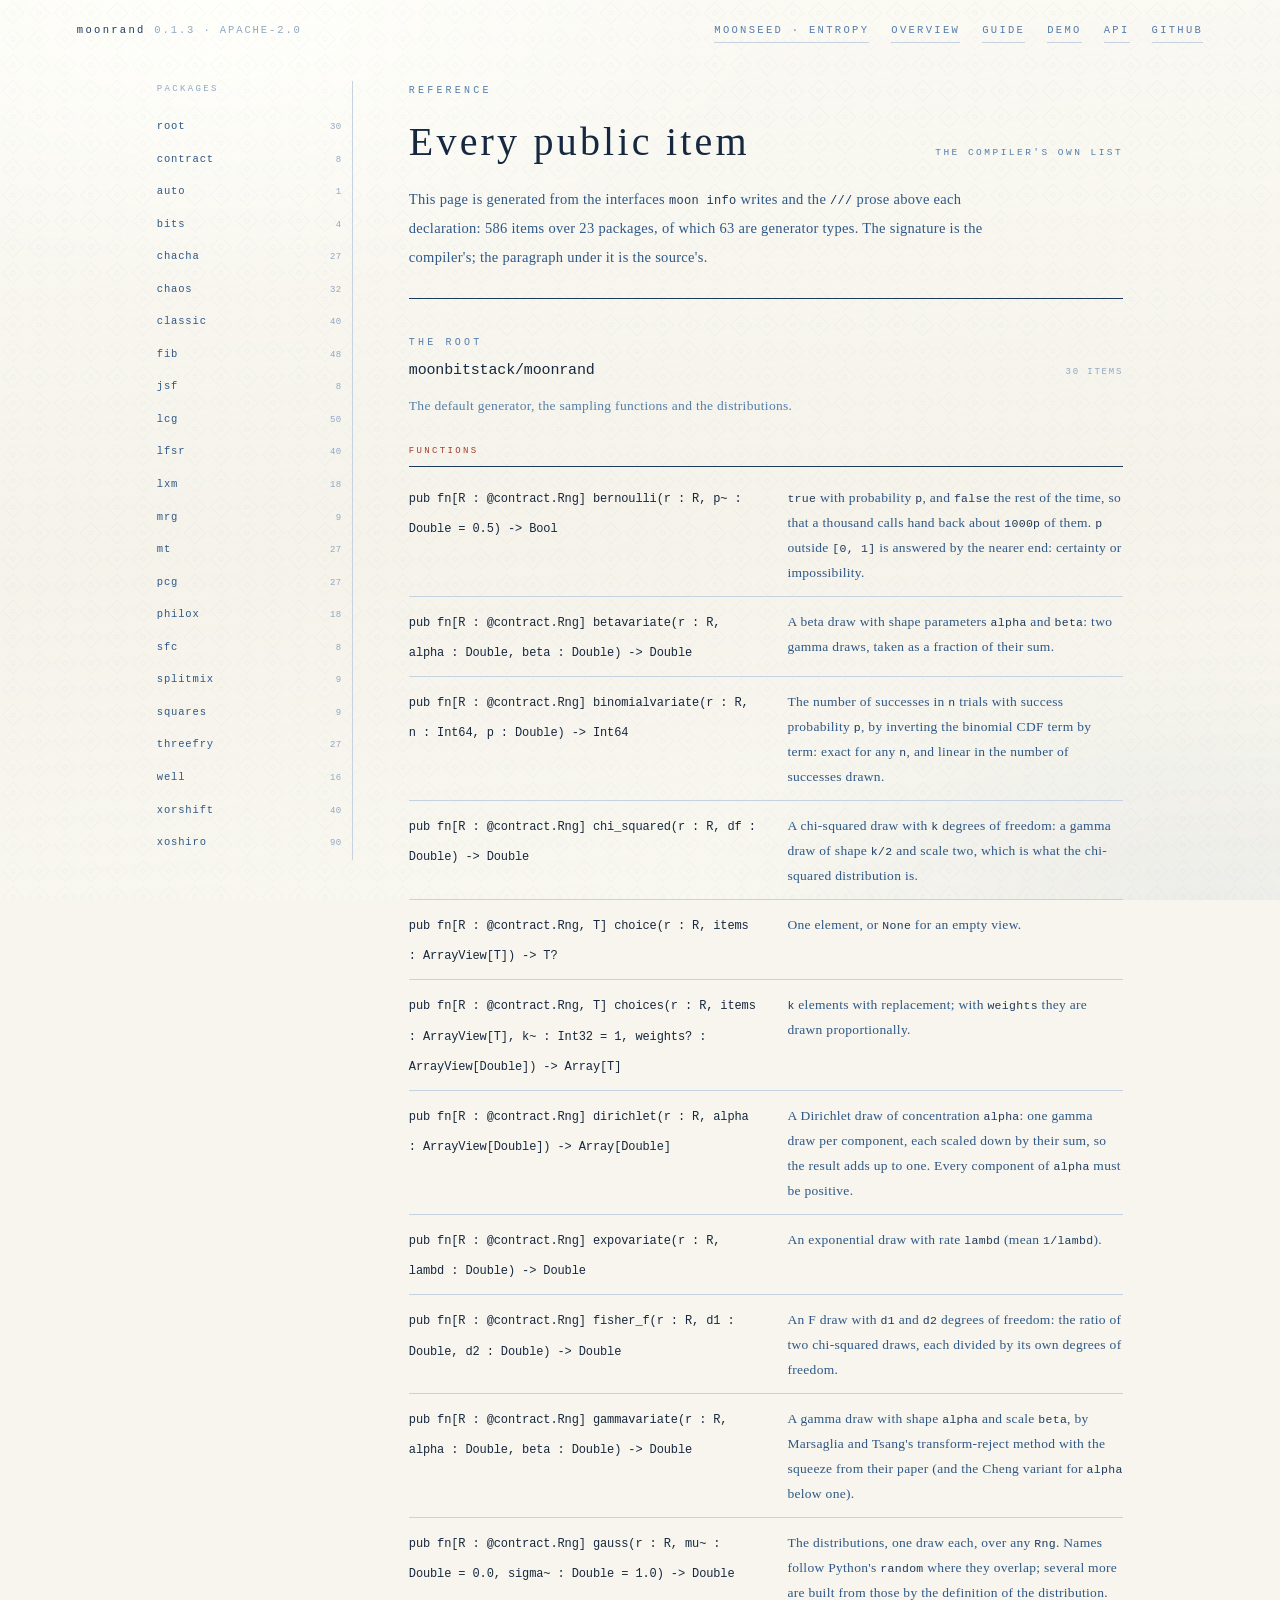
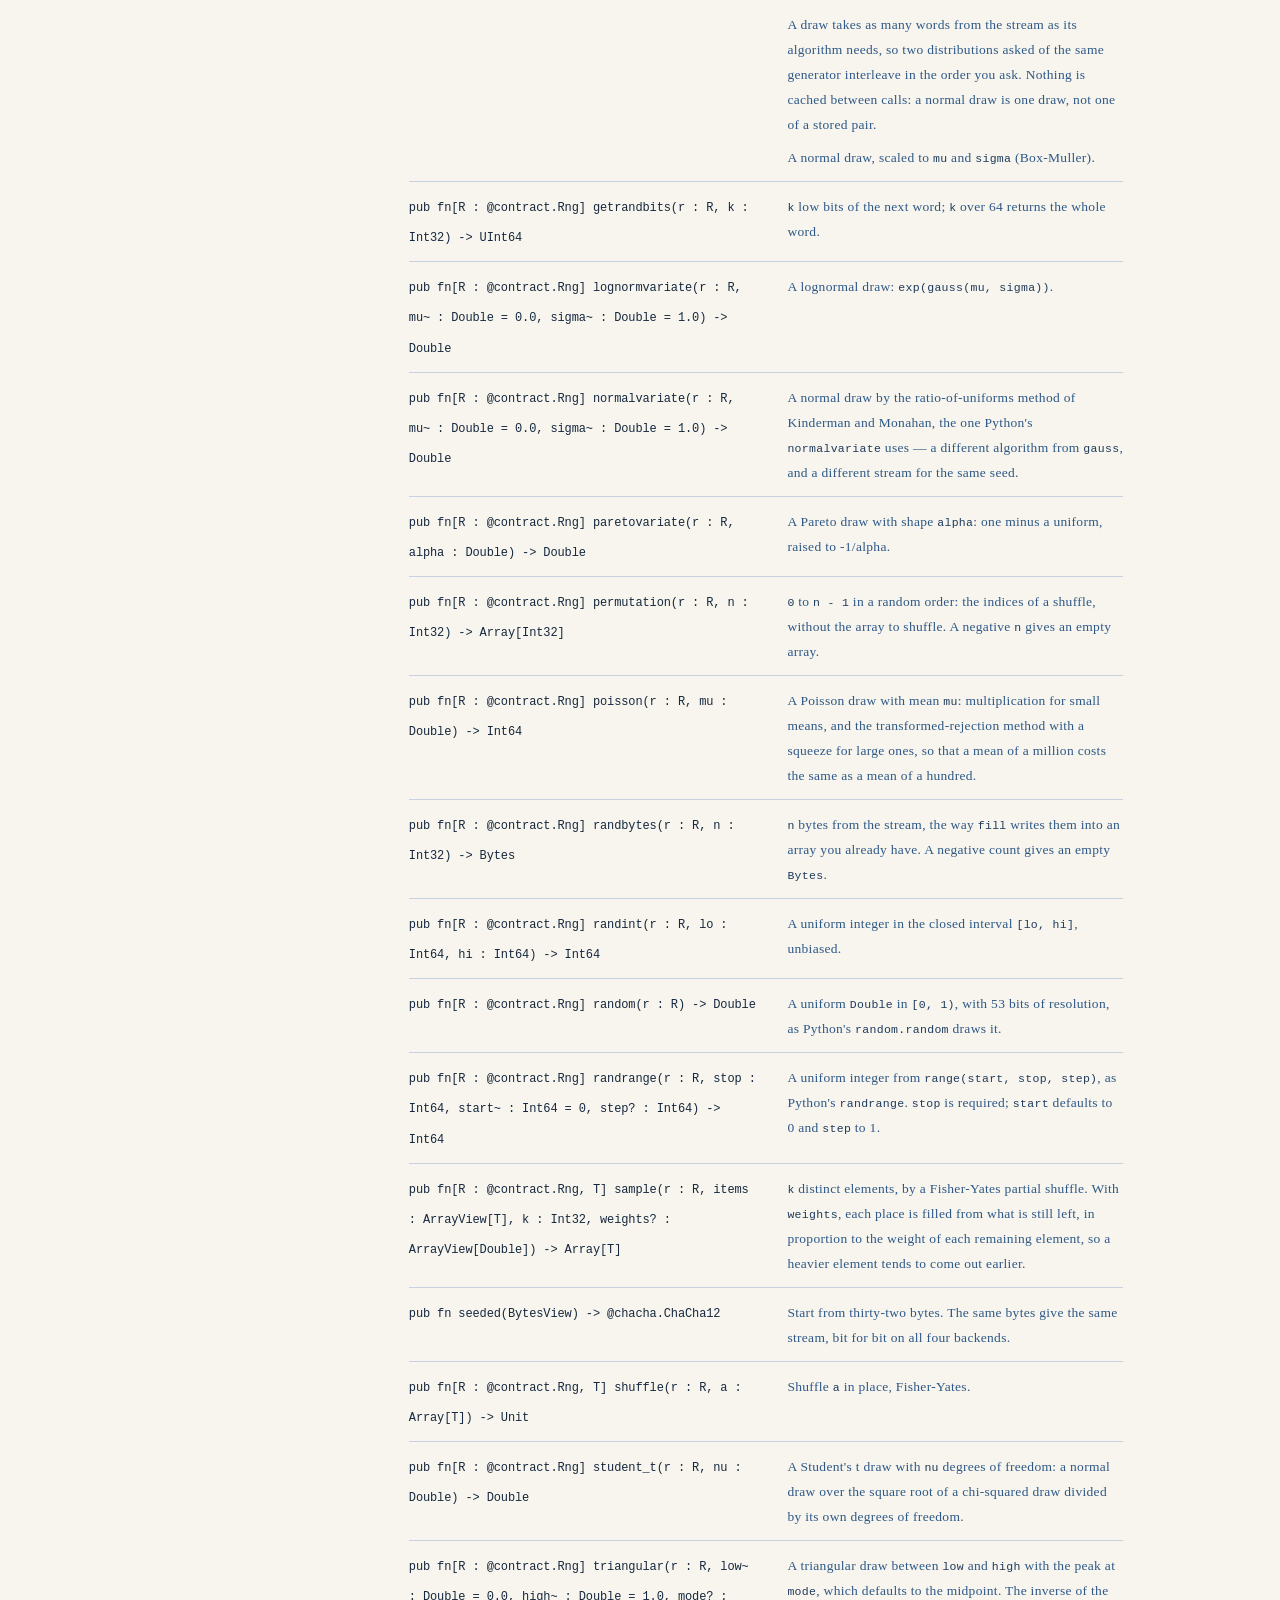
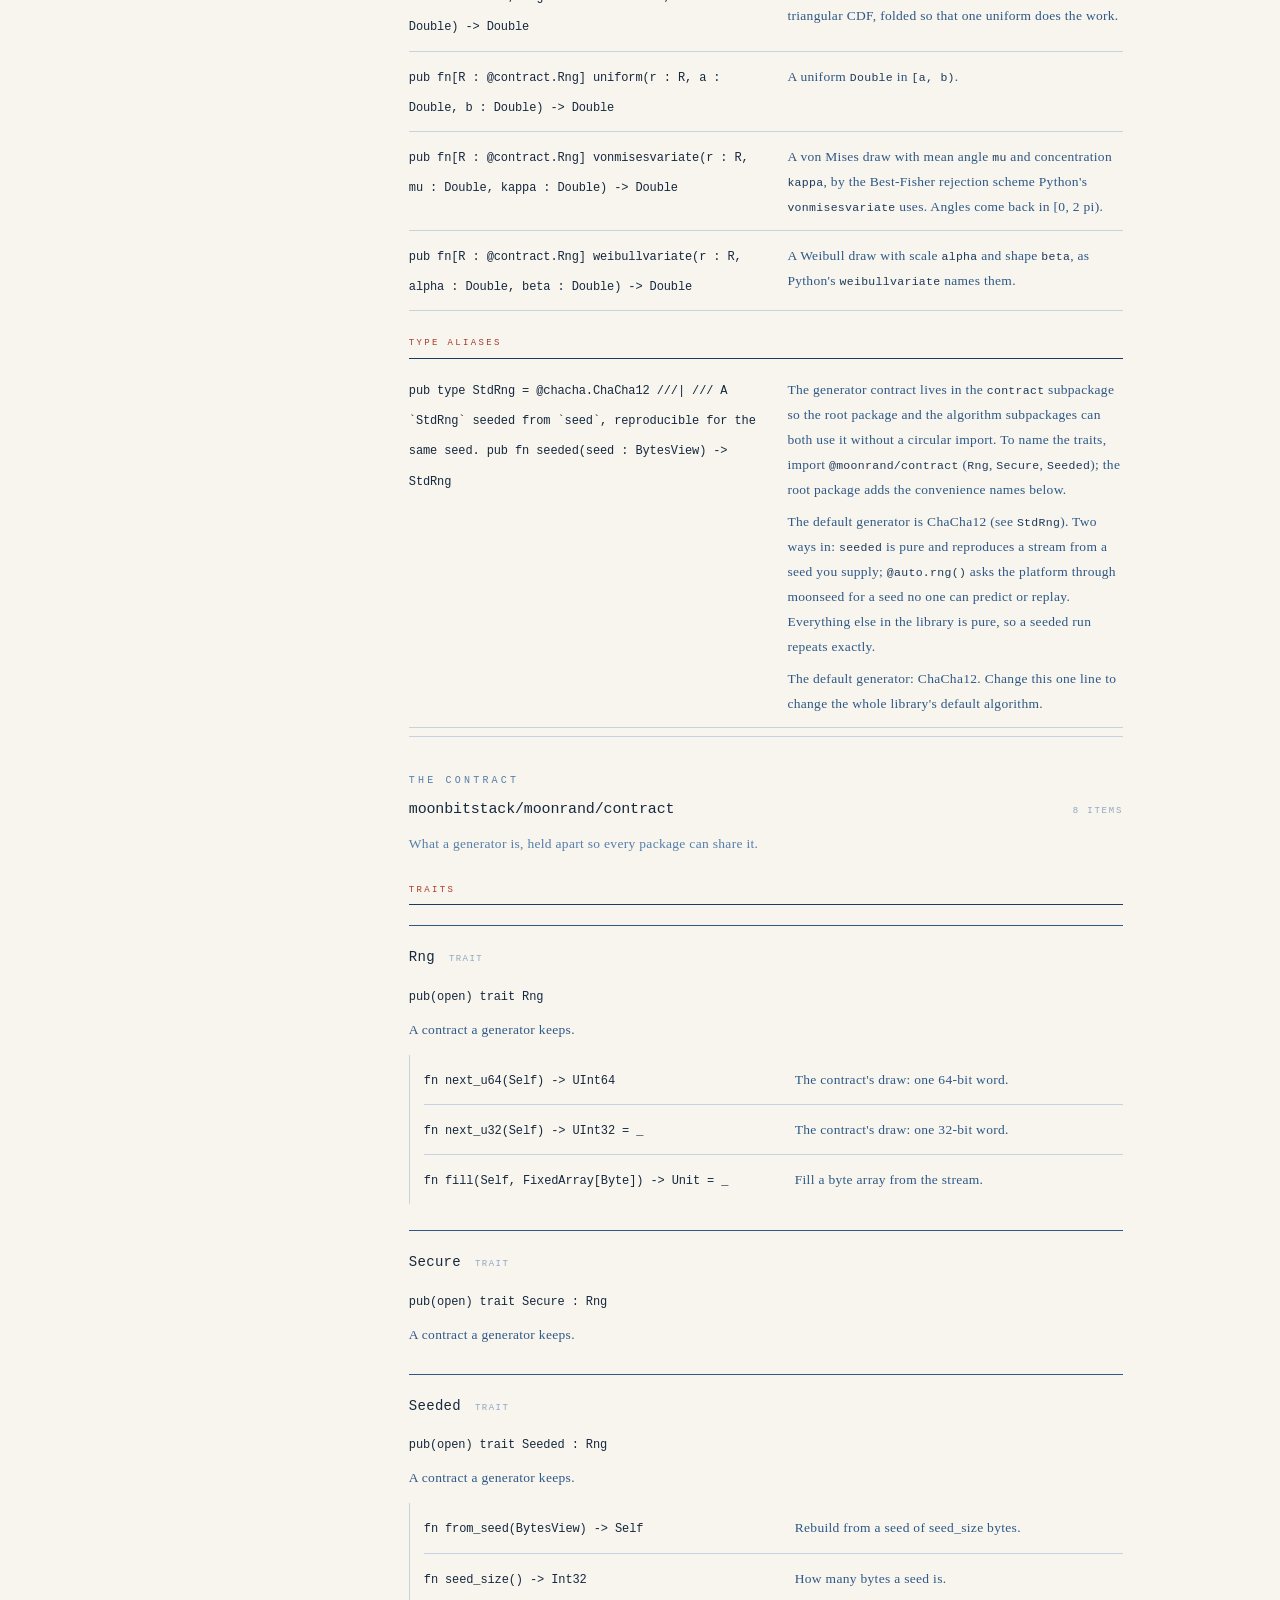
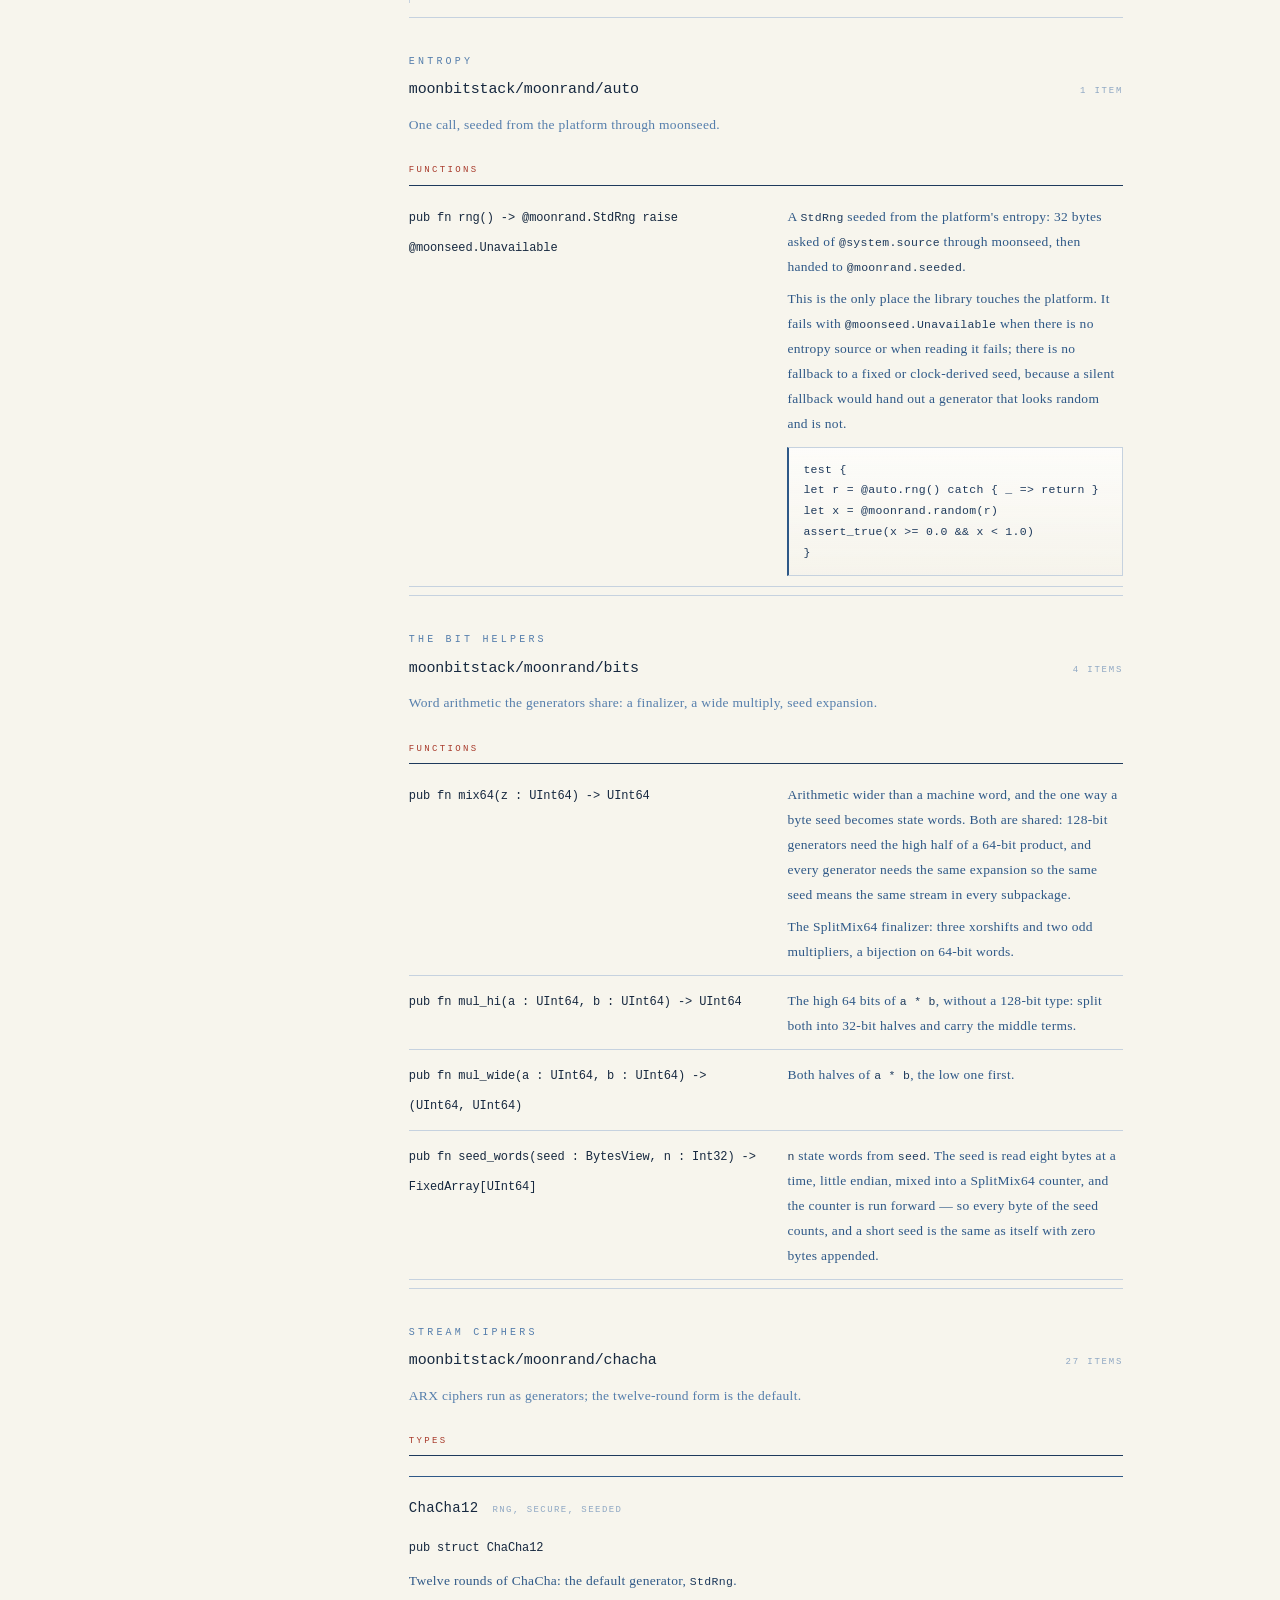
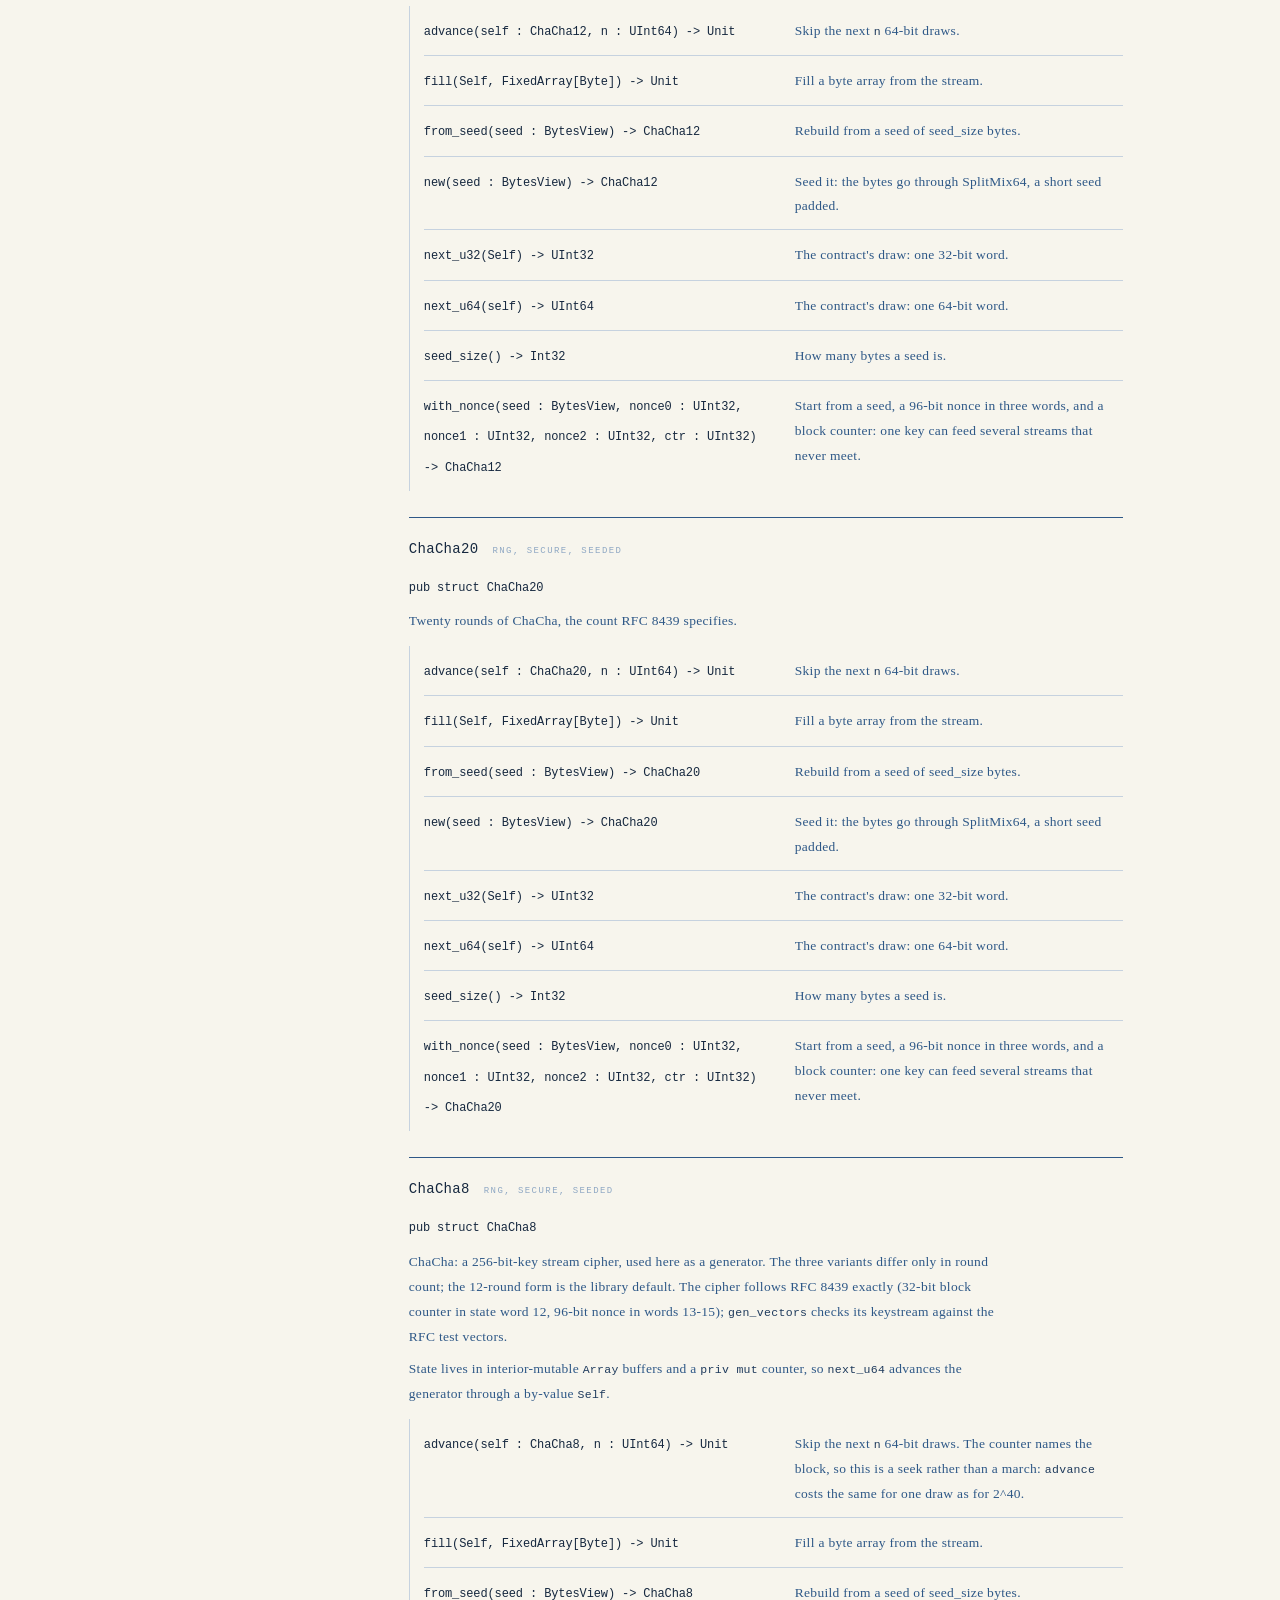
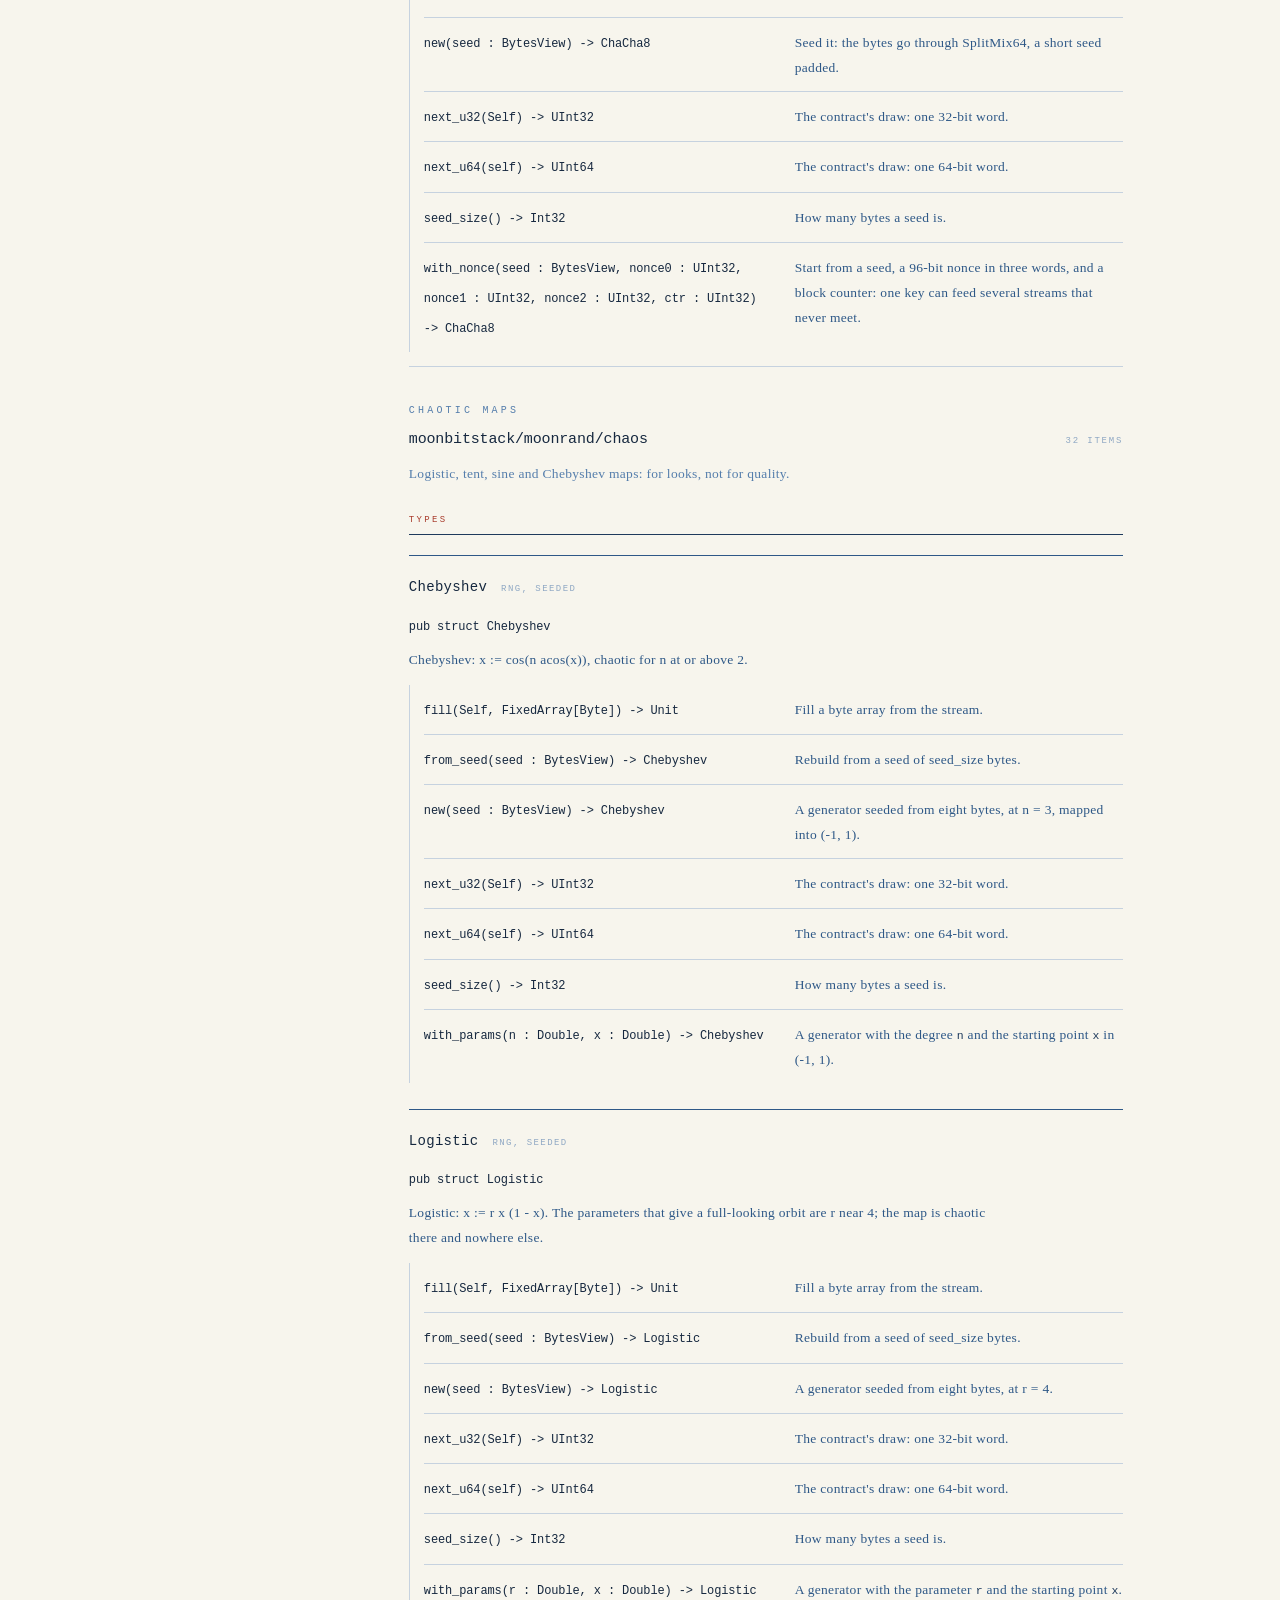
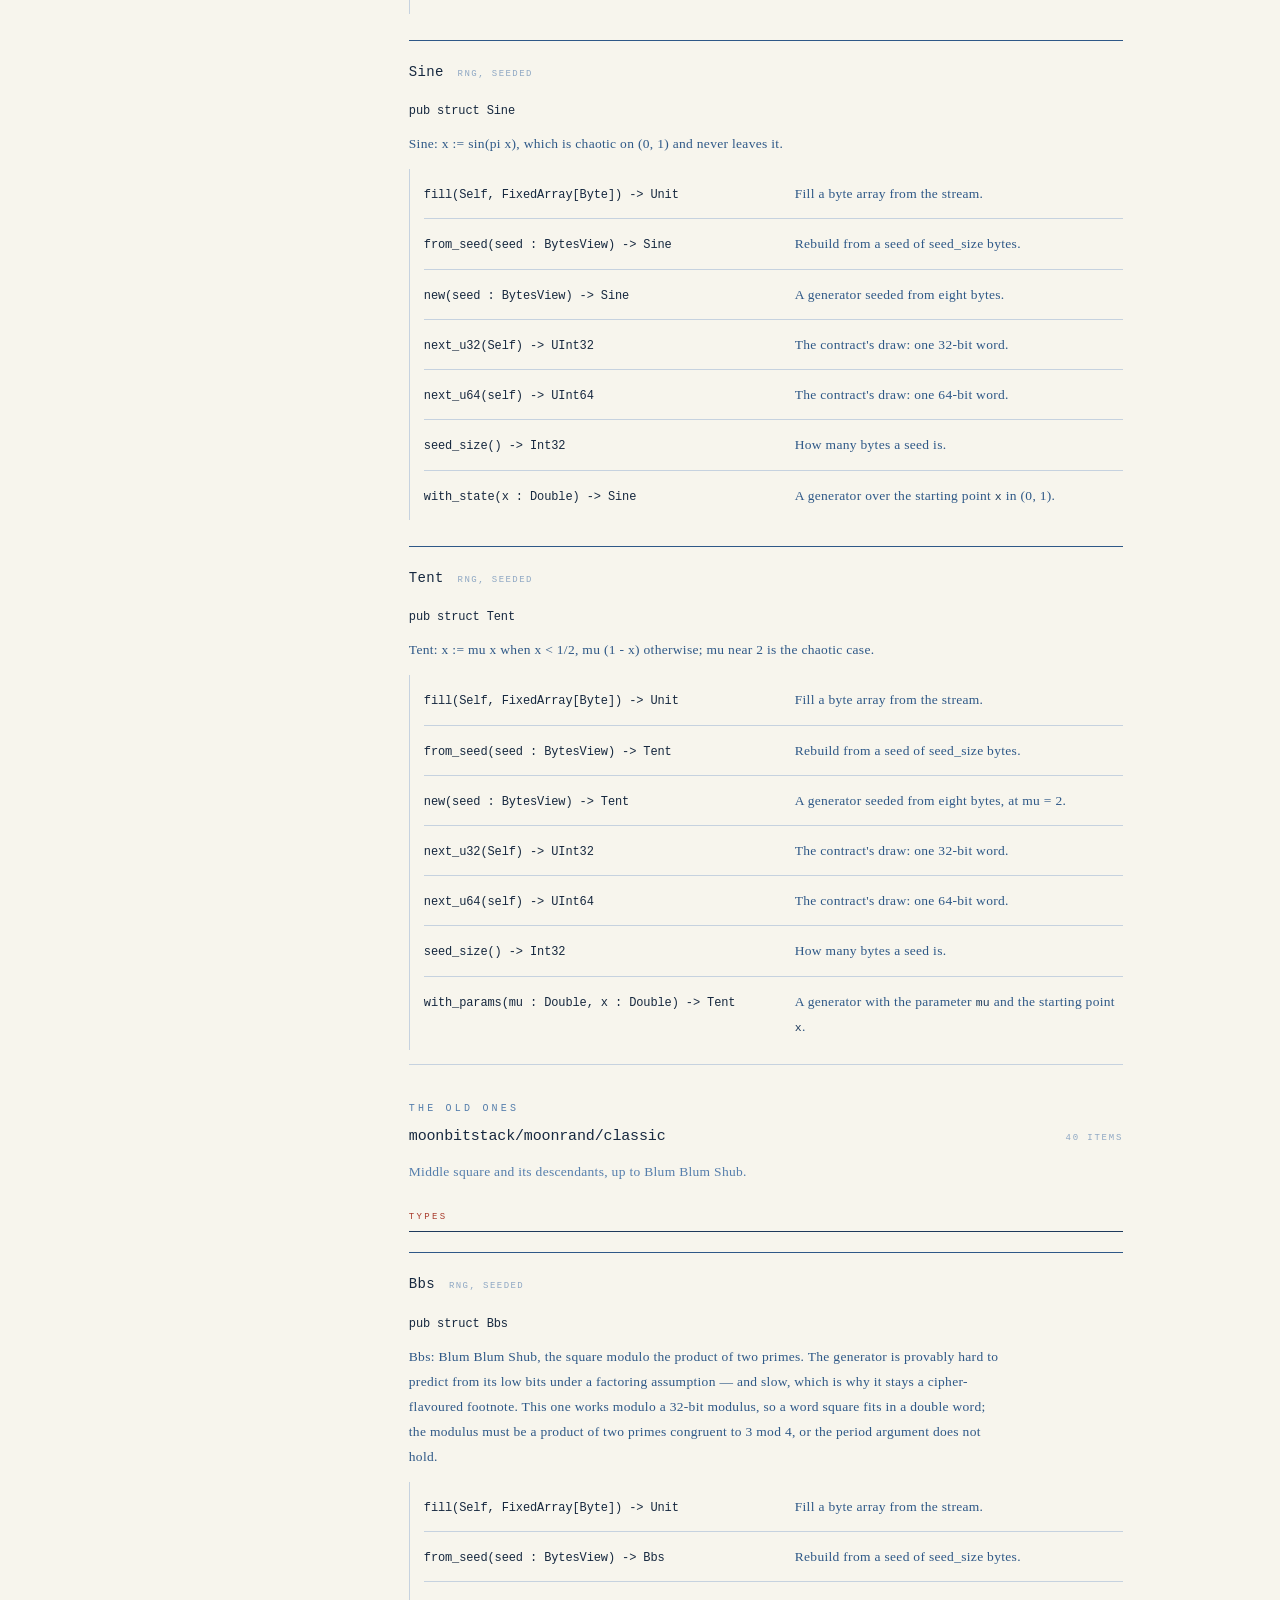
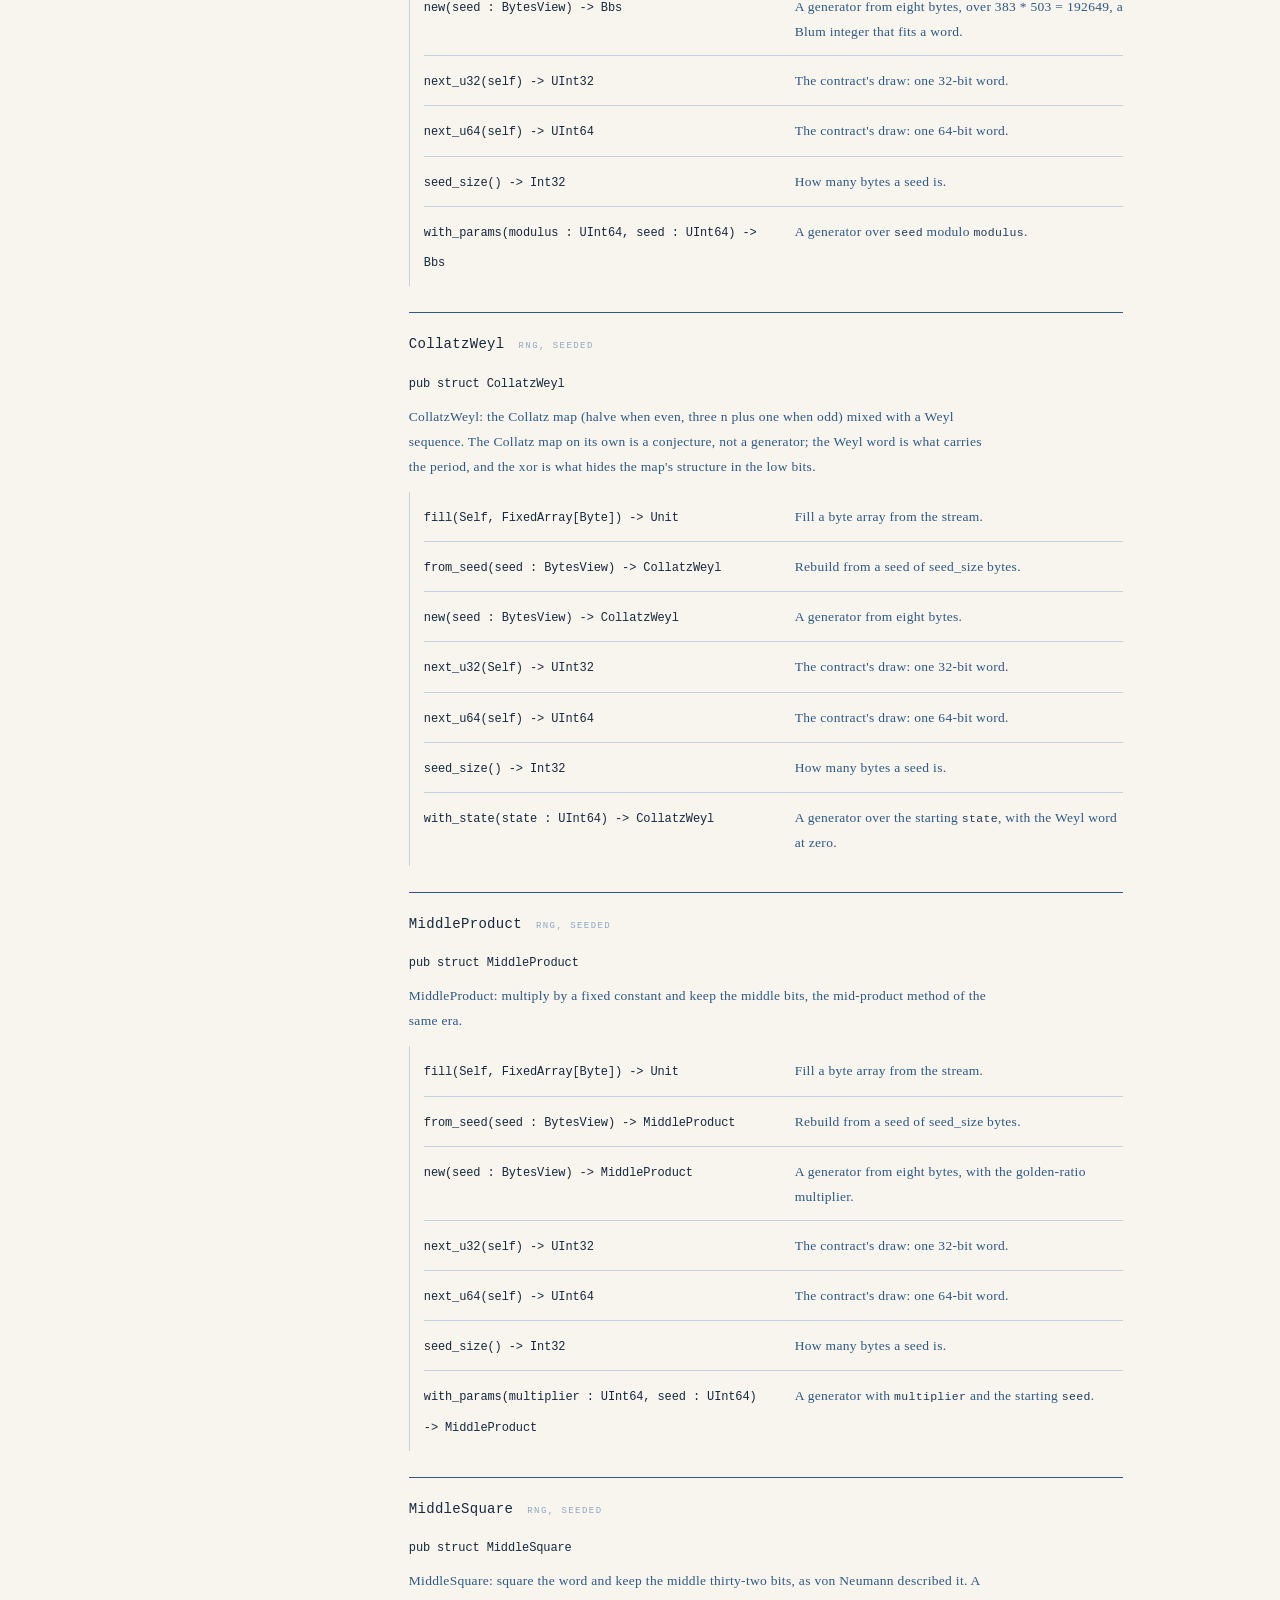
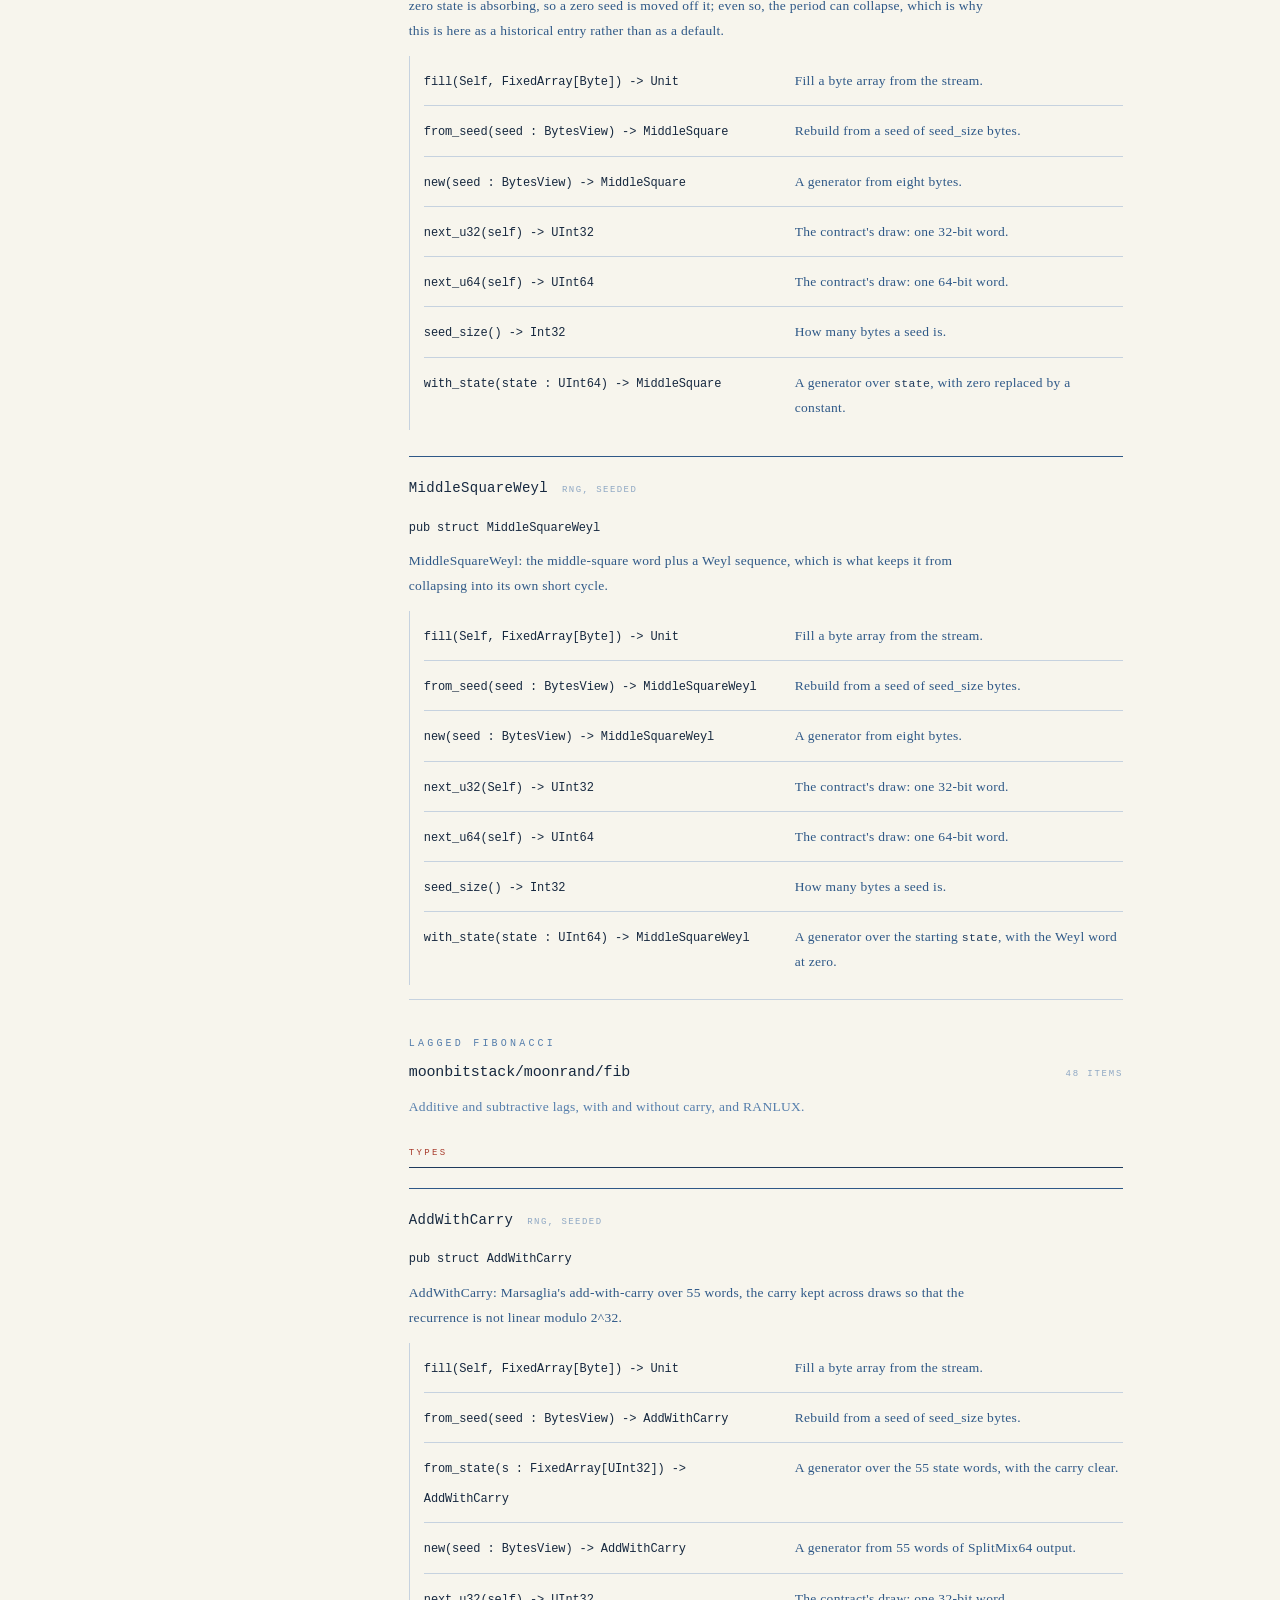
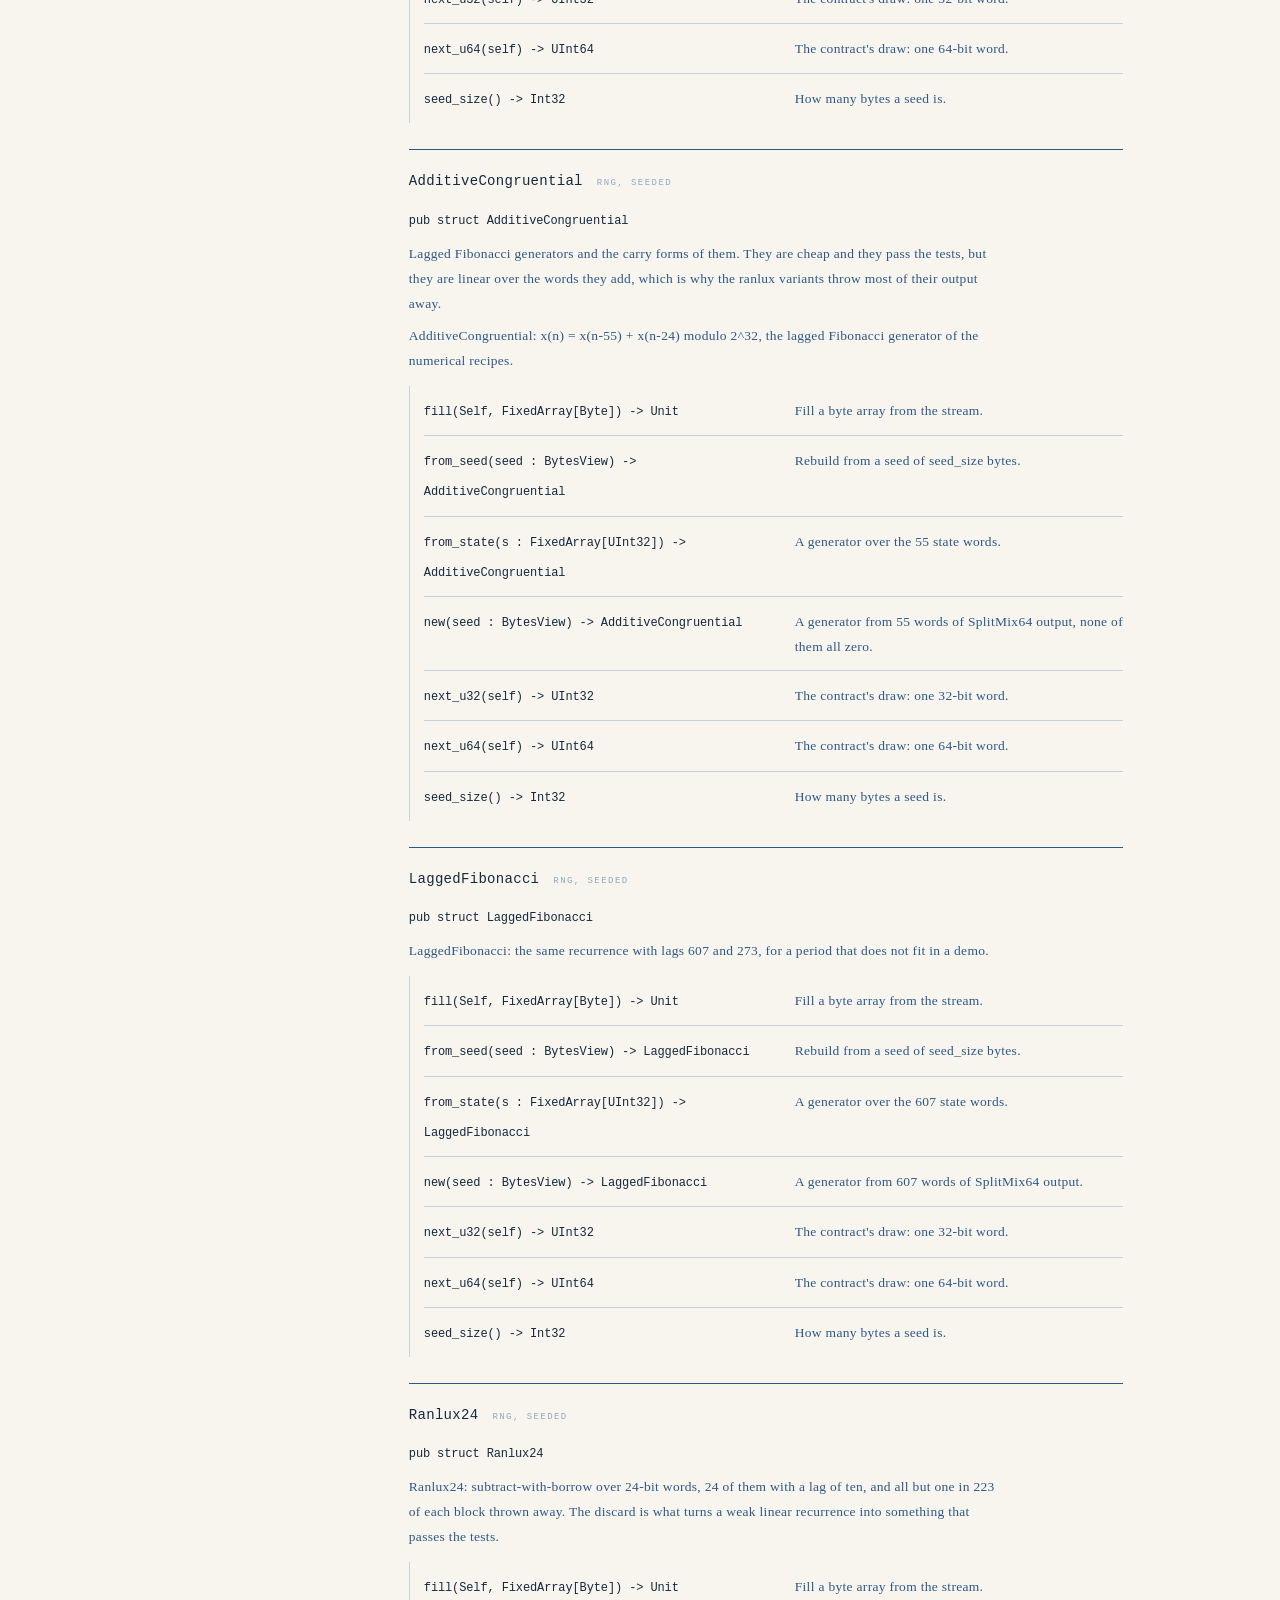
==== docs/api.html @ 9efc0d34 "docs(moonrand): the reference gets an address of its own. `docs/api.html` lists every public item of" ====
<!doctype html>
<html lang="en">
<head>
<meta charset="utf-8">
<meta name="viewport" content="width=device-width,initial-scale=1">
<title>moonrand — the reference</title>
<meta name="description" content="Every public type, function and trait of moonrand, generated from the module's interfaces.">
<link rel="icon" href="data:image/svg+xml,%3Csvg xmlns='http://www.w3.org/2000/svg' viewBox='0 0 32 32'%3E%3Crect width='32' height='32' fill='%23F7F5ED'/%3E%3Ccircle cx='16' cy='16' r='11' fill='none' stroke='%231E3A5C' stroke-width='1.2'/%3E%3Ccircle cx='16' cy='16' r='4' fill='%23A83A2B'/%3E%3C/svg%3E">
<link rel="stylesheet" href="site.css">
</head>
<body class="page-ref">
<div class="sheet">

  <header class="bar">
    <div><b>moonrand</b> <span class="bar__v"><span id="rev-value">0.1.3</span> · Apache-2.0</span></div>
    <div class="r">
      <a href="https://moonbitstack.github.io/moonseed/">moonseed · entropy</a>
      <a href="index.html">overview</a>
      <a href="guide.html">guide</a>
      <a href="index.html#plates">demo</a>
      <a href="api.html" aria-current="page">api</a>
      <a href="https://github.com/moonbitstack/moonrand">GitHub</a>
    </div>
  </header>

  <main class="ref">
<!-- api:begin -->
    <nav class="ref__side" aria-label="packages">
      <p class="ref__sideh">packages</p>
      <ul>
        <li><a href="#pkg-root"><span>root</span><i>30</i></a></li>
        <li><a href="#pkg-contract"><span>contract</span><i>8</i></a></li>
        <li><a href="#pkg-auto"><span>auto</span><i>1</i></a></li>
        <li><a href="#pkg-bits"><span>bits</span><i>4</i></a></li>
        <li><a href="#pkg-chacha"><span>chacha</span><i>27</i></a></li>
        <li><a href="#pkg-chaos"><span>chaos</span><i>32</i></a></li>
        <li><a href="#pkg-classic"><span>classic</span><i>40</i></a></li>
        <li><a href="#pkg-fib"><span>fib</span><i>48</i></a></li>
        <li><a href="#pkg-jsf"><span>jsf</span><i>8</i></a></li>
        <li><a href="#pkg-lcg"><span>lcg</span><i>50</i></a></li>
        <li><a href="#pkg-lfsr"><span>lfsr</span><i>40</i></a></li>
        <li><a href="#pkg-lxm"><span>lxm</span><i>18</i></a></li>
        <li><a href="#pkg-mrg"><span>mrg</span><i>9</i></a></li>
        <li><a href="#pkg-mt"><span>mt</span><i>27</i></a></li>
        <li><a href="#pkg-pcg"><span>pcg</span><i>27</i></a></li>
        <li><a href="#pkg-philox"><span>philox</span><i>18</i></a></li>
        <li><a href="#pkg-sfc"><span>sfc</span><i>8</i></a></li>
        <li><a href="#pkg-splitmix"><span>splitmix</span><i>9</i></a></li>
        <li><a href="#pkg-squares"><span>squares</span><i>9</i></a></li>
        <li><a href="#pkg-threefry"><span>threefry</span><i>27</i></a></li>
        <li><a href="#pkg-well"><span>well</span><i>16</i></a></li>
        <li><a href="#pkg-xorshift"><span>xorshift</span><i>40</i></a></li>
        <li><a href="#pkg-xoshiro"><span>xoshiro</span><i>90</i></a></li>
      </ul>
    </nav>
    <div class="ref__main">
      <div class="ref__top">
        <p class="kicker">reference</p>
        <h1 class="ref__t">Every public item<small>the compiler's own list</small></h1>
        <p class="ref__lede">This page is generated from the interfaces <code>moon info</code> writes and the <code>///</code> prose above each declaration: 586 items over 23 packages, of which 63 are generator types. The signature is the compiler's; the paragraph under it is the source's.</p>
      </div>
  <section class="ref__pkg" id="pkg-root">
    <header class="ref__pkgh">
      <p class="kicker">the root</p>
      <h2><code>moonbitstack/moonrand</code><small>30 items</small></h2>
      <p class="ref__intro">The default generator, the sampling functions and the distributions.</p>
    </header>
    <p class="ref__label">functions</p>
    <div class="ref__list">
      <div class="ref__item" id="i-root-bernoulli" data-item="moonbitstack/moonrand::bernoulli">
        <div class="ref__sig"><code>pub fn[R : @contract.Rng] bernoulli(r : R, p~ : Double = 0.5) -&gt; Bool</code></div>
        <div class="ref__doc"><p><code>true</code> with probability <code>p</code>, and <code>false</code> the rest of the time, so that a thousand calls hand back about <code>1000p</code> of them. <code>p</code> outside <code>[0, 1]</code> is answered by the nearer end: certainty or impossibility.</p></div>
      </div>
      <div class="ref__item" id="i-root-betavariate" data-item="moonbitstack/moonrand::betavariate">
        <div class="ref__sig"><code>pub fn[R : @contract.Rng] betavariate(r : R, alpha : Double, beta : Double) -&gt; Double</code></div>
        <div class="ref__doc"><p>A beta draw with shape parameters <code>alpha</code> and <code>beta</code>: two gamma draws, taken as a fraction of their sum.</p></div>
      </div>
      <div class="ref__item" id="i-root-binomialvariate" data-item="moonbitstack/moonrand::binomialvariate">
        <div class="ref__sig"><code>pub fn[R : @contract.Rng] binomialvariate(r : R, n : Int64, p : Double) -&gt; Int64</code></div>
        <div class="ref__doc"><p>The number of successes in <code>n</code> trials with success probability <code>p</code>, by inverting the binomial CDF term by term: exact for any <code>n</code>, and linear in the number of successes drawn.</p></div>
      </div>
      <div class="ref__item" id="i-root-chi_squared" data-item="moonbitstack/moonrand::chi_squared">
        <div class="ref__sig"><code>pub fn[R : @contract.Rng] chi_squared(r : R, df : Double) -&gt; Double</code></div>
        <div class="ref__doc"><p>A chi-squared draw with <code>k</code> degrees of freedom: a gamma draw of shape <code>k/2</code> and scale two, which is what the chi-squared distribution is.</p></div>
      </div>
      <div class="ref__item" id="i-root-choice" data-item="moonbitstack/moonrand::choice">
        <div class="ref__sig"><code>pub fn[R : @contract.Rng, T] choice(r : R, items : ArrayView[T]) -&gt; T?</code></div>
        <div class="ref__doc"><p>One element, or <code>None</code> for an empty view.</p></div>
      </div>
      <div class="ref__item" id="i-root-choices" data-item="moonbitstack/moonrand::choices">
        <div class="ref__sig"><code>pub fn[R : @contract.Rng, T] choices(r : R, items : ArrayView[T], k~ : Int32 = 1, weights? : ArrayView[Double]) -&gt; Array[T]</code></div>
        <div class="ref__doc"><p><code>k</code> elements with replacement; with <code>weights</code> they are drawn proportionally.</p></div>
      </div>
      <div class="ref__item" id="i-root-dirichlet" data-item="moonbitstack/moonrand::dirichlet">
        <div class="ref__sig"><code>pub fn[R : @contract.Rng] dirichlet(r : R, alpha : ArrayView[Double]) -&gt; Array[Double]</code></div>
        <div class="ref__doc"><p>A Dirichlet draw of concentration <code>alpha</code>: one gamma draw per component, each scaled down by their sum, so the result adds up to one. Every component of <code>alpha</code> must be positive.</p></div>
      </div>
      <div class="ref__item" id="i-root-expovariate" data-item="moonbitstack/moonrand::expovariate">
        <div class="ref__sig"><code>pub fn[R : @contract.Rng] expovariate(r : R, lambd : Double) -&gt; Double</code></div>
        <div class="ref__doc"><p>An exponential draw with rate <code>lambd</code> (mean <code>1/lambd</code>).</p></div>
      </div>
      <div class="ref__item" id="i-root-fisher_f" data-item="moonbitstack/moonrand::fisher_f">
        <div class="ref__sig"><code>pub fn[R : @contract.Rng] fisher_f(r : R, d1 : Double, d2 : Double) -&gt; Double</code></div>
        <div class="ref__doc"><p>An F draw with <code>d1</code> and <code>d2</code> degrees of freedom: the ratio of two chi-squared draws, each divided by its own degrees of freedom.</p></div>
      </div>
      <div class="ref__item" id="i-root-gammavariate" data-item="moonbitstack/moonrand::gammavariate">
        <div class="ref__sig"><code>pub fn[R : @contract.Rng] gammavariate(r : R, alpha : Double, beta : Double) -&gt; Double</code></div>
        <div class="ref__doc"><p>A gamma draw with shape <code>alpha</code> and scale <code>beta</code>, by Marsaglia and Tsang&#x27;s transform-reject method with the squeeze from their paper (and the Cheng variant for <code>alpha</code> below one).</p></div>
      </div>
      <div class="ref__item" id="i-root-gauss" data-item="moonbitstack/moonrand::gauss">
        <div class="ref__sig"><code>pub fn[R : @contract.Rng] gauss(r : R, mu~ : Double = 0.0, sigma~ : Double = 1.0) -&gt; Double</code></div>
        <div class="ref__doc"><p>The distributions, one draw each, over any <code>Rng</code>. Names follow Python&#x27;s <code>random</code> where they overlap; several more are built from those by the definition of the distribution.</p><p>A draw takes as many words from the stream as its algorithm needs, so two distributions asked of the same generator interleave in the order you ask. Nothing is cached between calls: a normal draw is one draw, not one of a stored pair.</p><p>A normal draw, scaled to <code>mu</code> and <code>sigma</code> (Box-Muller).</p></div>
      </div>
      <div class="ref__item" id="i-root-getrandbits" data-item="moonbitstack/moonrand::getrandbits">
        <div class="ref__sig"><code>pub fn[R : @contract.Rng] getrandbits(r : R, k : Int32) -&gt; UInt64</code></div>
        <div class="ref__doc"><p><code>k</code> low bits of the next word; <code>k</code> over 64 returns the whole word.</p></div>
      </div>
      <div class="ref__item" id="i-root-lognormvariate" data-item="moonbitstack/moonrand::lognormvariate">
        <div class="ref__sig"><code>pub fn[R : @contract.Rng] lognormvariate(r : R, mu~ : Double = 0.0, sigma~ : Double = 1.0) -&gt; Double</code></div>
        <div class="ref__doc"><p>A lognormal draw: <code>exp(gauss(mu, sigma))</code>.</p></div>
      </div>
      <div class="ref__item" id="i-root-normalvariate" data-item="moonbitstack/moonrand::normalvariate">
        <div class="ref__sig"><code>pub fn[R : @contract.Rng] normalvariate(r : R, mu~ : Double = 0.0, sigma~ : Double = 1.0) -&gt; Double</code></div>
        <div class="ref__doc"><p>A normal draw by the ratio-of-uniforms method of Kinderman and Monahan, the one Python&#x27;s <code>normalvariate</code> uses — a different algorithm from <code>gauss</code>, and a different stream for the same seed.</p></div>
      </div>
      <div class="ref__item" id="i-root-paretovariate" data-item="moonbitstack/moonrand::paretovariate">
        <div class="ref__sig"><code>pub fn[R : @contract.Rng] paretovariate(r : R, alpha : Double) -&gt; Double</code></div>
        <div class="ref__doc"><p>A Pareto draw with shape <code>alpha</code>: one minus a uniform, raised to -1/alpha.</p></div>
      </div>
      <div class="ref__item" id="i-root-permutation" data-item="moonbitstack/moonrand::permutation">
        <div class="ref__sig"><code>pub fn[R : @contract.Rng] permutation(r : R, n : Int32) -&gt; Array[Int32]</code></div>
        <div class="ref__doc"><p><code>0</code> to <code>n - 1</code> in a random order: the indices of a shuffle, without the array to shuffle. A negative <code>n</code> gives an empty array.</p></div>
      </div>
      <div class="ref__item" id="i-root-poisson" data-item="moonbitstack/moonrand::poisson">
        <div class="ref__sig"><code>pub fn[R : @contract.Rng] poisson(r : R, mu : Double) -&gt; Int64</code></div>
        <div class="ref__doc"><p>A Poisson draw with mean <code>mu</code>: multiplication for small means, and the transformed-rejection method with a squeeze for large ones, so that a mean of a million costs the same as a mean of a hundred.</p></div>
      </div>
      <div class="ref__item" id="i-root-randbytes" data-item="moonbitstack/moonrand::randbytes">
        <div class="ref__sig"><code>pub fn[R : @contract.Rng] randbytes(r : R, n : Int32) -&gt; Bytes</code></div>
        <div class="ref__doc"><p><code>n</code> bytes from the stream, the way <code>fill</code> writes them into an array you already have. A negative count gives an empty <code>Bytes</code>.</p></div>
      </div>
      <div class="ref__item" id="i-root-randint" data-item="moonbitstack/moonrand::randint">
        <div class="ref__sig"><code>pub fn[R : @contract.Rng] randint(r : R, lo : Int64, hi : Int64) -&gt; Int64</code></div>
        <div class="ref__doc"><p>A uniform integer in the closed interval <code>[lo, hi]</code>, unbiased.</p></div>
      </div>
      <div class="ref__item" id="i-root-random" data-item="moonbitstack/moonrand::random">
        <div class="ref__sig"><code>pub fn[R : @contract.Rng] random(r : R) -&gt; Double</code></div>
        <div class="ref__doc"><p>A uniform <code>Double</code> in <code>[0, 1)</code>, with 53 bits of resolution, as Python&#x27;s <code>random.random</code> draws it.</p></div>
      </div>
      <div class="ref__item" id="i-root-randrange" data-item="moonbitstack/moonrand::randrange">
        <div class="ref__sig"><code>pub fn[R : @contract.Rng] randrange(r : R, stop : Int64, start~ : Int64 = 0, step? : Int64) -&gt; Int64</code></div>
        <div class="ref__doc"><p>A uniform integer from <code>range(start, stop, step)</code>, as Python&#x27;s <code>randrange</code>. <code>stop</code> is required; <code>start</code> defaults to 0 and <code>step</code> to 1.</p></div>
      </div>
      <div class="ref__item" id="i-root-sample" data-item="moonbitstack/moonrand::sample">
        <div class="ref__sig"><code>pub fn[R : @contract.Rng, T] sample(r : R, items : ArrayView[T], k : Int32, weights? : ArrayView[Double]) -&gt; Array[T]</code></div>
        <div class="ref__doc"><p><code>k</code> distinct elements, by a Fisher-Yates partial shuffle. With <code>weights</code>, each place is filled from what is still left, in proportion to the weight of each remaining element, so a heavier element tends to come out earlier.</p></div>
      </div>
      <div class="ref__item" id="i-root-seeded" data-item="moonbitstack/moonrand::seeded">
        <div class="ref__sig"><code>pub fn seeded(BytesView) -&gt; @chacha.ChaCha12</code></div>
        <div class="ref__doc"><p>Start from thirty-two bytes. The same bytes give the same stream, bit for bit on all four backends.</p></div>
      </div>
      <div class="ref__item" id="i-root-shuffle" data-item="moonbitstack/moonrand::shuffle">
        <div class="ref__sig"><code>pub fn[R : @contract.Rng, T] shuffle(r : R, a : Array[T]) -&gt; Unit</code></div>
        <div class="ref__doc"><p>Shuffle <code>a</code> in place, Fisher-Yates.</p></div>
      </div>
      <div class="ref__item" id="i-root-student_t" data-item="moonbitstack/moonrand::student_t">
        <div class="ref__sig"><code>pub fn[R : @contract.Rng] student_t(r : R, nu : Double) -&gt; Double</code></div>
        <div class="ref__doc"><p>A Student&#x27;s t draw with <code>nu</code> degrees of freedom: a normal draw over the square root of a chi-squared draw divided by its own degrees of freedom.</p></div>
      </div>
      <div class="ref__item" id="i-root-triangular" data-item="moonbitstack/moonrand::triangular">
        <div class="ref__sig"><code>pub fn[R : @contract.Rng] triangular(r : R, low~ : Double = 0.0, high~ : Double = 1.0, mode? : Double) -&gt; Double</code></div>
        <div class="ref__doc"><p>A triangular draw between <code>low</code> and <code>high</code> with the peak at <code>mode</code>, which defaults to the midpoint. The inverse of the triangular CDF, folded so that one uniform does the work.</p></div>
      </div>
      <div class="ref__item" id="i-root-uniform" data-item="moonbitstack/moonrand::uniform">
        <div class="ref__sig"><code>pub fn[R : @contract.Rng] uniform(r : R, a : Double, b : Double) -&gt; Double</code></div>
        <div class="ref__doc"><p>A uniform <code>Double</code> in <code>[a, b)</code>.</p></div>
      </div>
      <div class="ref__item" id="i-root-vonmisesvariate" data-item="moonbitstack/moonrand::vonmisesvariate">
        <div class="ref__sig"><code>pub fn[R : @contract.Rng] vonmisesvariate(r : R, mu : Double, kappa : Double) -&gt; Double</code></div>
        <div class="ref__doc"><p>A von Mises draw with mean angle <code>mu</code> and concentration <code>kappa</code>, by the Best-Fisher rejection scheme Python&#x27;s <code>vonmisesvariate</code> uses. Angles come back in [0, 2 pi).</p></div>
      </div>
      <div class="ref__item" id="i-root-weibullvariate" data-item="moonbitstack/moonrand::weibullvariate">
        <div class="ref__sig"><code>pub fn[R : @contract.Rng] weibullvariate(r : R, alpha : Double, beta : Double) -&gt; Double</code></div>
        <div class="ref__doc"><p>A Weibull draw with scale <code>alpha</code> and shape <code>beta</code>, as Python&#x27;s <code>weibullvariate</code> names them.</p></div>
      </div>
    </div>
    <p class="ref__label">type aliases</p>
    <div class="ref__list">
      <div class="ref__item" id="i-root-stdrng" data-item="moonbitstack/moonrand::StdRng">
        <div class="ref__sig"><code>pub type StdRng = @chacha.ChaCha12 ///| /// A `StdRng` seeded from `seed`, reproducible for the same seed. pub fn seeded(seed : BytesView) -&gt; StdRng</code></div>
        <div class="ref__doc"><p>The generator contract lives in the <code>contract</code> subpackage so the root package and the algorithm subpackages can both use it without a circular import. To name the traits, import <code>@moonrand/contract</code> (<code>Rng</code>, <code>Secure</code>, <code>Seeded</code>); the root package adds the convenience names below.</p><p>The default generator is ChaCha12 (see <code>StdRng</code>). Two ways in: <code>seeded</code> is pure and reproduces a stream from a seed you supply; <code>@auto.rng()</code> asks the platform through moonseed for a seed no one can predict or replay. Everything else in the library is pure, so a seeded run repeats exactly.</p><p>The default generator: ChaCha12. Change this one line to change the whole library&#x27;s default algorithm.</p></div>
      </div>
    </div>
  </section>
  <section class="ref__pkg" id="pkg-contract">
    <header class="ref__pkgh">
      <p class="kicker">the contract</p>
      <h2><code>moonbitstack/moonrand/contract</code><small>8 items</small></h2>
      <p class="ref__intro">What a generator is, held apart so every package can share it.</p>
    </header>
    <p class="ref__label">traits</p>
    <article class="ref__type" id="i-contract-rng" data-item="moonbitstack/moonrand/contract::Rng">
      <header class="ref__head">
        <h3><code>Rng</code></h3>
        <span class="ref__implements">trait</span>
      </header>
      <div class="ref__sig"><code>pub(open) trait Rng</code></div>
      <div class="ref__doc"><p>A contract a generator keeps.</p></div>
      <div class="ref__methods">
      <div class="ref__item" data-item="moonbitstack/moonrand/contract::Rng::next_u64">
        <div class="ref__sig"><code>fn next_u64(Self) -&gt; UInt64</code></div>
        <div class="ref__doc"><p>The contract&#x27;s draw: one 64-bit word.</p></div>
      </div>
      <div class="ref__item" data-item="moonbitstack/moonrand/contract::Rng::next_u32">
        <div class="ref__sig"><code>fn next_u32(Self) -&gt; UInt32 = _</code></div>
        <div class="ref__doc"><p>The contract&#x27;s draw: one 32-bit word.</p></div>
      </div>
      <div class="ref__item" data-item="moonbitstack/moonrand/contract::Rng::fill">
        <div class="ref__sig"><code>fn fill(Self, FixedArray[Byte]) -&gt; Unit = _</code></div>
        <div class="ref__doc"><p>Fill a byte array from the stream.</p></div>
      </div>
      </div>
    </article>
    <article class="ref__type" id="i-contract-secure" data-item="moonbitstack/moonrand/contract::Secure">
      <header class="ref__head">
        <h3><code>Secure</code></h3>
        <span class="ref__implements">trait</span>
      </header>
      <div class="ref__sig"><code>pub(open) trait Secure : Rng</code></div>
      <div class="ref__doc"><p>A contract a generator keeps.</p></div>
    </article>
    <article class="ref__type" id="i-contract-seeded" data-item="moonbitstack/moonrand/contract::Seeded">
      <header class="ref__head">
        <h3><code>Seeded</code></h3>
        <span class="ref__implements">trait</span>
      </header>
      <div class="ref__sig"><code>pub(open) trait Seeded : Rng</code></div>
      <div class="ref__doc"><p>A contract a generator keeps.</p></div>
      <div class="ref__methods">
      <div class="ref__item" data-item="moonbitstack/moonrand/contract::Seeded::from_seed">
        <div class="ref__sig"><code>fn from_seed(BytesView) -&gt; Self</code></div>
        <div class="ref__doc"><p>Rebuild from a seed of seed_size bytes.</p></div>
      </div>
      <div class="ref__item" data-item="moonbitstack/moonrand/contract::Seeded::seed_size">
        <div class="ref__sig"><code>fn seed_size() -&gt; Int32</code></div>
        <div class="ref__doc"><p>How many bytes a seed is.</p></div>
      </div>
      </div>
    </article>
  </section>
  <section class="ref__pkg" id="pkg-auto">
    <header class="ref__pkgh">
      <p class="kicker">entropy</p>
      <h2><code>moonbitstack/moonrand/auto</code><small>1 item</small></h2>
      <p class="ref__intro">One call, seeded from the platform through moonseed.</p>
    </header>
    <p class="ref__label">functions</p>
    <div class="ref__list">
      <div class="ref__item" id="i-auto-rng" data-item="moonbitstack/moonrand/auto::rng">
        <div class="ref__sig"><code>pub fn rng() -&gt; @moonrand.StdRng raise @moonseed.Unavailable</code></div>
        <div class="ref__doc"><p>A <code>StdRng</code> seeded from the platform&#x27;s entropy: 32 bytes asked of <code>@system.source</code> through moonseed, then handed to <code>@moonrand.seeded</code>.</p><p>This is the only place the library touches the platform. It fails with <code>@moonseed.Unavailable</code> when there is no entropy source or when reading it fails; there is no fallback to a fixed or clock-derived seed, because a silent fallback would hand out a generator that looks random and is not.</p><pre class="ref__code"><code>test {
let r = @auto.rng() catch { _ =&gt; return }
let x = @moonrand.random(r)
assert_true(x &gt;= 0.0 &amp;&amp; x &lt; 1.0)
}</code></pre></div>
      </div>
    </div>
  </section>
  <section class="ref__pkg" id="pkg-bits">
    <header class="ref__pkgh">
      <p class="kicker">the bit helpers</p>
      <h2><code>moonbitstack/moonrand/bits</code><small>4 items</small></h2>
      <p class="ref__intro">Word arithmetic the generators share: a finalizer, a wide multiply, seed expansion.</p>
    </header>
    <p class="ref__label">functions</p>
    <div class="ref__list">
      <div class="ref__item" id="i-bits-mix64" data-item="moonbitstack/moonrand/bits::mix64">
        <div class="ref__sig"><code>pub fn mix64(z : UInt64) -&gt; UInt64</code></div>
        <div class="ref__doc"><p>Arithmetic wider than a machine word, and the one way a byte seed becomes state words. Both are shared: 128-bit generators need the high half of a 64-bit product, and every generator needs the same expansion so the same seed means the same stream in every subpackage.</p><p>The SplitMix64 finalizer: three xorshifts and two odd multipliers, a bijection on 64-bit words.</p></div>
      </div>
      <div class="ref__item" id="i-bits-mul_hi" data-item="moonbitstack/moonrand/bits::mul_hi">
        <div class="ref__sig"><code>pub fn mul_hi(a : UInt64, b : UInt64) -&gt; UInt64</code></div>
        <div class="ref__doc"><p>The high 64 bits of <code>a * b</code>, without a 128-bit type: split both into 32-bit halves and carry the middle terms.</p></div>
      </div>
      <div class="ref__item" id="i-bits-mul_wide" data-item="moonbitstack/moonrand/bits::mul_wide">
        <div class="ref__sig"><code>pub fn mul_wide(a : UInt64, b : UInt64) -&gt; (UInt64, UInt64)</code></div>
        <div class="ref__doc"><p>Both halves of <code>a * b</code>, the low one first.</p></div>
      </div>
      <div class="ref__item" id="i-bits-seed_words" data-item="moonbitstack/moonrand/bits::seed_words">
        <div class="ref__sig"><code>pub fn seed_words(seed : BytesView, n : Int32) -&gt; FixedArray[UInt64]</code></div>
        <div class="ref__doc"><p><code>n</code> state words from <code>seed</code>. The seed is read eight bytes at a time, little endian, mixed into a SplitMix64 counter, and the counter is run forward — so every byte of the seed counts, and a short seed is the same as itself with zero bytes appended.</p></div>
      </div>
    </div>
  </section>
  <section class="ref__pkg" id="pkg-chacha">
    <header class="ref__pkgh">
      <p class="kicker">stream ciphers</p>
      <h2><code>moonbitstack/moonrand/chacha</code><small>27 items</small></h2>
      <p class="ref__intro">ARX ciphers run as generators; the twelve-round form is the default.</p>
    </header>
    <p class="ref__label">types</p>
    <article class="ref__type" id="i-chacha-chacha12" data-item="moonbitstack/moonrand/chacha::ChaCha12">
      <header class="ref__head">
        <h3><code>ChaCha12</code></h3>
        <span class="ref__implements">Rng, Secure, Seeded</span>
      </header>
      <div class="ref__sig"><code>pub struct ChaCha12</code></div>
      <div class="ref__doc"><p>Twelve rounds of ChaCha: the default generator, <code>StdRng</code>.</p></div>
      <div class="ref__methods">
      <div class="ref__item" id="i-chacha-chacha12-advance" data-item="moonbitstack/moonrand/chacha::ChaCha12::advance">
        <div class="ref__sig"><code>advance(self : ChaCha12, n : UInt64) -&gt; Unit</code></div>
        <div class="ref__doc"><p>Skip the next <code>n</code> 64-bit draws.</p></div>
      </div>
      <div class="ref__item" id="i-chacha-chacha12-fill" data-item="moonbitstack/moonrand/chacha::ChaCha12::fill">
        <div class="ref__sig"><code>fill(Self, FixedArray[Byte]) -&gt; Unit</code></div>
        <div class="ref__doc"><p>Fill a byte array from the stream.</p></div>
      </div>
      <div class="ref__item" id="i-chacha-chacha12-from_seed" data-item="moonbitstack/moonrand/chacha::ChaCha12::from_seed">
        <div class="ref__sig"><code>from_seed(seed : BytesView) -&gt; ChaCha12</code></div>
        <div class="ref__doc"><p>Rebuild from a seed of seed_size bytes.</p></div>
      </div>
      <div class="ref__item" id="i-chacha-chacha12-new" data-item="moonbitstack/moonrand/chacha::ChaCha12::new">
        <div class="ref__sig"><code>new(seed : BytesView) -&gt; ChaCha12</code></div>
        <div class="ref__doc"><p>Seed it: the bytes go through SplitMix64, a short seed padded.</p></div>
      </div>
      <div class="ref__item" id="i-chacha-chacha12-next_u32" data-item="moonbitstack/moonrand/chacha::ChaCha12::next_u32">
        <div class="ref__sig"><code>next_u32(Self) -&gt; UInt32</code></div>
        <div class="ref__doc"><p>The contract&#x27;s draw: one 32-bit word.</p></div>
      </div>
      <div class="ref__item" id="i-chacha-chacha12-next_u64" data-item="moonbitstack/moonrand/chacha::ChaCha12::next_u64">
        <div class="ref__sig"><code>next_u64(self) -&gt; UInt64</code></div>
        <div class="ref__doc"><p>The contract&#x27;s draw: one 64-bit word.</p></div>
      </div>
      <div class="ref__item" id="i-chacha-chacha12-seed_size" data-item="moonbitstack/moonrand/chacha::ChaCha12::seed_size">
        <div class="ref__sig"><code>seed_size() -&gt; Int32</code></div>
        <div class="ref__doc"><p>How many bytes a seed is.</p></div>
      </div>
      <div class="ref__item" id="i-chacha-chacha12-with_nonce" data-item="moonbitstack/moonrand/chacha::ChaCha12::with_nonce">
        <div class="ref__sig"><code>with_nonce(seed : BytesView, nonce0 : UInt32, nonce1 : UInt32, nonce2 : UInt32, ctr : UInt32) -&gt; ChaCha12</code></div>
        <div class="ref__doc"><p>Start from a seed, a 96-bit nonce in three words, and a block counter: one key can feed several streams that never meet.</p></div>
      </div>
      </div>
    </article>
    <article class="ref__type" id="i-chacha-chacha20" data-item="moonbitstack/moonrand/chacha::ChaCha20">
      <header class="ref__head">
        <h3><code>ChaCha20</code></h3>
        <span class="ref__implements">Rng, Secure, Seeded</span>
      </header>
      <div class="ref__sig"><code>pub struct ChaCha20</code></div>
      <div class="ref__doc"><p>Twenty rounds of ChaCha, the count RFC 8439 specifies.</p></div>
      <div class="ref__methods">
      <div class="ref__item" id="i-chacha-chacha20-advance" data-item="moonbitstack/moonrand/chacha::ChaCha20::advance">
        <div class="ref__sig"><code>advance(self : ChaCha20, n : UInt64) -&gt; Unit</code></div>
        <div class="ref__doc"><p>Skip the next <code>n</code> 64-bit draws.</p></div>
      </div>
      <div class="ref__item" id="i-chacha-chacha20-fill" data-item="moonbitstack/moonrand/chacha::ChaCha20::fill">
        <div class="ref__sig"><code>fill(Self, FixedArray[Byte]) -&gt; Unit</code></div>
        <div class="ref__doc"><p>Fill a byte array from the stream.</p></div>
      </div>
      <div class="ref__item" id="i-chacha-chacha20-from_seed" data-item="moonbitstack/moonrand/chacha::ChaCha20::from_seed">
        <div class="ref__sig"><code>from_seed(seed : BytesView) -&gt; ChaCha20</code></div>
        <div class="ref__doc"><p>Rebuild from a seed of seed_size bytes.</p></div>
      </div>
      <div class="ref__item" id="i-chacha-chacha20-new" data-item="moonbitstack/moonrand/chacha::ChaCha20::new">
        <div class="ref__sig"><code>new(seed : BytesView) -&gt; ChaCha20</code></div>
        <div class="ref__doc"><p>Seed it: the bytes go through SplitMix64, a short seed padded.</p></div>
      </div>
      <div class="ref__item" id="i-chacha-chacha20-next_u32" data-item="moonbitstack/moonrand/chacha::ChaCha20::next_u32">
        <div class="ref__sig"><code>next_u32(Self) -&gt; UInt32</code></div>
        <div class="ref__doc"><p>The contract&#x27;s draw: one 32-bit word.</p></div>
      </div>
      <div class="ref__item" id="i-chacha-chacha20-next_u64" data-item="moonbitstack/moonrand/chacha::ChaCha20::next_u64">
        <div class="ref__sig"><code>next_u64(self) -&gt; UInt64</code></div>
        <div class="ref__doc"><p>The contract&#x27;s draw: one 64-bit word.</p></div>
      </div>
      <div class="ref__item" id="i-chacha-chacha20-seed_size" data-item="moonbitstack/moonrand/chacha::ChaCha20::seed_size">
        <div class="ref__sig"><code>seed_size() -&gt; Int32</code></div>
        <div class="ref__doc"><p>How many bytes a seed is.</p></div>
      </div>
      <div class="ref__item" id="i-chacha-chacha20-with_nonce" data-item="moonbitstack/moonrand/chacha::ChaCha20::with_nonce">
        <div class="ref__sig"><code>with_nonce(seed : BytesView, nonce0 : UInt32, nonce1 : UInt32, nonce2 : UInt32, ctr : UInt32) -&gt; ChaCha20</code></div>
        <div class="ref__doc"><p>Start from a seed, a 96-bit nonce in three words, and a block counter: one key can feed several streams that never meet.</p></div>
      </div>
      </div>
    </article>
    <article class="ref__type" id="i-chacha-chacha8" data-item="moonbitstack/moonrand/chacha::ChaCha8">
      <header class="ref__head">
        <h3><code>ChaCha8</code></h3>
        <span class="ref__implements">Rng, Secure, Seeded</span>
      </header>
      <div class="ref__sig"><code>pub struct ChaCha8</code></div>
      <div class="ref__doc"><p>ChaCha: a 256-bit-key stream cipher, used here as a generator. The three variants differ only in round count; the 12-round form is the library default. The cipher follows RFC 8439 exactly (32-bit block counter in state word 12, 96-bit nonce in words 13-15); <code>gen_vectors</code> checks its keystream against the RFC test vectors.</p><p>State lives in interior-mutable <code>Array</code> buffers and a <code>priv mut</code> counter, so <code>next_u64</code> advances the generator through a by-value <code>Self</code>.</p></div>
      <div class="ref__methods">
      <div class="ref__item" id="i-chacha-chacha8-advance" data-item="moonbitstack/moonrand/chacha::ChaCha8::advance">
        <div class="ref__sig"><code>advance(self : ChaCha8, n : UInt64) -&gt; Unit</code></div>
        <div class="ref__doc"><p>Skip the next <code>n</code> 64-bit draws. The counter names the block, so this is a seek rather than a march: <code>advance</code> costs the same for one draw as for 2^40.</p></div>
      </div>
      <div class="ref__item" id="i-chacha-chacha8-fill" data-item="moonbitstack/moonrand/chacha::ChaCha8::fill">
        <div class="ref__sig"><code>fill(Self, FixedArray[Byte]) -&gt; Unit</code></div>
        <div class="ref__doc"><p>Fill a byte array from the stream.</p></div>
      </div>
      <div class="ref__item" id="i-chacha-chacha8-from_seed" data-item="moonbitstack/moonrand/chacha::ChaCha8::from_seed">
        <div class="ref__sig"><code>from_seed(seed : BytesView) -&gt; ChaCha8</code></div>
        <div class="ref__doc"><p>Rebuild from a seed of seed_size bytes.</p></div>
      </div>
      <div class="ref__item" id="i-chacha-chacha8-new" data-item="moonbitstack/moonrand/chacha::ChaCha8::new">
        <div class="ref__sig"><code>new(seed : BytesView) -&gt; ChaCha8</code></div>
        <div class="ref__doc"><p>Seed it: the bytes go through SplitMix64, a short seed padded.</p></div>
      </div>
      <div class="ref__item" id="i-chacha-chacha8-next_u32" data-item="moonbitstack/moonrand/chacha::ChaCha8::next_u32">
        <div class="ref__sig"><code>next_u32(Self) -&gt; UInt32</code></div>
        <div class="ref__doc"><p>The contract&#x27;s draw: one 32-bit word.</p></div>
      </div>
      <div class="ref__item" id="i-chacha-chacha8-next_u64" data-item="moonbitstack/moonrand/chacha::ChaCha8::next_u64">
        <div class="ref__sig"><code>next_u64(self) -&gt; UInt64</code></div>
        <div class="ref__doc"><p>The contract&#x27;s draw: one 64-bit word.</p></div>
      </div>
      <div class="ref__item" id="i-chacha-chacha8-seed_size" data-item="moonbitstack/moonrand/chacha::ChaCha8::seed_size">
        <div class="ref__sig"><code>seed_size() -&gt; Int32</code></div>
        <div class="ref__doc"><p>How many bytes a seed is.</p></div>
      </div>
      <div class="ref__item" id="i-chacha-chacha8-with_nonce" data-item="moonbitstack/moonrand/chacha::ChaCha8::with_nonce">
        <div class="ref__sig"><code>with_nonce(seed : BytesView, nonce0 : UInt32, nonce1 : UInt32, nonce2 : UInt32, ctr : UInt32) -&gt; ChaCha8</code></div>
        <div class="ref__doc"><p>Start from a seed, a 96-bit nonce in three words, and a block counter: one key can feed several streams that never meet.</p></div>
      </div>
      </div>
    </article>
  </section>
  <section class="ref__pkg" id="pkg-chaos">
    <header class="ref__pkgh">
      <p class="kicker">chaotic maps</p>
      <h2><code>moonbitstack/moonrand/chaos</code><small>32 items</small></h2>
      <p class="ref__intro">Logistic, tent, sine and Chebyshev maps: for looks, not for quality.</p>
    </header>
    <p class="ref__label">types</p>
    <article class="ref__type" id="i-chaos-chebyshev" data-item="moonbitstack/moonrand/chaos::Chebyshev">
      <header class="ref__head">
        <h3><code>Chebyshev</code></h3>
        <span class="ref__implements">Rng, Seeded</span>
      </header>
      <div class="ref__sig"><code>pub struct Chebyshev</code></div>
      <div class="ref__doc"><p>Chebyshev: x := cos(n acos(x)), chaotic for n at or above 2.</p></div>
      <div class="ref__methods">
      <div class="ref__item" id="i-chaos-chebyshev-fill" data-item="moonbitstack/moonrand/chaos::Chebyshev::fill">
        <div class="ref__sig"><code>fill(Self, FixedArray[Byte]) -&gt; Unit</code></div>
        <div class="ref__doc"><p>Fill a byte array from the stream.</p></div>
      </div>
      <div class="ref__item" id="i-chaos-chebyshev-from_seed" data-item="moonbitstack/moonrand/chaos::Chebyshev::from_seed">
        <div class="ref__sig"><code>from_seed(seed : BytesView) -&gt; Chebyshev</code></div>
        <div class="ref__doc"><p>Rebuild from a seed of seed_size bytes.</p></div>
      </div>
      <div class="ref__item" id="i-chaos-chebyshev-new" data-item="moonbitstack/moonrand/chaos::Chebyshev::new">
        <div class="ref__sig"><code>new(seed : BytesView) -&gt; Chebyshev</code></div>
        <div class="ref__doc"><p>A generator seeded from eight bytes, at n = 3, mapped into (-1, 1).</p></div>
      </div>
      <div class="ref__item" id="i-chaos-chebyshev-next_u32" data-item="moonbitstack/moonrand/chaos::Chebyshev::next_u32">
        <div class="ref__sig"><code>next_u32(Self) -&gt; UInt32</code></div>
        <div class="ref__doc"><p>The contract&#x27;s draw: one 32-bit word.</p></div>
      </div>
      <div class="ref__item" id="i-chaos-chebyshev-next_u64" data-item="moonbitstack/moonrand/chaos::Chebyshev::next_u64">
        <div class="ref__sig"><code>next_u64(self) -&gt; UInt64</code></div>
        <div class="ref__doc"><p>The contract&#x27;s draw: one 64-bit word.</p></div>
      </div>
      <div class="ref__item" id="i-chaos-chebyshev-seed_size" data-item="moonbitstack/moonrand/chaos::Chebyshev::seed_size">
        <div class="ref__sig"><code>seed_size() -&gt; Int32</code></div>
        <div class="ref__doc"><p>How many bytes a seed is.</p></div>
      </div>
      <div class="ref__item" id="i-chaos-chebyshev-with_params" data-item="moonbitstack/moonrand/chaos::Chebyshev::with_params">
        <div class="ref__sig"><code>with_params(n : Double, x : Double) -&gt; Chebyshev</code></div>
        <div class="ref__doc"><p>A generator with the degree <code>n</code> and the starting point <code>x</code> in (-1, 1).</p></div>
      </div>
      </div>
    </article>
    <article class="ref__type" id="i-chaos-logistic" data-item="moonbitstack/moonrand/chaos::Logistic">
      <header class="ref__head">
        <h3><code>Logistic</code></h3>
        <span class="ref__implements">Rng, Seeded</span>
      </header>
      <div class="ref__sig"><code>pub struct Logistic</code></div>
      <div class="ref__doc"><p>Logistic: x := r x (1 - x). The parameters that give a full-looking orbit are r near 4; the map is chaotic there and nowhere else.</p></div>
      <div class="ref__methods">
      <div class="ref__item" id="i-chaos-logistic-fill" data-item="moonbitstack/moonrand/chaos::Logistic::fill">
        <div class="ref__sig"><code>fill(Self, FixedArray[Byte]) -&gt; Unit</code></div>
        <div class="ref__doc"><p>Fill a byte array from the stream.</p></div>
      </div>
      <div class="ref__item" id="i-chaos-logistic-from_seed" data-item="moonbitstack/moonrand/chaos::Logistic::from_seed">
        <div class="ref__sig"><code>from_seed(seed : BytesView) -&gt; Logistic</code></div>
        <div class="ref__doc"><p>Rebuild from a seed of seed_size bytes.</p></div>
      </div>
      <div class="ref__item" id="i-chaos-logistic-new" data-item="moonbitstack/moonrand/chaos::Logistic::new">
        <div class="ref__sig"><code>new(seed : BytesView) -&gt; Logistic</code></div>
        <div class="ref__doc"><p>A generator seeded from eight bytes, at r = 4.</p></div>
      </div>
      <div class="ref__item" id="i-chaos-logistic-next_u32" data-item="moonbitstack/moonrand/chaos::Logistic::next_u32">
        <div class="ref__sig"><code>next_u32(Self) -&gt; UInt32</code></div>
        <div class="ref__doc"><p>The contract&#x27;s draw: one 32-bit word.</p></div>
      </div>
      <div class="ref__item" id="i-chaos-logistic-next_u64" data-item="moonbitstack/moonrand/chaos::Logistic::next_u64">
        <div class="ref__sig"><code>next_u64(self) -&gt; UInt64</code></div>
        <div class="ref__doc"><p>The contract&#x27;s draw: one 64-bit word.</p></div>
      </div>
      <div class="ref__item" id="i-chaos-logistic-seed_size" data-item="moonbitstack/moonrand/chaos::Logistic::seed_size">
        <div class="ref__sig"><code>seed_size() -&gt; Int32</code></div>
        <div class="ref__doc"><p>How many bytes a seed is.</p></div>
      </div>
      <div class="ref__item" id="i-chaos-logistic-with_params" data-item="moonbitstack/moonrand/chaos::Logistic::with_params">
        <div class="ref__sig"><code>with_params(r : Double, x : Double) -&gt; Logistic</code></div>
        <div class="ref__doc"><p>A generator with the parameter <code>r</code> and the starting point <code>x</code>.</p></div>
      </div>
      </div>
    </article>
    <article class="ref__type" id="i-chaos-sine" data-item="moonbitstack/moonrand/chaos::Sine">
      <header class="ref__head">
        <h3><code>Sine</code></h3>
        <span class="ref__implements">Rng, Seeded</span>
      </header>
      <div class="ref__sig"><code>pub struct Sine</code></div>
      <div class="ref__doc"><p>Sine: x := sin(pi x), which is chaotic on (0, 1) and never leaves it.</p></div>
      <div class="ref__methods">
      <div class="ref__item" id="i-chaos-sine-fill" data-item="moonbitstack/moonrand/chaos::Sine::fill">
        <div class="ref__sig"><code>fill(Self, FixedArray[Byte]) -&gt; Unit</code></div>
        <div class="ref__doc"><p>Fill a byte array from the stream.</p></div>
      </div>
      <div class="ref__item" id="i-chaos-sine-from_seed" data-item="moonbitstack/moonrand/chaos::Sine::from_seed">
        <div class="ref__sig"><code>from_seed(seed : BytesView) -&gt; Sine</code></div>
        <div class="ref__doc"><p>Rebuild from a seed of seed_size bytes.</p></div>
      </div>
      <div class="ref__item" id="i-chaos-sine-new" data-item="moonbitstack/moonrand/chaos::Sine::new">
        <div class="ref__sig"><code>new(seed : BytesView) -&gt; Sine</code></div>
        <div class="ref__doc"><p>A generator seeded from eight bytes.</p></div>
      </div>
      <div class="ref__item" id="i-chaos-sine-next_u32" data-item="moonbitstack/moonrand/chaos::Sine::next_u32">
        <div class="ref__sig"><code>next_u32(Self) -&gt; UInt32</code></div>
        <div class="ref__doc"><p>The contract&#x27;s draw: one 32-bit word.</p></div>
      </div>
      <div class="ref__item" id="i-chaos-sine-next_u64" data-item="moonbitstack/moonrand/chaos::Sine::next_u64">
        <div class="ref__sig"><code>next_u64(self) -&gt; UInt64</code></div>
        <div class="ref__doc"><p>The contract&#x27;s draw: one 64-bit word.</p></div>
      </div>
      <div class="ref__item" id="i-chaos-sine-seed_size" data-item="moonbitstack/moonrand/chaos::Sine::seed_size">
        <div class="ref__sig"><code>seed_size() -&gt; Int32</code></div>
        <div class="ref__doc"><p>How many bytes a seed is.</p></div>
      </div>
      <div class="ref__item" id="i-chaos-sine-with_state" data-item="moonbitstack/moonrand/chaos::Sine::with_state">
        <div class="ref__sig"><code>with_state(x : Double) -&gt; Sine</code></div>
        <div class="ref__doc"><p>A generator over the starting point <code>x</code> in (0, 1).</p></div>
      </div>
      </div>
    </article>
    <article class="ref__type" id="i-chaos-tent" data-item="moonbitstack/moonrand/chaos::Tent">
      <header class="ref__head">
        <h3><code>Tent</code></h3>
        <span class="ref__implements">Rng, Seeded</span>
      </header>
      <div class="ref__sig"><code>pub struct Tent</code></div>
      <div class="ref__doc"><p>Tent: x := mu x when x &lt; 1/2, mu (1 - x) otherwise; mu near 2 is the chaotic case.</p></div>
      <div class="ref__methods">
      <div class="ref__item" id="i-chaos-tent-fill" data-item="moonbitstack/moonrand/chaos::Tent::fill">
        <div class="ref__sig"><code>fill(Self, FixedArray[Byte]) -&gt; Unit</code></div>
        <div class="ref__doc"><p>Fill a byte array from the stream.</p></div>
      </div>
      <div class="ref__item" id="i-chaos-tent-from_seed" data-item="moonbitstack/moonrand/chaos::Tent::from_seed">
        <div class="ref__sig"><code>from_seed(seed : BytesView) -&gt; Tent</code></div>
        <div class="ref__doc"><p>Rebuild from a seed of seed_size bytes.</p></div>
      </div>
      <div class="ref__item" id="i-chaos-tent-new" data-item="moonbitstack/moonrand/chaos::Tent::new">
        <div class="ref__sig"><code>new(seed : BytesView) -&gt; Tent</code></div>
        <div class="ref__doc"><p>A generator seeded from eight bytes, at mu = 2.</p></div>
      </div>
      <div class="ref__item" id="i-chaos-tent-next_u32" data-item="moonbitstack/moonrand/chaos::Tent::next_u32">
        <div class="ref__sig"><code>next_u32(Self) -&gt; UInt32</code></div>
        <div class="ref__doc"><p>The contract&#x27;s draw: one 32-bit word.</p></div>
      </div>
      <div class="ref__item" id="i-chaos-tent-next_u64" data-item="moonbitstack/moonrand/chaos::Tent::next_u64">
        <div class="ref__sig"><code>next_u64(self) -&gt; UInt64</code></div>
        <div class="ref__doc"><p>The contract&#x27;s draw: one 64-bit word.</p></div>
      </div>
      <div class="ref__item" id="i-chaos-tent-seed_size" data-item="moonbitstack/moonrand/chaos::Tent::seed_size">
        <div class="ref__sig"><code>seed_size() -&gt; Int32</code></div>
        <div class="ref__doc"><p>How many bytes a seed is.</p></div>
      </div>
      <div class="ref__item" id="i-chaos-tent-with_params" data-item="moonbitstack/moonrand/chaos::Tent::with_params">
        <div class="ref__sig"><code>with_params(mu : Double, x : Double) -&gt; Tent</code></div>
        <div class="ref__doc"><p>A generator with the parameter <code>mu</code> and the starting point <code>x</code>.</p></div>
      </div>
      </div>
    </article>
  </section>
  <section class="ref__pkg" id="pkg-classic">
    <header class="ref__pkgh">
      <p class="kicker">the old ones</p>
      <h2><code>moonbitstack/moonrand/classic</code><small>40 items</small></h2>
      <p class="ref__intro">Middle square and its descendants, up to Blum Blum Shub.</p>
    </header>
    <p class="ref__label">types</p>
    <article class="ref__type" id="i-classic-bbs" data-item="moonbitstack/moonrand/classic::Bbs">
      <header class="ref__head">
        <h3><code>Bbs</code></h3>
        <span class="ref__implements">Rng, Seeded</span>
      </header>
      <div class="ref__sig"><code>pub struct Bbs</code></div>
      <div class="ref__doc"><p>Bbs: Blum Blum Shub, the square modulo the product of two primes. The generator is provably hard to predict from its low bits under a factoring assumption — and slow, which is why it stays a cipher-flavoured footnote. This one works modulo a 32-bit modulus, so a word square fits in a double word; the modulus must be a product of two primes congruent to 3 mod 4, or the period argument does not hold.</p></div>
      <div class="ref__methods">
      <div class="ref__item" id="i-classic-bbs-fill" data-item="moonbitstack/moonrand/classic::Bbs::fill">
        <div class="ref__sig"><code>fill(Self, FixedArray[Byte]) -&gt; Unit</code></div>
        <div class="ref__doc"><p>Fill a byte array from the stream.</p></div>
      </div>
      <div class="ref__item" id="i-classic-bbs-from_seed" data-item="moonbitstack/moonrand/classic::Bbs::from_seed">
        <div class="ref__sig"><code>from_seed(seed : BytesView) -&gt; Bbs</code></div>
        <div class="ref__doc"><p>Rebuild from a seed of seed_size bytes.</p></div>
      </div>
      <div class="ref__item" id="i-classic-bbs-new" data-item="moonbitstack/moonrand/classic::Bbs::new">
        <div class="ref__sig"><code>new(seed : BytesView) -&gt; Bbs</code></div>
        <div class="ref__doc"><p>A generator from eight bytes, over 383 * 503 = 192649, a Blum integer that fits a word.</p></div>
      </div>
      <div class="ref__item" id="i-classic-bbs-next_u32" data-item="moonbitstack/moonrand/classic::Bbs::next_u32">
        <div class="ref__sig"><code>next_u32(self) -&gt; UInt32</code></div>
        <div class="ref__doc"><p>The contract&#x27;s draw: one 32-bit word.</p></div>
      </div>
      <div class="ref__item" id="i-classic-bbs-next_u64" data-item="moonbitstack/moonrand/classic::Bbs::next_u64">
        <div class="ref__sig"><code>next_u64(self) -&gt; UInt64</code></div>
        <div class="ref__doc"><p>The contract&#x27;s draw: one 64-bit word.</p></div>
      </div>
      <div class="ref__item" id="i-classic-bbs-seed_size" data-item="moonbitstack/moonrand/classic::Bbs::seed_size">
        <div class="ref__sig"><code>seed_size() -&gt; Int32</code></div>
        <div class="ref__doc"><p>How many bytes a seed is.</p></div>
      </div>
      <div class="ref__item" id="i-classic-bbs-with_params" data-item="moonbitstack/moonrand/classic::Bbs::with_params">
        <div class="ref__sig"><code>with_params(modulus : UInt64, seed : UInt64) -&gt; Bbs</code></div>
        <div class="ref__doc"><p>A generator over <code>seed</code> modulo <code>modulus</code>.</p></div>
      </div>
      </div>
    </article>
    <article class="ref__type" id="i-classic-collatzweyl" data-item="moonbitstack/moonrand/classic::CollatzWeyl">
      <header class="ref__head">
        <h3><code>CollatzWeyl</code></h3>
        <span class="ref__implements">Rng, Seeded</span>
      </header>
      <div class="ref__sig"><code>pub struct CollatzWeyl</code></div>
      <div class="ref__doc"><p>CollatzWeyl: the Collatz map (halve when even, three n plus one when odd) mixed with a Weyl sequence. The Collatz map on its own is a conjecture, not a generator; the Weyl word is what carries the period, and the xor is what hides the map&#x27;s structure in the low bits.</p></div>
      <div class="ref__methods">
      <div class="ref__item" id="i-classic-collatzweyl-fill" data-item="moonbitstack/moonrand/classic::CollatzWeyl::fill">
        <div class="ref__sig"><code>fill(Self, FixedArray[Byte]) -&gt; Unit</code></div>
        <div class="ref__doc"><p>Fill a byte array from the stream.</p></div>
      </div>
      <div class="ref__item" id="i-classic-collatzweyl-from_seed" data-item="moonbitstack/moonrand/classic::CollatzWeyl::from_seed">
        <div class="ref__sig"><code>from_seed(seed : BytesView) -&gt; CollatzWeyl</code></div>
        <div class="ref__doc"><p>Rebuild from a seed of seed_size bytes.</p></div>
      </div>
      <div class="ref__item" id="i-classic-collatzweyl-new" data-item="moonbitstack/moonrand/classic::CollatzWeyl::new">
        <div class="ref__sig"><code>new(seed : BytesView) -&gt; CollatzWeyl</code></div>
        <div class="ref__doc"><p>A generator from eight bytes.</p></div>
      </div>
      <div class="ref__item" id="i-classic-collatzweyl-next_u32" data-item="moonbitstack/moonrand/classic::CollatzWeyl::next_u32">
        <div class="ref__sig"><code>next_u32(Self) -&gt; UInt32</code></div>
        <div class="ref__doc"><p>The contract&#x27;s draw: one 32-bit word.</p></div>
      </div>
      <div class="ref__item" id="i-classic-collatzweyl-next_u64" data-item="moonbitstack/moonrand/classic::CollatzWeyl::next_u64">
        <div class="ref__sig"><code>next_u64(self) -&gt; UInt64</code></div>
        <div class="ref__doc"><p>The contract&#x27;s draw: one 64-bit word.</p></div>
      </div>
      <div class="ref__item" id="i-classic-collatzweyl-seed_size" data-item="moonbitstack/moonrand/classic::CollatzWeyl::seed_size">
        <div class="ref__sig"><code>seed_size() -&gt; Int32</code></div>
        <div class="ref__doc"><p>How many bytes a seed is.</p></div>
      </div>
      <div class="ref__item" id="i-classic-collatzweyl-with_state" data-item="moonbitstack/moonrand/classic::CollatzWeyl::with_state">
        <div class="ref__sig"><code>with_state(state : UInt64) -&gt; CollatzWeyl</code></div>
        <div class="ref__doc"><p>A generator over the starting <code>state</code>, with the Weyl word at zero.</p></div>
      </div>
      </div>
    </article>
    <article class="ref__type" id="i-classic-middleproduct" data-item="moonbitstack/moonrand/classic::MiddleProduct">
      <header class="ref__head">
        <h3><code>MiddleProduct</code></h3>
        <span class="ref__implements">Rng, Seeded</span>
      </header>
      <div class="ref__sig"><code>pub struct MiddleProduct</code></div>
      <div class="ref__doc"><p>MiddleProduct: multiply by a fixed constant and keep the middle bits, the mid-product method of the same era.</p></div>
      <div class="ref__methods">
      <div class="ref__item" id="i-classic-middleproduct-fill" data-item="moonbitstack/moonrand/classic::MiddleProduct::fill">
        <div class="ref__sig"><code>fill(Self, FixedArray[Byte]) -&gt; Unit</code></div>
        <div class="ref__doc"><p>Fill a byte array from the stream.</p></div>
      </div>
      <div class="ref__item" id="i-classic-middleproduct-from_seed" data-item="moonbitstack/moonrand/classic::MiddleProduct::from_seed">
        <div class="ref__sig"><code>from_seed(seed : BytesView) -&gt; MiddleProduct</code></div>
        <div class="ref__doc"><p>Rebuild from a seed of seed_size bytes.</p></div>
      </div>
      <div class="ref__item" id="i-classic-middleproduct-new" data-item="moonbitstack/moonrand/classic::MiddleProduct::new">
        <div class="ref__sig"><code>new(seed : BytesView) -&gt; MiddleProduct</code></div>
        <div class="ref__doc"><p>A generator from eight bytes, with the golden-ratio multiplier.</p></div>
      </div>
      <div class="ref__item" id="i-classic-middleproduct-next_u32" data-item="moonbitstack/moonrand/classic::MiddleProduct::next_u32">
        <div class="ref__sig"><code>next_u32(self) -&gt; UInt32</code></div>
        <div class="ref__doc"><p>The contract&#x27;s draw: one 32-bit word.</p></div>
      </div>
      <div class="ref__item" id="i-classic-middleproduct-next_u64" data-item="moonbitstack/moonrand/classic::MiddleProduct::next_u64">
        <div class="ref__sig"><code>next_u64(self) -&gt; UInt64</code></div>
        <div class="ref__doc"><p>The contract&#x27;s draw: one 64-bit word.</p></div>
      </div>
      <div class="ref__item" id="i-classic-middleproduct-seed_size" data-item="moonbitstack/moonrand/classic::MiddleProduct::seed_size">
        <div class="ref__sig"><code>seed_size() -&gt; Int32</code></div>
        <div class="ref__doc"><p>How many bytes a seed is.</p></div>
      </div>
      <div class="ref__item" id="i-classic-middleproduct-with_params" data-item="moonbitstack/moonrand/classic::MiddleProduct::with_params">
        <div class="ref__sig"><code>with_params(multiplier : UInt64, seed : UInt64) -&gt; MiddleProduct</code></div>
        <div class="ref__doc"><p>A generator with <code>multiplier</code> and the starting <code>seed</code>.</p></div>
      </div>
      </div>
    </article>
    <article class="ref__type" id="i-classic-middlesquare" data-item="moonbitstack/moonrand/classic::MiddleSquare">
      <header class="ref__head">
        <h3><code>MiddleSquare</code></h3>
        <span class="ref__implements">Rng, Seeded</span>
      </header>
      <div class="ref__sig"><code>pub struct MiddleSquare</code></div>
      <div class="ref__doc"><p>MiddleSquare: square the word and keep the middle thirty-two bits, as von Neumann described it. A zero state is absorbing, so a zero seed is moved off it; even so, the period can collapse, which is why this is here as a historical entry rather than as a default.</p></div>
      <div class="ref__methods">
      <div class="ref__item" id="i-classic-middlesquare-fill" data-item="moonbitstack/moonrand/classic::MiddleSquare::fill">
        <div class="ref__sig"><code>fill(Self, FixedArray[Byte]) -&gt; Unit</code></div>
        <div class="ref__doc"><p>Fill a byte array from the stream.</p></div>
      </div>
      <div class="ref__item" id="i-classic-middlesquare-from_seed" data-item="moonbitstack/moonrand/classic::MiddleSquare::from_seed">
        <div class="ref__sig"><code>from_seed(seed : BytesView) -&gt; MiddleSquare</code></div>
        <div class="ref__doc"><p>Rebuild from a seed of seed_size bytes.</p></div>
      </div>
      <div class="ref__item" id="i-classic-middlesquare-new" data-item="moonbitstack/moonrand/classic::MiddleSquare::new">
        <div class="ref__sig"><code>new(seed : BytesView) -&gt; MiddleSquare</code></div>
        <div class="ref__doc"><p>A generator from eight bytes.</p></div>
      </div>
      <div class="ref__item" id="i-classic-middlesquare-next_u32" data-item="moonbitstack/moonrand/classic::MiddleSquare::next_u32">
        <div class="ref__sig"><code>next_u32(self) -&gt; UInt32</code></div>
        <div class="ref__doc"><p>The contract&#x27;s draw: one 32-bit word.</p></div>
      </div>
      <div class="ref__item" id="i-classic-middlesquare-next_u64" data-item="moonbitstack/moonrand/classic::MiddleSquare::next_u64">
        <div class="ref__sig"><code>next_u64(self) -&gt; UInt64</code></div>
        <div class="ref__doc"><p>The contract&#x27;s draw: one 64-bit word.</p></div>
      </div>
      <div class="ref__item" id="i-classic-middlesquare-seed_size" data-item="moonbitstack/moonrand/classic::MiddleSquare::seed_size">
        <div class="ref__sig"><code>seed_size() -&gt; Int32</code></div>
        <div class="ref__doc"><p>How many bytes a seed is.</p></div>
      </div>
      <div class="ref__item" id="i-classic-middlesquare-with_state" data-item="moonbitstack/moonrand/classic::MiddleSquare::with_state">
        <div class="ref__sig"><code>with_state(state : UInt64) -&gt; MiddleSquare</code></div>
        <div class="ref__doc"><p>A generator over <code>state</code>, with zero replaced by a constant.</p></div>
      </div>
      </div>
    </article>
    <article class="ref__type" id="i-classic-middlesquareweyl" data-item="moonbitstack/moonrand/classic::MiddleSquareWeyl">
      <header class="ref__head">
        <h3><code>MiddleSquareWeyl</code></h3>
        <span class="ref__implements">Rng, Seeded</span>
      </header>
      <div class="ref__sig"><code>pub struct MiddleSquareWeyl</code></div>
      <div class="ref__doc"><p>MiddleSquareWeyl: the middle-square word plus a Weyl sequence, which is what keeps it from collapsing into its own short cycle.</p></div>
      <div class="ref__methods">
      <div class="ref__item" id="i-classic-middlesquareweyl-fill" data-item="moonbitstack/moonrand/classic::MiddleSquareWeyl::fill">
        <div class="ref__sig"><code>fill(Self, FixedArray[Byte]) -&gt; Unit</code></div>
        <div class="ref__doc"><p>Fill a byte array from the stream.</p></div>
      </div>
      <div class="ref__item" id="i-classic-middlesquareweyl-from_seed" data-item="moonbitstack/moonrand/classic::MiddleSquareWeyl::from_seed">
        <div class="ref__sig"><code>from_seed(seed : BytesView) -&gt; MiddleSquareWeyl</code></div>
        <div class="ref__doc"><p>Rebuild from a seed of seed_size bytes.</p></div>
      </div>
      <div class="ref__item" id="i-classic-middlesquareweyl-new" data-item="moonbitstack/moonrand/classic::MiddleSquareWeyl::new">
        <div class="ref__sig"><code>new(seed : BytesView) -&gt; MiddleSquareWeyl</code></div>
        <div class="ref__doc"><p>A generator from eight bytes.</p></div>
      </div>
      <div class="ref__item" id="i-classic-middlesquareweyl-next_u32" data-item="moonbitstack/moonrand/classic::MiddleSquareWeyl::next_u32">
        <div class="ref__sig"><code>next_u32(Self) -&gt; UInt32</code></div>
        <div class="ref__doc"><p>The contract&#x27;s draw: one 32-bit word.</p></div>
      </div>
      <div class="ref__item" id="i-classic-middlesquareweyl-next_u64" data-item="moonbitstack/moonrand/classic::MiddleSquareWeyl::next_u64">
        <div class="ref__sig"><code>next_u64(self) -&gt; UInt64</code></div>
        <div class="ref__doc"><p>The contract&#x27;s draw: one 64-bit word.</p></div>
      </div>
      <div class="ref__item" id="i-classic-middlesquareweyl-seed_size" data-item="moonbitstack/moonrand/classic::MiddleSquareWeyl::seed_size">
        <div class="ref__sig"><code>seed_size() -&gt; Int32</code></div>
        <div class="ref__doc"><p>How many bytes a seed is.</p></div>
      </div>
      <div class="ref__item" id="i-classic-middlesquareweyl-with_state" data-item="moonbitstack/moonrand/classic::MiddleSquareWeyl::with_state">
        <div class="ref__sig"><code>with_state(state : UInt64) -&gt; MiddleSquareWeyl</code></div>
        <div class="ref__doc"><p>A generator over the starting <code>state</code>, with the Weyl word at zero.</p></div>
      </div>
      </div>
    </article>
  </section>
  <section class="ref__pkg" id="pkg-fib">
    <header class="ref__pkgh">
      <p class="kicker">lagged Fibonacci</p>
      <h2><code>moonbitstack/moonrand/fib</code><small>48 items</small></h2>
      <p class="ref__intro">Additive and subtractive lags, with and without carry, and RANLUX.</p>
    </header>
    <p class="ref__label">types</p>
    <article class="ref__type" id="i-fib-addwithcarry" data-item="moonbitstack/moonrand/fib::AddWithCarry">
      <header class="ref__head">
        <h3><code>AddWithCarry</code></h3>
        <span class="ref__implements">Rng, Seeded</span>
      </header>
      <div class="ref__sig"><code>pub struct AddWithCarry</code></div>
      <div class="ref__doc"><p>AddWithCarry: Marsaglia&#x27;s add-with-carry over 55 words, the carry kept across draws so that the recurrence is not linear modulo 2^32.</p></div>
      <div class="ref__methods">
      <div class="ref__item" id="i-fib-addwithcarry-fill" data-item="moonbitstack/moonrand/fib::AddWithCarry::fill">
        <div class="ref__sig"><code>fill(Self, FixedArray[Byte]) -&gt; Unit</code></div>
        <div class="ref__doc"><p>Fill a byte array from the stream.</p></div>
      </div>
      <div class="ref__item" id="i-fib-addwithcarry-from_seed" data-item="moonbitstack/moonrand/fib::AddWithCarry::from_seed">
        <div class="ref__sig"><code>from_seed(seed : BytesView) -&gt; AddWithCarry</code></div>
        <div class="ref__doc"><p>Rebuild from a seed of seed_size bytes.</p></div>
      </div>
      <div class="ref__item" id="i-fib-addwithcarry-from_state" data-item="moonbitstack/moonrand/fib::AddWithCarry::from_state">
        <div class="ref__sig"><code>from_state(s : FixedArray[UInt32]) -&gt; AddWithCarry</code></div>
        <div class="ref__doc"><p>A generator over the 55 state words, with the carry clear.</p></div>
      </div>
      <div class="ref__item" id="i-fib-addwithcarry-new" data-item="moonbitstack/moonrand/fib::AddWithCarry::new">
        <div class="ref__sig"><code>new(seed : BytesView) -&gt; AddWithCarry</code></div>
        <div class="ref__doc"><p>A generator from 55 words of SplitMix64 output.</p></div>
      </div>
      <div class="ref__item" id="i-fib-addwithcarry-next_u32" data-item="moonbitstack/moonrand/fib::AddWithCarry::next_u32">
        <div class="ref__sig"><code>next_u32(self) -&gt; UInt32</code></div>
        <div class="ref__doc"><p>The contract&#x27;s draw: one 32-bit word.</p></div>
      </div>
      <div class="ref__item" id="i-fib-addwithcarry-next_u64" data-item="moonbitstack/moonrand/fib::AddWithCarry::next_u64">
        <div class="ref__sig"><code>next_u64(self) -&gt; UInt64</code></div>
        <div class="ref__doc"><p>The contract&#x27;s draw: one 64-bit word.</p></div>
      </div>
      <div class="ref__item" id="i-fib-addwithcarry-seed_size" data-item="moonbitstack/moonrand/fib::AddWithCarry::seed_size">
        <div class="ref__sig"><code>seed_size() -&gt; Int32</code></div>
        <div class="ref__doc"><p>How many bytes a seed is.</p></div>
      </div>
      </div>
    </article>
    <article class="ref__type" id="i-fib-additivecongruential" data-item="moonbitstack/moonrand/fib::AdditiveCongruential">
      <header class="ref__head">
        <h3><code>AdditiveCongruential</code></h3>
        <span class="ref__implements">Rng, Seeded</span>
      </header>
      <div class="ref__sig"><code>pub struct AdditiveCongruential</code></div>
      <div class="ref__doc"><p>Lagged Fibonacci generators and the carry forms of them. They are cheap and they pass the tests, but they are linear over the words they add, which is why the ranlux variants throw most of their output away.</p><p>AdditiveCongruential: x(n) = x(n-55) + x(n-24) modulo 2^32, the lagged Fibonacci generator of the numerical recipes.</p></div>
      <div class="ref__methods">
      <div class="ref__item" id="i-fib-additivecongruential-fill" data-item="moonbitstack/moonrand/fib::AdditiveCongruential::fill">
        <div class="ref__sig"><code>fill(Self, FixedArray[Byte]) -&gt; Unit</code></div>
        <div class="ref__doc"><p>Fill a byte array from the stream.</p></div>
      </div>
      <div class="ref__item" id="i-fib-additivecongruential-from_seed" data-item="moonbitstack/moonrand/fib::AdditiveCongruential::from_seed">
        <div class="ref__sig"><code>from_seed(seed : BytesView) -&gt; AdditiveCongruential</code></div>
        <div class="ref__doc"><p>Rebuild from a seed of seed_size bytes.</p></div>
      </div>
      <div class="ref__item" id="i-fib-additivecongruential-from_state" data-item="moonbitstack/moonrand/fib::AdditiveCongruential::from_state">
        <div class="ref__sig"><code>from_state(s : FixedArray[UInt32]) -&gt; AdditiveCongruential</code></div>
        <div class="ref__doc"><p>A generator over the 55 state words.</p></div>
      </div>
      <div class="ref__item" id="i-fib-additivecongruential-new" data-item="moonbitstack/moonrand/fib::AdditiveCongruential::new">
        <div class="ref__sig"><code>new(seed : BytesView) -&gt; AdditiveCongruential</code></div>
        <div class="ref__doc"><p>A generator from 55 words of SplitMix64 output, none of them all zero.</p></div>
      </div>
      <div class="ref__item" id="i-fib-additivecongruential-next_u32" data-item="moonbitstack/moonrand/fib::AdditiveCongruential::next_u32">
        <div class="ref__sig"><code>next_u32(self) -&gt; UInt32</code></div>
        <div class="ref__doc"><p>The contract&#x27;s draw: one 32-bit word.</p></div>
      </div>
      <div class="ref__item" id="i-fib-additivecongruential-next_u64" data-item="moonbitstack/moonrand/fib::AdditiveCongruential::next_u64">
        <div class="ref__sig"><code>next_u64(self) -&gt; UInt64</code></div>
        <div class="ref__doc"><p>The contract&#x27;s draw: one 64-bit word.</p></div>
      </div>
      <div class="ref__item" id="i-fib-additivecongruential-seed_size" data-item="moonbitstack/moonrand/fib::AdditiveCongruential::seed_size">
        <div class="ref__sig"><code>seed_size() -&gt; Int32</code></div>
        <div class="ref__doc"><p>How many bytes a seed is.</p></div>
      </div>
      </div>
    </article>
    <article class="ref__type" id="i-fib-laggedfibonacci" data-item="moonbitstack/moonrand/fib::LaggedFibonacci">
      <header class="ref__head">
        <h3><code>LaggedFibonacci</code></h3>
        <span class="ref__implements">Rng, Seeded</span>
      </header>
      <div class="ref__sig"><code>pub struct LaggedFibonacci</code></div>
      <div class="ref__doc"><p>LaggedFibonacci: the same recurrence with lags 607 and 273, for a period that does not fit in a demo.</p></div>
      <div class="ref__methods">
      <div class="ref__item" id="i-fib-laggedfibonacci-fill" data-item="moonbitstack/moonrand/fib::LaggedFibonacci::fill">
        <div class="ref__sig"><code>fill(Self, FixedArray[Byte]) -&gt; Unit</code></div>
        <div class="ref__doc"><p>Fill a byte array from the stream.</p></div>
      </div>
      <div class="ref__item" id="i-fib-laggedfibonacci-from_seed" data-item="moonbitstack/moonrand/fib::LaggedFibonacci::from_seed">
        <div class="ref__sig"><code>from_seed(seed : BytesView) -&gt; LaggedFibonacci</code></div>
        <div class="ref__doc"><p>Rebuild from a seed of seed_size bytes.</p></div>
      </div>
      <div class="ref__item" id="i-fib-laggedfibonacci-from_state" data-item="moonbitstack/moonrand/fib::LaggedFibonacci::from_state">
        <div class="ref__sig"><code>from_state(s : FixedArray[UInt32]) -&gt; LaggedFibonacci</code></div>
        <div class="ref__doc"><p>A generator over the 607 state words.</p></div>
      </div>
      <div class="ref__item" id="i-fib-laggedfibonacci-new" data-item="moonbitstack/moonrand/fib::LaggedFibonacci::new">
        <div class="ref__sig"><code>new(seed : BytesView) -&gt; LaggedFibonacci</code></div>
        <div class="ref__doc"><p>A generator from 607 words of SplitMix64 output.</p></div>
      </div>
      <div class="ref__item" id="i-fib-laggedfibonacci-next_u32" data-item="moonbitstack/moonrand/fib::LaggedFibonacci::next_u32">
        <div class="ref__sig"><code>next_u32(self) -&gt; UInt32</code></div>
        <div class="ref__doc"><p>The contract&#x27;s draw: one 32-bit word.</p></div>
      </div>
      <div class="ref__item" id="i-fib-laggedfibonacci-next_u64" data-item="moonbitstack/moonrand/fib::LaggedFibonacci::next_u64">
        <div class="ref__sig"><code>next_u64(self) -&gt; UInt64</code></div>
        <div class="ref__doc"><p>The contract&#x27;s draw: one 64-bit word.</p></div>
      </div>
      <div class="ref__item" id="i-fib-laggedfibonacci-seed_size" data-item="moonbitstack/moonrand/fib::LaggedFibonacci::seed_size">
        <div class="ref__sig"><code>seed_size() -&gt; Int32</code></div>
        <div class="ref__doc"><p>How many bytes a seed is.</p></div>
      </div>
      </div>
    </article>
    <article class="ref__type" id="i-fib-ranlux24" data-item="moonbitstack/moonrand/fib::Ranlux24">
      <header class="ref__head">
        <h3><code>Ranlux24</code></h3>
        <span class="ref__implements">Rng, Seeded</span>
      </header>
      <div class="ref__sig"><code>pub struct Ranlux24</code></div>
      <div class="ref__doc"><p>Ranlux24: subtract-with-borrow over 24-bit words, 24 of them with a lag of ten, and all but one in 223 of each block thrown away. The discard is what turns a weak linear recurrence into something that passes the tests.</p></div>
      <div class="ref__methods">
      <div class="ref__item" id="i-fib-ranlux24-fill" data-item="moonbitstack/moonrand/fib::Ranlux24::fill">
        <div class="ref__sig"><code>fill(Self, FixedArray[Byte]) -&gt; Unit</code></div>
        <div class="ref__doc"><p>Fill a byte array from the stream.</p></div>
      </div>
      <div class="ref__item" id="i-fib-ranlux24-from_seed" data-item="moonbitstack/moonrand/fib::Ranlux24::from_seed">
        <div class="ref__sig"><code>from_seed(seed : BytesView) -&gt; Ranlux24</code></div>
        <div class="ref__doc"><p>Rebuild from a seed of seed_size bytes.</p></div>
      </div>
      <div class="ref__item" id="i-fib-ranlux24-from_state" data-item="moonbitstack/moonrand/fib::Ranlux24::from_state">
        <div class="ref__sig"><code>from_state(s : FixedArray[UInt32]) -&gt; Ranlux24</code></div>
        <div class="ref__doc"><p>A generator over the 24 state words.</p></div>
      </div>
      <div class="ref__item" id="i-fib-ranlux24-new" data-item="moonbitstack/moonrand/fib::Ranlux24::new">
        <div class="ref__sig"><code>new(seed : BytesView) -&gt; Ranlux24</code></div>
        <div class="ref__doc"><p>A generator from eight bytes, seeded the way the reference does.</p></div>
      </div>
      <div class="ref__item" id="i-fib-ranlux24-next_u32" data-item="moonbitstack/moonrand/fib::Ranlux24::next_u32">
        <div class="ref__sig"><code>next_u32(self) -&gt; UInt32</code></div>
        <div class="ref__doc"><p>The contract&#x27;s draw: one 32-bit word.</p></div>
      </div>
      <div class="ref__item" id="i-fib-ranlux24-next_u64" data-item="moonbitstack/moonrand/fib::Ranlux24::next_u64">
        <div class="ref__sig"><code>next_u64(self) -&gt; UInt64</code></div>
        <div class="ref__doc"><p>The contract&#x27;s draw: one 64-bit word.</p></div>
      </div>
      <div class="ref__item" id="i-fib-ranlux24-seed_size" data-item="moonbitstack/moonrand/fib::Ranlux24::seed_size">
        <div class="ref__sig"><code>seed_size() -&gt; Int32</code></div>
        <div class="ref__doc"><p>How many bytes a seed is.</p></div>
      </div>
      </div>
    </article>
    <article class="ref__type" id="i-fib-ranlux48" data-item="moonbitstack/moonrand/fib::Ranlux48">
      <header class="ref__head">
        <h3><code>Ranlux48</code></h3>
        <span class="ref__implements">Rng, Seeded</span>
      </header>
      <div class="ref__sig"><code>pub struct Ranlux48</code></div>
      <div class="ref__doc"><p>Ranlux48: the same generator over 48-bit words, twelve of them with a lag of five, discarding 389 of every 390.</p></div>
      <div class="ref__methods">
      <div class="ref__item" id="i-fib-ranlux48-fill" data-item="moonbitstack/moonrand/fib::Ranlux48::fill">
        <div class="ref__sig"><code>fill(Self, FixedArray[Byte]) -&gt; Unit</code></div>
        <div class="ref__doc"><p>Fill a byte array from the stream.</p></div>
      </div>
      <div class="ref__item" id="i-fib-ranlux48-from_seed" data-item="moonbitstack/moonrand/fib::Ranlux48::from_seed">
        <div class="ref__sig"><code>from_seed(seed : BytesView) -&gt; Ranlux48</code></div>
        <div class="ref__doc"><p>Rebuild from a seed of seed_size bytes.</p></div>
      </div>
      <div class="ref__item" id="i-fib-ranlux48-from_state" data-item="moonbitstack/moonrand/fib::Ranlux48::from_state">
        <div class="ref__sig"><code>from_state(s : FixedArray[UInt64]) -&gt; Ranlux48</code></div>
        <div class="ref__doc"><p>A generator over the twelve state words.</p></div>
      </div>
      <div class="ref__item" id="i-fib-ranlux48-new" data-item="moonbitstack/moonrand/fib::Ranlux48::new">
        <div class="ref__sig"><code>new(seed : BytesView) -&gt; Ranlux48</code></div>
        <div class="ref__doc"><p>A generator from eight bytes, seeded the way the reference does.</p></div>
      </div>
      <div class="ref__item" id="i-fib-ranlux48-next_u32" data-item="moonbitstack/moonrand/fib::Ranlux48::next_u32">
        <div class="ref__sig"><code>next_u32(Self) -&gt; UInt32</code></div>
        <div class="ref__doc"><p>The contract&#x27;s draw: one 32-bit word.</p></div>
      </div>
      <div class="ref__item" id="i-fib-ranlux48-next_u64" data-item="moonbitstack/moonrand/fib::Ranlux48::next_u64">
        <div class="ref__sig"><code>next_u64(self) -&gt; UInt64</code></div>
        <div class="ref__doc"><p>The contract&#x27;s draw: one 64-bit word.</p></div>
      </div>
      <div class="ref__item" id="i-fib-ranlux48-seed_size" data-item="moonbitstack/moonrand/fib::Ranlux48::seed_size">
        <div class="ref__sig"><code>seed_size() -&gt; Int32</code></div>
        <div class="ref__doc"><p>How many bytes a seed is.</p></div>
      </div>
      </div>
    </article>
    <article class="ref__type" id="i-fib-subtractwithborrow" data-item="moonbitstack/moonrand/fib::SubtractWithBorrow">
      <header class="ref__head">
        <h3><code>SubtractWithBorrow</code></h3>
        <span class="ref__implements">Rng, Seeded</span>
      </header>
      <div class="ref__sig"><code>pub struct SubtractWithBorrow</code></div>
      <div class="ref__doc"><p>SubtractWithBorrow: the same shape with a borrow, over 55 words. The borrow is what makes the state more than the sum of its words.</p></div>
      <div class="ref__methods">
      <div class="ref__item" id="i-fib-subtractwithborrow-fill" data-item="moonbitstack/moonrand/fib::SubtractWithBorrow::fill">
        <div class="ref__sig"><code>fill(Self, FixedArray[Byte]) -&gt; Unit</code></div>
        <div class="ref__doc"><p>Fill a byte array from the stream.</p></div>
      </div>
      <div class="ref__item" id="i-fib-subtractwithborrow-from_seed" data-item="moonbitstack/moonrand/fib::SubtractWithBorrow::from_seed">
        <div class="ref__sig"><code>from_seed(seed : BytesView) -&gt; SubtractWithBorrow</code></div>
        <div class="ref__doc"><p>Rebuild from a seed of seed_size bytes.</p></div>
      </div>
      <div class="ref__item" id="i-fib-subtractwithborrow-from_state" data-item="moonbitstack/moonrand/fib::SubtractWithBorrow::from_state">
        <div class="ref__sig"><code>from_state(s : FixedArray[UInt32]) -&gt; SubtractWithBorrow</code></div>
        <div class="ref__doc"><p>A generator over the 55 state words, with the borrow clear.</p></div>
      </div>
      <div class="ref__item" id="i-fib-subtractwithborrow-new" data-item="moonbitstack/moonrand/fib::SubtractWithBorrow::new">
        <div class="ref__sig"><code>new(seed : BytesView) -&gt; SubtractWithBorrow</code></div>
        <div class="ref__doc"><p>A generator from 55 words of SplitMix64 output.</p></div>
      </div>
      <div class="ref__item" id="i-fib-subtractwithborrow-next_u32" data-item="moonbitstack/moonrand/fib::SubtractWithBorrow::next_u32">
        <div class="ref__sig"><code>next_u32(self) -&gt; UInt32</code></div>
        <div class="ref__doc"><p>The contract&#x27;s draw: one 32-bit word.</p></div>
      </div>
      <div class="ref__item" id="i-fib-subtractwithborrow-next_u64" data-item="moonbitstack/moonrand/fib::SubtractWithBorrow::next_u64">
        <div class="ref__sig"><code>next_u64(self) -&gt; UInt64</code></div>
        <div class="ref__doc"><p>The contract&#x27;s draw: one 64-bit word.</p></div>
      </div>
      <div class="ref__item" id="i-fib-subtractwithborrow-seed_size" data-item="moonbitstack/moonrand/fib::SubtractWithBorrow::seed_size">
        <div class="ref__sig"><code>seed_size() -&gt; Int32</code></div>
        <div class="ref__doc"><p>How many bytes a seed is.</p></div>
      </div>
      </div>
    </article>
  </section>
  <section class="ref__pkg" id="pkg-jsf">
    <header class="ref__pkgh">
      <p class="kicker">JSF</p>
      <h2><code>moonbitstack/moonrand/jsf</code><small>8 items</small></h2>
      <p class="ref__intro">Jenkins&#x27; small fast generator, a rotate per draw.</p>
    </header>
    <p class="ref__label">types</p>
    <article class="ref__type" id="i-jsf-jsf64" data-item="moonbitstack/moonrand/jsf::Jsf64">
      <header class="ref__head">
        <h3><code>Jsf64</code></h3>
        <span class="ref__implements">Rng, Seeded</span>
      </header>
      <div class="ref__sig"><code>pub struct Jsf64</code></div>
      <div class="ref__doc"><p>JSF64: Jenkins&#x27; small fast generator — four words, one rotate per step, and a guaranteed period of at least 2^64.</p></div>
      <div class="ref__methods">
      <div class="ref__item" id="i-jsf-jsf64-fill" data-item="moonbitstack/moonrand/jsf::Jsf64::fill">
        <div class="ref__sig"><code>fill(Self, FixedArray[Byte]) -&gt; Unit</code></div>
        <div class="ref__doc"><p>Fill a byte array from the stream.</p></div>
      </div>
      <div class="ref__item" id="i-jsf-jsf64-from_seed" data-item="moonbitstack/moonrand/jsf::Jsf64::from_seed">
        <div class="ref__sig"><code>from_seed(seed : BytesView) -&gt; Jsf64</code></div>
        <div class="ref__doc"><p>Rebuild from a seed of seed_size bytes.</p></div>
      </div>
      <div class="ref__item" id="i-jsf-jsf64-new" data-item="moonbitstack/moonrand/jsf::Jsf64::new">
        <div class="ref__sig"><code>new(seed : BytesView) -&gt; Jsf64</code></div>
        <div class="ref__doc"><p>A generator seeded from 32 bytes through SplitMix64.</p></div>
      </div>
      <div class="ref__item" id="i-jsf-jsf64-next_u32" data-item="moonbitstack/moonrand/jsf::Jsf64::next_u32">
        <div class="ref__sig"><code>next_u32(Self) -&gt; UInt32</code></div>
        <div class="ref__doc"><p>The contract&#x27;s draw: one 32-bit word.</p></div>
      </div>
      <div class="ref__item" id="i-jsf-jsf64-next_u64" data-item="moonbitstack/moonrand/jsf::Jsf64::next_u64">
        <div class="ref__sig"><code>next_u64(self) -&gt; UInt64</code></div>
        <div class="ref__doc"><p>The contract&#x27;s draw: one 64-bit word.</p></div>
      </div>
      <div class="ref__item" id="i-jsf-jsf64-seed_size" data-item="moonbitstack/moonrand/jsf::Jsf64::seed_size">
        <div class="ref__sig"><code>seed_size() -&gt; Int32</code></div>
        <div class="ref__doc"><p>How many bytes a seed is.</p></div>
      </div>
      <div class="ref__item" id="i-jsf-jsf64-with_state" data-item="moonbitstack/moonrand/jsf::Jsf64::with_state">
        <div class="ref__sig"><code>with_state(a : UInt64, b : UInt64, c : UInt64, d : UInt64) -&gt; Jsf64</code></div>
        <div class="ref__doc"><p>A generator over the four state words.</p></div>
      </div>
      </div>
    </article>
  </section>
  <section class="ref__pkg" id="pkg-lcg">
    <header class="ref__pkgh">
      <p class="kicker">linear and quadratic</p>
      <h2><code>moonbitstack/moonrand/lcg</code><small>50 items</small></h2>
      <p class="ref__intro">Congruential recurrences: linear, quadratic, cubic, inversive.</p>
    </header>
    <p class="ref__label">types</p>
    <article class="ref__type" id="i-lcg-ccg64" data-item="moonbitstack/moonrand/lcg::Ccg64">
      <header class="ref__head">
        <h3><code>Ccg64</code></h3>
        <span class="ref__implements">Rng, Seeded</span>
      </header>
      <div class="ref__sig"><code>pub struct Ccg64</code></div>
      <div class="ref__doc"><p>Ccg64: a cubic congruential generator, x := a x^3 + b x^2 + c modulo 2^64, rotated by half a word as it leaves.</p></div>
      <div class="ref__methods">
      <div class="ref__item" id="i-lcg-ccg64-fill" data-item="moonbitstack/moonrand/lcg::Ccg64::fill">
        <div class="ref__sig"><code>fill(Self, FixedArray[Byte]) -&gt; Unit</code></div>
        <div class="ref__doc"><p>Fill a byte array from the stream.</p></div>
      </div>
      <div class="ref__item" id="i-lcg-ccg64-from_seed" data-item="moonbitstack/moonrand/lcg::Ccg64::from_seed">
        <div class="ref__sig"><code>from_seed(seed : BytesView) -&gt; Ccg64</code></div>
        <div class="ref__doc"><p>Rebuild from a seed of seed_size bytes.</p></div>
      </div>
      <div class="ref__item" id="i-lcg-ccg64-new" data-item="moonbitstack/moonrand/lcg::Ccg64::new">
        <div class="ref__sig"><code>new(seed : BytesView) -&gt; Ccg64</code></div>
        <div class="ref__doc"><p>A generator from eight bytes.</p></div>
      </div>
      <div class="ref__item" id="i-lcg-ccg64-next_u32" data-item="moonbitstack/moonrand/lcg::Ccg64::next_u32">
        <div class="ref__sig"><code>next_u32(Self) -&gt; UInt32</code></div>
        <div class="ref__doc"><p>The contract&#x27;s draw: one 32-bit word.</p></div>
      </div>
      <div class="ref__item" id="i-lcg-ccg64-next_u64" data-item="moonbitstack/moonrand/lcg::Ccg64::next_u64">
        <div class="ref__sig"><code>next_u64(self) -&gt; UInt64</code></div>
        <div class="ref__doc"><p>The contract&#x27;s draw: one 64-bit word.</p></div>
      </div>
      <div class="ref__item" id="i-lcg-ccg64-seed_size" data-item="moonbitstack/moonrand/lcg::Ccg64::seed_size">
        <div class="ref__sig"><code>seed_size() -&gt; Int32</code></div>
        <div class="ref__doc"><p>How many bytes a seed is.</p></div>
      </div>
      <div class="ref__item" id="i-lcg-ccg64-with_params" data-item="moonbitstack/moonrand/lcg::Ccg64::with_params">
        <div class="ref__sig"><code>with_params(a : UInt64, b : UInt64, c : UInt64, seed : UInt64) -&gt; Ccg64</code></div>
        <div class="ref__doc"><p>A generator with the three coefficients and the starting <code>seed</code>.</p></div>
      </div>
      </div>
    </article>
    <article class="ref__type" id="i-lcg-icg32" data-item="moonbitstack/moonrand/lcg::Icg32">
      <header class="ref__head">
        <h3><code>Icg32</code></h3>
        <span class="ref__implements">Rng, Seeded</span>
      </header>
      <div class="ref__sig"><code>pub struct Icg32</code></div>
      <div class="ref__doc"><p>Icg32: an inversive congruential generator, x := a x^-1 + c modulo the prime 2^32-5. Unlike every other generator here the map is not linear, so the low bits are as good as the high ones.</p></div>
      <div class="ref__methods">
      <div class="ref__item" id="i-lcg-icg32-fill" data-item="moonbitstack/moonrand/lcg::Icg32::fill">
        <div class="ref__sig"><code>fill(Self, FixedArray[Byte]) -&gt; Unit</code></div>
        <div class="ref__doc"><p>Fill a byte array from the stream.</p></div>
      </div>
      <div class="ref__item" id="i-lcg-icg32-from_seed" data-item="moonbitstack/moonrand/lcg::Icg32::from_seed">
        <div class="ref__sig"><code>from_seed(seed : BytesView) -&gt; Icg32</code></div>
        <div class="ref__doc"><p>Rebuild from a seed of seed_size bytes.</p></div>
      </div>
      <div class="ref__item" id="i-lcg-icg32-new" data-item="moonbitstack/moonrand/lcg::Icg32::new">
        <div class="ref__sig"><code>new(seed : BytesView) -&gt; Icg32</code></div>
        <div class="ref__doc"><p>A generator from eight bytes.</p></div>
      </div>
      <div class="ref__item" id="i-lcg-icg32-next_u32" data-item="moonbitstack/moonrand/lcg::Icg32::next_u32">
        <div class="ref__sig"><code>next_u32(self) -&gt; UInt32</code></div>
        <div class="ref__doc"><p>The contract&#x27;s draw: one 32-bit word.</p></div>
      </div>
      <div class="ref__item" id="i-lcg-icg32-next_u64" data-item="moonbitstack/moonrand/lcg::Icg32::next_u64">
        <div class="ref__sig"><code>next_u64(self) -&gt; UInt64</code></div>
        <div class="ref__doc"><p>The contract&#x27;s draw: one 64-bit word.</p></div>
      </div>
      <div class="ref__item" id="i-lcg-icg32-seed_size" data-item="moonbitstack/moonrand/lcg::Icg32::seed_size">
        <div class="ref__sig"><code>seed_size() -&gt; Int32</code></div>
        <div class="ref__doc"><p>How many bytes a seed is.</p></div>
      </div>
      <div class="ref__item" id="i-lcg-icg32-with_params" data-item="moonbitstack/moonrand/lcg::Icg32::with_params">
        <div class="ref__sig"><code>with_params(multiplier : UInt64, increment : UInt64, seed : UInt64) -&gt; Icg32</code></div>
        <div class="ref__doc"><p>A generator with <code>multiplier</code>, <code>increment</code> and the starting <code>seed</code>, all taken modulo the prime.</p></div>
      </div>
      </div>
    </article>
    <article class="ref__type" id="i-lcg-lcg48" data-item="moonbitstack/moonrand/lcg::Lcg48">
      <header class="ref__head">
        <h3><code>Lcg48</code></h3>
        <span class="ref__implements">Rng, Seeded</span>
      </header>
      <div class="ref__sig"><code>pub struct Lcg48</code></div>
      <div class="ref__doc"><p>Lcg48: the 48-bit generator behind <code>drand48</code>, x := 0x5DEECE66D x + 0xB modulo 2^48.</p></div>
      <div class="ref__methods">
      <div class="ref__item" id="i-lcg-lcg48-fill" data-item="moonbitstack/moonrand/lcg::Lcg48::fill">
        <div class="ref__sig"><code>fill(Self, FixedArray[Byte]) -&gt; Unit</code></div>
        <div class="ref__doc"><p>Fill a byte array from the stream.</p></div>
      </div>
      <div class="ref__item" id="i-lcg-lcg48-from_seed" data-item="moonbitstack/moonrand/lcg::Lcg48::from_seed">
        <div class="ref__sig"><code>from_seed(seed : BytesView) -&gt; Lcg48</code></div>
        <div class="ref__doc"><p>Rebuild from a seed of seed_size bytes.</p></div>
      </div>
      <div class="ref__item" id="i-lcg-lcg48-new" data-item="moonbitstack/moonrand/lcg::Lcg48::new">
        <div class="ref__sig"><code>new(seed : BytesView) -&gt; Lcg48</code></div>
        <div class="ref__doc"><p>A generator from eight bytes, as <code>srand48</code> takes them.</p></div>
      </div>
      <div class="ref__item" id="i-lcg-lcg48-next_u32" data-item="moonbitstack/moonrand/lcg::Lcg48::next_u32">
        <div class="ref__sig"><code>next_u32(self) -&gt; UInt32</code></div>
        <div class="ref__doc"><p>The contract&#x27;s draw: one 32-bit word.</p></div>
      </div>
      <div class="ref__item" id="i-lcg-lcg48-next_u64" data-item="moonbitstack/moonrand/lcg::Lcg48::next_u64">
        <div class="ref__sig"><code>next_u64(self) -&gt; UInt64</code></div>
        <div class="ref__doc"><p>The contract&#x27;s draw: one 64-bit word.</p></div>
      </div>
      <div class="ref__item" id="i-lcg-lcg48-seed_size" data-item="moonbitstack/moonrand/lcg::Lcg48::seed_size">
        <div class="ref__sig"><code>seed_size() -&gt; Int32</code></div>
        <div class="ref__doc"><p>How many bytes a seed is.</p></div>
      </div>
      <div class="ref__item" id="i-lcg-lcg48-with_state" data-item="moonbitstack/moonrand/lcg::Lcg48::with_state">
        <div class="ref__sig"><code>with_state(state : UInt64) -&gt; Lcg48</code></div>
        <div class="ref__doc"><p>A generator over <code>state</code>, of which only the low 48 bits count.</p></div>
      </div>
      </div>
    </article>
    <article class="ref__type" id="i-lcg-lcg64" data-item="moonbitstack/moonrand/lcg::Lcg64">
      <header class="ref__head">
        <h3><code>Lcg64</code></h3>
        <span class="ref__implements">Rng, Seeded</span>
      </header>
      <div class="ref__sig"><code>pub struct Lcg64</code></div>
      <div class="ref__doc"><p>Congruential generators, linear and polynomial, plus the inversive one: the oldest family, kept because their periods and their faults are both exactly known.</p></div>
      <div class="ref__methods">
      <div class="ref__item" id="i-lcg-lcg64-fill" data-item="moonbitstack/moonrand/lcg::Lcg64::fill">
        <div class="ref__sig"><code>fill(Self, FixedArray[Byte]) -&gt; Unit</code></div>
        <div class="ref__doc"><p>Fill a byte array from the stream.</p></div>
      </div>
      <div class="ref__item" id="i-lcg-lcg64-from_seed" data-item="moonbitstack/moonrand/lcg::Lcg64::from_seed">
        <div class="ref__sig"><code>from_seed(seed : BytesView) -&gt; Lcg64</code></div>
        <div class="ref__doc"><p>Rebuild from a seed of seed_size bytes.</p></div>
      </div>
      <div class="ref__item" id="i-lcg-lcg64-glibc" data-item="moonbitstack/moonrand/lcg::Lcg64::glibc">
        <div class="ref__sig"><code>glibc(seed : UInt64) -&gt; Lcg64</code></div>
        <div class="ref__doc"><p>The parameters the C library and glibc use.</p></div>
      </div>
      <div class="ref__item" id="i-lcg-lcg64-new" data-item="moonbitstack/moonrand/lcg::Lcg64::new">
        <div class="ref__sig"><code>new(seed : BytesView) -&gt; Lcg64</code></div>
        <div class="ref__doc"><p>A generator from eight bytes, with the Numerical Recipes parameters.</p></div>
      </div>
      <div class="ref__item" id="i-lcg-lcg64-next_u32" data-item="moonbitstack/moonrand/lcg::Lcg64::next_u32">
        <div class="ref__sig"><code>next_u32(Self) -&gt; UInt32</code></div>
        <div class="ref__doc"><p>The contract&#x27;s draw: one 32-bit word.</p></div>
      </div>
      <div class="ref__item" id="i-lcg-lcg64-next_u64" data-item="moonbitstack/moonrand/lcg::Lcg64::next_u64">
        <div class="ref__sig"><code>next_u64(self) -&gt; UInt64</code></div>
        <div class="ref__doc"><p>The contract&#x27;s draw: one 64-bit word.</p></div>
      </div>
      <div class="ref__item" id="i-lcg-lcg64-numerical_recipes" data-item="moonbitstack/moonrand/lcg::Lcg64::numerical_recipes">
        <div class="ref__sig"><code>numerical_recipes(seed : UInt64) -&gt; Lcg64</code></div>
        <div class="ref__doc"><p>The parameters Numerical Recipes prints.</p></div>
      </div>
      <div class="ref__item" id="i-lcg-lcg64-seed_size" data-item="moonbitstack/moonrand/lcg::Lcg64::seed_size">
        <div class="ref__sig"><code>seed_size() -&gt; Int32</code></div>
        <div class="ref__doc"><p>How many bytes a seed is.</p></div>
      </div>
      <div class="ref__item" id="i-lcg-lcg64-with_params" data-item="moonbitstack/moonrand/lcg::Lcg64::with_params">
        <div class="ref__sig"><code>with_params(multiplier : UInt64, increment : UInt64, seed : UInt64) -&gt; Lcg64</code></div>
        <div class="ref__doc"><p>A generator with <code>multiplier</code>, <code>increment</code> and the starting <code>seed</code>: the recurrence is x := multiplier * x + increment modulo 2^64.</p></div>
      </div>
      </div>
    </article>
    <article class="ref__type" id="i-lcg-minstd" data-item="moonbitstack/moonrand/lcg::MinStd">
      <header class="ref__head">
        <h3><code>MinStd</code></h3>
        <span class="ref__implements">Rng, Seeded</span>
      </header>
      <div class="ref__sig"><code>pub struct MinStd</code></div>
      <div class="ref__doc"><p>MinStd: the minimal standard generator, x := 16807 x modulo 2^31-1, the multiplicative one Park and Miller recommended.</p></div>
      <div class="ref__methods">
      <div class="ref__item" id="i-lcg-minstd-fill" data-item="moonbitstack/moonrand/lcg::MinStd::fill">
        <div class="ref__sig"><code>fill(Self, FixedArray[Byte]) -&gt; Unit</code></div>
        <div class="ref__doc"><p>Fill a byte array from the stream.</p></div>
      </div>
      <div class="ref__item" id="i-lcg-minstd-from_seed" data-item="moonbitstack/moonrand/lcg::MinStd::from_seed">
        <div class="ref__sig"><code>from_seed(seed : BytesView) -&gt; MinStd</code></div>
        <div class="ref__doc"><p>Rebuild from a seed of seed_size bytes.</p></div>
      </div>
      <div class="ref__item" id="i-lcg-minstd-new" data-item="moonbitstack/moonrand/lcg::MinStd::new">
        <div class="ref__sig"><code>new(seed : BytesView) -&gt; MinStd</code></div>
        <div class="ref__doc"><p>A generator from eight bytes, mapped into the usable range.</p></div>
      </div>
      <div class="ref__item" id="i-lcg-minstd-next_u32" data-item="moonbitstack/moonrand/lcg::MinStd::next_u32">
        <div class="ref__sig"><code>next_u32(Self) -&gt; UInt32</code></div>
        <div class="ref__doc"><p>The contract&#x27;s draw: one 32-bit word.</p></div>
      </div>
      <div class="ref__item" id="i-lcg-minstd-next_u64" data-item="moonbitstack/moonrand/lcg::MinStd::next_u64">
        <div class="ref__sig"><code>next_u64(self) -&gt; UInt64</code></div>
        <div class="ref__doc"><p>The contract&#x27;s draw: one 64-bit word.</p></div>
      </div>
      <div class="ref__item" id="i-lcg-minstd-seed_size" data-item="moonbitstack/moonrand/lcg::MinStd::seed_size">
        <div class="ref__sig"><code>seed_size() -&gt; Int32</code></div>
        <div class="ref__doc"><p>How many bytes a seed is.</p></div>
      </div>
      <div class="ref__item" id="i-lcg-minstd-with_state" data-item="moonbitstack/moonrand/lcg::MinStd::with_state">
        <div class="ref__sig"><code>with_state(state : UInt64) -&gt; MinStd</code></div>
        <div class="ref__doc"><p>A generator over <code>state</code>, which must be in [1, 2^31-2].</p></div>
      </div>
      </div>
    </article>
    <article class="ref__type" id="i-lcg-qcg64" data-item="moonbitstack/moonrand/lcg::Qcg64">
      <header class="ref__head">
        <h3><code>Qcg64</code></h3>
        <span class="ref__implements">Rng, Seeded</span>
      </header>
      <div class="ref__sig"><code>pub struct Qcg64</code></div>
      <div class="ref__doc"><p>Qcg64: a quadratic congruential generator, x := a x^2 + c modulo 2^64. The state is rotated by half a word before it leaves, because the low bits of a polynomial recurrence are the weak ones.</p></div>
      <div class="ref__methods">
      <div class="ref__item" id="i-lcg-qcg64-fill" data-item="moonbitstack/moonrand/lcg::Qcg64::fill">
        <div class="ref__sig"><code>fill(Self, FixedArray[Byte]) -&gt; Unit</code></div>
        <div class="ref__doc"><p>Fill a byte array from the stream.</p></div>
      </div>
      <div class="ref__item" id="i-lcg-qcg64-from_seed" data-item="moonbitstack/moonrand/lcg::Qcg64::from_seed">
        <div class="ref__sig"><code>from_seed(seed : BytesView) -&gt; Qcg64</code></div>
        <div class="ref__doc"><p>Rebuild from a seed of seed_size bytes.</p></div>
      </div>
      <div class="ref__item" id="i-lcg-qcg64-new" data-item="moonbitstack/moonrand/lcg::Qcg64::new">
        <div class="ref__sig"><code>new(seed : BytesView) -&gt; Qcg64</code></div>
        <div class="ref__doc"><p>A generator from eight bytes.</p></div>
      </div>
      <div class="ref__item" id="i-lcg-qcg64-next_u32" data-item="moonbitstack/moonrand/lcg::Qcg64::next_u32">
        <div class="ref__sig"><code>next_u32(Self) -&gt; UInt32</code></div>
        <div class="ref__doc"><p>The contract&#x27;s draw: one 32-bit word.</p></div>
      </div>
      <div class="ref__item" id="i-lcg-qcg64-next_u64" data-item="moonbitstack/moonrand/lcg::Qcg64::next_u64">
        <div class="ref__sig"><code>next_u64(self) -&gt; UInt64</code></div>
        <div class="ref__doc"><p>The contract&#x27;s draw: one 64-bit word.</p></div>
      </div>
      <div class="ref__item" id="i-lcg-qcg64-seed_size" data-item="moonbitstack/moonrand/lcg::Qcg64::seed_size">
        <div class="ref__sig"><code>seed_size() -&gt; Int32</code></div>
        <div class="ref__doc"><p>How many bytes a seed is.</p></div>
      </div>
      <div class="ref__item" id="i-lcg-qcg64-with_params" data-item="moonbitstack/moonrand/lcg::Qcg64::with_params">
        <div class="ref__sig"><code>with_params(multiplier : UInt64, increment : UInt64, seed : UInt64) -&gt; Qcg64</code></div>
        <div class="ref__doc"><p>A generator with <code>multiplier</code> and <code>increment</code> (both odd is the useful choice) and the starting <code>seed</code>.</p></div>
      </div>
      </div>
    </article>
  </section>
  <section class="ref__pkg" id="pkg-lfsr">
    <header class="ref__pkgh">
      <p class="kicker">LFSR</p>
      <h2><code>moonbitstack/moonrand/lfsr</code><small>40 items</small></h2>
      <p class="ref__intro">Galois and Tausworthe registers, and L&#x27;Ecuyer&#x27;s combined forms.</p>
    </header>
    <p class="ref__label">types</p>
    <article class="ref__type" id="i-lfsr-gfsr" data-item="moonbitstack/moonrand/lfsr::Gfsr">
      <header class="ref__head">
        <h3><code>Gfsr</code></h3>
        <span class="ref__implements">Rng, Seeded</span>
      </header>
      <div class="ref__sig"><code>pub struct Gfsr</code></div>
      <div class="ref__doc"><p>Gfsr: a generalized feedback shift register of 250 words, each new word the xor of itself and the word 103 places back — Lewis and Payne&#x27;s parameters.</p></div>
      <div class="ref__methods">
      <div class="ref__item" id="i-lfsr-gfsr-fill" data-item="moonbitstack/moonrand/lfsr::Gfsr::fill">
        <div class="ref__sig"><code>fill(Self, FixedArray[Byte]) -&gt; Unit</code></div>
        <div class="ref__doc"><p>Fill a byte array from the stream.</p></div>
      </div>
      <div class="ref__item" id="i-lfsr-gfsr-from_seed" data-item="moonbitstack/moonrand/lfsr::Gfsr::from_seed">
        <div class="ref__sig"><code>from_seed(seed : BytesView) -&gt; Gfsr</code></div>
        <div class="ref__doc"><p>Rebuild from a seed of seed_size bytes.</p></div>
      </div>
      <div class="ref__item" id="i-lfsr-gfsr-from_state" data-item="moonbitstack/moonrand/lfsr::Gfsr::from_state">
        <div class="ref__sig"><code>from_state(s : FixedArray[UInt32]) -&gt; Gfsr</code></div>
        <div class="ref__doc"><p>A generator over the 250 state words, starting at index zero.</p></div>
      </div>
      <div class="ref__item" id="i-lfsr-gfsr-new" data-item="moonbitstack/moonrand/lfsr::Gfsr::new">
        <div class="ref__sig"><code>new(seed : BytesView) -&gt; Gfsr</code></div>
        <div class="ref__doc"><p>A generator from 250 words of SplitMix64 output.</p></div>
      </div>
      <div class="ref__item" id="i-lfsr-gfsr-next_u32" data-item="moonbitstack/moonrand/lfsr::Gfsr::next_u32">
        <div class="ref__sig"><code>next_u32(self) -&gt; UInt32</code></div>
        <div class="ref__doc"><p>The contract&#x27;s draw: one 32-bit word.</p></div>
      </div>
      <div class="ref__item" id="i-lfsr-gfsr-next_u64" data-item="moonbitstack/moonrand/lfsr::Gfsr::next_u64">
        <div class="ref__sig"><code>next_u64(self) -&gt; UInt64</code></div>
        <div class="ref__doc"><p>The contract&#x27;s draw: one 64-bit word.</p></div>
      </div>
      <div class="ref__item" id="i-lfsr-gfsr-seed_size" data-item="moonbitstack/moonrand/lfsr::Gfsr::seed_size">
        <div class="ref__sig"><code>seed_size() -&gt; Int32</code></div>
        <div class="ref__doc"><p>How many bytes a seed is.</p></div>
      </div>
      </div>
    </article>
    <article class="ref__type" id="i-lfsr-lfsr113" data-item="moonbitstack/moonrand/lfsr::Lfsr113">
      <header class="ref__head">
        <h3><code>Lfsr113</code></h3>
        <span class="ref__implements">Rng, Seeded</span>
      </header>
      <div class="ref__sig"><code>pub struct Lfsr113</code></div>
      <div class="ref__doc"><p>Lfsr113: four combined linear feedback registers, period near 2^113.</p></div>
      <div class="ref__methods">
      <div class="ref__item" id="i-lfsr-lfsr113-fill" data-item="moonbitstack/moonrand/lfsr::Lfsr113::fill">
        <div class="ref__sig"><code>fill(Self, FixedArray[Byte]) -&gt; Unit</code></div>
        <div class="ref__doc"><p>Fill a byte array from the stream.</p></div>
      </div>
      <div class="ref__item" id="i-lfsr-lfsr113-from_seed" data-item="moonbitstack/moonrand/lfsr::Lfsr113::from_seed">
        <div class="ref__sig"><code>from_seed(seed : BytesView) -&gt; Lfsr113</code></div>
        <div class="ref__doc"><p>Rebuild from a seed of seed_size bytes.</p></div>
      </div>
      <div class="ref__item" id="i-lfsr-lfsr113-new" data-item="moonbitstack/moonrand/lfsr::Lfsr113::new">
        <div class="ref__sig"><code>new(seed : BytesView) -&gt; Lfsr113</code></div>
        <div class="ref__doc"><p>A generator from sixteen bytes through SplitMix64, each component moved above 1, 7, 15 and 127 respectively.</p></div>
      </div>
      <div class="ref__item" id="i-lfsr-lfsr113-next_u32" data-item="moonbitstack/moonrand/lfsr::Lfsr113::next_u32">
        <div class="ref__sig"><code>next_u32(self) -&gt; UInt32</code></div>
        <div class="ref__doc"><p>The contract&#x27;s draw: one 32-bit word.</p></div>
      </div>
      <div class="ref__item" id="i-lfsr-lfsr113-next_u64" data-item="moonbitstack/moonrand/lfsr::Lfsr113::next_u64">
        <div class="ref__sig"><code>next_u64(self) -&gt; UInt64</code></div>
        <div class="ref__doc"><p>The contract&#x27;s draw: one 64-bit word.</p></div>
      </div>
      <div class="ref__item" id="i-lfsr-lfsr113-seed_size" data-item="moonbitstack/moonrand/lfsr::Lfsr113::seed_size">
        <div class="ref__sig"><code>seed_size() -&gt; Int32</code></div>
        <div class="ref__doc"><p>How many bytes a seed is.</p></div>
      </div>
      <div class="ref__item" id="i-lfsr-lfsr113-with_state" data-item="moonbitstack/moonrand/lfsr::Lfsr113::with_state">
        <div class="ref__sig"><code>with_state(s1 : UInt32, s2 : UInt32, s3 : UInt32, s4 : UInt32) -&gt; Lfsr113</code></div>
        <div class="ref__doc"><p>A generator over the four component states.</p></div>
      </div>
      </div>
    </article>
    <article class="ref__type" id="i-lfsr-lfsr258" data-item="moonbitstack/moonrand/lfsr::Lfsr258">
      <header class="ref__head">
        <h3><code>Lfsr258</code></h3>
        <span class="ref__implements">Rng, Seeded</span>
      </header>
      <div class="ref__sig"><code>pub struct Lfsr258</code></div>
      <div class="ref__doc"><p>Lfsr258: five combined linear feedback registers over 64-bit words, period near 2^258. The shifts and masks are L&#x27;Ecuyer&#x27;s; each component keeps its low bits clear so that its recurrence has the stated period.</p></div>
      <div class="ref__methods">
      <div class="ref__item" id="i-lfsr-lfsr258-fill" data-item="moonbitstack/moonrand/lfsr::Lfsr258::fill">
        <div class="ref__sig"><code>fill(Self, FixedArray[Byte]) -&gt; Unit</code></div>
        <div class="ref__doc"><p>Fill a byte array from the stream.</p></div>
      </div>
      <div class="ref__item" id="i-lfsr-lfsr258-from_seed" data-item="moonbitstack/moonrand/lfsr::Lfsr258::from_seed">
        <div class="ref__sig"><code>from_seed(seed : BytesView) -&gt; Lfsr258</code></div>
        <div class="ref__doc"><p>Rebuild from a seed of seed_size bytes.</p></div>
      </div>
      <div class="ref__item" id="i-lfsr-lfsr258-new" data-item="moonbitstack/moonrand/lfsr::Lfsr258::new">
        <div class="ref__sig"><code>new(seed : BytesView) -&gt; Lfsr258</code></div>
        <div class="ref__doc"><p>A generator from forty bytes through SplitMix64, each component moved into its admissible range.</p></div>
      </div>
      <div class="ref__item" id="i-lfsr-lfsr258-next_u32" data-item="moonbitstack/moonrand/lfsr::Lfsr258::next_u32">
        <div class="ref__sig"><code>next_u32(Self) -&gt; UInt32</code></div>
        <div class="ref__doc"><p>The contract&#x27;s draw: one 32-bit word.</p></div>
      </div>
      <div class="ref__item" id="i-lfsr-lfsr258-next_u64" data-item="moonbitstack/moonrand/lfsr::Lfsr258::next_u64">
        <div class="ref__sig"><code>next_u64(self) -&gt; UInt64</code></div>
        <div class="ref__doc"><p>The contract&#x27;s draw: one 64-bit word.</p></div>
      </div>
      <div class="ref__item" id="i-lfsr-lfsr258-seed_size" data-item="moonbitstack/moonrand/lfsr::Lfsr258::seed_size">
        <div class="ref__sig"><code>seed_size() -&gt; Int32</code></div>
        <div class="ref__doc"><p>How many bytes a seed is.</p></div>
      </div>
      <div class="ref__item" id="i-lfsr-lfsr258-with_state" data-item="moonbitstack/moonrand/lfsr::Lfsr258::with_state">
        <div class="ref__sig"><code>with_state(s1 : UInt64, s2 : UInt64, s3 : UInt64, s4 : UInt64, s5 : UInt64) -&gt; Lfsr258</code></div>
        <div class="ref__doc"><p>A generator over the five component states.</p></div>
      </div>
      </div>
    </article>
    <article class="ref__type" id="i-lfsr-lfsr64" data-item="moonbitstack/moonrand/lfsr::Lfsr64">
      <header class="ref__head">
        <h3><code>Lfsr64</code></h3>
        <span class="ref__implements">Rng, Seeded</span>
      </header>
      <div class="ref__sig"><code>pub struct Lfsr64</code></div>
      <div class="ref__doc"><p>Shift-register generators: one LFSR, one generalized feedback register, and the combined forms L&#x27;Ecuyer built out of several. A single LFSR is linear — its next bit is a linear function of the state — which is what the combined forms exist to hide.</p><p>Lfsr64: a Galois register over the maximal-period polynomial x^64 + x^63 + x^61 + x^60.</p></div>
      <div class="ref__methods">
      <div class="ref__item" id="i-lfsr-lfsr64-fill" data-item="moonbitstack/moonrand/lfsr::Lfsr64::fill">
        <div class="ref__sig"><code>fill(Self, FixedArray[Byte]) -&gt; Unit</code></div>
        <div class="ref__doc"><p>Fill a byte array from the stream.</p></div>
      </div>
      <div class="ref__item" id="i-lfsr-lfsr64-from_seed" data-item="moonbitstack/moonrand/lfsr::Lfsr64::from_seed">
        <div class="ref__sig"><code>from_seed(seed : BytesView) -&gt; Lfsr64</code></div>
        <div class="ref__doc"><p>Rebuild from a seed of seed_size bytes.</p></div>
      </div>
      <div class="ref__item" id="i-lfsr-lfsr64-new" data-item="moonbitstack/moonrand/lfsr::Lfsr64::new">
        <div class="ref__sig"><code>new(seed : BytesView) -&gt; Lfsr64</code></div>
        <div class="ref__doc"><p>A generator from eight bytes.</p></div>
      </div>
      <div class="ref__item" id="i-lfsr-lfsr64-next_u32" data-item="moonbitstack/moonrand/lfsr::Lfsr64::next_u32">
        <div class="ref__sig"><code>next_u32(Self) -&gt; UInt32</code></div>
        <div class="ref__doc"><p>The contract&#x27;s draw: one 32-bit word.</p></div>
      </div>
      <div class="ref__item" id="i-lfsr-lfsr64-next_u64" data-item="moonbitstack/moonrand/lfsr::Lfsr64::next_u64">
        <div class="ref__sig"><code>next_u64(self) -&gt; UInt64</code></div>
        <div class="ref__doc"><p>The contract&#x27;s draw: one 64-bit word.</p></div>
      </div>
      <div class="ref__item" id="i-lfsr-lfsr64-seed_size" data-item="moonbitstack/moonrand/lfsr::Lfsr64::seed_size">
        <div class="ref__sig"><code>seed_size() -&gt; Int32</code></div>
        <div class="ref__doc"><p>How many bytes a seed is.</p></div>
      </div>
      <div class="ref__item" id="i-lfsr-lfsr64-with_state" data-item="moonbitstack/moonrand/lfsr::Lfsr64::with_state">
        <div class="ref__sig"><code>with_state(state : UInt64) -&gt; Lfsr64</code></div>
        <div class="ref__doc"><p>A generator over <code>state</code>, which must not be zero: zero is the fixed point of every shift register.</p></div>
      </div>
      </div>
    </article>
    <article class="ref__type" id="i-lfsr-taus88" data-item="moonbitstack/moonrand/lfsr::Taus88">
      <header class="ref__head">
        <h3><code>Taus88</code></h3>
        <span class="ref__implements">Rng, Seeded</span>
      </header>
      <div class="ref__sig"><code>pub struct Taus88</code></div>
      <div class="ref__doc"><p>Taus88: three Tausworthe registers combined by xor, L&#x27;Ecuyer&#x27;s 1996 generator; the periods multiply out to about 2^88.</p></div>
      <div class="ref__methods">
      <div class="ref__item" id="i-lfsr-taus88-fill" data-item="moonbitstack/moonrand/lfsr::Taus88::fill">
        <div class="ref__sig"><code>fill(Self, FixedArray[Byte]) -&gt; Unit</code></div>
        <div class="ref__doc"><p>Fill a byte array from the stream.</p></div>
      </div>
      <div class="ref__item" id="i-lfsr-taus88-from_seed" data-item="moonbitstack/moonrand/lfsr::Taus88::from_seed">
        <div class="ref__sig"><code>from_seed(seed : BytesView) -&gt; Taus88</code></div>
        <div class="ref__doc"><p>Rebuild from a seed of seed_size bytes.</p></div>
      </div>
      <div class="ref__item" id="i-lfsr-taus88-new" data-item="moonbitstack/moonrand/lfsr::Taus88::new">
        <div class="ref__sig"><code>new(seed : BytesView) -&gt; Taus88</code></div>
        <div class="ref__doc"><p>A generator from twelve bytes through SplitMix64, each component moved into its admissible range: above 1, 7 and 15 respectively.</p></div>
      </div>
      <div class="ref__item" id="i-lfsr-taus88-next_u32" data-item="moonbitstack/moonrand/lfsr::Taus88::next_u32">
        <div class="ref__sig"><code>next_u32(self) -&gt; UInt32</code></div>
        <div class="ref__doc"><p>The contract&#x27;s draw: one 32-bit word.</p></div>
      </div>
      <div class="ref__item" id="i-lfsr-taus88-next_u64" data-item="moonbitstack/moonrand/lfsr::Taus88::next_u64">
        <div class="ref__sig"><code>next_u64(self) -&gt; UInt64</code></div>
        <div class="ref__doc"><p>The contract&#x27;s draw: one 64-bit word.</p></div>
      </div>
      <div class="ref__item" id="i-lfsr-taus88-seed_size" data-item="moonbitstack/moonrand/lfsr::Taus88::seed_size">
        <div class="ref__sig"><code>seed_size() -&gt; Int32</code></div>
        <div class="ref__doc"><p>How many bytes a seed is.</p></div>
      </div>
      <div class="ref__item" id="i-lfsr-taus88-with_state" data-item="moonbitstack/moonrand/lfsr::Taus88::with_state">
        <div class="ref__sig"><code>with_state(s1 : UInt32, s2 : UInt32, s3 : UInt32) -&gt; Taus88</code></div>
        <div class="ref__doc"><p>A generator over the three component states.</p></div>
      </div>
      </div>
    </article>
  </section>
  <section class="ref__pkg" id="pkg-lxm">
    <header class="ref__pkgh">
      <p class="kicker">LXM</p>
      <h2><code>moonbitstack/moonrand/lxm</code><small>18 items</small></h2>
      <p class="ref__intro">A congruential generator added to a xoshiro one, as Blackman and Vigna mix them.</p>
    </header>
    <p class="ref__label">types</p>
    <article class="ref__type" id="i-lxm-l64x128" data-item="moonbitstack/moonrand/lxm::L64X128">
      <header class="ref__head">
        <h3><code>L64X128</code></h3>
        <span class="ref__implements">Rng, Seeded</span>
      </header>
      <div class="ref__sig"><code>pub struct L64X128</code></div>
      <div class="ref__doc"><p>L64X128: a 64-bit LCG over xoroshiro128+.</p></div>
      <div class="ref__methods">
      <div class="ref__item" id="i-lxm-l64x128-fill" data-item="moonbitstack/moonrand/lxm::L64X128::fill">
        <div class="ref__sig"><code>fill(Self, FixedArray[Byte]) -&gt; Unit</code></div>
        <div class="ref__doc"><p>Fill a byte array from the stream.</p></div>
      </div>
      <div class="ref__item" id="i-lxm-l64x128-from_seed" data-item="moonbitstack/moonrand/lxm::L64X128::from_seed">
        <div class="ref__sig"><code>from_seed(seed : BytesView) -&gt; L64X128</code></div>
        <div class="ref__doc"><p>Rebuild from a seed of seed_size bytes.</p></div>
      </div>
      <div class="ref__item" id="i-lxm-l64x128-jump" data-item="moonbitstack/moonrand/lxm::L64X128::jump">
        <div class="ref__sig"><code>jump(self : L64X128) -&gt; Unit</code></div>
        <div class="ref__doc"><p>Skip 2^128 draws: both halves move together, or the sum stops meaning anything.</p></div>
      </div>
      <div class="ref__item" id="i-lxm-l64x128-new" data-item="moonbitstack/moonrand/lxm::L64X128::new">
        <div class="ref__sig"><code>new(seed : BytesView) -&gt; L64X128</code></div>
        <div class="ref__doc"><p>A generator from twenty-four bytes through SplitMix64.</p></div>
      </div>
      <div class="ref__item" id="i-lxm-l64x128-next_u32" data-item="moonbitstack/moonrand/lxm::L64X128::next_u32">
        <div class="ref__sig"><code>next_u32(Self) -&gt; UInt32</code></div>
        <div class="ref__doc"><p>The contract&#x27;s draw: one 32-bit word.</p></div>
      </div>
      <div class="ref__item" id="i-lxm-l64x128-next_u64" data-item="moonbitstack/moonrand/lxm::L64X128::next_u64">
        <div class="ref__sig"><code>next_u64(self) -&gt; UInt64</code></div>
        <div class="ref__doc"><p>The contract&#x27;s draw: one 64-bit word.</p></div>
      </div>
      <div class="ref__item" id="i-lxm-l64x128-seed_size" data-item="moonbitstack/moonrand/lxm::L64X128::seed_size">
        <div class="ref__sig"><code>seed_size() -&gt; Int32</code></div>
        <div class="ref__doc"><p>How many bytes a seed is.</p></div>
      </div>
      <div class="ref__item" id="i-lxm-l64x128-with_state" data-item="moonbitstack/moonrand/lxm::L64X128::with_state">
        <div class="ref__sig"><code>with_state(lcg : UInt64, s0 : UInt64, s1 : UInt64) -&gt; L64X128</code></div>
        <div class="ref__doc"><p>A generator over the LCG state <code>lcg</code> and the xoroshiro state <code>s0</code>, <code>s1</code>.</p></div>
      </div>
      </div>
    </article>
    <article class="ref__type" id="i-lxm-l64x256" data-item="moonbitstack/moonrand/lxm::L64X256">
      <header class="ref__head">
        <h3><code>L64X256</code></h3>
        <span class="ref__implements">Rng, Seeded</span>
      </header>
      <div class="ref__sig"><code>pub struct L64X256</code></div>
      <div class="ref__doc"><p>L64X256: the same LCG over xoshiro256+.</p></div>
      <div class="ref__methods">
      <div class="ref__item" id="i-lxm-l64x256-fill" data-item="moonbitstack/moonrand/lxm::L64X256::fill">
        <div class="ref__sig"><code>fill(Self, FixedArray[Byte]) -&gt; Unit</code></div>
        <div class="ref__doc"><p>Fill a byte array from the stream.</p></div>
      </div>
      <div class="ref__item" id="i-lxm-l64x256-from_seed" data-item="moonbitstack/moonrand/lxm::L64X256::from_seed">
        <div class="ref__sig"><code>from_seed(seed : BytesView) -&gt; L64X256</code></div>
        <div class="ref__doc"><p>Rebuild from a seed of seed_size bytes.</p></div>
      </div>
      <div class="ref__item" id="i-lxm-l64x256-jump" data-item="moonbitstack/moonrand/lxm::L64X256::jump">
        <div class="ref__sig"><code>jump(self : L64X256) -&gt; Unit</code></div>
        <div class="ref__doc"><p>Skip 2^128 draws, both halves together: the xoshiro half takes its own 2^128 jump once, the LCG half squares its affine map 128 times.</p></div>
      </div>
      <div class="ref__item" id="i-lxm-l64x256-new" data-item="moonbitstack/moonrand/lxm::L64X256::new">
        <div class="ref__sig"><code>new(seed : BytesView) -&gt; L64X256</code></div>
        <div class="ref__doc"><p>A generator from forty bytes through SplitMix64.</p></div>
      </div>
      <div class="ref__item" id="i-lxm-l64x256-next_u32" data-item="moonbitstack/moonrand/lxm::L64X256::next_u32">
        <div class="ref__sig"><code>next_u32(Self) -&gt; UInt32</code></div>
        <div class="ref__doc"><p>The contract&#x27;s draw: one 32-bit word.</p></div>
      </div>
      <div class="ref__item" id="i-lxm-l64x256-next_u64" data-item="moonbitstack/moonrand/lxm::L64X256::next_u64">
        <div class="ref__sig"><code>next_u64(self) -&gt; UInt64</code></div>
        <div class="ref__doc"><p>The contract&#x27;s draw: one 64-bit word.</p></div>
      </div>
      <div class="ref__item" id="i-lxm-l64x256-seed_size" data-item="moonbitstack/moonrand/lxm::L64X256::seed_size">
        <div class="ref__sig"><code>seed_size() -&gt; Int32</code></div>
        <div class="ref__doc"><p>How many bytes a seed is.</p></div>
      </div>
      <div class="ref__item" id="i-lxm-l64x256-with_state" data-item="moonbitstack/moonrand/lxm::L64X256::with_state">
        <div class="ref__sig"><code>with_state(lcg : UInt64, s0 : UInt64, s1 : UInt64, s2 : UInt64, s3 : UInt64) -&gt; L64X256</code></div>
        <div class="ref__doc"><p>A generator over the LCG state <code>lcg</code> and the xoshiro state <code>s0</code> to <code>s3</code>.</p></div>
      </div>
      </div>
    </article>
  </section>
  <section class="ref__pkg" id="pkg-mrg">
    <header class="ref__pkgh">
      <p class="kicker">multiple recurrences</p>
      <h2><code>moonbitstack/moonrand/mrg</code><small>9 items</small></h2>
      <p class="ref__intro">L&#x27;Ecuyer&#x27;s MRG32k3a: two cubic recurrences over primes.</p>
    </header>
    <p class="ref__label">types</p>
    <article class="ref__type" id="i-mrg-mrg32k3a" data-item="moonbitstack/moonrand/mrg::Mrg32k3a">
      <header class="ref__head">
        <h3><code>Mrg32k3a</code></h3>
        <span class="ref__implements">Rng, Seeded</span>
      </header>
      <div class="ref__sig"><code>pub struct Mrg32k3a</code></div>
      <div class="ref__doc"><p>A generator.</p></div>
      <div class="ref__methods">
      <div class="ref__item" id="i-mrg-mrg32k3a-advance" data-item="moonbitstack/moonrand/mrg::Mrg32k3a::advance">
        <div class="ref__sig"><code>advance(self : Mrg32k3a, n : UInt64) -&gt; Unit</code></div>
        <div class="ref__doc"><p>Skip <code>n</code> draws by stepping the recurrence <code>n</code> times. Each component is a linear recurrence, so a matrix power would do this in log n steps; the loop is what is here, and the doc says so rather than pretending otherwise.</p></div>
      </div>
      <div class="ref__item" id="i-mrg-mrg32k3a-fill" data-item="moonbitstack/moonrand/mrg::Mrg32k3a::fill">
        <div class="ref__sig"><code>fill(Self, FixedArray[Byte]) -&gt; Unit</code></div>
        <div class="ref__doc"><p>Fill a byte array from the stream.</p></div>
      </div>
      <div class="ref__item" id="i-mrg-mrg32k3a-from_seed" data-item="moonbitstack/moonrand/mrg::Mrg32k3a::from_seed">
        <div class="ref__sig"><code>from_seed(seed : BytesView) -&gt; Mrg32k3a</code></div>
        <div class="ref__doc"><p>Rebuild from a seed of seed_size bytes.</p></div>
      </div>
      <div class="ref__item" id="i-mrg-mrg32k3a-from_state" data-item="moonbitstack/moonrand/mrg::Mrg32k3a::from_state">
        <div class="ref__sig"><code>from_state(s : FixedArray[Int64]) -&gt; Mrg32k3a</code></div>
        <div class="ref__doc"><p>A generator over the six reference state words, the first three for the first component.</p></div>
      </div>
      <div class="ref__item" id="i-mrg-mrg32k3a-new" data-item="moonbitstack/moonrand/mrg::Mrg32k3a::new">
        <div class="ref__sig"><code>new(seed : BytesView) -&gt; Mrg32k3a</code></div>
        <div class="ref__doc"><p>A generator from twenty-four bytes through SplitMix64, each component reduced into its own prime.</p></div>
      </div>
      <div class="ref__item" id="i-mrg-mrg32k3a-next_u32" data-item="moonbitstack/moonrand/mrg::Mrg32k3a::next_u32">
        <div class="ref__sig"><code>next_u32(self) -&gt; UInt32</code></div>
        <div class="ref__doc"><p>The contract&#x27;s draw: one 32-bit word.</p></div>
      </div>
      <div class="ref__item" id="i-mrg-mrg32k3a-next_u64" data-item="moonbitstack/moonrand/mrg::Mrg32k3a::next_u64">
        <div class="ref__sig"><code>next_u64(self) -&gt; UInt64</code></div>
        <div class="ref__doc"><p>The contract&#x27;s draw: one 64-bit word.</p></div>
      </div>
      <div class="ref__item" id="i-mrg-mrg32k3a-seed_size" data-item="moonbitstack/moonrand/mrg::Mrg32k3a::seed_size">
        <div class="ref__sig"><code>seed_size() -&gt; Int32</code></div>
        <div class="ref__doc"><p>How many bytes a seed is.</p></div>
      </div>
      </div>
    </article>
  </section>
  <section class="ref__pkg" id="pkg-mt">
    <header class="ref__pkgh">
      <p class="kicker">Mersenne Twister</p>
      <h2><code>moonbitstack/moonrand/mt</code><small>27 items</small></h2>
      <p class="ref__intro">The 19937 pair and its SIMD-oriented form.</p>
    </header>
    <p class="ref__label">types</p>
    <article class="ref__type" id="i-mt-mt19937" data-item="moonbitstack/moonrand/mt::MT19937">
      <header class="ref__head">
        <h3><code>MT19937</code></h3>
        <span class="ref__implements">Rng, Seeded</span>
      </header>
      <div class="ref__sig"><code>pub struct MT19937</code></div>
      <div class="ref__doc"><p>MT19937: the 32-bit Mersenne Twister, period 2^19937-1, 624 words of state and an index into them. The seeding, the twist and the tempering are the reference <code>init_genrand</code>, <code>init_by_array</code> and <code>genrand_int32</code>.</p></div>
      <div class="ref__methods">
      <div class="ref__item" id="i-mt-mt19937-fill" data-item="moonbitstack/moonrand/mt::MT19937::fill">
        <div class="ref__sig"><code>fill(Self, FixedArray[Byte]) -&gt; Unit</code></div>
        <div class="ref__doc"><p>Fill a byte array from the stream.</p></div>
      </div>
      <div class="ref__item" id="i-mt-mt19937-from_array" data-item="moonbitstack/moonrand/mt::MT19937::from_array">
        <div class="ref__sig"><code>from_array(keys : FixedArray[UInt32]) -&gt; MT19937</code></div>
        <div class="ref__doc"><p>The reference seeding <code>init_by_array</code>: a key of any length, mixed in.</p></div>
      </div>
      <div class="ref__item" id="i-mt-mt19937-from_seed" data-item="moonbitstack/moonrand/mt::MT19937::from_seed">
        <div class="ref__sig"><code>from_seed(seed : BytesView) -&gt; MT19937</code></div>
        <div class="ref__doc"><p>Rebuild from a seed of seed_size bytes.</p></div>
      </div>
      <div class="ref__item" id="i-mt-mt19937-new" data-item="moonbitstack/moonrand/mt::MT19937::new">
        <div class="ref__sig"><code>new(seed : BytesView) -&gt; MT19937</code></div>
        <div class="ref__doc"><p>A generator from a byte seed: four bytes at a time, little endian, handed to <code>from_array</code>. A seed shorter than four bytes is zero-padded.</p></div>
      </div>
      <div class="ref__item" id="i-mt-mt19937-next_u32" data-item="moonbitstack/moonrand/mt::MT19937::next_u32">
        <div class="ref__sig"><code>next_u32(self) -&gt; UInt32</code></div>
        <div class="ref__doc"><p>The contract&#x27;s draw: one 32-bit word.</p></div>
      </div>
      <div class="ref__item" id="i-mt-mt19937-next_u64" data-item="moonbitstack/moonrand/mt::MT19937::next_u64">
        <div class="ref__sig"><code>next_u64(self) -&gt; UInt64</code></div>
        <div class="ref__doc"><p>The contract&#x27;s draw: one 64-bit word.</p></div>
      </div>
      <div class="ref__item" id="i-mt-mt19937-seed_size" data-item="moonbitstack/moonrand/mt::MT19937::seed_size">
        <div class="ref__sig"><code>seed_size() -&gt; Int32</code></div>
        <div class="ref__doc"><p>How many bytes a seed is.</p></div>
      </div>
      <div class="ref__item" id="i-mt-mt19937-with_word" data-item="moonbitstack/moonrand/mt::MT19937::with_word">
        <div class="ref__sig"><code>with_word(seed : UInt32) -&gt; MT19937</code></div>
        <div class="ref__doc"><p>The reference seeding <code>init_genrand</code>: one word, expanded by the 1812433253 recursion.</p></div>
      </div>
      </div>
    </article>
    <article class="ref__type" id="i-mt-mt19937_64" data-item="moonbitstack/moonrand/mt::MT19937_64">
      <header class="ref__head">
        <h3><code>MT19937_64</code></h3>
        <span class="ref__implements">Rng, Seeded</span>
      </header>
      <div class="ref__sig"><code>pub struct MT19937_64</code></div>
      <div class="ref__doc"><p>MT19937-64: the 64-bit Mersenne Twister, period 2^19937-1, 312 words.</p></div>
      <div class="ref__methods">
      <div class="ref__item" id="i-mt-mt19937_64-fill" data-item="moonbitstack/moonrand/mt::MT19937_64::fill">
        <div class="ref__sig"><code>fill(Self, FixedArray[Byte]) -&gt; Unit</code></div>
        <div class="ref__doc"><p>Fill a byte array from the stream.</p></div>
      </div>
      <div class="ref__item" id="i-mt-mt19937_64-from_array" data-item="moonbitstack/moonrand/mt::MT19937_64::from_array">
        <div class="ref__sig"><code>from_array(keys : FixedArray[UInt64]) -&gt; MT19937_64</code></div>
        <div class="ref__doc"><p>The reference seeding <code>init_by_array64</code>.</p></div>
      </div>
      <div class="ref__item" id="i-mt-mt19937_64-from_seed" data-item="moonbitstack/moonrand/mt::MT19937_64::from_seed">
        <div class="ref__sig"><code>from_seed(seed : BytesView) -&gt; MT19937_64</code></div>
        <div class="ref__doc"><p>Rebuild from a seed of seed_size bytes.</p></div>
      </div>
      <div class="ref__item" id="i-mt-mt19937_64-new" data-item="moonbitstack/moonrand/mt::MT19937_64::new">
        <div class="ref__sig"><code>new(seed : BytesView) -&gt; MT19937_64</code></div>
        <div class="ref__doc"><p>A generator from a byte seed, eight bytes at a time, little endian.</p></div>
      </div>
      <div class="ref__item" id="i-mt-mt19937_64-next_u32" data-item="moonbitstack/moonrand/mt::MT19937_64::next_u32">
        <div class="ref__sig"><code>next_u32(Self) -&gt; UInt32</code></div>
        <div class="ref__doc"><p>The contract&#x27;s draw: one 32-bit word.</p></div>
      </div>
      <div class="ref__item" id="i-mt-mt19937_64-next_u64" data-item="moonbitstack/moonrand/mt::MT19937_64::next_u64">
        <div class="ref__sig"><code>next_u64(self) -&gt; UInt64</code></div>
        <div class="ref__doc"><p>The contract&#x27;s draw: one 64-bit word.</p></div>
      </div>
      <div class="ref__item" id="i-mt-mt19937_64-seed_size" data-item="moonbitstack/moonrand/mt::MT19937_64::seed_size">
        <div class="ref__sig"><code>seed_size() -&gt; Int32</code></div>
        <div class="ref__doc"><p>How many bytes a seed is.</p></div>
      </div>
      <div class="ref__item" id="i-mt-mt19937_64-with_word" data-item="moonbitstack/moonrand/mt::MT19937_64::with_word">
        <div class="ref__sig"><code>with_word(seed : UInt64) -&gt; MT19937_64</code></div>
        <div class="ref__doc"><p>The reference seeding <code>init_genrand64</code>.</p></div>
      </div>
      </div>
    </article>
    <article class="ref__type" id="i-mt-sfmt19937" data-item="moonbitstack/moonrand/mt::Sfmt19937">
      <header class="ref__head">
        <h3><code>Sfmt19937</code></h3>
        <span class="ref__implements">Rng, Seeded</span>
      </header>
      <div class="ref__sig"><code>pub struct Sfmt19937</code></div>
      <div class="ref__doc"><p>SFMT19937.</p></div>
      <div class="ref__methods">
      <div class="ref__item" id="i-mt-sfmt19937-fill" data-item="moonbitstack/moonrand/mt::Sfmt19937::fill">
        <div class="ref__sig"><code>fill(Self, FixedArray[Byte]) -&gt; Unit</code></div>
        <div class="ref__doc"><p>Fill a byte array from the stream.</p></div>
      </div>
      <div class="ref__item" id="i-mt-sfmt19937-from_array" data-item="moonbitstack/moonrand/mt::Sfmt19937::from_array">
        <div class="ref__sig"><code>from_array(keys : FixedArray[UInt32]) -&gt; Sfmt19937</code></div>
        <div class="ref__doc"><p>The reference seeding <code>init_by_array</code>: a key of any length, mixed through three passes over the state.</p></div>
      </div>
      <div class="ref__item" id="i-mt-sfmt19937-from_seed" data-item="moonbitstack/moonrand/mt::Sfmt19937::from_seed">
        <div class="ref__sig"><code>from_seed(seed : BytesView) -&gt; Sfmt19937</code></div>
        <div class="ref__doc"><p>Rebuild from a seed of seed_size bytes.</p></div>
      </div>
      <div class="ref__item" id="i-mt-sfmt19937-new" data-item="moonbitstack/moonrand/mt::Sfmt19937::new">
        <div class="ref__sig"><code>new(seed : BytesView) -&gt; Sfmt19937</code></div>
        <div class="ref__doc"><p>A generator from a byte seed, four bytes at a time, little endian.</p></div>
      </div>
      <div class="ref__item" id="i-mt-sfmt19937-next_u32" data-item="moonbitstack/moonrand/mt::Sfmt19937::next_u32">
        <div class="ref__sig"><code>next_u32(self) -&gt; UInt32</code></div>
        <div class="ref__doc"><p>The contract&#x27;s draw: one 32-bit word.</p></div>
      </div>
      <div class="ref__item" id="i-mt-sfmt19937-next_u64" data-item="moonbitstack/moonrand/mt::Sfmt19937::next_u64">
        <div class="ref__sig"><code>next_u64(self) -&gt; UInt64</code></div>
        <div class="ref__doc"><p>The contract&#x27;s draw: one 64-bit word.</p></div>
      </div>
      <div class="ref__item" id="i-mt-sfmt19937-seed_size" data-item="moonbitstack/moonrand/mt::Sfmt19937::seed_size">
        <div class="ref__sig"><code>seed_size() -&gt; Int32</code></div>
        <div class="ref__doc"><p>How many bytes a seed is.</p></div>
      </div>
      <div class="ref__item" id="i-mt-sfmt19937-with_word" data-item="moonbitstack/moonrand/mt::Sfmt19937::with_word">
        <div class="ref__sig"><code>with_word(seed : UInt32) -&gt; Sfmt19937</code></div>
        <div class="ref__doc"><p>The reference seeding <code>init_gen_rand</code>: one word, expanded by the same 1812433253 recursion MT19937 uses, then certified.</p></div>
      </div>
      </div>
    </article>
  </section>
  <section class="ref__pkg" id="pkg-pcg">
    <header class="ref__pkgh">
      <p class="kicker">PCG</p>
      <h2><code>moonbitstack/moonrand/pcg</code><small>27 items</small></h2>
      <p class="ref__intro">O&#x27;Neill&#x27;s permuted congruential generators, 32 and 64 bits of output.</p>
    </header>
    <p class="ref__label">types</p>
    <article class="ref__type" id="i-pcg-pcg32" data-item="moonbitstack/moonrand/pcg::Pcg32">
      <header class="ref__head">
        <h3><code>Pcg32</code></h3>
        <span class="ref__implements">Rng, Seeded</span>
      </header>
      <div class="ref__sig"><code>pub struct Pcg32</code></div>
      <div class="ref__doc"><p>PCG32: a 64-bit LCG, 32 bits of permuted output. The increment names the stream; two generators with different increments never meet.</p></div>
      <div class="ref__methods">
      <div class="ref__item" id="i-pcg-pcg32-advance" data-item="moonbitstack/moonrand/pcg::Pcg32::advance">
        <div class="ref__sig"><code>advance(self : Pcg32, n : UInt64) -&gt; Unit</code></div>
        <div class="ref__doc"><p>Skip the next <code>n</code> draws of the underlying LCG, by stepping the state <code>n</code> times without asking for the output.</p></div>
      </div>
      <div class="ref__item" id="i-pcg-pcg32-fill" data-item="moonbitstack/moonrand/pcg::Pcg32::fill">
        <div class="ref__sig"><code>fill(Self, FixedArray[Byte]) -&gt; Unit</code></div>
        <div class="ref__doc"><p>Fill a byte array from the stream.</p></div>
      </div>
      <div class="ref__item" id="i-pcg-pcg32-from_seed" data-item="moonbitstack/moonrand/pcg::Pcg32::from_seed">
        <div class="ref__sig"><code>from_seed(seed : BytesView) -&gt; Pcg32</code></div>
        <div class="ref__doc"><p>Rebuild from a seed of seed_size bytes.</p></div>
      </div>
      <div class="ref__item" id="i-pcg-pcg32-new" data-item="moonbitstack/moonrand/pcg::Pcg32::new">
        <div class="ref__sig"><code>new(seed : BytesView) -&gt; Pcg32</code></div>
        <div class="ref__doc"><p>A generator from sixteen bytes: eight for the state, eight for the stream.</p></div>
      </div>
      <div class="ref__item" id="i-pcg-pcg32-next_u32" data-item="moonbitstack/moonrand/pcg::Pcg32::next_u32">
        <div class="ref__sig"><code>next_u32(self) -&gt; UInt32</code></div>
        <div class="ref__doc"><p>The contract&#x27;s draw: one 32-bit word.</p></div>
      </div>
      <div class="ref__item" id="i-pcg-pcg32-next_u64" data-item="moonbitstack/moonrand/pcg::Pcg32::next_u64">
        <div class="ref__sig"><code>next_u64(self) -&gt; UInt64</code></div>
        <div class="ref__doc"><p>The contract&#x27;s draw: one 64-bit word.</p></div>
      </div>
      <div class="ref__item" id="i-pcg-pcg32-seed_size" data-item="moonbitstack/moonrand/pcg::Pcg32::seed_size">
        <div class="ref__sig"><code>seed_size() -&gt; Int32</code></div>
        <div class="ref__doc"><p>How many bytes a seed is.</p></div>
      </div>
      <div class="ref__item" id="i-pcg-pcg32-with_state" data-item="moonbitstack/moonrand/pcg::Pcg32::with_state">
        <div class="ref__sig"><code>with_state(state : UInt64, inc : UInt64) -&gt; Pcg32</code></div>
        <div class="ref__doc"><p>A generator over the LCG state <code>state</code> and the stream <code>inc</code>. The reference makes <code>inc</code> odd, and so does this.</p></div>
      </div>
      <div class="ref__item" id="i-pcg-pcg32-with_stream" data-item="moonbitstack/moonrand/pcg::Pcg32::with_stream">
        <div class="ref__sig"><code>with_stream(seed : UInt64, stream : UInt64) -&gt; Pcg32</code></div>
        <div class="ref__doc"><p>The reference <code>pcg32_srandom</code> seeding: <code>stream</code> names the sequence and <code>seed</code> picks the place in it, so two streams never overlap.</p></div>
      </div>
      </div>
    </article>
    <article class="ref__type" id="i-pcg-pcg64" data-item="moonbitstack/moonrand/pcg::Pcg64">
      <header class="ref__head">
        <h3><code>Pcg64</code></h3>
        <span class="ref__implements">Rng, Seeded</span>
      </header>
      <div class="ref__sig"><code>pub struct Pcg64</code></div>
      <div class="ref__doc"><p>PCG64: a 128-bit LCG with the XSL-RR output, the permutation NumPy&#x27;s default generator uses.</p></div>
      <div class="ref__methods">
      <div class="ref__item" id="i-pcg-pcg64-advance" data-item="moonbitstack/moonrand/pcg::Pcg64::advance">
        <div class="ref__sig"><code>advance(self : Pcg64, n : UInt64) -&gt; Unit</code></div>
        <div class="ref__doc"><p>Skip the next <code>n</code> draws of the underlying LCG, by stepping the state <code>n</code> times without asking for the output.</p></div>
      </div>
      <div class="ref__item" id="i-pcg-pcg64-fill" data-item="moonbitstack/moonrand/pcg::Pcg64::fill">
        <div class="ref__sig"><code>fill(Self, FixedArray[Byte]) -&gt; Unit</code></div>
        <div class="ref__doc"><p>Fill a byte array from the stream.</p></div>
      </div>
      <div class="ref__item" id="i-pcg-pcg64-from_seed" data-item="moonbitstack/moonrand/pcg::Pcg64::from_seed">
        <div class="ref__sig"><code>from_seed(seed : BytesView) -&gt; Pcg64</code></div>
        <div class="ref__doc"><p>Rebuild from a seed of seed_size bytes.</p></div>
      </div>
      <div class="ref__item" id="i-pcg-pcg64-new" data-item="moonbitstack/moonrand/pcg::Pcg64::new">
        <div class="ref__sig"><code>new(seed : BytesView) -&gt; Pcg64</code></div>
        <div class="ref__doc"><p>A generator from thirty-two bytes: sixteen of state, sixteen of stream.</p></div>
      </div>
      <div class="ref__item" id="i-pcg-pcg64-next_u32" data-item="moonbitstack/moonrand/pcg::Pcg64::next_u32">
        <div class="ref__sig"><code>next_u32(Self) -&gt; UInt32</code></div>
        <div class="ref__doc"><p>The contract&#x27;s draw: one 32-bit word.</p></div>
      </div>
      <div class="ref__item" id="i-pcg-pcg64-next_u64" data-item="moonbitstack/moonrand/pcg::Pcg64::next_u64">
        <div class="ref__sig"><code>next_u64(self) -&gt; UInt64</code></div>
        <div class="ref__doc"><p>The contract&#x27;s draw: one 64-bit word.</p></div>
      </div>
      <div class="ref__item" id="i-pcg-pcg64-seed_size" data-item="moonbitstack/moonrand/pcg::Pcg64::seed_size">
        <div class="ref__sig"><code>seed_size() -&gt; Int32</code></div>
        <div class="ref__doc"><p>How many bytes a seed is.</p></div>
      </div>
      <div class="ref__item" id="i-pcg-pcg64-with_state" data-item="moonbitstack/moonrand/pcg::Pcg64::with_state">
        <div class="ref__sig"><code>with_state(state_lo : UInt64, state_hi : UInt64, inc_lo : UInt64, inc_hi : UInt64) -&gt; Pcg64</code></div>
        <div class="ref__doc"><p>A generator over the 128-bit state <code>state_lo</code> + <code>state_hi</code> and the 128-bit stream <code>inc_lo</code> + <code>inc_hi</code>.</p></div>
      </div>
      </div>
    </article>
    <article class="ref__type" id="i-pcg-pcg64dxsm" data-item="moonbitstack/moonrand/pcg::Pcg64Dxsm">
      <header class="ref__head">
        <h3><code>Pcg64Dxsm</code></h3>
        <span class="ref__implements">Rng, Seeded</span>
      </header>
      <div class="ref__sig"><code>pub struct Pcg64Dxsm</code></div>
      <div class="ref__doc"><p>PCG64-DXSM: a 128-bit LCG with the double-xorshift-multiply output.</p></div>
      <div class="ref__methods">
      <div class="ref__item" id="i-pcg-pcg64dxsm-fill" data-item="moonbitstack/moonrand/pcg::Pcg64Dxsm::fill">
        <div class="ref__sig"><code>fill(Self, FixedArray[Byte]) -&gt; Unit</code></div>
        <div class="ref__doc"><p>Fill a byte array from the stream.</p></div>
      </div>
      <div class="ref__item" id="i-pcg-pcg64dxsm-from_seed" data-item="moonbitstack/moonrand/pcg::Pcg64Dxsm::from_seed">
        <div class="ref__sig"><code>from_seed(seed : BytesView) -&gt; Pcg64Dxsm</code></div>
        <div class="ref__doc"><p>Rebuild from a seed of seed_size bytes.</p></div>
      </div>
      <div class="ref__item" id="i-pcg-pcg64dxsm-new" data-item="moonbitstack/moonrand/pcg::Pcg64Dxsm::new">
        <div class="ref__sig"><code>new(seed : BytesView) -&gt; Pcg64Dxsm</code></div>
        <div class="ref__doc"><p>A generator from thirty-two bytes: sixteen of state, sixteen of stream.</p></div>
      </div>
      <div class="ref__item" id="i-pcg-pcg64dxsm-next_u32" data-item="moonbitstack/moonrand/pcg::Pcg64Dxsm::next_u32">
        <div class="ref__sig"><code>next_u32(Self) -&gt; UInt32</code></div>
        <div class="ref__doc"><p>The contract&#x27;s draw: one 32-bit word.</p></div>
      </div>
      <div class="ref__item" id="i-pcg-pcg64dxsm-next_u64" data-item="moonbitstack/moonrand/pcg::Pcg64Dxsm::next_u64">
        <div class="ref__sig"><code>next_u64(self) -&gt; UInt64</code></div>
        <div class="ref__doc"><p>The contract&#x27;s draw: one 64-bit word.</p></div>
      </div>
      <div class="ref__item" id="i-pcg-pcg64dxsm-seed_size" data-item="moonbitstack/moonrand/pcg::Pcg64Dxsm::seed_size">
        <div class="ref__sig"><code>seed_size() -&gt; Int32</code></div>
        <div class="ref__doc"><p>How many bytes a seed is.</p></div>
      </div>
      <div class="ref__item" id="i-pcg-pcg64dxsm-with_state" data-item="moonbitstack/moonrand/pcg::Pcg64Dxsm::with_state">
        <div class="ref__sig"><code>with_state(state_lo : UInt64, state_hi : UInt64, inc_lo : UInt64, inc_hi : UInt64) -&gt; Pcg64Dxsm</code></div>
        <div class="ref__doc"><p>A generator over the 128-bit state and the 128-bit stream.</p></div>
      </div>
      </div>
    </article>
  </section>
  <section class="ref__pkg" id="pkg-philox">
    <header class="ref__pkgh">
      <p class="kicker">counter based</p>
      <h2><code>moonbitstack/moonrand/philox</code><small>18 items</small></h2>
      <p class="ref__intro">Random123&#x27;s Philox: a bijection over counter words, no state to carry.</p>
    </header>
    <p class="ref__label">types</p>
    <article class="ref__type" id="i-philox-philox4x32" data-item="moonbitstack/moonrand/philox::Philox4x32">
      <header class="ref__head">
        <h3><code>Philox4x32</code></h3>
        <span class="ref__implements">Rng, Seeded</span>
      </header>
      <div class="ref__sig"><code>pub struct Philox4x32</code></div>
      <div class="ref__doc"><p>Philox: a counter-based generator. The state is a counter and a key, the round is a multiply-high-low and a pair of xors, and there is no feedback — which is why a Philox stream can be split across threads or machines by handing each of them a different counter.</p><p>The round constants and the key schedule are the ones in the reference implementation the algorithm was published with.</p></div>
      <div class="ref__methods">
      <div class="ref__item" id="i-philox-philox4x32-advance" data-item="moonbitstack/moonrand/philox::Philox4x32::advance">
        <div class="ref__sig"><code>advance(self : Philox4x32, n : UInt64) -&gt; Unit</code></div>
        <div class="ref__doc"><p>Skip <code>n</code> 64-bit draws by stepping the counter.</p></div>
      </div>
      <div class="ref__item" id="i-philox-philox4x32-fill" data-item="moonbitstack/moonrand/philox::Philox4x32::fill">
        <div class="ref__sig"><code>fill(Self, FixedArray[Byte]) -&gt; Unit</code></div>
        <div class="ref__doc"><p>Fill a byte array from the stream.</p></div>
      </div>
      <div class="ref__item" id="i-philox-philox4x32-from_seed" data-item="moonbitstack/moonrand/philox::Philox4x32::from_seed">
        <div class="ref__sig"><code>from_seed(seed : BytesView) -&gt; Philox4x32</code></div>
        <div class="ref__doc"><p>Rebuild from a seed of seed_size bytes.</p></div>
      </div>
      <div class="ref__item" id="i-philox-philox4x32-new" data-item="moonbitstack/moonrand/philox::Philox4x32::new">
        <div class="ref__sig"><code>new(seed : BytesView) -&gt; Philox4x32</code></div>
        <div class="ref__doc"><p>A generator keyed from eight bytes.</p></div>
      </div>
      <div class="ref__item" id="i-philox-philox4x32-next_u32" data-item="moonbitstack/moonrand/philox::Philox4x32::next_u32">
        <div class="ref__sig"><code>next_u32(self) -&gt; UInt32</code></div>
        <div class="ref__doc"><p>The contract&#x27;s draw: one 32-bit word.</p></div>
      </div>
      <div class="ref__item" id="i-philox-philox4x32-next_u64" data-item="moonbitstack/moonrand/philox::Philox4x32::next_u64">
        <div class="ref__sig"><code>next_u64(self) -&gt; UInt64</code></div>
        <div class="ref__doc"><p>The contract&#x27;s draw: one 64-bit word.</p></div>
      </div>
      <div class="ref__item" id="i-philox-philox4x32-seed_size" data-item="moonbitstack/moonrand/philox::Philox4x32::seed_size">
        <div class="ref__sig"><code>seed_size() -&gt; Int32</code></div>
        <div class="ref__doc"><p>How many bytes a seed is.</p></div>
      </div>
      <div class="ref__item" id="i-philox-philox4x32-with_key" data-item="moonbitstack/moonrand/philox::Philox4x32::with_key">
        <div class="ref__sig"><code>with_key(k0 : UInt32, k1 : UInt32) -&gt; Philox4x32</code></div>
        <div class="ref__doc"><p>A generator with the key <code>k0</code>, <code>k1</code> and a zero counter.</p></div>
      </div>
      </div>
    </article>
    <article class="ref__type" id="i-philox-philox4x64" data-item="moonbitstack/moonrand/philox::Philox4x64">
      <header class="ref__head">
        <h3><code>Philox4x64</code></h3>
        <span class="ref__implements">Rng, Seeded</span>
      </header>
      <div class="ref__sig"><code>pub struct Philox4x64</code></div>
      <div class="ref__doc"><p>Philox4x64: the same round over 64-bit words, with the 128-bit multiplier split into its two halves.</p></div>
      <div class="ref__methods">
      <div class="ref__item" id="i-philox-philox4x64-advance" data-item="moonbitstack/moonrand/philox::Philox4x64::advance">
        <div class="ref__sig"><code>advance(self : Philox4x64, n : UInt64) -&gt; Unit</code></div>
        <div class="ref__doc"><p>Skip <code>n</code> 64-bit draws by stepping the counter.</p></div>
      </div>
      <div class="ref__item" id="i-philox-philox4x64-fill" data-item="moonbitstack/moonrand/philox::Philox4x64::fill">
        <div class="ref__sig"><code>fill(Self, FixedArray[Byte]) -&gt; Unit</code></div>
        <div class="ref__doc"><p>Fill a byte array from the stream.</p></div>
      </div>
      <div class="ref__item" id="i-philox-philox4x64-from_seed" data-item="moonbitstack/moonrand/philox::Philox4x64::from_seed">
        <div class="ref__sig"><code>from_seed(seed : BytesView) -&gt; Philox4x64</code></div>
        <div class="ref__doc"><p>Rebuild from a seed of seed_size bytes.</p></div>
      </div>
      <div class="ref__item" id="i-philox-philox4x64-new" data-item="moonbitstack/moonrand/philox::Philox4x64::new">
        <div class="ref__sig"><code>new(seed : BytesView) -&gt; Philox4x64</code></div>
        <div class="ref__doc"><p>A generator keyed from sixteen bytes.</p></div>
      </div>
      <div class="ref__item" id="i-philox-philox4x64-next_u32" data-item="moonbitstack/moonrand/philox::Philox4x64::next_u32">
        <div class="ref__sig"><code>next_u32(Self) -&gt; UInt32</code></div>
        <div class="ref__doc"><p>The contract&#x27;s draw: one 32-bit word.</p></div>
      </div>
      <div class="ref__item" id="i-philox-philox4x64-next_u64" data-item="moonbitstack/moonrand/philox::Philox4x64::next_u64">
        <div class="ref__sig"><code>next_u64(self) -&gt; UInt64</code></div>
        <div class="ref__doc"><p>The contract&#x27;s draw: one 64-bit word.</p></div>
      </div>
      <div class="ref__item" id="i-philox-philox4x64-seed_size" data-item="moonbitstack/moonrand/philox::Philox4x64::seed_size">
        <div class="ref__sig"><code>seed_size() -&gt; Int32</code></div>
        <div class="ref__doc"><p>How many bytes a seed is.</p></div>
      </div>
      <div class="ref__item" id="i-philox-philox4x64-with_key" data-item="moonbitstack/moonrand/philox::Philox4x64::with_key">
        <div class="ref__sig"><code>with_key(k0 : UInt64, k1 : UInt64) -&gt; Philox4x64</code></div>
        <div class="ref__doc"><p>A generator with the key <code>k0</code>, <code>k1</code> and a zero counter.</p></div>
      </div>
      </div>
    </article>
  </section>
  <section class="ref__pkg" id="pkg-sfc">
    <header class="ref__pkgh">
      <p class="kicker">SFC</p>
      <h2><code>moonbitstack/moonrand/sfc</code><small>8 items</small></h2>
      <p class="ref__intro">Chris Doty-Humphrey&#x27;s chaotic generator: three words, a counter, a carry.</p>
    </header>
    <p class="ref__label">types</p>
    <article class="ref__type" id="i-sfc-sfc64" data-item="moonbitstack/moonrand/sfc::Sfc64">
      <header class="ref__head">
        <h3><code>Sfc64</code></h3>
        <span class="ref__implements">Rng, Seeded</span>
      </header>
      <div class="ref__sig"><code>pub struct Sfc64</code></div>
      <div class="ref__doc"><p>SFC64: three words of state and a counter, mixed by addition and shifts. The counter makes the period at least 2^64 whatever the state; the shift constants are the author&#x27;s.</p></div>
      <div class="ref__methods">
      <div class="ref__item" id="i-sfc-sfc64-fill" data-item="moonbitstack/moonrand/sfc::Sfc64::fill">
        <div class="ref__sig"><code>fill(Self, FixedArray[Byte]) -&gt; Unit</code></div>
        <div class="ref__doc"><p>Fill a byte array from the stream.</p></div>
      </div>
      <div class="ref__item" id="i-sfc-sfc64-from_seed" data-item="moonbitstack/moonrand/sfc::Sfc64::from_seed">
        <div class="ref__sig"><code>from_seed(seed : BytesView) -&gt; Sfc64</code></div>
        <div class="ref__doc"><p>Rebuild from a seed of seed_size bytes.</p></div>
      </div>
      <div class="ref__item" id="i-sfc-sfc64-new" data-item="moonbitstack/moonrand/sfc::Sfc64::new">
        <div class="ref__sig"><code>new(seed : BytesView) -&gt; Sfc64</code></div>
        <div class="ref__doc"><p>A generator seeded from 24 bytes through SplitMix64.</p></div>
      </div>
      <div class="ref__item" id="i-sfc-sfc64-next_u32" data-item="moonbitstack/moonrand/sfc::Sfc64::next_u32">
        <div class="ref__sig"><code>next_u32(Self) -&gt; UInt32</code></div>
        <div class="ref__doc"><p>The contract&#x27;s draw: one 32-bit word.</p></div>
      </div>
      <div class="ref__item" id="i-sfc-sfc64-next_u64" data-item="moonbitstack/moonrand/sfc::Sfc64::next_u64">
        <div class="ref__sig"><code>next_u64(self) -&gt; UInt64</code></div>
        <div class="ref__doc"><p>The contract&#x27;s draw: one 64-bit word.</p></div>
      </div>
      <div class="ref__item" id="i-sfc-sfc64-seed_size" data-item="moonbitstack/moonrand/sfc::Sfc64::seed_size">
        <div class="ref__sig"><code>seed_size() -&gt; Int32</code></div>
        <div class="ref__doc"><p>How many bytes a seed is.</p></div>
      </div>
      <div class="ref__item" id="i-sfc-sfc64-with_state" data-item="moonbitstack/moonrand/sfc::Sfc64::with_state">
        <div class="ref__sig"><code>with_state(a : UInt64, b : UInt64, c : UInt64) -&gt; Sfc64</code></div>
        <div class="ref__doc"><p>A generator over the state words <code>a</code>, <code>b</code>, <code>c</code>, with the counter at zero.</p></div>
      </div>
      </div>
    </article>
  </section>
  <section class="ref__pkg" id="pkg-splitmix">
    <header class="ref__pkgh">
      <p class="kicker">SplitMix</p>
      <h2><code>moonbitstack/moonrand/splitmix</code><small>9 items</small></h2>
      <p class="ref__intro">A counter through a finalizer: the seed expander, as a generator.</p>
    </header>
    <p class="ref__label">types</p>
    <article class="ref__type" id="i-splitmix-splitmix64" data-item="moonbitstack/moonrand/splitmix::SplitMix64">
      <header class="ref__head">
        <h3><code>SplitMix64</code></h3>
        <span class="ref__implements">Rng, Seeded</span>
      </header>
      <div class="ref__sig"><code>pub struct SplitMix64</code></div>
      <div class="ref__doc"><p>SplitMix64: a counter, a golden-ratio step and the finalizer in <code>bits</code>. Period 2^64, one 64-bit word of state. It is the generator the xoshiro family is seeded from, and a generator in its own right.</p></div>
      <div class="ref__methods">
      <div class="ref__item" id="i-splitmix-splitmix64-advance" data-item="moonbitstack/moonrand/splitmix::SplitMix64::advance">
        <div class="ref__sig"><code>advance(self : SplitMix64, n : UInt64) -&gt; Unit</code></div>
        <div class="ref__doc"><p>Skip the next <code>n</code> draws by adding <code>n</code> golden-ratio steps to the counter.</p></div>
      </div>
      <div class="ref__item" id="i-splitmix-splitmix64-fill" data-item="moonbitstack/moonrand/splitmix::SplitMix64::fill">
        <div class="ref__sig"><code>fill(Self, FixedArray[Byte]) -&gt; Unit</code></div>
        <div class="ref__doc"><p>Fill a byte array from the stream.</p></div>
      </div>
      <div class="ref__item" id="i-splitmix-splitmix64-from_seed" data-item="moonbitstack/moonrand/splitmix::SplitMix64::from_seed">
        <div class="ref__sig"><code>from_seed(seed : BytesView) -&gt; SplitMix64</code></div>
        <div class="ref__doc"><p>Rebuild from a seed of seed_size bytes.</p></div>
      </div>
      <div class="ref__item" id="i-splitmix-splitmix64-from_state" data-item="moonbitstack/moonrand/splitmix::SplitMix64::from_state">
        <div class="ref__sig"><code>from_state(state : UInt64) -&gt; SplitMix64</code></div>
        <div class="ref__doc"><p>A generator holding <code>state</code> as its counter.</p></div>
      </div>
      <div class="ref__item" id="i-splitmix-splitmix64-new" data-item="moonbitstack/moonrand/splitmix::SplitMix64::new">
        <div class="ref__sig"><code>new(seed : BytesView) -&gt; SplitMix64</code></div>
        <div class="ref__doc"><p>A generator seeded from eight bytes; a shorter seed is zero-padded.</p></div>
      </div>
      <div class="ref__item" id="i-splitmix-splitmix64-next_u32" data-item="moonbitstack/moonrand/splitmix::SplitMix64::next_u32">
        <div class="ref__sig"><code>next_u32(Self) -&gt; UInt32</code></div>
        <div class="ref__doc"><p>The contract&#x27;s draw: one 32-bit word.</p></div>
      </div>
      <div class="ref__item" id="i-splitmix-splitmix64-next_u64" data-item="moonbitstack/moonrand/splitmix::SplitMix64::next_u64">
        <div class="ref__sig"><code>next_u64(self) -&gt; UInt64</code></div>
        <div class="ref__doc"><p>The contract&#x27;s draw: one 64-bit word.</p></div>
      </div>
      <div class="ref__item" id="i-splitmix-splitmix64-seed_size" data-item="moonbitstack/moonrand/splitmix::SplitMix64::seed_size">
        <div class="ref__sig"><code>seed_size() -&gt; Int32</code></div>
        <div class="ref__doc"><p>How many bytes a seed is.</p></div>
      </div>
      </div>
    </article>
  </section>
  <section class="ref__pkg" id="pkg-squares">
    <header class="ref__pkgh">
      <p class="kicker">squares</p>
      <h2><code>moonbitstack/moonrand/squares</code><small>9 items</small></h2>
      <p class="ref__intro">Widynski&#x27;s Squares, and the middle-square family it descends from.</p>
    </header>
    <p class="ref__label">types</p>
    <article class="ref__type" id="i-squares-squares" data-item="moonbitstack/moonrand/squares::Squares">
      <header class="ref__head">
        <h3><code>Squares</code></h3>
        <span class="ref__implements">Rng, Seeded</span>
      </header>
      <div class="ref__sig"><code>pub struct Squares</code></div>
      <div class="ref__doc"><p>Squares: a counter-based generator with a 256-bit key and a 256-bit counter. The published family of that name is parametrised by how many words it mixes and how many rounds of squaring it takes; this is the three-word three-round shape, with a cross add between the squarings so that a word depends on its neighbours.</p><p>The construction here is the one this library defines — the counter and the key are the published shape, the round function is written out below — and the tests replay what <code>scripts/gen_vectors.go</code> produces from the same definition. It is not claimed to match the author&#x27;s own constants word for word.</p></div>
      <div class="ref__methods">
      <div class="ref__item" id="i-squares-squares-advance" data-item="moonbitstack/moonrand/squares::Squares::advance">
        <div class="ref__sig"><code>advance(self : Squares, n : UInt64) -&gt; Unit</code></div>
        <div class="ref__doc"><p>Skip <code>n</code> 64-bit draws by stepping the counter.</p></div>
      </div>
      <div class="ref__item" id="i-squares-squares-fill" data-item="moonbitstack/moonrand/squares::Squares::fill">
        <div class="ref__sig"><code>fill(Self, FixedArray[Byte]) -&gt; Unit</code></div>
        <div class="ref__doc"><p>Fill a byte array from the stream.</p></div>
      </div>
      <div class="ref__item" id="i-squares-squares-from_seed" data-item="moonbitstack/moonrand/squares::Squares::from_seed">
        <div class="ref__sig"><code>from_seed(seed : BytesView) -&gt; Squares</code></div>
        <div class="ref__doc"><p>Rebuild from a seed of seed_size bytes.</p></div>
      </div>
      <div class="ref__item" id="i-squares-squares-new" data-item="moonbitstack/moonrand/squares::Squares::new">
        <div class="ref__sig"><code>new(seed : BytesView) -&gt; Squares</code></div>
        <div class="ref__doc"><p>A generator from thirty-two bytes through SplitMix64.</p></div>
      </div>
      <div class="ref__item" id="i-squares-squares-next_u32" data-item="moonbitstack/moonrand/squares::Squares::next_u32">
        <div class="ref__sig"><code>next_u32(Self) -&gt; UInt32</code></div>
        <div class="ref__doc"><p>The contract&#x27;s draw: one 32-bit word.</p></div>
      </div>
      <div class="ref__item" id="i-squares-squares-next_u64" data-item="moonbitstack/moonrand/squares::Squares::next_u64">
        <div class="ref__sig"><code>next_u64(self) -&gt; UInt64</code></div>
        <div class="ref__doc"><p>The contract&#x27;s draw: one 64-bit word.</p></div>
      </div>
      <div class="ref__item" id="i-squares-squares-seed_size" data-item="moonbitstack/moonrand/squares::Squares::seed_size">
        <div class="ref__sig"><code>seed_size() -&gt; Int32</code></div>
        <div class="ref__doc"><p>How many bytes a seed is.</p></div>
      </div>
      <div class="ref__item" id="i-squares-squares-with_key" data-item="moonbitstack/moonrand/squares::Squares::with_key">
        <div class="ref__sig"><code>with_key(k0 : UInt64, k1 : UInt64, k2 : UInt64, k3 : UInt64) -&gt; Squares</code></div>
        <div class="ref__doc"><p>A generator with the four-word key <code>k0</code> to <code>k3</code> and a zero counter.</p></div>
      </div>
      </div>
    </article>
  </section>
  <section class="ref__pkg" id="pkg-threefry">
    <header class="ref__pkgh">
      <p class="kicker">counter based</p>
      <h2><code>moonbitstack/moonrand/threefry</code><small>27 items</small></h2>
      <p class="ref__intro">Random123&#x27;s Threefry: the same idea without a multiply.</p>
    </header>
    <p class="ref__label">types</p>
    <article class="ref__type" id="i-threefry-threefry2x64" data-item="moonbitstack/moonrand/threefry::Threefry2x64">
      <header class="ref__head">
        <h3><code>Threefry2x64</code></h3>
        <span class="ref__implements">Rng, Seeded</span>
      </header>
      <div class="ref__sig"><code>pub struct Threefry2x64</code></div>
      <div class="ref__doc"><p>Threefry2x64: two 64-bit counter words, thirteen rounds, its own rotation schedule.</p></div>
      <div class="ref__methods">
      <div class="ref__item" id="i-threefry-threefry2x64-advance" data-item="moonbitstack/moonrand/threefry::Threefry2x64::advance">
        <div class="ref__sig"><code>advance(self : Threefry2x64, n : UInt64) -&gt; Unit</code></div>
        <div class="ref__doc"><p>Skip <code>n</code> 64-bit draws by stepping the counter.</p></div>
      </div>
      <div class="ref__item" id="i-threefry-threefry2x64-fill" data-item="moonbitstack/moonrand/threefry::Threefry2x64::fill">
        <div class="ref__sig"><code>fill(Self, FixedArray[Byte]) -&gt; Unit</code></div>
        <div class="ref__doc"><p>Fill a byte array from the stream.</p></div>
      </div>
      <div class="ref__item" id="i-threefry-threefry2x64-from_seed" data-item="moonbitstack/moonrand/threefry::Threefry2x64::from_seed">
        <div class="ref__sig"><code>from_seed(seed : BytesView) -&gt; Threefry2x64</code></div>
        <div class="ref__doc"><p>Rebuild from a seed of seed_size bytes.</p></div>
      </div>
      <div class="ref__item" id="i-threefry-threefry2x64-new" data-item="moonbitstack/moonrand/threefry::Threefry2x64::new">
        <div class="ref__sig"><code>new(seed : BytesView) -&gt; Threefry2x64</code></div>
        <div class="ref__doc"><p>A generator keyed from sixteen bytes.</p></div>
      </div>
      <div class="ref__item" id="i-threefry-threefry2x64-next_u32" data-item="moonbitstack/moonrand/threefry::Threefry2x64::next_u32">
        <div class="ref__sig"><code>next_u32(Self) -&gt; UInt32</code></div>
        <div class="ref__doc"><p>The contract&#x27;s draw: one 32-bit word.</p></div>
      </div>
      <div class="ref__item" id="i-threefry-threefry2x64-next_u64" data-item="moonbitstack/moonrand/threefry::Threefry2x64::next_u64">
        <div class="ref__sig"><code>next_u64(self) -&gt; UInt64</code></div>
        <div class="ref__doc"><p>The contract&#x27;s draw: one 64-bit word.</p></div>
      </div>
      <div class="ref__item" id="i-threefry-threefry2x64-seed_size" data-item="moonbitstack/moonrand/threefry::Threefry2x64::seed_size">
        <div class="ref__sig"><code>seed_size() -&gt; Int32</code></div>
        <div class="ref__doc"><p>How many bytes a seed is.</p></div>
      </div>
      <div class="ref__item" id="i-threefry-threefry2x64-with_key" data-item="moonbitstack/moonrand/threefry::Threefry2x64::with_key">
        <div class="ref__sig"><code>with_key(k0 : UInt64, k1 : UInt64) -&gt; Threefry2x64</code></div>
        <div class="ref__doc"><p>A generator with the key <code>k0</code>, <code>k1</code> and a zero counter.</p></div>
      </div>
      </div>
    </article>
    <article class="ref__type" id="i-threefry-threefry4x32" data-item="moonbitstack/moonrand/threefry::Threefry4x32">
      <header class="ref__head">
        <h3><code>Threefry4x32</code></h3>
        <span class="ref__implements">Rng, Seeded</span>
      </header>
      <div class="ref__sig"><code>pub struct Threefry4x32</code></div>
      <div class="ref__doc"><p>Threefry4x32: the same schedule over 32-bit words.</p></div>
      <div class="ref__methods">
      <div class="ref__item" id="i-threefry-threefry4x32-advance" data-item="moonbitstack/moonrand/threefry::Threefry4x32::advance">
        <div class="ref__sig"><code>advance(self : Threefry4x32, n : UInt64) -&gt; Unit</code></div>
        <div class="ref__doc"><p>Skip <code>n</code> 64-bit draws by stepping the counter.</p></div>
      </div>
      <div class="ref__item" id="i-threefry-threefry4x32-fill" data-item="moonbitstack/moonrand/threefry::Threefry4x32::fill">
        <div class="ref__sig"><code>fill(Self, FixedArray[Byte]) -&gt; Unit</code></div>
        <div class="ref__doc"><p>Fill a byte array from the stream.</p></div>
      </div>
      <div class="ref__item" id="i-threefry-threefry4x32-from_seed" data-item="moonbitstack/moonrand/threefry::Threefry4x32::from_seed">
        <div class="ref__sig"><code>from_seed(seed : BytesView) -&gt; Threefry4x32</code></div>
        <div class="ref__doc"><p>Rebuild from a seed of seed_size bytes.</p></div>
      </div>
      <div class="ref__item" id="i-threefry-threefry4x32-new" data-item="moonbitstack/moonrand/threefry::Threefry4x32::new">
        <div class="ref__sig"><code>new(seed : BytesView) -&gt; Threefry4x32</code></div>
        <div class="ref__doc"><p>A generator keyed from eight bytes.</p></div>
      </div>
      <div class="ref__item" id="i-threefry-threefry4x32-next_u32" data-item="moonbitstack/moonrand/threefry::Threefry4x32::next_u32">
        <div class="ref__sig"><code>next_u32(self) -&gt; UInt32</code></div>
        <div class="ref__doc"><p>The contract&#x27;s draw: one 32-bit word.</p></div>
      </div>
      <div class="ref__item" id="i-threefry-threefry4x32-next_u64" data-item="moonbitstack/moonrand/threefry::Threefry4x32::next_u64">
        <div class="ref__sig"><code>next_u64(self) -&gt; UInt64</code></div>
        <div class="ref__doc"><p>The contract&#x27;s draw: one 64-bit word.</p></div>
      </div>
      <div class="ref__item" id="i-threefry-threefry4x32-seed_size" data-item="moonbitstack/moonrand/threefry::Threefry4x32::seed_size">
        <div class="ref__sig"><code>seed_size() -&gt; Int32</code></div>
        <div class="ref__doc"><p>How many bytes a seed is.</p></div>
      </div>
      <div class="ref__item" id="i-threefry-threefry4x32-with_key" data-item="moonbitstack/moonrand/threefry::Threefry4x32::with_key">
        <div class="ref__sig"><code>with_key(k0 : UInt32, k1 : UInt32) -&gt; Threefry4x32</code></div>
        <div class="ref__doc"><p>A generator with the key <code>k0</code>, <code>k1</code> and a zero counter.</p></div>
      </div>
      </div>
    </article>
    <article class="ref__type" id="i-threefry-threefry4x64" data-item="moonbitstack/moonrand/threefry::Threefry4x64">
      <header class="ref__head">
        <h3><code>Threefry4x64</code></h3>
        <span class="ref__implements">Rng, Seeded</span>
      </header>
      <div class="ref__sig"><code>pub struct Threefry4x64</code></div>
      <div class="ref__doc"><p>Threefry4x64: four 64-bit counter words, two 64-bit key words, twenty rounds.</p></div>
      <div class="ref__methods">
      <div class="ref__item" id="i-threefry-threefry4x64-advance" data-item="moonbitstack/moonrand/threefry::Threefry4x64::advance">
        <div class="ref__sig"><code>advance(self : Threefry4x64, n : UInt64) -&gt; Unit</code></div>
        <div class="ref__doc"><p>Skip <code>n</code> 64-bit draws by stepping the counter.</p></div>
      </div>
      <div class="ref__item" id="i-threefry-threefry4x64-fill" data-item="moonbitstack/moonrand/threefry::Threefry4x64::fill">
        <div class="ref__sig"><code>fill(Self, FixedArray[Byte]) -&gt; Unit</code></div>
        <div class="ref__doc"><p>Fill a byte array from the stream.</p></div>
      </div>
      <div class="ref__item" id="i-threefry-threefry4x64-from_seed" data-item="moonbitstack/moonrand/threefry::Threefry4x64::from_seed">
        <div class="ref__sig"><code>from_seed(seed : BytesView) -&gt; Threefry4x64</code></div>
        <div class="ref__doc"><p>Rebuild from a seed of seed_size bytes.</p></div>
      </div>
      <div class="ref__item" id="i-threefry-threefry4x64-new" data-item="moonbitstack/moonrand/threefry::Threefry4x64::new">
        <div class="ref__sig"><code>new(seed : BytesView) -&gt; Threefry4x64</code></div>
        <div class="ref__doc"><p>A generator keyed from sixteen bytes.</p></div>
      </div>
      <div class="ref__item" id="i-threefry-threefry4x64-next_u32" data-item="moonbitstack/moonrand/threefry::Threefry4x64::next_u32">
        <div class="ref__sig"><code>next_u32(Self) -&gt; UInt32</code></div>
        <div class="ref__doc"><p>The contract&#x27;s draw: one 32-bit word.</p></div>
      </div>
      <div class="ref__item" id="i-threefry-threefry4x64-next_u64" data-item="moonbitstack/moonrand/threefry::Threefry4x64::next_u64">
        <div class="ref__sig"><code>next_u64(self) -&gt; UInt64</code></div>
        <div class="ref__doc"><p>The contract&#x27;s draw: one 64-bit word.</p></div>
      </div>
      <div class="ref__item" id="i-threefry-threefry4x64-seed_size" data-item="moonbitstack/moonrand/threefry::Threefry4x64::seed_size">
        <div class="ref__sig"><code>seed_size() -&gt; Int32</code></div>
        <div class="ref__doc"><p>How many bytes a seed is.</p></div>
      </div>
      <div class="ref__item" id="i-threefry-threefry4x64-with_key" data-item="moonbitstack/moonrand/threefry::Threefry4x64::with_key">
        <div class="ref__sig"><code>with_key(k0 : UInt64, k1 : UInt64) -&gt; Threefry4x64</code></div>
        <div class="ref__doc"><p>A generator with the key <code>k0</code>, <code>k1</code> and a zero counter.</p></div>
      </div>
      </div>
    </article>
  </section>
  <section class="ref__pkg" id="pkg-well">
    <header class="ref__pkgh">
      <p class="kicker">WELL</p>
      <h2><code>moonbitstack/moonrand/well</code><small>16 items</small></h2>
      <p class="ref__intro">Well-equidistributed long-period registers, 512 and 1024 bits.</p>
    </header>
    <p class="ref__label">types</p>
    <article class="ref__type" id="i-well-well1024" data-item="moonbitstack/moonrand/well::Well1024">
      <header class="ref__head">
        <h3><code>Well1024</code></h3>
        <span class="ref__implements">Rng, Seeded</span>
      </header>
      <div class="ref__sig"><code>pub struct Well1024</code></div>
      <div class="ref__doc"><p>WELL1024a: thirty-two 32-bit words, period 2^1024-1, the same construction as WELL512a with a longer ring. The tempering mask differs per instance and is the one the WELL reference gives for 1024a.</p></div>
      <div class="ref__methods">
      <div class="ref__item" id="i-well-well1024-fill" data-item="moonbitstack/moonrand/well::Well1024::fill">
        <div class="ref__sig"><code>fill(Self, FixedArray[Byte]) -&gt; Unit</code></div>
        <div class="ref__doc"><p>Fill a byte array from the stream.</p></div>
      </div>
      <div class="ref__item" id="i-well-well1024-from_seed" data-item="moonbitstack/moonrand/well::Well1024::from_seed">
        <div class="ref__sig"><code>from_seed(seed : BytesView) -&gt; Well1024</code></div>
        <div class="ref__doc"><p>Rebuild from a seed of seed_size bytes.</p></div>
      </div>
      <div class="ref__item" id="i-well-well1024-from_state" data-item="moonbitstack/moonrand/well::Well1024::from_state">
        <div class="ref__sig"><code>from_state(s : FixedArray[UInt32]) -&gt; Well1024</code></div>
        <div class="ref__doc"><p>A generator over thirty-two state words, starting at index zero.</p></div>
      </div>
      <div class="ref__item" id="i-well-well1024-new" data-item="moonbitstack/moonrand/well::Well1024::new">
        <div class="ref__sig"><code>new(seed : BytesView) -&gt; Well1024</code></div>
        <div class="ref__doc"><p>A generator seeded from 128 bytes through SplitMix64.</p></div>
      </div>
      <div class="ref__item" id="i-well-well1024-next_u32" data-item="moonbitstack/moonrand/well::Well1024::next_u32">
        <div class="ref__sig"><code>next_u32(self) -&gt; UInt32</code></div>
        <div class="ref__doc"><p>The contract&#x27;s draw: one 32-bit word.</p></div>
      </div>
      <div class="ref__item" id="i-well-well1024-next_u64" data-item="moonbitstack/moonrand/well::Well1024::next_u64">
        <div class="ref__sig"><code>next_u64(self) -&gt; UInt64</code></div>
        <div class="ref__doc"><p>The contract&#x27;s draw: one 64-bit word.</p></div>
      </div>
      <div class="ref__item" id="i-well-well1024-seed_size" data-item="moonbitstack/moonrand/well::Well1024::seed_size">
        <div class="ref__sig"><code>seed_size() -&gt; Int32</code></div>
        <div class="ref__doc"><p>How many bytes a seed is.</p></div>
      </div>
      </div>
    </article>
    <article class="ref__type" id="i-well-well512" data-item="moonbitstack/moonrand/well::Well512">
      <header class="ref__head">
        <h3><code>Well512</code></h3>
        <span class="ref__implements">Rng, Seeded</span>
      </header>
      <div class="ref__sig"><code>pub struct Well512</code></div>
      <div class="ref__doc"><p>WELL512a: sixteen 32-bit words and an index, period 2^512-1. The recursion is the reference <code>WELLRNG512a</code>, down to the mask on the temepering shift.</p></div>
      <div class="ref__methods">
      <div class="ref__item" id="i-well-well512-fill" data-item="moonbitstack/moonrand/well::Well512::fill">
        <div class="ref__sig"><code>fill(Self, FixedArray[Byte]) -&gt; Unit</code></div>
        <div class="ref__doc"><p>Fill a byte array from the stream.</p></div>
      </div>
      <div class="ref__item" id="i-well-well512-from_seed" data-item="moonbitstack/moonrand/well::Well512::from_seed">
        <div class="ref__sig"><code>from_seed(seed : BytesView) -&gt; Well512</code></div>
        <div class="ref__doc"><p>Rebuild from a seed of seed_size bytes.</p></div>
      </div>
      <div class="ref__item" id="i-well-well512-from_state" data-item="moonbitstack/moonrand/well::Well512::from_state">
        <div class="ref__sig"><code>from_state(s : FixedArray[UInt32]) -&gt; Well512</code></div>
        <div class="ref__doc"><p>A generator over sixteen state words, starting at index zero.</p></div>
      </div>
      <div class="ref__item" id="i-well-well512-new" data-item="moonbitstack/moonrand/well::Well512::new">
        <div class="ref__sig"><code>new(seed : BytesView) -&gt; Well512</code></div>
        <div class="ref__doc"><p>A generator seeded from 64 bytes through SplitMix64.</p></div>
      </div>
      <div class="ref__item" id="i-well-well512-next_u32" data-item="moonbitstack/moonrand/well::Well512::next_u32">
        <div class="ref__sig"><code>next_u32(self) -&gt; UInt32</code></div>
        <div class="ref__doc"><p>The contract&#x27;s draw: one 32-bit word.</p></div>
      </div>
      <div class="ref__item" id="i-well-well512-next_u64" data-item="moonbitstack/moonrand/well::Well512::next_u64">
        <div class="ref__sig"><code>next_u64(self) -&gt; UInt64</code></div>
        <div class="ref__doc"><p>The contract&#x27;s draw: one 64-bit word.</p></div>
      </div>
      <div class="ref__item" id="i-well-well512-seed_size" data-item="moonbitstack/moonrand/well::Well512::seed_size">
        <div class="ref__sig"><code>seed_size() -&gt; Int32</code></div>
        <div class="ref__doc"><p>How many bytes a seed is.</p></div>
      </div>
      </div>
    </article>
  </section>
  <section class="ref__pkg" id="pkg-xorshift">
    <header class="ref__pkgh">
      <p class="kicker">xorshift</p>
      <h2><code>moonbitstack/moonrand/xorshift</code><small>40 items</small></h2>
      <p class="ref__intro">Marsaglia&#x27;s shifts, from 32 bits of state to XORWOW.</p>
    </header>
    <p class="ref__label">types</p>
    <article class="ref__type" id="i-xorshift-xorshift128" data-item="moonbitstack/moonrand/xorshift::Xorshift128">
      <header class="ref__head">
        <h3><code>Xorshift128</code></h3>
        <span class="ref__implements">Rng, Seeded</span>
      </header>
      <div class="ref__sig"><code>pub struct Xorshift128</code></div>
      <div class="ref__doc"><p>Xorshift128: the four-word form of the 2003 paper.</p></div>
      <div class="ref__methods">
      <div class="ref__item" id="i-xorshift-xorshift128-fill" data-item="moonbitstack/moonrand/xorshift::Xorshift128::fill">
        <div class="ref__sig"><code>fill(Self, FixedArray[Byte]) -&gt; Unit</code></div>
        <div class="ref__doc"><p>Fill a byte array from the stream.</p></div>
      </div>
      <div class="ref__item" id="i-xorshift-xorshift128-from_seed" data-item="moonbitstack/moonrand/xorshift::Xorshift128::from_seed">
        <div class="ref__sig"><code>from_seed(seed : BytesView) -&gt; Xorshift128</code></div>
        <div class="ref__doc"><p>Rebuild from a seed of seed_size bytes.</p></div>
      </div>
      <div class="ref__item" id="i-xorshift-xorshift128-from_state" data-item="moonbitstack/moonrand/xorshift::Xorshift128::from_state">
        <div class="ref__sig"><code>from_state(s : FixedArray[UInt32]) -&gt; Xorshift128</code></div>
        <div class="ref__doc"><p>A generator over the four state words <code>x</code>, <code>y</code>, <code>z</code>, <code>w</code>.</p></div>
      </div>
      <div class="ref__item" id="i-xorshift-xorshift128-new" data-item="moonbitstack/moonrand/xorshift::Xorshift128::new">
        <div class="ref__sig"><code>new(seed : BytesView) -&gt; Xorshift128</code></div>
        <div class="ref__doc"><p>A generator seeded from sixteen bytes through SplitMix64.</p></div>
      </div>
      <div class="ref__item" id="i-xorshift-xorshift128-next_u32" data-item="moonbitstack/moonrand/xorshift::Xorshift128::next_u32">
        <div class="ref__sig"><code>next_u32(self) -&gt; UInt32</code></div>
        <div class="ref__doc"><p>The contract&#x27;s draw: one 32-bit word.</p></div>
      </div>
      <div class="ref__item" id="i-xorshift-xorshift128-next_u64" data-item="moonbitstack/moonrand/xorshift::Xorshift128::next_u64">
        <div class="ref__sig"><code>next_u64(self) -&gt; UInt64</code></div>
        <div class="ref__doc"><p>The contract&#x27;s draw: one 64-bit word.</p></div>
      </div>
      <div class="ref__item" id="i-xorshift-xorshift128-seed_size" data-item="moonbitstack/moonrand/xorshift::Xorshift128::seed_size">
        <div class="ref__sig"><code>seed_size() -&gt; Int32</code></div>
        <div class="ref__doc"><p>How many bytes a seed is.</p></div>
      </div>
      </div>
    </article>
    <article class="ref__type" id="i-xorshift-xorshift128plus" data-item="moonbitstack/moonrand/xorshift::Xorshift128Plus">
      <header class="ref__head">
        <h3><code>Xorshift128Plus</code></h3>
        <span class="ref__implements">Rng, Seeded</span>
      </header>
      <div class="ref__sig"><code>pub struct Xorshift128Plus</code></div>
      <div class="ref__doc"><p>Xorshift128Plus: two 64-bit words, their sum as the output.</p></div>
      <div class="ref__methods">
      <div class="ref__item" id="i-xorshift-xorshift128plus-fill" data-item="moonbitstack/moonrand/xorshift::Xorshift128Plus::fill">
        <div class="ref__sig"><code>fill(Self, FixedArray[Byte]) -&gt; Unit</code></div>
        <div class="ref__doc"><p>Fill a byte array from the stream.</p></div>
      </div>
      <div class="ref__item" id="i-xorshift-xorshift128plus-from_seed" data-item="moonbitstack/moonrand/xorshift::Xorshift128Plus::from_seed">
        <div class="ref__sig"><code>from_seed(seed : BytesView) -&gt; Xorshift128Plus</code></div>
        <div class="ref__doc"><p>Rebuild from a seed of seed_size bytes.</p></div>
      </div>
      <div class="ref__item" id="i-xorshift-xorshift128plus-new" data-item="moonbitstack/moonrand/xorshift::Xorshift128Plus::new">
        <div class="ref__sig"><code>new(seed : BytesView) -&gt; Xorshift128Plus</code></div>
        <div class="ref__doc"><p>A generator seeded from sixteen bytes through SplitMix64.</p></div>
      </div>
      <div class="ref__item" id="i-xorshift-xorshift128plus-next_u32" data-item="moonbitstack/moonrand/xorshift::Xorshift128Plus::next_u32">
        <div class="ref__sig"><code>next_u32(Self) -&gt; UInt32</code></div>
        <div class="ref__doc"><p>The contract&#x27;s draw: one 32-bit word.</p></div>
      </div>
      <div class="ref__item" id="i-xorshift-xorshift128plus-next_u64" data-item="moonbitstack/moonrand/xorshift::Xorshift128Plus::next_u64">
        <div class="ref__sig"><code>next_u64(self) -&gt; UInt64</code></div>
        <div class="ref__doc"><p>The contract&#x27;s draw: one 64-bit word.</p></div>
      </div>
      <div class="ref__item" id="i-xorshift-xorshift128plus-seed_size" data-item="moonbitstack/moonrand/xorshift::Xorshift128Plus::seed_size">
        <div class="ref__sig"><code>seed_size() -&gt; Int32</code></div>
        <div class="ref__doc"><p>How many bytes a seed is.</p></div>
      </div>
      <div class="ref__item" id="i-xorshift-xorshift128plus-with_state" data-item="moonbitstack/moonrand/xorshift::Xorshift128Plus::with_state">
        <div class="ref__sig"><code>with_state(s0 : UInt64, s1 : UInt64) -&gt; Xorshift128Plus</code></div>
        <div class="ref__doc"><p>A generator over the two state words, which must not both be zero.</p></div>
      </div>
      </div>
    </article>
    <article class="ref__type" id="i-xorshift-xorshift32" data-item="moonbitstack/moonrand/xorshift::Xorshift32">
      <header class="ref__head">
        <h3><code>Xorshift32</code></h3>
        <span class="ref__implements">Rng, Seeded</span>
      </header>
      <div class="ref__sig"><code>pub struct Xorshift32</code></div>
      <div class="ref__doc"><p>Marsaglia&#x27;s xorshift generators: the 2003 paper&#x27;s 32-, 64- and 128-bit forms, the 128-bit sum, and XORWOW.</p></div>
      <div class="ref__methods">
      <div class="ref__item" id="i-xorshift-xorshift32-fill" data-item="moonbitstack/moonrand/xorshift::Xorshift32::fill">
        <div class="ref__sig"><code>fill(Self, FixedArray[Byte]) -&gt; Unit</code></div>
        <div class="ref__doc"><p>Fill a byte array from the stream.</p></div>
      </div>
      <div class="ref__item" id="i-xorshift-xorshift32-from_seed" data-item="moonbitstack/moonrand/xorshift::Xorshift32::from_seed">
        <div class="ref__sig"><code>from_seed(seed : BytesView) -&gt; Xorshift32</code></div>
        <div class="ref__doc"><p>Rebuild from a seed of seed_size bytes.</p></div>
      </div>
      <div class="ref__item" id="i-xorshift-xorshift32-new" data-item="moonbitstack/moonrand/xorshift::Xorshift32::new">
        <div class="ref__sig"><code>new(seed : BytesView) -&gt; Xorshift32</code></div>
        <div class="ref__doc"><p>A generator seeded from four bytes; a zero seed becomes one.</p></div>
      </div>
      <div class="ref__item" id="i-xorshift-xorshift32-next_u32" data-item="moonbitstack/moonrand/xorshift::Xorshift32::next_u32">
        <div class="ref__sig"><code>next_u32(self) -&gt; UInt32</code></div>
        <div class="ref__doc"><p>The contract&#x27;s draw: one 32-bit word.</p></div>
      </div>
      <div class="ref__item" id="i-xorshift-xorshift32-next_u64" data-item="moonbitstack/moonrand/xorshift::Xorshift32::next_u64">
        <div class="ref__sig"><code>next_u64(self) -&gt; UInt64</code></div>
        <div class="ref__doc"><p>The contract&#x27;s draw: one 64-bit word.</p></div>
      </div>
      <div class="ref__item" id="i-xorshift-xorshift32-seed_size" data-item="moonbitstack/moonrand/xorshift::Xorshift32::seed_size">
        <div class="ref__sig"><code>seed_size() -&gt; Int32</code></div>
        <div class="ref__doc"><p>How many bytes a seed is.</p></div>
      </div>
      <div class="ref__item" id="i-xorshift-xorshift32-with_state" data-item="moonbitstack/moonrand/xorshift::Xorshift32::with_state">
        <div class="ref__sig"><code>with_state(state : UInt32) -&gt; Xorshift32</code></div>
        <div class="ref__doc"><p>A generator over <code>state</code>, which must not be zero.</p></div>
      </div>
      </div>
    </article>
    <article class="ref__type" id="i-xorshift-xorshift64" data-item="moonbitstack/moonrand/xorshift::Xorshift64">
      <header class="ref__head">
        <h3><code>Xorshift64</code></h3>
        <span class="ref__implements">Rng, Seeded</span>
      </header>
      <div class="ref__sig"><code>pub struct Xorshift64</code></div>
      <div class="ref__doc"><p>A generator.</p></div>
      <div class="ref__methods">
      <div class="ref__item" id="i-xorshift-xorshift64-fill" data-item="moonbitstack/moonrand/xorshift::Xorshift64::fill">
        <div class="ref__sig"><code>fill(Self, FixedArray[Byte]) -&gt; Unit</code></div>
        <div class="ref__doc"><p>Fill a byte array from the stream.</p></div>
      </div>
      <div class="ref__item" id="i-xorshift-xorshift64-from_seed" data-item="moonbitstack/moonrand/xorshift::Xorshift64::from_seed">
        <div class="ref__sig"><code>from_seed(seed : BytesView) -&gt; Xorshift64</code></div>
        <div class="ref__doc"><p>Rebuild from a seed of seed_size bytes.</p></div>
      </div>
      <div class="ref__item" id="i-xorshift-xorshift64-new" data-item="moonbitstack/moonrand/xorshift::Xorshift64::new">
        <div class="ref__sig"><code>new(seed : BytesView) -&gt; Xorshift64</code></div>
        <div class="ref__doc"><p>A generator seeded from eight bytes; a zero seed becomes one.</p></div>
      </div>
      <div class="ref__item" id="i-xorshift-xorshift64-next_u32" data-item="moonbitstack/moonrand/xorshift::Xorshift64::next_u32">
        <div class="ref__sig"><code>next_u32(Self) -&gt; UInt32</code></div>
        <div class="ref__doc"><p>The contract&#x27;s draw: one 32-bit word.</p></div>
      </div>
      <div class="ref__item" id="i-xorshift-xorshift64-next_u64" data-item="moonbitstack/moonrand/xorshift::Xorshift64::next_u64">
        <div class="ref__sig"><code>next_u64(self) -&gt; UInt64</code></div>
        <div class="ref__doc"><p>The contract&#x27;s draw: one 64-bit word.</p></div>
      </div>
      <div class="ref__item" id="i-xorshift-xorshift64-seed_size" data-item="moonbitstack/moonrand/xorshift::Xorshift64::seed_size">
        <div class="ref__sig"><code>seed_size() -&gt; Int32</code></div>
        <div class="ref__doc"><p>How many bytes a seed is.</p></div>
      </div>
      <div class="ref__item" id="i-xorshift-xorshift64-with_state" data-item="moonbitstack/moonrand/xorshift::Xorshift64::with_state">
        <div class="ref__sig"><code>with_state(state : UInt64) -&gt; Xorshift64</code></div>
        <div class="ref__doc"><p>A generator over <code>state</code>, which must not be zero.</p></div>
      </div>
      </div>
    </article>
    <article class="ref__type" id="i-xorshift-xorwow" data-item="moonbitstack/moonrand/xorshift::Xorwow">
      <header class="ref__head">
        <h3><code>Xorwow</code></h3>
        <span class="ref__implements">Rng, Seeded</span>
      </header>
      <div class="ref__sig"><code>pub struct Xorwow</code></div>
      <div class="ref__doc"><p>Xorwow: xorshift128 with a Weyl increment added to the output, Marsaglia&#x27;s contribution to the Curand library.</p></div>
      <div class="ref__methods">
      <div class="ref__item" id="i-xorshift-xorwow-fill" data-item="moonbitstack/moonrand/xorshift::Xorwow::fill">
        <div class="ref__sig"><code>fill(Self, FixedArray[Byte]) -&gt; Unit</code></div>
        <div class="ref__doc"><p>Fill a byte array from the stream.</p></div>
      </div>
      <div class="ref__item" id="i-xorshift-xorwow-from_seed" data-item="moonbitstack/moonrand/xorshift::Xorwow::from_seed">
        <div class="ref__sig"><code>from_seed(seed : BytesView) -&gt; Xorwow</code></div>
        <div class="ref__doc"><p>Rebuild from a seed of seed_size bytes.</p></div>
      </div>
      <div class="ref__item" id="i-xorshift-xorwow-from_state" data-item="moonbitstack/moonrand/xorshift::Xorwow::from_state">
        <div class="ref__sig"><code>from_state(s : FixedArray[UInt32]) -&gt; Xorwow</code></div>
        <div class="ref__doc"><p>A generator over the five state words <code>x</code>, <code>y</code>, <code>z</code>, <code>w</code>, <code>v</code> and the Weyl word <code>d</code>.</p></div>
      </div>
      <div class="ref__item" id="i-xorshift-xorwow-new" data-item="moonbitstack/moonrand/xorshift::Xorwow::new">
        <div class="ref__sig"><code>new(seed : BytesView) -&gt; Xorwow</code></div>
        <div class="ref__doc"><p>A generator seeded from 24 bytes through SplitMix64.</p></div>
      </div>
      <div class="ref__item" id="i-xorshift-xorwow-next_u32" data-item="moonbitstack/moonrand/xorshift::Xorwow::next_u32">
        <div class="ref__sig"><code>next_u32(self) -&gt; UInt32</code></div>
        <div class="ref__doc"><p>The contract&#x27;s draw: one 32-bit word.</p></div>
      </div>
      <div class="ref__item" id="i-xorshift-xorwow-next_u64" data-item="moonbitstack/moonrand/xorshift::Xorwow::next_u64">
        <div class="ref__sig"><code>next_u64(self) -&gt; UInt64</code></div>
        <div class="ref__doc"><p>The contract&#x27;s draw: one 64-bit word.</p></div>
      </div>
      <div class="ref__item" id="i-xorshift-xorwow-seed_size" data-item="moonbitstack/moonrand/xorshift::Xorwow::seed_size">
        <div class="ref__sig"><code>seed_size() -&gt; Int32</code></div>
        <div class="ref__doc"><p>How many bytes a seed is.</p></div>
      </div>
      </div>
    </article>
  </section>
  <section class="ref__pkg" id="pkg-xoshiro">
    <header class="ref__pkgh">
      <p class="kicker">xoshiro</p>
      <h2><code>moonbitstack/moonrand/xoshiro</code><small>90 items</small></h2>
      <p class="ref__intro">Vigna&#x27;s shift-register family, 128 and 256 and 512 bits of state.</p>
    </header>
    <p class="ref__label">types</p>
    <article class="ref__type" id="i-xoshiro-xoroshiro128p" data-item="moonbitstack/moonrand/xoshiro::Xoroshiro128p">
      <header class="ref__head">
        <h3><code>Xoroshiro128p</code></h3>
        <span class="ref__implements">Rng, Seeded</span>
      </header>
      <div class="ref__sig"><code>pub struct Xoroshiro128p</code></div>
      <div class="ref__doc"><p>xoroshiro128+: two words of state, an addition as the output; small and fast, and the weakest of the family in the low bits.</p></div>
      <div class="ref__methods">
      <div class="ref__item" id="i-xoshiro-xoroshiro128p-fill" data-item="moonbitstack/moonrand/xoshiro::Xoroshiro128p::fill">
        <div class="ref__sig"><code>fill(Self, FixedArray[Byte]) -&gt; Unit</code></div>
        <div class="ref__doc"><p>Fill a byte array from the stream.</p></div>
      </div>
      <div class="ref__item" id="i-xoshiro-xoroshiro128p-from_seed" data-item="moonbitstack/moonrand/xoshiro::Xoroshiro128p::from_seed">
        <div class="ref__sig"><code>from_seed(seed : BytesView) -&gt; Xoroshiro128p</code></div>
        <div class="ref__doc"><p>Rebuild from a seed of seed_size bytes.</p></div>
      </div>
      <div class="ref__item" id="i-xoshiro-xoroshiro128p-from_state" data-item="moonbitstack/moonrand/xoshiro::Xoroshiro128p::from_state">
        <div class="ref__sig"><code>from_state(s : FixedArray[UInt64]) -&gt; Xoroshiro128p</code></div>
        <div class="ref__doc"><p>A generator whose state is <code>s</code>, taken as given: 2 words, no expansion, so a published state reproduces the published stream.</p></div>
      </div>
      <div class="ref__item" id="i-xoshiro-xoroshiro128p-jump" data-item="moonbitstack/moonrand/xoshiro::Xoroshiro128p::jump">
        <div class="ref__sig"><code>jump(self : Xoroshiro128p) -&gt; Unit</code></div>
        <div class="ref__doc"><p>Skip 2^64 draws.</p></div>
      </div>
      <div class="ref__item" id="i-xoshiro-xoroshiro128p-long_jump" data-item="moonbitstack/moonrand/xoshiro::Xoroshiro128p::long_jump">
        <div class="ref__sig"><code>long_jump(self : Xoroshiro128p) -&gt; Unit</code></div>
        <div class="ref__doc"><p>Skip 2^96 draws.</p></div>
      </div>
      <div class="ref__item" id="i-xoshiro-xoroshiro128p-new" data-item="moonbitstack/moonrand/xoshiro::Xoroshiro128p::new">
        <div class="ref__sig"><code>new(seed : BytesView) -&gt; Xoroshiro128p</code></div>
        <div class="ref__doc"><p>A generator seeded from 16 bytes, expanded through SplitMix64.</p></div>
      </div>
      <div class="ref__item" id="i-xoshiro-xoroshiro128p-next_u32" data-item="moonbitstack/moonrand/xoshiro::Xoroshiro128p::next_u32">
        <div class="ref__sig"><code>next_u32(Self) -&gt; UInt32</code></div>
        <div class="ref__doc"><p>The contract&#x27;s draw: one 32-bit word.</p></div>
      </div>
      <div class="ref__item" id="i-xoshiro-xoroshiro128p-next_u64" data-item="moonbitstack/moonrand/xoshiro::Xoroshiro128p::next_u64">
        <div class="ref__sig"><code>next_u64(self) -&gt; UInt64</code></div>
        <div class="ref__doc"><p>The contract&#x27;s draw: one 64-bit word.</p></div>
      </div>
      <div class="ref__item" id="i-xoshiro-xoroshiro128p-seed_size" data-item="moonbitstack/moonrand/xoshiro::Xoroshiro128p::seed_size">
        <div class="ref__sig"><code>seed_size() -&gt; Int32</code></div>
        <div class="ref__doc"><p>How many bytes a seed is.</p></div>
      </div>
      </div>
    </article>
    <article class="ref__type" id="i-xoshiro-xoroshiro128pp" data-item="moonbitstack/moonrand/xoshiro::Xoroshiro128pp">
      <header class="ref__head">
        <h3><code>Xoroshiro128pp</code></h3>
        <span class="ref__implements">Rng, Seeded</span>
      </header>
      <div class="ref__sig"><code>pub struct Xoroshiro128pp</code></div>
      <div class="ref__doc"><p>xoroshiro128++: two words of state, a rotated sum as the output.</p></div>
      <div class="ref__methods">
      <div class="ref__item" id="i-xoshiro-xoroshiro128pp-fill" data-item="moonbitstack/moonrand/xoshiro::Xoroshiro128pp::fill">
        <div class="ref__sig"><code>fill(Self, FixedArray[Byte]) -&gt; Unit</code></div>
        <div class="ref__doc"><p>Fill a byte array from the stream.</p></div>
      </div>
      <div class="ref__item" id="i-xoshiro-xoroshiro128pp-from_seed" data-item="moonbitstack/moonrand/xoshiro::Xoroshiro128pp::from_seed">
        <div class="ref__sig"><code>from_seed(seed : BytesView) -&gt; Xoroshiro128pp</code></div>
        <div class="ref__doc"><p>Rebuild from a seed of seed_size bytes.</p></div>
      </div>
      <div class="ref__item" id="i-xoshiro-xoroshiro128pp-from_state" data-item="moonbitstack/moonrand/xoshiro::Xoroshiro128pp::from_state">
        <div class="ref__sig"><code>from_state(s : FixedArray[UInt64]) -&gt; Xoroshiro128pp</code></div>
        <div class="ref__doc"><p>A generator whose state is <code>s</code>, taken as given: 2 words, no expansion, so a published state reproduces the published stream.</p></div>
      </div>
      <div class="ref__item" id="i-xoshiro-xoroshiro128pp-jump" data-item="moonbitstack/moonrand/xoshiro::Xoroshiro128pp::jump">
        <div class="ref__sig"><code>jump(self : Xoroshiro128pp) -&gt; Unit</code></div>
        <div class="ref__doc"><p>Skip 2^64 draws.</p></div>
      </div>
      <div class="ref__item" id="i-xoshiro-xoroshiro128pp-long_jump" data-item="moonbitstack/moonrand/xoshiro::Xoroshiro128pp::long_jump">
        <div class="ref__sig"><code>long_jump(self : Xoroshiro128pp) -&gt; Unit</code></div>
        <div class="ref__doc"><p>Skip 2^96 draws.</p></div>
      </div>
      <div class="ref__item" id="i-xoshiro-xoroshiro128pp-new" data-item="moonbitstack/moonrand/xoshiro::Xoroshiro128pp::new">
        <div class="ref__sig"><code>new(seed : BytesView) -&gt; Xoroshiro128pp</code></div>
        <div class="ref__doc"><p>A generator seeded from 16 bytes, expanded through SplitMix64.</p></div>
      </div>
      <div class="ref__item" id="i-xoshiro-xoroshiro128pp-next_u32" data-item="moonbitstack/moonrand/xoshiro::Xoroshiro128pp::next_u32">
        <div class="ref__sig"><code>next_u32(Self) -&gt; UInt32</code></div>
        <div class="ref__doc"><p>The contract&#x27;s draw: one 32-bit word.</p></div>
      </div>
      <div class="ref__item" id="i-xoshiro-xoroshiro128pp-next_u64" data-item="moonbitstack/moonrand/xoshiro::Xoroshiro128pp::next_u64">
        <div class="ref__sig"><code>next_u64(self) -&gt; UInt64</code></div>
        <div class="ref__doc"><p>The contract&#x27;s draw: one 64-bit word.</p></div>
      </div>
      <div class="ref__item" id="i-xoshiro-xoroshiro128pp-seed_size" data-item="moonbitstack/moonrand/xoshiro::Xoroshiro128pp::seed_size">
        <div class="ref__sig"><code>seed_size() -&gt; Int32</code></div>
        <div class="ref__doc"><p>How many bytes a seed is.</p></div>
      </div>
      </div>
    </article>
    <article class="ref__type" id="i-xoshiro-xoroshiro128ss" data-item="moonbitstack/moonrand/xoshiro::Xoroshiro128ss">
      <header class="ref__head">
        <h3><code>Xoroshiro128ss</code></h3>
        <span class="ref__implements">Rng, Seeded</span>
      </header>
      <div class="ref__sig"><code>pub struct Xoroshiro128ss</code></div>
      <div class="ref__doc"><p>xoroshiro128\*\*: two words of state, a scrambled product as the output.</p></div>
      <div class="ref__methods">
      <div class="ref__item" id="i-xoshiro-xoroshiro128ss-fill" data-item="moonbitstack/moonrand/xoshiro::Xoroshiro128ss::fill">
        <div class="ref__sig"><code>fill(Self, FixedArray[Byte]) -&gt; Unit</code></div>
        <div class="ref__doc"><p>Fill a byte array from the stream.</p></div>
      </div>
      <div class="ref__item" id="i-xoshiro-xoroshiro128ss-from_seed" data-item="moonbitstack/moonrand/xoshiro::Xoroshiro128ss::from_seed">
        <div class="ref__sig"><code>from_seed(seed : BytesView) -&gt; Xoroshiro128ss</code></div>
        <div class="ref__doc"><p>Rebuild from a seed of seed_size bytes.</p></div>
      </div>
      <div class="ref__item" id="i-xoshiro-xoroshiro128ss-from_state" data-item="moonbitstack/moonrand/xoshiro::Xoroshiro128ss::from_state">
        <div class="ref__sig"><code>from_state(s : FixedArray[UInt64]) -&gt; Xoroshiro128ss</code></div>
        <div class="ref__doc"><p>A generator whose state is <code>s</code>, taken as given: 2 words, no expansion, so a published state reproduces the published stream.</p></div>
      </div>
      <div class="ref__item" id="i-xoshiro-xoroshiro128ss-jump" data-item="moonbitstack/moonrand/xoshiro::Xoroshiro128ss::jump">
        <div class="ref__sig"><code>jump(self : Xoroshiro128ss) -&gt; Unit</code></div>
        <div class="ref__doc"><p>Skip 2^64 draws.</p></div>
      </div>
      <div class="ref__item" id="i-xoshiro-xoroshiro128ss-long_jump" data-item="moonbitstack/moonrand/xoshiro::Xoroshiro128ss::long_jump">
        <div class="ref__sig"><code>long_jump(self : Xoroshiro128ss) -&gt; Unit</code></div>
        <div class="ref__doc"><p>Skip 2^96 draws.</p></div>
      </div>
      <div class="ref__item" id="i-xoshiro-xoroshiro128ss-new" data-item="moonbitstack/moonrand/xoshiro::Xoroshiro128ss::new">
        <div class="ref__sig"><code>new(seed : BytesView) -&gt; Xoroshiro128ss</code></div>
        <div class="ref__doc"><p>A generator seeded from 16 bytes, expanded through SplitMix64.</p></div>
      </div>
      <div class="ref__item" id="i-xoshiro-xoroshiro128ss-next_u32" data-item="moonbitstack/moonrand/xoshiro::Xoroshiro128ss::next_u32">
        <div class="ref__sig"><code>next_u32(Self) -&gt; UInt32</code></div>
        <div class="ref__doc"><p>The contract&#x27;s draw: one 32-bit word.</p></div>
      </div>
      <div class="ref__item" id="i-xoshiro-xoroshiro128ss-next_u64" data-item="moonbitstack/moonrand/xoshiro::Xoroshiro128ss::next_u64">
        <div class="ref__sig"><code>next_u64(self) -&gt; UInt64</code></div>
        <div class="ref__doc"><p>The contract&#x27;s draw: one 64-bit word.</p></div>
      </div>
      <div class="ref__item" id="i-xoshiro-xoroshiro128ss-seed_size" data-item="moonbitstack/moonrand/xoshiro::Xoroshiro128ss::seed_size">
        <div class="ref__sig"><code>seed_size() -&gt; Int32</code></div>
        <div class="ref__doc"><p>How many bytes a seed is.</p></div>
      </div>
      </div>
    </article>
    <article class="ref__type" id="i-xoshiro-xoshiro256p" data-item="moonbitstack/moonrand/xoshiro::Xoshiro256p">
      <header class="ref__head">
        <h3><code>Xoshiro256p</code></h3>
        <span class="ref__implements">Rng, Seeded</span>
      </header>
      <div class="ref__sig"><code>pub struct Xoshiro256p</code></div>
      <div class="ref__doc"><p>xoshiro256+: a 256-bit state and an addition as the output; the fastest of the three when all that is wanted is a fraction from the high bits.</p></div>
      <div class="ref__methods">
      <div class="ref__item" id="i-xoshiro-xoshiro256p-fill" data-item="moonbitstack/moonrand/xoshiro::Xoshiro256p::fill">
        <div class="ref__sig"><code>fill(Self, FixedArray[Byte]) -&gt; Unit</code></div>
        <div class="ref__doc"><p>Fill a byte array from the stream.</p></div>
      </div>
      <div class="ref__item" id="i-xoshiro-xoshiro256p-from_seed" data-item="moonbitstack/moonrand/xoshiro::Xoshiro256p::from_seed">
        <div class="ref__sig"><code>from_seed(seed : BytesView) -&gt; Xoshiro256p</code></div>
        <div class="ref__doc"><p>Rebuild from a seed of seed_size bytes.</p></div>
      </div>
      <div class="ref__item" id="i-xoshiro-xoshiro256p-from_state" data-item="moonbitstack/moonrand/xoshiro::Xoshiro256p::from_state">
        <div class="ref__sig"><code>from_state(s : FixedArray[UInt64]) -&gt; Xoshiro256p</code></div>
        <div class="ref__doc"><p>A generator whose state is <code>s</code>, taken as given: 4 words, no expansion, so a published state reproduces the published stream.</p></div>
      </div>
      <div class="ref__item" id="i-xoshiro-xoshiro256p-jump" data-item="moonbitstack/moonrand/xoshiro::Xoshiro256p::jump">
        <div class="ref__sig"><code>jump(self : Xoshiro256p) -&gt; Unit</code></div>
        <div class="ref__doc"><p>Skip 2^128 draws.</p></div>
      </div>
      <div class="ref__item" id="i-xoshiro-xoshiro256p-long_jump" data-item="moonbitstack/moonrand/xoshiro::Xoshiro256p::long_jump">
        <div class="ref__sig"><code>long_jump(self : Xoshiro256p) -&gt; Unit</code></div>
        <div class="ref__doc"><p>Skip 2^192 draws.</p></div>
      </div>
      <div class="ref__item" id="i-xoshiro-xoshiro256p-new" data-item="moonbitstack/moonrand/xoshiro::Xoshiro256p::new">
        <div class="ref__sig"><code>new(seed : BytesView) -&gt; Xoshiro256p</code></div>
        <div class="ref__doc"><p>A generator seeded from 32 bytes, expanded through SplitMix64.</p></div>
      </div>
      <div class="ref__item" id="i-xoshiro-xoshiro256p-next_u32" data-item="moonbitstack/moonrand/xoshiro::Xoshiro256p::next_u32">
        <div class="ref__sig"><code>next_u32(Self) -&gt; UInt32</code></div>
        <div class="ref__doc"><p>The contract&#x27;s draw: one 32-bit word.</p></div>
      </div>
      <div class="ref__item" id="i-xoshiro-xoshiro256p-next_u64" data-item="moonbitstack/moonrand/xoshiro::Xoshiro256p::next_u64">
        <div class="ref__sig"><code>next_u64(self) -&gt; UInt64</code></div>
        <div class="ref__doc"><p>The contract&#x27;s draw: one 64-bit word.</p></div>
      </div>
      <div class="ref__item" id="i-xoshiro-xoshiro256p-seed_size" data-item="moonbitstack/moonrand/xoshiro::Xoshiro256p::seed_size">
        <div class="ref__sig"><code>seed_size() -&gt; Int32</code></div>
        <div class="ref__doc"><p>How many bytes a seed is.</p></div>
      </div>
      </div>
    </article>
    <article class="ref__type" id="i-xoshiro-xoshiro256pp" data-item="moonbitstack/moonrand/xoshiro::Xoshiro256pp">
      <header class="ref__head">
        <h3><code>Xoshiro256pp</code></h3>
        <span class="ref__implements">Rng, Seeded</span>
      </header>
      <div class="ref__sig"><code>pub struct Xoshiro256pp</code></div>
      <div class="ref__doc"><p>xoshiro256++: a 256-bit state and a rotated sum as the output.</p></div>
      <div class="ref__methods">
      <div class="ref__item" id="i-xoshiro-xoshiro256pp-fill" data-item="moonbitstack/moonrand/xoshiro::Xoshiro256pp::fill">
        <div class="ref__sig"><code>fill(Self, FixedArray[Byte]) -&gt; Unit</code></div>
        <div class="ref__doc"><p>Fill a byte array from the stream.</p></div>
      </div>
      <div class="ref__item" id="i-xoshiro-xoshiro256pp-from_seed" data-item="moonbitstack/moonrand/xoshiro::Xoshiro256pp::from_seed">
        <div class="ref__sig"><code>from_seed(seed : BytesView) -&gt; Xoshiro256pp</code></div>
        <div class="ref__doc"><p>Rebuild from a seed of seed_size bytes.</p></div>
      </div>
      <div class="ref__item" id="i-xoshiro-xoshiro256pp-from_state" data-item="moonbitstack/moonrand/xoshiro::Xoshiro256pp::from_state">
        <div class="ref__sig"><code>from_state(s : FixedArray[UInt64]) -&gt; Xoshiro256pp</code></div>
        <div class="ref__doc"><p>A generator whose state is <code>s</code>, taken as given: 4 words, no expansion, so a published state reproduces the published stream.</p></div>
      </div>
      <div class="ref__item" id="i-xoshiro-xoshiro256pp-jump" data-item="moonbitstack/moonrand/xoshiro::Xoshiro256pp::jump">
        <div class="ref__sig"><code>jump(self : Xoshiro256pp) -&gt; Unit</code></div>
        <div class="ref__doc"><p>Skip 2^128 draws.</p></div>
      </div>
      <div class="ref__item" id="i-xoshiro-xoshiro256pp-long_jump" data-item="moonbitstack/moonrand/xoshiro::Xoshiro256pp::long_jump">
        <div class="ref__sig"><code>long_jump(self : Xoshiro256pp) -&gt; Unit</code></div>
        <div class="ref__doc"><p>Skip 2^192 draws.</p></div>
      </div>
      <div class="ref__item" id="i-xoshiro-xoshiro256pp-new" data-item="moonbitstack/moonrand/xoshiro::Xoshiro256pp::new">
        <div class="ref__sig"><code>new(seed : BytesView) -&gt; Xoshiro256pp</code></div>
        <div class="ref__doc"><p>A generator seeded from 32 bytes, expanded through SplitMix64.</p></div>
      </div>
      <div class="ref__item" id="i-xoshiro-xoshiro256pp-next_u32" data-item="moonbitstack/moonrand/xoshiro::Xoshiro256pp::next_u32">
        <div class="ref__sig"><code>next_u32(Self) -&gt; UInt32</code></div>
        <div class="ref__doc"><p>The contract&#x27;s draw: one 32-bit word.</p></div>
      </div>
      <div class="ref__item" id="i-xoshiro-xoshiro256pp-next_u64" data-item="moonbitstack/moonrand/xoshiro::Xoshiro256pp::next_u64">
        <div class="ref__sig"><code>next_u64(self) -&gt; UInt64</code></div>
        <div class="ref__doc"><p>The contract&#x27;s draw: one 64-bit word.</p></div>
      </div>
      <div class="ref__item" id="i-xoshiro-xoshiro256pp-seed_size" data-item="moonbitstack/moonrand/xoshiro::Xoshiro256pp::seed_size">
        <div class="ref__sig"><code>seed_size() -&gt; Int32</code></div>
        <div class="ref__doc"><p>How many bytes a seed is.</p></div>
      </div>
      </div>
    </article>
    <article class="ref__type" id="i-xoshiro-xoshiro256ss" data-item="moonbitstack/moonrand/xoshiro::Xoshiro256ss">
      <header class="ref__head">
        <h3><code>Xoshiro256ss</code></h3>
        <span class="ref__implements">Rng, Seeded</span>
      </header>
      <div class="ref__sig"><code>pub struct Xoshiro256ss</code></div>
      <div class="ref__doc"><p>xoshiro256\*\*: a 256-bit state and a scrambled product as the output.</p></div>
      <div class="ref__methods">
      <div class="ref__item" id="i-xoshiro-xoshiro256ss-fill" data-item="moonbitstack/moonrand/xoshiro::Xoshiro256ss::fill">
        <div class="ref__sig"><code>fill(Self, FixedArray[Byte]) -&gt; Unit</code></div>
        <div class="ref__doc"><p>Fill a byte array from the stream.</p></div>
      </div>
      <div class="ref__item" id="i-xoshiro-xoshiro256ss-from_seed" data-item="moonbitstack/moonrand/xoshiro::Xoshiro256ss::from_seed">
        <div class="ref__sig"><code>from_seed(seed : BytesView) -&gt; Xoshiro256ss</code></div>
        <div class="ref__doc"><p>Rebuild from a seed of seed_size bytes.</p></div>
      </div>
      <div class="ref__item" id="i-xoshiro-xoshiro256ss-from_state" data-item="moonbitstack/moonrand/xoshiro::Xoshiro256ss::from_state">
        <div class="ref__sig"><code>from_state(s : FixedArray[UInt64]) -&gt; Xoshiro256ss</code></div>
        <div class="ref__doc"><p>A generator whose state is <code>s</code>, taken as given: 4 words, no expansion, so a published state reproduces the published stream.</p></div>
      </div>
      <div class="ref__item" id="i-xoshiro-xoshiro256ss-jump" data-item="moonbitstack/moonrand/xoshiro::Xoshiro256ss::jump">
        <div class="ref__sig"><code>jump(self : Xoshiro256ss) -&gt; Unit</code></div>
        <div class="ref__doc"><p>Skip 2^128 draws.</p></div>
      </div>
      <div class="ref__item" id="i-xoshiro-xoshiro256ss-long_jump" data-item="moonbitstack/moonrand/xoshiro::Xoshiro256ss::long_jump">
        <div class="ref__sig"><code>long_jump(self : Xoshiro256ss) -&gt; Unit</code></div>
        <div class="ref__doc"><p>Skip 2^192 draws.</p></div>
      </div>
      <div class="ref__item" id="i-xoshiro-xoshiro256ss-new" data-item="moonbitstack/moonrand/xoshiro::Xoshiro256ss::new">
        <div class="ref__sig"><code>new(seed : BytesView) -&gt; Xoshiro256ss</code></div>
        <div class="ref__doc"><p>A generator seeded from 32 bytes, expanded through SplitMix64.</p></div>
      </div>
      <div class="ref__item" id="i-xoshiro-xoshiro256ss-next_u32" data-item="moonbitstack/moonrand/xoshiro::Xoshiro256ss::next_u32">
        <div class="ref__sig"><code>next_u32(Self) -&gt; UInt32</code></div>
        <div class="ref__doc"><p>The contract&#x27;s draw: one 32-bit word.</p></div>
      </div>
      <div class="ref__item" id="i-xoshiro-xoshiro256ss-next_u64" data-item="moonbitstack/moonrand/xoshiro::Xoshiro256ss::next_u64">
        <div class="ref__sig"><code>next_u64(self) -&gt; UInt64</code></div>
        <div class="ref__doc"><p>The contract&#x27;s draw: one 64-bit word.</p></div>
      </div>
      <div class="ref__item" id="i-xoshiro-xoshiro256ss-seed_size" data-item="moonbitstack/moonrand/xoshiro::Xoshiro256ss::seed_size">
        <div class="ref__sig"><code>seed_size() -&gt; Int32</code></div>
        <div class="ref__doc"><p>How many bytes a seed is.</p></div>
      </div>
      </div>
    </article>
    <article class="ref__type" id="i-xoshiro-xoshiro512p" data-item="moonbitstack/moonrand/xoshiro::Xoshiro512p">
      <header class="ref__head">
        <h3><code>Xoshiro512p</code></h3>
        <span class="ref__implements">Rng, Seeded</span>
      </header>
      <div class="ref__sig"><code>pub struct Xoshiro512p</code></div>
      <div class="ref__doc"><p>xoshiro512+: a 512-bit state and an addition as the output.</p></div>
      <div class="ref__methods">
      <div class="ref__item" id="i-xoshiro-xoshiro512p-fill" data-item="moonbitstack/moonrand/xoshiro::Xoshiro512p::fill">
        <div class="ref__sig"><code>fill(Self, FixedArray[Byte]) -&gt; Unit</code></div>
        <div class="ref__doc"><p>Fill a byte array from the stream.</p></div>
      </div>
      <div class="ref__item" id="i-xoshiro-xoshiro512p-from_seed" data-item="moonbitstack/moonrand/xoshiro::Xoshiro512p::from_seed">
        <div class="ref__sig"><code>from_seed(seed : BytesView) -&gt; Xoshiro512p</code></div>
        <div class="ref__doc"><p>Rebuild from a seed of seed_size bytes.</p></div>
      </div>
      <div class="ref__item" id="i-xoshiro-xoshiro512p-from_state" data-item="moonbitstack/moonrand/xoshiro::Xoshiro512p::from_state">
        <div class="ref__sig"><code>from_state(s : FixedArray[UInt64]) -&gt; Xoshiro512p</code></div>
        <div class="ref__doc"><p>A generator whose state is <code>s</code>, taken as given: 8 words, no expansion, so a published state reproduces the published stream.</p></div>
      </div>
      <div class="ref__item" id="i-xoshiro-xoshiro512p-jump" data-item="moonbitstack/moonrand/xoshiro::Xoshiro512p::jump">
        <div class="ref__sig"><code>jump(self : Xoshiro512p) -&gt; Unit</code></div>
        <div class="ref__doc"><p>Skip 2^256 draws.</p></div>
      </div>
      <div class="ref__item" id="i-xoshiro-xoshiro512p-long_jump" data-item="moonbitstack/moonrand/xoshiro::Xoshiro512p::long_jump">
        <div class="ref__sig"><code>long_jump(self : Xoshiro512p) -&gt; Unit</code></div>
        <div class="ref__doc"><p>Skip 2^384 draws.</p></div>
      </div>
      <div class="ref__item" id="i-xoshiro-xoshiro512p-new" data-item="moonbitstack/moonrand/xoshiro::Xoshiro512p::new">
        <div class="ref__sig"><code>new(seed : BytesView) -&gt; Xoshiro512p</code></div>
        <div class="ref__doc"><p>A generator seeded from 64 bytes, expanded through SplitMix64.</p></div>
      </div>
      <div class="ref__item" id="i-xoshiro-xoshiro512p-next_u32" data-item="moonbitstack/moonrand/xoshiro::Xoshiro512p::next_u32">
        <div class="ref__sig"><code>next_u32(Self) -&gt; UInt32</code></div>
        <div class="ref__doc"><p>The contract&#x27;s draw: one 32-bit word.</p></div>
      </div>
      <div class="ref__item" id="i-xoshiro-xoshiro512p-next_u64" data-item="moonbitstack/moonrand/xoshiro::Xoshiro512p::next_u64">
        <div class="ref__sig"><code>next_u64(self) -&gt; UInt64</code></div>
        <div class="ref__doc"><p>The contract&#x27;s draw: one 64-bit word.</p></div>
      </div>
      <div class="ref__item" id="i-xoshiro-xoshiro512p-seed_size" data-item="moonbitstack/moonrand/xoshiro::Xoshiro512p::seed_size">
        <div class="ref__sig"><code>seed_size() -&gt; Int32</code></div>
        <div class="ref__doc"><p>How many bytes a seed is.</p></div>
      </div>
      </div>
    </article>
    <article class="ref__type" id="i-xoshiro-xoshiro512pp" data-item="moonbitstack/moonrand/xoshiro::Xoshiro512pp">
      <header class="ref__head">
        <h3><code>Xoshiro512pp</code></h3>
        <span class="ref__implements">Rng, Seeded</span>
      </header>
      <div class="ref__sig"><code>pub struct Xoshiro512pp</code></div>
      <div class="ref__doc"><p>xoshiro512++: a 512-bit state and a rotated sum as the output.</p></div>
      <div class="ref__methods">
      <div class="ref__item" id="i-xoshiro-xoshiro512pp-fill" data-item="moonbitstack/moonrand/xoshiro::Xoshiro512pp::fill">
        <div class="ref__sig"><code>fill(Self, FixedArray[Byte]) -&gt; Unit</code></div>
        <div class="ref__doc"><p>Fill a byte array from the stream.</p></div>
      </div>
      <div class="ref__item" id="i-xoshiro-xoshiro512pp-from_seed" data-item="moonbitstack/moonrand/xoshiro::Xoshiro512pp::from_seed">
        <div class="ref__sig"><code>from_seed(seed : BytesView) -&gt; Xoshiro512pp</code></div>
        <div class="ref__doc"><p>Rebuild from a seed of seed_size bytes.</p></div>
      </div>
      <div class="ref__item" id="i-xoshiro-xoshiro512pp-from_state" data-item="moonbitstack/moonrand/xoshiro::Xoshiro512pp::from_state">
        <div class="ref__sig"><code>from_state(s : FixedArray[UInt64]) -&gt; Xoshiro512pp</code></div>
        <div class="ref__doc"><p>A generator whose state is <code>s</code>, taken as given: 8 words, no expansion, so a published state reproduces the published stream.</p></div>
      </div>
      <div class="ref__item" id="i-xoshiro-xoshiro512pp-jump" data-item="moonbitstack/moonrand/xoshiro::Xoshiro512pp::jump">
        <div class="ref__sig"><code>jump(self : Xoshiro512pp) -&gt; Unit</code></div>
        <div class="ref__doc"><p>Skip 2^256 draws.</p></div>
      </div>
      <div class="ref__item" id="i-xoshiro-xoshiro512pp-long_jump" data-item="moonbitstack/moonrand/xoshiro::Xoshiro512pp::long_jump">
        <div class="ref__sig"><code>long_jump(self : Xoshiro512pp) -&gt; Unit</code></div>
        <div class="ref__doc"><p>Skip 2^384 draws.</p></div>
      </div>
      <div class="ref__item" id="i-xoshiro-xoshiro512pp-new" data-item="moonbitstack/moonrand/xoshiro::Xoshiro512pp::new">
        <div class="ref__sig"><code>new(seed : BytesView) -&gt; Xoshiro512pp</code></div>
        <div class="ref__doc"><p>A generator seeded from 64 bytes, expanded through SplitMix64.</p></div>
      </div>
      <div class="ref__item" id="i-xoshiro-xoshiro512pp-next_u32" data-item="moonbitstack/moonrand/xoshiro::Xoshiro512pp::next_u32">
        <div class="ref__sig"><code>next_u32(Self) -&gt; UInt32</code></div>
        <div class="ref__doc"><p>The contract&#x27;s draw: one 32-bit word.</p></div>
      </div>
      <div class="ref__item" id="i-xoshiro-xoshiro512pp-next_u64" data-item="moonbitstack/moonrand/xoshiro::Xoshiro512pp::next_u64">
        <div class="ref__sig"><code>next_u64(self) -&gt; UInt64</code></div>
        <div class="ref__doc"><p>The contract&#x27;s draw: one 64-bit word.</p></div>
      </div>
      <div class="ref__item" id="i-xoshiro-xoshiro512pp-seed_size" data-item="moonbitstack/moonrand/xoshiro::Xoshiro512pp::seed_size">
        <div class="ref__sig"><code>seed_size() -&gt; Int32</code></div>
        <div class="ref__doc"><p>How many bytes a seed is.</p></div>
      </div>
      </div>
    </article>
    <article class="ref__type" id="i-xoshiro-xoshiro512ss" data-item="moonbitstack/moonrand/xoshiro::Xoshiro512ss">
      <header class="ref__head">
        <h3><code>Xoshiro512ss</code></h3>
        <span class="ref__implements">Rng, Seeded</span>
      </header>
      <div class="ref__sig"><code>pub struct Xoshiro512ss</code></div>
      <div class="ref__doc"><p>xoshiro512\*\*: a 512-bit state and a scrambled product as the output.</p></div>
      <div class="ref__methods">
      <div class="ref__item" id="i-xoshiro-xoshiro512ss-fill" data-item="moonbitstack/moonrand/xoshiro::Xoshiro512ss::fill">
        <div class="ref__sig"><code>fill(Self, FixedArray[Byte]) -&gt; Unit</code></div>
        <div class="ref__doc"><p>Fill a byte array from the stream.</p></div>
      </div>
      <div class="ref__item" id="i-xoshiro-xoshiro512ss-from_seed" data-item="moonbitstack/moonrand/xoshiro::Xoshiro512ss::from_seed">
        <div class="ref__sig"><code>from_seed(seed : BytesView) -&gt; Xoshiro512ss</code></div>
        <div class="ref__doc"><p>Rebuild from a seed of seed_size bytes.</p></div>
      </div>
      <div class="ref__item" id="i-xoshiro-xoshiro512ss-from_state" data-item="moonbitstack/moonrand/xoshiro::Xoshiro512ss::from_state">
        <div class="ref__sig"><code>from_state(s : FixedArray[UInt64]) -&gt; Xoshiro512ss</code></div>
        <div class="ref__doc"><p>A generator whose state is <code>s</code>, taken as given: 8 words, no expansion, so a published state reproduces the published stream.</p></div>
      </div>
      <div class="ref__item" id="i-xoshiro-xoshiro512ss-jump" data-item="moonbitstack/moonrand/xoshiro::Xoshiro512ss::jump">
        <div class="ref__sig"><code>jump(self : Xoshiro512ss) -&gt; Unit</code></div>
        <div class="ref__doc"><p>Skip 2^256 draws.</p></div>
      </div>
      <div class="ref__item" id="i-xoshiro-xoshiro512ss-long_jump" data-item="moonbitstack/moonrand/xoshiro::Xoshiro512ss::long_jump">
        <div class="ref__sig"><code>long_jump(self : Xoshiro512ss) -&gt; Unit</code></div>
        <div class="ref__doc"><p>Skip 2^384 draws.</p></div>
      </div>
      <div class="ref__item" id="i-xoshiro-xoshiro512ss-new" data-item="moonbitstack/moonrand/xoshiro::Xoshiro512ss::new">
        <div class="ref__sig"><code>new(seed : BytesView) -&gt; Xoshiro512ss</code></div>
        <div class="ref__doc"><p>A generator seeded from 64 bytes, expanded through SplitMix64.</p></div>
      </div>
      <div class="ref__item" id="i-xoshiro-xoshiro512ss-next_u32" data-item="moonbitstack/moonrand/xoshiro::Xoshiro512ss::next_u32">
        <div class="ref__sig"><code>next_u32(Self) -&gt; UInt32</code></div>
        <div class="ref__doc"><p>The contract&#x27;s draw: one 32-bit word.</p></div>
      </div>
      <div class="ref__item" id="i-xoshiro-xoshiro512ss-next_u64" data-item="moonbitstack/moonrand/xoshiro::Xoshiro512ss::next_u64">
        <div class="ref__sig"><code>next_u64(self) -&gt; UInt64</code></div>
        <div class="ref__doc"><p>The contract&#x27;s draw: one 64-bit word.</p></div>
      </div>
      <div class="ref__item" id="i-xoshiro-xoshiro512ss-seed_size" data-item="moonbitstack/moonrand/xoshiro::Xoshiro512ss::seed_size">
        <div class="ref__sig"><code>seed_size() -&gt; Int32</code></div>
        <div class="ref__doc"><p>How many bytes a seed is.</p></div>
      </div>
      </div>
    </article>
  </section>
    </div>
<!-- api:end -->
  </main>

  <footer class="foot">
    <div class="wrap">
      <div class="foot__row">
        <div><span class="seal">掷</span></div>
        <div class="foot__meta">
          <b>moonrand · Apache-2.0</b>
          <a href="https://github.com/moonbitstack/moonrand">github.com/moonbitstack/moonrand</a><br>
          <span>generated from pkg.generated.mbti · do not edit by hand</span>
        </div>
        <div class="foot__next">
          <span>back to</span>
          <a href="index.html">overview</a>
          <a href="guide.html">guide</a>
        </div>
      </div>
    </div>
  </footer>

</div>
<script src="site.js"></script>
</body>
</html>
---- docs/site.css ----
:root{
  /* One firing, one colour: the blue of cobalt is never pure — it carries grey.
   Hue 212°, sampled from a photograph of a real piece. */
  --k1:#16283F;  /* head-strong: titles, the maker's mark */
  --k2:#1E3A5C;  /* full-strong: outlines, contours */
  --k3:#2E5887;  /* second-strong: body text, the washes */
  --k4:#557EAC;  /* full-pale: annotations */
  --k5:#8FA8C4;  /* shadow-pale: rules, borders */
  --k6:#C6D2DF;  /* the boundary */
  --porc:#F7F5ED;
  --cin:#A83A2B;
  --serif:"Songti SC","STSong","SimSun","Source Han Serif SC","Noto Serif CJK SC",serif;
  --kai:"Kaiti SC","KaiTi","STKaiti","FangSong",serif;
  --mono:"JetBrains Mono","SFMono-Regular",Consolas,"Liberation Mono",monospace;
  --gut:clamp(22px,6vw,110px);
  --maxw:1120px;
}
*{ box-sizing:border-box }

/* ── Scrollbar: a stroke of cobalt, not the system's grey ── */
html{ -webkit-text-size-adjust:100% }
::-webkit-scrollbar{ width:11px; height:11px }
::-webkit-scrollbar-button{ display:none; width:0; height:0 }
::-webkit-scrollbar-track{
  background:#EFECE2;
  box-shadow:inset .5px 0 0 rgba(46,88,135,.10);
}
::-webkit-scrollbar-thumb{
  background:
    linear-gradient(180deg, rgba(255,255,255,.42), rgba(255,255,255,0) 46%),
    linear-gradient(180deg,#A2B6CE,#6E8CB6);
  box-shadow:
    inset 0 0 0 .5px rgba(30,58,92,.30),
    inset 0 1px 0 rgba(255,255,255,.5);
}
::-webkit-scrollbar-thumb:hover{
  background:
    linear-gradient(180deg, rgba(255,255,255,.5), rgba(255,255,255,0) 46%),
    linear-gradient(180deg,#ADC0D6,#7C99C0);
}
::-webkit-scrollbar-corner{ background:#EFECE2 }
@supports not selector(::-webkit-scrollbar){
  html{ scrollbar-width:thin; scrollbar-color:#8FA8C4 #EFECE2 }
}
a:focus-visible, button:focus-visible{
  outline:.5px solid var(--k2); outline-offset:3px;
}
body{
  margin:0; background:var(--porc); color:var(--k2);
  font-family:var(--serif); font-size:15.5px; line-height:1.95;
  letter-spacing:.02em; -webkit-font-smoothing:antialiased; overflow-x:hidden;
}
body::before{
  content:''; position:fixed; inset:0; z-index:0; pointer-events:none;
  background:
    radial-gradient(66% 48% at 18% 2%, rgba(255,255,251,.92), rgba(255,255,251,0) 62%),
    radial-gradient(54% 40% at 94% 100%, rgba(150,166,178,.13), rgba(255,255,255,0) 72%),
    linear-gradient(176deg, rgba(255,255,252,.5), rgba(238,236,226,.24) 58%, rgba(255,255,250,.3));
}
/* Brocade ground: a hair-thin lattice of linked pearls, so the paper stops looking like paper */
body::after{
  content:''; position:fixed; inset:0; z-index:0; pointer-events:none;
  opacity:.5;
  background-image:url("data:image/svg+xml,%3Csvg xmlns='http://www.w3.org/2000/svg' width='26' height='26'%3E%3Cg fill='none' stroke='%238FA8C4' stroke-width='.5' opacity='.30'%3E%3Cpath d='M13 2.5 L23.5 13 L13 23.5 L2.5 13 Z'/%3E%3Ccircle cx='13' cy='13' r='2.1'/%3E%3C/g%3E%3C/svg%3E");
  background-size:26px 26px;
}
.sheet{ position:relative; z-index:1 }

/* ── Masthead ───────────────────────────────── */
.bar{
  position:relative; z-index:3;
  display:flex; align-items:baseline; justify-content:space-between; gap:18px;
  padding:20px var(--gut) 0;
  font-family:var(--mono); font-size:10.5px; letter-spacing:.22em;
  color:var(--k4); text-transform:uppercase;
}
.bar b{ font-weight:400; color:var(--k2); letter-spacing:.22em; text-transform:none }
.bar .r{ display:flex; gap:22px }
.bar a{ color:inherit; text-decoration:none; border-bottom:.5px solid var(--k6); padding-bottom:2px }
.bar a:hover{ color:var(--k1); border-color:var(--k3) }

/* ── Hero ───────────────────────────────────── */
.hero{ position:relative; z-index:1; margin-top:10px; overflow:hidden }
.hero__in{
  max-width:var(--maxw); margin:0 auto; padding:0 var(--gut);
  display:grid; grid-template-columns:minmax(0,1fr) auto; gap:40px; align-items:center;
  min-height:min(84vh,720px);
}
.hero__tx{ max-width:540px; padding:22px 0 }
.eyebrow{
  font-family:var(--mono); font-size:10px; letter-spacing:.34em; color:var(--k4);
  text-transform:uppercase; margin-bottom:22px;
}
h1{
  margin:0; font-weight:400; line-height:1; letter-spacing:.05em;
  color:var(--k1); font-size:clamp(46px,6.6vw,84px);
  display:flex; align-items:baseline; gap:.24em; flex-wrap:wrap;
}
h1 em{
  font-style:normal; font-family:var(--mono);
  font-size:clamp(11px,1.2vw,13px); letter-spacing:.30em; color:var(--k4); text-transform:lowercase;
}
.lede{ margin:26px 0 0; max-width:25em; font-size:16px; line-height:2.1; color:var(--k2) }
.lede b{ font-weight:400; color:var(--k1); border-bottom:.5px solid var(--k5); padding-bottom:1px }
.sub{ margin:14px 0 0; font-family:var(--kai); font-size:17px; letter-spacing:.14em; color:var(--k3) }
.acts{ display:flex; flex-wrap:wrap; gap:14px; margin-top:36px }
.btn{
  display:inline-flex; align-items:center; gap:12px;
  padding:12px 22px 13px; border:.5px solid var(--k3); border-radius:0;
  background:transparent; color:var(--k2);
  font-family:var(--mono); font-size:11px; letter-spacing:.22em; text-transform:uppercase;
  text-decoration:none; cursor:pointer;
  transition:background .12s linear, color .12s linear, border-color .12s linear;
}
/* The rule always leads the word: the same hand as the moonseed page, so English reads as “— REPOSITORY” too */
.btn i{ display:block; order:-1; width:18px; height:.5px; background:currentColor; opacity:.55 }
/* Chinese takes a rule on both sides of the word */
body[data-lang="zh"] .btn span{ display:inline-flex; align-items:center; gap:12px }
body[data-lang="zh"] .btn span::after{
  content:''; display:block; width:18px; height:.5px;
  background:currentColor; opacity:.55;
}
.btn:hover{ background:var(--k2); color:var(--porc); border-color:var(--k2) }
.btn--solid{ background:var(--k2); color:var(--porc); border-color:var(--k2) }
.btn--solid:hover{ background:var(--k1); border-color:var(--k1) }
.hero__seal{ display:flex; align-items:center; gap:14px; margin-top:28px }
.seal{
  display:inline-block; width:34px; height:34px; background:var(--cin); color:#fff;
  font-family:var(--kai); font-size:20px; line-height:34px; text-align:center;
  box-shadow:inset 0 0 0 .5px rgba(255,255,255,.34);
}
.hero__seal-t{ font-family:var(--kai); font-size:13px; letter-spacing:.24em; color:var(--k4) }

/* ── The vessel: the dish ───────────────────── */
.dish{ position:relative; width:min(46vw,520px); aspect-ratio:1; margin-right:-3vw; margin-top:-14px }
.dish svg{ display:block; width:100%; height:100%; overflow:visible }
.dish::after{           /* One raking light: a window reflected in the glaze */
  content:''; position:absolute; inset:4%; pointer-events:none;
  background:linear-gradient(126deg, rgba(255,255,255,0) 38%, rgba(255,255,255,.5) 47%, rgba(255,255,255,0) 57%);
  mix-blend-mode:soft-light; opacity:.9;
}
.dish-num{
  font-family:var(--mono); font-size:7.5px; letter-spacing:0;
  fill:#A83A2B; opacity:.72;
}

/* ── Bands ──────────────────────────────────── */
.band{ display:block; width:100%; color:var(--k5) }
.band svg{ display:block; width:100%; height:auto }
.band--top{ margin:2px 0 0 }
.band--sea{ margin:30px 0 0 }
.band--quiet{ opacity:.5 }

/* ── Skeleton ───────────────────────────────── */
.wrap{ max-width:var(--maxw); margin:0 auto; padding:0 var(--gut) }
.sec{ padding:76px 0 }
.sec + .sec{ padding-top:58px }
html[lang="zh-Hans"] .kicker{
  font-family:var(--kai); font-size:12px; letter-spacing:.26em; color:var(--cin);
}
.kicker{
  font-family:var(--mono); font-size:10px; letter-spacing:.32em; color:var(--k4);
  text-transform:uppercase; margin:0 0 14px;
}
/* The heading and its slug share one baseline: the slug sits at the far right,
   so the row is a rule across the page rather than a label on a blank. */
h2{
  margin:0; font-weight:400; font-size:clamp(23px,2.9vw,31px); line-height:1.5;
  letter-spacing:.10em; color:var(--k1);
  display:flex; align-items:baseline; gap:14px 32px; flex-wrap:wrap;
}
h2 small{
  margin:0 0 0 auto; font-family:var(--mono); font-size:10px; letter-spacing:.28em;
  color:var(--k4); text-transform:uppercase; white-space:nowrap;
}
.prose{ margin:20px 0 0; max-width:34em; color:var(--k2) }
.prose p{ margin:0 0 1.05em }
.prose em{ font-style:normal; color:var(--k1); border-bottom:.5px solid var(--k5) }

.pull{
  margin:0; padding:4px 0;
  font-family:var(--kai); font-size:clamp(20px,2.5vw,27px); line-height:2;
  letter-spacing:.10em; color:var(--k2); max-width:27em;
}
.pull span{ display:block; color:var(--k1) }

/* ── Five tones ─────────────────────────────── */
.tones{ margin:30px 0 0; border-top:.5px solid var(--k6) }
.tone{
  display:grid; grid-template-columns:74px minmax(0,1fr) 94px; gap:22px; align-items:center;
  padding:15px 0; border-bottom:.5px solid var(--k6);
}
.tone__chip{ display:block; width:74px; height:22px }
.tone__n{ font-family:var(--kai); font-size:17px; letter-spacing:.18em; color:var(--k2); line-height:1.5 }
.tone__n i{
  display:block; font-style:normal; font-family:var(--mono); font-size:9px;
  letter-spacing:.18em; color:var(--k5); margin-top:3px;
}
.tone__hex{ font-family:var(--mono); font-size:10.5px; letter-spacing:.10em; text-align:right; color:var(--k4) }
.tone__u{ grid-column:2 / 4; margin-top:2px; font-size:13px; line-height:1.8; color:var(--k4) }

/* ── Anatomy of the vessel ──────────────────── */
.anat{ display:grid; grid-template-columns:minmax(0,1fr) minmax(300px,430px); gap:64px; align-items:center; margin-top:34px }
.anat .dish{ width:100%; margin:0 }
.anat__list{ list-style:none; margin:0; padding:0; counter-reset:n }
.anat__list li{
  display:grid; grid-template-columns:34px minmax(0,1fr); gap:16px;
  padding:14px 0 15px; border-top:.5px solid var(--k6);
  font-size:14px; line-height:1.85; color:var(--k2);
}
.anat__list li:last-child{ border-bottom:.5px solid var(--k6) }
.anat__list b{
  font-family:var(--mono); font-size:9.5px; font-weight:400; letter-spacing:.06em;
  color:var(--cin); padding-top:4px;
}
.anat__list span i{
  display:block; font-style:normal; font-family:var(--mono); font-size:9.5px;
  letter-spacing:.16em; color:var(--k5); margin-top:3px; text-transform:uppercase;
}

/* ── Three dishes ───────────────────────────── */
.plates{ display:grid; grid-template-columns:repeat(3,minmax(0,1fr)); gap:44px 34px; margin-top:38px }
.plate{ display:block; text-align:center }
.plate svg{ display:block; width:100%; height:auto }
.plate__s{
  margin-top:12px; padding-top:10px; border-top:.5px solid var(--k6);
  font-family:var(--mono); font-size:9.5px; letter-spacing:.10em; color:var(--k4);
}
.plate__s b{ display:block; font-weight:400; color:var(--k1); font-size:11px; letter-spacing:.08em; margin-bottom:3px }

/* ── Colophon ───────────────────────────────── */
.ins{ margin:30px 0 0 }
.ins__row{
  display:grid; grid-template-columns:1.16fr minmax(0,1fr); gap:18px; align-items:baseline;
  padding:13px 0 14px; border-bottom:.5px solid var(--k6);
  transition:background .12s linear;
}
.ins__grp{
  display:flex; align-items:baseline; justify-content:space-between; gap:18px;
  padding:26px 0 9px; border-bottom:.5px solid var(--k2);
}
.ins__rows{ border-bottom:.5px solid var(--k2) }
.ins__pkg > summary{ list-style:none; cursor:pointer }
.ins__pkg > summary::-webkit-details-marker{ display:none }
.ins__pkg > summary span::before{ content:'+'; display:inline-block; width:1.4em; color:var(--k4) }
.ins__pkg[open] > summary span::before{ content:'\2212' }
.ins__pkg > summary:hover span{ color:var(--k1) }
.ins__grp span{ font-family:var(--mono); font-size:10.5px; letter-spacing:.12em; color:var(--k2) }
.ins__grp i{
  font-style:normal; font-family:var(--mono); font-size:9px;
  letter-spacing:.14em; color:var(--k5); text-transform:uppercase;
}
.ins__row:hover{ background:rgba(198,210,223,.26) }
.ins__g, .ins__sig{ overflow-wrap:anywhere }
.ins__sig{ font-family:var(--mono); font-size:12px; color:var(--k1); line-height:1.75; letter-spacing:-.01em;
  text-indent:-1.1em; padding-left:1.1em }
.ins__g{ font-family:var(--kai); font-size:14px; letter-spacing:.10em; color:var(--k3); line-height:1.8 }
html[lang="en-US"] .ins__g,
html[lang="en"] .ins__g,
html[lang="en-US"] .hero__seal-t,
html[lang="en"] .hero__seal-t{ font-family:var(--serif); letter-spacing:.05em }
html[lang="en"] .hero__seal-t, html[lang="en-US"] .hero__seal-t{ font-size:13.5px }
.code{
  margin:26px 0 0; padding:20px 22px 22px;
  border:.5px solid var(--k6); border-left:2px solid var(--k3);
  background:linear-gradient(180deg, rgba(255,255,255,.7), rgba(244,242,234,.44));
  font-family:var(--mono); font-size:12.5px; line-height:2.05;
  color:var(--k2); overflow-x:auto; white-space:pre;
}
.code .c{ color:var(--k5) }
.code .k{ color:var(--k3) }
.code .s{ color:var(--k3) }

/* When the code runs past the edge there is no bar to drag: a tassel hangs at the
   binding and pulls the page along. One cord, one bead, one bound waist, then the
   fringe lets go of it and fades at the tips. */
.code::-webkit-scrollbar{ display:none; width:0; height:0 }
.tassel{
  position:absolute; left:3px; top:13px; z-index:30;
  width:20px; height:58px; padding:0; border:0; background:none;
  cursor:ns-resize; touch-action:none; opacity:.9;
  transition:filter .12s linear, opacity .12s linear;
}
.tassel:hover{ filter:brightness(1.09); opacity:1 }
.tassel:focus-visible{ outline:.5px solid var(--k3); outline-offset:2px }
.tassel.is-live{ cursor:grabbing }
.tassel svg{ display:block; width:20px; height:58px; overflow:visible }
.two{ display:grid; grid-template-columns:minmax(0,1fr) 1.04fr; gap:48px; align-items:start }

/* ── Inscription ────────────────────────────── */
.foot{ padding:0 0 58px }
.foot__row{
  display:flex; flex-wrap:wrap; gap:36px; justify-content:space-between;
  align-items:flex-end; padding-top:24px;
}
.foot__meta{
  font-family:var(--mono); font-size:10px; letter-spacing:.18em; color:var(--k4);
  line-height:2.3; text-transform:uppercase;
}
.foot__meta b{ display:block; font-weight:400; color:var(--k2) }
.foot__meta a{ color:inherit; text-decoration:none; border-bottom:.5px solid var(--k6) }

.bar .r{ margin-left:auto }
.bar__v{ color:var(--k5); letter-spacing:.18em }
.lang{ display:flex; margin-left:2px }
.lang button{
  appearance:none; -webkit-appearance:none; background:none; border:0; border-bottom:.5px solid transparent;
  cursor:pointer; padding:2px 9px 3px;
  font-family:var(--mono); font-size:10.5px; letter-spacing:.22em; text-transform:uppercase;
  color:var(--k4);
}
.lang button:hover{ color:var(--k2) }
.lang button.is-on{ color:var(--k1); border-bottom-color:var(--k3) }
.lang button + button{ border-left:.5px solid var(--k6) }
.foot__next{
  font-family:var(--kai); font-size:13px; letter-spacing:.14em; color:var(--k4);
  text-align:right;
}
.foot__next a{ display:block; margin-top:5px; color:var(--k2); text-decoration:none;
  border-bottom:.5px solid var(--k6); font-family:var(--mono); font-size:10.5px; letter-spacing:.12em }
@media (max-width:1080px){
  .hero__in{ grid-template-columns:minmax(0,1fr); gap:8px; min-height:0 }
  .dish{ width:min(70vw,400px); margin:10px auto 0 }
  .anat{ grid-template-columns:minmax(0,1fr); gap:34px }
  .anat .dish{ width:min(72vw,380px); margin:0 auto }
  .two{ grid-template-columns:minmax(0,1fr); gap:32px }
  .ins__row{ grid-template-columns:minmax(0,1fr); gap:5px }
}
@media (max-width:760px){
  body{ font-size:15px }
  /* The header keeps its links and wraps them: a phone loses width, not the way out. */
  .bar{ flex-wrap:wrap; row-gap:10px }
  .bar .r{ order:3; width:100%; flex-wrap:wrap; gap:6px 16px; margin-left:0 }
  .sec{ padding:52px 0 }
  .plates{ grid-template-columns:minmax(0,1fr); gap:34px }
  .plate{ max-width:320px; margin:0 auto }
  .tone{ grid-template-columns:56px minmax(0,1fr) 80px; gap:16px }
  .tone__chip{ width:56px; height:20px }
  .hero__tx{ padding:14px 0 0 }
}

.install{
  margin:26px 0 0; display:inline-flex; align-items:baseline; gap:10px;
  padding:10px 16px 11px; border:.5px solid var(--k6);
  background:linear-gradient(180deg, rgba(255,255,255,.72), rgba(244,242,234,.42));
  font-family:var(--mono); font-size:12px; letter-spacing:.02em; color:var(--k2);
}
.install span{ color:var(--k5); letter-spacing:.16em; text-transform:uppercase; font-size:9.5px }
.cols{ display:grid; grid-template-columns:repeat(3,minmax(0,1fr)); gap:44px; margin-top:34px }
.col b{
  display:block; font-family:var(--mono); font-size:9.5px; font-weight:400;
  letter-spacing:.12em; color:var(--cin); margin-bottom:12px;
}
.col h3{
  margin:0 0 10px; font-weight:400; font-size:17px; letter-spacing:.10em; color:var(--k1);
  padding-bottom:10px; border-bottom:.5px solid var(--k6);
}
.col p, .lim p{ margin:0; font-size:14px; line-height:1.95; color:var(--k3) }
.limits{ margin-top:30px; border-top:.5px solid var(--k2) }
.lim{
  display:grid; grid-template-columns:230px minmax(0,1fr); gap:34px; align-items:baseline;
  padding:16px 0 17px; border-bottom:.5px solid var(--k6);
}
.lim b{ font-weight:400; font-size:15px; letter-spacing:.10em; color:var(--k1) }
.lim em{ font-style:normal; color:var(--k2); border-bottom:.5px solid var(--k5) }
@media (max-width:900px){
  .cols{ grid-template-columns:minmax(0,1fr); gap:26px }
  .lim{ grid-template-columns:minmax(0,1fr); gap:6px }
}

/* ── Reference ─────────────────────────────────
   A page of entries: the signature on the left, what it promises on the right,
   the packages as a standing index. The same paper and the same cobalt; nothing
   is boxed that does not have to be. */
.page-ref .bar, .page-guide .bar{ padding-bottom:4px }
.ref{
  max-width:var(--maxw); margin:0 auto; padding:34px var(--gut) 20px;
  display:grid; grid-template-columns:196px minmax(0,1fr); gap:56px; align-items:start;
}
.ref__side{
  position:sticky; top:26px; align-self:start;
  max-height:calc(100vh - 52px); overflow-y:auto;
  padding-right:10px; border-right:.5px solid var(--k6);
}
.ref__side::-webkit-scrollbar{ width:6px; height:6px }
.ref__side::-webkit-scrollbar-thumb{
  background:color-mix(in srgb, var(--k4) 26%, transparent); border-radius:99px;
}
.ref__side:hover::-webkit-scrollbar-thumb{
  background:color-mix(in srgb, var(--k2) 46%, transparent);
}
@supports not selector(::-webkit-scrollbar){
  .ref__side{
    scrollbar-width:thin;
    scrollbar-color:color-mix(in srgb, var(--k4) 32%, transparent) transparent;
  }
}
.ref__sideh{
  margin:0 0 12px; font-family:var(--mono); font-size:9px; letter-spacing:.26em;
  color:var(--k5); text-transform:uppercase;
}
.ref__side ul{ list-style:none; margin:0; padding:0 }
.ref__side li a{
  display:flex; align-items:baseline; gap:8px; justify-content:space-between;
  padding:5px 0 6px; border-bottom:.5px solid transparent;
  font-family:var(--mono); font-size:10.5px; letter-spacing:.08em;
  color:var(--k3); text-decoration:none;
}
.ref__side li a i{
  font-style:normal; font-size:9px; color:var(--k5); letter-spacing:.06em;
}
.ref__side li a:hover{ color:var(--k1); border-bottom-color:var(--k5) }
.ref__side li a.is-here{ color:var(--k1); border-bottom-color:var(--k3) }
.ref__side li a.is-here i{ color:var(--cin) }

.ref__main{ min-width:0 }
.ref__top{ padding:0 0 26px; border-bottom:.5px solid var(--k2) }
.ref__t{
  margin:0; display:flex; align-items:baseline; gap:12px 28px; flex-wrap:wrap;
  font-weight:400; font-size:clamp(28px,3.6vw,40px); line-height:1.35;
  letter-spacing:.08em; color:var(--k1);
}
.ref__t small{
  margin-left:auto; font-family:var(--mono); font-size:9.5px;
  letter-spacing:.26em; color:var(--k4); text-transform:uppercase; white-space:nowrap;
}
.ref__lede{ margin:16px 0 0; max-width:40em; font-size:14.5px; line-height:2; color:var(--k3) }
.ref__lede code{ font-family:var(--mono); font-size:12px; color:var(--k2) }

.ref__pkg{ padding:34px 0 8px; scroll-margin-top:24px }
.ref__pkg + .ref__pkg{ border-top:.5px solid var(--k6) }
.ref__pkgh .kicker{ margin-bottom:8px }
.ref__pkgh h2{
  margin:0; display:flex; align-items:baseline; gap:14px; flex-wrap:wrap;
  font-weight:400; font-size:17px; letter-spacing:.04em; color:var(--k1);
}
.ref__pkgh h2 code{ font-family:var(--mono); font-size:15px; letter-spacing:-.01em }
.ref__pkgh h2 small{
  margin-left:auto; font-family:var(--mono); font-size:9px; letter-spacing:.2em;
  color:var(--k5); text-transform:uppercase;
}
.ref__intro{ margin:10px 0 0; max-width:38em; font-size:13.5px; line-height:1.95; color:var(--k4) }
.ref__label{
  margin:24px 0 6px; padding-bottom:5px; border-bottom:.5px solid var(--k2);
  font-family:var(--mono); font-size:9px; letter-spacing:.26em;
  color:var(--cin); text-transform:uppercase;
}
.ref__item{
  display:grid; grid-template-columns:minmax(0,1.05fr) minmax(0,1fr); gap:10px 26px;
  align-items:baseline; padding:9px 0 10px; border-bottom:.5px solid var(--k6);
  transition:background .12s linear;
}
.ref__item:hover{ background:rgba(198,210,223,.22) }
.ref__sig{ min-width:0; overflow-wrap:anywhere }
.ref__sig code{
  font-family:var(--mono); font-size:12px; line-height:1.8; letter-spacing:-.01em;
  color:var(--k1); background:none; padding:0;
}
.ref__doc{ min-width:0; font-size:13.5px; line-height:1.85; color:var(--k3) }
.ref__doc p{ margin:0 0 .55em }
.ref__doc p:last-child{ margin-bottom:0 }
.ref__doc code{ font-family:var(--mono); font-size:11.5px; color:var(--k2); overflow-wrap:anywhere }
.ref__list{ margin:0 }

.ref__type{
  margin:20px 0 0; padding:16px 0 6px; border-top:1px solid var(--k3);
}
.ref__head{ display:flex; align-items:baseline; gap:14px; flex-wrap:wrap }
.ref__head h3{ margin:0; font-weight:400; font-size:15px; letter-spacing:.02em; color:var(--k1) }
.ref__head h3 code{ font-family:var(--mono); font-size:14px }
.ref__implements{
  font-family:var(--mono); font-size:9px; letter-spacing:.16em; color:var(--k5);
  text-transform:uppercase;
}
.ref__type > .ref__sig{ margin-top:8px }
.ref__type > .ref__doc{ margin-top:8px; max-width:44em }
.ref__methods{ margin-top:12px; padding-left:14px; border-left:.5px solid var(--k6) }
.ref__methods .ref__item:last-child{ border-bottom:0 }

.foot__next a + a{ margin-left:14px }

@media (width <= 860px){
  .ref{ grid-template-columns:minmax(0,1fr); gap:26px; padding-top:22px }
  .ref__side{
    position:static; max-height:none; overflow:visible; padding:0 0 12px;
    border-right:0; border-bottom:.5px solid var(--k6);
  }
  .ref__side ul{ display:flex; flex-wrap:wrap; gap:0 18px }
  .ref__side li a{ gap:6px }
  .ref__item{ grid-template-columns:minmax(0,1fr); gap:3px }
  .ref__t small{ margin-left:0 }
}
.ref__doc pre.ref__code{
  margin:10px 0 0; padding:12px 14px; overflow-x:auto;
  border:.5px solid var(--k6); border-left:2px solid var(--k3);
  background:linear-gradient(180deg, rgba(255,255,255,.7), rgba(244,242,234,.44));
  font-family:var(--mono); font-size:11.5px; line-height:1.8; color:var(--k2);
  white-space:pre;
}
.ref__doc pre.ref__code code{ font-size:11.5px; color:inherit }
.ref__doc strong{ font-weight:400; color:var(--k1); border-bottom:.5px solid var(--k5) }
.ins__foot{ margin:14px 0 0; font-family:var(--mono); font-size:10.5px; letter-spacing:.14em }
.ins__foot a{ color:var(--k3); text-decoration:none; border-bottom:.5px solid var(--k5); padding-bottom:2px }
.ins__foot a:hover{ color:var(--k1); border-color:var(--k3) }
.ins__foot a::after{ content:' →'; color:var(--cin) }

/* ── Guide ─────────────────────────────────────
   A reading column, the contents standing beside it, and under each block the
   lines it printed — set apart by a red rule, the way a colophon marks a note. */
.guide{
  max-width:var(--maxw); margin:0 auto; padding:34px var(--gut) 20px;
  display:grid; grid-template-columns:190px minmax(0,1fr); gap:56px; align-items:start;
}
.guide__toc{
  position:sticky; top:26px; align-self:start; max-height:calc(100vh - 52px);
  overflow-y:auto; padding-right:10px; border-right:.5px solid var(--k6);
}
.guide__toc::-webkit-scrollbar{ width:6px; height:6px }
.guide__toc::-webkit-scrollbar-thumb{ background:color-mix(in srgb, var(--k4) 26%, transparent); border-radius:99px }
.guide__toc:hover::-webkit-scrollbar-thumb{ background:color-mix(in srgb, var(--k2) 46%, transparent) }
@supports not selector(::-webkit-scrollbar){
  .guide__toc{ scrollbar-width:thin; scrollbar-color:color-mix(in srgb, var(--k4) 32%, transparent) transparent }
}
.guide__toc ol{ list-style:none; margin:0; padding:0; counter-reset:g }
.guide__toc li a{
  display:flex; gap:9px; padding:5px 0 6px; border-bottom:.5px solid transparent;
  font-size:12.5px; line-height:1.6; letter-spacing:.06em; color:var(--k3); text-decoration:none;
}
.guide__toc li a i{
  font-style:normal; font-family:var(--mono); font-size:9px; color:var(--k5);
  letter-spacing:.1em; padding-top:3px;
}
.guide__toc li a:hover{ color:var(--k1); border-bottom-color:var(--k5) }
.guide__toc li a.is-here{ color:var(--k1); border-bottom-color:var(--k3) }

.guide__body{ min-width:0; max-width:780px }
.guide__top{ padding:0 0 30px; border-bottom:.5px solid var(--k2) }
.gx{ padding:38px 0 6px; scroll-margin-top:24px }
.gx + .gx{ border-top:.5px solid var(--k6) }
.gx h2{
  margin:0; display:flex; align-items:baseline; gap:12px 26px; flex-wrap:wrap;
  font-weight:400; font-size:clamp(20px,2.4vw,25px); line-height:1.5;
  letter-spacing:.08em; color:var(--k1);
}
.gx h2 small{
  margin-left:auto; font-family:var(--mono); font-size:9px; letter-spacing:.24em;
  color:var(--k4); text-transform:uppercase;
}
.gx__prose{ margin:16px 0 0; max-width:35em; color:var(--k2); font-size:15px; line-height:2.05 }
.gx__prose p{ margin:0 0 1.05em }
.gx__prose code{
  font-family:var(--mono); font-size:12.5px; color:var(--k1);
  background:rgba(198,210,223,.26); padding:1px 5px; overflow-wrap:anywhere;
}
.gx__prose em{ font-style:normal; color:var(--k1); border-bottom:.5px solid var(--k5) }

.run{ margin:22px 0 0 }
.gcode{
  margin:0; padding:18px 20px 19px; overflow-x:auto;
  border:.5px solid var(--k6); border-left:2px solid var(--k3);
  background:linear-gradient(180deg, rgba(255,255,255,.72), rgba(244,242,234,.44));
  font-family:var(--mono); font-size:12.5px; line-height:1.95; color:var(--k2);
  white-space:pre; tab-size:2;
}
.gcode code{ font-family:inherit; font-size:inherit; background:none; padding:0 }
.gcode::-webkit-scrollbar{ height:6px }
.gcode::-webkit-scrollbar-thumb{ background:color-mix(in srgb, var(--k4) 30%, transparent); border-radius:99px }
.gcode:hover::-webkit-scrollbar-thumb{ background:color-mix(in srgb, var(--k2) 46%, transparent) }
.out{
  margin:0; padding:11px 16px 12px; border:.5px solid var(--k6); border-left:2px solid var(--cin);
  border-top:0; background:rgba(247,245,237,.72);
}
.out__k{
  display:block; font-family:var(--mono); font-size:8.5px; letter-spacing:.26em;
  color:var(--k5); text-transform:uppercase; margin-bottom:5px;
}
.out pre{
  margin:0; font-family:var(--mono); font-size:12px; line-height:1.8;
  color:var(--k3); white-space:pre-wrap; overflow-wrap:anywhere;
}
.gcode .c{ color:var(--k5) }
.gcode .k{ color:var(--k3) }
.gcode .s{ color:var(--cin); opacity:.86 }
.gcode .n{ color:var(--k2) }
.gcode .p{ color:var(--k3) }
.guide__end{ margin:36px 0 0; padding-top:18px; border-top:.5px solid var(--k6) }
.guide__end a{
  font-family:var(--mono); font-size:11px; letter-spacing:.16em; color:var(--k3);
  text-decoration:none; border-bottom:.5px solid var(--k5); padding-bottom:3px;
}
.guide__end a:hover{ color:var(--k1); border-color:var(--k3) }

@media (width <= 860px){
  .guide{ grid-template-columns:minmax(0,1fr); gap:24px; padding-top:22px }
  .guide__toc{ position:static; max-height:none; overflow:visible; padding:0 0 14px; border-right:0; border-bottom:.5px solid var(--k6) }
  .guide__toc ol{ display:flex; flex-wrap:wrap; gap:0 16px }
}
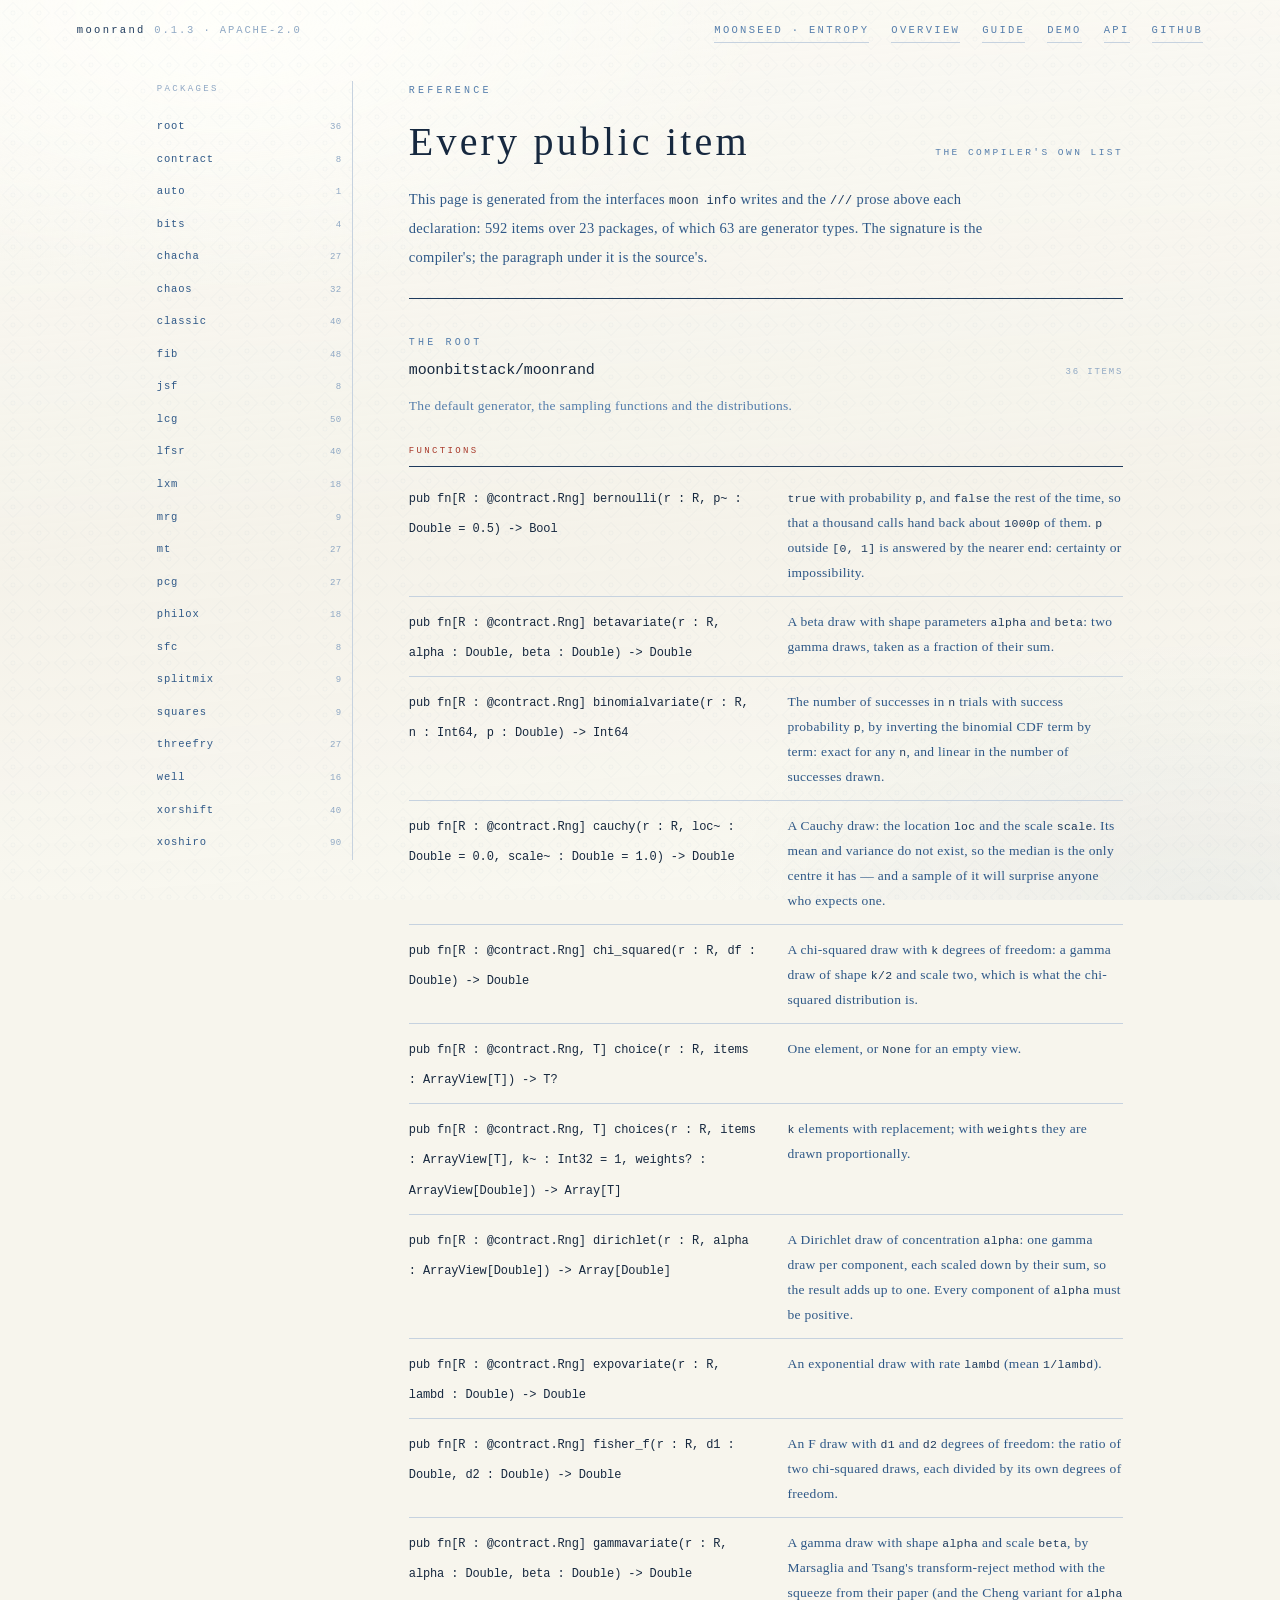
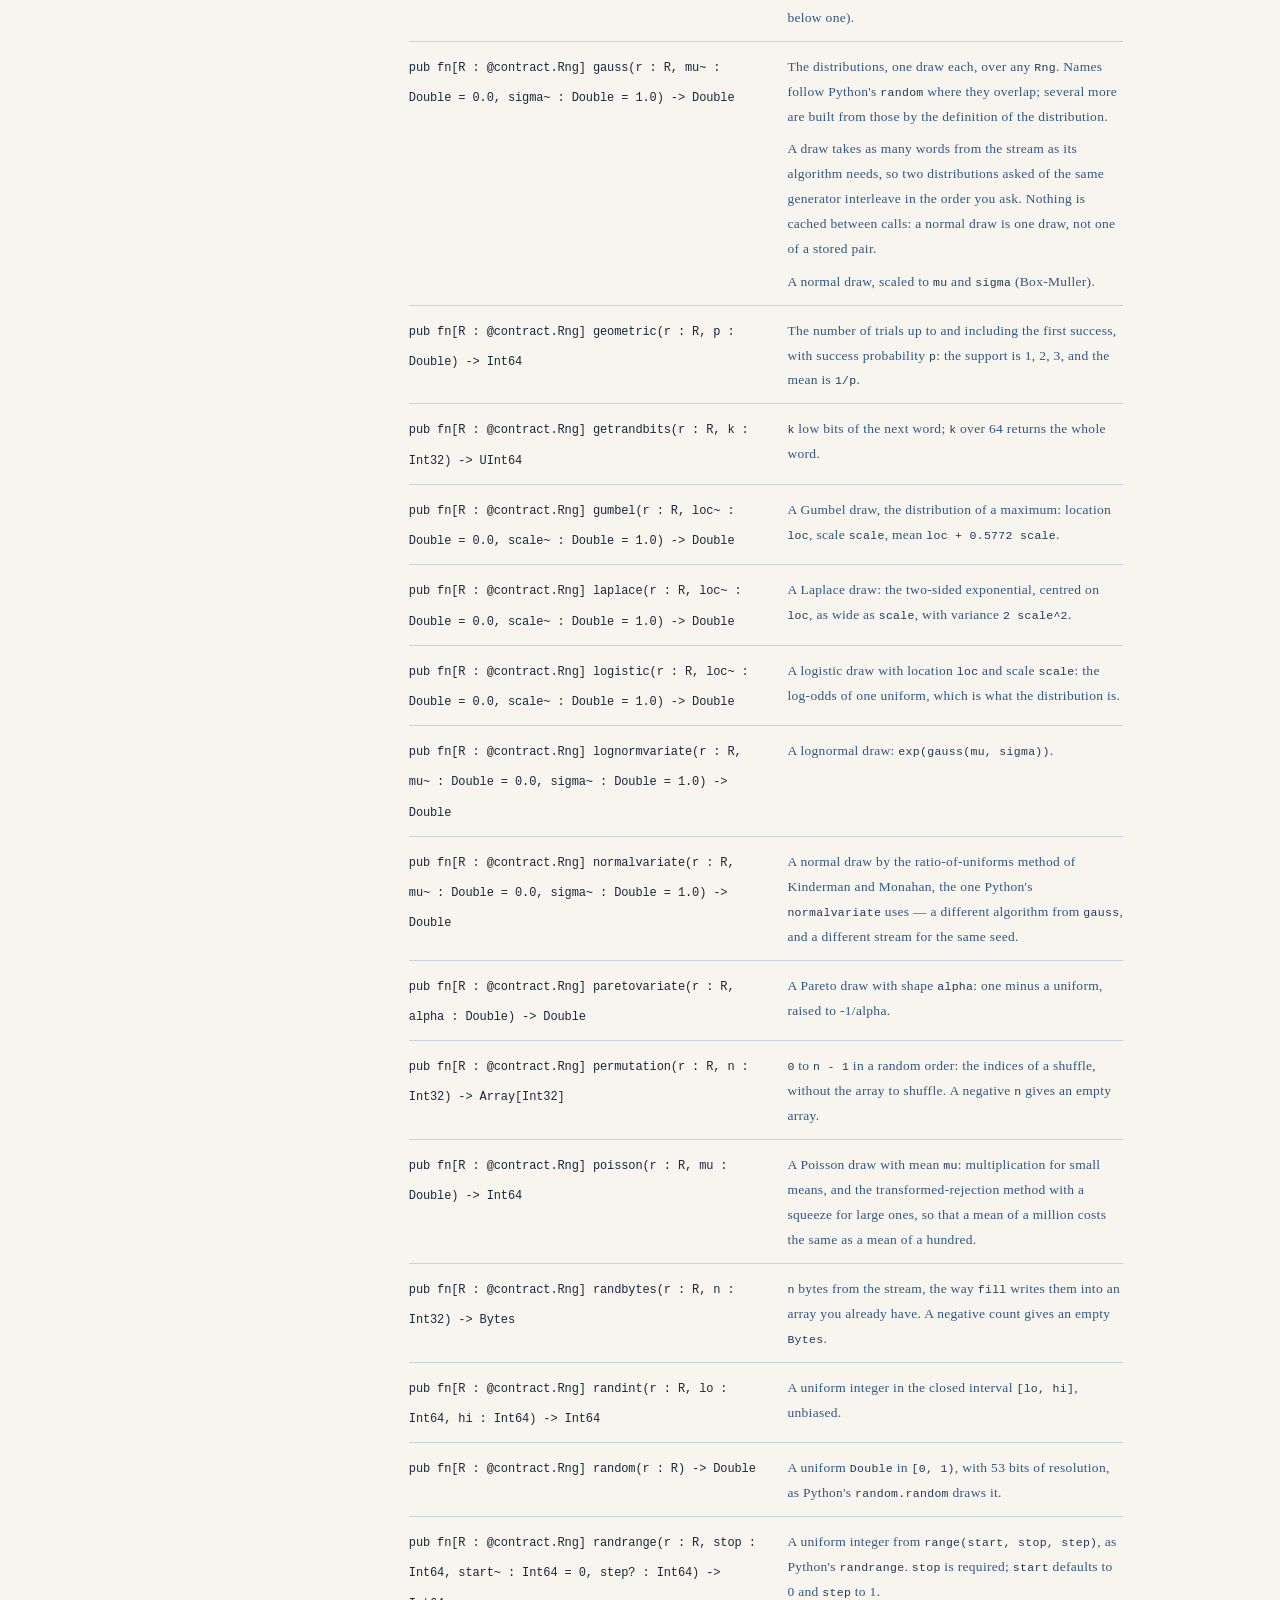
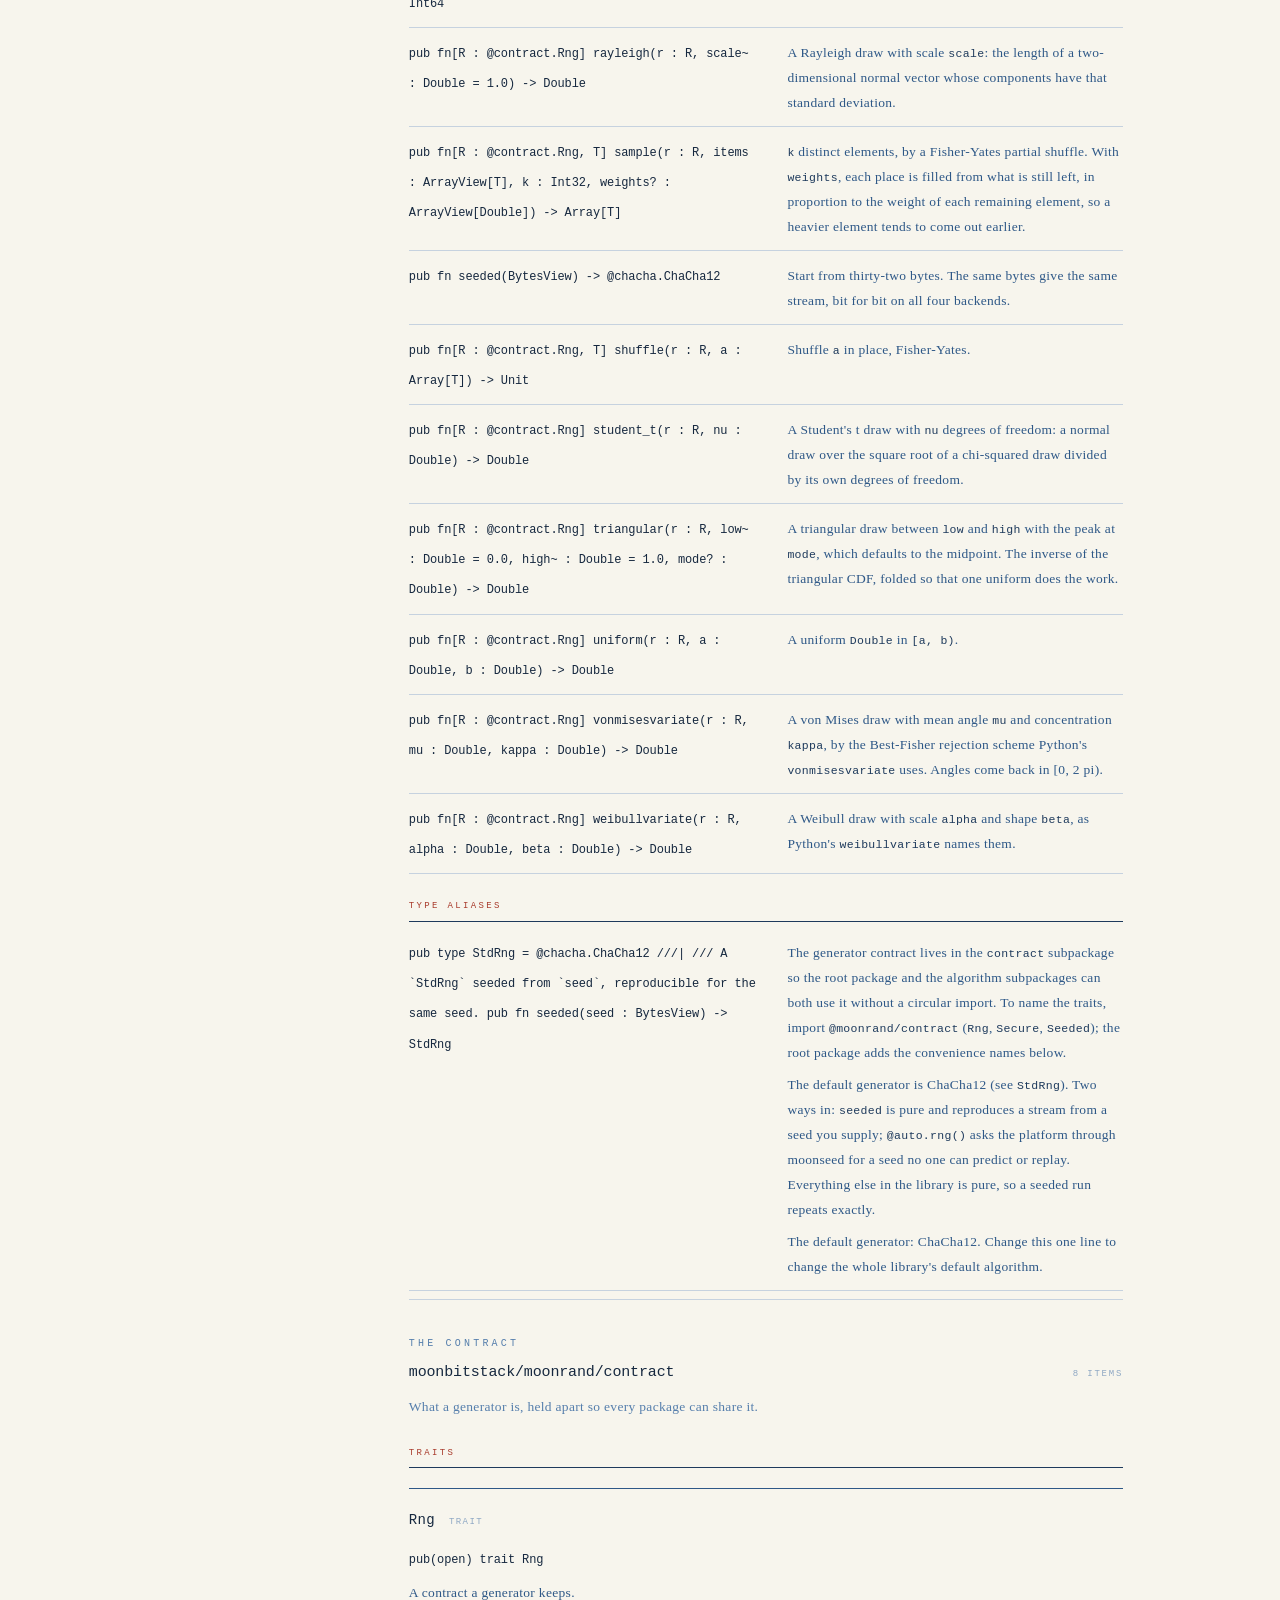
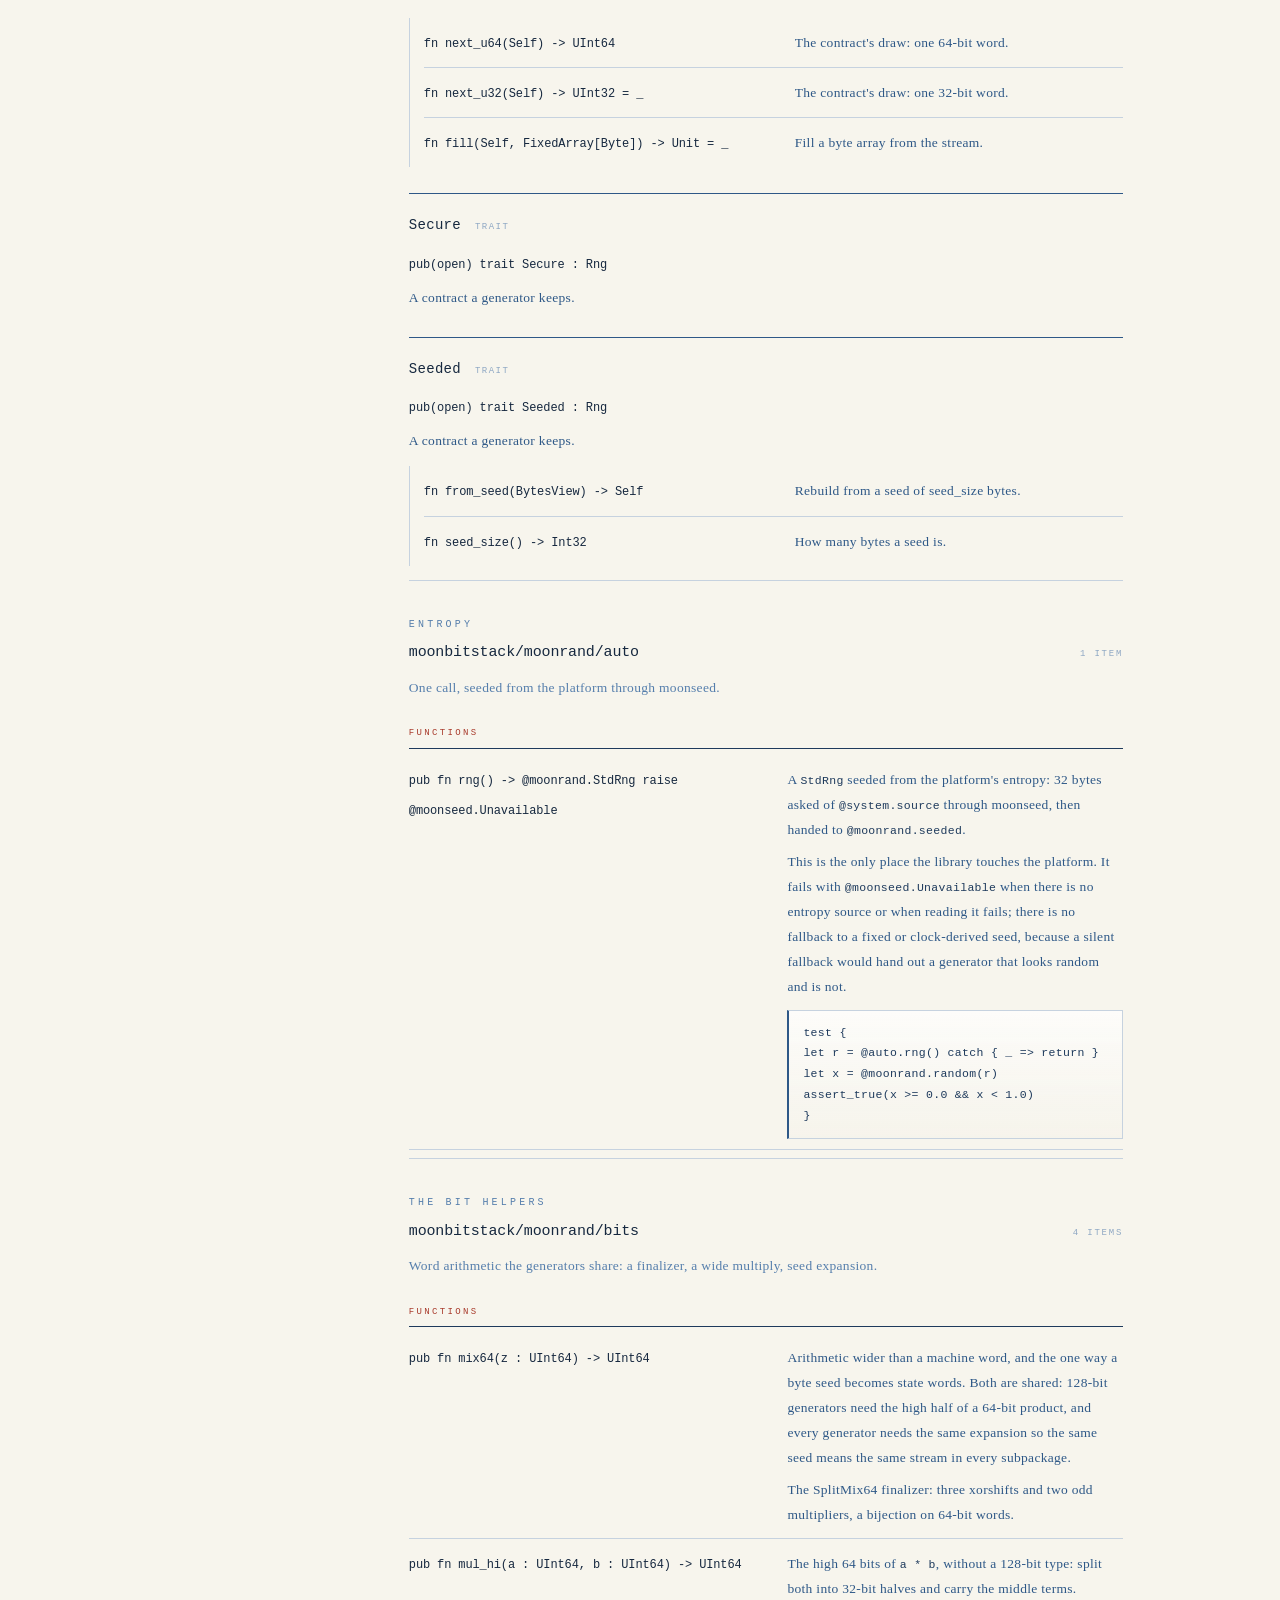
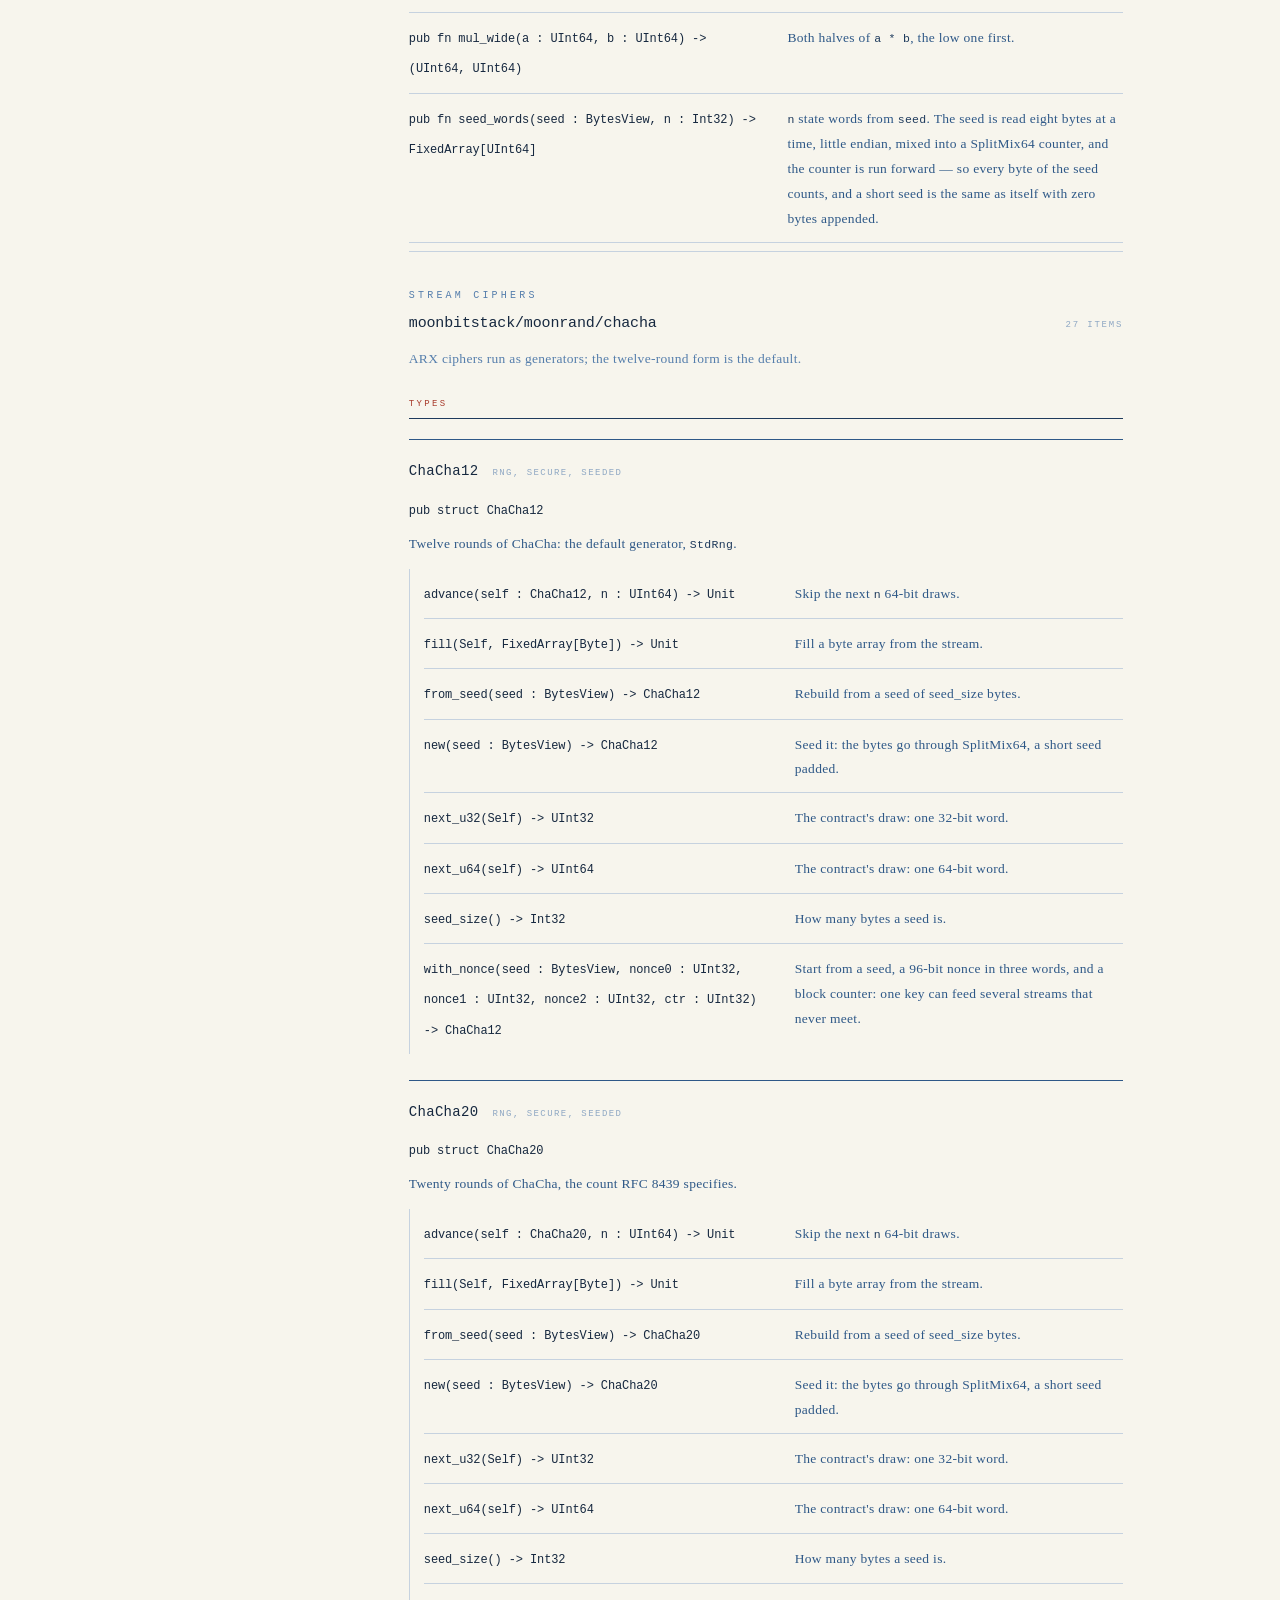
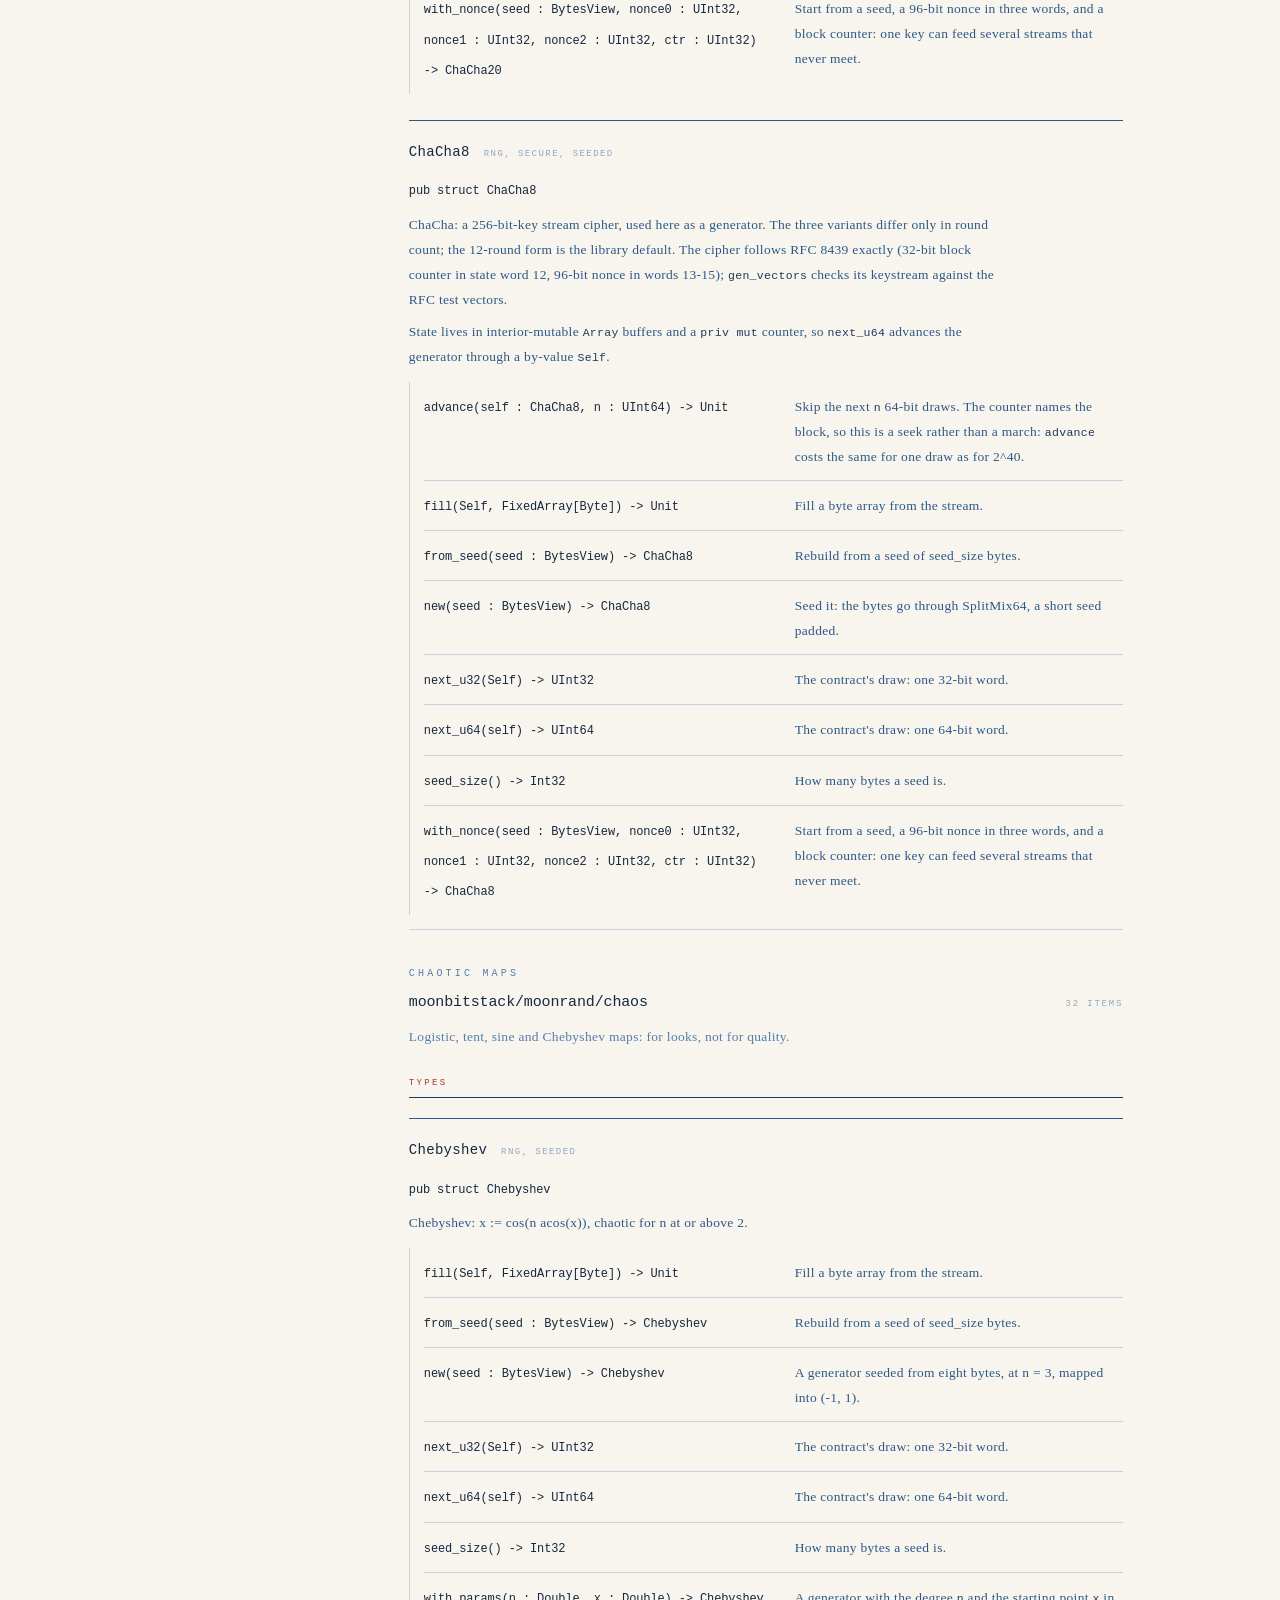
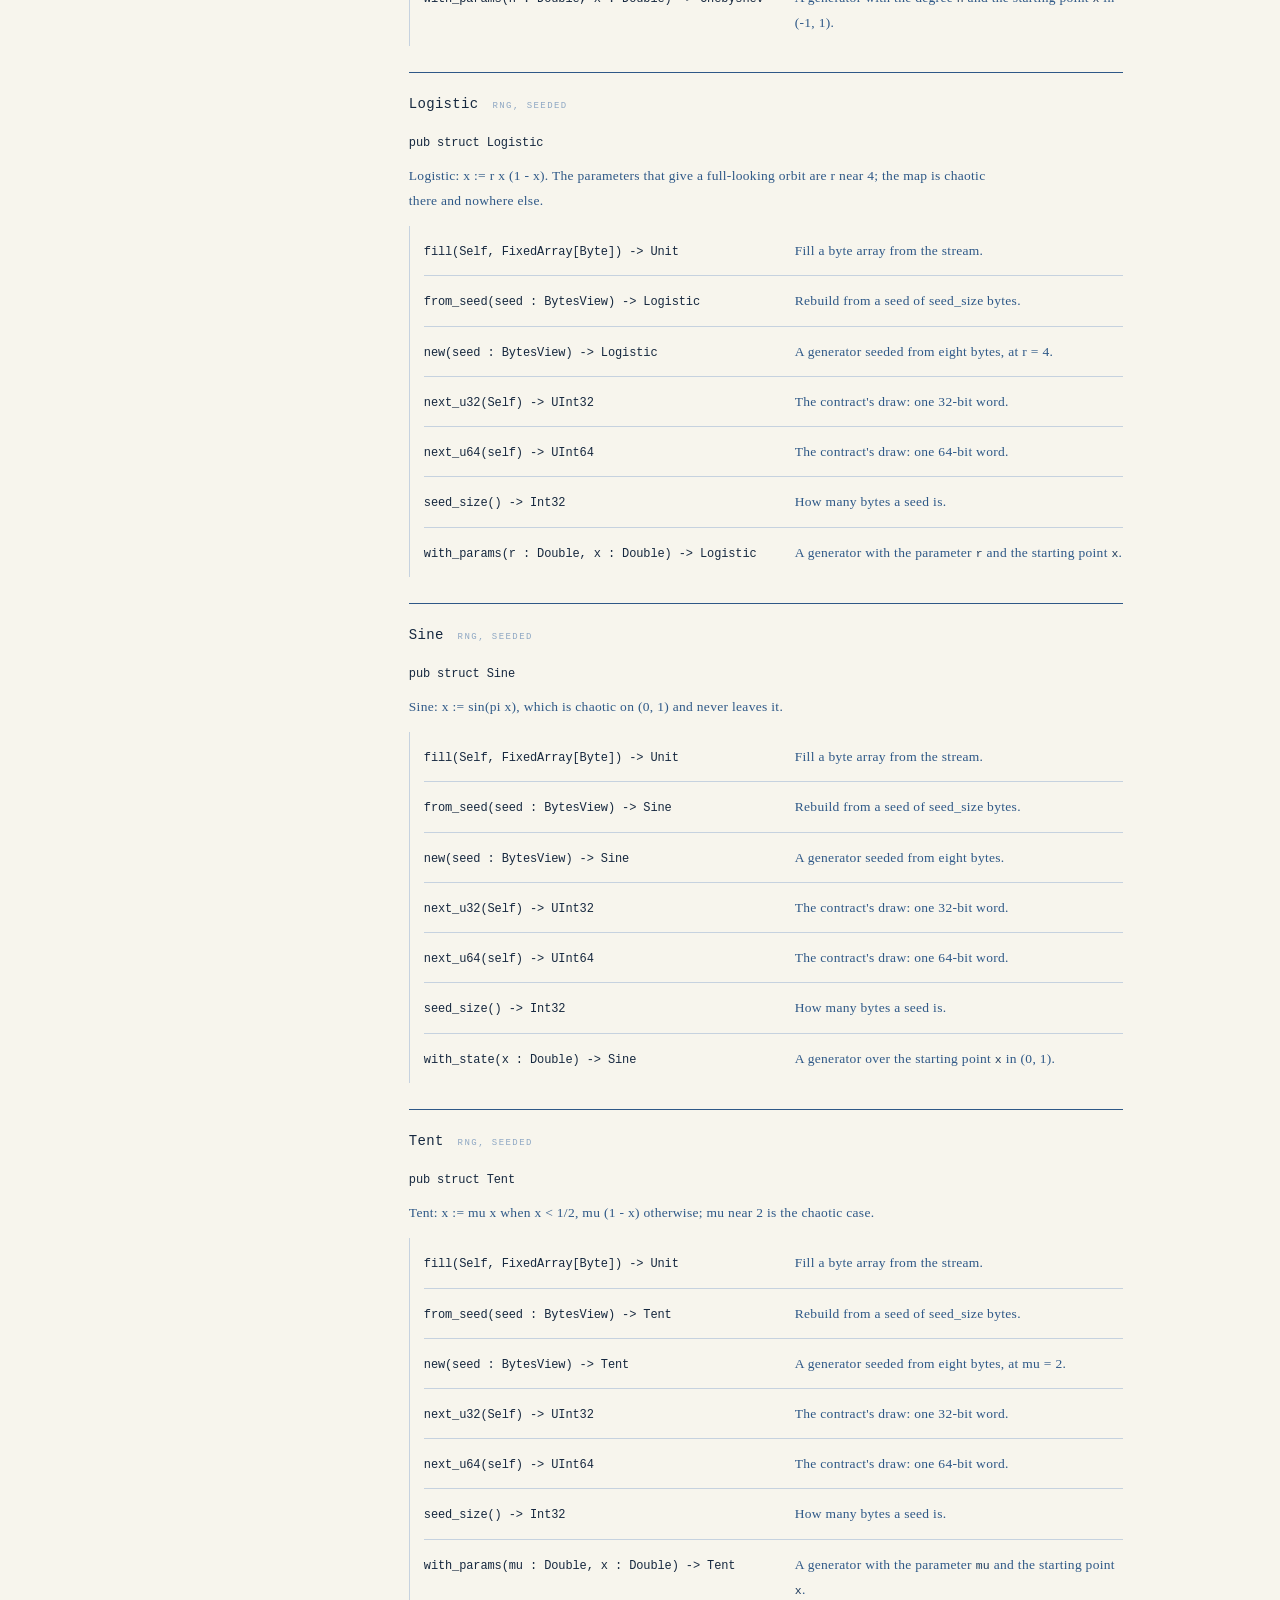
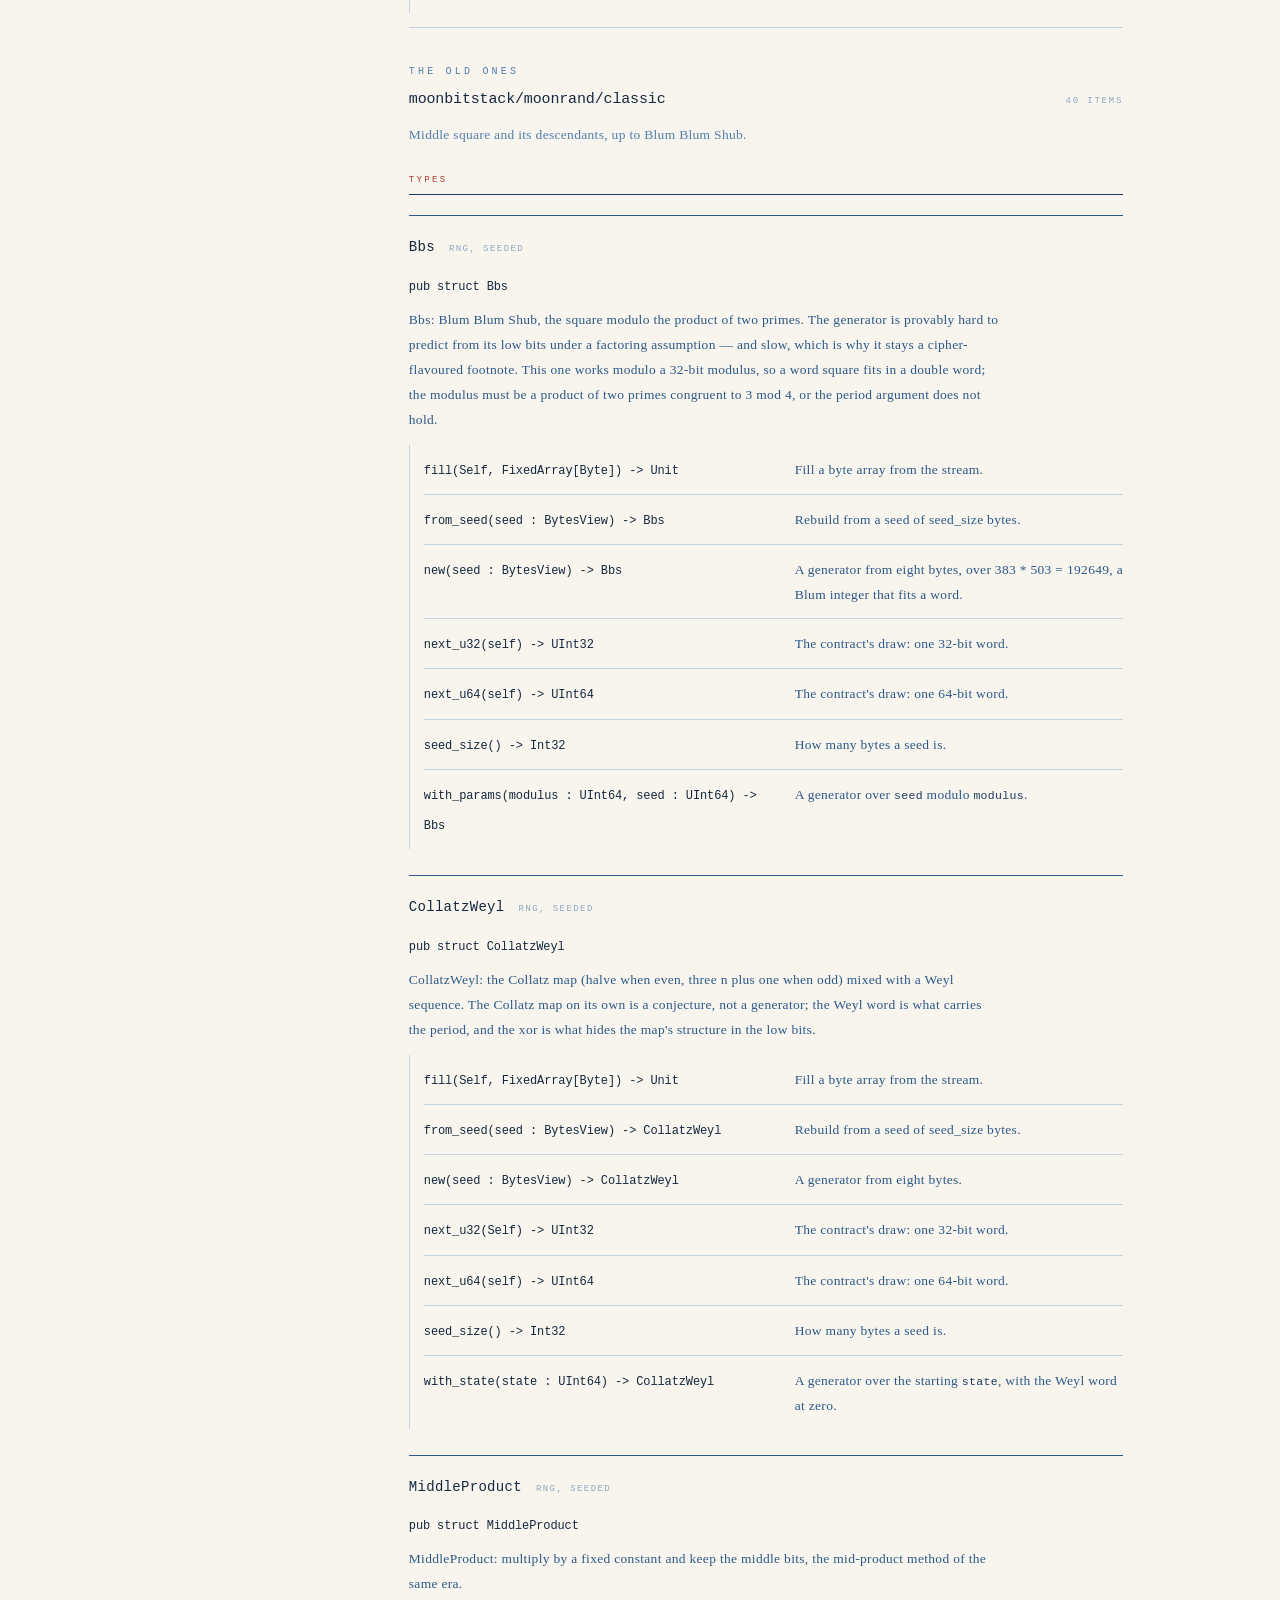
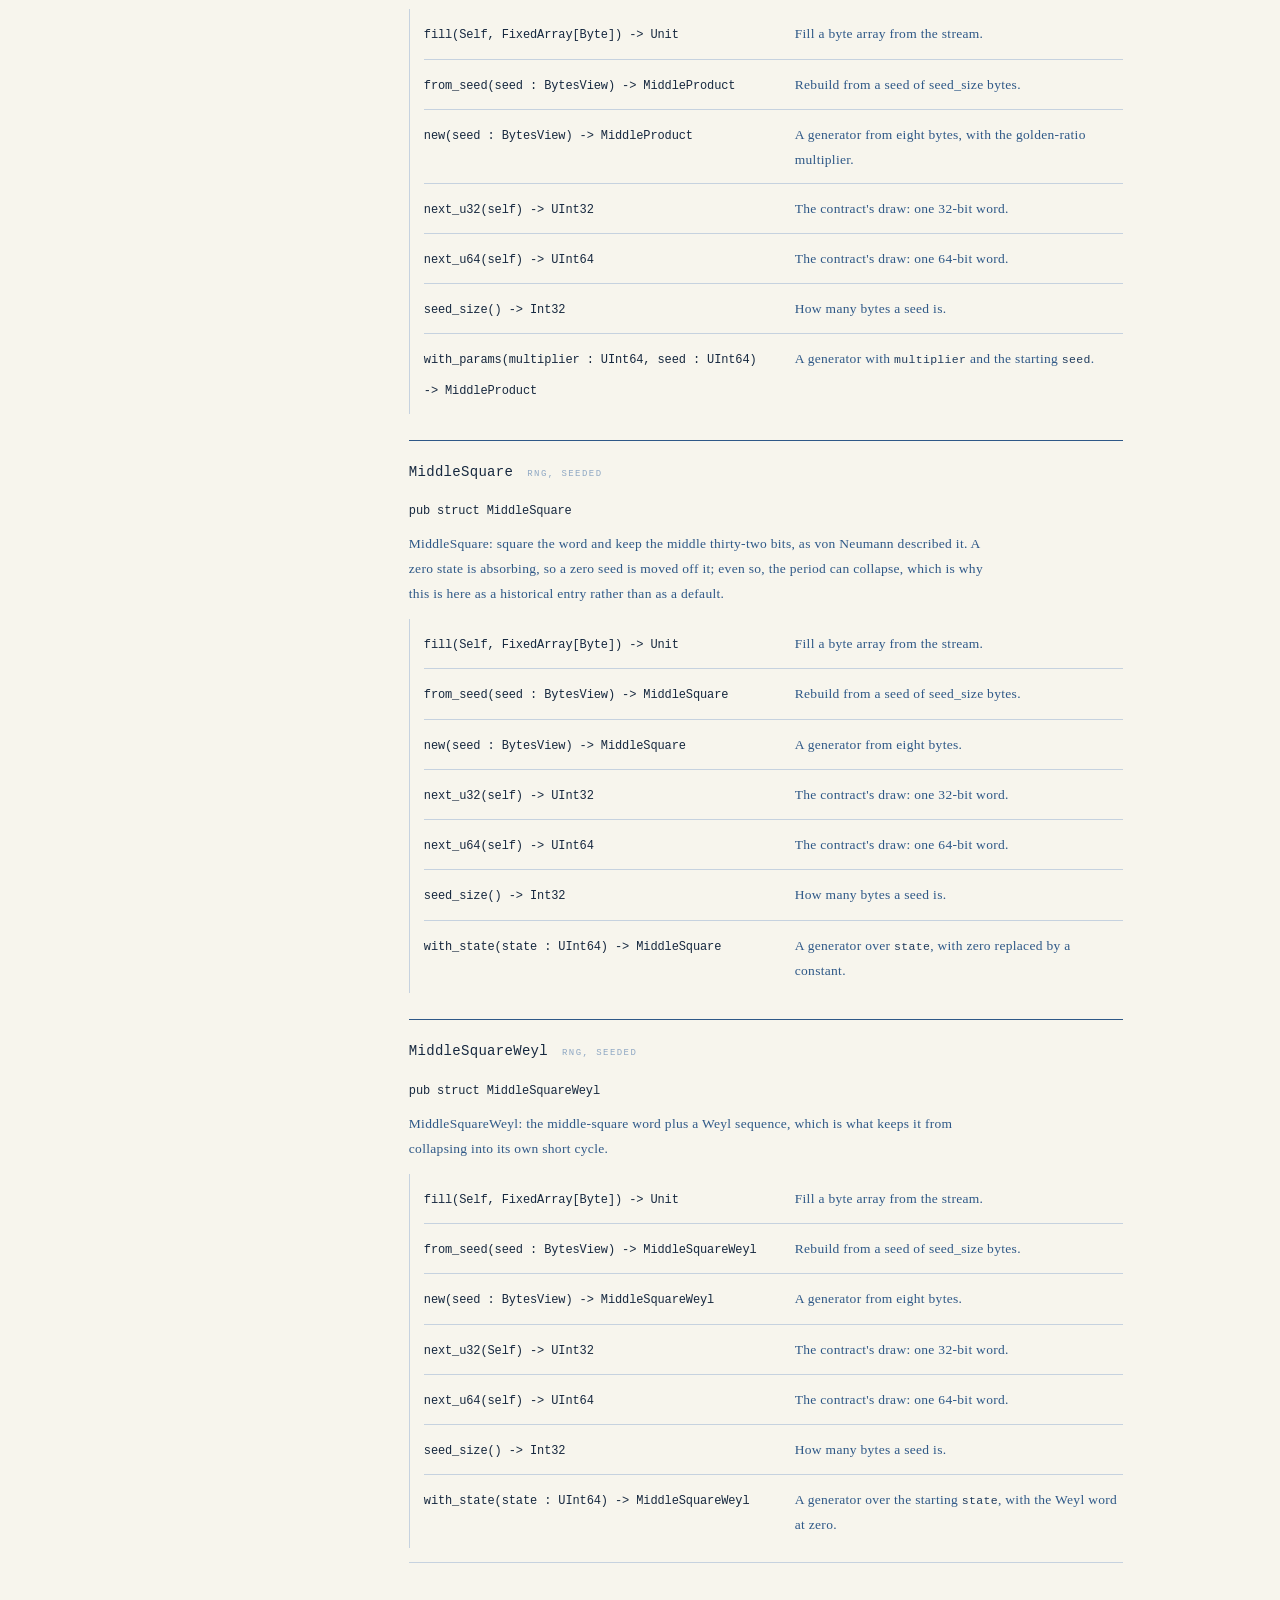
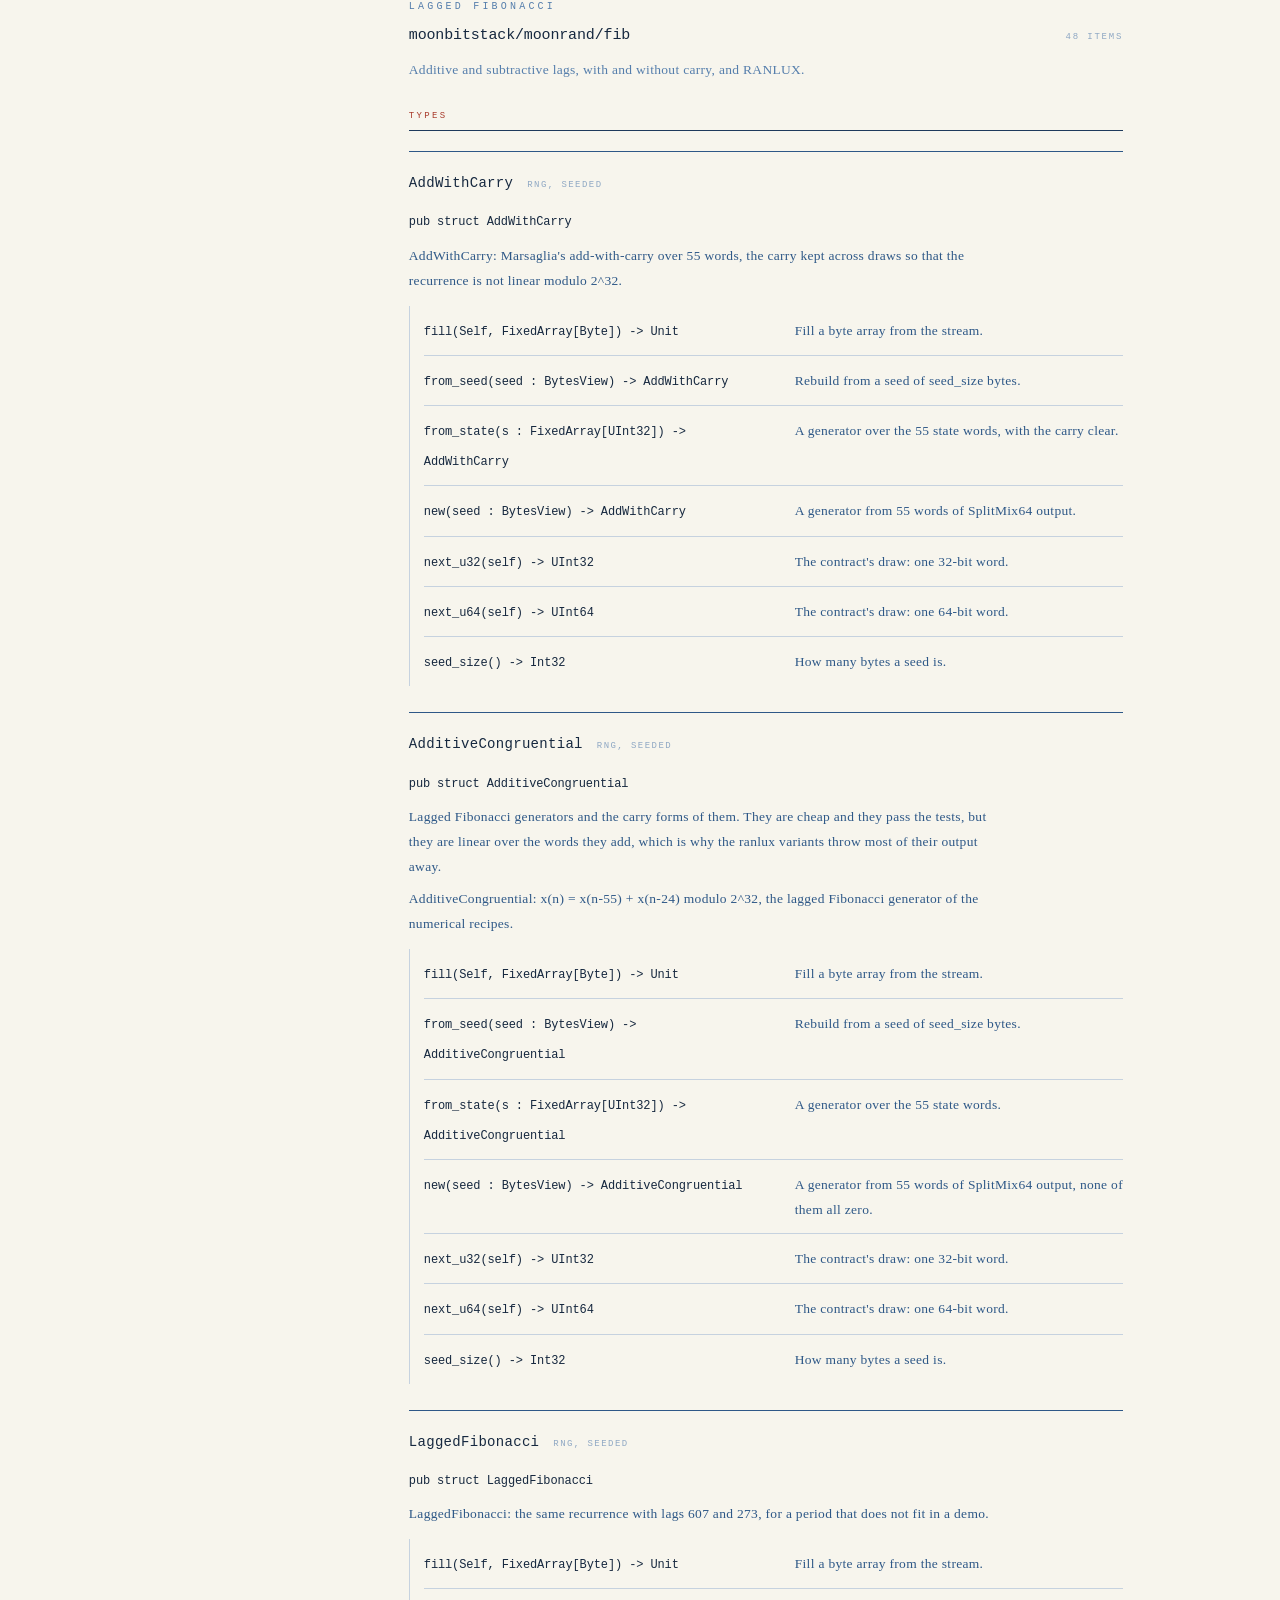
==== commit b73ccabf: "feat(moonrand): the five continuous shapes that were only a line away. `cauchy`, `laplace`, `logisti" ====
--- a/docs/api.html
+++ b/docs/api.html
@@ -28,7 +28,7 @@
     <nav class="ref__side" aria-label="packages">
       <p class="ref__sideh">packages</p>
       <ul>
-        <li><a href="#pkg-root"><span>root</span><i>30</i></a></li>
+        <li><a href="#pkg-root"><span>root</span><i>36</i></a></li>
         <li><a href="#pkg-contract"><span>contract</span><i>8</i></a></li>
         <li><a href="#pkg-auto"><span>auto</span><i>1</i></a></li>
         <li><a href="#pkg-bits"><span>bits</span><i>4</i></a></li>
@@ -57,12 +57,12 @@
       <div class="ref__top">
         <p class="kicker">reference</p>
         <h1 class="ref__t">Every public item<small>the compiler's own list</small></h1>
-        <p class="ref__lede">This page is generated from the interfaces <code>moon info</code> writes and the <code>///</code> prose above each declaration: 586 items over 23 packages, of which 63 are generator types. The signature is the compiler's; the paragraph under it is the source's.</p>
+        <p class="ref__lede">This page is generated from the interfaces <code>moon info</code> writes and the <code>///</code> prose above each declaration: 592 items over 23 packages, of which 63 are generator types. The signature is the compiler's; the paragraph under it is the source's.</p>
       </div>
   <section class="ref__pkg" id="pkg-root">
     <header class="ref__pkgh">
       <p class="kicker">the root</p>
-      <h2><code>moonbitstack/moonrand</code><small>30 items</small></h2>
+      <h2><code>moonbitstack/moonrand</code><small>36 items</small></h2>
       <p class="ref__intro">The default generator, the sampling functions and the distributions.</p>
     </header>
     <p class="ref__label">functions</p>
@@ -79,6 +79,10 @@
         <div class="ref__sig"><code>pub fn[R : @contract.Rng] binomialvariate(r : R, n : Int64, p : Double) -&gt; Int64</code></div>
         <div class="ref__doc"><p>The number of successes in <code>n</code> trials with success probability <code>p</code>, by inverting the binomial CDF term by term: exact for any <code>n</code>, and linear in the number of successes drawn.</p></div>
       </div>
+      <div class="ref__item" id="i-root-cauchy" data-item="moonbitstack/moonrand::cauchy">
+        <div class="ref__sig"><code>pub fn[R : @contract.Rng] cauchy(r : R, loc~ : Double = 0.0, scale~ : Double = 1.0) -&gt; Double</code></div>
+        <div class="ref__doc"><p>A Cauchy draw: the location <code>loc</code> and the scale <code>scale</code>. Its mean and variance do not exist, so the median is the only centre it has — and a sample of it will surprise anyone who expects one.</p></div>
+      </div>
       <div class="ref__item" id="i-root-chi_squared" data-item="moonbitstack/moonrand::chi_squared">
         <div class="ref__sig"><code>pub fn[R : @contract.Rng] chi_squared(r : R, df : Double) -&gt; Double</code></div>
         <div class="ref__doc"><p>A chi-squared draw with <code>k</code> degrees of freedom: a gamma draw of shape <code>k/2</code> and scale two, which is what the chi-squared distribution is.</p></div>
@@ -111,10 +115,26 @@
         <div class="ref__sig"><code>pub fn[R : @contract.Rng] gauss(r : R, mu~ : Double = 0.0, sigma~ : Double = 1.0) -&gt; Double</code></div>
         <div class="ref__doc"><p>The distributions, one draw each, over any <code>Rng</code>. Names follow Python&#x27;s <code>random</code> where they overlap; several more are built from those by the definition of the distribution.</p><p>A draw takes as many words from the stream as its algorithm needs, so two distributions asked of the same generator interleave in the order you ask. Nothing is cached between calls: a normal draw is one draw, not one of a stored pair.</p><p>A normal draw, scaled to <code>mu</code> and <code>sigma</code> (Box-Muller).</p></div>
       </div>
+      <div class="ref__item" id="i-root-geometric" data-item="moonbitstack/moonrand::geometric">
+        <div class="ref__sig"><code>pub fn[R : @contract.Rng] geometric(r : R, p : Double) -&gt; Int64</code></div>
+        <div class="ref__doc"><p>The number of trials up to and including the first success, with success probability <code>p</code>: the support is 1, 2, 3, and the mean is <code>1/p</code>.</p></div>
+      </div>
       <div class="ref__item" id="i-root-getrandbits" data-item="moonbitstack/moonrand::getrandbits">
         <div class="ref__sig"><code>pub fn[R : @contract.Rng] getrandbits(r : R, k : Int32) -&gt; UInt64</code></div>
         <div class="ref__doc"><p><code>k</code> low bits of the next word; <code>k</code> over 64 returns the whole word.</p></div>
       </div>
+      <div class="ref__item" id="i-root-gumbel" data-item="moonbitstack/moonrand::gumbel">
+        <div class="ref__sig"><code>pub fn[R : @contract.Rng] gumbel(r : R, loc~ : Double = 0.0, scale~ : Double = 1.0) -&gt; Double</code></div>
+        <div class="ref__doc"><p>A Gumbel draw, the distribution of a maximum: location <code>loc</code>, scale <code>scale</code>, mean <code>loc + 0.5772 scale</code>.</p></div>
+      </div>
+      <div class="ref__item" id="i-root-laplace" data-item="moonbitstack/moonrand::laplace">
+        <div class="ref__sig"><code>pub fn[R : @contract.Rng] laplace(r : R, loc~ : Double = 0.0, scale~ : Double = 1.0) -&gt; Double</code></div>
+        <div class="ref__doc"><p>A Laplace draw: the two-sided exponential, centred on <code>loc</code>, as wide as <code>scale</code>, with variance <code>2 scale^2</code>.</p></div>
+      </div>
+      <div class="ref__item" id="i-root-logistic" data-item="moonbitstack/moonrand::logistic">
+        <div class="ref__sig"><code>pub fn[R : @contract.Rng] logistic(r : R, loc~ : Double = 0.0, scale~ : Double = 1.0) -&gt; Double</code></div>
+        <div class="ref__doc"><p>A logistic draw with location <code>loc</code> and scale <code>scale</code>: the log-odds of one uniform, which is what the distribution is.</p></div>
+      </div>
       <div class="ref__item" id="i-root-lognormvariate" data-item="moonbitstack/moonrand::lognormvariate">
         <div class="ref__sig"><code>pub fn[R : @contract.Rng] lognormvariate(r : R, mu~ : Double = 0.0, sigma~ : Double = 1.0) -&gt; Double</code></div>
         <div class="ref__doc"><p>A lognormal draw: <code>exp(gauss(mu, sigma))</code>.</p></div>
@@ -150,6 +170,10 @@
       <div class="ref__item" id="i-root-randrange" data-item="moonbitstack/moonrand::randrange">
         <div class="ref__sig"><code>pub fn[R : @contract.Rng] randrange(r : R, stop : Int64, start~ : Int64 = 0, step? : Int64) -&gt; Int64</code></div>
         <div class="ref__doc"><p>A uniform integer from <code>range(start, stop, step)</code>, as Python&#x27;s <code>randrange</code>. <code>stop</code> is required; <code>start</code> defaults to 0 and <code>step</code> to 1.</p></div>
+      </div>
+      <div class="ref__item" id="i-root-rayleigh" data-item="moonbitstack/moonrand::rayleigh">
+        <div class="ref__sig"><code>pub fn[R : @contract.Rng] rayleigh(r : R, scale~ : Double = 1.0) -&gt; Double</code></div>
+        <div class="ref__doc"><p>A Rayleigh draw with scale <code>scale</code>: the length of a two-dimensional normal vector whose components have that standard deviation.</p></div>
       </div>
       <div class="ref__item" id="i-root-sample" data-item="moonbitstack/moonrand::sample">
         <div class="ref__sig"><code>pub fn[R : @contract.Rng, T] sample(r : R, items : ArrayView[T], k : Int32, weights? : ArrayView[Double]) -&gt; Array[T]</code></div>
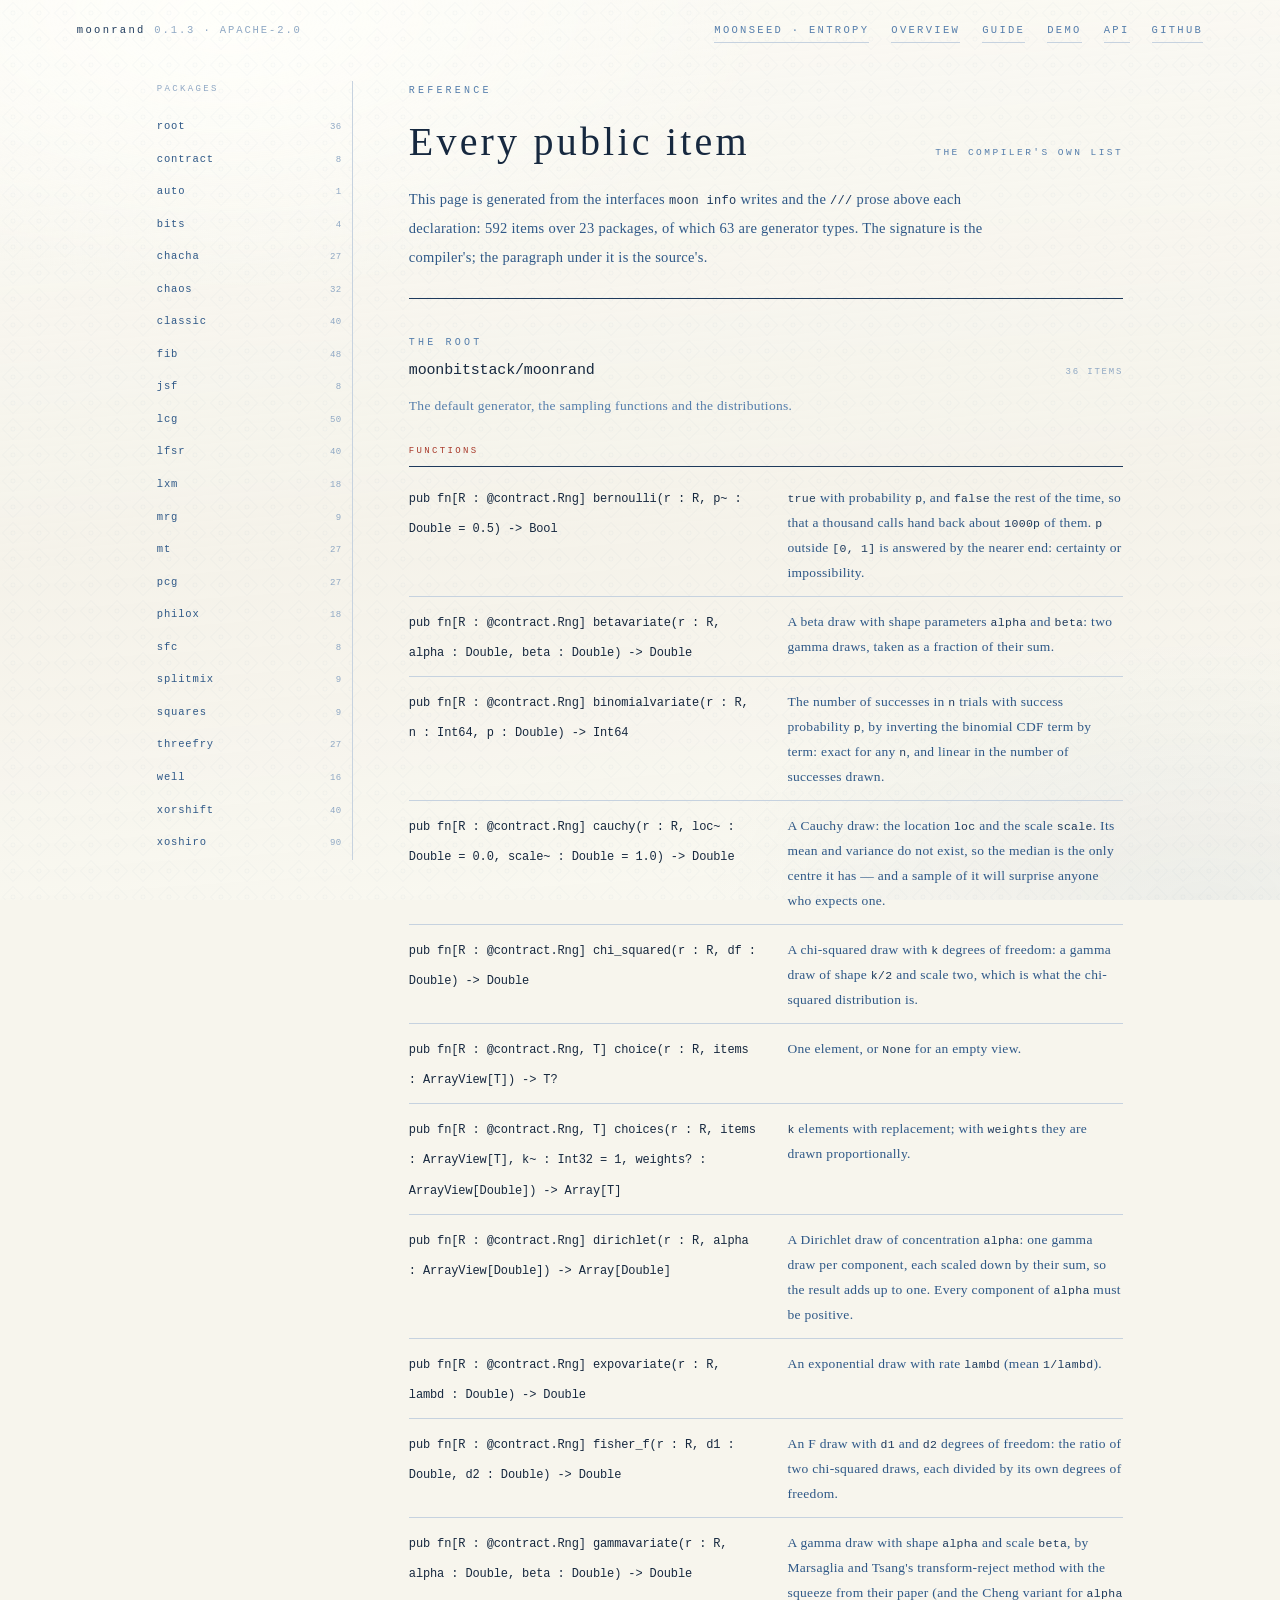
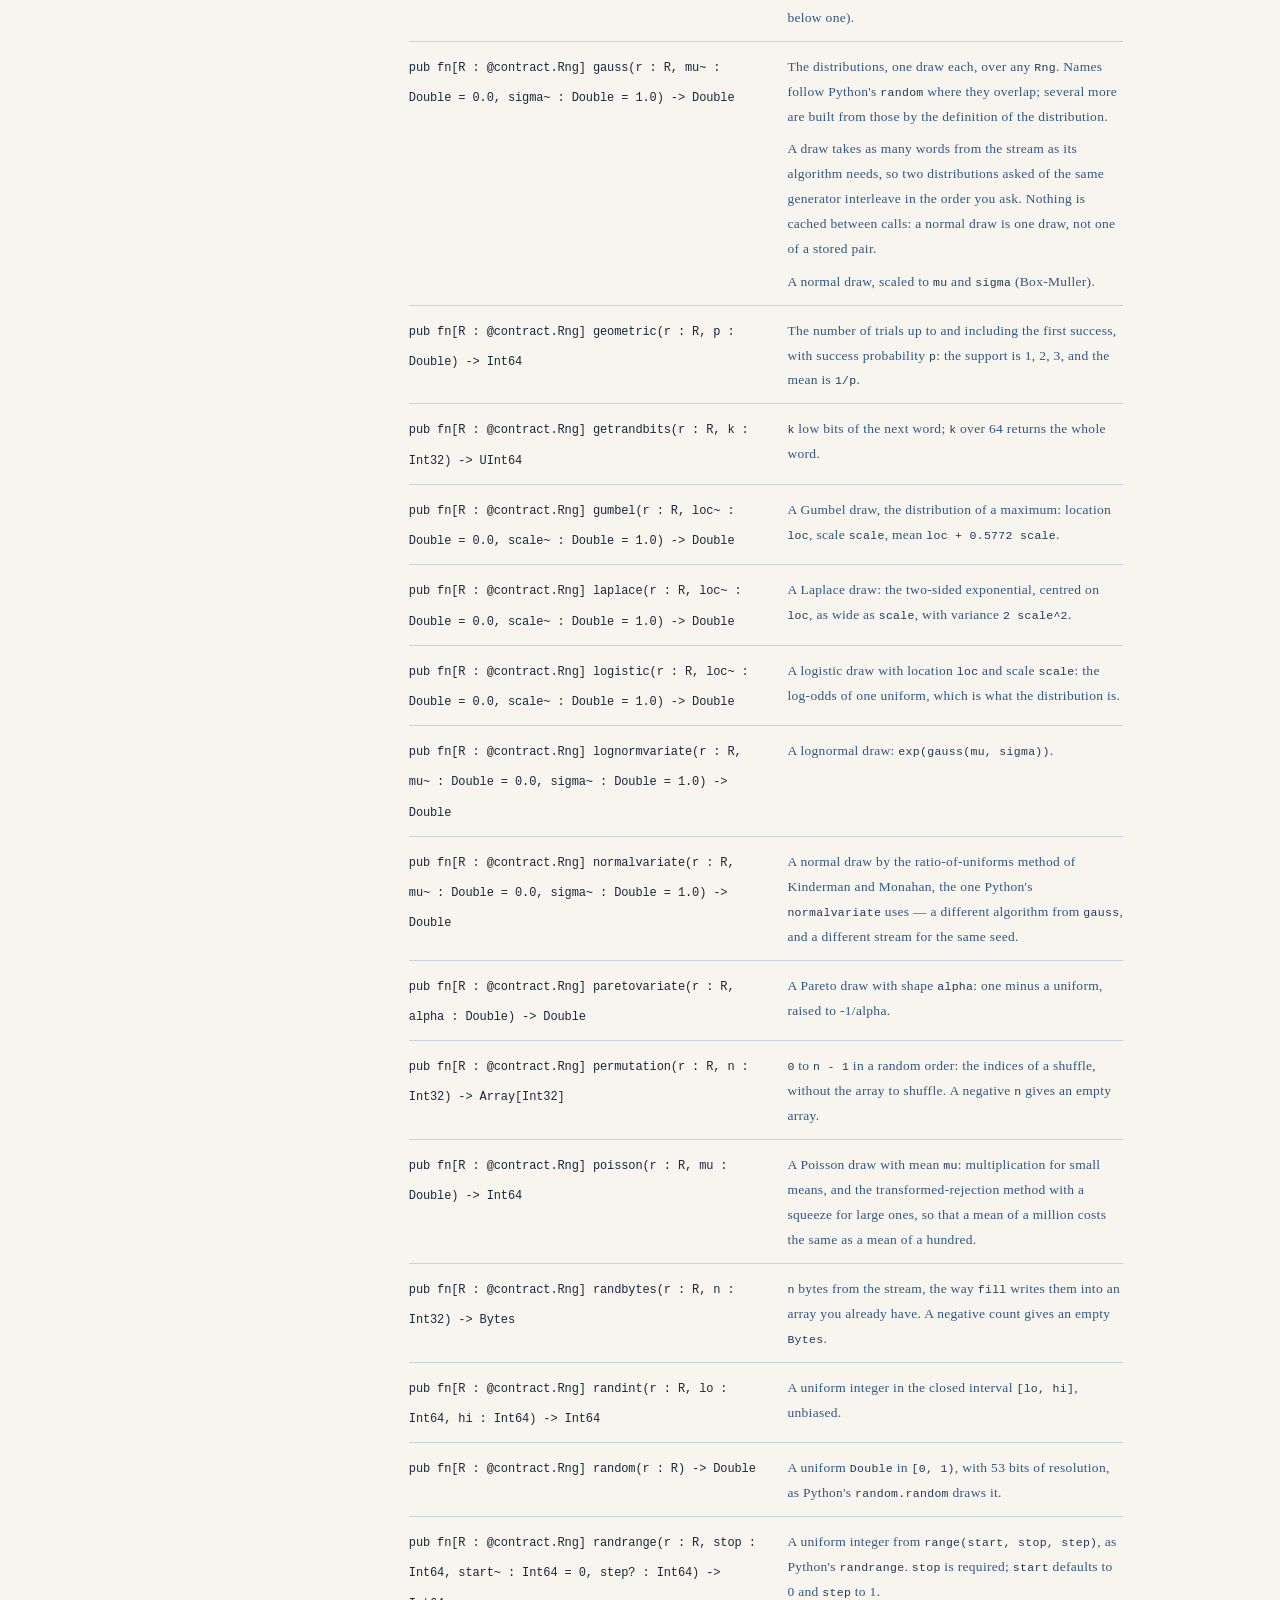
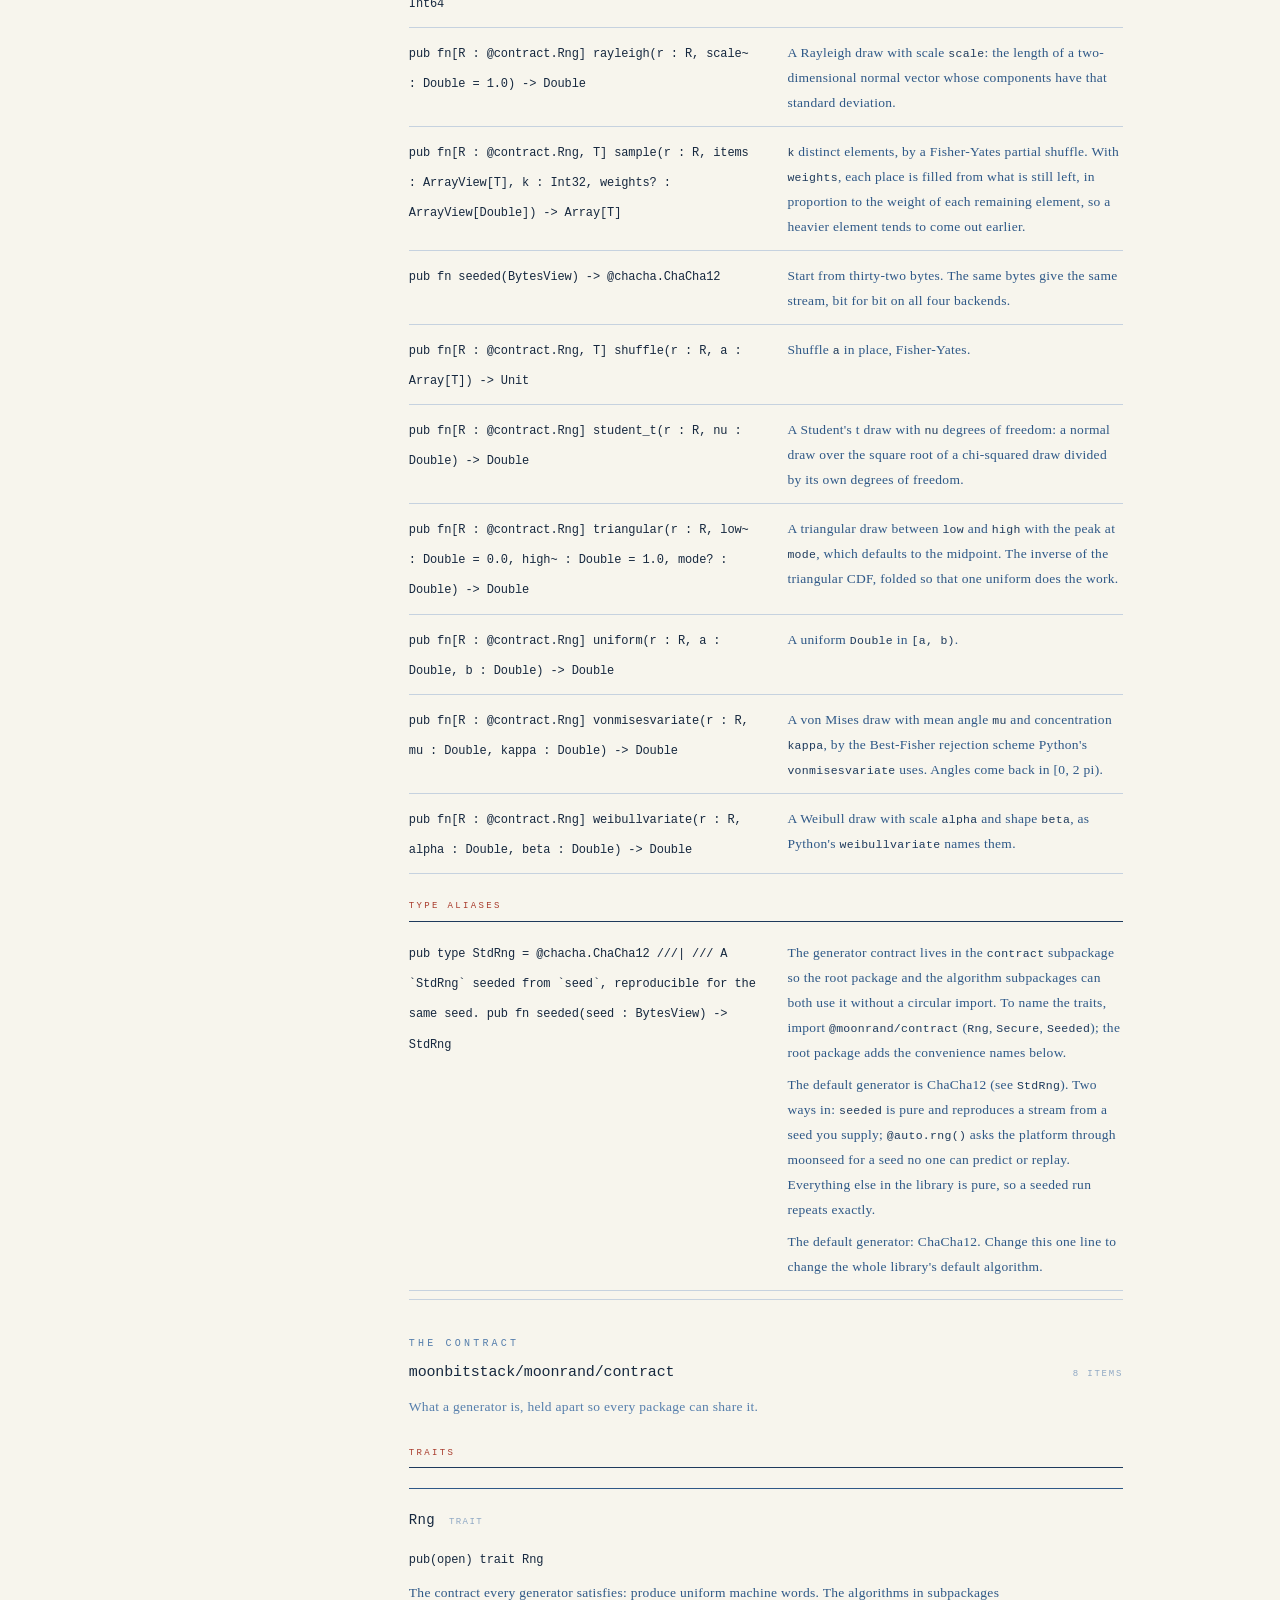
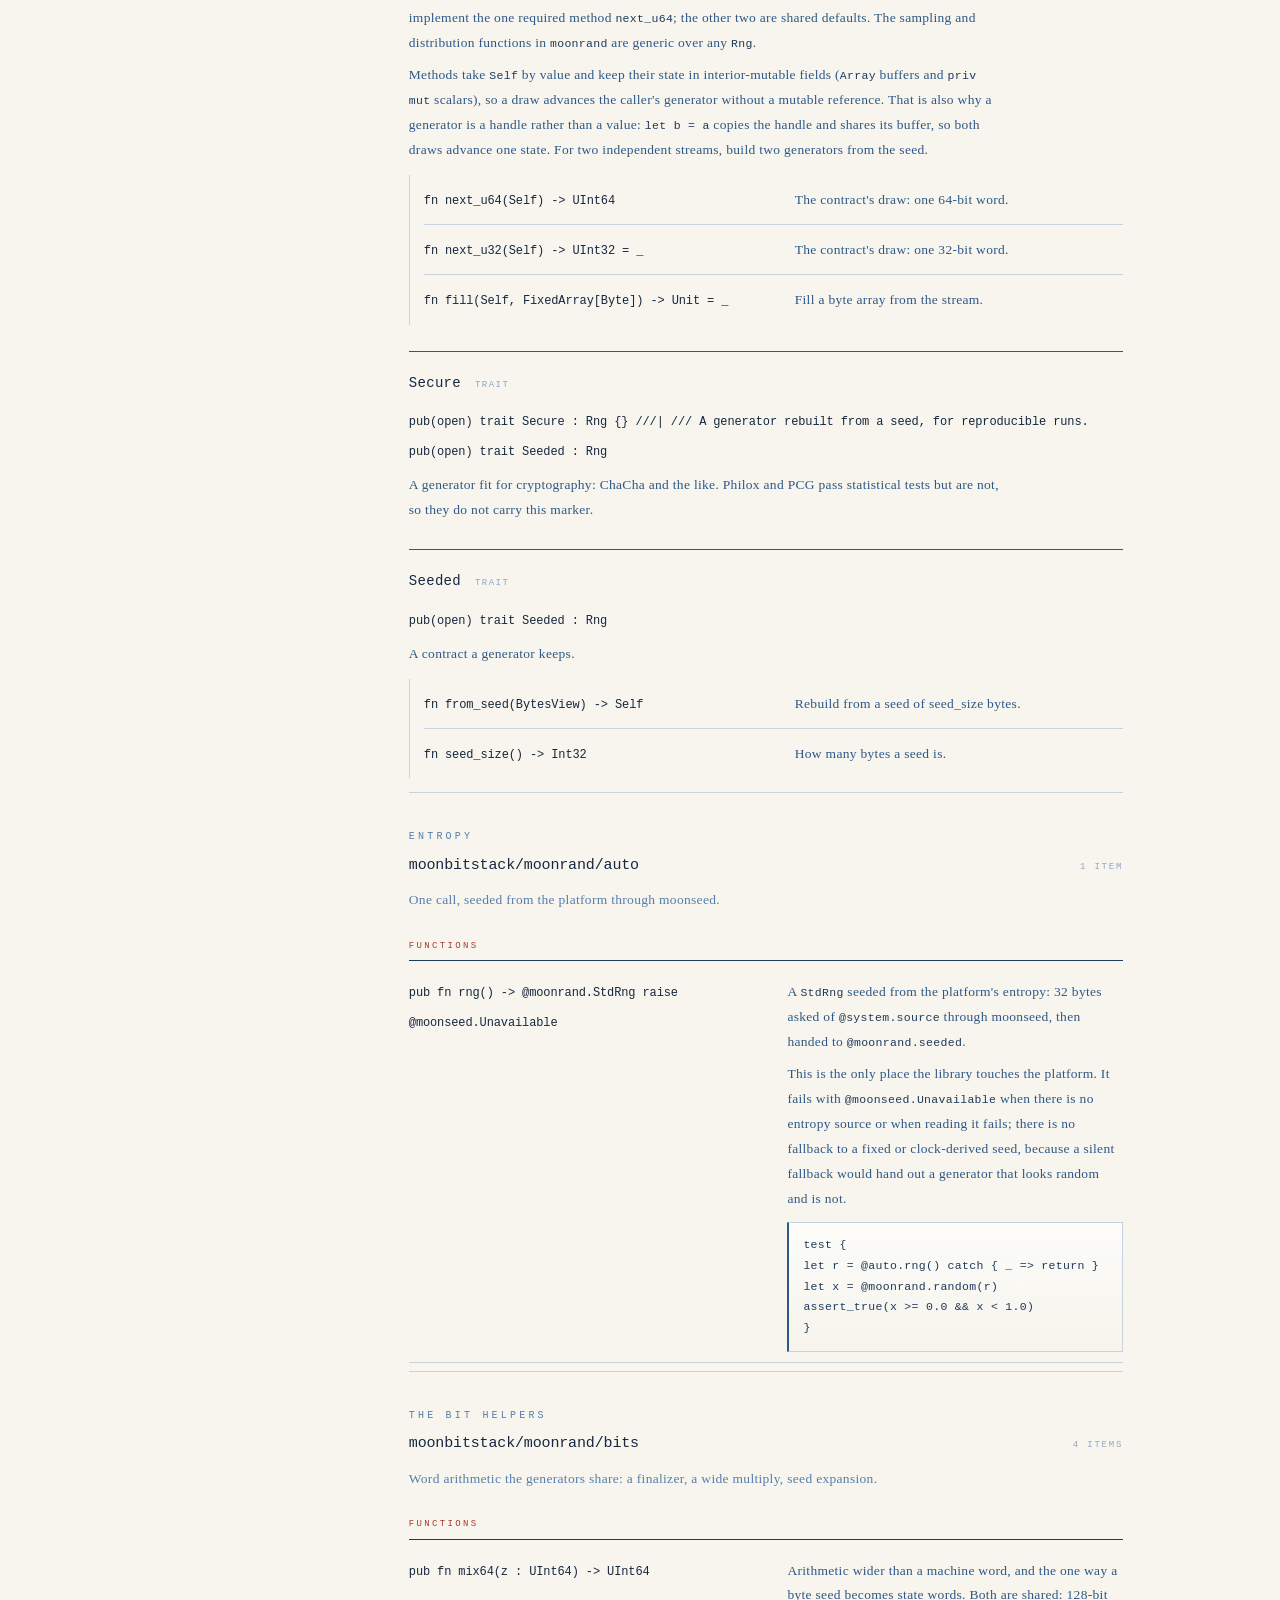
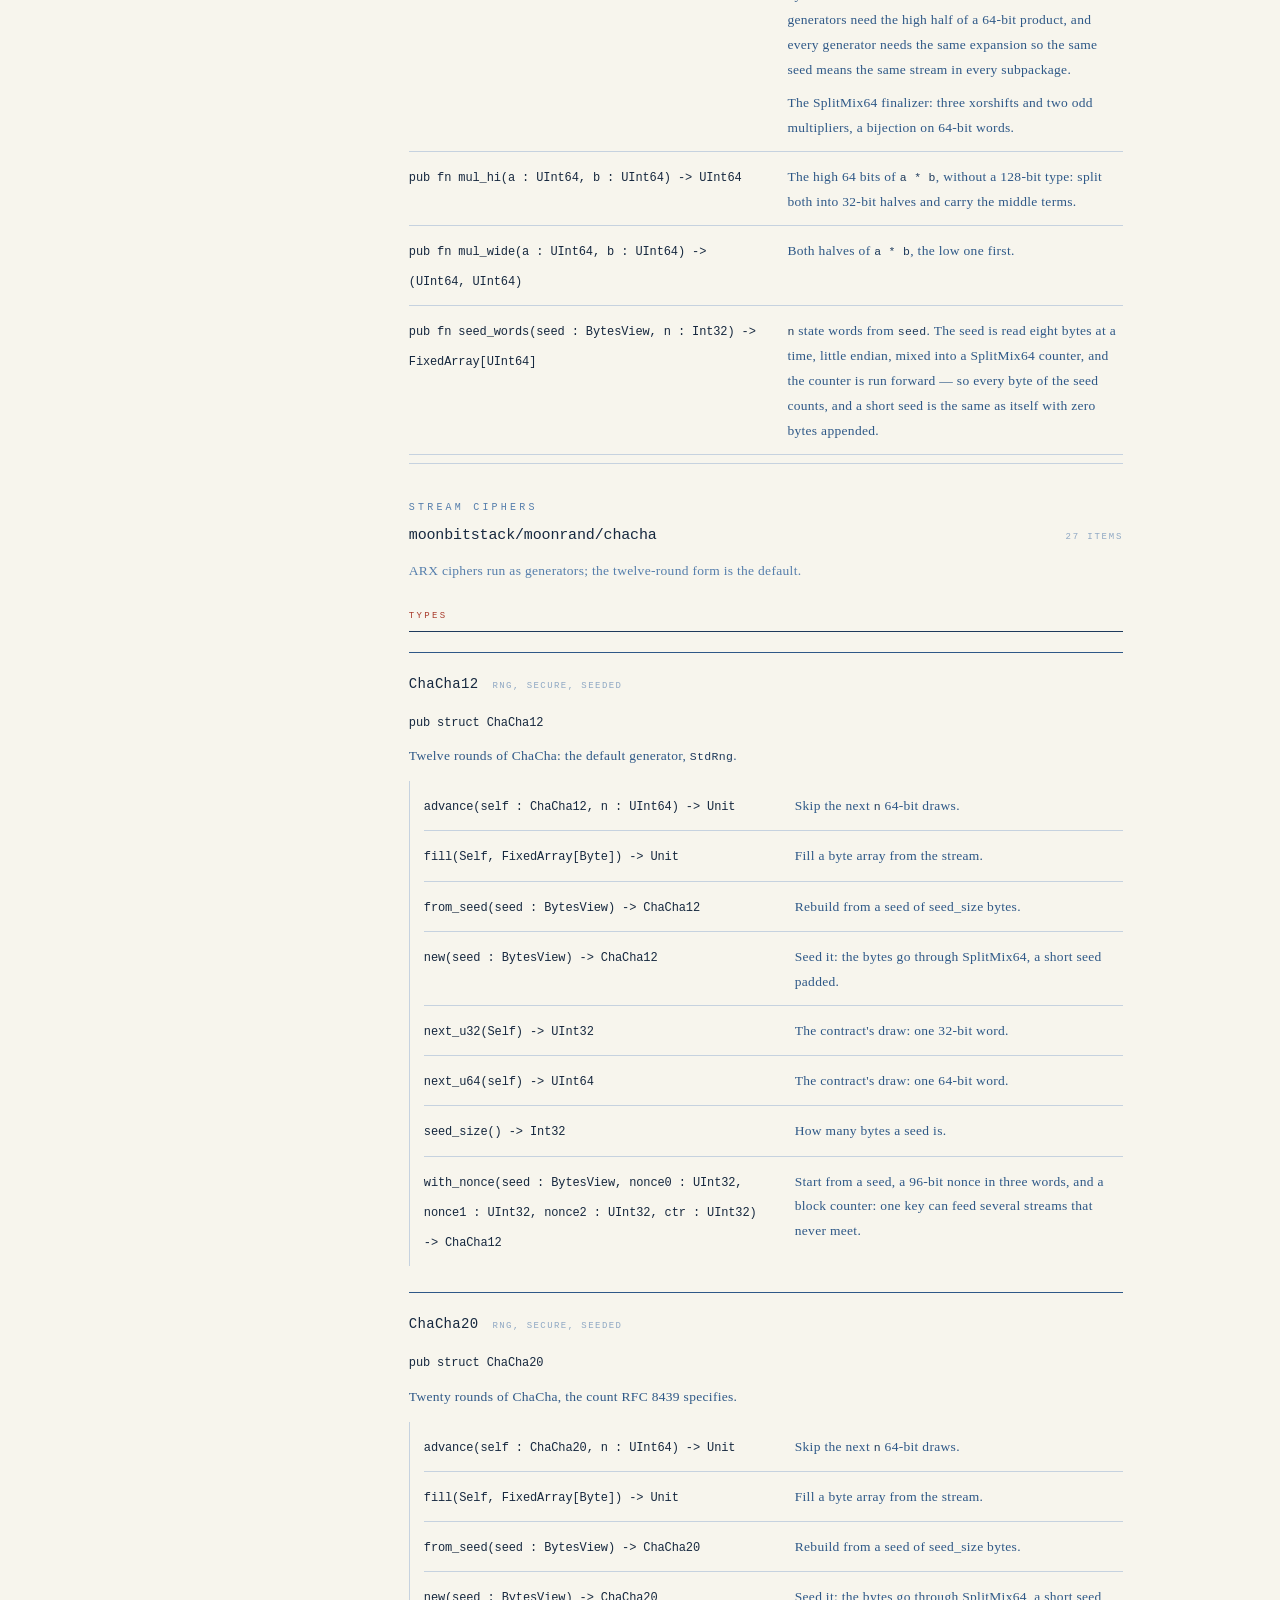
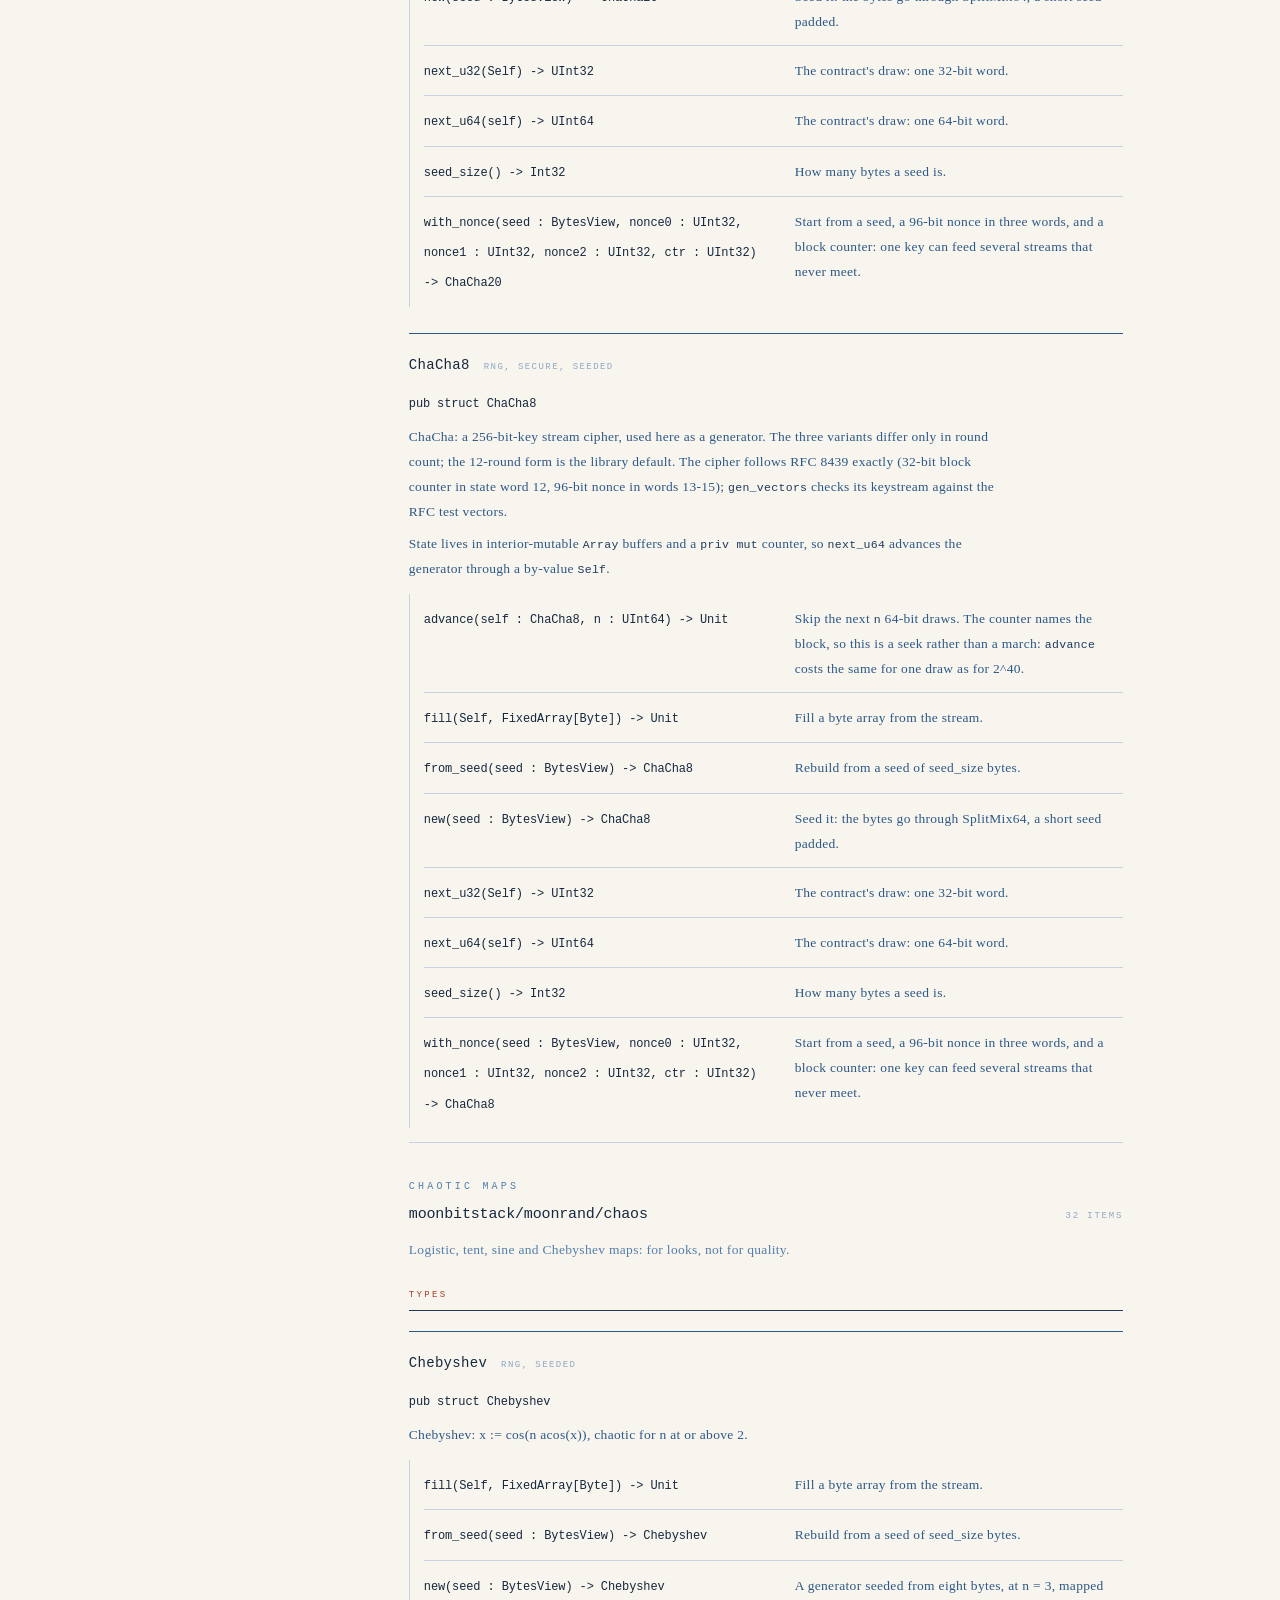
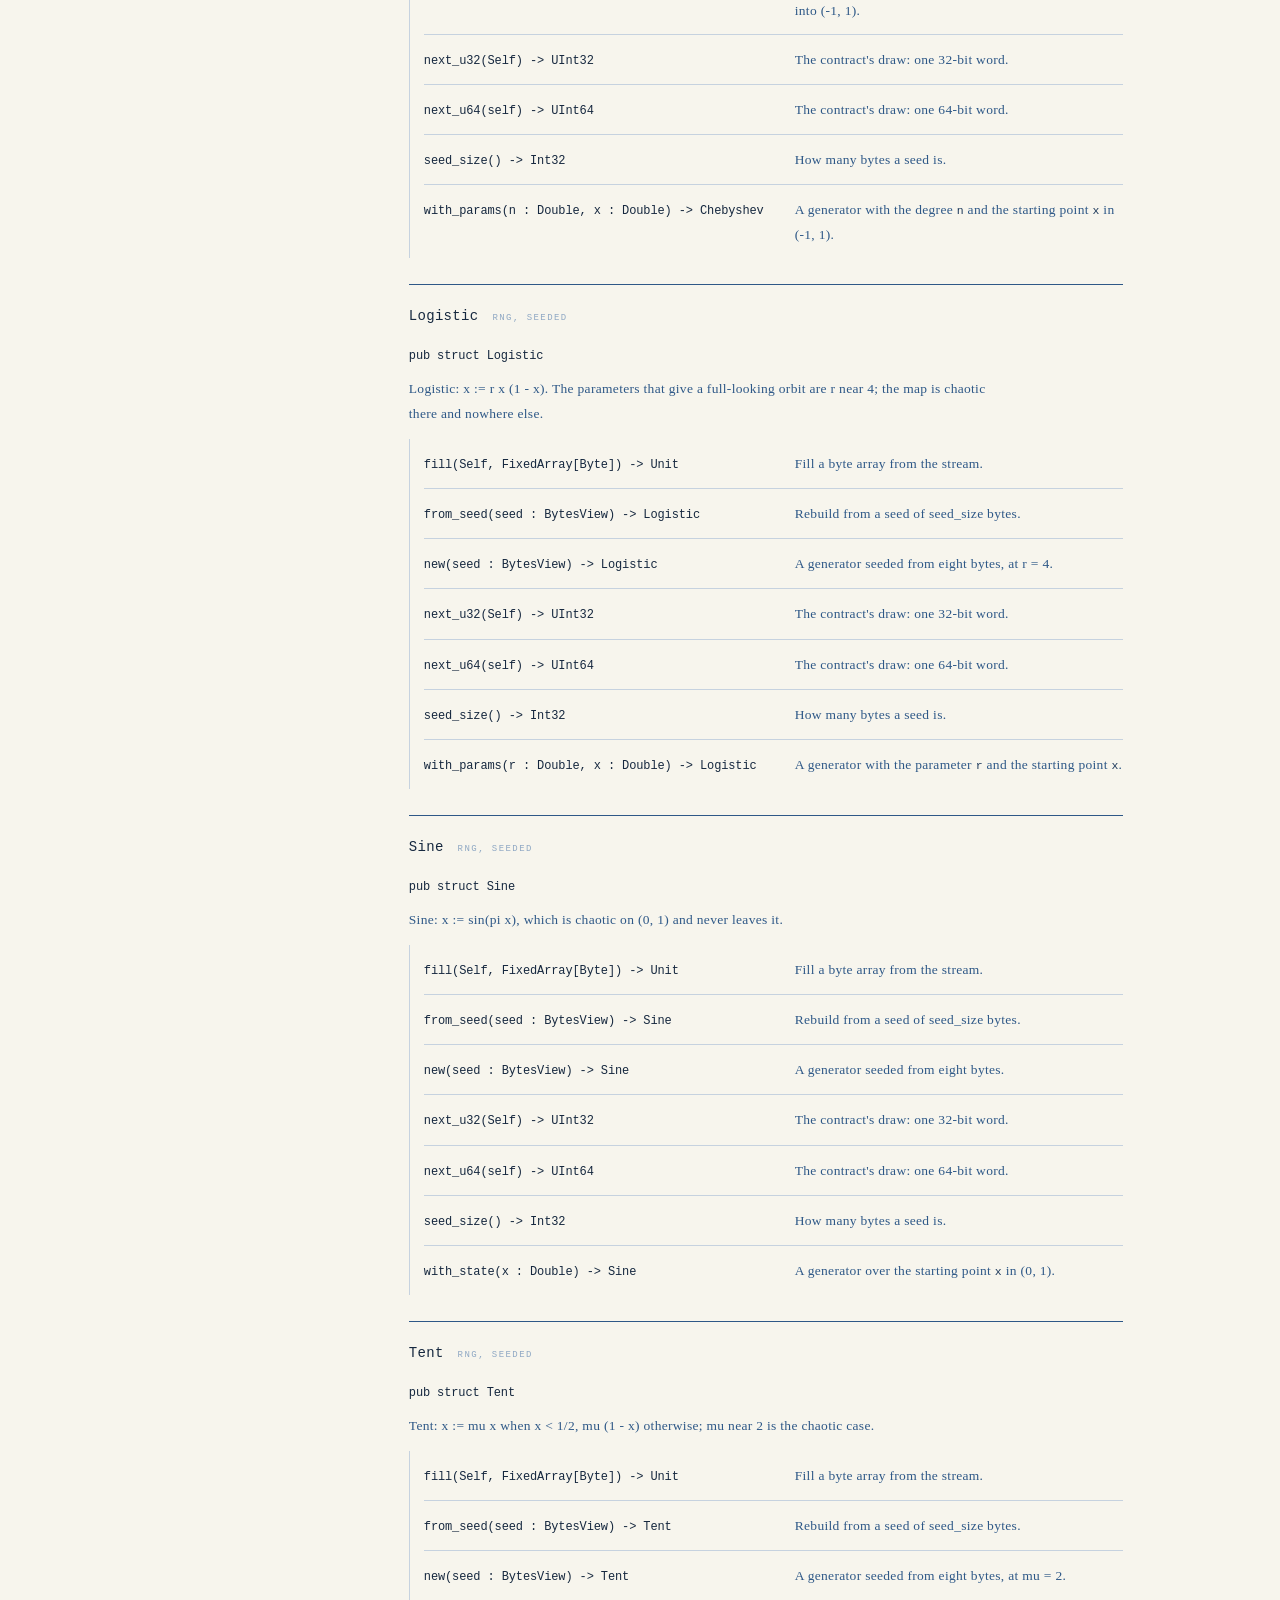
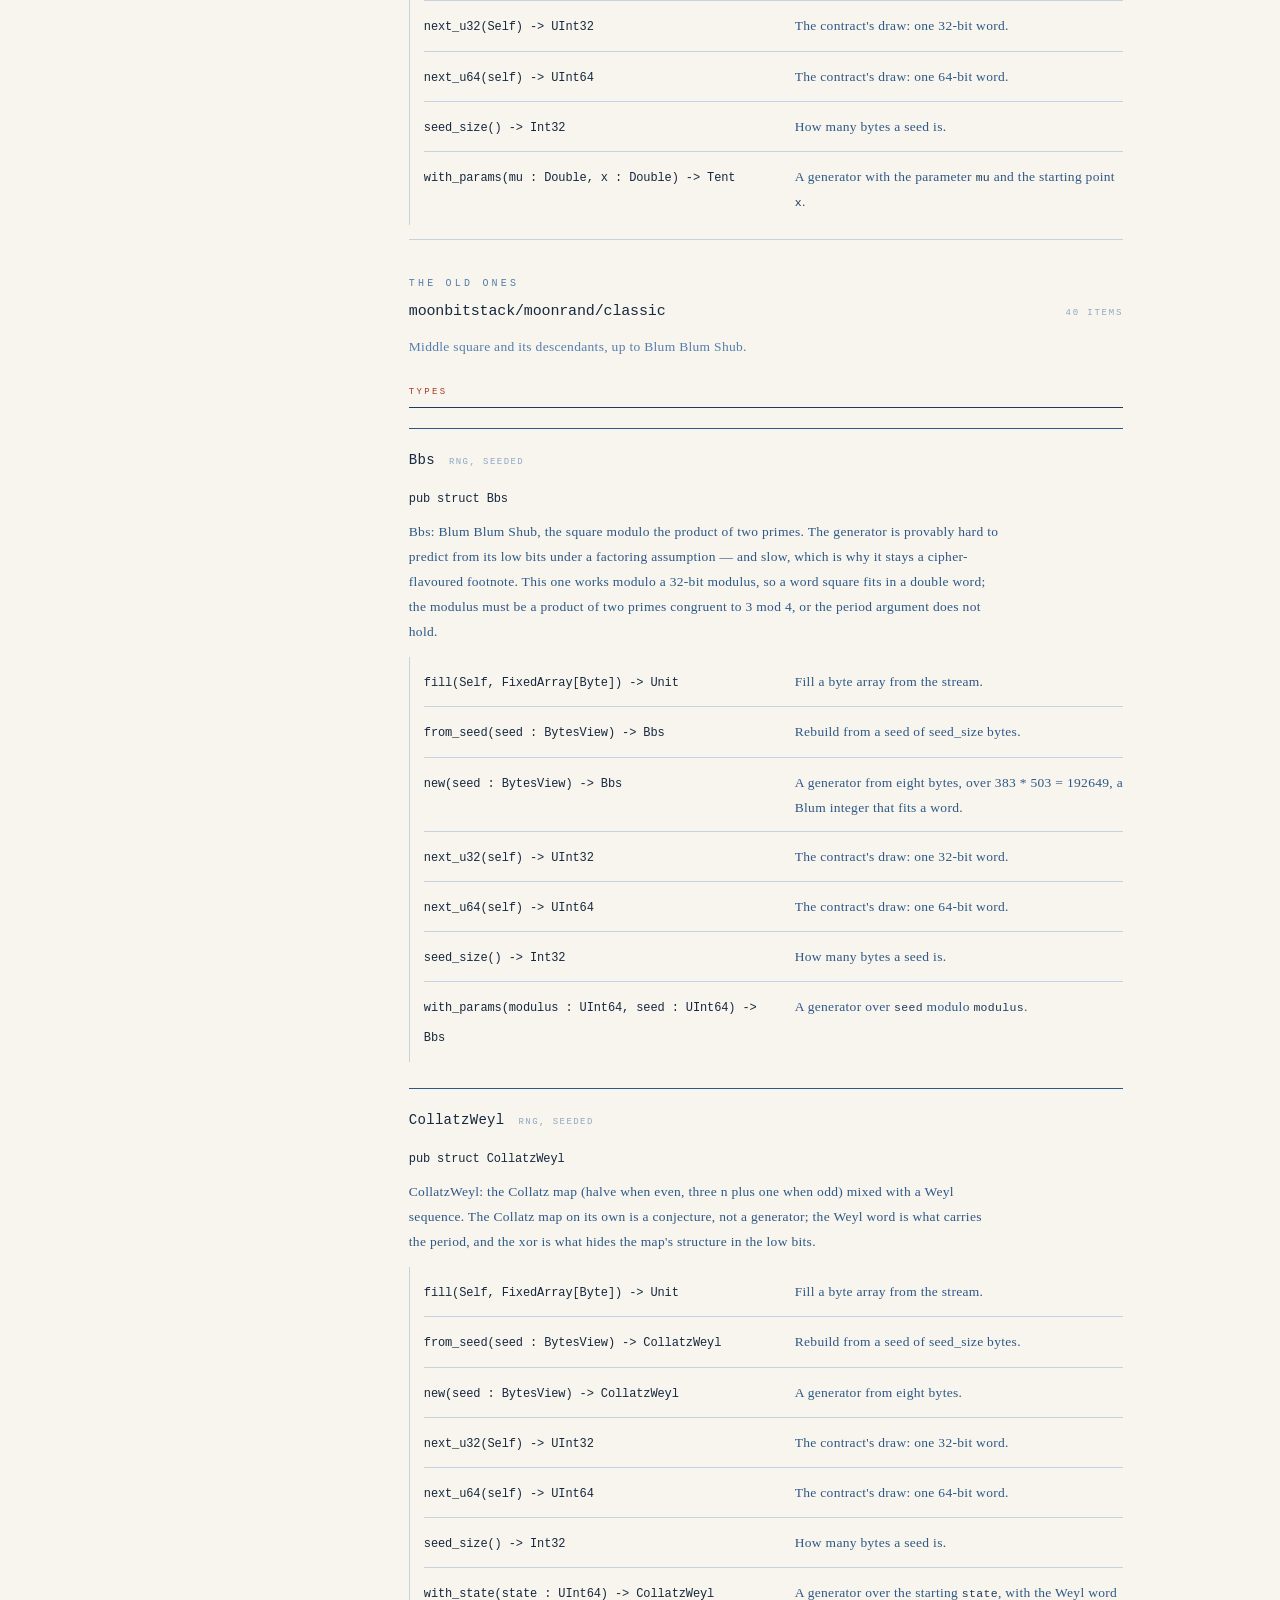
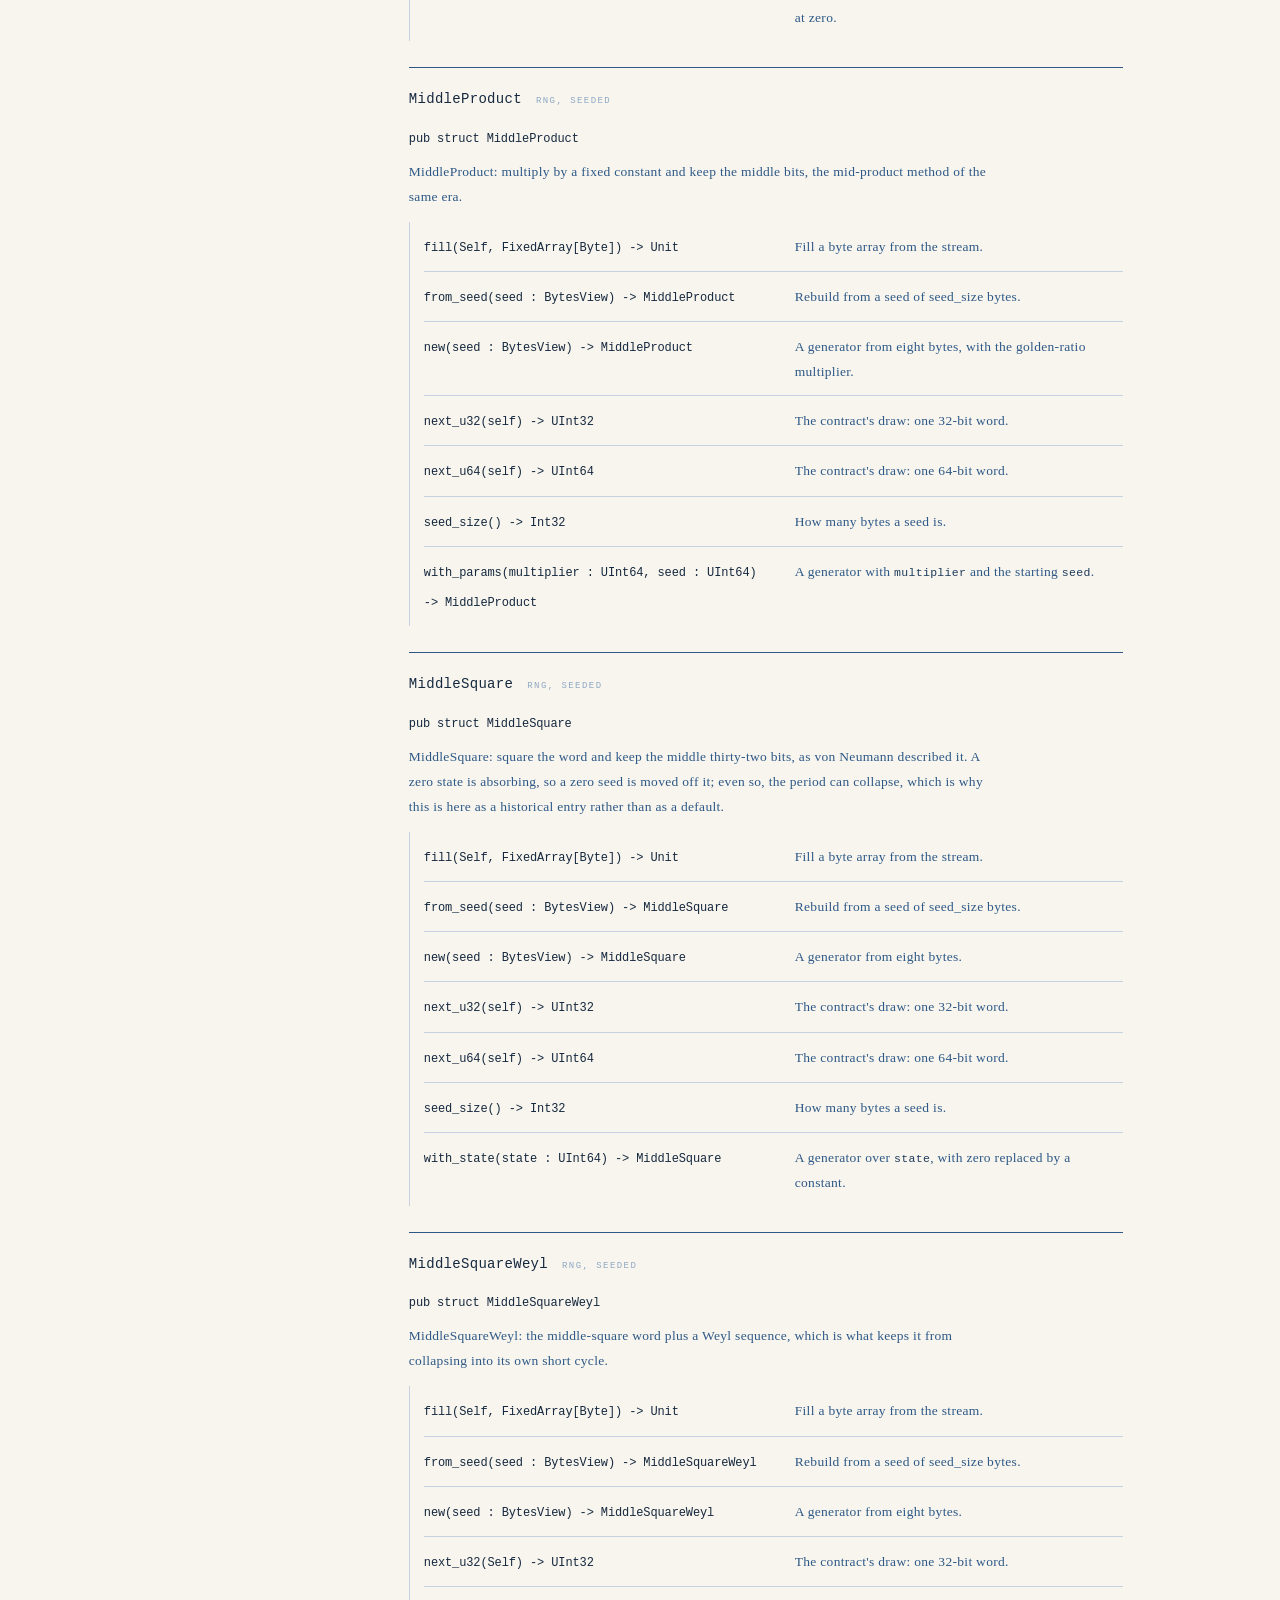
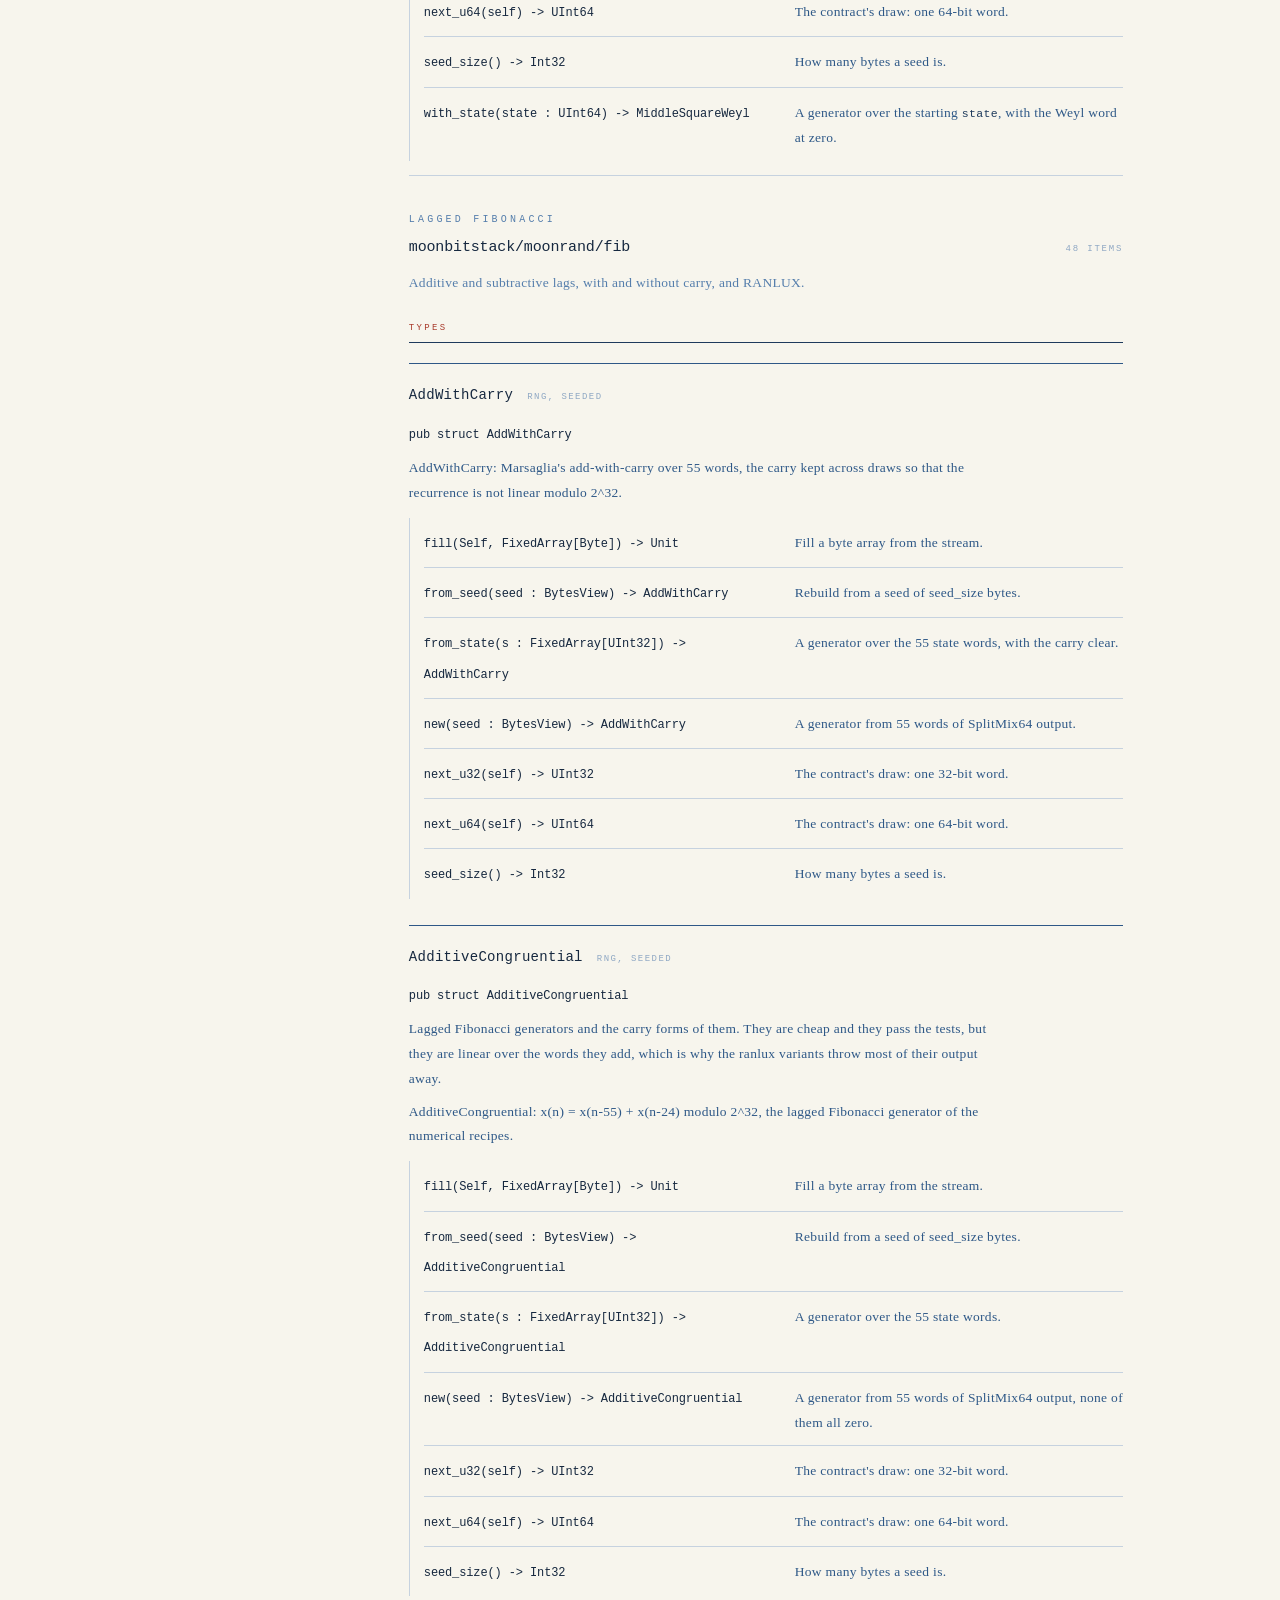
==== commit 3eb74c93: "docs(moonrand): read the docs off open traits too. `pub(open) trait` holds no space after `pub`, so " ====
--- a/docs/api.html
+++ b/docs/api.html
@@ -229,7 +229,7 @@
         <span class="ref__implements">trait</span>
       </header>
       <div class="ref__sig"><code>pub(open) trait Rng</code></div>
-      <div class="ref__doc"><p>A contract a generator keeps.</p></div>
+      <div class="ref__doc"><p>The contract every generator satisfies: produce uniform machine words. The algorithms in subpackages implement the one required method <code>next_u64</code>; the other two are shared defaults. The sampling and distribution functions in <code>moonrand</code> are generic over any <code>Rng</code>.</p><p>Methods take <code>Self</code> by value and keep their state in interior-mutable fields (<code>Array</code> buffers and <code>priv mut</code> scalars), so a draw advances the caller&#x27;s generator without a mutable reference. That is also why a generator is a handle rather than a value: <code>let b = a</code> copies the handle and shares its buffer, so both draws advance one state. For two independent streams, build two generators from the seed.</p></div>
       <div class="ref__methods">
       <div class="ref__item" data-item="moonbitstack/moonrand/contract::Rng::next_u64">
         <div class="ref__sig"><code>fn next_u64(Self) -&gt; UInt64</code></div>
@@ -250,8 +250,8 @@
         <h3><code>Secure</code></h3>
         <span class="ref__implements">trait</span>
       </header>
-      <div class="ref__sig"><code>pub(open) trait Secure : Rng</code></div>
-      <div class="ref__doc"><p>A contract a generator keeps.</p></div>
+      <div class="ref__sig"><code>pub(open) trait Secure : Rng {} ///| /// A generator rebuilt from a seed, for reproducible runs. pub(open) trait Seeded : Rng</code></div>
+      <div class="ref__doc"><p>A generator fit for cryptography: ChaCha and the like. Philox and PCG pass statistical tests but are not, so they do not carry this marker.</p></div>
     </article>
     <article class="ref__type" id="i-contract-seeded" data-item="moonbitstack/moonrand/contract::Seeded">
       <header class="ref__head">
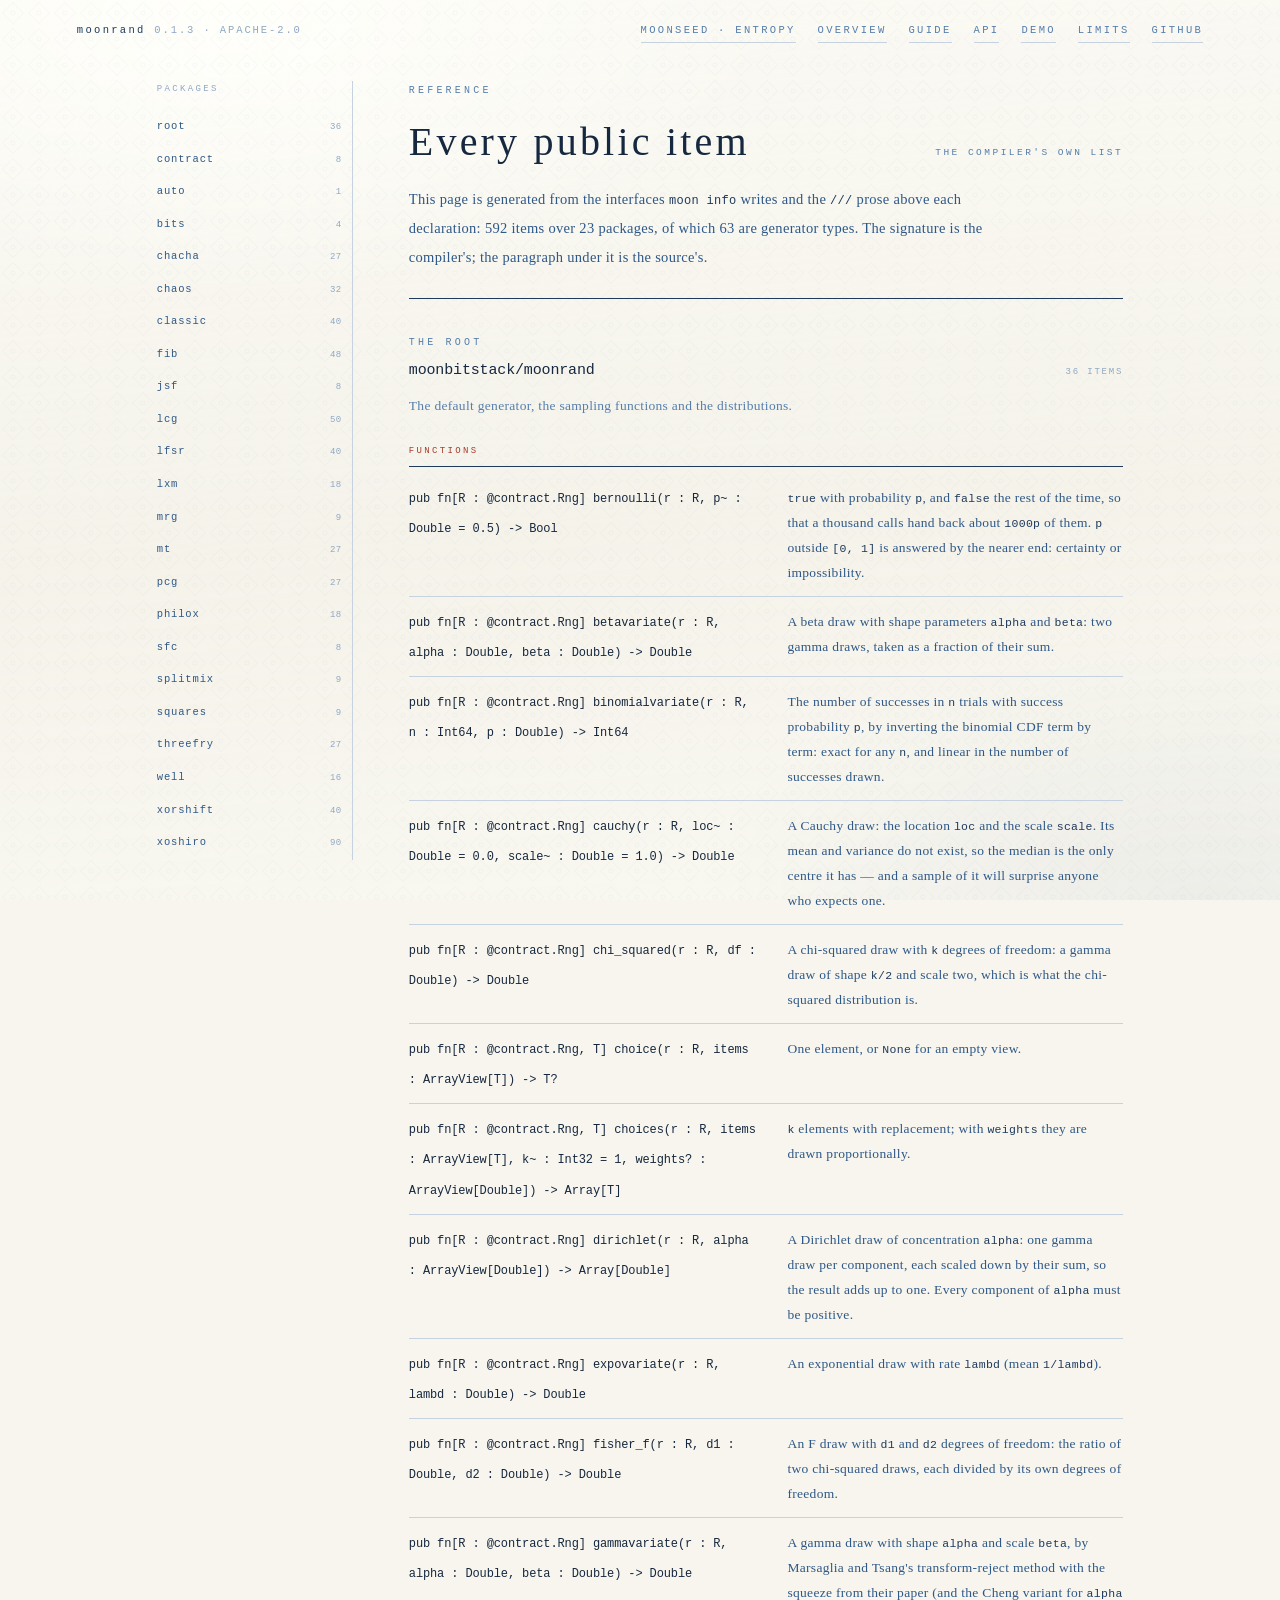
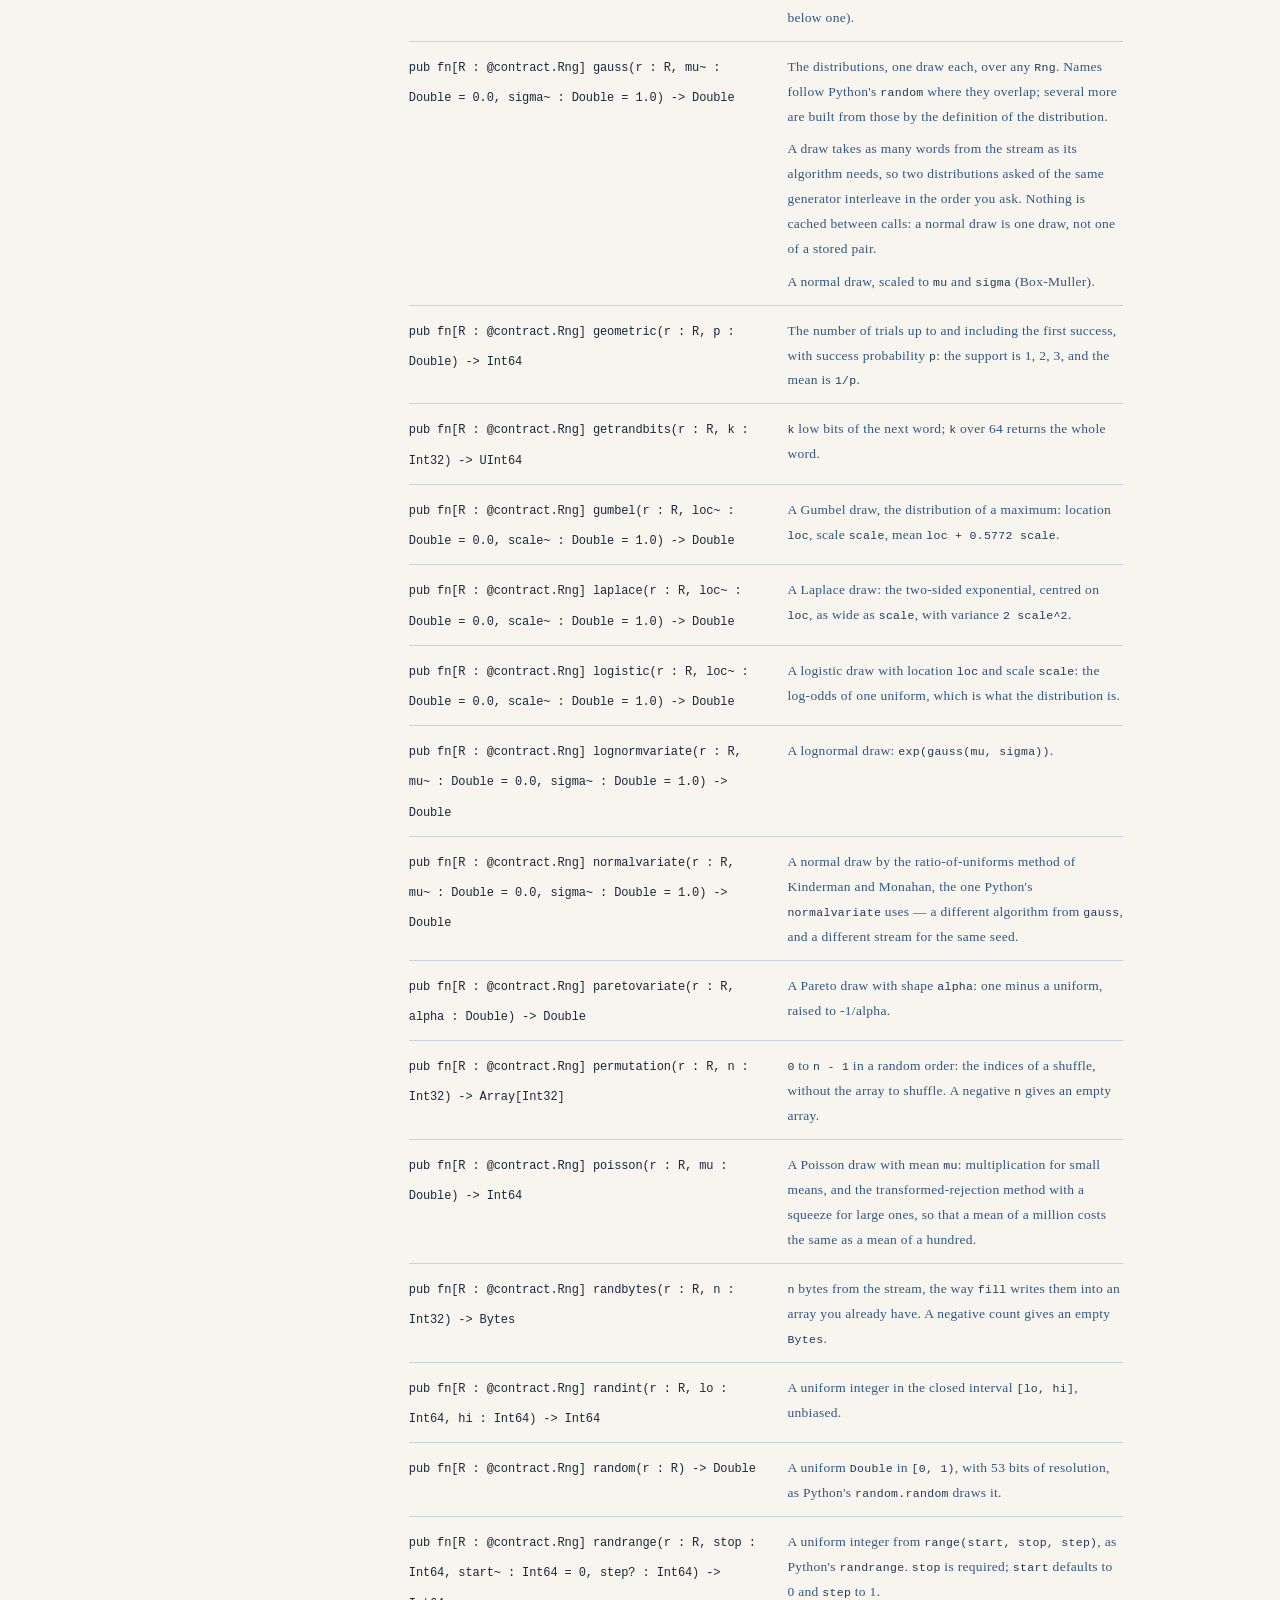
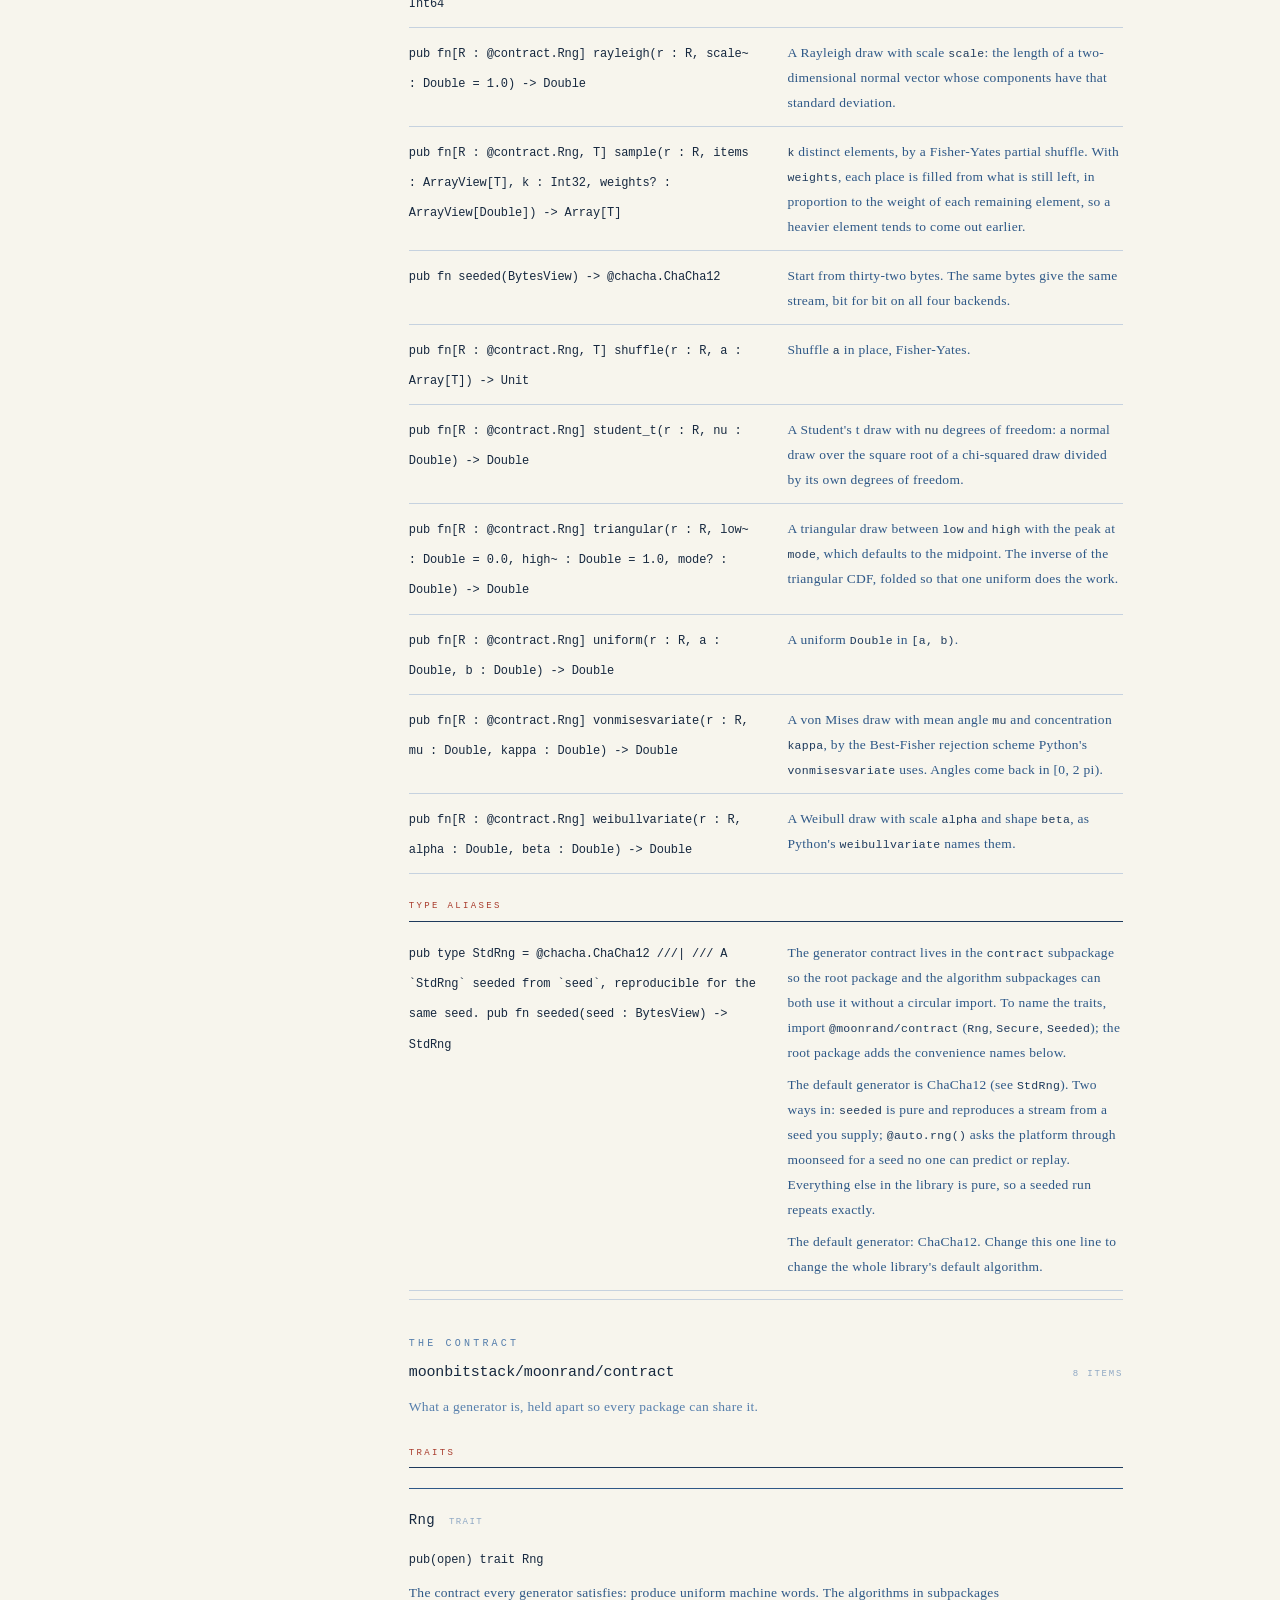
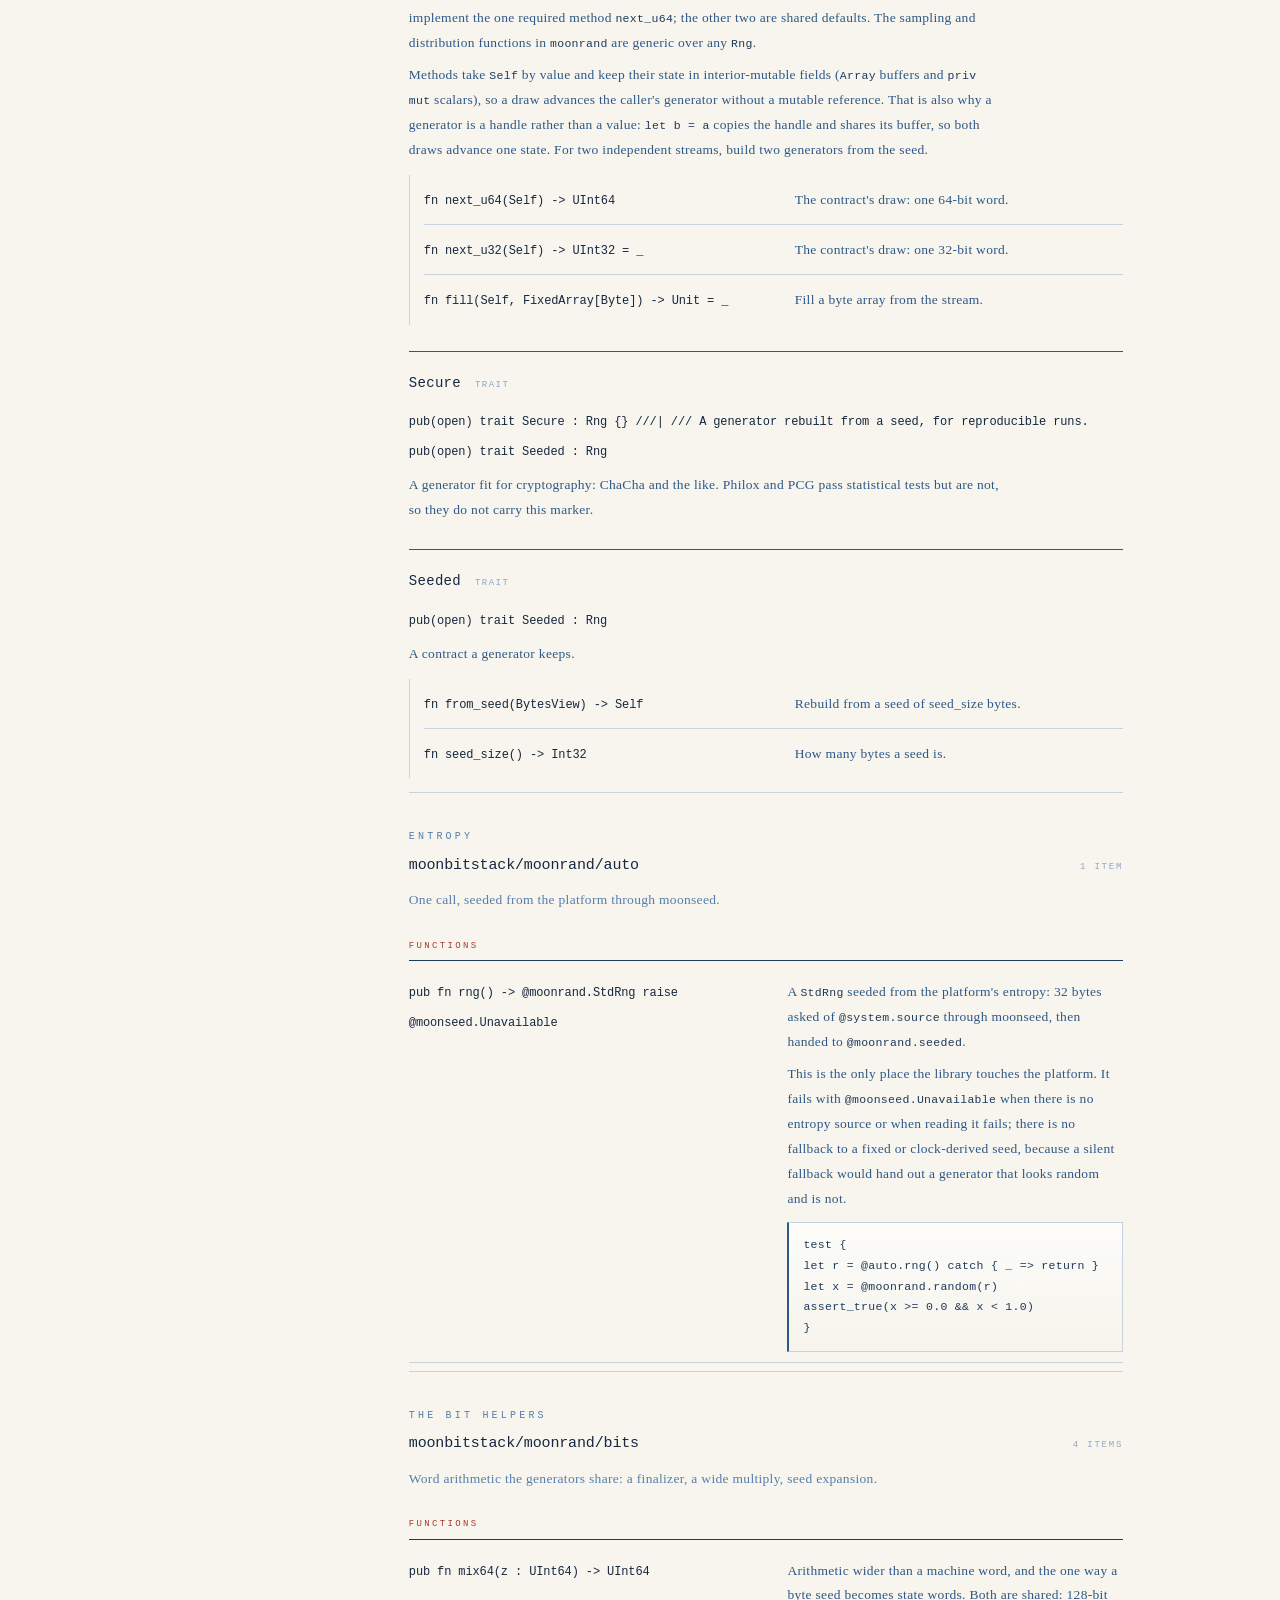
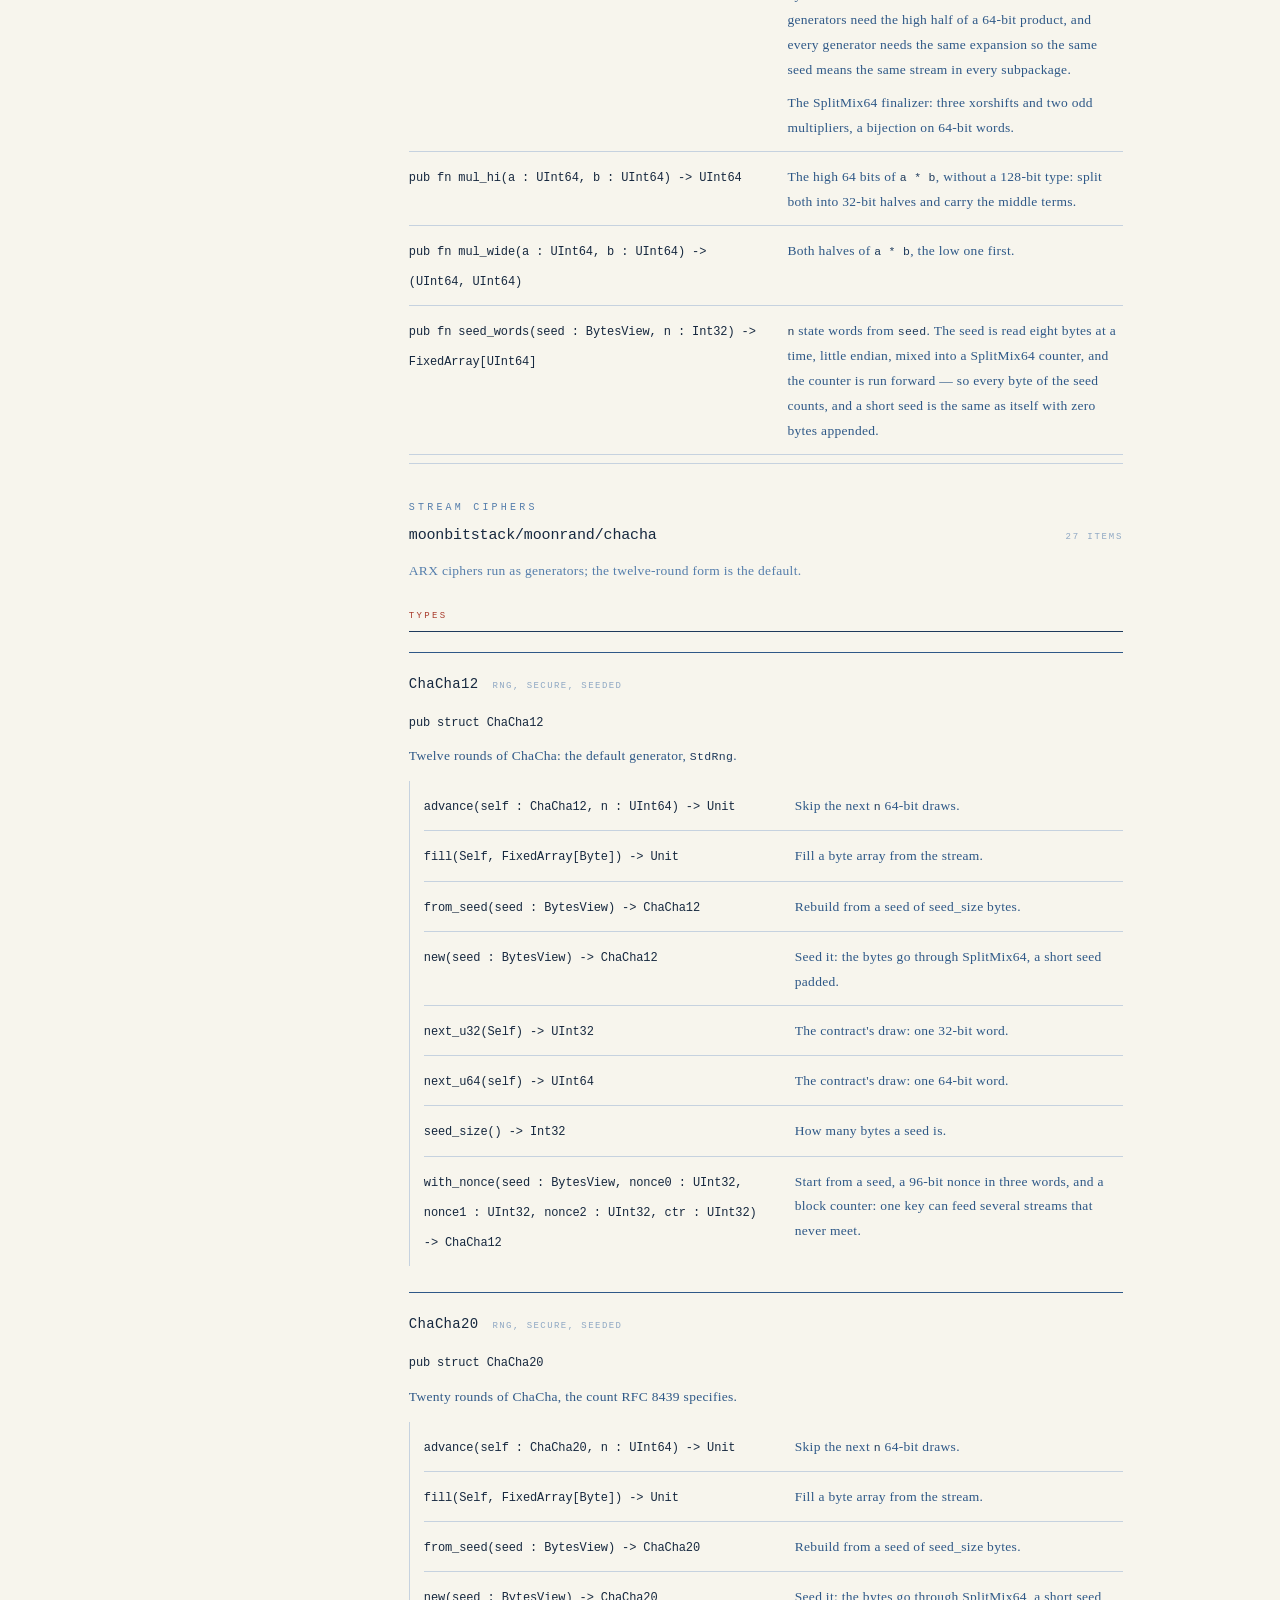
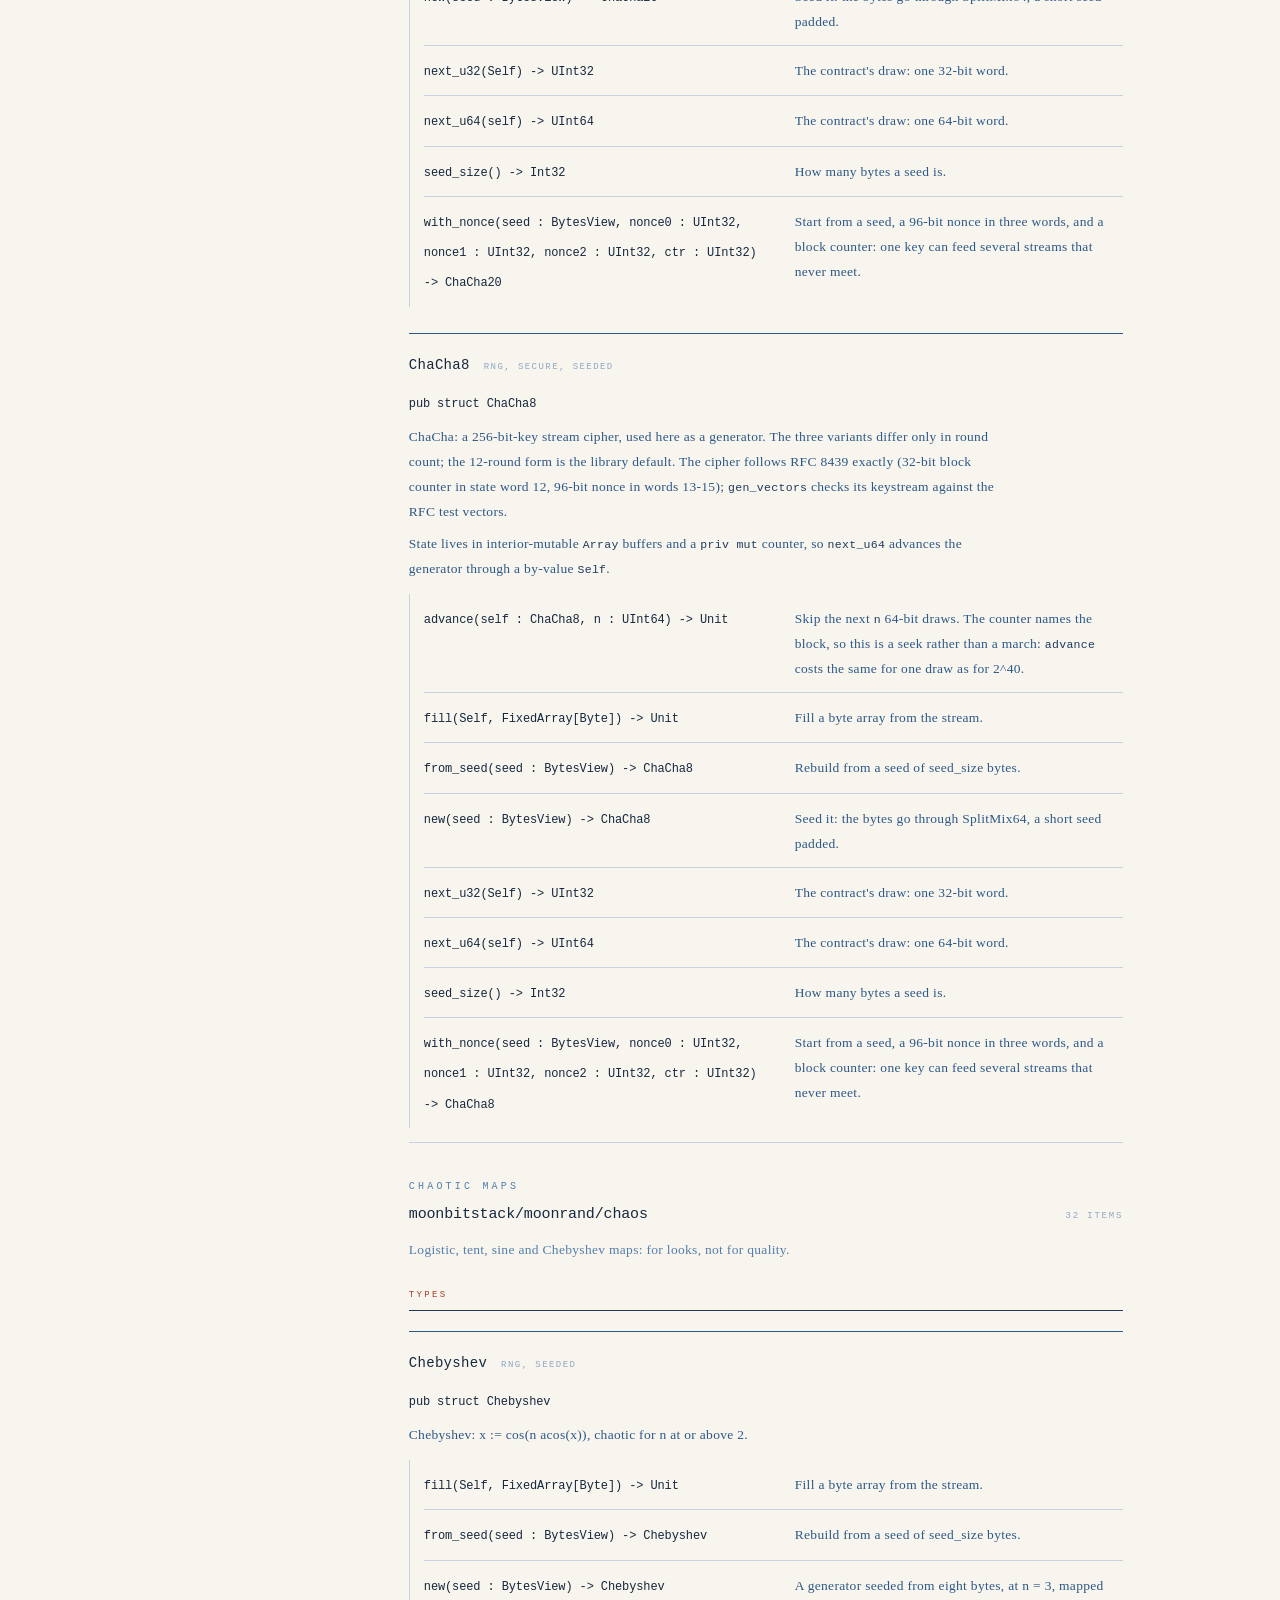
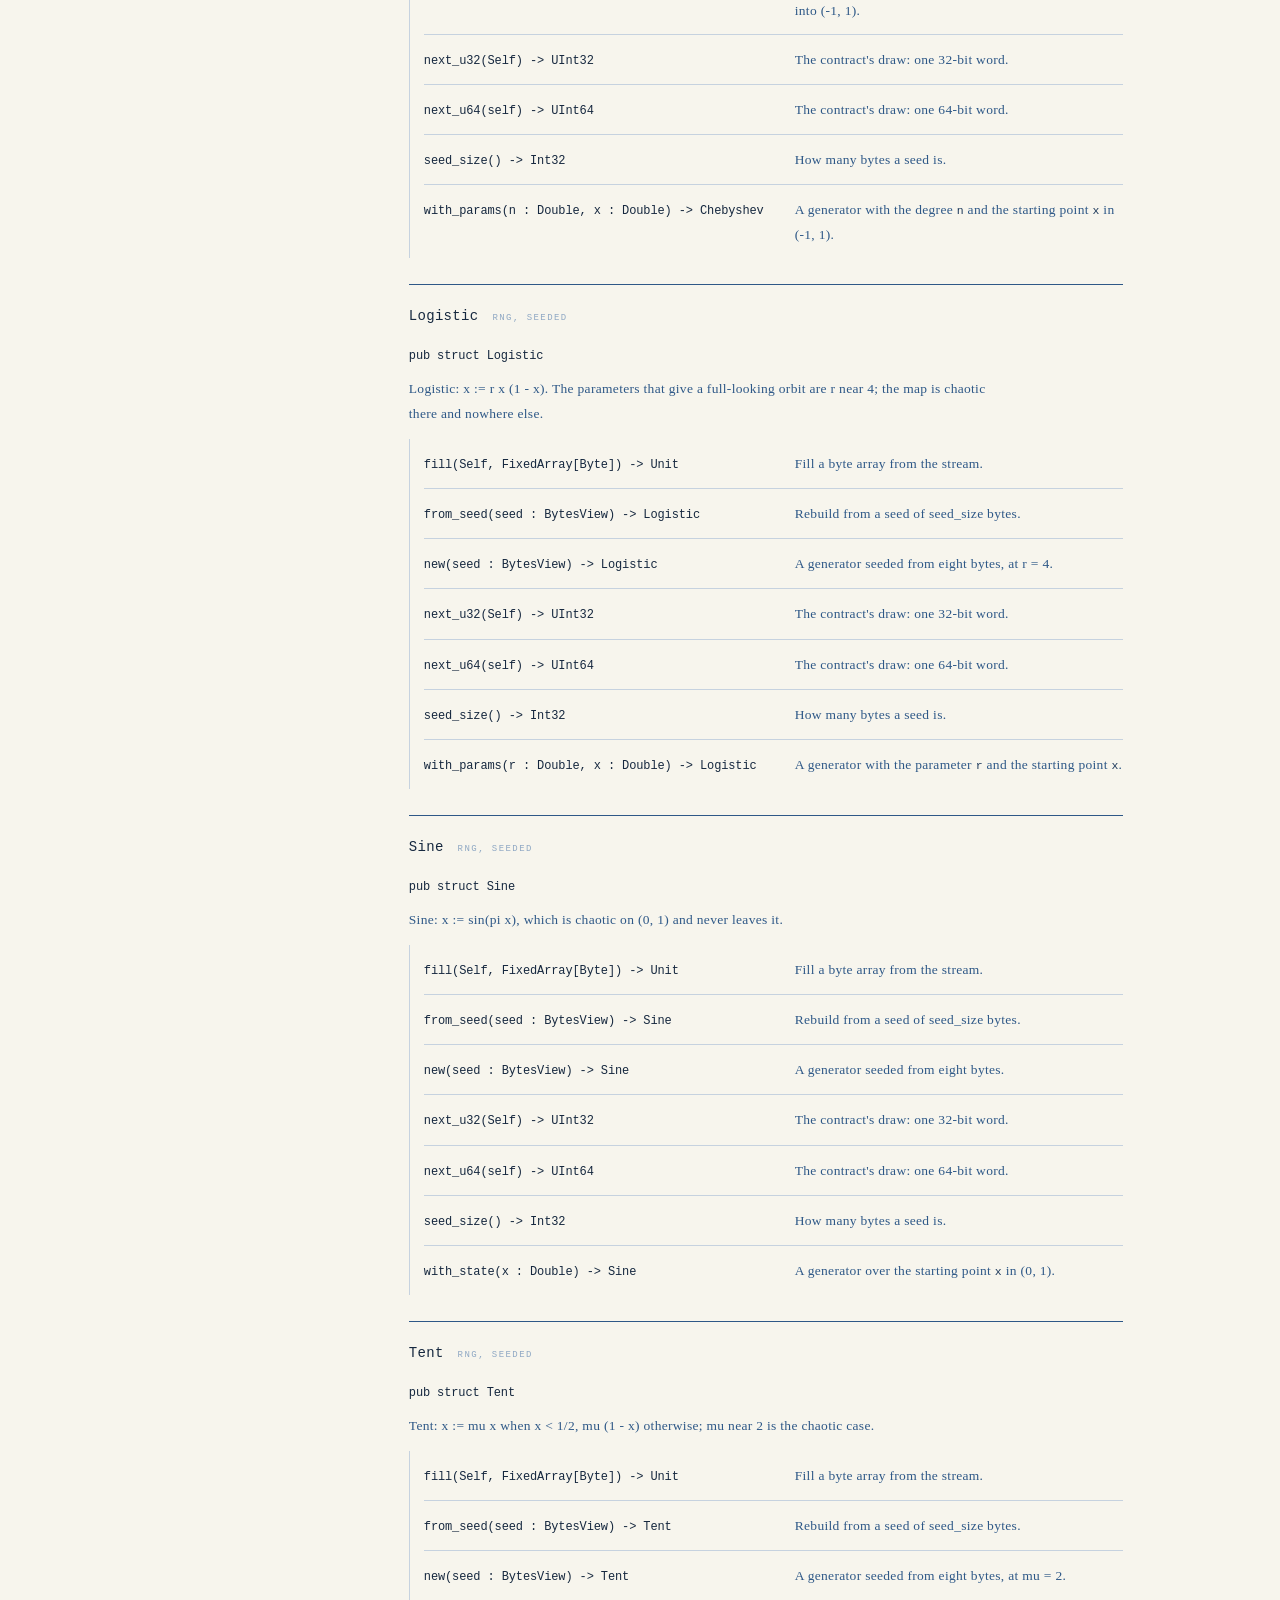
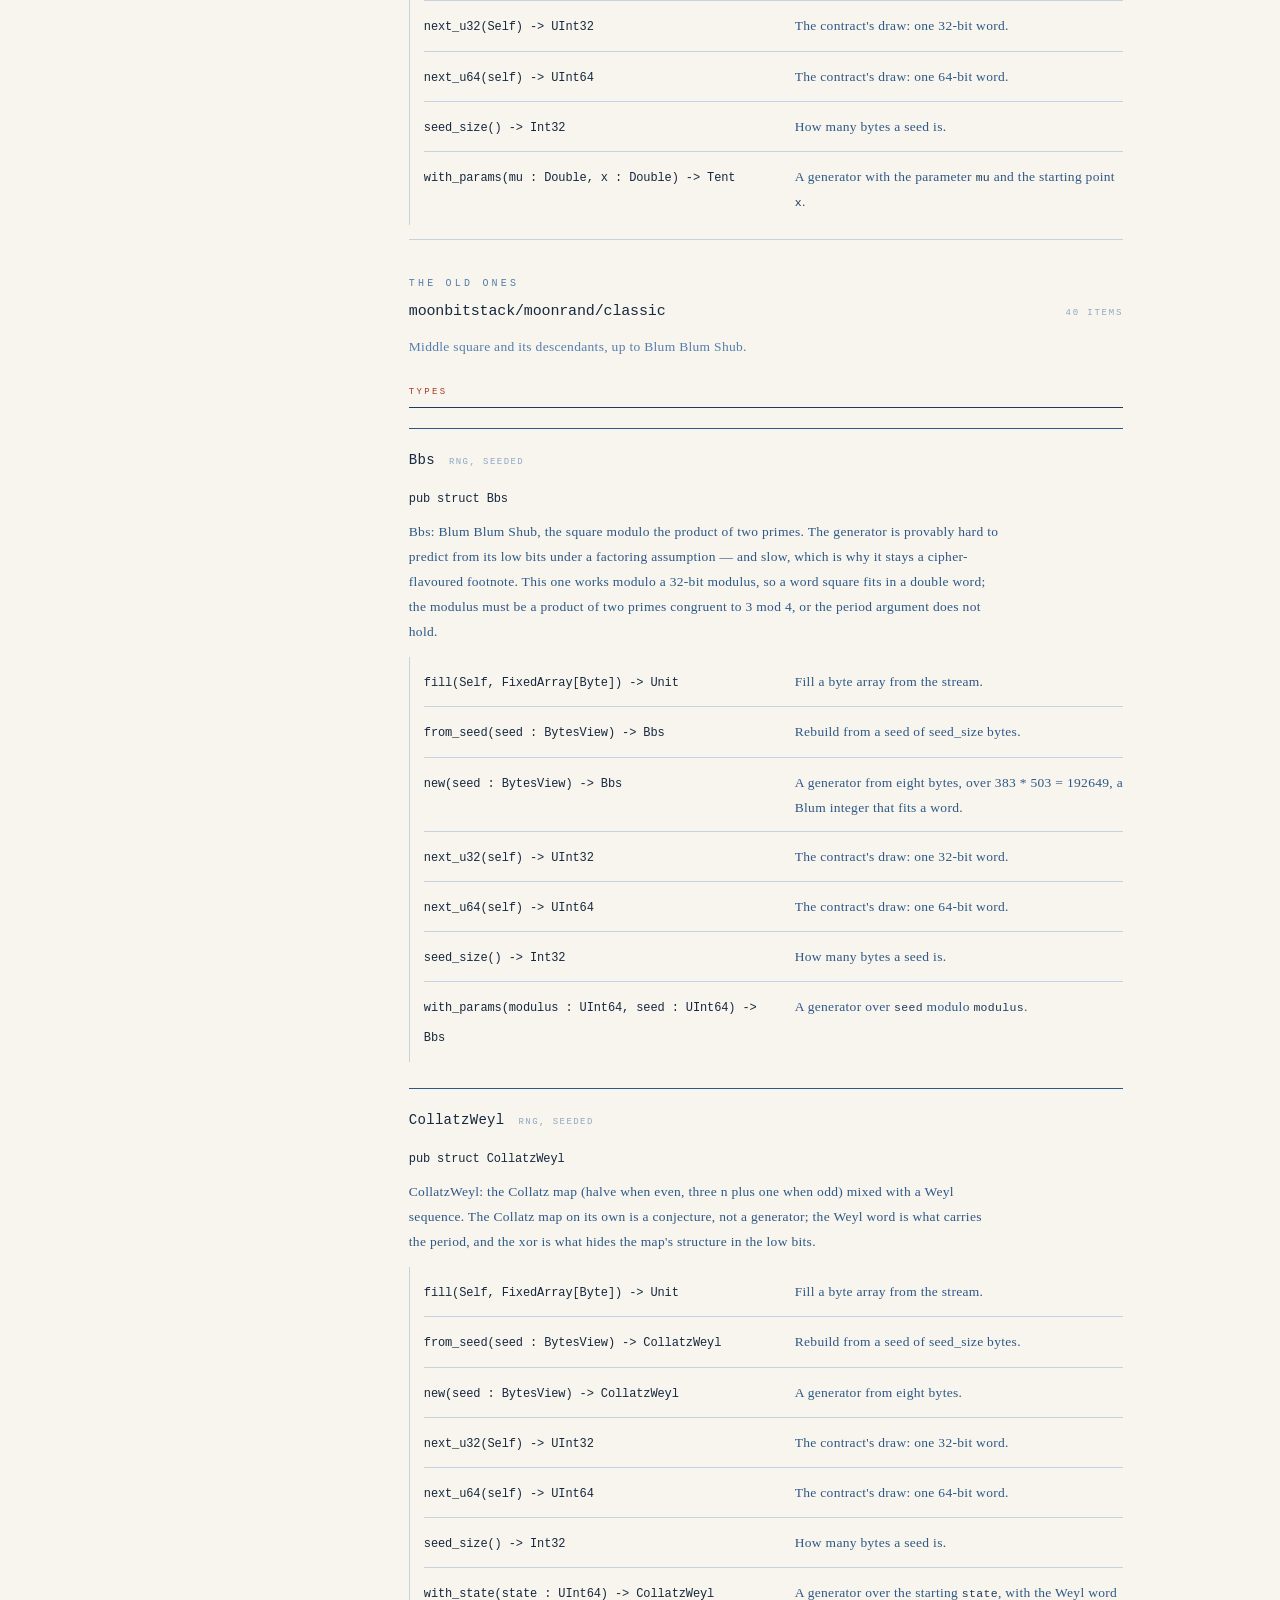
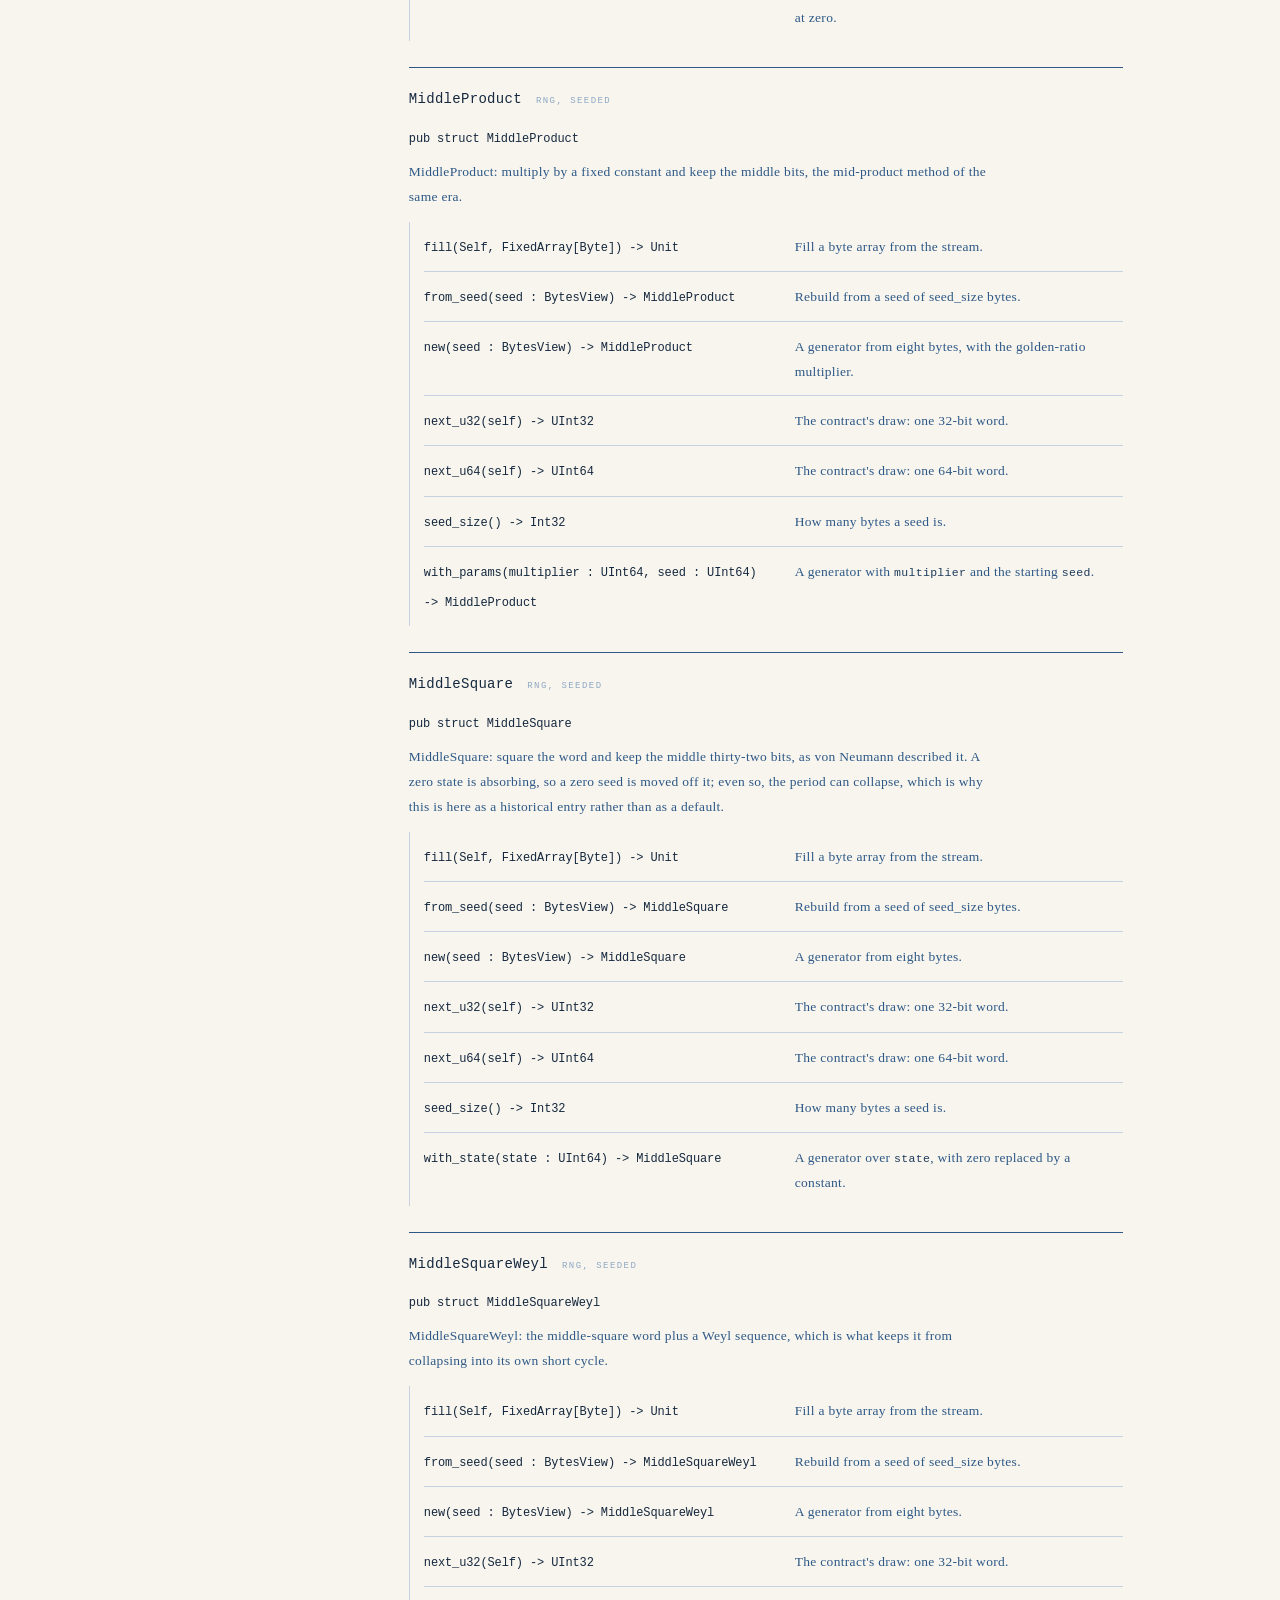
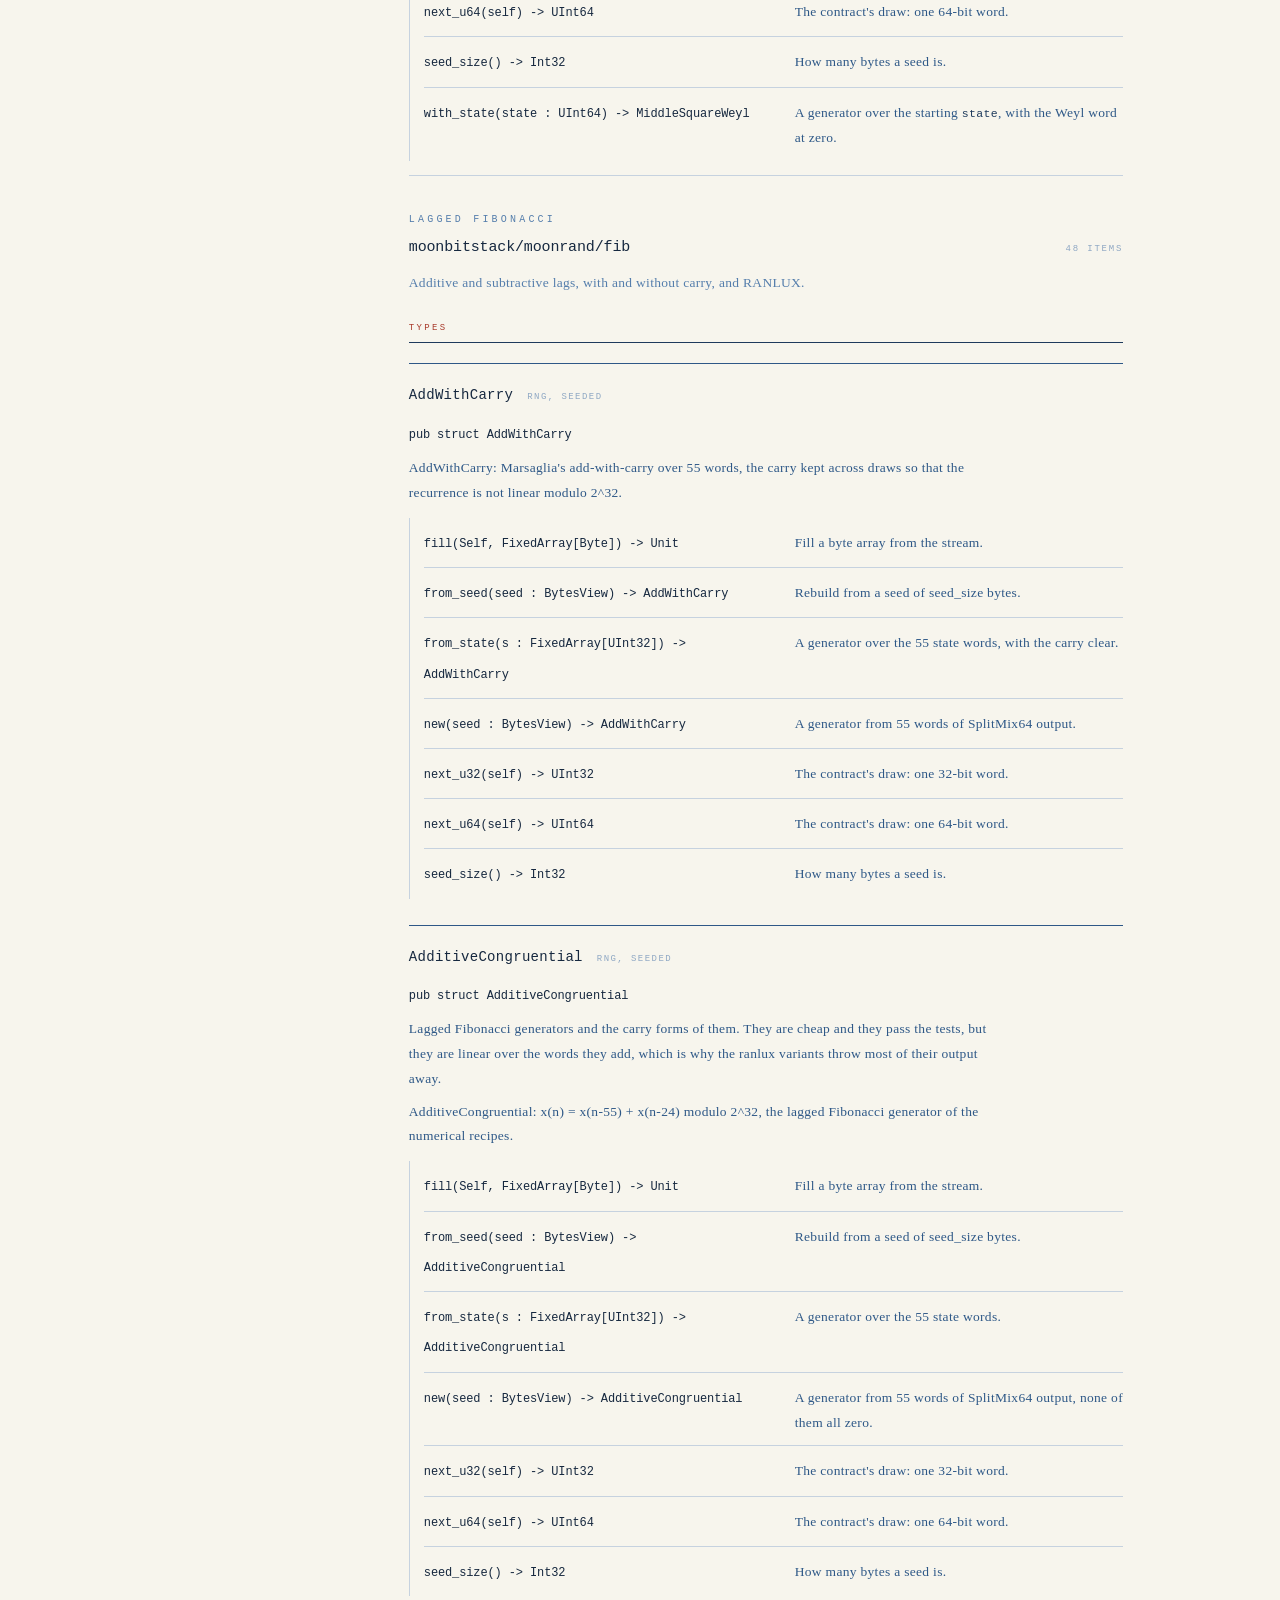
==== commit e826221c: "docs(moonrand): one header, the same five ways out, on every page. The reference and the guide each " ====
--- a/docs/api.html
+++ b/docs/api.html
@@ -17,8 +17,9 @@
       <a href="https://moonbitstack.github.io/moonseed/">moonseed · entropy</a>
       <a href="index.html">overview</a>
       <a href="guide.html">guide</a>
+      <a href="api.html" aria-current="page">api</a>
       <a href="index.html#plates">demo</a>
-      <a href="api.html" aria-current="page">api</a>
+      <a href="index.html#limits">limits</a>
       <a href="https://github.com/moonbitstack/moonrand">GitHub</a>
     </div>
   </header>
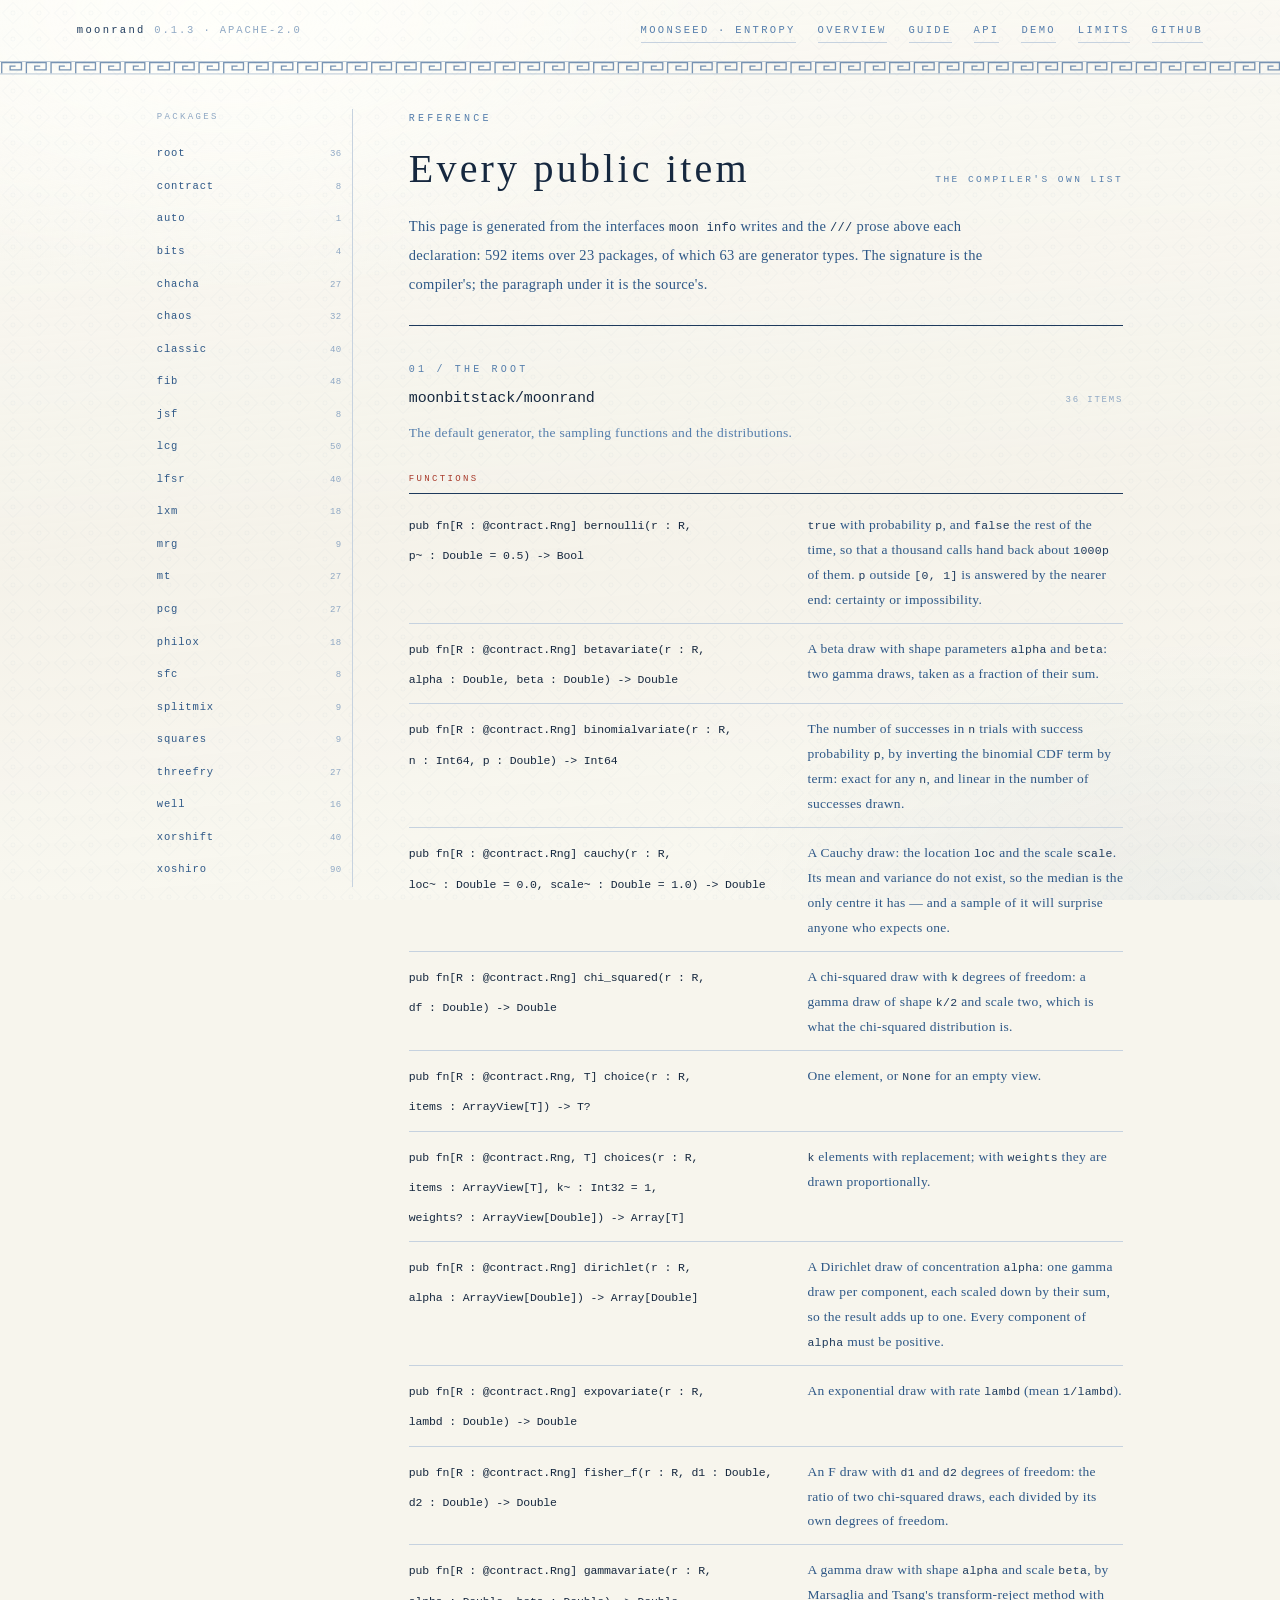
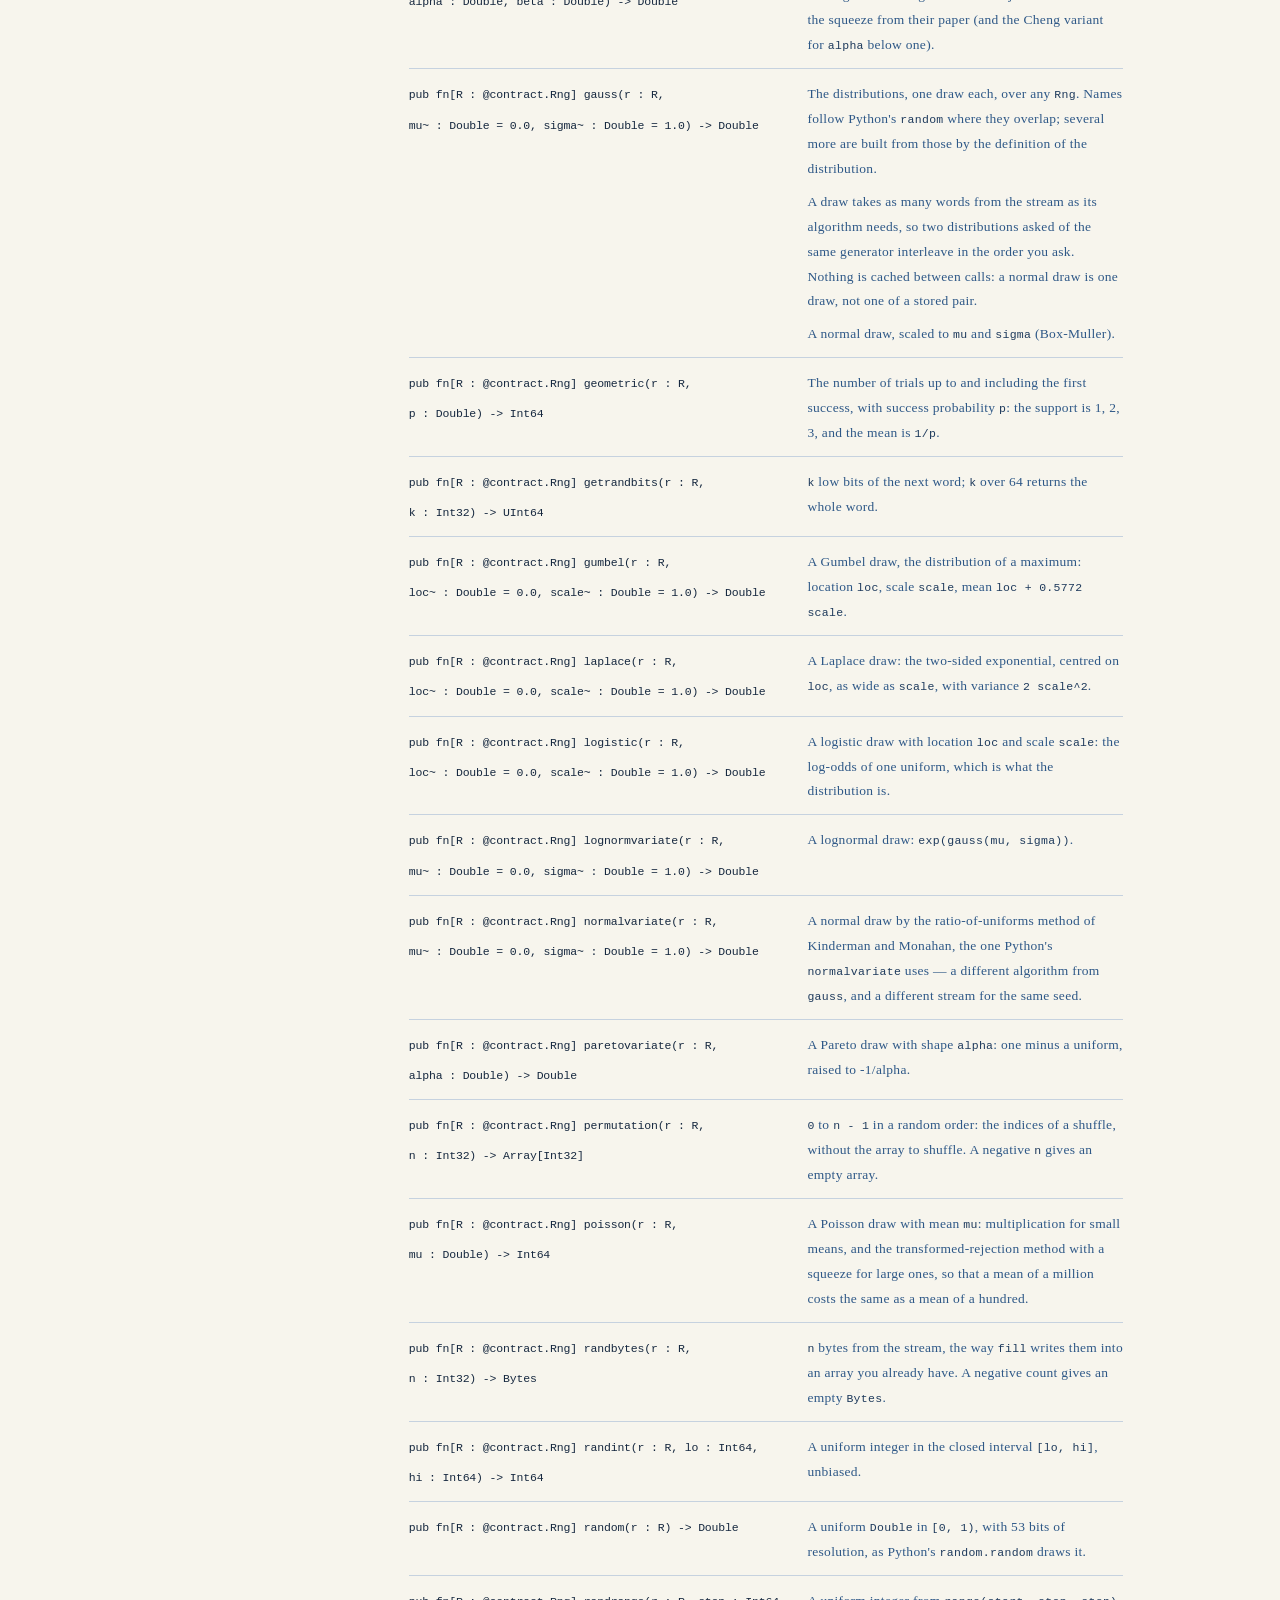
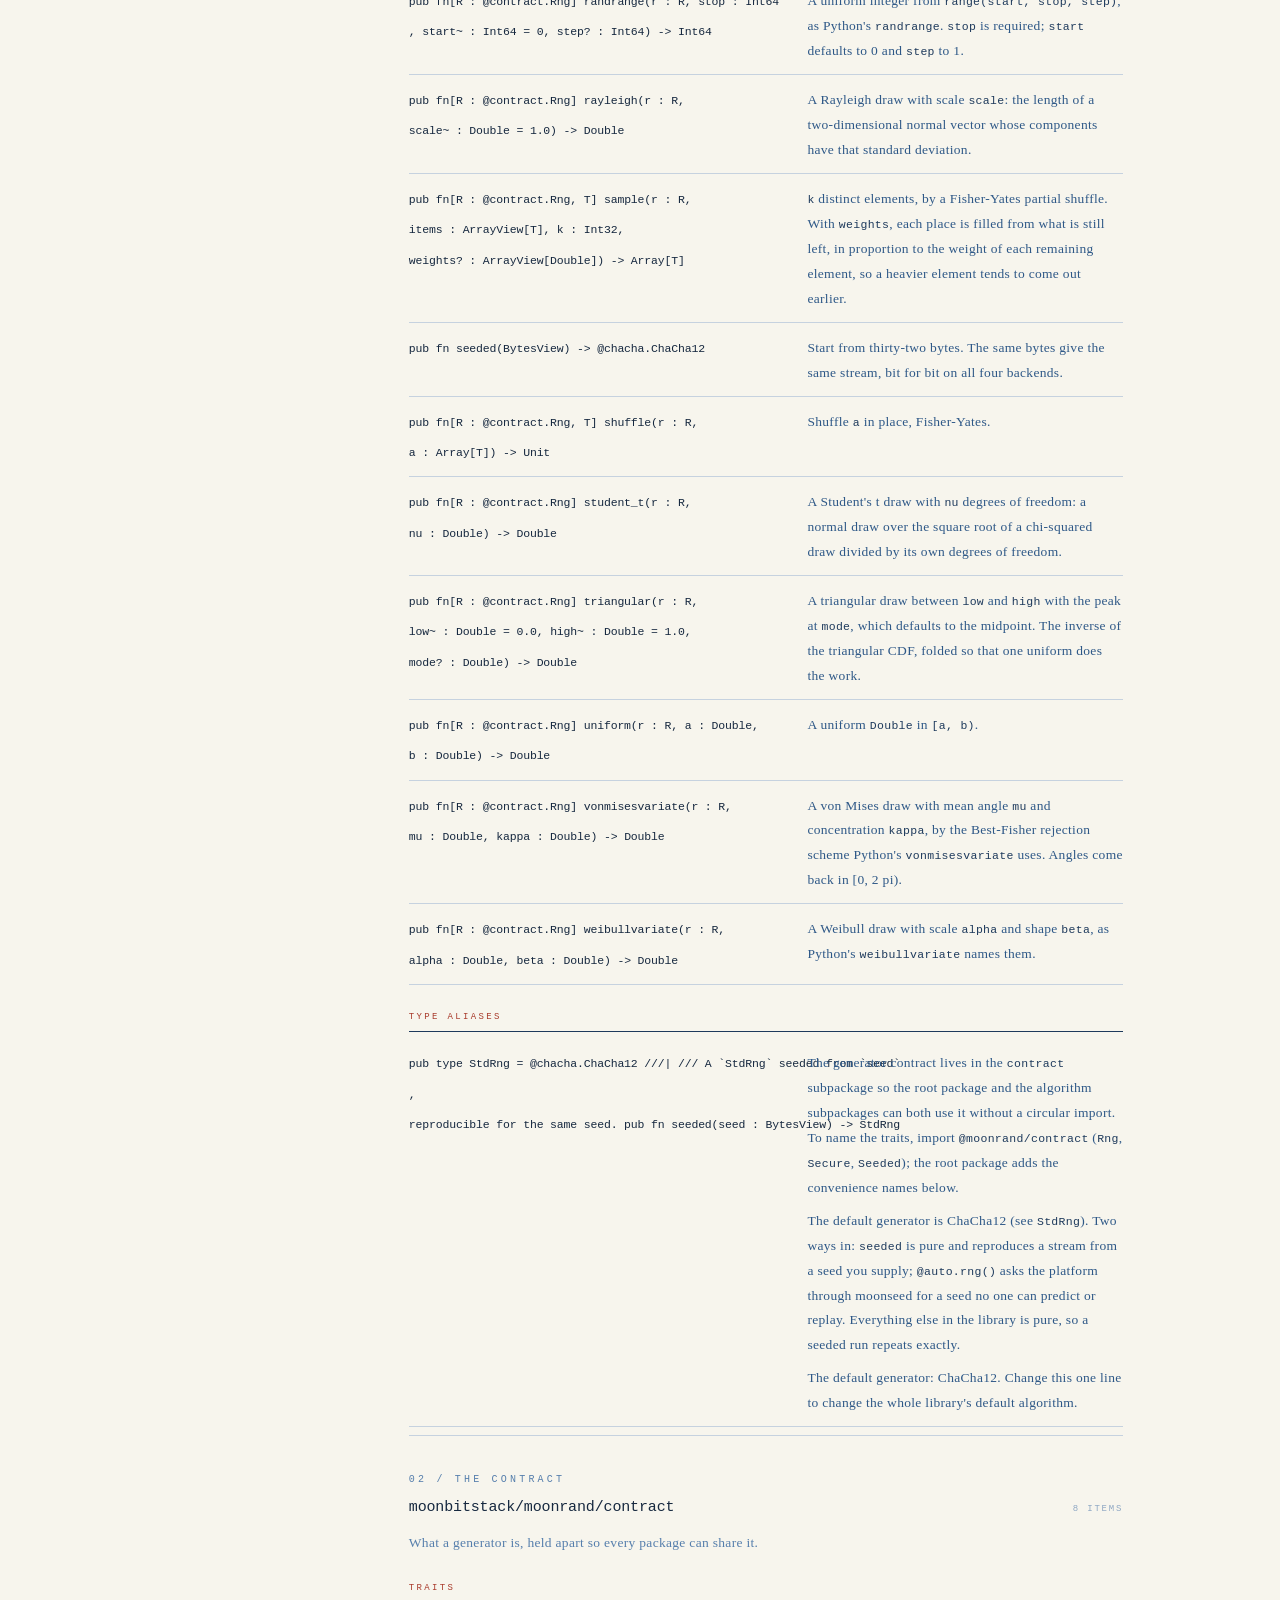
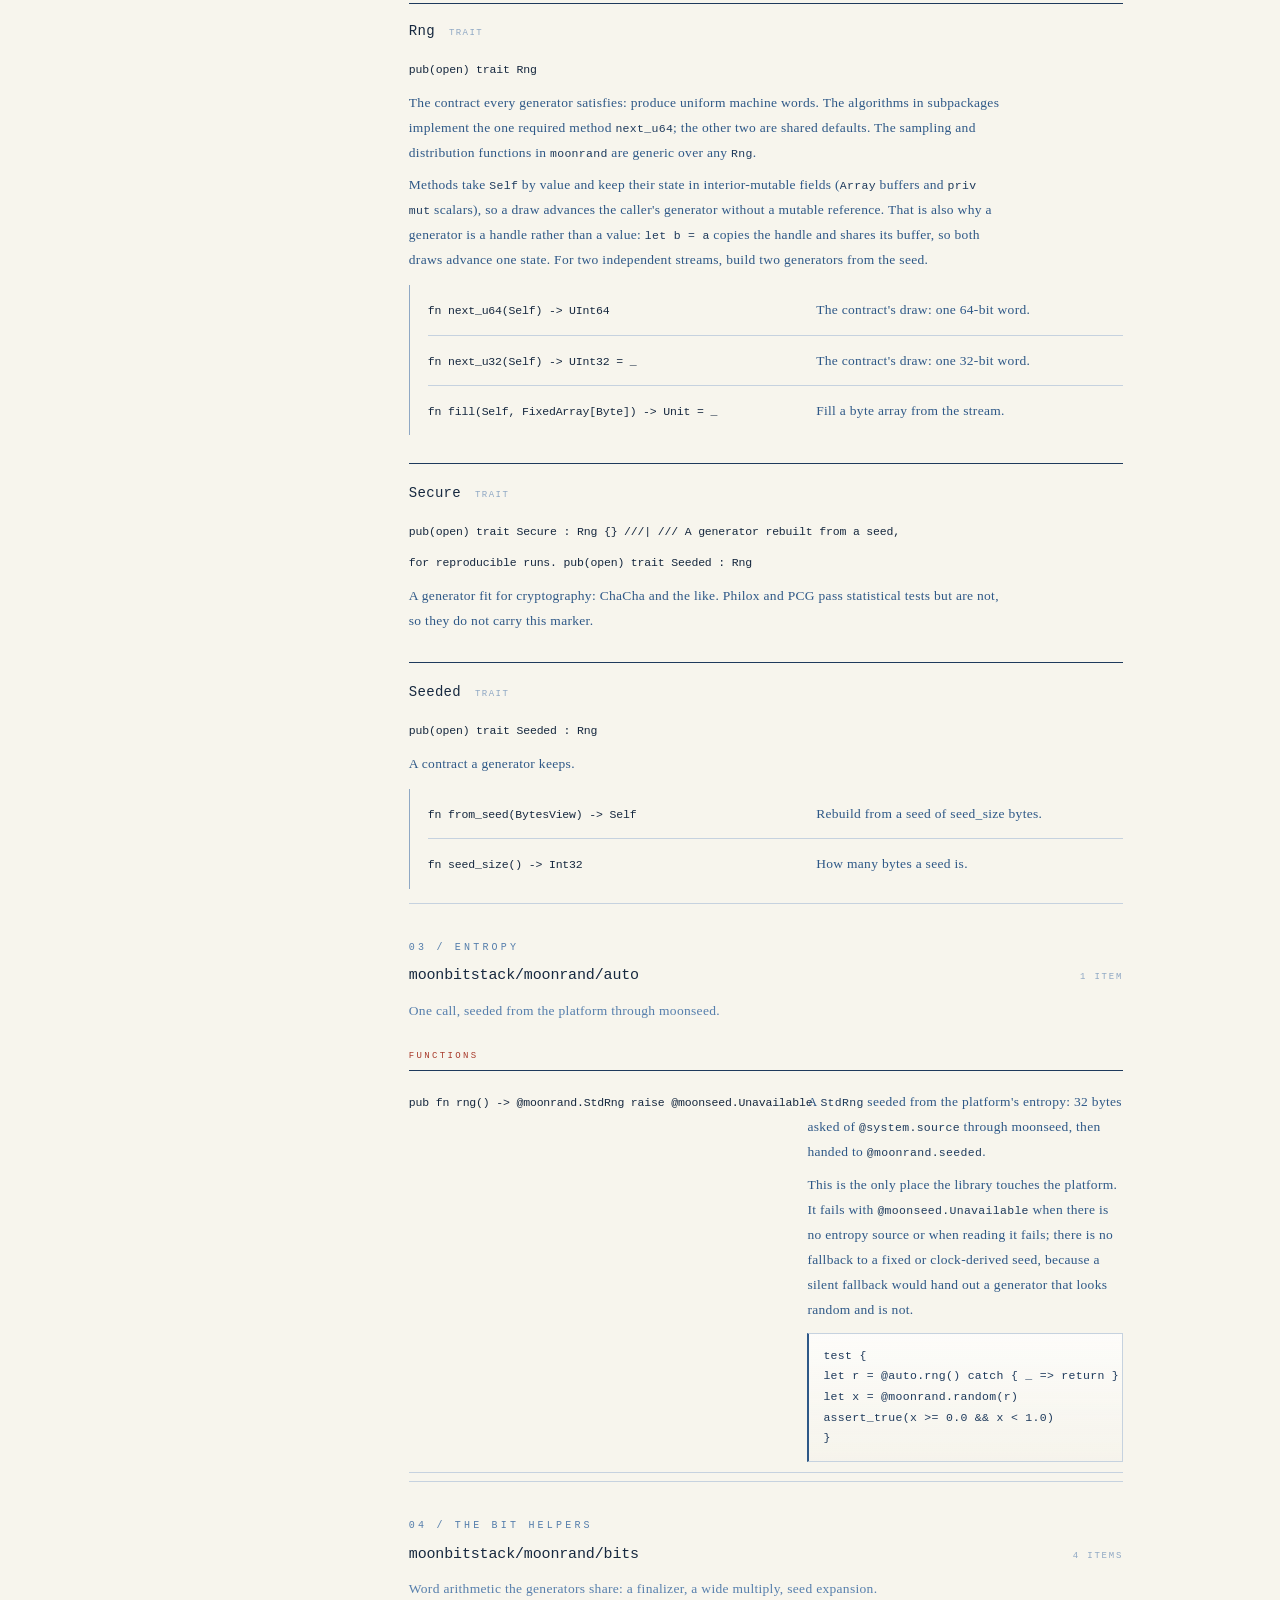
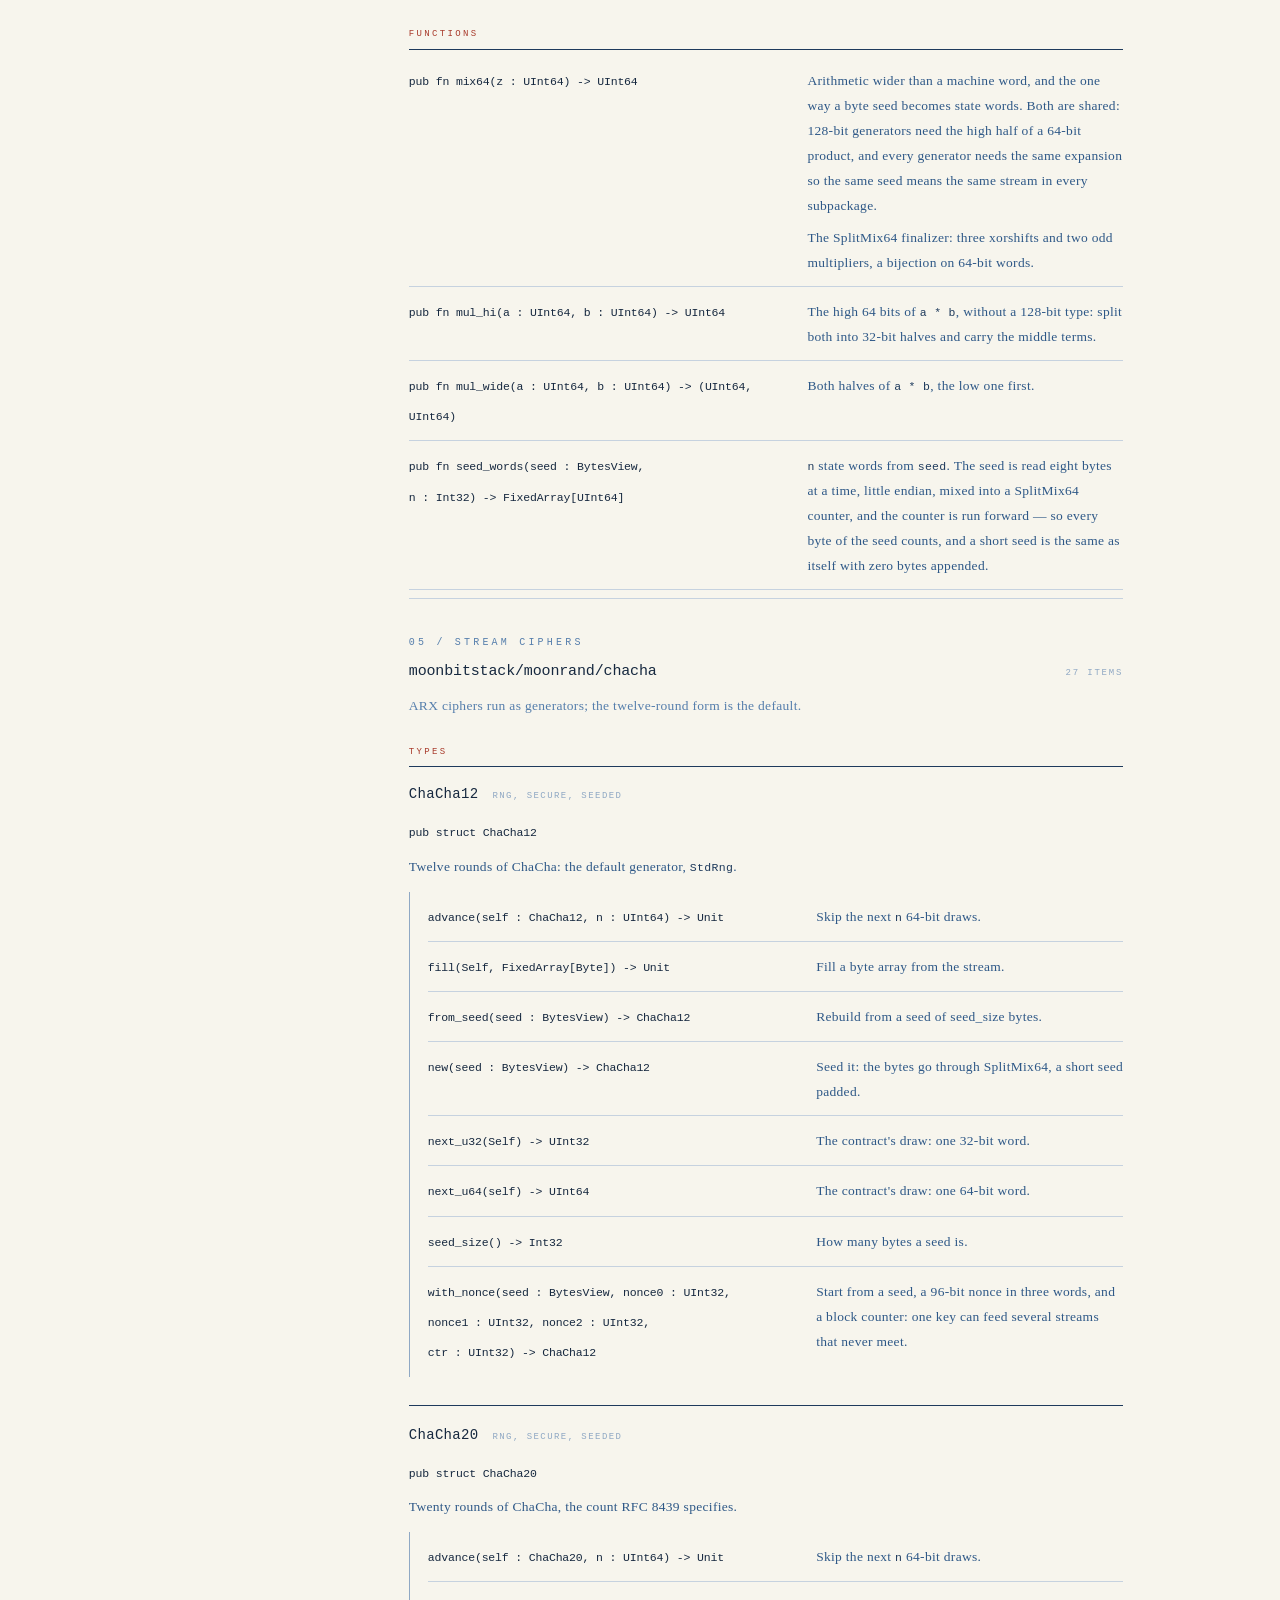
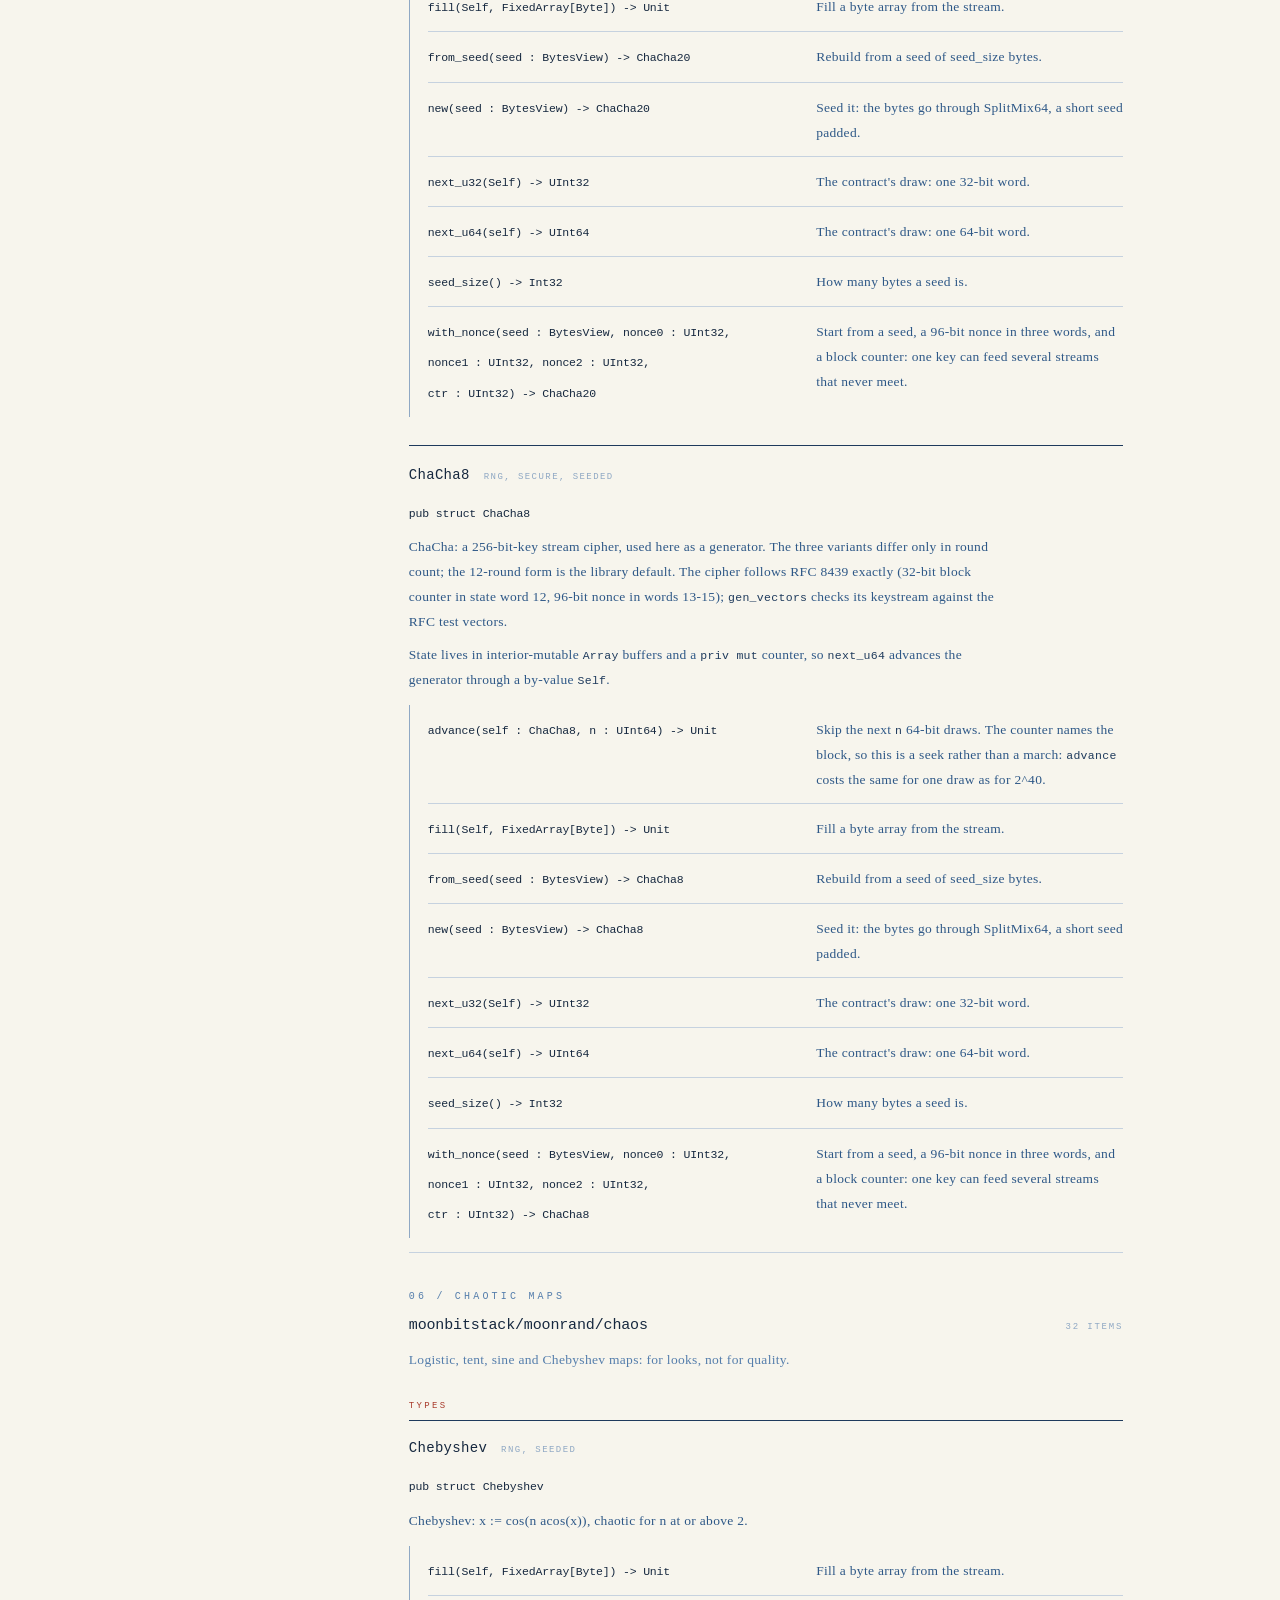
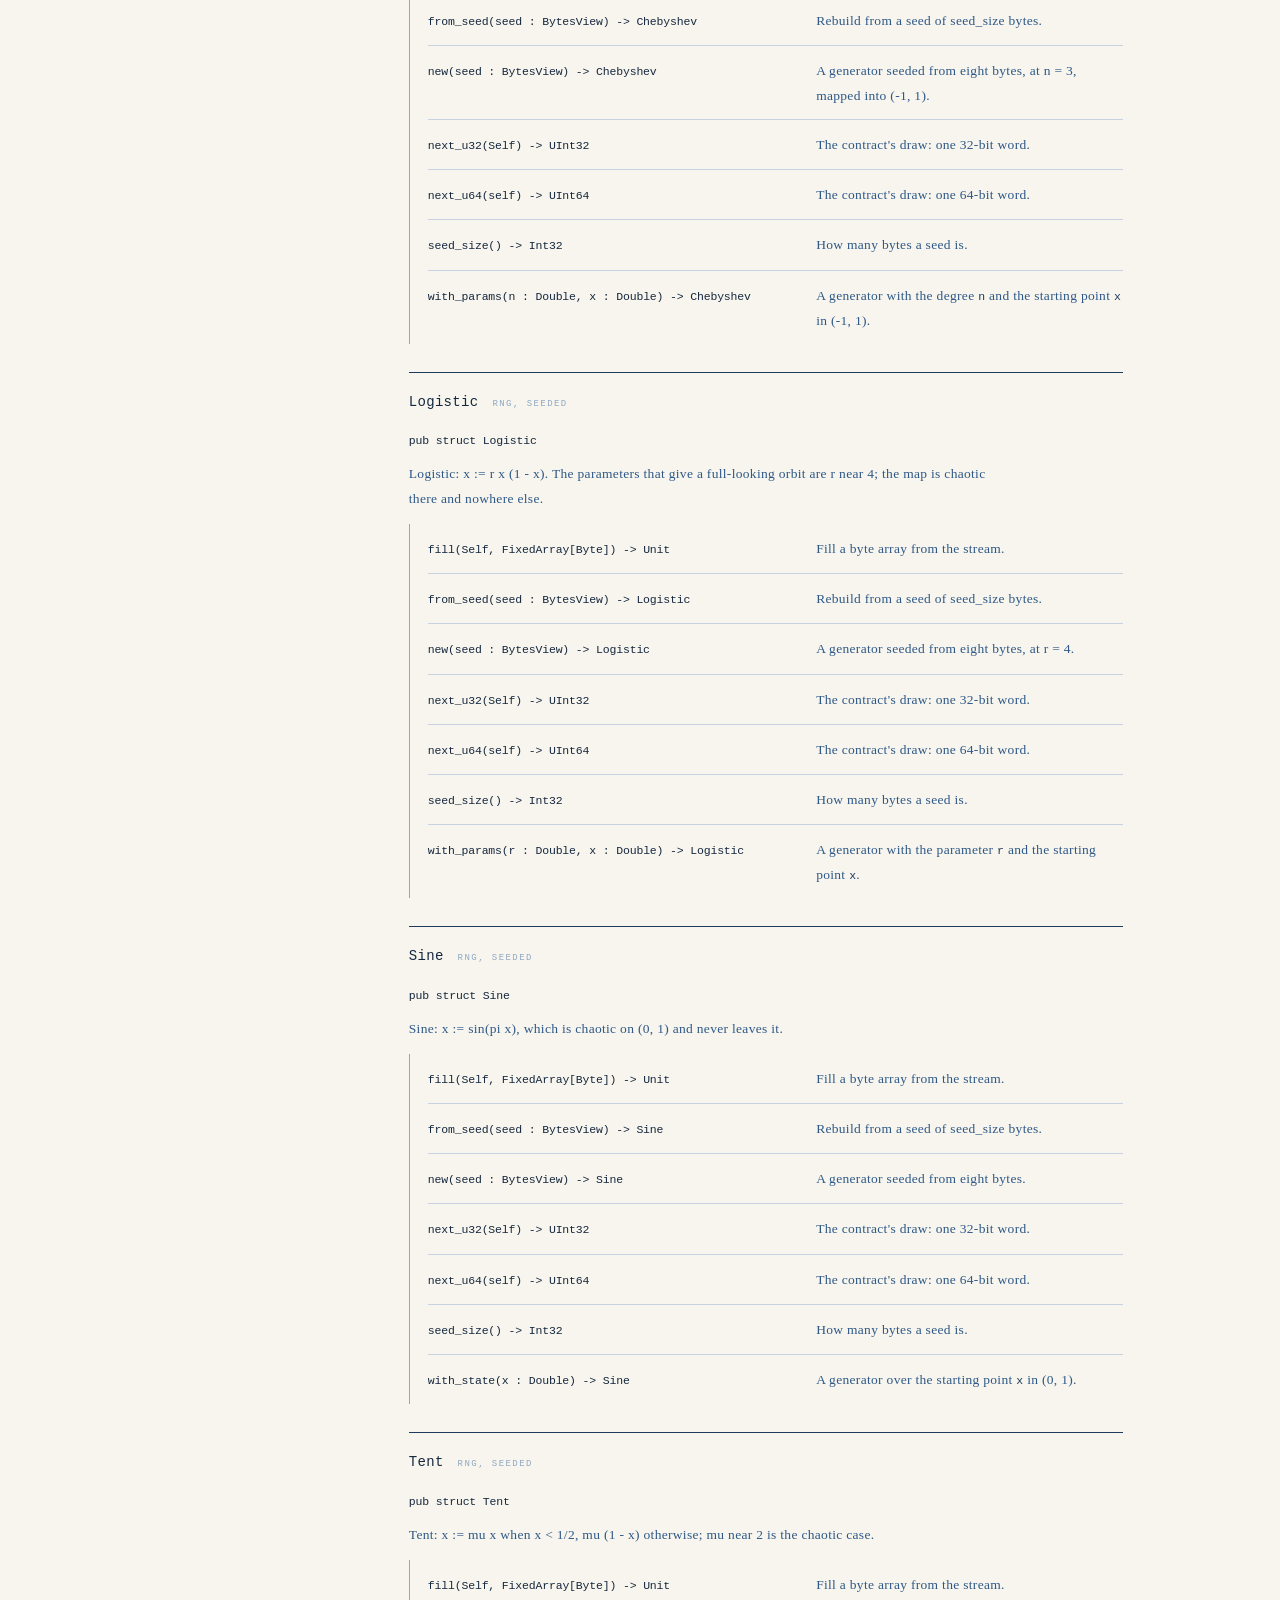
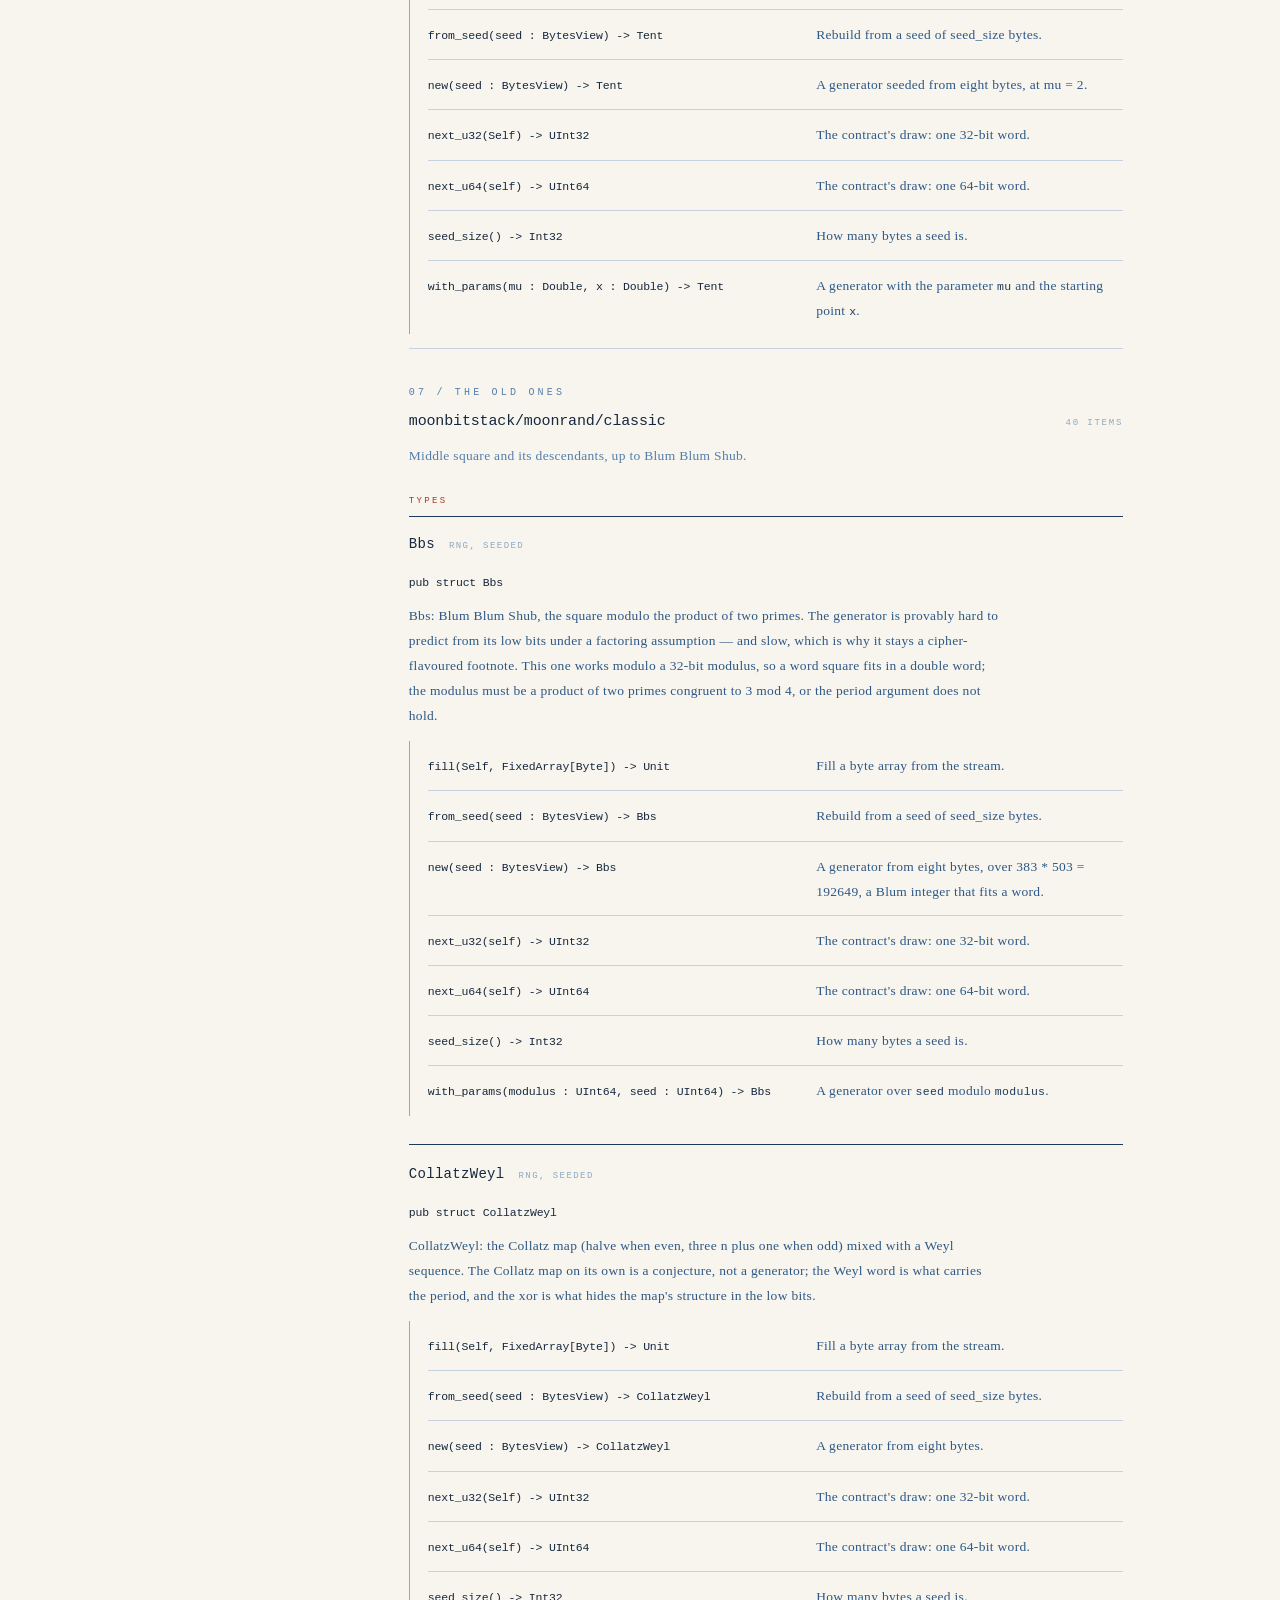
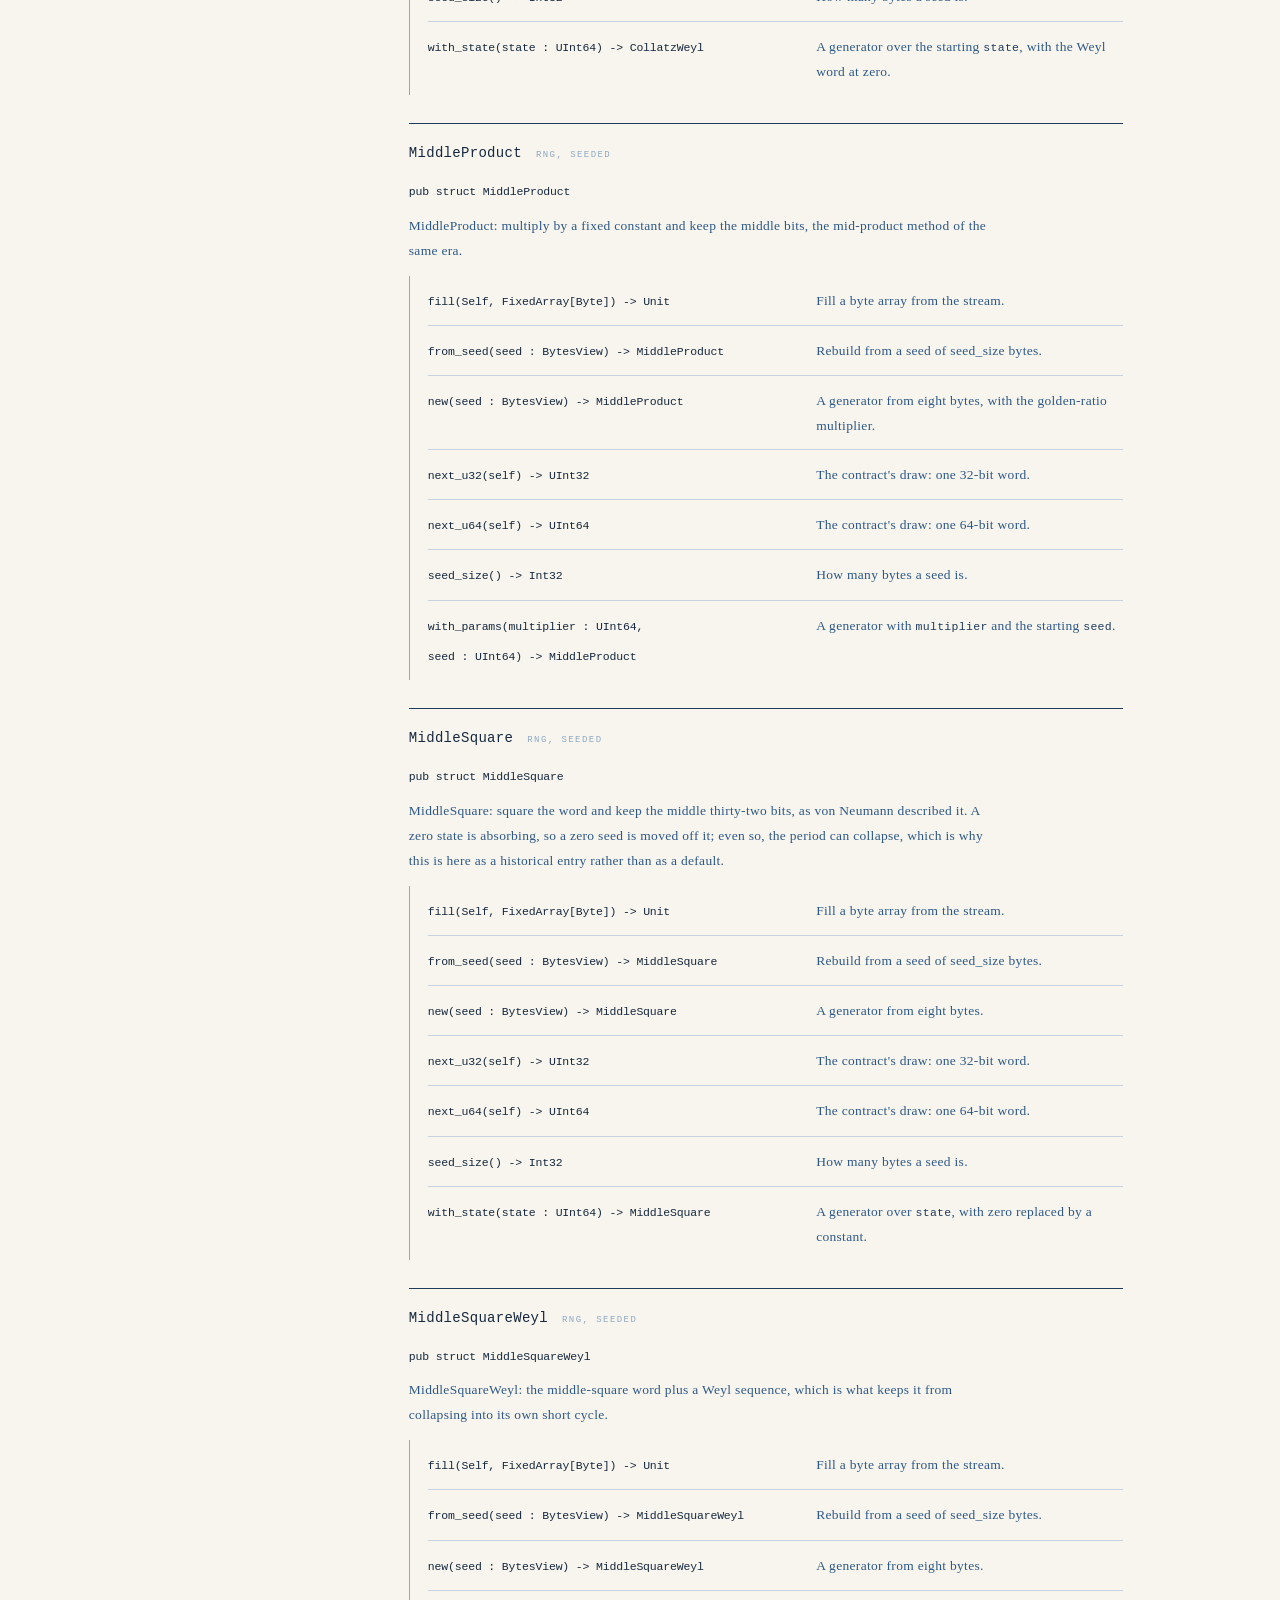
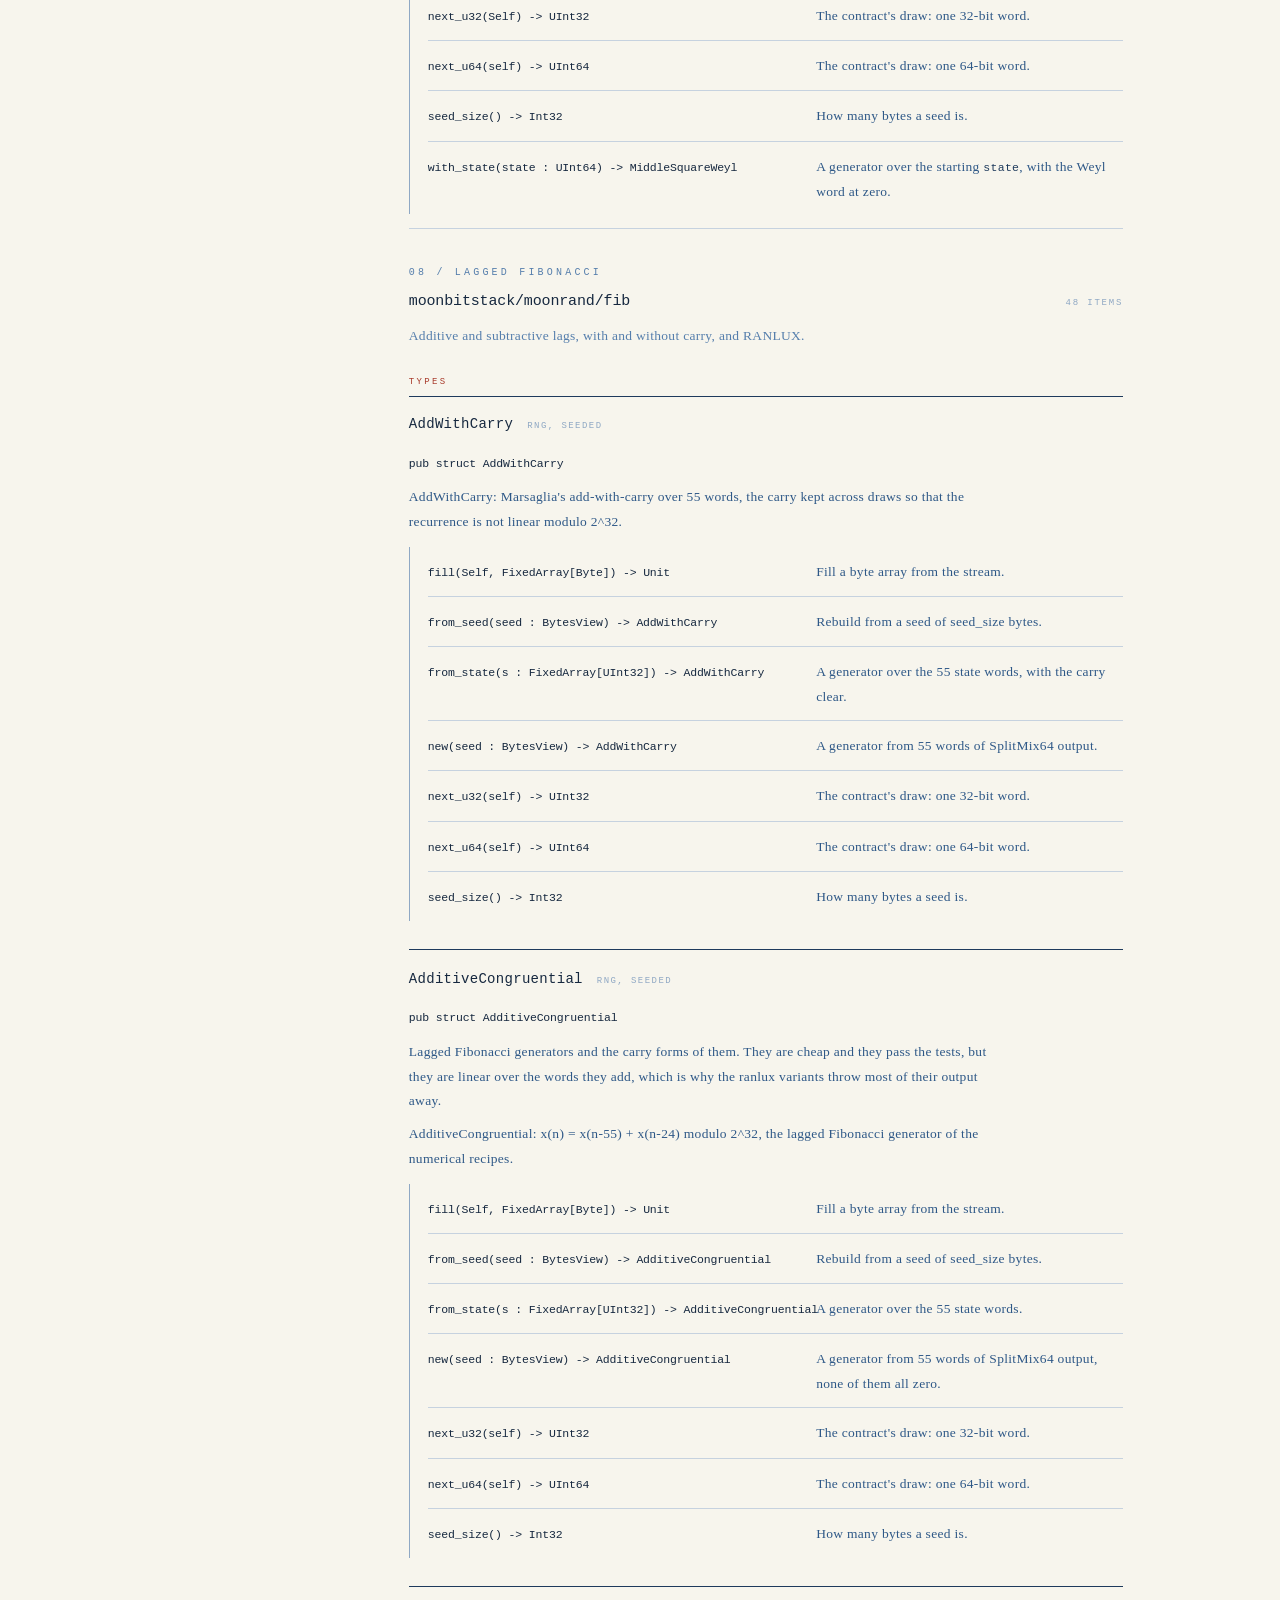
==== commit c260e4d0: "docs(moonrand): give the two new pages the house's ornament and its manners. **The band.** The home " ====
--- a/docs/api.html
+++ b/docs/api.html
@@ -23,6 +23,8 @@
       <a href="https://github.com/moonbitstack/moonrand">GitHub</a>
     </div>
   </header>
+
+  <div class="band band--top" aria-hidden="true"><svg viewBox="0 0 1440 15" preserveAspectRatio="none"><defs><path id="band-fret" d="M1.94,13.8V1.8H24.14V9.9H11.38V5.7H17.48"/></defs><path d="M0 .6H1440M0 14.55H1440" stroke="rgba(66,107,154,.5)" stroke-width=".8" fill="none"/><g fill="none" stroke="rgba(62,103,150,.7)" stroke-width="1.5" stroke-linejoin="miter"><use href="#band-fret" transform="translate(0.00,0)"/><use href="#band-fret" transform="translate(27.75,0)"/><use href="#band-fret" transform="translate(55.50,0)"/><use href="#band-fret" transform="translate(83.25,0)"/><use href="#band-fret" transform="translate(111.00,0)"/><use href="#band-fret" transform="translate(138.75,0)"/><use href="#band-fret" transform="translate(166.50,0)"/><use href="#band-fret" transform="translate(194.25,0)"/><use href="#band-fret" transform="translate(222.00,0)"/><use href="#band-fret" transform="translate(249.75,0)"/><use href="#band-fret" transform="translate(277.50,0)"/><use href="#band-fret" transform="translate(305.25,0)"/><use href="#band-fret" transform="translate(333.00,0)"/><use href="#band-fret" transform="translate(360.75,0)"/><use href="#band-fret" transform="translate(388.50,0)"/><use href="#band-fret" transform="translate(416.25,0)"/><use href="#band-fret" transform="translate(444.00,0)"/><use href="#band-fret" transform="translate(471.75,0)"/><use href="#band-fret" transform="translate(499.50,0)"/><use href="#band-fret" transform="translate(527.25,0)"/><use href="#band-fret" transform="translate(555.00,0)"/><use href="#band-fret" transform="translate(582.75,0)"/><use href="#band-fret" transform="translate(610.50,0)"/><use href="#band-fret" transform="translate(638.25,0)"/><use href="#band-fret" transform="translate(666.00,0)"/><use href="#band-fret" transform="translate(693.75,0)"/><use href="#band-fret" transform="translate(721.50,0)"/><use href="#band-fret" transform="translate(749.25,0)"/><use href="#band-fret" transform="translate(777.00,0)"/><use href="#band-fret" transform="translate(804.75,0)"/><use href="#band-fret" transform="translate(832.50,0)"/><use href="#band-fret" transform="translate(860.25,0)"/><use href="#band-fret" transform="translate(888.00,0)"/><use href="#band-fret" transform="translate(915.75,0)"/><use href="#band-fret" transform="translate(943.50,0)"/><use href="#band-fret" transform="translate(971.25,0)"/><use href="#band-fret" transform="translate(999.00,0)"/><use href="#band-fret" transform="translate(1026.75,0)"/><use href="#band-fret" transform="translate(1054.50,0)"/><use href="#band-fret" transform="translate(1082.25,0)"/><use href="#band-fret" transform="translate(1110.00,0)"/><use href="#band-fret" transform="translate(1137.75,0)"/><use href="#band-fret" transform="translate(1165.50,0)"/><use href="#band-fret" transform="translate(1193.25,0)"/><use href="#band-fret" transform="translate(1221.00,0)"/><use href="#band-fret" transform="translate(1248.75,0)"/><use href="#band-fret" transform="translate(1276.50,0)"/><use href="#band-fret" transform="translate(1304.25,0)"/><use href="#band-fret" transform="translate(1332.00,0)"/><use href="#band-fret" transform="translate(1359.75,0)"/><use href="#band-fret" transform="translate(1387.50,0)"/><use href="#band-fret" transform="translate(1415.25,0)"/><use href="#band-fret" transform="translate(1443.00,0)"/><use href="#band-fret" transform="translate(1470.75,0)"/><use href="#band-fret" transform="translate(1498.50,0)"/><use href="#band-fret" transform="translate(1526.25,0)"/></g></svg></div>
 
   <main class="ref">
 <!-- api:begin -->
@@ -62,164 +64,164 @@
       </div>
   <section class="ref__pkg" id="pkg-root">
     <header class="ref__pkgh">
-      <p class="kicker">the root</p>
+      <p class="kicker">01 / the root</p>
       <h2><code>moonbitstack/moonrand</code><small>36 items</small></h2>
       <p class="ref__intro">The default generator, the sampling functions and the distributions.</p>
     </header>
     <p class="ref__label">functions</p>
     <div class="ref__list">
       <div class="ref__item" id="i-root-bernoulli" data-item="moonbitstack/moonrand::bernoulli">
-        <div class="ref__sig"><code>pub fn[R : @contract.Rng] bernoulli(r : R, p~ : Double = 0.5) -&gt; Bool</code></div>
+        <div class="ref__sig"><code><span class="nw">pub fn[R : @contract.Rng] bernoulli(r : R</span><wbr>, <span class="nw">p~ : Double = 0.5) -&gt; Bool</span></code></div>
         <div class="ref__doc"><p><code>true</code> with probability <code>p</code>, and <code>false</code> the rest of the time, so that a thousand calls hand back about <code>1000p</code> of them. <code>p</code> outside <code>[0, 1]</code> is answered by the nearer end: certainty or impossibility.</p></div>
       </div>
       <div class="ref__item" id="i-root-betavariate" data-item="moonbitstack/moonrand::betavariate">
-        <div class="ref__sig"><code>pub fn[R : @contract.Rng] betavariate(r : R, alpha : Double, beta : Double) -&gt; Double</code></div>
+        <div class="ref__sig"><code><span class="nw">pub fn[R : @contract.Rng] betavariate(r : R</span><wbr>, <span class="nw">alpha : Double</span><wbr>, <span class="nw">beta : Double) -&gt; Double</span></code></div>
         <div class="ref__doc"><p>A beta draw with shape parameters <code>alpha</code> and <code>beta</code>: two gamma draws, taken as a fraction of their sum.</p></div>
       </div>
       <div class="ref__item" id="i-root-binomialvariate" data-item="moonbitstack/moonrand::binomialvariate">
-        <div class="ref__sig"><code>pub fn[R : @contract.Rng] binomialvariate(r : R, n : Int64, p : Double) -&gt; Int64</code></div>
+        <div class="ref__sig"><code><span class="nw">pub fn[R : @contract.Rng] binomialvariate(r : R</span><wbr>, <span class="nw">n : Int64</span><wbr>, <span class="nw">p : Double) -&gt; Int64</span></code></div>
         <div class="ref__doc"><p>The number of successes in <code>n</code> trials with success probability <code>p</code>, by inverting the binomial CDF term by term: exact for any <code>n</code>, and linear in the number of successes drawn.</p></div>
       </div>
       <div class="ref__item" id="i-root-cauchy" data-item="moonbitstack/moonrand::cauchy">
-        <div class="ref__sig"><code>pub fn[R : @contract.Rng] cauchy(r : R, loc~ : Double = 0.0, scale~ : Double = 1.0) -&gt; Double</code></div>
+        <div class="ref__sig"><code><span class="nw">pub fn[R : @contract.Rng] cauchy(r : R</span><wbr>, <span class="nw">loc~ : Double = 0.0</span><wbr>, <span class="nw">scale~ : Double = 1.0) -&gt; Double</span></code></div>
         <div class="ref__doc"><p>A Cauchy draw: the location <code>loc</code> and the scale <code>scale</code>. Its mean and variance do not exist, so the median is the only centre it has — and a sample of it will surprise anyone who expects one.</p></div>
       </div>
       <div class="ref__item" id="i-root-chi_squared" data-item="moonbitstack/moonrand::chi_squared">
-        <div class="ref__sig"><code>pub fn[R : @contract.Rng] chi_squared(r : R, df : Double) -&gt; Double</code></div>
+        <div class="ref__sig"><code><span class="nw">pub fn[R : @contract.Rng] chi_squared(r : R</span><wbr>, <span class="nw">df : Double) -&gt; Double</span></code></div>
         <div class="ref__doc"><p>A chi-squared draw with <code>k</code> degrees of freedom: a gamma draw of shape <code>k/2</code> and scale two, which is what the chi-squared distribution is.</p></div>
       </div>
       <div class="ref__item" id="i-root-choice" data-item="moonbitstack/moonrand::choice">
-        <div class="ref__sig"><code>pub fn[R : @contract.Rng, T] choice(r : R, items : ArrayView[T]) -&gt; T?</code></div>
+        <div class="ref__sig"><code><span class="nw">pub fn[R : @contract.Rng</span><wbr>, <span class="nw">T] choice(r : R</span><wbr>, <span class="nw">items : ArrayView[T]) -&gt; T?</span></code></div>
         <div class="ref__doc"><p>One element, or <code>None</code> for an empty view.</p></div>
       </div>
       <div class="ref__item" id="i-root-choices" data-item="moonbitstack/moonrand::choices">
-        <div class="ref__sig"><code>pub fn[R : @contract.Rng, T] choices(r : R, items : ArrayView[T], k~ : Int32 = 1, weights? : ArrayView[Double]) -&gt; Array[T]</code></div>
+        <div class="ref__sig"><code><span class="nw">pub fn[R : @contract.Rng</span><wbr>, <span class="nw">T] choices(r : R</span><wbr>, <span class="nw">items : ArrayView[T]</span><wbr>, <span class="nw">k~ : Int32 = 1</span><wbr>, <span class="nw">weights? : ArrayView[Double]) -&gt; Array[T]</span></code></div>
         <div class="ref__doc"><p><code>k</code> elements with replacement; with <code>weights</code> they are drawn proportionally.</p></div>
       </div>
       <div class="ref__item" id="i-root-dirichlet" data-item="moonbitstack/moonrand::dirichlet">
-        <div class="ref__sig"><code>pub fn[R : @contract.Rng] dirichlet(r : R, alpha : ArrayView[Double]) -&gt; Array[Double]</code></div>
+        <div class="ref__sig"><code><span class="nw">pub fn[R : @contract.Rng] dirichlet(r : R</span><wbr>, <span class="nw">alpha : ArrayView[Double]) -&gt; Array[Double]</span></code></div>
         <div class="ref__doc"><p>A Dirichlet draw of concentration <code>alpha</code>: one gamma draw per component, each scaled down by their sum, so the result adds up to one. Every component of <code>alpha</code> must be positive.</p></div>
       </div>
       <div class="ref__item" id="i-root-expovariate" data-item="moonbitstack/moonrand::expovariate">
-        <div class="ref__sig"><code>pub fn[R : @contract.Rng] expovariate(r : R, lambd : Double) -&gt; Double</code></div>
+        <div class="ref__sig"><code><span class="nw">pub fn[R : @contract.Rng] expovariate(r : R</span><wbr>, <span class="nw">lambd : Double) -&gt; Double</span></code></div>
         <div class="ref__doc"><p>An exponential draw with rate <code>lambd</code> (mean <code>1/lambd</code>).</p></div>
       </div>
       <div class="ref__item" id="i-root-fisher_f" data-item="moonbitstack/moonrand::fisher_f">
-        <div class="ref__sig"><code>pub fn[R : @contract.Rng] fisher_f(r : R, d1 : Double, d2 : Double) -&gt; Double</code></div>
+        <div class="ref__sig"><code><span class="nw">pub fn[R : @contract.Rng] fisher_f(r : R</span><wbr>, <span class="nw">d1 : Double</span><wbr>, <span class="nw">d2 : Double) -&gt; Double</span></code></div>
         <div class="ref__doc"><p>An F draw with <code>d1</code> and <code>d2</code> degrees of freedom: the ratio of two chi-squared draws, each divided by its own degrees of freedom.</p></div>
       </div>
       <div class="ref__item" id="i-root-gammavariate" data-item="moonbitstack/moonrand::gammavariate">
-        <div class="ref__sig"><code>pub fn[R : @contract.Rng] gammavariate(r : R, alpha : Double, beta : Double) -&gt; Double</code></div>
+        <div class="ref__sig"><code><span class="nw">pub fn[R : @contract.Rng] gammavariate(r : R</span><wbr>, <span class="nw">alpha : Double</span><wbr>, <span class="nw">beta : Double) -&gt; Double</span></code></div>
         <div class="ref__doc"><p>A gamma draw with shape <code>alpha</code> and scale <code>beta</code>, by Marsaglia and Tsang&#x27;s transform-reject method with the squeeze from their paper (and the Cheng variant for <code>alpha</code> below one).</p></div>
       </div>
       <div class="ref__item" id="i-root-gauss" data-item="moonbitstack/moonrand::gauss">
-        <div class="ref__sig"><code>pub fn[R : @contract.Rng] gauss(r : R, mu~ : Double = 0.0, sigma~ : Double = 1.0) -&gt; Double</code></div>
+        <div class="ref__sig"><code><span class="nw">pub fn[R : @contract.Rng] gauss(r : R</span><wbr>, <span class="nw">mu~ : Double = 0.0</span><wbr>, <span class="nw">sigma~ : Double = 1.0) -&gt; Double</span></code></div>
         <div class="ref__doc"><p>The distributions, one draw each, over any <code>Rng</code>. Names follow Python&#x27;s <code>random</code> where they overlap; several more are built from those by the definition of the distribution.</p><p>A draw takes as many words from the stream as its algorithm needs, so two distributions asked of the same generator interleave in the order you ask. Nothing is cached between calls: a normal draw is one draw, not one of a stored pair.</p><p>A normal draw, scaled to <code>mu</code> and <code>sigma</code> (Box-Muller).</p></div>
       </div>
       <div class="ref__item" id="i-root-geometric" data-item="moonbitstack/moonrand::geometric">
-        <div class="ref__sig"><code>pub fn[R : @contract.Rng] geometric(r : R, p : Double) -&gt; Int64</code></div>
+        <div class="ref__sig"><code><span class="nw">pub fn[R : @contract.Rng] geometric(r : R</span><wbr>, <span class="nw">p : Double) -&gt; Int64</span></code></div>
         <div class="ref__doc"><p>The number of trials up to and including the first success, with success probability <code>p</code>: the support is 1, 2, 3, and the mean is <code>1/p</code>.</p></div>
       </div>
       <div class="ref__item" id="i-root-getrandbits" data-item="moonbitstack/moonrand::getrandbits">
-        <div class="ref__sig"><code>pub fn[R : @contract.Rng] getrandbits(r : R, k : Int32) -&gt; UInt64</code></div>
+        <div class="ref__sig"><code><span class="nw">pub fn[R : @contract.Rng] getrandbits(r : R</span><wbr>, <span class="nw">k : Int32) -&gt; UInt64</span></code></div>
         <div class="ref__doc"><p><code>k</code> low bits of the next word; <code>k</code> over 64 returns the whole word.</p></div>
       </div>
       <div class="ref__item" id="i-root-gumbel" data-item="moonbitstack/moonrand::gumbel">
-        <div class="ref__sig"><code>pub fn[R : @contract.Rng] gumbel(r : R, loc~ : Double = 0.0, scale~ : Double = 1.0) -&gt; Double</code></div>
+        <div class="ref__sig"><code><span class="nw">pub fn[R : @contract.Rng] gumbel(r : R</span><wbr>, <span class="nw">loc~ : Double = 0.0</span><wbr>, <span class="nw">scale~ : Double = 1.0) -&gt; Double</span></code></div>
         <div class="ref__doc"><p>A Gumbel draw, the distribution of a maximum: location <code>loc</code>, scale <code>scale</code>, mean <code>loc + 0.5772 scale</code>.</p></div>
       </div>
       <div class="ref__item" id="i-root-laplace" data-item="moonbitstack/moonrand::laplace">
-        <div class="ref__sig"><code>pub fn[R : @contract.Rng] laplace(r : R, loc~ : Double = 0.0, scale~ : Double = 1.0) -&gt; Double</code></div>
+        <div class="ref__sig"><code><span class="nw">pub fn[R : @contract.Rng] laplace(r : R</span><wbr>, <span class="nw">loc~ : Double = 0.0</span><wbr>, <span class="nw">scale~ : Double = 1.0) -&gt; Double</span></code></div>
         <div class="ref__doc"><p>A Laplace draw: the two-sided exponential, centred on <code>loc</code>, as wide as <code>scale</code>, with variance <code>2 scale^2</code>.</p></div>
       </div>
       <div class="ref__item" id="i-root-logistic" data-item="moonbitstack/moonrand::logistic">
-        <div class="ref__sig"><code>pub fn[R : @contract.Rng] logistic(r : R, loc~ : Double = 0.0, scale~ : Double = 1.0) -&gt; Double</code></div>
+        <div class="ref__sig"><code><span class="nw">pub fn[R : @contract.Rng] logistic(r : R</span><wbr>, <span class="nw">loc~ : Double = 0.0</span><wbr>, <span class="nw">scale~ : Double = 1.0) -&gt; Double</span></code></div>
         <div class="ref__doc"><p>A logistic draw with location <code>loc</code> and scale <code>scale</code>: the log-odds of one uniform, which is what the distribution is.</p></div>
       </div>
       <div class="ref__item" id="i-root-lognormvariate" data-item="moonbitstack/moonrand::lognormvariate">
-        <div class="ref__sig"><code>pub fn[R : @contract.Rng] lognormvariate(r : R, mu~ : Double = 0.0, sigma~ : Double = 1.0) -&gt; Double</code></div>
+        <div class="ref__sig"><code><span class="nw">pub fn[R : @contract.Rng] lognormvariate(r : R</span><wbr>, <span class="nw">mu~ : Double = 0.0</span><wbr>, <span class="nw">sigma~ : Double = 1.0) -&gt; Double</span></code></div>
         <div class="ref__doc"><p>A lognormal draw: <code>exp(gauss(mu, sigma))</code>.</p></div>
       </div>
       <div class="ref__item" id="i-root-normalvariate" data-item="moonbitstack/moonrand::normalvariate">
-        <div class="ref__sig"><code>pub fn[R : @contract.Rng] normalvariate(r : R, mu~ : Double = 0.0, sigma~ : Double = 1.0) -&gt; Double</code></div>
+        <div class="ref__sig"><code><span class="nw">pub fn[R : @contract.Rng] normalvariate(r : R</span><wbr>, <span class="nw">mu~ : Double = 0.0</span><wbr>, <span class="nw">sigma~ : Double = 1.0) -&gt; Double</span></code></div>
         <div class="ref__doc"><p>A normal draw by the ratio-of-uniforms method of Kinderman and Monahan, the one Python&#x27;s <code>normalvariate</code> uses — a different algorithm from <code>gauss</code>, and a different stream for the same seed.</p></div>
       </div>
       <div class="ref__item" id="i-root-paretovariate" data-item="moonbitstack/moonrand::paretovariate">
-        <div class="ref__sig"><code>pub fn[R : @contract.Rng] paretovariate(r : R, alpha : Double) -&gt; Double</code></div>
+        <div class="ref__sig"><code><span class="nw">pub fn[R : @contract.Rng] paretovariate(r : R</span><wbr>, <span class="nw">alpha : Double) -&gt; Double</span></code></div>
         <div class="ref__doc"><p>A Pareto draw with shape <code>alpha</code>: one minus a uniform, raised to -1/alpha.</p></div>
       </div>
       <div class="ref__item" id="i-root-permutation" data-item="moonbitstack/moonrand::permutation">
-        <div class="ref__sig"><code>pub fn[R : @contract.Rng] permutation(r : R, n : Int32) -&gt; Array[Int32]</code></div>
+        <div class="ref__sig"><code><span class="nw">pub fn[R : @contract.Rng] permutation(r : R</span><wbr>, <span class="nw">n : Int32) -&gt; Array[Int32]</span></code></div>
         <div class="ref__doc"><p><code>0</code> to <code>n - 1</code> in a random order: the indices of a shuffle, without the array to shuffle. A negative <code>n</code> gives an empty array.</p></div>
       </div>
       <div class="ref__item" id="i-root-poisson" data-item="moonbitstack/moonrand::poisson">
-        <div class="ref__sig"><code>pub fn[R : @contract.Rng] poisson(r : R, mu : Double) -&gt; Int64</code></div>
+        <div class="ref__sig"><code><span class="nw">pub fn[R : @contract.Rng] poisson(r : R</span><wbr>, <span class="nw">mu : Double) -&gt; Int64</span></code></div>
         <div class="ref__doc"><p>A Poisson draw with mean <code>mu</code>: multiplication for small means, and the transformed-rejection method with a squeeze for large ones, so that a mean of a million costs the same as a mean of a hundred.</p></div>
       </div>
       <div class="ref__item" id="i-root-randbytes" data-item="moonbitstack/moonrand::randbytes">
-        <div class="ref__sig"><code>pub fn[R : @contract.Rng] randbytes(r : R, n : Int32) -&gt; Bytes</code></div>
+        <div class="ref__sig"><code><span class="nw">pub fn[R : @contract.Rng] randbytes(r : R</span><wbr>, <span class="nw">n : Int32) -&gt; Bytes</span></code></div>
         <div class="ref__doc"><p><code>n</code> bytes from the stream, the way <code>fill</code> writes them into an array you already have. A negative count gives an empty <code>Bytes</code>.</p></div>
       </div>
       <div class="ref__item" id="i-root-randint" data-item="moonbitstack/moonrand::randint">
-        <div class="ref__sig"><code>pub fn[R : @contract.Rng] randint(r : R, lo : Int64, hi : Int64) -&gt; Int64</code></div>
+        <div class="ref__sig"><code><span class="nw">pub fn[R : @contract.Rng] randint(r : R</span><wbr>, <span class="nw">lo : Int64</span><wbr>, <span class="nw">hi : Int64) -&gt; Int64</span></code></div>
         <div class="ref__doc"><p>A uniform integer in the closed interval <code>[lo, hi]</code>, unbiased.</p></div>
       </div>
       <div class="ref__item" id="i-root-random" data-item="moonbitstack/moonrand::random">
-        <div class="ref__sig"><code>pub fn[R : @contract.Rng] random(r : R) -&gt; Double</code></div>
+        <div class="ref__sig"><code><span class="nw">pub fn[R : @contract.Rng] random(r : R) -&gt; Double</span></code></div>
         <div class="ref__doc"><p>A uniform <code>Double</code> in <code>[0, 1)</code>, with 53 bits of resolution, as Python&#x27;s <code>random.random</code> draws it.</p></div>
       </div>
       <div class="ref__item" id="i-root-randrange" data-item="moonbitstack/moonrand::randrange">
-        <div class="ref__sig"><code>pub fn[R : @contract.Rng] randrange(r : R, stop : Int64, start~ : Int64 = 0, step? : Int64) -&gt; Int64</code></div>
+        <div class="ref__sig"><code><span class="nw">pub fn[R : @contract.Rng] randrange(r : R</span><wbr>, <span class="nw">stop : Int64</span><wbr>, <span class="nw">start~ : Int64 = 0</span><wbr>, <span class="nw">step? : Int64) -&gt; Int64</span></code></div>
         <div class="ref__doc"><p>A uniform integer from <code>range(start, stop, step)</code>, as Python&#x27;s <code>randrange</code>. <code>stop</code> is required; <code>start</code> defaults to 0 and <code>step</code> to 1.</p></div>
       </div>
       <div class="ref__item" id="i-root-rayleigh" data-item="moonbitstack/moonrand::rayleigh">
-        <div class="ref__sig"><code>pub fn[R : @contract.Rng] rayleigh(r : R, scale~ : Double = 1.0) -&gt; Double</code></div>
+        <div class="ref__sig"><code><span class="nw">pub fn[R : @contract.Rng] rayleigh(r : R</span><wbr>, <span class="nw">scale~ : Double = 1.0) -&gt; Double</span></code></div>
         <div class="ref__doc"><p>A Rayleigh draw with scale <code>scale</code>: the length of a two-dimensional normal vector whose components have that standard deviation.</p></div>
       </div>
       <div class="ref__item" id="i-root-sample" data-item="moonbitstack/moonrand::sample">
-        <div class="ref__sig"><code>pub fn[R : @contract.Rng, T] sample(r : R, items : ArrayView[T], k : Int32, weights? : ArrayView[Double]) -&gt; Array[T]</code></div>
+        <div class="ref__sig"><code><span class="nw">pub fn[R : @contract.Rng</span><wbr>, <span class="nw">T] sample(r : R</span><wbr>, <span class="nw">items : ArrayView[T]</span><wbr>, <span class="nw">k : Int32</span><wbr>, <span class="nw">weights? : ArrayView[Double]) -&gt; Array[T]</span></code></div>
         <div class="ref__doc"><p><code>k</code> distinct elements, by a Fisher-Yates partial shuffle. With <code>weights</code>, each place is filled from what is still left, in proportion to the weight of each remaining element, so a heavier element tends to come out earlier.</p></div>
       </div>
       <div class="ref__item" id="i-root-seeded" data-item="moonbitstack/moonrand::seeded">
-        <div class="ref__sig"><code>pub fn seeded(BytesView) -&gt; @chacha.ChaCha12</code></div>
+        <div class="ref__sig"><code><span class="nw">pub fn seeded(BytesView) -&gt; @chacha.ChaCha12</span></code></div>
         <div class="ref__doc"><p>Start from thirty-two bytes. The same bytes give the same stream, bit for bit on all four backends.</p></div>
       </div>
       <div class="ref__item" id="i-root-shuffle" data-item="moonbitstack/moonrand::shuffle">
-        <div class="ref__sig"><code>pub fn[R : @contract.Rng, T] shuffle(r : R, a : Array[T]) -&gt; Unit</code></div>
+        <div class="ref__sig"><code><span class="nw">pub fn[R : @contract.Rng</span><wbr>, <span class="nw">T] shuffle(r : R</span><wbr>, <span class="nw">a : Array[T]) -&gt; Unit</span></code></div>
         <div class="ref__doc"><p>Shuffle <code>a</code> in place, Fisher-Yates.</p></div>
       </div>
       <div class="ref__item" id="i-root-student_t" data-item="moonbitstack/moonrand::student_t">
-        <div class="ref__sig"><code>pub fn[R : @contract.Rng] student_t(r : R, nu : Double) -&gt; Double</code></div>
+        <div class="ref__sig"><code><span class="nw">pub fn[R : @contract.Rng] student_t(r : R</span><wbr>, <span class="nw">nu : Double) -&gt; Double</span></code></div>
         <div class="ref__doc"><p>A Student&#x27;s t draw with <code>nu</code> degrees of freedom: a normal draw over the square root of a chi-squared draw divided by its own degrees of freedom.</p></div>
       </div>
       <div class="ref__item" id="i-root-triangular" data-item="moonbitstack/moonrand::triangular">
-        <div class="ref__sig"><code>pub fn[R : @contract.Rng] triangular(r : R, low~ : Double = 0.0, high~ : Double = 1.0, mode? : Double) -&gt; Double</code></div>
+        <div class="ref__sig"><code><span class="nw">pub fn[R : @contract.Rng] triangular(r : R</span><wbr>, <span class="nw">low~ : Double = 0.0</span><wbr>, <span class="nw">high~ : Double = 1.0</span><wbr>, <span class="nw">mode? : Double) -&gt; Double</span></code></div>
         <div class="ref__doc"><p>A triangular draw between <code>low</code> and <code>high</code> with the peak at <code>mode</code>, which defaults to the midpoint. The inverse of the triangular CDF, folded so that one uniform does the work.</p></div>
       </div>
       <div class="ref__item" id="i-root-uniform" data-item="moonbitstack/moonrand::uniform">
-        <div class="ref__sig"><code>pub fn[R : @contract.Rng] uniform(r : R, a : Double, b : Double) -&gt; Double</code></div>
+        <div class="ref__sig"><code><span class="nw">pub fn[R : @contract.Rng] uniform(r : R</span><wbr>, <span class="nw">a : Double</span><wbr>, <span class="nw">b : Double) -&gt; Double</span></code></div>
         <div class="ref__doc"><p>A uniform <code>Double</code> in <code>[a, b)</code>.</p></div>
       </div>
       <div class="ref__item" id="i-root-vonmisesvariate" data-item="moonbitstack/moonrand::vonmisesvariate">
-        <div class="ref__sig"><code>pub fn[R : @contract.Rng] vonmisesvariate(r : R, mu : Double, kappa : Double) -&gt; Double</code></div>
+        <div class="ref__sig"><code><span class="nw">pub fn[R : @contract.Rng] vonmisesvariate(r : R</span><wbr>, <span class="nw">mu : Double</span><wbr>, <span class="nw">kappa : Double) -&gt; Double</span></code></div>
         <div class="ref__doc"><p>A von Mises draw with mean angle <code>mu</code> and concentration <code>kappa</code>, by the Best-Fisher rejection scheme Python&#x27;s <code>vonmisesvariate</code> uses. Angles come back in [0, 2 pi).</p></div>
       </div>
       <div class="ref__item" id="i-root-weibullvariate" data-item="moonbitstack/moonrand::weibullvariate">
-        <div class="ref__sig"><code>pub fn[R : @contract.Rng] weibullvariate(r : R, alpha : Double, beta : Double) -&gt; Double</code></div>
+        <div class="ref__sig"><code><span class="nw">pub fn[R : @contract.Rng] weibullvariate(r : R</span><wbr>, <span class="nw">alpha : Double</span><wbr>, <span class="nw">beta : Double) -&gt; Double</span></code></div>
         <div class="ref__doc"><p>A Weibull draw with scale <code>alpha</code> and shape <code>beta</code>, as Python&#x27;s <code>weibullvariate</code> names them.</p></div>
       </div>
     </div>
     <p class="ref__label">type aliases</p>
     <div class="ref__list">
       <div class="ref__item" id="i-root-stdrng" data-item="moonbitstack/moonrand::StdRng">
-        <div class="ref__sig"><code>pub type StdRng = @chacha.ChaCha12 ///| /// A `StdRng` seeded from `seed`, reproducible for the same seed. pub fn seeded(seed : BytesView) -&gt; StdRng</code></div>
+        <div class="ref__sig"><code><span class="nw">pub type StdRng = @chacha.ChaCha12 ///| /// A `StdRng` seeded from `seed`</span><wbr>, <span class="nw">reproducible for the same seed. pub fn seeded(seed : BytesView) -&gt; StdRng</span></code></div>
         <div class="ref__doc"><p>The generator contract lives in the <code>contract</code> subpackage so the root package and the algorithm subpackages can both use it without a circular import. To name the traits, import <code>@moonrand/contract</code> (<code>Rng</code>, <code>Secure</code>, <code>Seeded</code>); the root package adds the convenience names below.</p><p>The default generator is ChaCha12 (see <code>StdRng</code>). Two ways in: <code>seeded</code> is pure and reproduces a stream from a seed you supply; <code>@auto.rng()</code> asks the platform through moonseed for a seed no one can predict or replay. Everything else in the library is pure, so a seeded run repeats exactly.</p><p>The default generator: ChaCha12. Change this one line to change the whole library&#x27;s default algorithm.</p></div>
       </div>
     </div>
   </section>
   <section class="ref__pkg" id="pkg-contract">
     <header class="ref__pkgh">
-      <p class="kicker">the contract</p>
+      <p class="kicker">02 / the contract</p>
       <h2><code>moonbitstack/moonrand/contract</code><small>8 items</small></h2>
       <p class="ref__intro">What a generator is, held apart so every package can share it.</p>
     </header>
@@ -229,7 +231,7 @@
         <h3><code>Rng</code></h3>
         <span class="ref__implements">trait</span>
       </header>
-      <div class="ref__sig"><code>pub(open) trait Rng</code></div>
+      <div class="ref__sig"><code><span class="nw">pub(open) trait Rng</span></code></div>
       <div class="ref__doc"><p>The contract every generator satisfies: produce uniform machine words. The algorithms in subpackages implement the one required method <code>next_u64</code>; the other two are shared defaults. The sampling and distribution functions in <code>moonrand</code> are generic over any <code>Rng</code>.</p><p>Methods take <code>Self</code> by value and keep their state in interior-mutable fields (<code>Array</code> buffers and <code>priv mut</code> scalars), so a draw advances the caller&#x27;s generator without a mutable reference. That is also why a generator is a handle rather than a value: <code>let b = a</code> copies the handle and shares its buffer, so both draws advance one state. For two independent streams, build two generators from the seed.</p></div>
       <div class="ref__methods">
       <div class="ref__item" data-item="moonbitstack/moonrand/contract::Rng::next_u64">
@@ -251,7 +253,7 @@
         <h3><code>Secure</code></h3>
         <span class="ref__implements">trait</span>
       </header>
-      <div class="ref__sig"><code>pub(open) trait Secure : Rng {} ///| /// A generator rebuilt from a seed, for reproducible runs. pub(open) trait Seeded : Rng</code></div>
+      <div class="ref__sig"><code><span class="nw">pub(open) trait Secure : Rng {} ///| /// A generator rebuilt from a seed</span><wbr>, <span class="nw">for reproducible runs. pub(open) trait Seeded : Rng</span></code></div>
       <div class="ref__doc"><p>A generator fit for cryptography: ChaCha and the like. Philox and PCG pass statistical tests but are not, so they do not carry this marker.</p></div>
     </article>
     <article class="ref__type" id="i-contract-seeded" data-item="moonbitstack/moonrand/contract::Seeded">
@@ -259,7 +261,7 @@
         <h3><code>Seeded</code></h3>
         <span class="ref__implements">trait</span>
       </header>
-      <div class="ref__sig"><code>pub(open) trait Seeded : Rng</code></div>
+      <div class="ref__sig"><code><span class="nw">pub(open) trait Seeded : Rng</span></code></div>
       <div class="ref__doc"><p>A contract a generator keeps.</p></div>
       <div class="ref__methods">
       <div class="ref__item" data-item="moonbitstack/moonrand/contract::Seeded::from_seed">
@@ -275,14 +277,14 @@
   </section>
   <section class="ref__pkg" id="pkg-auto">
     <header class="ref__pkgh">
-      <p class="kicker">entropy</p>
+      <p class="kicker">03 / entropy</p>
       <h2><code>moonbitstack/moonrand/auto</code><small>1 item</small></h2>
       <p class="ref__intro">One call, seeded from the platform through moonseed.</p>
     </header>
     <p class="ref__label">functions</p>
     <div class="ref__list">
       <div class="ref__item" id="i-auto-rng" data-item="moonbitstack/moonrand/auto::rng">
-        <div class="ref__sig"><code>pub fn rng() -&gt; @moonrand.StdRng raise @moonseed.Unavailable</code></div>
+        <div class="ref__sig"><code><span class="nw">pub fn rng() -&gt; @moonrand.StdRng raise @moonseed.Unavailable</span></code></div>
         <div class="ref__doc"><p>A <code>StdRng</code> seeded from the platform&#x27;s entropy: 32 bytes asked of <code>@system.source</code> through moonseed, then handed to <code>@moonrand.seeded</code>.</p><p>This is the only place the library touches the platform. It fails with <code>@moonseed.Unavailable</code> when there is no entropy source or when reading it fails; there is no fallback to a fixed or clock-derived seed, because a silent fallback would hand out a generator that looks random and is not.</p><pre class="ref__code"><code>test {
 let r = @auto.rng() catch { _ =&gt; return }
 let x = @moonrand.random(r)
@@ -293,33 +295,33 @@
   </section>
   <section class="ref__pkg" id="pkg-bits">
     <header class="ref__pkgh">
-      <p class="kicker">the bit helpers</p>
+      <p class="kicker">04 / the bit helpers</p>
       <h2><code>moonbitstack/moonrand/bits</code><small>4 items</small></h2>
       <p class="ref__intro">Word arithmetic the generators share: a finalizer, a wide multiply, seed expansion.</p>
     </header>
     <p class="ref__label">functions</p>
     <div class="ref__list">
       <div class="ref__item" id="i-bits-mix64" data-item="moonbitstack/moonrand/bits::mix64">
-        <div class="ref__sig"><code>pub fn mix64(z : UInt64) -&gt; UInt64</code></div>
+        <div class="ref__sig"><code><span class="nw">pub fn mix64(z : UInt64) -&gt; UInt64</span></code></div>
         <div class="ref__doc"><p>Arithmetic wider than a machine word, and the one way a byte seed becomes state words. Both are shared: 128-bit generators need the high half of a 64-bit product, and every generator needs the same expansion so the same seed means the same stream in every subpackage.</p><p>The SplitMix64 finalizer: three xorshifts and two odd multipliers, a bijection on 64-bit words.</p></div>
       </div>
       <div class="ref__item" id="i-bits-mul_hi" data-item="moonbitstack/moonrand/bits::mul_hi">
-        <div class="ref__sig"><code>pub fn mul_hi(a : UInt64, b : UInt64) -&gt; UInt64</code></div>
+        <div class="ref__sig"><code><span class="nw">pub fn mul_hi(a : UInt64</span><wbr>, <span class="nw">b : UInt64) -&gt; UInt64</span></code></div>
         <div class="ref__doc"><p>The high 64 bits of <code>a * b</code>, without a 128-bit type: split both into 32-bit halves and carry the middle terms.</p></div>
       </div>
       <div class="ref__item" id="i-bits-mul_wide" data-item="moonbitstack/moonrand/bits::mul_wide">
-        <div class="ref__sig"><code>pub fn mul_wide(a : UInt64, b : UInt64) -&gt; (UInt64, UInt64)</code></div>
+        <div class="ref__sig"><code><span class="nw">pub fn mul_wide(a : UInt64</span><wbr>, <span class="nw">b : UInt64) -&gt; (UInt64</span><wbr>, <span class="nw">UInt64)</span></code></div>
         <div class="ref__doc"><p>Both halves of <code>a * b</code>, the low one first.</p></div>
       </div>
       <div class="ref__item" id="i-bits-seed_words" data-item="moonbitstack/moonrand/bits::seed_words">
-        <div class="ref__sig"><code>pub fn seed_words(seed : BytesView, n : Int32) -&gt; FixedArray[UInt64]</code></div>
+        <div class="ref__sig"><code><span class="nw">pub fn seed_words(seed : BytesView</span><wbr>, <span class="nw">n : Int32) -&gt; FixedArray[UInt64]</span></code></div>
         <div class="ref__doc"><p><code>n</code> state words from <code>seed</code>. The seed is read eight bytes at a time, little endian, mixed into a SplitMix64 counter, and the counter is run forward — so every byte of the seed counts, and a short seed is the same as itself with zero bytes appended.</p></div>
       </div>
     </div>
   </section>
   <section class="ref__pkg" id="pkg-chacha">
     <header class="ref__pkgh">
-      <p class="kicker">stream ciphers</p>
+      <p class="kicker">05 / stream ciphers</p>
       <h2><code>moonbitstack/moonrand/chacha</code><small>27 items</small></h2>
       <p class="ref__intro">ARX ciphers run as generators; the twelve-round form is the default.</p>
     </header>
@@ -329,39 +331,39 @@
         <h3><code>ChaCha12</code></h3>
         <span class="ref__implements">Rng, Secure, Seeded</span>
       </header>
-      <div class="ref__sig"><code>pub struct ChaCha12</code></div>
+      <div class="ref__sig"><code><span class="nw">pub struct ChaCha12</span></code></div>
       <div class="ref__doc"><p>Twelve rounds of ChaCha: the default generator, <code>StdRng</code>.</p></div>
       <div class="ref__methods">
       <div class="ref__item" id="i-chacha-chacha12-advance" data-item="moonbitstack/moonrand/chacha::ChaCha12::advance">
-        <div class="ref__sig"><code>advance(self : ChaCha12, n : UInt64) -&gt; Unit</code></div>
+        <div class="ref__sig"><code><span class="nw">advance(self : ChaCha12</span><wbr>, <span class="nw">n : UInt64) -&gt; Unit</span></code></div>
         <div class="ref__doc"><p>Skip the next <code>n</code> 64-bit draws.</p></div>
       </div>
       <div class="ref__item" id="i-chacha-chacha12-fill" data-item="moonbitstack/moonrand/chacha::ChaCha12::fill">
-        <div class="ref__sig"><code>fill(Self, FixedArray[Byte]) -&gt; Unit</code></div>
+        <div class="ref__sig"><code><span class="nw">fill(Self</span><wbr>, <span class="nw">FixedArray[Byte]) -&gt; Unit</span></code></div>
         <div class="ref__doc"><p>Fill a byte array from the stream.</p></div>
       </div>
       <div class="ref__item" id="i-chacha-chacha12-from_seed" data-item="moonbitstack/moonrand/chacha::ChaCha12::from_seed">
-        <div class="ref__sig"><code>from_seed(seed : BytesView) -&gt; ChaCha12</code></div>
+        <div class="ref__sig"><code><span class="nw">from_seed(seed : BytesView) -&gt; ChaCha12</span></code></div>
         <div class="ref__doc"><p>Rebuild from a seed of seed_size bytes.</p></div>
       </div>
       <div class="ref__item" id="i-chacha-chacha12-new" data-item="moonbitstack/moonrand/chacha::ChaCha12::new">
-        <div class="ref__sig"><code>new(seed : BytesView) -&gt; ChaCha12</code></div>
+        <div class="ref__sig"><code><span class="nw">new(seed : BytesView) -&gt; ChaCha12</span></code></div>
         <div class="ref__doc"><p>Seed it: the bytes go through SplitMix64, a short seed padded.</p></div>
       </div>
       <div class="ref__item" id="i-chacha-chacha12-next_u32" data-item="moonbitstack/moonrand/chacha::ChaCha12::next_u32">
-        <div class="ref__sig"><code>next_u32(Self) -&gt; UInt32</code></div>
+        <div class="ref__sig"><code><span class="nw">next_u32(Self) -&gt; UInt32</span></code></div>
         <div class="ref__doc"><p>The contract&#x27;s draw: one 32-bit word.</p></div>
       </div>
       <div class="ref__item" id="i-chacha-chacha12-next_u64" data-item="moonbitstack/moonrand/chacha::ChaCha12::next_u64">
-        <div class="ref__sig"><code>next_u64(self) -&gt; UInt64</code></div>
+        <div class="ref__sig"><code><span class="nw">next_u64(self) -&gt; UInt64</span></code></div>
         <div class="ref__doc"><p>The contract&#x27;s draw: one 64-bit word.</p></div>
       </div>
       <div class="ref__item" id="i-chacha-chacha12-seed_size" data-item="moonbitstack/moonrand/chacha::ChaCha12::seed_size">
-        <div class="ref__sig"><code>seed_size() -&gt; Int32</code></div>
+        <div class="ref__sig"><code><span class="nw">seed_size() -&gt; Int32</span></code></div>
         <div class="ref__doc"><p>How many bytes a seed is.</p></div>
       </div>
       <div class="ref__item" id="i-chacha-chacha12-with_nonce" data-item="moonbitstack/moonrand/chacha::ChaCha12::with_nonce">
-        <div class="ref__sig"><code>with_nonce(seed : BytesView, nonce0 : UInt32, nonce1 : UInt32, nonce2 : UInt32, ctr : UInt32) -&gt; ChaCha12</code></div>
+        <div class="ref__sig"><code><span class="nw">with_nonce(seed : BytesView</span><wbr>, <span class="nw">nonce0 : UInt32</span><wbr>, <span class="nw">nonce1 : UInt32</span><wbr>, <span class="nw">nonce2 : UInt32</span><wbr>, <span class="nw">ctr : UInt32) -&gt; ChaCha12</span></code></div>
         <div class="ref__doc"><p>Start from a seed, a 96-bit nonce in three words, and a block counter: one key can feed several streams that never meet.</p></div>
       </div>
       </div>
@@ -371,39 +373,39 @@
         <h3><code>ChaCha20</code></h3>
         <span class="ref__implements">Rng, Secure, Seeded</span>
       </header>
-      <div class="ref__sig"><code>pub struct ChaCha20</code></div>
+      <div class="ref__sig"><code><span class="nw">pub struct ChaCha20</span></code></div>
       <div class="ref__doc"><p>Twenty rounds of ChaCha, the count RFC 8439 specifies.</p></div>
       <div class="ref__methods">
       <div class="ref__item" id="i-chacha-chacha20-advance" data-item="moonbitstack/moonrand/chacha::ChaCha20::advance">
-        <div class="ref__sig"><code>advance(self : ChaCha20, n : UInt64) -&gt; Unit</code></div>
+        <div class="ref__sig"><code><span class="nw">advance(self : ChaCha20</span><wbr>, <span class="nw">n : UInt64) -&gt; Unit</span></code></div>
         <div class="ref__doc"><p>Skip the next <code>n</code> 64-bit draws.</p></div>
       </div>
       <div class="ref__item" id="i-chacha-chacha20-fill" data-item="moonbitstack/moonrand/chacha::ChaCha20::fill">
-        <div class="ref__sig"><code>fill(Self, FixedArray[Byte]) -&gt; Unit</code></div>
+        <div class="ref__sig"><code><span class="nw">fill(Self</span><wbr>, <span class="nw">FixedArray[Byte]) -&gt; Unit</span></code></div>
         <div class="ref__doc"><p>Fill a byte array from the stream.</p></div>
       </div>
       <div class="ref__item" id="i-chacha-chacha20-from_seed" data-item="moonbitstack/moonrand/chacha::ChaCha20::from_seed">
-        <div class="ref__sig"><code>from_seed(seed : BytesView) -&gt; ChaCha20</code></div>
+        <div class="ref__sig"><code><span class="nw">from_seed(seed : BytesView) -&gt; ChaCha20</span></code></div>
         <div class="ref__doc"><p>Rebuild from a seed of seed_size bytes.</p></div>
       </div>
       <div class="ref__item" id="i-chacha-chacha20-new" data-item="moonbitstack/moonrand/chacha::ChaCha20::new">
-        <div class="ref__sig"><code>new(seed : BytesView) -&gt; ChaCha20</code></div>
+        <div class="ref__sig"><code><span class="nw">new(seed : BytesView) -&gt; ChaCha20</span></code></div>
         <div class="ref__doc"><p>Seed it: the bytes go through SplitMix64, a short seed padded.</p></div>
       </div>
       <div class="ref__item" id="i-chacha-chacha20-next_u32" data-item="moonbitstack/moonrand/chacha::ChaCha20::next_u32">
-        <div class="ref__sig"><code>next_u32(Self) -&gt; UInt32</code></div>
+        <div class="ref__sig"><code><span class="nw">next_u32(Self) -&gt; UInt32</span></code></div>
         <div class="ref__doc"><p>The contract&#x27;s draw: one 32-bit word.</p></div>
       </div>
       <div class="ref__item" id="i-chacha-chacha20-next_u64" data-item="moonbitstack/moonrand/chacha::ChaCha20::next_u64">
-        <div class="ref__sig"><code>next_u64(self) -&gt; UInt64</code></div>
+        <div class="ref__sig"><code><span class="nw">next_u64(self) -&gt; UInt64</span></code></div>
         <div class="ref__doc"><p>The contract&#x27;s draw: one 64-bit word.</p></div>
       </div>
       <div class="ref__item" id="i-chacha-chacha20-seed_size" data-item="moonbitstack/moonrand/chacha::ChaCha20::seed_size">
-        <div class="ref__sig"><code>seed_size() -&gt; Int32</code></div>
+        <div class="ref__sig"><code><span class="nw">seed_size() -&gt; Int32</span></code></div>
         <div class="ref__doc"><p>How many bytes a seed is.</p></div>
       </div>
       <div class="ref__item" id="i-chacha-chacha20-with_nonce" data-item="moonbitstack/moonrand/chacha::ChaCha20::with_nonce">
-        <div class="ref__sig"><code>with_nonce(seed : BytesView, nonce0 : UInt32, nonce1 : UInt32, nonce2 : UInt32, ctr : UInt32) -&gt; ChaCha20</code></div>
+        <div class="ref__sig"><code><span class="nw">with_nonce(seed : BytesView</span><wbr>, <span class="nw">nonce0 : UInt32</span><wbr>, <span class="nw">nonce1 : UInt32</span><wbr>, <span class="nw">nonce2 : UInt32</span><wbr>, <span class="nw">ctr : UInt32) -&gt; ChaCha20</span></code></div>
         <div class="ref__doc"><p>Start from a seed, a 96-bit nonce in three words, and a block counter: one key can feed several streams that never meet.</p></div>
       </div>
       </div>
@@ -413,39 +415,39 @@
         <h3><code>ChaCha8</code></h3>
         <span class="ref__implements">Rng, Secure, Seeded</span>
       </header>
-      <div class="ref__sig"><code>pub struct ChaCha8</code></div>
+      <div class="ref__sig"><code><span class="nw">pub struct ChaCha8</span></code></div>
       <div class="ref__doc"><p>ChaCha: a 256-bit-key stream cipher, used here as a generator. The three variants differ only in round count; the 12-round form is the library default. The cipher follows RFC 8439 exactly (32-bit block counter in state word 12, 96-bit nonce in words 13-15); <code>gen_vectors</code> checks its keystream against the RFC test vectors.</p><p>State lives in interior-mutable <code>Array</code> buffers and a <code>priv mut</code> counter, so <code>next_u64</code> advances the generator through a by-value <code>Self</code>.</p></div>
       <div class="ref__methods">
       <div class="ref__item" id="i-chacha-chacha8-advance" data-item="moonbitstack/moonrand/chacha::ChaCha8::advance">
-        <div class="ref__sig"><code>advance(self : ChaCha8, n : UInt64) -&gt; Unit</code></div>
+        <div class="ref__sig"><code><span class="nw">advance(self : ChaCha8</span><wbr>, <span class="nw">n : UInt64) -&gt; Unit</span></code></div>
         <div class="ref__doc"><p>Skip the next <code>n</code> 64-bit draws. The counter names the block, so this is a seek rather than a march: <code>advance</code> costs the same for one draw as for 2^40.</p></div>
       </div>
       <div class="ref__item" id="i-chacha-chacha8-fill" data-item="moonbitstack/moonrand/chacha::ChaCha8::fill">
-        <div class="ref__sig"><code>fill(Self, FixedArray[Byte]) -&gt; Unit</code></div>
+        <div class="ref__sig"><code><span class="nw">fill(Self</span><wbr>, <span class="nw">FixedArray[Byte]) -&gt; Unit</span></code></div>
         <div class="ref__doc"><p>Fill a byte array from the stream.</p></div>
       </div>
       <div class="ref__item" id="i-chacha-chacha8-from_seed" data-item="moonbitstack/moonrand/chacha::ChaCha8::from_seed">
-        <div class="ref__sig"><code>from_seed(seed : BytesView) -&gt; ChaCha8</code></div>
+        <div class="ref__sig"><code><span class="nw">from_seed(seed : BytesView) -&gt; ChaCha8</span></code></div>
         <div class="ref__doc"><p>Rebuild from a seed of seed_size bytes.</p></div>
       </div>
       <div class="ref__item" id="i-chacha-chacha8-new" data-item="moonbitstack/moonrand/chacha::ChaCha8::new">
-        <div class="ref__sig"><code>new(seed : BytesView) -&gt; ChaCha8</code></div>
+        <div class="ref__sig"><code><span class="nw">new(seed : BytesView) -&gt; ChaCha8</span></code></div>
         <div class="ref__doc"><p>Seed it: the bytes go through SplitMix64, a short seed padded.</p></div>
       </div>
       <div class="ref__item" id="i-chacha-chacha8-next_u32" data-item="moonbitstack/moonrand/chacha::ChaCha8::next_u32">
-        <div class="ref__sig"><code>next_u32(Self) -&gt; UInt32</code></div>
+        <div class="ref__sig"><code><span class="nw">next_u32(Self) -&gt; UInt32</span></code></div>
         <div class="ref__doc"><p>The contract&#x27;s draw: one 32-bit word.</p></div>
       </div>
       <div class="ref__item" id="i-chacha-chacha8-next_u64" data-item="moonbitstack/moonrand/chacha::ChaCha8::next_u64">
-        <div class="ref__sig"><code>next_u64(self) -&gt; UInt64</code></div>
+        <div class="ref__sig"><code><span class="nw">next_u64(self) -&gt; UInt64</span></code></div>
         <div class="ref__doc"><p>The contract&#x27;s draw: one 64-bit word.</p></div>
       </div>
       <div class="ref__item" id="i-chacha-chacha8-seed_size" data-item="moonbitstack/moonrand/chacha::ChaCha8::seed_size">
-        <div class="ref__sig"><code>seed_size() -&gt; Int32</code></div>
+        <div class="ref__sig"><code><span class="nw">seed_size() -&gt; Int32</span></code></div>
         <div class="ref__doc"><p>How many bytes a seed is.</p></div>
       </div>
       <div class="ref__item" id="i-chacha-chacha8-with_nonce" data-item="moonbitstack/moonrand/chacha::ChaCha8::with_nonce">
-        <div class="ref__sig"><code>with_nonce(seed : BytesView, nonce0 : UInt32, nonce1 : UInt32, nonce2 : UInt32, ctr : UInt32) -&gt; ChaCha8</code></div>
+        <div class="ref__sig"><code><span class="nw">with_nonce(seed : BytesView</span><wbr>, <span class="nw">nonce0 : UInt32</span><wbr>, <span class="nw">nonce1 : UInt32</span><wbr>, <span class="nw">nonce2 : UInt32</span><wbr>, <span class="nw">ctr : UInt32) -&gt; ChaCha8</span></code></div>
         <div class="ref__doc"><p>Start from a seed, a 96-bit nonce in three words, and a block counter: one key can feed several streams that never meet.</p></div>
       </div>
       </div>
@@ -453,7 +455,7 @@
   </section>
   <section class="ref__pkg" id="pkg-chaos">
     <header class="ref__pkgh">
-      <p class="kicker">chaotic maps</p>
+      <p class="kicker">06 / chaotic maps</p>
       <h2><code>moonbitstack/moonrand/chaos</code><small>32 items</small></h2>
       <p class="ref__intro">Logistic, tent, sine and Chebyshev maps: for looks, not for quality.</p>
     </header>
@@ -463,35 +465,35 @@
         <h3><code>Chebyshev</code></h3>
         <span class="ref__implements">Rng, Seeded</span>
       </header>
-      <div class="ref__sig"><code>pub struct Chebyshev</code></div>
+      <div class="ref__sig"><code><span class="nw">pub struct Chebyshev</span></code></div>
       <div class="ref__doc"><p>Chebyshev: x := cos(n acos(x)), chaotic for n at or above 2.</p></div>
       <div class="ref__methods">
       <div class="ref__item" id="i-chaos-chebyshev-fill" data-item="moonbitstack/moonrand/chaos::Chebyshev::fill">
-        <div class="ref__sig"><code>fill(Self, FixedArray[Byte]) -&gt; Unit</code></div>
+        <div class="ref__sig"><code><span class="nw">fill(Self</span><wbr>, <span class="nw">FixedArray[Byte]) -&gt; Unit</span></code></div>
         <div class="ref__doc"><p>Fill a byte array from the stream.</p></div>
       </div>
       <div class="ref__item" id="i-chaos-chebyshev-from_seed" data-item="moonbitstack/moonrand/chaos::Chebyshev::from_seed">
-        <div class="ref__sig"><code>from_seed(seed : BytesView) -&gt; Chebyshev</code></div>
+        <div class="ref__sig"><code><span class="nw">from_seed(seed : BytesView) -&gt; Chebyshev</span></code></div>
         <div class="ref__doc"><p>Rebuild from a seed of seed_size bytes.</p></div>
       </div>
       <div class="ref__item" id="i-chaos-chebyshev-new" data-item="moonbitstack/moonrand/chaos::Chebyshev::new">
-        <div class="ref__sig"><code>new(seed : BytesView) -&gt; Chebyshev</code></div>
+        <div class="ref__sig"><code><span class="nw">new(seed : BytesView) -&gt; Chebyshev</span></code></div>
         <div class="ref__doc"><p>A generator seeded from eight bytes, at n = 3, mapped into (-1, 1).</p></div>
       </div>
       <div class="ref__item" id="i-chaos-chebyshev-next_u32" data-item="moonbitstack/moonrand/chaos::Chebyshev::next_u32">
-        <div class="ref__sig"><code>next_u32(Self) -&gt; UInt32</code></div>
+        <div class="ref__sig"><code><span class="nw">next_u32(Self) -&gt; UInt32</span></code></div>
         <div class="ref__doc"><p>The contract&#x27;s draw: one 32-bit word.</p></div>
       </div>
       <div class="ref__item" id="i-chaos-chebyshev-next_u64" data-item="moonbitstack/moonrand/chaos::Chebyshev::next_u64">
-        <div class="ref__sig"><code>next_u64(self) -&gt; UInt64</code></div>
+        <div class="ref__sig"><code><span class="nw">next_u64(self) -&gt; UInt64</span></code></div>
         <div class="ref__doc"><p>The contract&#x27;s draw: one 64-bit word.</p></div>
       </div>
       <div class="ref__item" id="i-chaos-chebyshev-seed_size" data-item="moonbitstack/moonrand/chaos::Chebyshev::seed_size">
-        <div class="ref__sig"><code>seed_size() -&gt; Int32</code></div>
+        <div class="ref__sig"><code><span class="nw">seed_size() -&gt; Int32</span></code></div>
         <div class="ref__doc"><p>How many bytes a seed is.</p></div>
       </div>
       <div class="ref__item" id="i-chaos-chebyshev-with_params" data-item="moonbitstack/moonrand/chaos::Chebyshev::with_params">
-        <div class="ref__sig"><code>with_params(n : Double, x : Double) -&gt; Chebyshev</code></div>
+        <div class="ref__sig"><code><span class="nw">with_params(n : Double</span><wbr>, <span class="nw">x : Double) -&gt; Chebyshev</span></code></div>
         <div class="ref__doc"><p>A generator with the degree <code>n</code> and the starting point <code>x</code> in (-1, 1).</p></div>
       </div>
       </div>
@@ -501,35 +503,35 @@
         <h3><code>Logistic</code></h3>
         <span class="ref__implements">Rng, Seeded</span>
       </header>
-      <div class="ref__sig"><code>pub struct Logistic</code></div>
+      <div class="ref__sig"><code><span class="nw">pub struct Logistic</span></code></div>
       <div class="ref__doc"><p>Logistic: x := r x (1 - x). The parameters that give a full-looking orbit are r near 4; the map is chaotic there and nowhere else.</p></div>
       <div class="ref__methods">
       <div class="ref__item" id="i-chaos-logistic-fill" data-item="moonbitstack/moonrand/chaos::Logistic::fill">
-        <div class="ref__sig"><code>fill(Self, FixedArray[Byte]) -&gt; Unit</code></div>
+        <div class="ref__sig"><code><span class="nw">fill(Self</span><wbr>, <span class="nw">FixedArray[Byte]) -&gt; Unit</span></code></div>
         <div class="ref__doc"><p>Fill a byte array from the stream.</p></div>
       </div>
       <div class="ref__item" id="i-chaos-logistic-from_seed" data-item="moonbitstack/moonrand/chaos::Logistic::from_seed">
-        <div class="ref__sig"><code>from_seed(seed : BytesView) -&gt; Logistic</code></div>
+        <div class="ref__sig"><code><span class="nw">from_seed(seed : BytesView) -&gt; Logistic</span></code></div>
         <div class="ref__doc"><p>Rebuild from a seed of seed_size bytes.</p></div>
       </div>
       <div class="ref__item" id="i-chaos-logistic-new" data-item="moonbitstack/moonrand/chaos::Logistic::new">
-        <div class="ref__sig"><code>new(seed : BytesView) -&gt; Logistic</code></div>
+        <div class="ref__sig"><code><span class="nw">new(seed : BytesView) -&gt; Logistic</span></code></div>
         <div class="ref__doc"><p>A generator seeded from eight bytes, at r = 4.</p></div>
       </div>
       <div class="ref__item" id="i-chaos-logistic-next_u32" data-item="moonbitstack/moonrand/chaos::Logistic::next_u32">
-        <div class="ref__sig"><code>next_u32(Self) -&gt; UInt32</code></div>
+        <div class="ref__sig"><code><span class="nw">next_u32(Self) -&gt; UInt32</span></code></div>
         <div class="ref__doc"><p>The contract&#x27;s draw: one 32-bit word.</p></div>
       </div>
       <div class="ref__item" id="i-chaos-logistic-next_u64" data-item="moonbitstack/moonrand/chaos::Logistic::next_u64">
-        <div class="ref__sig"><code>next_u64(self) -&gt; UInt64</code></div>
+        <div class="ref__sig"><code><span class="nw">next_u64(self) -&gt; UInt64</span></code></div>
         <div class="ref__doc"><p>The contract&#x27;s draw: one 64-bit word.</p></div>
       </div>
       <div class="ref__item" id="i-chaos-logistic-seed_size" data-item="moonbitstack/moonrand/chaos::Logistic::seed_size">
-        <div class="ref__sig"><code>seed_size() -&gt; Int32</code></div>
+        <div class="ref__sig"><code><span class="nw">seed_size() -&gt; Int32</span></code></div>
         <div class="ref__doc"><p>How many bytes a seed is.</p></div>
       </div>
       <div class="ref__item" id="i-chaos-logistic-with_params" data-item="moonbitstack/moonrand/chaos::Logistic::with_params">
-        <div class="ref__sig"><code>with_params(r : Double, x : Double) -&gt; Logistic</code></div>
+        <div class="ref__sig"><code><span class="nw">with_params(r : Double</span><wbr>, <span class="nw">x : Double) -&gt; Logistic</span></code></div>
         <div class="ref__doc"><p>A generator with the parameter <code>r</code> and the starting point <code>x</code>.</p></div>
       </div>
       </div>
@@ -539,35 +541,35 @@
         <h3><code>Sine</code></h3>
         <span class="ref__implements">Rng, Seeded</span>
       </header>
-      <div class="ref__sig"><code>pub struct Sine</code></div>
+      <div class="ref__sig"><code><span class="nw">pub struct Sine</span></code></div>
       <div class="ref__doc"><p>Sine: x := sin(pi x), which is chaotic on (0, 1) and never leaves it.</p></div>
       <div class="ref__methods">
       <div class="ref__item" id="i-chaos-sine-fill" data-item="moonbitstack/moonrand/chaos::Sine::fill">
-        <div class="ref__sig"><code>fill(Self, FixedArray[Byte]) -&gt; Unit</code></div>
+        <div class="ref__sig"><code><span class="nw">fill(Self</span><wbr>, <span class="nw">FixedArray[Byte]) -&gt; Unit</span></code></div>
         <div class="ref__doc"><p>Fill a byte array from the stream.</p></div>
       </div>
       <div class="ref__item" id="i-chaos-sine-from_seed" data-item="moonbitstack/moonrand/chaos::Sine::from_seed">
-        <div class="ref__sig"><code>from_seed(seed : BytesView) -&gt; Sine</code></div>
+        <div class="ref__sig"><code><span class="nw">from_seed(seed : BytesView) -&gt; Sine</span></code></div>
         <div class="ref__doc"><p>Rebuild from a seed of seed_size bytes.</p></div>
       </div>
       <div class="ref__item" id="i-chaos-sine-new" data-item="moonbitstack/moonrand/chaos::Sine::new">
-        <div class="ref__sig"><code>new(seed : BytesView) -&gt; Sine</code></div>
+        <div class="ref__sig"><code><span class="nw">new(seed : BytesView) -&gt; Sine</span></code></div>
         <div class="ref__doc"><p>A generator seeded from eight bytes.</p></div>
       </div>
       <div class="ref__item" id="i-chaos-sine-next_u32" data-item="moonbitstack/moonrand/chaos::Sine::next_u32">
-        <div class="ref__sig"><code>next_u32(Self) -&gt; UInt32</code></div>
+        <div class="ref__sig"><code><span class="nw">next_u32(Self) -&gt; UInt32</span></code></div>
         <div class="ref__doc"><p>The contract&#x27;s draw: one 32-bit word.</p></div>
       </div>
       <div class="ref__item" id="i-chaos-sine-next_u64" data-item="moonbitstack/moonrand/chaos::Sine::next_u64">
-        <div class="ref__sig"><code>next_u64(self) -&gt; UInt64</code></div>
+        <div class="ref__sig"><code><span class="nw">next_u64(self) -&gt; UInt64</span></code></div>
         <div class="ref__doc"><p>The contract&#x27;s draw: one 64-bit word.</p></div>
       </div>
       <div class="ref__item" id="i-chaos-sine-seed_size" data-item="moonbitstack/moonrand/chaos::Sine::seed_size">
-        <div class="ref__sig"><code>seed_size() -&gt; Int32</code></div>
+        <div class="ref__sig"><code><span class="nw">seed_size() -&gt; Int32</span></code></div>
         <div class="ref__doc"><p>How many bytes a seed is.</p></div>
       </div>
       <div class="ref__item" id="i-chaos-sine-with_state" data-item="moonbitstack/moonrand/chaos::Sine::with_state">
-        <div class="ref__sig"><code>with_state(x : Double) -&gt; Sine</code></div>
+        <div class="ref__sig"><code><span class="nw">with_state(x : Double) -&gt; Sine</span></code></div>
         <div class="ref__doc"><p>A generator over the starting point <code>x</code> in (0, 1).</p></div>
       </div>
       </div>
@@ -577,35 +579,35 @@
         <h3><code>Tent</code></h3>
         <span class="ref__implements">Rng, Seeded</span>
       </header>
-      <div class="ref__sig"><code>pub struct Tent</code></div>
+      <div class="ref__sig"><code><span class="nw">pub struct Tent</span></code></div>
       <div class="ref__doc"><p>Tent: x := mu x when x &lt; 1/2, mu (1 - x) otherwise; mu near 2 is the chaotic case.</p></div>
       <div class="ref__methods">
       <div class="ref__item" id="i-chaos-tent-fill" data-item="moonbitstack/moonrand/chaos::Tent::fill">
-        <div class="ref__sig"><code>fill(Self, FixedArray[Byte]) -&gt; Unit</code></div>
+        <div class="ref__sig"><code><span class="nw">fill(Self</span><wbr>, <span class="nw">FixedArray[Byte]) -&gt; Unit</span></code></div>
         <div class="ref__doc"><p>Fill a byte array from the stream.</p></div>
       </div>
       <div class="ref__item" id="i-chaos-tent-from_seed" data-item="moonbitstack/moonrand/chaos::Tent::from_seed">
-        <div class="ref__sig"><code>from_seed(seed : BytesView) -&gt; Tent</code></div>
+        <div class="ref__sig"><code><span class="nw">from_seed(seed : BytesView) -&gt; Tent</span></code></div>
         <div class="ref__doc"><p>Rebuild from a seed of seed_size bytes.</p></div>
       </div>
       <div class="ref__item" id="i-chaos-tent-new" data-item="moonbitstack/moonrand/chaos::Tent::new">
-        <div class="ref__sig"><code>new(seed : BytesView) -&gt; Tent</code></div>
+        <div class="ref__sig"><code><span class="nw">new(seed : BytesView) -&gt; Tent</span></code></div>
         <div class="ref__doc"><p>A generator seeded from eight bytes, at mu = 2.</p></div>
       </div>
       <div class="ref__item" id="i-chaos-tent-next_u32" data-item="moonbitstack/moonrand/chaos::Tent::next_u32">
-        <div class="ref__sig"><code>next_u32(Self) -&gt; UInt32</code></div>
+        <div class="ref__sig"><code><span class="nw">next_u32(Self) -&gt; UInt32</span></code></div>
         <div class="ref__doc"><p>The contract&#x27;s draw: one 32-bit word.</p></div>
       </div>
       <div class="ref__item" id="i-chaos-tent-next_u64" data-item="moonbitstack/moonrand/chaos::Tent::next_u64">
-        <div class="ref__sig"><code>next_u64(self) -&gt; UInt64</code></div>
+        <div class="ref__sig"><code><span class="nw">next_u64(self) -&gt; UInt64</span></code></div>
         <div class="ref__doc"><p>The contract&#x27;s draw: one 64-bit word.</p></div>
       </div>
       <div class="ref__item" id="i-chaos-tent-seed_size" data-item="moonbitstack/moonrand/chaos::Tent::seed_size">
-        <div class="ref__sig"><code>seed_size() -&gt; Int32</code></div>
+        <div class="ref__sig"><code><span class="nw">seed_size() -&gt; Int32</span></code></div>
         <div class="ref__doc"><p>How many bytes a seed is.</p></div>
       </div>
       <div class="ref__item" id="i-chaos-tent-with_params" data-item="moonbitstack/moonrand/chaos::Tent::with_params">
-        <div class="ref__sig"><code>with_params(mu : Double, x : Double) -&gt; Tent</code></div>
+        <div class="ref__sig"><code><span class="nw">with_params(mu : Double</span><wbr>, <span class="nw">x : Double) -&gt; Tent</span></code></div>
         <div class="ref__doc"><p>A generator with the parameter <code>mu</code> and the starting point <code>x</code>.</p></div>
       </div>
       </div>
@@ -613,7 +615,7 @@
   </section>
   <section class="ref__pkg" id="pkg-classic">
     <header class="ref__pkgh">
-      <p class="kicker">the old ones</p>
+      <p class="kicker">07 / the old ones</p>
       <h2><code>moonbitstack/moonrand/classic</code><small>40 items</small></h2>
       <p class="ref__intro">Middle square and its descendants, up to Blum Blum Shub.</p>
     </header>
@@ -623,35 +625,35 @@
         <h3><code>Bbs</code></h3>
         <span class="ref__implements">Rng, Seeded</span>
       </header>
-      <div class="ref__sig"><code>pub struct Bbs</code></div>
+      <div class="ref__sig"><code><span class="nw">pub struct Bbs</span></code></div>
       <div class="ref__doc"><p>Bbs: Blum Blum Shub, the square modulo the product of two primes. The generator is provably hard to predict from its low bits under a factoring assumption — and slow, which is why it stays a cipher-flavoured footnote. This one works modulo a 32-bit modulus, so a word square fits in a double word; the modulus must be a product of two primes congruent to 3 mod 4, or the period argument does not hold.</p></div>
       <div class="ref__methods">
       <div class="ref__item" id="i-classic-bbs-fill" data-item="moonbitstack/moonrand/classic::Bbs::fill">
-        <div class="ref__sig"><code>fill(Self, FixedArray[Byte]) -&gt; Unit</code></div>
+        <div class="ref__sig"><code><span class="nw">fill(Self</span><wbr>, <span class="nw">FixedArray[Byte]) -&gt; Unit</span></code></div>
         <div class="ref__doc"><p>Fill a byte array from the stream.</p></div>
       </div>
       <div class="ref__item" id="i-classic-bbs-from_seed" data-item="moonbitstack/moonrand/classic::Bbs::from_seed">
-        <div class="ref__sig"><code>from_seed(seed : BytesView) -&gt; Bbs</code></div>
+        <div class="ref__sig"><code><span class="nw">from_seed(seed : BytesView) -&gt; Bbs</span></code></div>
         <div class="ref__doc"><p>Rebuild from a seed of seed_size bytes.</p></div>
       </div>
       <div class="ref__item" id="i-classic-bbs-new" data-item="moonbitstack/moonrand/classic::Bbs::new">
-        <div class="ref__sig"><code>new(seed : BytesView) -&gt; Bbs</code></div>
+        <div class="ref__sig"><code><span class="nw">new(seed : BytesView) -&gt; Bbs</span></code></div>
         <div class="ref__doc"><p>A generator from eight bytes, over 383 * 503 = 192649, a Blum integer that fits a word.</p></div>
       </div>
       <div class="ref__item" id="i-classic-bbs-next_u32" data-item="moonbitstack/moonrand/classic::Bbs::next_u32">
-        <div class="ref__sig"><code>next_u32(self) -&gt; UInt32</code></div>
+        <div class="ref__sig"><code><span class="nw">next_u32(self) -&gt; UInt32</span></code></div>
         <div class="ref__doc"><p>The contract&#x27;s draw: one 32-bit word.</p></div>
       </div>
       <div class="ref__item" id="i-classic-bbs-next_u64" data-item="moonbitstack/moonrand/classic::Bbs::next_u64">
-        <div class="ref__sig"><code>next_u64(self) -&gt; UInt64</code></div>
+        <div class="ref__sig"><code><span class="nw">next_u64(self) -&gt; UInt64</span></code></div>
         <div class="ref__doc"><p>The contract&#x27;s draw: one 64-bit word.</p></div>
       </div>
       <div class="ref__item" id="i-classic-bbs-seed_size" data-item="moonbitstack/moonrand/classic::Bbs::seed_size">
-        <div class="ref__sig"><code>seed_size() -&gt; Int32</code></div>
+        <div class="ref__sig"><code><span class="nw">seed_size() -&gt; Int32</span></code></div>
         <div class="ref__doc"><p>How many bytes a seed is.</p></div>
       </div>
       <div class="ref__item" id="i-classic-bbs-with_params" data-item="moonbitstack/moonrand/classic::Bbs::with_params">
-        <div class="ref__sig"><code>with_params(modulus : UInt64, seed : UInt64) -&gt; Bbs</code></div>
+        <div class="ref__sig"><code><span class="nw">with_params(modulus : UInt64</span><wbr>, <span class="nw">seed : UInt64) -&gt; Bbs</span></code></div>
         <div class="ref__doc"><p>A generator over <code>seed</code> modulo <code>modulus</code>.</p></div>
       </div>
       </div>
@@ -661,35 +663,35 @@
         <h3><code>CollatzWeyl</code></h3>
         <span class="ref__implements">Rng, Seeded</span>
       </header>
-      <div class="ref__sig"><code>pub struct CollatzWeyl</code></div>
+      <div class="ref__sig"><code><span class="nw">pub struct CollatzWeyl</span></code></div>
       <div class="ref__doc"><p>CollatzWeyl: the Collatz map (halve when even, three n plus one when odd) mixed with a Weyl sequence. The Collatz map on its own is a conjecture, not a generator; the Weyl word is what carries the period, and the xor is what hides the map&#x27;s structure in the low bits.</p></div>
       <div class="ref__methods">
       <div class="ref__item" id="i-classic-collatzweyl-fill" data-item="moonbitstack/moonrand/classic::CollatzWeyl::fill">
-        <div class="ref__sig"><code>fill(Self, FixedArray[Byte]) -&gt; Unit</code></div>
+        <div class="ref__sig"><code><span class="nw">fill(Self</span><wbr>, <span class="nw">FixedArray[Byte]) -&gt; Unit</span></code></div>
         <div class="ref__doc"><p>Fill a byte array from the stream.</p></div>
       </div>
       <div class="ref__item" id="i-classic-collatzweyl-from_seed" data-item="moonbitstack/moonrand/classic::CollatzWeyl::from_seed">
-        <div class="ref__sig"><code>from_seed(seed : BytesView) -&gt; CollatzWeyl</code></div>
+        <div class="ref__sig"><code><span class="nw">from_seed(seed : BytesView) -&gt; CollatzWeyl</span></code></div>
         <div class="ref__doc"><p>Rebuild from a seed of seed_size bytes.</p></div>
       </div>
       <div class="ref__item" id="i-classic-collatzweyl-new" data-item="moonbitstack/moonrand/classic::CollatzWeyl::new">
-        <div class="ref__sig"><code>new(seed : BytesView) -&gt; CollatzWeyl</code></div>
+        <div class="ref__sig"><code><span class="nw">new(seed : BytesView) -&gt; CollatzWeyl</span></code></div>
         <div class="ref__doc"><p>A generator from eight bytes.</p></div>
       </div>
       <div class="ref__item" id="i-classic-collatzweyl-next_u32" data-item="moonbitstack/moonrand/classic::CollatzWeyl::next_u32">
-        <div class="ref__sig"><code>next_u32(Self) -&gt; UInt32</code></div>
+        <div class="ref__sig"><code><span class="nw">next_u32(Self) -&gt; UInt32</span></code></div>
         <div class="ref__doc"><p>The contract&#x27;s draw: one 32-bit word.</p></div>
       </div>
       <div class="ref__item" id="i-classic-collatzweyl-next_u64" data-item="moonbitstack/moonrand/classic::CollatzWeyl::next_u64">
-        <div class="ref__sig"><code>next_u64(self) -&gt; UInt64</code></div>
+        <div class="ref__sig"><code><span class="nw">next_u64(self) -&gt; UInt64</span></code></div>
         <div class="ref__doc"><p>The contract&#x27;s draw: one 64-bit word.</p></div>
       </div>
       <div class="ref__item" id="i-classic-collatzweyl-seed_size" data-item="moonbitstack/moonrand/classic::CollatzWeyl::seed_size">
-        <div class="ref__sig"><code>seed_size() -&gt; Int32</code></div>
+        <div class="ref__sig"><code><span class="nw">seed_size() -&gt; Int32</span></code></div>
         <div class="ref__doc"><p>How many bytes a seed is.</p></div>
       </div>
       <div class="ref__item" id="i-classic-collatzweyl-with_state" data-item="moonbitstack/moonrand/classic::CollatzWeyl::with_state">
-        <div class="ref__sig"><code>with_state(state : UInt64) -&gt; CollatzWeyl</code></div>
+        <div class="ref__sig"><code><span class="nw">with_state(state : UInt64) -&gt; CollatzWeyl</span></code></div>
         <div class="ref__doc"><p>A generator over the starting <code>state</code>, with the Weyl word at zero.</p></div>
       </div>
       </div>
@@ -699,35 +701,35 @@
         <h3><code>MiddleProduct</code></h3>
         <span class="ref__implements">Rng, Seeded</span>
       </header>
-      <div class="ref__sig"><code>pub struct MiddleProduct</code></div>
+      <div class="ref__sig"><code><span class="nw">pub struct MiddleProduct</span></code></div>
       <div class="ref__doc"><p>MiddleProduct: multiply by a fixed constant and keep the middle bits, the mid-product method of the same era.</p></div>
       <div class="ref__methods">
       <div class="ref__item" id="i-classic-middleproduct-fill" data-item="moonbitstack/moonrand/classic::MiddleProduct::fill">
-        <div class="ref__sig"><code>fill(Self, FixedArray[Byte]) -&gt; Unit</code></div>
+        <div class="ref__sig"><code><span class="nw">fill(Self</span><wbr>, <span class="nw">FixedArray[Byte]) -&gt; Unit</span></code></div>
         <div class="ref__doc"><p>Fill a byte array from the stream.</p></div>
       </div>
       <div class="ref__item" id="i-classic-middleproduct-from_seed" data-item="moonbitstack/moonrand/classic::MiddleProduct::from_seed">
-        <div class="ref__sig"><code>from_seed(seed : BytesView) -&gt; MiddleProduct</code></div>
+        <div class="ref__sig"><code><span class="nw">from_seed(seed : BytesView) -&gt; MiddleProduct</span></code></div>
         <div class="ref__doc"><p>Rebuild from a seed of seed_size bytes.</p></div>
       </div>
       <div class="ref__item" id="i-classic-middleproduct-new" data-item="moonbitstack/moonrand/classic::MiddleProduct::new">
-        <div class="ref__sig"><code>new(seed : BytesView) -&gt; MiddleProduct</code></div>
+        <div class="ref__sig"><code><span class="nw">new(seed : BytesView) -&gt; MiddleProduct</span></code></div>
         <div class="ref__doc"><p>A generator from eight bytes, with the golden-ratio multiplier.</p></div>
       </div>
       <div class="ref__item" id="i-classic-middleproduct-next_u32" data-item="moonbitstack/moonrand/classic::MiddleProduct::next_u32">
-        <div class="ref__sig"><code>next_u32(self) -&gt; UInt32</code></div>
+        <div class="ref__sig"><code><span class="nw">next_u32(self) -&gt; UInt32</span></code></div>
         <div class="ref__doc"><p>The contract&#x27;s draw: one 32-bit word.</p></div>
       </div>
       <div class="ref__item" id="i-classic-middleproduct-next_u64" data-item="moonbitstack/moonrand/classic::MiddleProduct::next_u64">
-        <div class="ref__sig"><code>next_u64(self) -&gt; UInt64</code></div>
+        <div class="ref__sig"><code><span class="nw">next_u64(self) -&gt; UInt64</span></code></div>
         <div class="ref__doc"><p>The contract&#x27;s draw: one 64-bit word.</p></div>
       </div>
       <div class="ref__item" id="i-classic-middleproduct-seed_size" data-item="moonbitstack/moonrand/classic::MiddleProduct::seed_size">
-        <div class="ref__sig"><code>seed_size() -&gt; Int32</code></div>
+        <div class="ref__sig"><code><span class="nw">seed_size() -&gt; Int32</span></code></div>
         <div class="ref__doc"><p>How many bytes a seed is.</p></div>
       </div>
       <div class="ref__item" id="i-classic-middleproduct-with_params" data-item="moonbitstack/moonrand/classic::MiddleProduct::with_params">
-        <div class="ref__sig"><code>with_params(multiplier : UInt64, seed : UInt64) -&gt; MiddleProduct</code></div>
+        <div class="ref__sig"><code><span class="nw">with_params(multiplier : UInt64</span><wbr>, <span class="nw">seed : UInt64) -&gt; MiddleProduct</span></code></div>
         <div class="ref__doc"><p>A generator with <code>multiplier</code> and the starting <code>seed</code>.</p></div>
       </div>
       </div>
@@ -737,35 +739,35 @@
         <h3><code>MiddleSquare</code></h3>
         <span class="ref__implements">Rng, Seeded</span>
       </header>
-      <div class="ref__sig"><code>pub struct MiddleSquare</code></div>
+      <div class="ref__sig"><code><span class="nw">pub struct MiddleSquare</span></code></div>
       <div class="ref__doc"><p>MiddleSquare: square the word and keep the middle thirty-two bits, as von Neumann described it. A zero state is absorbing, so a zero seed is moved off it; even so, the period can collapse, which is why this is here as a historical entry rather than as a default.</p></div>
       <div class="ref__methods">
       <div class="ref__item" id="i-classic-middlesquare-fill" data-item="moonbitstack/moonrand/classic::MiddleSquare::fill">
-        <div class="ref__sig"><code>fill(Self, FixedArray[Byte]) -&gt; Unit</code></div>
+        <div class="ref__sig"><code><span class="nw">fill(Self</span><wbr>, <span class="nw">FixedArray[Byte]) -&gt; Unit</span></code></div>
         <div class="ref__doc"><p>Fill a byte array from the stream.</p></div>
       </div>
       <div class="ref__item" id="i-classic-middlesquare-from_seed" data-item="moonbitstack/moonrand/classic::MiddleSquare::from_seed">
-        <div class="ref__sig"><code>from_seed(seed : BytesView) -&gt; MiddleSquare</code></div>
+        <div class="ref__sig"><code><span class="nw">from_seed(seed : BytesView) -&gt; MiddleSquare</span></code></div>
         <div class="ref__doc"><p>Rebuild from a seed of seed_size bytes.</p></div>
       </div>
       <div class="ref__item" id="i-classic-middlesquare-new" data-item="moonbitstack/moonrand/classic::MiddleSquare::new">
-        <div class="ref__sig"><code>new(seed : BytesView) -&gt; MiddleSquare</code></div>
+        <div class="ref__sig"><code><span class="nw">new(seed : BytesView) -&gt; MiddleSquare</span></code></div>
         <div class="ref__doc"><p>A generator from eight bytes.</p></div>
       </div>
       <div class="ref__item" id="i-classic-middlesquare-next_u32" data-item="moonbitstack/moonrand/classic::MiddleSquare::next_u32">
-        <div class="ref__sig"><code>next_u32(self) -&gt; UInt32</code></div>
+        <div class="ref__sig"><code><span class="nw">next_u32(self) -&gt; UInt32</span></code></div>
         <div class="ref__doc"><p>The contract&#x27;s draw: one 32-bit word.</p></div>
       </div>
       <div class="ref__item" id="i-classic-middlesquare-next_u64" data-item="moonbitstack/moonrand/classic::MiddleSquare::next_u64">
-        <div class="ref__sig"><code>next_u64(self) -&gt; UInt64</code></div>
+        <div class="ref__sig"><code><span class="nw">next_u64(self) -&gt; UInt64</span></code></div>
         <div class="ref__doc"><p>The contract&#x27;s draw: one 64-bit word.</p></div>
       </div>
       <div class="ref__item" id="i-classic-middlesquare-seed_size" data-item="moonbitstack/moonrand/classic::MiddleSquare::seed_size">
-        <div class="ref__sig"><code>seed_size() -&gt; Int32</code></div>
+        <div class="ref__sig"><code><span class="nw">seed_size() -&gt; Int32</span></code></div>
         <div class="ref__doc"><p>How many bytes a seed is.</p></div>
       </div>
       <div class="ref__item" id="i-classic-middlesquare-with_state" data-item="moonbitstack/moonrand/classic::MiddleSquare::with_state">
-        <div class="ref__sig"><code>with_state(state : UInt64) -&gt; MiddleSquare</code></div>
+        <div class="ref__sig"><code><span class="nw">with_state(state : UInt64) -&gt; MiddleSquare</span></code></div>
         <div class="ref__doc"><p>A generator over <code>state</code>, with zero replaced by a constant.</p></div>
       </div>
       </div>
@@ -775,35 +777,35 @@
         <h3><code>MiddleSquareWeyl</code></h3>
         <span class="ref__implements">Rng, Seeded</span>
       </header>
-      <div class="ref__sig"><code>pub struct MiddleSquareWeyl</code></div>
+      <div class="ref__sig"><code><span class="nw">pub struct MiddleSquareWeyl</span></code></div>
       <div class="ref__doc"><p>MiddleSquareWeyl: the middle-square word plus a Weyl sequence, which is what keeps it from collapsing into its own short cycle.</p></div>
       <div class="ref__methods">
       <div class="ref__item" id="i-classic-middlesquareweyl-fill" data-item="moonbitstack/moonrand/classic::MiddleSquareWeyl::fill">
-        <div class="ref__sig"><code>fill(Self, FixedArray[Byte]) -&gt; Unit</code></div>
+        <div class="ref__sig"><code><span class="nw">fill(Self</span><wbr>, <span class="nw">FixedArray[Byte]) -&gt; Unit</span></code></div>
         <div class="ref__doc"><p>Fill a byte array from the stream.</p></div>
       </div>
       <div class="ref__item" id="i-classic-middlesquareweyl-from_seed" data-item="moonbitstack/moonrand/classic::MiddleSquareWeyl::from_seed">
-        <div class="ref__sig"><code>from_seed(seed : BytesView) -&gt; MiddleSquareWeyl</code></div>
+        <div class="ref__sig"><code><span class="nw">from_seed(seed : BytesView) -&gt; MiddleSquareWeyl</span></code></div>
         <div class="ref__doc"><p>Rebuild from a seed of seed_size bytes.</p></div>
       </div>
       <div class="ref__item" id="i-classic-middlesquareweyl-new" data-item="moonbitstack/moonrand/classic::MiddleSquareWeyl::new">
-        <div class="ref__sig"><code>new(seed : BytesView) -&gt; MiddleSquareWeyl</code></div>
+        <div class="ref__sig"><code><span class="nw">new(seed : BytesView) -&gt; MiddleSquareWeyl</span></code></div>
         <div class="ref__doc"><p>A generator from eight bytes.</p></div>
       </div>
       <div class="ref__item" id="i-classic-middlesquareweyl-next_u32" data-item="moonbitstack/moonrand/classic::MiddleSquareWeyl::next_u32">
-        <div class="ref__sig"><code>next_u32(Self) -&gt; UInt32</code></div>
+        <div class="ref__sig"><code><span class="nw">next_u32(Self) -&gt; UInt32</span></code></div>
         <div class="ref__doc"><p>The contract&#x27;s draw: one 32-bit word.</p></div>
       </div>
       <div class="ref__item" id="i-classic-middlesquareweyl-next_u64" data-item="moonbitstack/moonrand/classic::MiddleSquareWeyl::next_u64">
-        <div class="ref__sig"><code>next_u64(self) -&gt; UInt64</code></div>
+        <div class="ref__sig"><code><span class="nw">next_u64(self) -&gt; UInt64</span></code></div>
         <div class="ref__doc"><p>The contract&#x27;s draw: one 64-bit word.</p></div>
       </div>
       <div class="ref__item" id="i-classic-middlesquareweyl-seed_size" data-item="moonbitstack/moonrand/classic::MiddleSquareWeyl::seed_size">
-        <div class="ref__sig"><code>seed_size() -&gt; Int32</code></div>
+        <div class="ref__sig"><code><span class="nw">seed_size() -&gt; Int32</span></code></div>
         <div class="ref__doc"><p>How many bytes a seed is.</p></div>
       </div>
       <div class="ref__item" id="i-classic-middlesquareweyl-with_state" data-item="moonbitstack/moonrand/classic::MiddleSquareWeyl::with_state">
-        <div class="ref__sig"><code>with_state(state : UInt64) -&gt; MiddleSquareWeyl</code></div>
+        <div class="ref__sig"><code><span class="nw">with_state(state : UInt64) -&gt; MiddleSquareWeyl</span></code></div>
         <div class="ref__doc"><p>A generator over the starting <code>state</code>, with the Weyl word at zero.</p></div>
       </div>
       </div>
@@ -811,7 +813,7 @@
   </section>
   <section class="ref__pkg" id="pkg-fib">
     <header class="ref__pkgh">
-      <p class="kicker">lagged Fibonacci</p>
+      <p class="kicker">08 / lagged Fibonacci</p>
       <h2><code>moonbitstack/moonrand/fib</code><small>48 items</small></h2>
       <p class="ref__intro">Additive and subtractive lags, with and without carry, and RANLUX.</p>
     </header>
@@ -821,35 +823,35 @@
         <h3><code>AddWithCarry</code></h3>
         <span class="ref__implements">Rng, Seeded</span>
       </header>
-      <div class="ref__sig"><code>pub struct AddWithCarry</code></div>
+      <div class="ref__sig"><code><span class="nw">pub struct AddWithCarry</span></code></div>
       <div class="ref__doc"><p>AddWithCarry: Marsaglia&#x27;s add-with-carry over 55 words, the carry kept across draws so that the recurrence is not linear modulo 2^32.</p></div>
       <div class="ref__methods">
       <div class="ref__item" id="i-fib-addwithcarry-fill" data-item="moonbitstack/moonrand/fib::AddWithCarry::fill">
-        <div class="ref__sig"><code>fill(Self, FixedArray[Byte]) -&gt; Unit</code></div>
+        <div class="ref__sig"><code><span class="nw">fill(Self</span><wbr>, <span class="nw">FixedArray[Byte]) -&gt; Unit</span></code></div>
         <div class="ref__doc"><p>Fill a byte array from the stream.</p></div>
       </div>
       <div class="ref__item" id="i-fib-addwithcarry-from_seed" data-item="moonbitstack/moonrand/fib::AddWithCarry::from_seed">
-        <div class="ref__sig"><code>from_seed(seed : BytesView) -&gt; AddWithCarry</code></div>
+        <div class="ref__sig"><code><span class="nw">from_seed(seed : BytesView) -&gt; AddWithCarry</span></code></div>
         <div class="ref__doc"><p>Rebuild from a seed of seed_size bytes.</p></div>
       </div>
       <div class="ref__item" id="i-fib-addwithcarry-from_state" data-item="moonbitstack/moonrand/fib::AddWithCarry::from_state">
-        <div class="ref__sig"><code>from_state(s : FixedArray[UInt32]) -&gt; AddWithCarry</code></div>
+        <div class="ref__sig"><code><span class="nw">from_state(s : FixedArray[UInt32]) -&gt; AddWithCarry</span></code></div>
         <div class="ref__doc"><p>A generator over the 55 state words, with the carry clear.</p></div>
       </div>
       <div class="ref__item" id="i-fib-addwithcarry-new" data-item="moonbitstack/moonrand/fib::AddWithCarry::new">
-        <div class="ref__sig"><code>new(seed : BytesView) -&gt; AddWithCarry</code></div>
+        <div class="ref__sig"><code><span class="nw">new(seed : BytesView) -&gt; AddWithCarry</span></code></div>
         <div class="ref__doc"><p>A generator from 55 words of SplitMix64 output.</p></div>
       </div>
       <div class="ref__item" id="i-fib-addwithcarry-next_u32" data-item="moonbitstack/moonrand/fib::AddWithCarry::next_u32">
-        <div class="ref__sig"><code>next_u32(self) -&gt; UInt32</code></div>
+        <div class="ref__sig"><code><span class="nw">next_u32(self) -&gt; UInt32</span></code></div>
         <div class="ref__doc"><p>The contract&#x27;s draw: one 32-bit word.</p></div>
       </div>
       <div class="ref__item" id="i-fib-addwithcarry-next_u64" data-item="moonbitstack/moonrand/fib::AddWithCarry::next_u64">
-        <div class="ref__sig"><code>next_u64(self) -&gt; UInt64</code></div>
+        <div class="ref__sig"><code><span class="nw">next_u64(self) -&gt; UInt64</span></code></div>
         <div class="ref__doc"><p>The contract&#x27;s draw: one 64-bit word.</p></div>
       </div>
       <div class="ref__item" id="i-fib-addwithcarry-seed_size" data-item="moonbitstack/moonrand/fib::AddWithCarry::seed_size">
-        <div class="ref__sig"><code>seed_size() -&gt; Int32</code></div>
+        <div class="ref__sig"><code><span class="nw">seed_size() -&gt; Int32</span></code></div>
         <div class="ref__doc"><p>How many bytes a seed is.</p></div>
       </div>
       </div>
@@ -859,35 +861,35 @@
         <h3><code>AdditiveCongruential</code></h3>
         <span class="ref__implements">Rng, Seeded</span>
       </header>
-      <div class="ref__sig"><code>pub struct AdditiveCongruential</code></div>
+      <div class="ref__sig"><code><span class="nw">pub struct AdditiveCongruential</span></code></div>
       <div class="ref__doc"><p>Lagged Fibonacci generators and the carry forms of them. They are cheap and they pass the tests, but they are linear over the words they add, which is why the ranlux variants throw most of their output away.</p><p>AdditiveCongruential: x(n) = x(n-55) + x(n-24) modulo 2^32, the lagged Fibonacci generator of the numerical recipes.</p></div>
       <div class="ref__methods">
       <div class="ref__item" id="i-fib-additivecongruential-fill" data-item="moonbitstack/moonrand/fib::AdditiveCongruential::fill">
-        <div class="ref__sig"><code>fill(Self, FixedArray[Byte]) -&gt; Unit</code></div>
+        <div class="ref__sig"><code><span class="nw">fill(Self</span><wbr>, <span class="nw">FixedArray[Byte]) -&gt; Unit</span></code></div>
         <div class="ref__doc"><p>Fill a byte array from the stream.</p></div>
       </div>
       <div class="ref__item" id="i-fib-additivecongruential-from_seed" data-item="moonbitstack/moonrand/fib::AdditiveCongruential::from_seed">
-        <div class="ref__sig"><code>from_seed(seed : BytesView) -&gt; AdditiveCongruential</code></div>
+        <div class="ref__sig"><code><span class="nw">from_seed(seed : BytesView) -&gt; AdditiveCongruential</span></code></div>
         <div class="ref__doc"><p>Rebuild from a seed of seed_size bytes.</p></div>
       </div>
       <div class="ref__item" id="i-fib-additivecongruential-from_state" data-item="moonbitstack/moonrand/fib::AdditiveCongruential::from_state">
-        <div class="ref__sig"><code>from_state(s : FixedArray[UInt32]) -&gt; AdditiveCongruential</code></div>
+        <div class="ref__sig"><code><span class="nw">from_state(s : FixedArray[UInt32]) -&gt; AdditiveCongruential</span></code></div>
         <div class="ref__doc"><p>A generator over the 55 state words.</p></div>
       </div>
       <div class="ref__item" id="i-fib-additivecongruential-new" data-item="moonbitstack/moonrand/fib::AdditiveCongruential::new">
-        <div class="ref__sig"><code>new(seed : BytesView) -&gt; AdditiveCongruential</code></div>
+        <div class="ref__sig"><code><span class="nw">new(seed : BytesView) -&gt; AdditiveCongruential</span></code></div>
         <div class="ref__doc"><p>A generator from 55 words of SplitMix64 output, none of them all zero.</p></div>
       </div>
       <div class="ref__item" id="i-fib-additivecongruential-next_u32" data-item="moonbitstack/moonrand/fib::AdditiveCongruential::next_u32">
-        <div class="ref__sig"><code>next_u32(self) -&gt; UInt32</code></div>
+        <div class="ref__sig"><code><span class="nw">next_u32(self) -&gt; UInt32</span></code></div>
         <div class="ref__doc"><p>The contract&#x27;s draw: one 32-bit word.</p></div>
       </div>
       <div class="ref__item" id="i-fib-additivecongruential-next_u64" data-item="moonbitstack/moonrand/fib::AdditiveCongruential::next_u64">
-        <div class="ref__sig"><code>next_u64(self) -&gt; UInt64</code></div>
+        <div class="ref__sig"><code><span class="nw">next_u64(self) -&gt; UInt64</span></code></div>
         <div class="ref__doc"><p>The contract&#x27;s draw: one 64-bit word.</p></div>
       </div>
       <div class="ref__item" id="i-fib-additivecongruential-seed_size" data-item="moonbitstack/moonrand/fib::AdditiveCongruential::seed_size">
-        <div class="ref__sig"><code>seed_size() -&gt; Int32</code></div>
+        <div class="ref__sig"><code><span class="nw">seed_size() -&gt; Int32</span></code></div>
         <div class="ref__doc"><p>How many bytes a seed is.</p></div>
       </div>
       </div>
@@ -897,35 +899,35 @@
         <h3><code>LaggedFibonacci</code></h3>
         <span class="ref__implements">Rng, Seeded</span>
       </header>
-      <div class="ref__sig"><code>pub struct LaggedFibonacci</code></div>
+      <div class="ref__sig"><code><span class="nw">pub struct LaggedFibonacci</span></code></div>
       <div class="ref__doc"><p>LaggedFibonacci: the same recurrence with lags 607 and 273, for a period that does not fit in a demo.</p></div>
       <div class="ref__methods">
       <div class="ref__item" id="i-fib-laggedfibonacci-fill" data-item="moonbitstack/moonrand/fib::LaggedFibonacci::fill">
-        <div class="ref__sig"><code>fill(Self, FixedArray[Byte]) -&gt; Unit</code></div>
+        <div class="ref__sig"><code><span class="nw">fill(Self</span><wbr>, <span class="nw">FixedArray[Byte]) -&gt; Unit</span></code></div>
         <div class="ref__doc"><p>Fill a byte array from the stream.</p></div>
       </div>
       <div class="ref__item" id="i-fib-laggedfibonacci-from_seed" data-item="moonbitstack/moonrand/fib::LaggedFibonacci::from_seed">
-        <div class="ref__sig"><code>from_seed(seed : BytesView) -&gt; LaggedFibonacci</code></div>
+        <div class="ref__sig"><code><span class="nw">from_seed(seed : BytesView) -&gt; LaggedFibonacci</span></code></div>
         <div class="ref__doc"><p>Rebuild from a seed of seed_size bytes.</p></div>
       </div>
       <div class="ref__item" id="i-fib-laggedfibonacci-from_state" data-item="moonbitstack/moonrand/fib::LaggedFibonacci::from_state">
-        <div class="ref__sig"><code>from_state(s : FixedArray[UInt32]) -&gt; LaggedFibonacci</code></div>
+        <div class="ref__sig"><code><span class="nw">from_state(s : FixedArray[UInt32]) -&gt; LaggedFibonacci</span></code></div>
         <div class="ref__doc"><p>A generator over the 607 state words.</p></div>
       </div>
       <div class="ref__item" id="i-fib-laggedfibonacci-new" data-item="moonbitstack/moonrand/fib::LaggedFibonacci::new">
-        <div class="ref__sig"><code>new(seed : BytesView) -&gt; LaggedFibonacci</code></div>
+        <div class="ref__sig"><code><span class="nw">new(seed : BytesView) -&gt; LaggedFibonacci</span></code></div>
         <div class="ref__doc"><p>A generator from 607 words of SplitMix64 output.</p></div>
       </div>
       <div class="ref__item" id="i-fib-laggedfibonacci-next_u32" data-item="moonbitstack/moonrand/fib::LaggedFibonacci::next_u32">
-        <div class="ref__sig"><code>next_u32(self) -&gt; UInt32</code></div>
+        <div class="ref__sig"><code><span class="nw">next_u32(self) -&gt; UInt32</span></code></div>
         <div class="ref__doc"><p>The contract&#x27;s draw: one 32-bit word.</p></div>
       </div>
       <div class="ref__item" id="i-fib-laggedfibonacci-next_u64" data-item="moonbitstack/moonrand/fib::LaggedFibonacci::next_u64">
-        <div class="ref__sig"><code>next_u64(self) -&gt; UInt64</code></div>
+        <div class="ref__sig"><code><span class="nw">next_u64(self) -&gt; UInt64</span></code></div>
         <div class="ref__doc"><p>The contract&#x27;s draw: one 64-bit word.</p></div>
       </div>
       <div class="ref__item" id="i-fib-laggedfibonacci-seed_size" data-item="moonbitstack/moonrand/fib::LaggedFibonacci::seed_size">
-        <div class="ref__sig"><code>seed_size() -&gt; Int32</code></div>
+        <div class="ref__sig"><code><span class="nw">seed_size() -&gt; Int32</span></code></div>
         <div class="ref__doc"><p>How many bytes a seed is.</p></div>
       </div>
       </div>
@@ -935,35 +937,35 @@
         <h3><code>Ranlux24</code></h3>
         <span class="ref__implements">Rng, Seeded</span>
       </header>
-      <div class="ref__sig"><code>pub struct Ranlux24</code></div>
+      <div class="ref__sig"><code><span class="nw">pub struct Ranlux24</span></code></div>
       <div class="ref__doc"><p>Ranlux24: subtract-with-borrow over 24-bit words, 24 of them with a lag of ten, and all but one in 223 of each block thrown away. The discard is what turns a weak linear recurrence into something that passes the tests.</p></div>
       <div class="ref__methods">
       <div class="ref__item" id="i-fib-ranlux24-fill" data-item="moonbitstack/moonrand/fib::Ranlux24::fill">
-        <div class="ref__sig"><code>fill(Self, FixedArray[Byte]) -&gt; Unit</code></div>
+        <div class="ref__sig"><code><span class="nw">fill(Self</span><wbr>, <span class="nw">FixedArray[Byte]) -&gt; Unit</span></code></div>
         <div class="ref__doc"><p>Fill a byte array from the stream.</p></div>
       </div>
       <div class="ref__item" id="i-fib-ranlux24-from_seed" data-item="moonbitstack/moonrand/fib::Ranlux24::from_seed">
-        <div class="ref__sig"><code>from_seed(seed : BytesView) -&gt; Ranlux24</code></div>
+        <div class="ref__sig"><code><span class="nw">from_seed(seed : BytesView) -&gt; Ranlux24</span></code></div>
         <div class="ref__doc"><p>Rebuild from a seed of seed_size bytes.</p></div>
       </div>
       <div class="ref__item" id="i-fib-ranlux24-from_state" data-item="moonbitstack/moonrand/fib::Ranlux24::from_state">
-        <div class="ref__sig"><code>from_state(s : FixedArray[UInt32]) -&gt; Ranlux24</code></div>
+        <div class="ref__sig"><code><span class="nw">from_state(s : FixedArray[UInt32]) -&gt; Ranlux24</span></code></div>
         <div class="ref__doc"><p>A generator over the 24 state words.</p></div>
       </div>
       <div class="ref__item" id="i-fib-ranlux24-new" data-item="moonbitstack/moonrand/fib::Ranlux24::new">
-        <div class="ref__sig"><code>new(seed : BytesView) -&gt; Ranlux24</code></div>
+        <div class="ref__sig"><code><span class="nw">new(seed : BytesView) -&gt; Ranlux24</span></code></div>
         <div class="ref__doc"><p>A generator from eight bytes, seeded the way the reference does.</p></div>
       </div>
       <div class="ref__item" id="i-fib-ranlux24-next_u32" data-item="moonbitstack/moonrand/fib::Ranlux24::next_u32">
-        <div class="ref__sig"><code>next_u32(self) -&gt; UInt32</code></div>
+        <div class="ref__sig"><code><span class="nw">next_u32(self) -&gt; UInt32</span></code></div>
         <div class="ref__doc"><p>The contract&#x27;s draw: one 32-bit word.</p></div>
       </div>
       <div class="ref__item" id="i-fib-ranlux24-next_u64" data-item="moonbitstack/moonrand/fib::Ranlux24::next_u64">
-        <div class="ref__sig"><code>next_u64(self) -&gt; UInt64</code></div>
+        <div class="ref__sig"><code><span class="nw">next_u64(self) -&gt; UInt64</span></code></div>
         <div class="ref__doc"><p>The contract&#x27;s draw: one 64-bit word.</p></div>
       </div>
       <div class="ref__item" id="i-fib-ranlux24-seed_size" data-item="moonbitstack/moonrand/fib::Ranlux24::seed_size">
-        <div class="ref__sig"><code>seed_size() -&gt; Int32</code></div>
+        <div class="ref__sig"><code><span class="nw">seed_size() -&gt; Int32</span></code></div>
         <div class="ref__doc"><p>How many bytes a seed is.</p></div>
       </div>
       </div>
@@ -973,35 +975,35 @@
         <h3><code>Ranlux48</code></h3>
         <span class="ref__implements">Rng, Seeded</span>
       </header>
-      <div class="ref__sig"><code>pub struct Ranlux48</code></div>
+      <div class="ref__sig"><code><span class="nw">pub struct Ranlux48</span></code></div>
       <div class="ref__doc"><p>Ranlux48: the same generator over 48-bit words, twelve of them with a lag of five, discarding 389 of every 390.</p></div>
       <div class="ref__methods">
       <div class="ref__item" id="i-fib-ranlux48-fill" data-item="moonbitstack/moonrand/fib::Ranlux48::fill">
-        <div class="ref__sig"><code>fill(Self, FixedArray[Byte]) -&gt; Unit</code></div>
+        <div class="ref__sig"><code><span class="nw">fill(Self</span><wbr>, <span class="nw">FixedArray[Byte]) -&gt; Unit</span></code></div>
         <div class="ref__doc"><p>Fill a byte array from the stream.</p></div>
       </div>
       <div class="ref__item" id="i-fib-ranlux48-from_seed" data-item="moonbitstack/moonrand/fib::Ranlux48::from_seed">
-        <div class="ref__sig"><code>from_seed(seed : BytesView) -&gt; Ranlux48</code></div>
+        <div class="ref__sig"><code><span class="nw">from_seed(seed : BytesView) -&gt; Ranlux48</span></code></div>
         <div class="ref__doc"><p>Rebuild from a seed of seed_size bytes.</p></div>
       </div>
       <div class="ref__item" id="i-fib-ranlux48-from_state" data-item="moonbitstack/moonrand/fib::Ranlux48::from_state">
-        <div class="ref__sig"><code>from_state(s : FixedArray[UInt64]) -&gt; Ranlux48</code></div>
+        <div class="ref__sig"><code><span class="nw">from_state(s : FixedArray[UInt64]) -&gt; Ranlux48</span></code></div>
         <div class="ref__doc"><p>A generator over the twelve state words.</p></div>
       </div>
       <div class="ref__item" id="i-fib-ranlux48-new" data-item="moonbitstack/moonrand/fib::Ranlux48::new">
-        <div class="ref__sig"><code>new(seed : BytesView) -&gt; Ranlux48</code></div>
+        <div class="ref__sig"><code><span class="nw">new(seed : BytesView) -&gt; Ranlux48</span></code></div>
         <div class="ref__doc"><p>A generator from eight bytes, seeded the way the reference does.</p></div>
       </div>
       <div class="ref__item" id="i-fib-ranlux48-next_u32" data-item="moonbitstack/moonrand/fib::Ranlux48::next_u32">
-        <div class="ref__sig"><code>next_u32(Self) -&gt; UInt32</code></div>
+        <div class="ref__sig"><code><span class="nw">next_u32(Self) -&gt; UInt32</span></code></div>
         <div class="ref__doc"><p>The contract&#x27;s draw: one 32-bit word.</p></div>
       </div>
       <div class="ref__item" id="i-fib-ranlux48-next_u64" data-item="moonbitstack/moonrand/fib::Ranlux48::next_u64">
-        <div class="ref__sig"><code>next_u64(self) -&gt; UInt64</code></div>
+        <div class="ref__sig"><code><span class="nw">next_u64(self) -&gt; UInt64</span></code></div>
         <div class="ref__doc"><p>The contract&#x27;s draw: one 64-bit word.</p></div>
       </div>
       <div class="ref__item" id="i-fib-ranlux48-seed_size" data-item="moonbitstack/moonrand/fib::Ranlux48::seed_size">
-        <div class="ref__sig"><code>seed_size() -&gt; Int32</code></div>
+        <div class="ref__sig"><code><span class="nw">seed_size() -&gt; Int32</span></code></div>
         <div class="ref__doc"><p>How many bytes a seed is.</p></div>
       </div>
       </div>
@@ -1011,35 +1013,35 @@
         <h3><code>SubtractWithBorrow</code></h3>
         <span class="ref__implements">Rng, Seeded</span>
       </header>
-      <div class="ref__sig"><code>pub struct SubtractWithBorrow</code></div>
+      <div class="ref__sig"><code><span class="nw">pub struct SubtractWithBorrow</span></code></div>
       <div class="ref__doc"><p>SubtractWithBorrow: the same shape with a borrow, over 55 words. The borrow is what makes the state more than the sum of its words.</p></div>
       <div class="ref__methods">
       <div class="ref__item" id="i-fib-subtractwithborrow-fill" data-item="moonbitstack/moonrand/fib::SubtractWithBorrow::fill">
-        <div class="ref__sig"><code>fill(Self, FixedArray[Byte]) -&gt; Unit</code></div>
+        <div class="ref__sig"><code><span class="nw">fill(Self</span><wbr>, <span class="nw">FixedArray[Byte]) -&gt; Unit</span></code></div>
         <div class="ref__doc"><p>Fill a byte array from the stream.</p></div>
       </div>
       <div class="ref__item" id="i-fib-subtractwithborrow-from_seed" data-item="moonbitstack/moonrand/fib::SubtractWithBorrow::from_seed">
-        <div class="ref__sig"><code>from_seed(seed : BytesView) -&gt; SubtractWithBorrow</code></div>
+        <div class="ref__sig"><code><span class="nw">from_seed(seed : BytesView) -&gt; SubtractWithBorrow</span></code></div>
         <div class="ref__doc"><p>Rebuild from a seed of seed_size bytes.</p></div>
       </div>
       <div class="ref__item" id="i-fib-subtractwithborrow-from_state" data-item="moonbitstack/moonrand/fib::SubtractWithBorrow::from_state">
-        <div class="ref__sig"><code>from_state(s : FixedArray[UInt32]) -&gt; SubtractWithBorrow</code></div>
+        <div class="ref__sig"><code><span class="nw">from_state(s : FixedArray[UInt32]) -&gt; SubtractWithBorrow</span></code></div>
         <div class="ref__doc"><p>A generator over the 55 state words, with the borrow clear.</p></div>
       </div>
       <div class="ref__item" id="i-fib-subtractwithborrow-new" data-item="moonbitstack/moonrand/fib::SubtractWithBorrow::new">
-        <div class="ref__sig"><code>new(seed : BytesView) -&gt; SubtractWithBorrow</code></div>
+        <div class="ref__sig"><code><span class="nw">new(seed : BytesView) -&gt; SubtractWithBorrow</span></code></div>
         <div class="ref__doc"><p>A generator from 55 words of SplitMix64 output.</p></div>
       </div>
       <div class="ref__item" id="i-fib-subtractwithborrow-next_u32" data-item="moonbitstack/moonrand/fib::SubtractWithBorrow::next_u32">
-        <div class="ref__sig"><code>next_u32(self) -&gt; UInt32</code></div>
+        <div class="ref__sig"><code><span class="nw">next_u32(self) -&gt; UInt32</span></code></div>
         <div class="ref__doc"><p>The contract&#x27;s draw: one 32-bit word.</p></div>
       </div>
       <div class="ref__item" id="i-fib-subtractwithborrow-next_u64" data-item="moonbitstack/moonrand/fib::SubtractWithBorrow::next_u64">
-        <div class="ref__sig"><code>next_u64(self) -&gt; UInt64</code></div>
+        <div class="ref__sig"><code><span class="nw">next_u64(self) -&gt; UInt64</span></code></div>
         <div class="ref__doc"><p>The contract&#x27;s draw: one 64-bit word.</p></div>
       </div>
       <div class="ref__item" id="i-fib-subtractwithborrow-seed_size" data-item="moonbitstack/moonrand/fib::SubtractWithBorrow::seed_size">
-        <div class="ref__sig"><code>seed_size() -&gt; Int32</code></div>
+        <div class="ref__sig"><code><span class="nw">seed_size() -&gt; Int32</span></code></div>
         <div class="ref__doc"><p>How many bytes a seed is.</p></div>
       </div>
       </div>
@@ -1047,7 +1049,7 @@
   </section>
   <section class="ref__pkg" id="pkg-jsf">
     <header class="ref__pkgh">
-      <p class="kicker">JSF</p>
+      <p class="kicker">09 / JSF</p>
       <h2><code>moonbitstack/moonrand/jsf</code><small>8 items</small></h2>
       <p class="ref__intro">Jenkins&#x27; small fast generator, a rotate per draw.</p>
     </header>
@@ -1057,35 +1059,35 @@
         <h3><code>Jsf64</code></h3>
         <span class="ref__implements">Rng, Seeded</span>
       </header>
-      <div class="ref__sig"><code>pub struct Jsf64</code></div>
+      <div class="ref__sig"><code><span class="nw">pub struct Jsf64</span></code></div>
       <div class="ref__doc"><p>JSF64: Jenkins&#x27; small fast generator — four words, one rotate per step, and a guaranteed period of at least 2^64.</p></div>
       <div class="ref__methods">
       <div class="ref__item" id="i-jsf-jsf64-fill" data-item="moonbitstack/moonrand/jsf::Jsf64::fill">
-        <div class="ref__sig"><code>fill(Self, FixedArray[Byte]) -&gt; Unit</code></div>
+        <div class="ref__sig"><code><span class="nw">fill(Self</span><wbr>, <span class="nw">FixedArray[Byte]) -&gt; Unit</span></code></div>
         <div class="ref__doc"><p>Fill a byte array from the stream.</p></div>
       </div>
       <div class="ref__item" id="i-jsf-jsf64-from_seed" data-item="moonbitstack/moonrand/jsf::Jsf64::from_seed">
-        <div class="ref__sig"><code>from_seed(seed : BytesView) -&gt; Jsf64</code></div>
+        <div class="ref__sig"><code><span class="nw">from_seed(seed : BytesView) -&gt; Jsf64</span></code></div>
         <div class="ref__doc"><p>Rebuild from a seed of seed_size bytes.</p></div>
       </div>
       <div class="ref__item" id="i-jsf-jsf64-new" data-item="moonbitstack/moonrand/jsf::Jsf64::new">
-        <div class="ref__sig"><code>new(seed : BytesView) -&gt; Jsf64</code></div>
+        <div class="ref__sig"><code><span class="nw">new(seed : BytesView) -&gt; Jsf64</span></code></div>
         <div class="ref__doc"><p>A generator seeded from 32 bytes through SplitMix64.</p></div>
       </div>
       <div class="ref__item" id="i-jsf-jsf64-next_u32" data-item="moonbitstack/moonrand/jsf::Jsf64::next_u32">
-        <div class="ref__sig"><code>next_u32(Self) -&gt; UInt32</code></div>
+        <div class="ref__sig"><code><span class="nw">next_u32(Self) -&gt; UInt32</span></code></div>
         <div class="ref__doc"><p>The contract&#x27;s draw: one 32-bit word.</p></div>
       </div>
       <div class="ref__item" id="i-jsf-jsf64-next_u64" data-item="moonbitstack/moonrand/jsf::Jsf64::next_u64">
-        <div class="ref__sig"><code>next_u64(self) -&gt; UInt64</code></div>
+        <div class="ref__sig"><code><span class="nw">next_u64(self) -&gt; UInt64</span></code></div>
         <div class="ref__doc"><p>The contract&#x27;s draw: one 64-bit word.</p></div>
       </div>
       <div class="ref__item" id="i-jsf-jsf64-seed_size" data-item="moonbitstack/moonrand/jsf::Jsf64::seed_size">
-        <div class="ref__sig"><code>seed_size() -&gt; Int32</code></div>
+        <div class="ref__sig"><code><span class="nw">seed_size() -&gt; Int32</span></code></div>
         <div class="ref__doc"><p>How many bytes a seed is.</p></div>
       </div>
       <div class="ref__item" id="i-jsf-jsf64-with_state" data-item="moonbitstack/moonrand/jsf::Jsf64::with_state">
-        <div class="ref__sig"><code>with_state(a : UInt64, b : UInt64, c : UInt64, d : UInt64) -&gt; Jsf64</code></div>
+        <div class="ref__sig"><code><span class="nw">with_state(a : UInt64</span><wbr>, <span class="nw">b : UInt64</span><wbr>, <span class="nw">c : UInt64</span><wbr>, <span class="nw">d : UInt64) -&gt; Jsf64</span></code></div>
         <div class="ref__doc"><p>A generator over the four state words.</p></div>
       </div>
       </div>
@@ -1093,7 +1095,7 @@
   </section>
   <section class="ref__pkg" id="pkg-lcg">
     <header class="ref__pkgh">
-      <p class="kicker">linear and quadratic</p>
+      <p class="kicker">10 / linear and quadratic</p>
       <h2><code>moonbitstack/moonrand/lcg</code><small>50 items</small></h2>
       <p class="ref__intro">Congruential recurrences: linear, quadratic, cubic, inversive.</p>
     </header>
@@ -1103,35 +1105,35 @@
         <h3><code>Ccg64</code></h3>
         <span class="ref__implements">Rng, Seeded</span>
       </header>
-      <div class="ref__sig"><code>pub struct Ccg64</code></div>
+      <div class="ref__sig"><code><span class="nw">pub struct Ccg64</span></code></div>
       <div class="ref__doc"><p>Ccg64: a cubic congruential generator, x := a x^3 + b x^2 + c modulo 2^64, rotated by half a word as it leaves.</p></div>
       <div class="ref__methods">
       <div class="ref__item" id="i-lcg-ccg64-fill" data-item="moonbitstack/moonrand/lcg::Ccg64::fill">
-        <div class="ref__sig"><code>fill(Self, FixedArray[Byte]) -&gt; Unit</code></div>
+        <div class="ref__sig"><code><span class="nw">fill(Self</span><wbr>, <span class="nw">FixedArray[Byte]) -&gt; Unit</span></code></div>
         <div class="ref__doc"><p>Fill a byte array from the stream.</p></div>
       </div>
       <div class="ref__item" id="i-lcg-ccg64-from_seed" data-item="moonbitstack/moonrand/lcg::Ccg64::from_seed">
-        <div class="ref__sig"><code>from_seed(seed : BytesView) -&gt; Ccg64</code></div>
+        <div class="ref__sig"><code><span class="nw">from_seed(seed : BytesView) -&gt; Ccg64</span></code></div>
         <div class="ref__doc"><p>Rebuild from a seed of seed_size bytes.</p></div>
       </div>
       <div class="ref__item" id="i-lcg-ccg64-new" data-item="moonbitstack/moonrand/lcg::Ccg64::new">
-        <div class="ref__sig"><code>new(seed : BytesView) -&gt; Ccg64</code></div>
+        <div class="ref__sig"><code><span class="nw">new(seed : BytesView) -&gt; Ccg64</span></code></div>
         <div class="ref__doc"><p>A generator from eight bytes.</p></div>
       </div>
       <div class="ref__item" id="i-lcg-ccg64-next_u32" data-item="moonbitstack/moonrand/lcg::Ccg64::next_u32">
-        <div class="ref__sig"><code>next_u32(Self) -&gt; UInt32</code></div>
+        <div class="ref__sig"><code><span class="nw">next_u32(Self) -&gt; UInt32</span></code></div>
         <div class="ref__doc"><p>The contract&#x27;s draw: one 32-bit word.</p></div>
       </div>
       <div class="ref__item" id="i-lcg-ccg64-next_u64" data-item="moonbitstack/moonrand/lcg::Ccg64::next_u64">
-        <div class="ref__sig"><code>next_u64(self) -&gt; UInt64</code></div>
+        <div class="ref__sig"><code><span class="nw">next_u64(self) -&gt; UInt64</span></code></div>
         <div class="ref__doc"><p>The contract&#x27;s draw: one 64-bit word.</p></div>
       </div>
       <div class="ref__item" id="i-lcg-ccg64-seed_size" data-item="moonbitstack/moonrand/lcg::Ccg64::seed_size">
-        <div class="ref__sig"><code>seed_size() -&gt; Int32</code></div>
+        <div class="ref__sig"><code><span class="nw">seed_size() -&gt; Int32</span></code></div>
         <div class="ref__doc"><p>How many bytes a seed is.</p></div>
       </div>
       <div class="ref__item" id="i-lcg-ccg64-with_params" data-item="moonbitstack/moonrand/lcg::Ccg64::with_params">
-        <div class="ref__sig"><code>with_params(a : UInt64, b : UInt64, c : UInt64, seed : UInt64) -&gt; Ccg64</code></div>
+        <div class="ref__sig"><code><span class="nw">with_params(a : UInt64</span><wbr>, <span class="nw">b : UInt64</span><wbr>, <span class="nw">c : UInt64</span><wbr>, <span class="nw">seed : UInt64) -&gt; Ccg64</span></code></div>
         <div class="ref__doc"><p>A generator with the three coefficients and the starting <code>seed</code>.</p></div>
       </div>
       </div>
@@ -1141,35 +1143,35 @@
         <h3><code>Icg32</code></h3>
         <span class="ref__implements">Rng, Seeded</span>
       </header>
-      <div class="ref__sig"><code>pub struct Icg32</code></div>
+      <div class="ref__sig"><code><span class="nw">pub struct Icg32</span></code></div>
       <div class="ref__doc"><p>Icg32: an inversive congruential generator, x := a x^-1 + c modulo the prime 2^32-5. Unlike every other generator here the map is not linear, so the low bits are as good as the high ones.</p></div>
       <div class="ref__methods">
       <div class="ref__item" id="i-lcg-icg32-fill" data-item="moonbitstack/moonrand/lcg::Icg32::fill">
-        <div class="ref__sig"><code>fill(Self, FixedArray[Byte]) -&gt; Unit</code></div>
+        <div class="ref__sig"><code><span class="nw">fill(Self</span><wbr>, <span class="nw">FixedArray[Byte]) -&gt; Unit</span></code></div>
         <div class="ref__doc"><p>Fill a byte array from the stream.</p></div>
       </div>
       <div class="ref__item" id="i-lcg-icg32-from_seed" data-item="moonbitstack/moonrand/lcg::Icg32::from_seed">
-        <div class="ref__sig"><code>from_seed(seed : BytesView) -&gt; Icg32</code></div>
+        <div class="ref__sig"><code><span class="nw">from_seed(seed : BytesView) -&gt; Icg32</span></code></div>
         <div class="ref__doc"><p>Rebuild from a seed of seed_size bytes.</p></div>
       </div>
       <div class="ref__item" id="i-lcg-icg32-new" data-item="moonbitstack/moonrand/lcg::Icg32::new">
-        <div class="ref__sig"><code>new(seed : BytesView) -&gt; Icg32</code></div>
+        <div class="ref__sig"><code><span class="nw">new(seed : BytesView) -&gt; Icg32</span></code></div>
         <div class="ref__doc"><p>A generator from eight bytes.</p></div>
       </div>
       <div class="ref__item" id="i-lcg-icg32-next_u32" data-item="moonbitstack/moonrand/lcg::Icg32::next_u32">
-        <div class="ref__sig"><code>next_u32(self) -&gt; UInt32</code></div>
+        <div class="ref__sig"><code><span class="nw">next_u32(self) -&gt; UInt32</span></code></div>
         <div class="ref__doc"><p>The contract&#x27;s draw: one 32-bit word.</p></div>
       </div>
       <div class="ref__item" id="i-lcg-icg32-next_u64" data-item="moonbitstack/moonrand/lcg::Icg32::next_u64">
-        <div class="ref__sig"><code>next_u64(self) -&gt; UInt64</code></div>
+        <div class="ref__sig"><code><span class="nw">next_u64(self) -&gt; UInt64</span></code></div>
         <div class="ref__doc"><p>The contract&#x27;s draw: one 64-bit word.</p></div>
       </div>
       <div class="ref__item" id="i-lcg-icg32-seed_size" data-item="moonbitstack/moonrand/lcg::Icg32::seed_size">
-        <div class="ref__sig"><code>seed_size() -&gt; Int32</code></div>
+        <div class="ref__sig"><code><span class="nw">seed_size() -&gt; Int32</span></code></div>
         <div class="ref__doc"><p>How many bytes a seed is.</p></div>
       </div>
       <div class="ref__item" id="i-lcg-icg32-with_params" data-item="moonbitstack/moonrand/lcg::Icg32::with_params">
-        <div class="ref__sig"><code>with_params(multiplier : UInt64, increment : UInt64, seed : UInt64) -&gt; Icg32</code></div>
+        <div class="ref__sig"><code><span class="nw">with_params(multiplier : UInt64</span><wbr>, <span class="nw">increment : UInt64</span><wbr>, <span class="nw">seed : UInt64) -&gt; Icg32</span></code></div>
         <div class="ref__doc"><p>A generator with <code>multiplier</code>, <code>increment</code> and the starting <code>seed</code>, all taken modulo the prime.</p></div>
       </div>
       </div>
@@ -1179,35 +1181,35 @@
         <h3><code>Lcg48</code></h3>
         <span class="ref__implements">Rng, Seeded</span>
       </header>
-      <div class="ref__sig"><code>pub struct Lcg48</code></div>
+      <div class="ref__sig"><code><span class="nw">pub struct Lcg48</span></code></div>
       <div class="ref__doc"><p>Lcg48: the 48-bit generator behind <code>drand48</code>, x := 0x5DEECE66D x + 0xB modulo 2^48.</p></div>
       <div class="ref__methods">
       <div class="ref__item" id="i-lcg-lcg48-fill" data-item="moonbitstack/moonrand/lcg::Lcg48::fill">
-        <div class="ref__sig"><code>fill(Self, FixedArray[Byte]) -&gt; Unit</code></div>
+        <div class="ref__sig"><code><span class="nw">fill(Self</span><wbr>, <span class="nw">FixedArray[Byte]) -&gt; Unit</span></code></div>
         <div class="ref__doc"><p>Fill a byte array from the stream.</p></div>
       </div>
       <div class="ref__item" id="i-lcg-lcg48-from_seed" data-item="moonbitstack/moonrand/lcg::Lcg48::from_seed">
-        <div class="ref__sig"><code>from_seed(seed : BytesView) -&gt; Lcg48</code></div>
+        <div class="ref__sig"><code><span class="nw">from_seed(seed : BytesView) -&gt; Lcg48</span></code></div>
         <div class="ref__doc"><p>Rebuild from a seed of seed_size bytes.</p></div>
       </div>
       <div class="ref__item" id="i-lcg-lcg48-new" data-item="moonbitstack/moonrand/lcg::Lcg48::new">
-        <div class="ref__sig"><code>new(seed : BytesView) -&gt; Lcg48</code></div>
+        <div class="ref__sig"><code><span class="nw">new(seed : BytesView) -&gt; Lcg48</span></code></div>
         <div class="ref__doc"><p>A generator from eight bytes, as <code>srand48</code> takes them.</p></div>
       </div>
       <div class="ref__item" id="i-lcg-lcg48-next_u32" data-item="moonbitstack/moonrand/lcg::Lcg48::next_u32">
-        <div class="ref__sig"><code>next_u32(self) -&gt; UInt32</code></div>
+        <div class="ref__sig"><code><span class="nw">next_u32(self) -&gt; UInt32</span></code></div>
         <div class="ref__doc"><p>The contract&#x27;s draw: one 32-bit word.</p></div>
       </div>
       <div class="ref__item" id="i-lcg-lcg48-next_u64" data-item="moonbitstack/moonrand/lcg::Lcg48::next_u64">
-        <div class="ref__sig"><code>next_u64(self) -&gt; UInt64</code></div>
+        <div class="ref__sig"><code><span class="nw">next_u64(self) -&gt; UInt64</span></code></div>
         <div class="ref__doc"><p>The contract&#x27;s draw: one 64-bit word.</p></div>
       </div>
       <div class="ref__item" id="i-lcg-lcg48-seed_size" data-item="moonbitstack/moonrand/lcg::Lcg48::seed_size">
-        <div class="ref__sig"><code>seed_size() -&gt; Int32</code></div>
+        <div class="ref__sig"><code><span class="nw">seed_size() -&gt; Int32</span></code></div>
         <div class="ref__doc"><p>How many bytes a seed is.</p></div>
       </div>
       <div class="ref__item" id="i-lcg-lcg48-with_state" data-item="moonbitstack/moonrand/lcg::Lcg48::with_state">
-        <div class="ref__sig"><code>with_state(state : UInt64) -&gt; Lcg48</code></div>
+        <div class="ref__sig"><code><span class="nw">with_state(state : UInt64) -&gt; Lcg48</span></code></div>
         <div class="ref__doc"><p>A generator over <code>state</code>, of which only the low 48 bits count.</p></div>
       </div>
       </div>
@@ -1217,43 +1219,43 @@
         <h3><code>Lcg64</code></h3>
         <span class="ref__implements">Rng, Seeded</span>
       </header>
-      <div class="ref__sig"><code>pub struct Lcg64</code></div>
+      <div class="ref__sig"><code><span class="nw">pub struct Lcg64</span></code></div>
       <div class="ref__doc"><p>Congruential generators, linear and polynomial, plus the inversive one: the oldest family, kept because their periods and their faults are both exactly known.</p></div>
       <div class="ref__methods">
       <div class="ref__item" id="i-lcg-lcg64-fill" data-item="moonbitstack/moonrand/lcg::Lcg64::fill">
-        <div class="ref__sig"><code>fill(Self, FixedArray[Byte]) -&gt; Unit</code></div>
+        <div class="ref__sig"><code><span class="nw">fill(Self</span><wbr>, <span class="nw">FixedArray[Byte]) -&gt; Unit</span></code></div>
         <div class="ref__doc"><p>Fill a byte array from the stream.</p></div>
       </div>
       <div class="ref__item" id="i-lcg-lcg64-from_seed" data-item="moonbitstack/moonrand/lcg::Lcg64::from_seed">
-        <div class="ref__sig"><code>from_seed(seed : BytesView) -&gt; Lcg64</code></div>
+        <div class="ref__sig"><code><span class="nw">from_seed(seed : BytesView) -&gt; Lcg64</span></code></div>
         <div class="ref__doc"><p>Rebuild from a seed of seed_size bytes.</p></div>
       </div>
       <div class="ref__item" id="i-lcg-lcg64-glibc" data-item="moonbitstack/moonrand/lcg::Lcg64::glibc">
-        <div class="ref__sig"><code>glibc(seed : UInt64) -&gt; Lcg64</code></div>
+        <div class="ref__sig"><code><span class="nw">glibc(seed : UInt64) -&gt; Lcg64</span></code></div>
         <div class="ref__doc"><p>The parameters the C library and glibc use.</p></div>
       </div>
       <div class="ref__item" id="i-lcg-lcg64-new" data-item="moonbitstack/moonrand/lcg::Lcg64::new">
-        <div class="ref__sig"><code>new(seed : BytesView) -&gt; Lcg64</code></div>
+        <div class="ref__sig"><code><span class="nw">new(seed : BytesView) -&gt; Lcg64</span></code></div>
         <div class="ref__doc"><p>A generator from eight bytes, with the Numerical Recipes parameters.</p></div>
       </div>
       <div class="ref__item" id="i-lcg-lcg64-next_u32" data-item="moonbitstack/moonrand/lcg::Lcg64::next_u32">
-        <div class="ref__sig"><code>next_u32(Self) -&gt; UInt32</code></div>
+        <div class="ref__sig"><code><span class="nw">next_u32(Self) -&gt; UInt32</span></code></div>
         <div class="ref__doc"><p>The contract&#x27;s draw: one 32-bit word.</p></div>
       </div>
       <div class="ref__item" id="i-lcg-lcg64-next_u64" data-item="moonbitstack/moonrand/lcg::Lcg64::next_u64">
-        <div class="ref__sig"><code>next_u64(self) -&gt; UInt64</code></div>
+        <div class="ref__sig"><code><span class="nw">next_u64(self) -&gt; UInt64</span></code></div>
         <div class="ref__doc"><p>The contract&#x27;s draw: one 64-bit word.</p></div>
       </div>
       <div class="ref__item" id="i-lcg-lcg64-numerical_recipes" data-item="moonbitstack/moonrand/lcg::Lcg64::numerical_recipes">
-        <div class="ref__sig"><code>numerical_recipes(seed : UInt64) -&gt; Lcg64</code></div>
+        <div class="ref__sig"><code><span class="nw">numerical_recipes(seed : UInt64) -&gt; Lcg64</span></code></div>
         <div class="ref__doc"><p>The parameters Numerical Recipes prints.</p></div>
       </div>
       <div class="ref__item" id="i-lcg-lcg64-seed_size" data-item="moonbitstack/moonrand/lcg::Lcg64::seed_size">
-        <div class="ref__sig"><code>seed_size() -&gt; Int32</code></div>
+        <div class="ref__sig"><code><span class="nw">seed_size() -&gt; Int32</span></code></div>
         <div class="ref__doc"><p>How many bytes a seed is.</p></div>
       </div>
       <div class="ref__item" id="i-lcg-lcg64-with_params" data-item="moonbitstack/moonrand/lcg::Lcg64::with_params">
-        <div class="ref__sig"><code>with_params(multiplier : UInt64, increment : UInt64, seed : UInt64) -&gt; Lcg64</code></div>
+        <div class="ref__sig"><code><span class="nw">with_params(multiplier : UInt64</span><wbr>, <span class="nw">increment : UInt64</span><wbr>, <span class="nw">seed : UInt64) -&gt; Lcg64</span></code></div>
         <div class="ref__doc"><p>A generator with <code>multiplier</code>, <code>increment</code> and the starting <code>seed</code>: the recurrence is x := multiplier * x + increment modulo 2^64.</p></div>
       </div>
       </div>
@@ -1263,35 +1265,35 @@
         <h3><code>MinStd</code></h3>
         <span class="ref__implements">Rng, Seeded</span>
       </header>
-      <div class="ref__sig"><code>pub struct MinStd</code></div>
+      <div class="ref__sig"><code><span class="nw">pub struct MinStd</span></code></div>
       <div class="ref__doc"><p>MinStd: the minimal standard generator, x := 16807 x modulo 2^31-1, the multiplicative one Park and Miller recommended.</p></div>
       <div class="ref__methods">
       <div class="ref__item" id="i-lcg-minstd-fill" data-item="moonbitstack/moonrand/lcg::MinStd::fill">
-        <div class="ref__sig"><code>fill(Self, FixedArray[Byte]) -&gt; Unit</code></div>
+        <div class="ref__sig"><code><span class="nw">fill(Self</span><wbr>, <span class="nw">FixedArray[Byte]) -&gt; Unit</span></code></div>
         <div class="ref__doc"><p>Fill a byte array from the stream.</p></div>
       </div>
       <div class="ref__item" id="i-lcg-minstd-from_seed" data-item="moonbitstack/moonrand/lcg::MinStd::from_seed">
-        <div class="ref__sig"><code>from_seed(seed : BytesView) -&gt; MinStd</code></div>
+        <div class="ref__sig"><code><span class="nw">from_seed(seed : BytesView) -&gt; MinStd</span></code></div>
         <div class="ref__doc"><p>Rebuild from a seed of seed_size bytes.</p></div>
       </div>
       <div class="ref__item" id="i-lcg-minstd-new" data-item="moonbitstack/moonrand/lcg::MinStd::new">
-        <div class="ref__sig"><code>new(seed : BytesView) -&gt; MinStd</code></div>
+        <div class="ref__sig"><code><span class="nw">new(seed : BytesView) -&gt; MinStd</span></code></div>
         <div class="ref__doc"><p>A generator from eight bytes, mapped into the usable range.</p></div>
       </div>
       <div class="ref__item" id="i-lcg-minstd-next_u32" data-item="moonbitstack/moonrand/lcg::MinStd::next_u32">
-        <div class="ref__sig"><code>next_u32(Self) -&gt; UInt32</code></div>
+        <div class="ref__sig"><code><span class="nw">next_u32(Self) -&gt; UInt32</span></code></div>
         <div class="ref__doc"><p>The contract&#x27;s draw: one 32-bit word.</p></div>
       </div>
       <div class="ref__item" id="i-lcg-minstd-next_u64" data-item="moonbitstack/moonrand/lcg::MinStd::next_u64">
-        <div class="ref__sig"><code>next_u64(self) -&gt; UInt64</code></div>
+        <div class="ref__sig"><code><span class="nw">next_u64(self) -&gt; UInt64</span></code></div>
         <div class="ref__doc"><p>The contract&#x27;s draw: one 64-bit word.</p></div>
       </div>
       <div class="ref__item" id="i-lcg-minstd-seed_size" data-item="moonbitstack/moonrand/lcg::MinStd::seed_size">
-        <div class="ref__sig"><code>seed_size() -&gt; Int32</code></div>
+        <div class="ref__sig"><code><span class="nw">seed_size() -&gt; Int32</span></code></div>
         <div class="ref__doc"><p>How many bytes a seed is.</p></div>
       </div>
       <div class="ref__item" id="i-lcg-minstd-with_state" data-item="moonbitstack/moonrand/lcg::MinStd::with_state">
-        <div class="ref__sig"><code>with_state(state : UInt64) -&gt; MinStd</code></div>
+        <div class="ref__sig"><code><span class="nw">with_state(state : UInt64) -&gt; MinStd</span></code></div>
         <div class="ref__doc"><p>A generator over <code>state</code>, which must be in [1, 2^31-2].</p></div>
       </div>
       </div>
@@ -1301,35 +1303,35 @@
         <h3><code>Qcg64</code></h3>
         <span class="ref__implements">Rng, Seeded</span>
       </header>
-      <div class="ref__sig"><code>pub struct Qcg64</code></div>
+      <div class="ref__sig"><code><span class="nw">pub struct Qcg64</span></code></div>
       <div class="ref__doc"><p>Qcg64: a quadratic congruential generator, x := a x^2 + c modulo 2^64. The state is rotated by half a word before it leaves, because the low bits of a polynomial recurrence are the weak ones.</p></div>
       <div class="ref__methods">
       <div class="ref__item" id="i-lcg-qcg64-fill" data-item="moonbitstack/moonrand/lcg::Qcg64::fill">
-        <div class="ref__sig"><code>fill(Self, FixedArray[Byte]) -&gt; Unit</code></div>
+        <div class="ref__sig"><code><span class="nw">fill(Self</span><wbr>, <span class="nw">FixedArray[Byte]) -&gt; Unit</span></code></div>
         <div class="ref__doc"><p>Fill a byte array from the stream.</p></div>
       </div>
       <div class="ref__item" id="i-lcg-qcg64-from_seed" data-item="moonbitstack/moonrand/lcg::Qcg64::from_seed">
-        <div class="ref__sig"><code>from_seed(seed : BytesView) -&gt; Qcg64</code></div>
+        <div class="ref__sig"><code><span class="nw">from_seed(seed : BytesView) -&gt; Qcg64</span></code></div>
         <div class="ref__doc"><p>Rebuild from a seed of seed_size bytes.</p></div>
       </div>
       <div class="ref__item" id="i-lcg-qcg64-new" data-item="moonbitstack/moonrand/lcg::Qcg64::new">
-        <div class="ref__sig"><code>new(seed : BytesView) -&gt; Qcg64</code></div>
+        <div class="ref__sig"><code><span class="nw">new(seed : BytesView) -&gt; Qcg64</span></code></div>
         <div class="ref__doc"><p>A generator from eight bytes.</p></div>
       </div>
       <div class="ref__item" id="i-lcg-qcg64-next_u32" data-item="moonbitstack/moonrand/lcg::Qcg64::next_u32">
-        <div class="ref__sig"><code>next_u32(Self) -&gt; UInt32</code></div>
+        <div class="ref__sig"><code><span class="nw">next_u32(Self) -&gt; UInt32</span></code></div>
         <div class="ref__doc"><p>The contract&#x27;s draw: one 32-bit word.</p></div>
       </div>
       <div class="ref__item" id="i-lcg-qcg64-next_u64" data-item="moonbitstack/moonrand/lcg::Qcg64::next_u64">
-        <div class="ref__sig"><code>next_u64(self) -&gt; UInt64</code></div>
+        <div class="ref__sig"><code><span class="nw">next_u64(self) -&gt; UInt64</span></code></div>
         <div class="ref__doc"><p>The contract&#x27;s draw: one 64-bit word.</p></div>
       </div>
       <div class="ref__item" id="i-lcg-qcg64-seed_size" data-item="moonbitstack/moonrand/lcg::Qcg64::seed_size">
-        <div class="ref__sig"><code>seed_size() -&gt; Int32</code></div>
+        <div class="ref__sig"><code><span class="nw">seed_size() -&gt; Int32</span></code></div>
         <div class="ref__doc"><p>How many bytes a seed is.</p></div>
       </div>
       <div class="ref__item" id="i-lcg-qcg64-with_params" data-item="moonbitstack/moonrand/lcg::Qcg64::with_params">
-        <div class="ref__sig"><code>with_params(multiplier : UInt64, increment : UInt64, seed : UInt64) -&gt; Qcg64</code></div>
+        <div class="ref__sig"><code><span class="nw">with_params(multiplier : UInt64</span><wbr>, <span class="nw">increment : UInt64</span><wbr>, <span class="nw">seed : UInt64) -&gt; Qcg64</span></code></div>
         <div class="ref__doc"><p>A generator with <code>multiplier</code> and <code>increment</code> (both odd is the useful choice) and the starting <code>seed</code>.</p></div>
       </div>
       </div>
@@ -1337,7 +1339,7 @@
   </section>
   <section class="ref__pkg" id="pkg-lfsr">
     <header class="ref__pkgh">
-      <p class="kicker">LFSR</p>
+      <p class="kicker">11 / LFSR</p>
       <h2><code>moonbitstack/moonrand/lfsr</code><small>40 items</small></h2>
       <p class="ref__intro">Galois and Tausworthe registers, and L&#x27;Ecuyer&#x27;s combined forms.</p>
     </header>
@@ -1347,35 +1349,35 @@
         <h3><code>Gfsr</code></h3>
         <span class="ref__implements">Rng, Seeded</span>
       </header>
-      <div class="ref__sig"><code>pub struct Gfsr</code></div>
+      <div class="ref__sig"><code><span class="nw">pub struct Gfsr</span></code></div>
       <div class="ref__doc"><p>Gfsr: a generalized feedback shift register of 250 words, each new word the xor of itself and the word 103 places back — Lewis and Payne&#x27;s parameters.</p></div>
       <div class="ref__methods">
       <div class="ref__item" id="i-lfsr-gfsr-fill" data-item="moonbitstack/moonrand/lfsr::Gfsr::fill">
-        <div class="ref__sig"><code>fill(Self, FixedArray[Byte]) -&gt; Unit</code></div>
+        <div class="ref__sig"><code><span class="nw">fill(Self</span><wbr>, <span class="nw">FixedArray[Byte]) -&gt; Unit</span></code></div>
         <div class="ref__doc"><p>Fill a byte array from the stream.</p></div>
       </div>
       <div class="ref__item" id="i-lfsr-gfsr-from_seed" data-item="moonbitstack/moonrand/lfsr::Gfsr::from_seed">
-        <div class="ref__sig"><code>from_seed(seed : BytesView) -&gt; Gfsr</code></div>
+        <div class="ref__sig"><code><span class="nw">from_seed(seed : BytesView) -&gt; Gfsr</span></code></div>
         <div class="ref__doc"><p>Rebuild from a seed of seed_size bytes.</p></div>
       </div>
       <div class="ref__item" id="i-lfsr-gfsr-from_state" data-item="moonbitstack/moonrand/lfsr::Gfsr::from_state">
-        <div class="ref__sig"><code>from_state(s : FixedArray[UInt32]) -&gt; Gfsr</code></div>
+        <div class="ref__sig"><code><span class="nw">from_state(s : FixedArray[UInt32]) -&gt; Gfsr</span></code></div>
         <div class="ref__doc"><p>A generator over the 250 state words, starting at index zero.</p></div>
       </div>
       <div class="ref__item" id="i-lfsr-gfsr-new" data-item="moonbitstack/moonrand/lfsr::Gfsr::new">
-        <div class="ref__sig"><code>new(seed : BytesView) -&gt; Gfsr</code></div>
+        <div class="ref__sig"><code><span class="nw">new(seed : BytesView) -&gt; Gfsr</span></code></div>
         <div class="ref__doc"><p>A generator from 250 words of SplitMix64 output.</p></div>
       </div>
       <div class="ref__item" id="i-lfsr-gfsr-next_u32" data-item="moonbitstack/moonrand/lfsr::Gfsr::next_u32">
-        <div class="ref__sig"><code>next_u32(self) -&gt; UInt32</code></div>
+        <div class="ref__sig"><code><span class="nw">next_u32(self) -&gt; UInt32</span></code></div>
         <div class="ref__doc"><p>The contract&#x27;s draw: one 32-bit word.</p></div>
       </div>
       <div class="ref__item" id="i-lfsr-gfsr-next_u64" data-item="moonbitstack/moonrand/lfsr::Gfsr::next_u64">
-        <div class="ref__sig"><code>next_u64(self) -&gt; UInt64</code></div>
+        <div class="ref__sig"><code><span class="nw">next_u64(self) -&gt; UInt64</span></code></div>
         <div class="ref__doc"><p>The contract&#x27;s draw: one 64-bit word.</p></div>
       </div>
       <div class="ref__item" id="i-lfsr-gfsr-seed_size" data-item="moonbitstack/moonrand/lfsr::Gfsr::seed_size">
-        <div class="ref__sig"><code>seed_size() -&gt; Int32</code></div>
+        <div class="ref__sig"><code><span class="nw">seed_size() -&gt; Int32</span></code></div>
         <div class="ref__doc"><p>How many bytes a seed is.</p></div>
       </div>
       </div>
@@ -1385,35 +1387,35 @@
         <h3><code>Lfsr113</code></h3>
         <span class="ref__implements">Rng, Seeded</span>
       </header>
-      <div class="ref__sig"><code>pub struct Lfsr113</code></div>
+      <div class="ref__sig"><code><span class="nw">pub struct Lfsr113</span></code></div>
       <div class="ref__doc"><p>Lfsr113: four combined linear feedback registers, period near 2^113.</p></div>
       <div class="ref__methods">
       <div class="ref__item" id="i-lfsr-lfsr113-fill" data-item="moonbitstack/moonrand/lfsr::Lfsr113::fill">
-        <div class="ref__sig"><code>fill(Self, FixedArray[Byte]) -&gt; Unit</code></div>
+        <div class="ref__sig"><code><span class="nw">fill(Self</span><wbr>, <span class="nw">FixedArray[Byte]) -&gt; Unit</span></code></div>
         <div class="ref__doc"><p>Fill a byte array from the stream.</p></div>
       </div>
       <div class="ref__item" id="i-lfsr-lfsr113-from_seed" data-item="moonbitstack/moonrand/lfsr::Lfsr113::from_seed">
-        <div class="ref__sig"><code>from_seed(seed : BytesView) -&gt; Lfsr113</code></div>
+        <div class="ref__sig"><code><span class="nw">from_seed(seed : BytesView) -&gt; Lfsr113</span></code></div>
         <div class="ref__doc"><p>Rebuild from a seed of seed_size bytes.</p></div>
       </div>
       <div class="ref__item" id="i-lfsr-lfsr113-new" data-item="moonbitstack/moonrand/lfsr::Lfsr113::new">
-        <div class="ref__sig"><code>new(seed : BytesView) -&gt; Lfsr113</code></div>
+        <div class="ref__sig"><code><span class="nw">new(seed : BytesView) -&gt; Lfsr113</span></code></div>
         <div class="ref__doc"><p>A generator from sixteen bytes through SplitMix64, each component moved above 1, 7, 15 and 127 respectively.</p></div>
       </div>
       <div class="ref__item" id="i-lfsr-lfsr113-next_u32" data-item="moonbitstack/moonrand/lfsr::Lfsr113::next_u32">
-        <div class="ref__sig"><code>next_u32(self) -&gt; UInt32</code></div>
+        <div class="ref__sig"><code><span class="nw">next_u32(self) -&gt; UInt32</span></code></div>
         <div class="ref__doc"><p>The contract&#x27;s draw: one 32-bit word.</p></div>
       </div>
       <div class="ref__item" id="i-lfsr-lfsr113-next_u64" data-item="moonbitstack/moonrand/lfsr::Lfsr113::next_u64">
-        <div class="ref__sig"><code>next_u64(self) -&gt; UInt64</code></div>
+        <div class="ref__sig"><code><span class="nw">next_u64(self) -&gt; UInt64</span></code></div>
         <div class="ref__doc"><p>The contract&#x27;s draw: one 64-bit word.</p></div>
       </div>
       <div class="ref__item" id="i-lfsr-lfsr113-seed_size" data-item="moonbitstack/moonrand/lfsr::Lfsr113::seed_size">
-        <div class="ref__sig"><code>seed_size() -&gt; Int32</code></div>
+        <div class="ref__sig"><code><span class="nw">seed_size() -&gt; Int32</span></code></div>
         <div class="ref__doc"><p>How many bytes a seed is.</p></div>
       </div>
       <div class="ref__item" id="i-lfsr-lfsr113-with_state" data-item="moonbitstack/moonrand/lfsr::Lfsr113::with_state">
-        <div class="ref__sig"><code>with_state(s1 : UInt32, s2 : UInt32, s3 : UInt32, s4 : UInt32) -&gt; Lfsr113</code></div>
+        <div class="ref__sig"><code><span class="nw">with_state(s1 : UInt32</span><wbr>, <span class="nw">s2 : UInt32</span><wbr>, <span class="nw">s3 : UInt32</span><wbr>, <span class="nw">s4 : UInt32) -&gt; Lfsr113</span></code></div>
         <div class="ref__doc"><p>A generator over the four component states.</p></div>
       </div>
       </div>
@@ -1423,35 +1425,35 @@
         <h3><code>Lfsr258</code></h3>
         <span class="ref__implements">Rng, Seeded</span>
       </header>
-      <div class="ref__sig"><code>pub struct Lfsr258</code></div>
+      <div class="ref__sig"><code><span class="nw">pub struct Lfsr258</span></code></div>
       <div class="ref__doc"><p>Lfsr258: five combined linear feedback registers over 64-bit words, period near 2^258. The shifts and masks are L&#x27;Ecuyer&#x27;s; each component keeps its low bits clear so that its recurrence has the stated period.</p></div>
       <div class="ref__methods">
       <div class="ref__item" id="i-lfsr-lfsr258-fill" data-item="moonbitstack/moonrand/lfsr::Lfsr258::fill">
-        <div class="ref__sig"><code>fill(Self, FixedArray[Byte]) -&gt; Unit</code></div>
+        <div class="ref__sig"><code><span class="nw">fill(Self</span><wbr>, <span class="nw">FixedArray[Byte]) -&gt; Unit</span></code></div>
         <div class="ref__doc"><p>Fill a byte array from the stream.</p></div>
       </div>
       <div class="ref__item" id="i-lfsr-lfsr258-from_seed" data-item="moonbitstack/moonrand/lfsr::Lfsr258::from_seed">
-        <div class="ref__sig"><code>from_seed(seed : BytesView) -&gt; Lfsr258</code></div>
+        <div class="ref__sig"><code><span class="nw">from_seed(seed : BytesView) -&gt; Lfsr258</span></code></div>
         <div class="ref__doc"><p>Rebuild from a seed of seed_size bytes.</p></div>
       </div>
       <div class="ref__item" id="i-lfsr-lfsr258-new" data-item="moonbitstack/moonrand/lfsr::Lfsr258::new">
-        <div class="ref__sig"><code>new(seed : BytesView) -&gt; Lfsr258</code></div>
+        <div class="ref__sig"><code><span class="nw">new(seed : BytesView) -&gt; Lfsr258</span></code></div>
         <div class="ref__doc"><p>A generator from forty bytes through SplitMix64, each component moved into its admissible range.</p></div>
       </div>
       <div class="ref__item" id="i-lfsr-lfsr258-next_u32" data-item="moonbitstack/moonrand/lfsr::Lfsr258::next_u32">
-        <div class="ref__sig"><code>next_u32(Self) -&gt; UInt32</code></div>
+        <div class="ref__sig"><code><span class="nw">next_u32(Self) -&gt; UInt32</span></code></div>
         <div class="ref__doc"><p>The contract&#x27;s draw: one 32-bit word.</p></div>
       </div>
       <div class="ref__item" id="i-lfsr-lfsr258-next_u64" data-item="moonbitstack/moonrand/lfsr::Lfsr258::next_u64">
-        <div class="ref__sig"><code>next_u64(self) -&gt; UInt64</code></div>
+        <div class="ref__sig"><code><span class="nw">next_u64(self) -&gt; UInt64</span></code></div>
         <div class="ref__doc"><p>The contract&#x27;s draw: one 64-bit word.</p></div>
       </div>
       <div class="ref__item" id="i-lfsr-lfsr258-seed_size" data-item="moonbitstack/moonrand/lfsr::Lfsr258::seed_size">
-        <div class="ref__sig"><code>seed_size() -&gt; Int32</code></div>
+        <div class="ref__sig"><code><span class="nw">seed_size() -&gt; Int32</span></code></div>
         <div class="ref__doc"><p>How many bytes a seed is.</p></div>
       </div>
       <div class="ref__item" id="i-lfsr-lfsr258-with_state" data-item="moonbitstack/moonrand/lfsr::Lfsr258::with_state">
-        <div class="ref__sig"><code>with_state(s1 : UInt64, s2 : UInt64, s3 : UInt64, s4 : UInt64, s5 : UInt64) -&gt; Lfsr258</code></div>
+        <div class="ref__sig"><code><span class="nw">with_state(s1 : UInt64</span><wbr>, <span class="nw">s2 : UInt64</span><wbr>, <span class="nw">s3 : UInt64</span><wbr>, <span class="nw">s4 : UInt64</span><wbr>, <span class="nw">s5 : UInt64) -&gt; Lfsr258</span></code></div>
         <div class="ref__doc"><p>A generator over the five component states.</p></div>
       </div>
       </div>
@@ -1461,35 +1463,35 @@
         <h3><code>Lfsr64</code></h3>
         <span class="ref__implements">Rng, Seeded</span>
       </header>
-      <div class="ref__sig"><code>pub struct Lfsr64</code></div>
+      <div class="ref__sig"><code><span class="nw">pub struct Lfsr64</span></code></div>
       <div class="ref__doc"><p>Shift-register generators: one LFSR, one generalized feedback register, and the combined forms L&#x27;Ecuyer built out of several. A single LFSR is linear — its next bit is a linear function of the state — which is what the combined forms exist to hide.</p><p>Lfsr64: a Galois register over the maximal-period polynomial x^64 + x^63 + x^61 + x^60.</p></div>
       <div class="ref__methods">
       <div class="ref__item" id="i-lfsr-lfsr64-fill" data-item="moonbitstack/moonrand/lfsr::Lfsr64::fill">
-        <div class="ref__sig"><code>fill(Self, FixedArray[Byte]) -&gt; Unit</code></div>
+        <div class="ref__sig"><code><span class="nw">fill(Self</span><wbr>, <span class="nw">FixedArray[Byte]) -&gt; Unit</span></code></div>
         <div class="ref__doc"><p>Fill a byte array from the stream.</p></div>
       </div>
       <div class="ref__item" id="i-lfsr-lfsr64-from_seed" data-item="moonbitstack/moonrand/lfsr::Lfsr64::from_seed">
-        <div class="ref__sig"><code>from_seed(seed : BytesView) -&gt; Lfsr64</code></div>
+        <div class="ref__sig"><code><span class="nw">from_seed(seed : BytesView) -&gt; Lfsr64</span></code></div>
         <div class="ref__doc"><p>Rebuild from a seed of seed_size bytes.</p></div>
       </div>
       <div class="ref__item" id="i-lfsr-lfsr64-new" data-item="moonbitstack/moonrand/lfsr::Lfsr64::new">
-        <div class="ref__sig"><code>new(seed : BytesView) -&gt; Lfsr64</code></div>
+        <div class="ref__sig"><code><span class="nw">new(seed : BytesView) -&gt; Lfsr64</span></code></div>
         <div class="ref__doc"><p>A generator from eight bytes.</p></div>
       </div>
       <div class="ref__item" id="i-lfsr-lfsr64-next_u32" data-item="moonbitstack/moonrand/lfsr::Lfsr64::next_u32">
-        <div class="ref__sig"><code>next_u32(Self) -&gt; UInt32</code></div>
+        <div class="ref__sig"><code><span class="nw">next_u32(Self) -&gt; UInt32</span></code></div>
         <div class="ref__doc"><p>The contract&#x27;s draw: one 32-bit word.</p></div>
       </div>
       <div class="ref__item" id="i-lfsr-lfsr64-next_u64" data-item="moonbitstack/moonrand/lfsr::Lfsr64::next_u64">
-        <div class="ref__sig"><code>next_u64(self) -&gt; UInt64</code></div>
+        <div class="ref__sig"><code><span class="nw">next_u64(self) -&gt; UInt64</span></code></div>
         <div class="ref__doc"><p>The contract&#x27;s draw: one 64-bit word.</p></div>
       </div>
       <div class="ref__item" id="i-lfsr-lfsr64-seed_size" data-item="moonbitstack/moonrand/lfsr::Lfsr64::seed_size">
-        <div class="ref__sig"><code>seed_size() -&gt; Int32</code></div>
+        <div class="ref__sig"><code><span class="nw">seed_size() -&gt; Int32</span></code></div>
         <div class="ref__doc"><p>How many bytes a seed is.</p></div>
       </div>
       <div class="ref__item" id="i-lfsr-lfsr64-with_state" data-item="moonbitstack/moonrand/lfsr::Lfsr64::with_state">
-        <div class="ref__sig"><code>with_state(state : UInt64) -&gt; Lfsr64</code></div>
+        <div class="ref__sig"><code><span class="nw">with_state(state : UInt64) -&gt; Lfsr64</span></code></div>
         <div class="ref__doc"><p>A generator over <code>state</code>, which must not be zero: zero is the fixed point of every shift register.</p></div>
       </div>
       </div>
@@ -1499,35 +1501,35 @@
         <h3><code>Taus88</code></h3>
         <span class="ref__implements">Rng, Seeded</span>
       </header>
-      <div class="ref__sig"><code>pub struct Taus88</code></div>
+      <div class="ref__sig"><code><span class="nw">pub struct Taus88</span></code></div>
       <div class="ref__doc"><p>Taus88: three Tausworthe registers combined by xor, L&#x27;Ecuyer&#x27;s 1996 generator; the periods multiply out to about 2^88.</p></div>
       <div class="ref__methods">
       <div class="ref__item" id="i-lfsr-taus88-fill" data-item="moonbitstack/moonrand/lfsr::Taus88::fill">
-        <div class="ref__sig"><code>fill(Self, FixedArray[Byte]) -&gt; Unit</code></div>
+        <div class="ref__sig"><code><span class="nw">fill(Self</span><wbr>, <span class="nw">FixedArray[Byte]) -&gt; Unit</span></code></div>
         <div class="ref__doc"><p>Fill a byte array from the stream.</p></div>
       </div>
       <div class="ref__item" id="i-lfsr-taus88-from_seed" data-item="moonbitstack/moonrand/lfsr::Taus88::from_seed">
-        <div class="ref__sig"><code>from_seed(seed : BytesView) -&gt; Taus88</code></div>
+        <div class="ref__sig"><code><span class="nw">from_seed(seed : BytesView) -&gt; Taus88</span></code></div>
         <div class="ref__doc"><p>Rebuild from a seed of seed_size bytes.</p></div>
       </div>
       <div class="ref__item" id="i-lfsr-taus88-new" data-item="moonbitstack/moonrand/lfsr::Taus88::new">
-        <div class="ref__sig"><code>new(seed : BytesView) -&gt; Taus88</code></div>
+        <div class="ref__sig"><code><span class="nw">new(seed : BytesView) -&gt; Taus88</span></code></div>
         <div class="ref__doc"><p>A generator from twelve bytes through SplitMix64, each component moved into its admissible range: above 1, 7 and 15 respectively.</p></div>
       </div>
       <div class="ref__item" id="i-lfsr-taus88-next_u32" data-item="moonbitstack/moonrand/lfsr::Taus88::next_u32">
-        <div class="ref__sig"><code>next_u32(self) -&gt; UInt32</code></div>
+        <div class="ref__sig"><code><span class="nw">next_u32(self) -&gt; UInt32</span></code></div>
         <div class="ref__doc"><p>The contract&#x27;s draw: one 32-bit word.</p></div>
       </div>
       <div class="ref__item" id="i-lfsr-taus88-next_u64" data-item="moonbitstack/moonrand/lfsr::Taus88::next_u64">
-        <div class="ref__sig"><code>next_u64(self) -&gt; UInt64</code></div>
+        <div class="ref__sig"><code><span class="nw">next_u64(self) -&gt; UInt64</span></code></div>
         <div class="ref__doc"><p>The contract&#x27;s draw: one 64-bit word.</p></div>
       </div>
       <div class="ref__item" id="i-lfsr-taus88-seed_size" data-item="moonbitstack/moonrand/lfsr::Taus88::seed_size">
-        <div class="ref__sig"><code>seed_size() -&gt; Int32</code></div>
+        <div class="ref__sig"><code><span class="nw">seed_size() -&gt; Int32</span></code></div>
         <div class="ref__doc"><p>How many bytes a seed is.</p></div>
       </div>
       <div class="ref__item" id="i-lfsr-taus88-with_state" data-item="moonbitstack/moonrand/lfsr::Taus88::with_state">
-        <div class="ref__sig"><code>with_state(s1 : UInt32, s2 : UInt32, s3 : UInt32) -&gt; Taus88</code></div>
+        <div class="ref__sig"><code><span class="nw">with_state(s1 : UInt32</span><wbr>, <span class="nw">s2 : UInt32</span><wbr>, <span class="nw">s3 : UInt32) -&gt; Taus88</span></code></div>
         <div class="ref__doc"><p>A generator over the three component states.</p></div>
       </div>
       </div>
@@ -1535,7 +1537,7 @@
   </section>
   <section class="ref__pkg" id="pkg-lxm">
     <header class="ref__pkgh">
-      <p class="kicker">LXM</p>
+      <p class="kicker">12 / LXM</p>
       <h2><code>moonbitstack/moonrand/lxm</code><small>18 items</small></h2>
       <p class="ref__intro">A congruential generator added to a xoshiro one, as Blackman and Vigna mix them.</p>
     </header>
@@ -1545,39 +1547,39 @@
         <h3><code>L64X128</code></h3>
         <span class="ref__implements">Rng, Seeded</span>
       </header>
-      <div class="ref__sig"><code>pub struct L64X128</code></div>
+      <div class="ref__sig"><code><span class="nw">pub struct L64X128</span></code></div>
       <div class="ref__doc"><p>L64X128: a 64-bit LCG over xoroshiro128+.</p></div>
       <div class="ref__methods">
       <div class="ref__item" id="i-lxm-l64x128-fill" data-item="moonbitstack/moonrand/lxm::L64X128::fill">
-        <div class="ref__sig"><code>fill(Self, FixedArray[Byte]) -&gt; Unit</code></div>
+        <div class="ref__sig"><code><span class="nw">fill(Self</span><wbr>, <span class="nw">FixedArray[Byte]) -&gt; Unit</span></code></div>
         <div class="ref__doc"><p>Fill a byte array from the stream.</p></div>
       </div>
       <div class="ref__item" id="i-lxm-l64x128-from_seed" data-item="moonbitstack/moonrand/lxm::L64X128::from_seed">
-        <div class="ref__sig"><code>from_seed(seed : BytesView) -&gt; L64X128</code></div>
+        <div class="ref__sig"><code><span class="nw">from_seed(seed : BytesView) -&gt; L64X128</span></code></div>
         <div class="ref__doc"><p>Rebuild from a seed of seed_size bytes.</p></div>
       </div>
       <div class="ref__item" id="i-lxm-l64x128-jump" data-item="moonbitstack/moonrand/lxm::L64X128::jump">
-        <div class="ref__sig"><code>jump(self : L64X128) -&gt; Unit</code></div>
+        <div class="ref__sig"><code><span class="nw">jump(self : L64X128) -&gt; Unit</span></code></div>
         <div class="ref__doc"><p>Skip 2^128 draws: both halves move together, or the sum stops meaning anything.</p></div>
       </div>
       <div class="ref__item" id="i-lxm-l64x128-new" data-item="moonbitstack/moonrand/lxm::L64X128::new">
-        <div class="ref__sig"><code>new(seed : BytesView) -&gt; L64X128</code></div>
+        <div class="ref__sig"><code><span class="nw">new(seed : BytesView) -&gt; L64X128</span></code></div>
         <div class="ref__doc"><p>A generator from twenty-four bytes through SplitMix64.</p></div>
       </div>
       <div class="ref__item" id="i-lxm-l64x128-next_u32" data-item="moonbitstack/moonrand/lxm::L64X128::next_u32">
-        <div class="ref__sig"><code>next_u32(Self) -&gt; UInt32</code></div>
+        <div class="ref__sig"><code><span class="nw">next_u32(Self) -&gt; UInt32</span></code></div>
         <div class="ref__doc"><p>The contract&#x27;s draw: one 32-bit word.</p></div>
       </div>
       <div class="ref__item" id="i-lxm-l64x128-next_u64" data-item="moonbitstack/moonrand/lxm::L64X128::next_u64">
-        <div class="ref__sig"><code>next_u64(self) -&gt; UInt64</code></div>
+        <div class="ref__sig"><code><span class="nw">next_u64(self) -&gt; UInt64</span></code></div>
         <div class="ref__doc"><p>The contract&#x27;s draw: one 64-bit word.</p></div>
       </div>
       <div class="ref__item" id="i-lxm-l64x128-seed_size" data-item="moonbitstack/moonrand/lxm::L64X128::seed_size">
-        <div class="ref__sig"><code>seed_size() -&gt; Int32</code></div>
+        <div class="ref__sig"><code><span class="nw">seed_size() -&gt; Int32</span></code></div>
         <div class="ref__doc"><p>How many bytes a seed is.</p></div>
       </div>
       <div class="ref__item" id="i-lxm-l64x128-with_state" data-item="moonbitstack/moonrand/lxm::L64X128::with_state">
-        <div class="ref__sig"><code>with_state(lcg : UInt64, s0 : UInt64, s1 : UInt64) -&gt; L64X128</code></div>
+        <div class="ref__sig"><code><span class="nw">with_state(lcg : UInt64</span><wbr>, <span class="nw">s0 : UInt64</span><wbr>, <span class="nw">s1 : UInt64) -&gt; L64X128</span></code></div>
         <div class="ref__doc"><p>A generator over the LCG state <code>lcg</code> and the xoroshiro state <code>s0</code>, <code>s1</code>.</p></div>
       </div>
       </div>
@@ -1587,39 +1589,39 @@
         <h3><code>L64X256</code></h3>
         <span class="ref__implements">Rng, Seeded</span>
       </header>
-      <div class="ref__sig"><code>pub struct L64X256</code></div>
+      <div class="ref__sig"><code><span class="nw">pub struct L64X256</span></code></div>
       <div class="ref__doc"><p>L64X256: the same LCG over xoshiro256+.</p></div>
       <div class="ref__methods">
       <div class="ref__item" id="i-lxm-l64x256-fill" data-item="moonbitstack/moonrand/lxm::L64X256::fill">
-        <div class="ref__sig"><code>fill(Self, FixedArray[Byte]) -&gt; Unit</code></div>
+        <div class="ref__sig"><code><span class="nw">fill(Self</span><wbr>, <span class="nw">FixedArray[Byte]) -&gt; Unit</span></code></div>
         <div class="ref__doc"><p>Fill a byte array from the stream.</p></div>
       </div>
       <div class="ref__item" id="i-lxm-l64x256-from_seed" data-item="moonbitstack/moonrand/lxm::L64X256::from_seed">
-        <div class="ref__sig"><code>from_seed(seed : BytesView) -&gt; L64X256</code></div>
+        <div class="ref__sig"><code><span class="nw">from_seed(seed : BytesView) -&gt; L64X256</span></code></div>
         <div class="ref__doc"><p>Rebuild from a seed of seed_size bytes.</p></div>
       </div>
       <div class="ref__item" id="i-lxm-l64x256-jump" data-item="moonbitstack/moonrand/lxm::L64X256::jump">
-        <div class="ref__sig"><code>jump(self : L64X256) -&gt; Unit</code></div>
+        <div class="ref__sig"><code><span class="nw">jump(self : L64X256) -&gt; Unit</span></code></div>
         <div class="ref__doc"><p>Skip 2^128 draws, both halves together: the xoshiro half takes its own 2^128 jump once, the LCG half squares its affine map 128 times.</p></div>
       </div>
       <div class="ref__item" id="i-lxm-l64x256-new" data-item="moonbitstack/moonrand/lxm::L64X256::new">
-        <div class="ref__sig"><code>new(seed : BytesView) -&gt; L64X256</code></div>
+        <div class="ref__sig"><code><span class="nw">new(seed : BytesView) -&gt; L64X256</span></code></div>
         <div class="ref__doc"><p>A generator from forty bytes through SplitMix64.</p></div>
       </div>
       <div class="ref__item" id="i-lxm-l64x256-next_u32" data-item="moonbitstack/moonrand/lxm::L64X256::next_u32">
-        <div class="ref__sig"><code>next_u32(Self) -&gt; UInt32</code></div>
+        <div class="ref__sig"><code><span class="nw">next_u32(Self) -&gt; UInt32</span></code></div>
         <div class="ref__doc"><p>The contract&#x27;s draw: one 32-bit word.</p></div>
       </div>
       <div class="ref__item" id="i-lxm-l64x256-next_u64" data-item="moonbitstack/moonrand/lxm::L64X256::next_u64">
-        <div class="ref__sig"><code>next_u64(self) -&gt; UInt64</code></div>
+        <div class="ref__sig"><code><span class="nw">next_u64(self) -&gt; UInt64</span></code></div>
         <div class="ref__doc"><p>The contract&#x27;s draw: one 64-bit word.</p></div>
       </div>
       <div class="ref__item" id="i-lxm-l64x256-seed_size" data-item="moonbitstack/moonrand/lxm::L64X256::seed_size">
-        <div class="ref__sig"><code>seed_size() -&gt; Int32</code></div>
+        <div class="ref__sig"><code><span class="nw">seed_size() -&gt; Int32</span></code></div>
         <div class="ref__doc"><p>How many bytes a seed is.</p></div>
       </div>
       <div class="ref__item" id="i-lxm-l64x256-with_state" data-item="moonbitstack/moonrand/lxm::L64X256::with_state">
-        <div class="ref__sig"><code>with_state(lcg : UInt64, s0 : UInt64, s1 : UInt64, s2 : UInt64, s3 : UInt64) -&gt; L64X256</code></div>
+        <div class="ref__sig"><code><span class="nw">with_state(lcg : UInt64</span><wbr>, <span class="nw">s0 : UInt64</span><wbr>, <span class="nw">s1 : UInt64</span><wbr>, <span class="nw">s2 : UInt64</span><wbr>, <span class="nw">s3 : UInt64) -&gt; L64X256</span></code></div>
         <div class="ref__doc"><p>A generator over the LCG state <code>lcg</code> and the xoshiro state <code>s0</code> to <code>s3</code>.</p></div>
       </div>
       </div>
@@ -1627,7 +1629,7 @@
   </section>
   <section class="ref__pkg" id="pkg-mrg">
     <header class="ref__pkgh">
-      <p class="kicker">multiple recurrences</p>
+      <p class="kicker">13 / multiple recurrences</p>
       <h2><code>moonbitstack/moonrand/mrg</code><small>9 items</small></h2>
       <p class="ref__intro">L&#x27;Ecuyer&#x27;s MRG32k3a: two cubic recurrences over primes.</p>
     </header>
@@ -1637,39 +1639,39 @@
         <h3><code>Mrg32k3a</code></h3>
         <span class="ref__implements">Rng, Seeded</span>
       </header>
-      <div class="ref__sig"><code>pub struct Mrg32k3a</code></div>
+      <div class="ref__sig"><code><span class="nw">pub struct Mrg32k3a</span></code></div>
       <div class="ref__doc"><p>A generator.</p></div>
       <div class="ref__methods">
       <div class="ref__item" id="i-mrg-mrg32k3a-advance" data-item="moonbitstack/moonrand/mrg::Mrg32k3a::advance">
-        <div class="ref__sig"><code>advance(self : Mrg32k3a, n : UInt64) -&gt; Unit</code></div>
+        <div class="ref__sig"><code><span class="nw">advance(self : Mrg32k3a</span><wbr>, <span class="nw">n : UInt64) -&gt; Unit</span></code></div>
         <div class="ref__doc"><p>Skip <code>n</code> draws by stepping the recurrence <code>n</code> times. Each component is a linear recurrence, so a matrix power would do this in log n steps; the loop is what is here, and the doc says so rather than pretending otherwise.</p></div>
       </div>
       <div class="ref__item" id="i-mrg-mrg32k3a-fill" data-item="moonbitstack/moonrand/mrg::Mrg32k3a::fill">
-        <div class="ref__sig"><code>fill(Self, FixedArray[Byte]) -&gt; Unit</code></div>
+        <div class="ref__sig"><code><span class="nw">fill(Self</span><wbr>, <span class="nw">FixedArray[Byte]) -&gt; Unit</span></code></div>
         <div class="ref__doc"><p>Fill a byte array from the stream.</p></div>
       </div>
       <div class="ref__item" id="i-mrg-mrg32k3a-from_seed" data-item="moonbitstack/moonrand/mrg::Mrg32k3a::from_seed">
-        <div class="ref__sig"><code>from_seed(seed : BytesView) -&gt; Mrg32k3a</code></div>
+        <div class="ref__sig"><code><span class="nw">from_seed(seed : BytesView) -&gt; Mrg32k3a</span></code></div>
         <div class="ref__doc"><p>Rebuild from a seed of seed_size bytes.</p></div>
       </div>
       <div class="ref__item" id="i-mrg-mrg32k3a-from_state" data-item="moonbitstack/moonrand/mrg::Mrg32k3a::from_state">
-        <div class="ref__sig"><code>from_state(s : FixedArray[Int64]) -&gt; Mrg32k3a</code></div>
+        <div class="ref__sig"><code><span class="nw">from_state(s : FixedArray[Int64]) -&gt; Mrg32k3a</span></code></div>
         <div class="ref__doc"><p>A generator over the six reference state words, the first three for the first component.</p></div>
       </div>
       <div class="ref__item" id="i-mrg-mrg32k3a-new" data-item="moonbitstack/moonrand/mrg::Mrg32k3a::new">
-        <div class="ref__sig"><code>new(seed : BytesView) -&gt; Mrg32k3a</code></div>
+        <div class="ref__sig"><code><span class="nw">new(seed : BytesView) -&gt; Mrg32k3a</span></code></div>
         <div class="ref__doc"><p>A generator from twenty-four bytes through SplitMix64, each component reduced into its own prime.</p></div>
       </div>
       <div class="ref__item" id="i-mrg-mrg32k3a-next_u32" data-item="moonbitstack/moonrand/mrg::Mrg32k3a::next_u32">
-        <div class="ref__sig"><code>next_u32(self) -&gt; UInt32</code></div>
+        <div class="ref__sig"><code><span class="nw">next_u32(self) -&gt; UInt32</span></code></div>
         <div class="ref__doc"><p>The contract&#x27;s draw: one 32-bit word.</p></div>
       </div>
       <div class="ref__item" id="i-mrg-mrg32k3a-next_u64" data-item="moonbitstack/moonrand/mrg::Mrg32k3a::next_u64">
-        <div class="ref__sig"><code>next_u64(self) -&gt; UInt64</code></div>
+        <div class="ref__sig"><code><span class="nw">next_u64(self) -&gt; UInt64</span></code></div>
         <div class="ref__doc"><p>The contract&#x27;s draw: one 64-bit word.</p></div>
       </div>
       <div class="ref__item" id="i-mrg-mrg32k3a-seed_size" data-item="moonbitstack/moonrand/mrg::Mrg32k3a::seed_size">
-        <div class="ref__sig"><code>seed_size() -&gt; Int32</code></div>
+        <div class="ref__sig"><code><span class="nw">seed_size() -&gt; Int32</span></code></div>
         <div class="ref__doc"><p>How many bytes a seed is.</p></div>
       </div>
       </div>
@@ -1677,7 +1679,7 @@
   </section>
   <section class="ref__pkg" id="pkg-mt">
     <header class="ref__pkgh">
-      <p class="kicker">Mersenne Twister</p>
+      <p class="kicker">14 / Mersenne Twister</p>
       <h2><code>moonbitstack/moonrand/mt</code><small>27 items</small></h2>
       <p class="ref__intro">The 19937 pair and its SIMD-oriented form.</p>
     </header>
@@ -1687,39 +1689,39 @@
         <h3><code>MT19937</code></h3>
         <span class="ref__implements">Rng, Seeded</span>
       </header>
-      <div class="ref__sig"><code>pub struct MT19937</code></div>
+      <div class="ref__sig"><code><span class="nw">pub struct MT19937</span></code></div>
       <div class="ref__doc"><p>MT19937: the 32-bit Mersenne Twister, period 2^19937-1, 624 words of state and an index into them. The seeding, the twist and the tempering are the reference <code>init_genrand</code>, <code>init_by_array</code> and <code>genrand_int32</code>.</p></div>
       <div class="ref__methods">
       <div class="ref__item" id="i-mt-mt19937-fill" data-item="moonbitstack/moonrand/mt::MT19937::fill">
-        <div class="ref__sig"><code>fill(Self, FixedArray[Byte]) -&gt; Unit</code></div>
+        <div class="ref__sig"><code><span class="nw">fill(Self</span><wbr>, <span class="nw">FixedArray[Byte]) -&gt; Unit</span></code></div>
         <div class="ref__doc"><p>Fill a byte array from the stream.</p></div>
       </div>
       <div class="ref__item" id="i-mt-mt19937-from_array" data-item="moonbitstack/moonrand/mt::MT19937::from_array">
-        <div class="ref__sig"><code>from_array(keys : FixedArray[UInt32]) -&gt; MT19937</code></div>
+        <div class="ref__sig"><code><span class="nw">from_array(keys : FixedArray[UInt32]) -&gt; MT19937</span></code></div>
         <div class="ref__doc"><p>The reference seeding <code>init_by_array</code>: a key of any length, mixed in.</p></div>
       </div>
       <div class="ref__item" id="i-mt-mt19937-from_seed" data-item="moonbitstack/moonrand/mt::MT19937::from_seed">
-        <div class="ref__sig"><code>from_seed(seed : BytesView) -&gt; MT19937</code></div>
+        <div class="ref__sig"><code><span class="nw">from_seed(seed : BytesView) -&gt; MT19937</span></code></div>
         <div class="ref__doc"><p>Rebuild from a seed of seed_size bytes.</p></div>
       </div>
       <div class="ref__item" id="i-mt-mt19937-new" data-item="moonbitstack/moonrand/mt::MT19937::new">
-        <div class="ref__sig"><code>new(seed : BytesView) -&gt; MT19937</code></div>
+        <div class="ref__sig"><code><span class="nw">new(seed : BytesView) -&gt; MT19937</span></code></div>
         <div class="ref__doc"><p>A generator from a byte seed: four bytes at a time, little endian, handed to <code>from_array</code>. A seed shorter than four bytes is zero-padded.</p></div>
       </div>
       <div class="ref__item" id="i-mt-mt19937-next_u32" data-item="moonbitstack/moonrand/mt::MT19937::next_u32">
-        <div class="ref__sig"><code>next_u32(self) -&gt; UInt32</code></div>
+        <div class="ref__sig"><code><span class="nw">next_u32(self) -&gt; UInt32</span></code></div>
         <div class="ref__doc"><p>The contract&#x27;s draw: one 32-bit word.</p></div>
       </div>
       <div class="ref__item" id="i-mt-mt19937-next_u64" data-item="moonbitstack/moonrand/mt::MT19937::next_u64">
-        <div class="ref__sig"><code>next_u64(self) -&gt; UInt64</code></div>
+        <div class="ref__sig"><code><span class="nw">next_u64(self) -&gt; UInt64</span></code></div>
         <div class="ref__doc"><p>The contract&#x27;s draw: one 64-bit word.</p></div>
       </div>
       <div class="ref__item" id="i-mt-mt19937-seed_size" data-item="moonbitstack/moonrand/mt::MT19937::seed_size">
-        <div class="ref__sig"><code>seed_size() -&gt; Int32</code></div>
+        <div class="ref__sig"><code><span class="nw">seed_size() -&gt; Int32</span></code></div>
         <div class="ref__doc"><p>How many bytes a seed is.</p></div>
       </div>
       <div class="ref__item" id="i-mt-mt19937-with_word" data-item="moonbitstack/moonrand/mt::MT19937::with_word">
-        <div class="ref__sig"><code>with_word(seed : UInt32) -&gt; MT19937</code></div>
+        <div class="ref__sig"><code><span class="nw">with_word(seed : UInt32) -&gt; MT19937</span></code></div>
         <div class="ref__doc"><p>The reference seeding <code>init_genrand</code>: one word, expanded by the 1812433253 recursion.</p></div>
       </div>
       </div>
@@ -1729,39 +1731,39 @@
         <h3><code>MT19937_64</code></h3>
         <span class="ref__implements">Rng, Seeded</span>
       </header>
-      <div class="ref__sig"><code>pub struct MT19937_64</code></div>
+      <div class="ref__sig"><code><span class="nw">pub struct MT19937_64</span></code></div>
       <div class="ref__doc"><p>MT19937-64: the 64-bit Mersenne Twister, period 2^19937-1, 312 words.</p></div>
       <div class="ref__methods">
       <div class="ref__item" id="i-mt-mt19937_64-fill" data-item="moonbitstack/moonrand/mt::MT19937_64::fill">
-        <div class="ref__sig"><code>fill(Self, FixedArray[Byte]) -&gt; Unit</code></div>
+        <div class="ref__sig"><code><span class="nw">fill(Self</span><wbr>, <span class="nw">FixedArray[Byte]) -&gt; Unit</span></code></div>
         <div class="ref__doc"><p>Fill a byte array from the stream.</p></div>
       </div>
       <div class="ref__item" id="i-mt-mt19937_64-from_array" data-item="moonbitstack/moonrand/mt::MT19937_64::from_array">
-        <div class="ref__sig"><code>from_array(keys : FixedArray[UInt64]) -&gt; MT19937_64</code></div>
+        <div class="ref__sig"><code><span class="nw">from_array(keys : FixedArray[UInt64]) -&gt; MT19937_64</span></code></div>
         <div class="ref__doc"><p>The reference seeding <code>init_by_array64</code>.</p></div>
       </div>
       <div class="ref__item" id="i-mt-mt19937_64-from_seed" data-item="moonbitstack/moonrand/mt::MT19937_64::from_seed">
-        <div class="ref__sig"><code>from_seed(seed : BytesView) -&gt; MT19937_64</code></div>
+        <div class="ref__sig"><code><span class="nw">from_seed(seed : BytesView) -&gt; MT19937_64</span></code></div>
         <div class="ref__doc"><p>Rebuild from a seed of seed_size bytes.</p></div>
       </div>
       <div class="ref__item" id="i-mt-mt19937_64-new" data-item="moonbitstack/moonrand/mt::MT19937_64::new">
-        <div class="ref__sig"><code>new(seed : BytesView) -&gt; MT19937_64</code></div>
+        <div class="ref__sig"><code><span class="nw">new(seed : BytesView) -&gt; MT19937_64</span></code></div>
         <div class="ref__doc"><p>A generator from a byte seed, eight bytes at a time, little endian.</p></div>
       </div>
       <div class="ref__item" id="i-mt-mt19937_64-next_u32" data-item="moonbitstack/moonrand/mt::MT19937_64::next_u32">
-        <div class="ref__sig"><code>next_u32(Self) -&gt; UInt32</code></div>
+        <div class="ref__sig"><code><span class="nw">next_u32(Self) -&gt; UInt32</span></code></div>
         <div class="ref__doc"><p>The contract&#x27;s draw: one 32-bit word.</p></div>
       </div>
       <div class="ref__item" id="i-mt-mt19937_64-next_u64" data-item="moonbitstack/moonrand/mt::MT19937_64::next_u64">
-        <div class="ref__sig"><code>next_u64(self) -&gt; UInt64</code></div>
+        <div class="ref__sig"><code><span class="nw">next_u64(self) -&gt; UInt64</span></code></div>
         <div class="ref__doc"><p>The contract&#x27;s draw: one 64-bit word.</p></div>
       </div>
       <div class="ref__item" id="i-mt-mt19937_64-seed_size" data-item="moonbitstack/moonrand/mt::MT19937_64::seed_size">
-        <div class="ref__sig"><code>seed_size() -&gt; Int32</code></div>
+        <div class="ref__sig"><code><span class="nw">seed_size() -&gt; Int32</span></code></div>
         <div class="ref__doc"><p>How many bytes a seed is.</p></div>
       </div>
       <div class="ref__item" id="i-mt-mt19937_64-with_word" data-item="moonbitstack/moonrand/mt::MT19937_64::with_word">
-        <div class="ref__sig"><code>with_word(seed : UInt64) -&gt; MT19937_64</code></div>
+        <div class="ref__sig"><code><span class="nw">with_word(seed : UInt64) -&gt; MT19937_64</span></code></div>
         <div class="ref__doc"><p>The reference seeding <code>init_genrand64</code>.</p></div>
       </div>
       </div>
@@ -1771,39 +1773,39 @@
         <h3><code>Sfmt19937</code></h3>
         <span class="ref__implements">Rng, Seeded</span>
       </header>
-      <div class="ref__sig"><code>pub struct Sfmt19937</code></div>
+      <div class="ref__sig"><code><span class="nw">pub struct Sfmt19937</span></code></div>
       <div class="ref__doc"><p>SFMT19937.</p></div>
       <div class="ref__methods">
       <div class="ref__item" id="i-mt-sfmt19937-fill" data-item="moonbitstack/moonrand/mt::Sfmt19937::fill">
-        <div class="ref__sig"><code>fill(Self, FixedArray[Byte]) -&gt; Unit</code></div>
+        <div class="ref__sig"><code><span class="nw">fill(Self</span><wbr>, <span class="nw">FixedArray[Byte]) -&gt; Unit</span></code></div>
         <div class="ref__doc"><p>Fill a byte array from the stream.</p></div>
       </div>
       <div class="ref__item" id="i-mt-sfmt19937-from_array" data-item="moonbitstack/moonrand/mt::Sfmt19937::from_array">
-        <div class="ref__sig"><code>from_array(keys : FixedArray[UInt32]) -&gt; Sfmt19937</code></div>
+        <div class="ref__sig"><code><span class="nw">from_array(keys : FixedArray[UInt32]) -&gt; Sfmt19937</span></code></div>
         <div class="ref__doc"><p>The reference seeding <code>init_by_array</code>: a key of any length, mixed through three passes over the state.</p></div>
       </div>
       <div class="ref__item" id="i-mt-sfmt19937-from_seed" data-item="moonbitstack/moonrand/mt::Sfmt19937::from_seed">
-        <div class="ref__sig"><code>from_seed(seed : BytesView) -&gt; Sfmt19937</code></div>
+        <div class="ref__sig"><code><span class="nw">from_seed(seed : BytesView) -&gt; Sfmt19937</span></code></div>
         <div class="ref__doc"><p>Rebuild from a seed of seed_size bytes.</p></div>
       </div>
       <div class="ref__item" id="i-mt-sfmt19937-new" data-item="moonbitstack/moonrand/mt::Sfmt19937::new">
-        <div class="ref__sig"><code>new(seed : BytesView) -&gt; Sfmt19937</code></div>
+        <div class="ref__sig"><code><span class="nw">new(seed : BytesView) -&gt; Sfmt19937</span></code></div>
         <div class="ref__doc"><p>A generator from a byte seed, four bytes at a time, little endian.</p></div>
       </div>
       <div class="ref__item" id="i-mt-sfmt19937-next_u32" data-item="moonbitstack/moonrand/mt::Sfmt19937::next_u32">
-        <div class="ref__sig"><code>next_u32(self) -&gt; UInt32</code></div>
+        <div class="ref__sig"><code><span class="nw">next_u32(self) -&gt; UInt32</span></code></div>
         <div class="ref__doc"><p>The contract&#x27;s draw: one 32-bit word.</p></div>
       </div>
       <div class="ref__item" id="i-mt-sfmt19937-next_u64" data-item="moonbitstack/moonrand/mt::Sfmt19937::next_u64">
-        <div class="ref__sig"><code>next_u64(self) -&gt; UInt64</code></div>
+        <div class="ref__sig"><code><span class="nw">next_u64(self) -&gt; UInt64</span></code></div>
         <div class="ref__doc"><p>The contract&#x27;s draw: one 64-bit word.</p></div>
       </div>
       <div class="ref__item" id="i-mt-sfmt19937-seed_size" data-item="moonbitstack/moonrand/mt::Sfmt19937::seed_size">
-        <div class="ref__sig"><code>seed_size() -&gt; Int32</code></div>
+        <div class="ref__sig"><code><span class="nw">seed_size() -&gt; Int32</span></code></div>
         <div class="ref__doc"><p>How many bytes a seed is.</p></div>
       </div>
       <div class="ref__item" id="i-mt-sfmt19937-with_word" data-item="moonbitstack/moonrand/mt::Sfmt19937::with_word">
-        <div class="ref__sig"><code>with_word(seed : UInt32) -&gt; Sfmt19937</code></div>
+        <div class="ref__sig"><code><span class="nw">with_word(seed : UInt32) -&gt; Sfmt19937</span></code></div>
         <div class="ref__doc"><p>The reference seeding <code>init_gen_rand</code>: one word, expanded by the same 1812433253 recursion MT19937 uses, then certified.</p></div>
       </div>
       </div>
@@ -1811,7 +1813,7 @@
   </section>
   <section class="ref__pkg" id="pkg-pcg">
     <header class="ref__pkgh">
-      <p class="kicker">PCG</p>
+      <p class="kicker">15 / PCG</p>
       <h2><code>moonbitstack/moonrand/pcg</code><small>27 items</small></h2>
       <p class="ref__intro">O&#x27;Neill&#x27;s permuted congruential generators, 32 and 64 bits of output.</p>
     </header>
@@ -1821,43 +1823,43 @@
         <h3><code>Pcg32</code></h3>
         <span class="ref__implements">Rng, Seeded</span>
       </header>
-      <div class="ref__sig"><code>pub struct Pcg32</code></div>
+      <div class="ref__sig"><code><span class="nw">pub struct Pcg32</span></code></div>
       <div class="ref__doc"><p>PCG32: a 64-bit LCG, 32 bits of permuted output. The increment names the stream; two generators with different increments never meet.</p></div>
       <div class="ref__methods">
       <div class="ref__item" id="i-pcg-pcg32-advance" data-item="moonbitstack/moonrand/pcg::Pcg32::advance">
-        <div class="ref__sig"><code>advance(self : Pcg32, n : UInt64) -&gt; Unit</code></div>
+        <div class="ref__sig"><code><span class="nw">advance(self : Pcg32</span><wbr>, <span class="nw">n : UInt64) -&gt; Unit</span></code></div>
         <div class="ref__doc"><p>Skip the next <code>n</code> draws of the underlying LCG, by stepping the state <code>n</code> times without asking for the output.</p></div>
       </div>
       <div class="ref__item" id="i-pcg-pcg32-fill" data-item="moonbitstack/moonrand/pcg::Pcg32::fill">
-        <div class="ref__sig"><code>fill(Self, FixedArray[Byte]) -&gt; Unit</code></div>
+        <div class="ref__sig"><code><span class="nw">fill(Self</span><wbr>, <span class="nw">FixedArray[Byte]) -&gt; Unit</span></code></div>
         <div class="ref__doc"><p>Fill a byte array from the stream.</p></div>
       </div>
       <div class="ref__item" id="i-pcg-pcg32-from_seed" data-item="moonbitstack/moonrand/pcg::Pcg32::from_seed">
-        <div class="ref__sig"><code>from_seed(seed : BytesView) -&gt; Pcg32</code></div>
+        <div class="ref__sig"><code><span class="nw">from_seed(seed : BytesView) -&gt; Pcg32</span></code></div>
         <div class="ref__doc"><p>Rebuild from a seed of seed_size bytes.</p></div>
       </div>
       <div class="ref__item" id="i-pcg-pcg32-new" data-item="moonbitstack/moonrand/pcg::Pcg32::new">
-        <div class="ref__sig"><code>new(seed : BytesView) -&gt; Pcg32</code></div>
+        <div class="ref__sig"><code><span class="nw">new(seed : BytesView) -&gt; Pcg32</span></code></div>
         <div class="ref__doc"><p>A generator from sixteen bytes: eight for the state, eight for the stream.</p></div>
       </div>
       <div class="ref__item" id="i-pcg-pcg32-next_u32" data-item="moonbitstack/moonrand/pcg::Pcg32::next_u32">
-        <div class="ref__sig"><code>next_u32(self) -&gt; UInt32</code></div>
+        <div class="ref__sig"><code><span class="nw">next_u32(self) -&gt; UInt32</span></code></div>
         <div class="ref__doc"><p>The contract&#x27;s draw: one 32-bit word.</p></div>
       </div>
       <div class="ref__item" id="i-pcg-pcg32-next_u64" data-item="moonbitstack/moonrand/pcg::Pcg32::next_u64">
-        <div class="ref__sig"><code>next_u64(self) -&gt; UInt64</code></div>
+        <div class="ref__sig"><code><span class="nw">next_u64(self) -&gt; UInt64</span></code></div>
         <div class="ref__doc"><p>The contract&#x27;s draw: one 64-bit word.</p></div>
       </div>
       <div class="ref__item" id="i-pcg-pcg32-seed_size" data-item="moonbitstack/moonrand/pcg::Pcg32::seed_size">
-        <div class="ref__sig"><code>seed_size() -&gt; Int32</code></div>
+        <div class="ref__sig"><code><span class="nw">seed_size() -&gt; Int32</span></code></div>
         <div class="ref__doc"><p>How many bytes a seed is.</p></div>
       </div>
       <div class="ref__item" id="i-pcg-pcg32-with_state" data-item="moonbitstack/moonrand/pcg::Pcg32::with_state">
-        <div class="ref__sig"><code>with_state(state : UInt64, inc : UInt64) -&gt; Pcg32</code></div>
+        <div class="ref__sig"><code><span class="nw">with_state(state : UInt64</span><wbr>, <span class="nw">inc : UInt64) -&gt; Pcg32</span></code></div>
         <div class="ref__doc"><p>A generator over the LCG state <code>state</code> and the stream <code>inc</code>. The reference makes <code>inc</code> odd, and so does this.</p></div>
       </div>
       <div class="ref__item" id="i-pcg-pcg32-with_stream" data-item="moonbitstack/moonrand/pcg::Pcg32::with_stream">
-        <div class="ref__sig"><code>with_stream(seed : UInt64, stream : UInt64) -&gt; Pcg32</code></div>
+        <div class="ref__sig"><code><span class="nw">with_stream(seed : UInt64</span><wbr>, <span class="nw">stream : UInt64) -&gt; Pcg32</span></code></div>
         <div class="ref__doc"><p>The reference <code>pcg32_srandom</code> seeding: <code>stream</code> names the sequence and <code>seed</code> picks the place in it, so two streams never overlap.</p></div>
       </div>
       </div>
@@ -1867,39 +1869,39 @@
         <h3><code>Pcg64</code></h3>
         <span class="ref__implements">Rng, Seeded</span>
       </header>
-      <div class="ref__sig"><code>pub struct Pcg64</code></div>
+      <div class="ref__sig"><code><span class="nw">pub struct Pcg64</span></code></div>
       <div class="ref__doc"><p>PCG64: a 128-bit LCG with the XSL-RR output, the permutation NumPy&#x27;s default generator uses.</p></div>
       <div class="ref__methods">
       <div class="ref__item" id="i-pcg-pcg64-advance" data-item="moonbitstack/moonrand/pcg::Pcg64::advance">
-        <div class="ref__sig"><code>advance(self : Pcg64, n : UInt64) -&gt; Unit</code></div>
+        <div class="ref__sig"><code><span class="nw">advance(self : Pcg64</span><wbr>, <span class="nw">n : UInt64) -&gt; Unit</span></code></div>
         <div class="ref__doc"><p>Skip the next <code>n</code> draws of the underlying LCG, by stepping the state <code>n</code> times without asking for the output.</p></div>
       </div>
       <div class="ref__item" id="i-pcg-pcg64-fill" data-item="moonbitstack/moonrand/pcg::Pcg64::fill">
-        <div class="ref__sig"><code>fill(Self, FixedArray[Byte]) -&gt; Unit</code></div>
+        <div class="ref__sig"><code><span class="nw">fill(Self</span><wbr>, <span class="nw">FixedArray[Byte]) -&gt; Unit</span></code></div>
         <div class="ref__doc"><p>Fill a byte array from the stream.</p></div>
       </div>
       <div class="ref__item" id="i-pcg-pcg64-from_seed" data-item="moonbitstack/moonrand/pcg::Pcg64::from_seed">
-        <div class="ref__sig"><code>from_seed(seed : BytesView) -&gt; Pcg64</code></div>
+        <div class="ref__sig"><code><span class="nw">from_seed(seed : BytesView) -&gt; Pcg64</span></code></div>
         <div class="ref__doc"><p>Rebuild from a seed of seed_size bytes.</p></div>
       </div>
       <div class="ref__item" id="i-pcg-pcg64-new" data-item="moonbitstack/moonrand/pcg::Pcg64::new">
-        <div class="ref__sig"><code>new(seed : BytesView) -&gt; Pcg64</code></div>
+        <div class="ref__sig"><code><span class="nw">new(seed : BytesView) -&gt; Pcg64</span></code></div>
         <div class="ref__doc"><p>A generator from thirty-two bytes: sixteen of state, sixteen of stream.</p></div>
       </div>
       <div class="ref__item" id="i-pcg-pcg64-next_u32" data-item="moonbitstack/moonrand/pcg::Pcg64::next_u32">
-        <div class="ref__sig"><code>next_u32(Self) -&gt; UInt32</code></div>
+        <div class="ref__sig"><code><span class="nw">next_u32(Self) -&gt; UInt32</span></code></div>
         <div class="ref__doc"><p>The contract&#x27;s draw: one 32-bit word.</p></div>
       </div>
       <div class="ref__item" id="i-pcg-pcg64-next_u64" data-item="moonbitstack/moonrand/pcg::Pcg64::next_u64">
-        <div class="ref__sig"><code>next_u64(self) -&gt; UInt64</code></div>
+        <div class="ref__sig"><code><span class="nw">next_u64(self) -&gt; UInt64</span></code></div>
         <div class="ref__doc"><p>The contract&#x27;s draw: one 64-bit word.</p></div>
       </div>
       <div class="ref__item" id="i-pcg-pcg64-seed_size" data-item="moonbitstack/moonrand/pcg::Pcg64::seed_size">
-        <div class="ref__sig"><code>seed_size() -&gt; Int32</code></div>
+        <div class="ref__sig"><code><span class="nw">seed_size() -&gt; Int32</span></code></div>
         <div class="ref__doc"><p>How many bytes a seed is.</p></div>
       </div>
       <div class="ref__item" id="i-pcg-pcg64-with_state" data-item="moonbitstack/moonrand/pcg::Pcg64::with_state">
-        <div class="ref__sig"><code>with_state(state_lo : UInt64, state_hi : UInt64, inc_lo : UInt64, inc_hi : UInt64) -&gt; Pcg64</code></div>
+        <div class="ref__sig"><code><span class="nw">with_state(state_lo : UInt64</span><wbr>, <span class="nw">state_hi : UInt64</span><wbr>, <span class="nw">inc_lo : UInt64</span><wbr>, <span class="nw">inc_hi : UInt64) -&gt; Pcg64</span></code></div>
         <div class="ref__doc"><p>A generator over the 128-bit state <code>state_lo</code> + <code>state_hi</code> and the 128-bit stream <code>inc_lo</code> + <code>inc_hi</code>.</p></div>
       </div>
       </div>
@@ -1909,35 +1911,35 @@
         <h3><code>Pcg64Dxsm</code></h3>
         <span class="ref__implements">Rng, Seeded</span>
       </header>
-      <div class="ref__sig"><code>pub struct Pcg64Dxsm</code></div>
+      <div class="ref__sig"><code><span class="nw">pub struct Pcg64Dxsm</span></code></div>
       <div class="ref__doc"><p>PCG64-DXSM: a 128-bit LCG with the double-xorshift-multiply output.</p></div>
       <div class="ref__methods">
       <div class="ref__item" id="i-pcg-pcg64dxsm-fill" data-item="moonbitstack/moonrand/pcg::Pcg64Dxsm::fill">
-        <div class="ref__sig"><code>fill(Self, FixedArray[Byte]) -&gt; Unit</code></div>
+        <div class="ref__sig"><code><span class="nw">fill(Self</span><wbr>, <span class="nw">FixedArray[Byte]) -&gt; Unit</span></code></div>
         <div class="ref__doc"><p>Fill a byte array from the stream.</p></div>
       </div>
       <div class="ref__item" id="i-pcg-pcg64dxsm-from_seed" data-item="moonbitstack/moonrand/pcg::Pcg64Dxsm::from_seed">
-        <div class="ref__sig"><code>from_seed(seed : BytesView) -&gt; Pcg64Dxsm</code></div>
+        <div class="ref__sig"><code><span class="nw">from_seed(seed : BytesView) -&gt; Pcg64Dxsm</span></code></div>
         <div class="ref__doc"><p>Rebuild from a seed of seed_size bytes.</p></div>
       </div>
       <div class="ref__item" id="i-pcg-pcg64dxsm-new" data-item="moonbitstack/moonrand/pcg::Pcg64Dxsm::new">
-        <div class="ref__sig"><code>new(seed : BytesView) -&gt; Pcg64Dxsm</code></div>
+        <div class="ref__sig"><code><span class="nw">new(seed : BytesView) -&gt; Pcg64Dxsm</span></code></div>
         <div class="ref__doc"><p>A generator from thirty-two bytes: sixteen of state, sixteen of stream.</p></div>
       </div>
       <div class="ref__item" id="i-pcg-pcg64dxsm-next_u32" data-item="moonbitstack/moonrand/pcg::Pcg64Dxsm::next_u32">
-        <div class="ref__sig"><code>next_u32(Self) -&gt; UInt32</code></div>
+        <div class="ref__sig"><code><span class="nw">next_u32(Self) -&gt; UInt32</span></code></div>
         <div class="ref__doc"><p>The contract&#x27;s draw: one 32-bit word.</p></div>
       </div>
       <div class="ref__item" id="i-pcg-pcg64dxsm-next_u64" data-item="moonbitstack/moonrand/pcg::Pcg64Dxsm::next_u64">
-        <div class="ref__sig"><code>next_u64(self) -&gt; UInt64</code></div>
+        <div class="ref__sig"><code><span class="nw">next_u64(self) -&gt; UInt64</span></code></div>
         <div class="ref__doc"><p>The contract&#x27;s draw: one 64-bit word.</p></div>
       </div>
       <div class="ref__item" id="i-pcg-pcg64dxsm-seed_size" data-item="moonbitstack/moonrand/pcg::Pcg64Dxsm::seed_size">
-        <div class="ref__sig"><code>seed_size() -&gt; Int32</code></div>
+        <div class="ref__sig"><code><span class="nw">seed_size() -&gt; Int32</span></code></div>
         <div class="ref__doc"><p>How many bytes a seed is.</p></div>
       </div>
       <div class="ref__item" id="i-pcg-pcg64dxsm-with_state" data-item="moonbitstack/moonrand/pcg::Pcg64Dxsm::with_state">
-        <div class="ref__sig"><code>with_state(state_lo : UInt64, state_hi : UInt64, inc_lo : UInt64, inc_hi : UInt64) -&gt; Pcg64Dxsm</code></div>
+        <div class="ref__sig"><code><span class="nw">with_state(state_lo : UInt64</span><wbr>, <span class="nw">state_hi : UInt64</span><wbr>, <span class="nw">inc_lo : UInt64</span><wbr>, <span class="nw">inc_hi : UInt64) -&gt; Pcg64Dxsm</span></code></div>
         <div class="ref__doc"><p>A generator over the 128-bit state and the 128-bit stream.</p></div>
       </div>
       </div>
@@ -1945,7 +1947,7 @@
   </section>
   <section class="ref__pkg" id="pkg-philox">
     <header class="ref__pkgh">
-      <p class="kicker">counter based</p>
+      <p class="kicker">16 / counter based</p>
       <h2><code>moonbitstack/moonrand/philox</code><small>18 items</small></h2>
       <p class="ref__intro">Random123&#x27;s Philox: a bijection over counter words, no state to carry.</p>
     </header>
@@ -1955,39 +1957,39 @@
         <h3><code>Philox4x32</code></h3>
         <span class="ref__implements">Rng, Seeded</span>
       </header>
-      <div class="ref__sig"><code>pub struct Philox4x32</code></div>
+      <div class="ref__sig"><code><span class="nw">pub struct Philox4x32</span></code></div>
       <div class="ref__doc"><p>Philox: a counter-based generator. The state is a counter and a key, the round is a multiply-high-low and a pair of xors, and there is no feedback — which is why a Philox stream can be split across threads or machines by handing each of them a different counter.</p><p>The round constants and the key schedule are the ones in the reference implementation the algorithm was published with.</p></div>
       <div class="ref__methods">
       <div class="ref__item" id="i-philox-philox4x32-advance" data-item="moonbitstack/moonrand/philox::Philox4x32::advance">
-        <div class="ref__sig"><code>advance(self : Philox4x32, n : UInt64) -&gt; Unit</code></div>
+        <div class="ref__sig"><code><span class="nw">advance(self : Philox4x32</span><wbr>, <span class="nw">n : UInt64) -&gt; Unit</span></code></div>
         <div class="ref__doc"><p>Skip <code>n</code> 64-bit draws by stepping the counter.</p></div>
       </div>
       <div class="ref__item" id="i-philox-philox4x32-fill" data-item="moonbitstack/moonrand/philox::Philox4x32::fill">
-        <div class="ref__sig"><code>fill(Self, FixedArray[Byte]) -&gt; Unit</code></div>
+        <div class="ref__sig"><code><span class="nw">fill(Self</span><wbr>, <span class="nw">FixedArray[Byte]) -&gt; Unit</span></code></div>
         <div class="ref__doc"><p>Fill a byte array from the stream.</p></div>
       </div>
       <div class="ref__item" id="i-philox-philox4x32-from_seed" data-item="moonbitstack/moonrand/philox::Philox4x32::from_seed">
-        <div class="ref__sig"><code>from_seed(seed : BytesView) -&gt; Philox4x32</code></div>
+        <div class="ref__sig"><code><span class="nw">from_seed(seed : BytesView) -&gt; Philox4x32</span></code></div>
         <div class="ref__doc"><p>Rebuild from a seed of seed_size bytes.</p></div>
       </div>
       <div class="ref__item" id="i-philox-philox4x32-new" data-item="moonbitstack/moonrand/philox::Philox4x32::new">
-        <div class="ref__sig"><code>new(seed : BytesView) -&gt; Philox4x32</code></div>
+        <div class="ref__sig"><code><span class="nw">new(seed : BytesView) -&gt; Philox4x32</span></code></div>
         <div class="ref__doc"><p>A generator keyed from eight bytes.</p></div>
       </div>
       <div class="ref__item" id="i-philox-philox4x32-next_u32" data-item="moonbitstack/moonrand/philox::Philox4x32::next_u32">
-        <div class="ref__sig"><code>next_u32(self) -&gt; UInt32</code></div>
+        <div class="ref__sig"><code><span class="nw">next_u32(self) -&gt; UInt32</span></code></div>
         <div class="ref__doc"><p>The contract&#x27;s draw: one 32-bit word.</p></div>
       </div>
       <div class="ref__item" id="i-philox-philox4x32-next_u64" data-item="moonbitstack/moonrand/philox::Philox4x32::next_u64">
-        <div class="ref__sig"><code>next_u64(self) -&gt; UInt64</code></div>
+        <div class="ref__sig"><code><span class="nw">next_u64(self) -&gt; UInt64</span></code></div>
         <div class="ref__doc"><p>The contract&#x27;s draw: one 64-bit word.</p></div>
       </div>
       <div class="ref__item" id="i-philox-philox4x32-seed_size" data-item="moonbitstack/moonrand/philox::Philox4x32::seed_size">
-        <div class="ref__sig"><code>seed_size() -&gt; Int32</code></div>
+        <div class="ref__sig"><code><span class="nw">seed_size() -&gt; Int32</span></code></div>
         <div class="ref__doc"><p>How many bytes a seed is.</p></div>
       </div>
       <div class="ref__item" id="i-philox-philox4x32-with_key" data-item="moonbitstack/moonrand/philox::Philox4x32::with_key">
-        <div class="ref__sig"><code>with_key(k0 : UInt32, k1 : UInt32) -&gt; Philox4x32</code></div>
+        <div class="ref__sig"><code><span class="nw">with_key(k0 : UInt32</span><wbr>, <span class="nw">k1 : UInt32) -&gt; Philox4x32</span></code></div>
         <div class="ref__doc"><p>A generator with the key <code>k0</code>, <code>k1</code> and a zero counter.</p></div>
       </div>
       </div>
@@ -1997,39 +1999,39 @@
         <h3><code>Philox4x64</code></h3>
         <span class="ref__implements">Rng, Seeded</span>
       </header>
-      <div class="ref__sig"><code>pub struct Philox4x64</code></div>
+      <div class="ref__sig"><code><span class="nw">pub struct Philox4x64</span></code></div>
       <div class="ref__doc"><p>Philox4x64: the same round over 64-bit words, with the 128-bit multiplier split into its two halves.</p></div>
       <div class="ref__methods">
       <div class="ref__item" id="i-philox-philox4x64-advance" data-item="moonbitstack/moonrand/philox::Philox4x64::advance">
-        <div class="ref__sig"><code>advance(self : Philox4x64, n : UInt64) -&gt; Unit</code></div>
+        <div class="ref__sig"><code><span class="nw">advance(self : Philox4x64</span><wbr>, <span class="nw">n : UInt64) -&gt; Unit</span></code></div>
         <div class="ref__doc"><p>Skip <code>n</code> 64-bit draws by stepping the counter.</p></div>
       </div>
       <div class="ref__item" id="i-philox-philox4x64-fill" data-item="moonbitstack/moonrand/philox::Philox4x64::fill">
-        <div class="ref__sig"><code>fill(Self, FixedArray[Byte]) -&gt; Unit</code></div>
+        <div class="ref__sig"><code><span class="nw">fill(Self</span><wbr>, <span class="nw">FixedArray[Byte]) -&gt; Unit</span></code></div>
         <div class="ref__doc"><p>Fill a byte array from the stream.</p></div>
       </div>
       <div class="ref__item" id="i-philox-philox4x64-from_seed" data-item="moonbitstack/moonrand/philox::Philox4x64::from_seed">
-        <div class="ref__sig"><code>from_seed(seed : BytesView) -&gt; Philox4x64</code></div>
+        <div class="ref__sig"><code><span class="nw">from_seed(seed : BytesView) -&gt; Philox4x64</span></code></div>
         <div class="ref__doc"><p>Rebuild from a seed of seed_size bytes.</p></div>
       </div>
       <div class="ref__item" id="i-philox-philox4x64-new" data-item="moonbitstack/moonrand/philox::Philox4x64::new">
-        <div class="ref__sig"><code>new(seed : BytesView) -&gt; Philox4x64</code></div>
+        <div class="ref__sig"><code><span class="nw">new(seed : BytesView) -&gt; Philox4x64</span></code></div>
         <div class="ref__doc"><p>A generator keyed from sixteen bytes.</p></div>
       </div>
       <div class="ref__item" id="i-philox-philox4x64-next_u32" data-item="moonbitstack/moonrand/philox::Philox4x64::next_u32">
-        <div class="ref__sig"><code>next_u32(Self) -&gt; UInt32</code></div>
+        <div class="ref__sig"><code><span class="nw">next_u32(Self) -&gt; UInt32</span></code></div>
         <div class="ref__doc"><p>The contract&#x27;s draw: one 32-bit word.</p></div>
       </div>
       <div class="ref__item" id="i-philox-philox4x64-next_u64" data-item="moonbitstack/moonrand/philox::Philox4x64::next_u64">
-        <div class="ref__sig"><code>next_u64(self) -&gt; UInt64</code></div>
+        <div class="ref__sig"><code><span class="nw">next_u64(self) -&gt; UInt64</span></code></div>
         <div class="ref__doc"><p>The contract&#x27;s draw: one 64-bit word.</p></div>
       </div>
       <div class="ref__item" id="i-philox-philox4x64-seed_size" data-item="moonbitstack/moonrand/philox::Philox4x64::seed_size">
-        <div class="ref__sig"><code>seed_size() -&gt; Int32</code></div>
+        <div class="ref__sig"><code><span class="nw">seed_size() -&gt; Int32</span></code></div>
         <div class="ref__doc"><p>How many bytes a seed is.</p></div>
       </div>
       <div class="ref__item" id="i-philox-philox4x64-with_key" data-item="moonbitstack/moonrand/philox::Philox4x64::with_key">
-        <div class="ref__sig"><code>with_key(k0 : UInt64, k1 : UInt64) -&gt; Philox4x64</code></div>
+        <div class="ref__sig"><code><span class="nw">with_key(k0 : UInt64</span><wbr>, <span class="nw">k1 : UInt64) -&gt; Philox4x64</span></code></div>
         <div class="ref__doc"><p>A generator with the key <code>k0</code>, <code>k1</code> and a zero counter.</p></div>
       </div>
       </div>
@@ -2037,7 +2039,7 @@
   </section>
   <section class="ref__pkg" id="pkg-sfc">
     <header class="ref__pkgh">
-      <p class="kicker">SFC</p>
+      <p class="kicker">17 / SFC</p>
       <h2><code>moonbitstack/moonrand/sfc</code><small>8 items</small></h2>
       <p class="ref__intro">Chris Doty-Humphrey&#x27;s chaotic generator: three words, a counter, a carry.</p>
     </header>
@@ -2047,35 +2049,35 @@
         <h3><code>Sfc64</code></h3>
         <span class="ref__implements">Rng, Seeded</span>
       </header>
-      <div class="ref__sig"><code>pub struct Sfc64</code></div>
+      <div class="ref__sig"><code><span class="nw">pub struct Sfc64</span></code></div>
       <div class="ref__doc"><p>SFC64: three words of state and a counter, mixed by addition and shifts. The counter makes the period at least 2^64 whatever the state; the shift constants are the author&#x27;s.</p></div>
       <div class="ref__methods">
       <div class="ref__item" id="i-sfc-sfc64-fill" data-item="moonbitstack/moonrand/sfc::Sfc64::fill">
-        <div class="ref__sig"><code>fill(Self, FixedArray[Byte]) -&gt; Unit</code></div>
+        <div class="ref__sig"><code><span class="nw">fill(Self</span><wbr>, <span class="nw">FixedArray[Byte]) -&gt; Unit</span></code></div>
         <div class="ref__doc"><p>Fill a byte array from the stream.</p></div>
       </div>
       <div class="ref__item" id="i-sfc-sfc64-from_seed" data-item="moonbitstack/moonrand/sfc::Sfc64::from_seed">
-        <div class="ref__sig"><code>from_seed(seed : BytesView) -&gt; Sfc64</code></div>
+        <div class="ref__sig"><code><span class="nw">from_seed(seed : BytesView) -&gt; Sfc64</span></code></div>
         <div class="ref__doc"><p>Rebuild from a seed of seed_size bytes.</p></div>
       </div>
       <div class="ref__item" id="i-sfc-sfc64-new" data-item="moonbitstack/moonrand/sfc::Sfc64::new">
-        <div class="ref__sig"><code>new(seed : BytesView) -&gt; Sfc64</code></div>
+        <div class="ref__sig"><code><span class="nw">new(seed : BytesView) -&gt; Sfc64</span></code></div>
         <div class="ref__doc"><p>A generator seeded from 24 bytes through SplitMix64.</p></div>
       </div>
       <div class="ref__item" id="i-sfc-sfc64-next_u32" data-item="moonbitstack/moonrand/sfc::Sfc64::next_u32">
-        <div class="ref__sig"><code>next_u32(Self) -&gt; UInt32</code></div>
+        <div class="ref__sig"><code><span class="nw">next_u32(Self) -&gt; UInt32</span></code></div>
         <div class="ref__doc"><p>The contract&#x27;s draw: one 32-bit word.</p></div>
       </div>
       <div class="ref__item" id="i-sfc-sfc64-next_u64" data-item="moonbitstack/moonrand/sfc::Sfc64::next_u64">
-        <div class="ref__sig"><code>next_u64(self) -&gt; UInt64</code></div>
+        <div class="ref__sig"><code><span class="nw">next_u64(self) -&gt; UInt64</span></code></div>
         <div class="ref__doc"><p>The contract&#x27;s draw: one 64-bit word.</p></div>
       </div>
       <div class="ref__item" id="i-sfc-sfc64-seed_size" data-item="moonbitstack/moonrand/sfc::Sfc64::seed_size">
-        <div class="ref__sig"><code>seed_size() -&gt; Int32</code></div>
+        <div class="ref__sig"><code><span class="nw">seed_size() -&gt; Int32</span></code></div>
         <div class="ref__doc"><p>How many bytes a seed is.</p></div>
       </div>
       <div class="ref__item" id="i-sfc-sfc64-with_state" data-item="moonbitstack/moonrand/sfc::Sfc64::with_state">
-        <div class="ref__sig"><code>with_state(a : UInt64, b : UInt64, c : UInt64) -&gt; Sfc64</code></div>
+        <div class="ref__sig"><code><span class="nw">with_state(a : UInt64</span><wbr>, <span class="nw">b : UInt64</span><wbr>, <span class="nw">c : UInt64) -&gt; Sfc64</span></code></div>
         <div class="ref__doc"><p>A generator over the state words <code>a</code>, <code>b</code>, <code>c</code>, with the counter at zero.</p></div>
       </div>
       </div>
@@ -2083,7 +2085,7 @@
   </section>
   <section class="ref__pkg" id="pkg-splitmix">
     <header class="ref__pkgh">
-      <p class="kicker">SplitMix</p>
+      <p class="kicker">18 / SplitMix</p>
       <h2><code>moonbitstack/moonrand/splitmix</code><small>9 items</small></h2>
       <p class="ref__intro">A counter through a finalizer: the seed expander, as a generator.</p>
     </header>
@@ -2093,39 +2095,39 @@
         <h3><code>SplitMix64</code></h3>
         <span class="ref__implements">Rng, Seeded</span>
       </header>
-      <div class="ref__sig"><code>pub struct SplitMix64</code></div>
+      <div class="ref__sig"><code><span class="nw">pub struct SplitMix64</span></code></div>
       <div class="ref__doc"><p>SplitMix64: a counter, a golden-ratio step and the finalizer in <code>bits</code>. Period 2^64, one 64-bit word of state. It is the generator the xoshiro family is seeded from, and a generator in its own right.</p></div>
       <div class="ref__methods">
       <div class="ref__item" id="i-splitmix-splitmix64-advance" data-item="moonbitstack/moonrand/splitmix::SplitMix64::advance">
-        <div class="ref__sig"><code>advance(self : SplitMix64, n : UInt64) -&gt; Unit</code></div>
+        <div class="ref__sig"><code><span class="nw">advance(self : SplitMix64</span><wbr>, <span class="nw">n : UInt64) -&gt; Unit</span></code></div>
         <div class="ref__doc"><p>Skip the next <code>n</code> draws by adding <code>n</code> golden-ratio steps to the counter.</p></div>
       </div>
       <div class="ref__item" id="i-splitmix-splitmix64-fill" data-item="moonbitstack/moonrand/splitmix::SplitMix64::fill">
-        <div class="ref__sig"><code>fill(Self, FixedArray[Byte]) -&gt; Unit</code></div>
+        <div class="ref__sig"><code><span class="nw">fill(Self</span><wbr>, <span class="nw">FixedArray[Byte]) -&gt; Unit</span></code></div>
         <div class="ref__doc"><p>Fill a byte array from the stream.</p></div>
       </div>
       <div class="ref__item" id="i-splitmix-splitmix64-from_seed" data-item="moonbitstack/moonrand/splitmix::SplitMix64::from_seed">
-        <div class="ref__sig"><code>from_seed(seed : BytesView) -&gt; SplitMix64</code></div>
+        <div class="ref__sig"><code><span class="nw">from_seed(seed : BytesView) -&gt; SplitMix64</span></code></div>
         <div class="ref__doc"><p>Rebuild from a seed of seed_size bytes.</p></div>
       </div>
       <div class="ref__item" id="i-splitmix-splitmix64-from_state" data-item="moonbitstack/moonrand/splitmix::SplitMix64::from_state">
-        <div class="ref__sig"><code>from_state(state : UInt64) -&gt; SplitMix64</code></div>
+        <div class="ref__sig"><code><span class="nw">from_state(state : UInt64) -&gt; SplitMix64</span></code></div>
         <div class="ref__doc"><p>A generator holding <code>state</code> as its counter.</p></div>
       </div>
       <div class="ref__item" id="i-splitmix-splitmix64-new" data-item="moonbitstack/moonrand/splitmix::SplitMix64::new">
-        <div class="ref__sig"><code>new(seed : BytesView) -&gt; SplitMix64</code></div>
+        <div class="ref__sig"><code><span class="nw">new(seed : BytesView) -&gt; SplitMix64</span></code></div>
         <div class="ref__doc"><p>A generator seeded from eight bytes; a shorter seed is zero-padded.</p></div>
       </div>
       <div class="ref__item" id="i-splitmix-splitmix64-next_u32" data-item="moonbitstack/moonrand/splitmix::SplitMix64::next_u32">
-        <div class="ref__sig"><code>next_u32(Self) -&gt; UInt32</code></div>
+        <div class="ref__sig"><code><span class="nw">next_u32(Self) -&gt; UInt32</span></code></div>
         <div class="ref__doc"><p>The contract&#x27;s draw: one 32-bit word.</p></div>
       </div>
       <div class="ref__item" id="i-splitmix-splitmix64-next_u64" data-item="moonbitstack/moonrand/splitmix::SplitMix64::next_u64">
-        <div class="ref__sig"><code>next_u64(self) -&gt; UInt64</code></div>
+        <div class="ref__sig"><code><span class="nw">next_u64(self) -&gt; UInt64</span></code></div>
         <div class="ref__doc"><p>The contract&#x27;s draw: one 64-bit word.</p></div>
       </div>
       <div class="ref__item" id="i-splitmix-splitmix64-seed_size" data-item="moonbitstack/moonrand/splitmix::SplitMix64::seed_size">
-        <div class="ref__sig"><code>seed_size() -&gt; Int32</code></div>
+        <div class="ref__sig"><code><span class="nw">seed_size() -&gt; Int32</span></code></div>
         <div class="ref__doc"><p>How many bytes a seed is.</p></div>
       </div>
       </div>
@@ -2133,7 +2135,7 @@
   </section>
   <section class="ref__pkg" id="pkg-squares">
     <header class="ref__pkgh">
-      <p class="kicker">squares</p>
+      <p class="kicker">19 / squares</p>
       <h2><code>moonbitstack/moonrand/squares</code><small>9 items</small></h2>
       <p class="ref__intro">Widynski&#x27;s Squares, and the middle-square family it descends from.</p>
     </header>
@@ -2143,39 +2145,39 @@
         <h3><code>Squares</code></h3>
         <span class="ref__implements">Rng, Seeded</span>
       </header>
-      <div class="ref__sig"><code>pub struct Squares</code></div>
+      <div class="ref__sig"><code><span class="nw">pub struct Squares</span></code></div>
       <div class="ref__doc"><p>Squares: a counter-based generator with a 256-bit key and a 256-bit counter. The published family of that name is parametrised by how many words it mixes and how many rounds of squaring it takes; this is the three-word three-round shape, with a cross add between the squarings so that a word depends on its neighbours.</p><p>The construction here is the one this library defines — the counter and the key are the published shape, the round function is written out below — and the tests replay what <code>scripts/gen_vectors.go</code> produces from the same definition. It is not claimed to match the author&#x27;s own constants word for word.</p></div>
       <div class="ref__methods">
       <div class="ref__item" id="i-squares-squares-advance" data-item="moonbitstack/moonrand/squares::Squares::advance">
-        <div class="ref__sig"><code>advance(self : Squares, n : UInt64) -&gt; Unit</code></div>
+        <div class="ref__sig"><code><span class="nw">advance(self : Squares</span><wbr>, <span class="nw">n : UInt64) -&gt; Unit</span></code></div>
         <div class="ref__doc"><p>Skip <code>n</code> 64-bit draws by stepping the counter.</p></div>
       </div>
       <div class="ref__item" id="i-squares-squares-fill" data-item="moonbitstack/moonrand/squares::Squares::fill">
-        <div class="ref__sig"><code>fill(Self, FixedArray[Byte]) -&gt; Unit</code></div>
+        <div class="ref__sig"><code><span class="nw">fill(Self</span><wbr>, <span class="nw">FixedArray[Byte]) -&gt; Unit</span></code></div>
         <div class="ref__doc"><p>Fill a byte array from the stream.</p></div>
       </div>
       <div class="ref__item" id="i-squares-squares-from_seed" data-item="moonbitstack/moonrand/squares::Squares::from_seed">
-        <div class="ref__sig"><code>from_seed(seed : BytesView) -&gt; Squares</code></div>
+        <div class="ref__sig"><code><span class="nw">from_seed(seed : BytesView) -&gt; Squares</span></code></div>
         <div class="ref__doc"><p>Rebuild from a seed of seed_size bytes.</p></div>
       </div>
       <div class="ref__item" id="i-squares-squares-new" data-item="moonbitstack/moonrand/squares::Squares::new">
-        <div class="ref__sig"><code>new(seed : BytesView) -&gt; Squares</code></div>
+        <div class="ref__sig"><code><span class="nw">new(seed : BytesView) -&gt; Squares</span></code></div>
         <div class="ref__doc"><p>A generator from thirty-two bytes through SplitMix64.</p></div>
       </div>
       <div class="ref__item" id="i-squares-squares-next_u32" data-item="moonbitstack/moonrand/squares::Squares::next_u32">
-        <div class="ref__sig"><code>next_u32(Self) -&gt; UInt32</code></div>
+        <div class="ref__sig"><code><span class="nw">next_u32(Self) -&gt; UInt32</span></code></div>
         <div class="ref__doc"><p>The contract&#x27;s draw: one 32-bit word.</p></div>
       </div>
       <div class="ref__item" id="i-squares-squares-next_u64" data-item="moonbitstack/moonrand/squares::Squares::next_u64">
-        <div class="ref__sig"><code>next_u64(self) -&gt; UInt64</code></div>
+        <div class="ref__sig"><code><span class="nw">next_u64(self) -&gt; UInt64</span></code></div>
         <div class="ref__doc"><p>The contract&#x27;s draw: one 64-bit word.</p></div>
       </div>
       <div class="ref__item" id="i-squares-squares-seed_size" data-item="moonbitstack/moonrand/squares::Squares::seed_size">
-        <div class="ref__sig"><code>seed_size() -&gt; Int32</code></div>
+        <div class="ref__sig"><code><span class="nw">seed_size() -&gt; Int32</span></code></div>
         <div class="ref__doc"><p>How many bytes a seed is.</p></div>
       </div>
       <div class="ref__item" id="i-squares-squares-with_key" data-item="moonbitstack/moonrand/squares::Squares::with_key">
-        <div class="ref__sig"><code>with_key(k0 : UInt64, k1 : UInt64, k2 : UInt64, k3 : UInt64) -&gt; Squares</code></div>
+        <div class="ref__sig"><code><span class="nw">with_key(k0 : UInt64</span><wbr>, <span class="nw">k1 : UInt64</span><wbr>, <span class="nw">k2 : UInt64</span><wbr>, <span class="nw">k3 : UInt64) -&gt; Squares</span></code></div>
         <div class="ref__doc"><p>A generator with the four-word key <code>k0</code> to <code>k3</code> and a zero counter.</p></div>
       </div>
       </div>
@@ -2183,7 +2185,7 @@
   </section>
   <section class="ref__pkg" id="pkg-threefry">
     <header class="ref__pkgh">
-      <p class="kicker">counter based</p>
+      <p class="kicker">20 / counter based</p>
       <h2><code>moonbitstack/moonrand/threefry</code><small>27 items</small></h2>
       <p class="ref__intro">Random123&#x27;s Threefry: the same idea without a multiply.</p>
     </header>
@@ -2193,39 +2195,39 @@
         <h3><code>Threefry2x64</code></h3>
         <span class="ref__implements">Rng, Seeded</span>
       </header>
-      <div class="ref__sig"><code>pub struct Threefry2x64</code></div>
+      <div class="ref__sig"><code><span class="nw">pub struct Threefry2x64</span></code></div>
       <div class="ref__doc"><p>Threefry2x64: two 64-bit counter words, thirteen rounds, its own rotation schedule.</p></div>
       <div class="ref__methods">
       <div class="ref__item" id="i-threefry-threefry2x64-advance" data-item="moonbitstack/moonrand/threefry::Threefry2x64::advance">
-        <div class="ref__sig"><code>advance(self : Threefry2x64, n : UInt64) -&gt; Unit</code></div>
+        <div class="ref__sig"><code><span class="nw">advance(self : Threefry2x64</span><wbr>, <span class="nw">n : UInt64) -&gt; Unit</span></code></div>
         <div class="ref__doc"><p>Skip <code>n</code> 64-bit draws by stepping the counter.</p></div>
       </div>
       <div class="ref__item" id="i-threefry-threefry2x64-fill" data-item="moonbitstack/moonrand/threefry::Threefry2x64::fill">
-        <div class="ref__sig"><code>fill(Self, FixedArray[Byte]) -&gt; Unit</code></div>
+        <div class="ref__sig"><code><span class="nw">fill(Self</span><wbr>, <span class="nw">FixedArray[Byte]) -&gt; Unit</span></code></div>
         <div class="ref__doc"><p>Fill a byte array from the stream.</p></div>
       </div>
       <div class="ref__item" id="i-threefry-threefry2x64-from_seed" data-item="moonbitstack/moonrand/threefry::Threefry2x64::from_seed">
-        <div class="ref__sig"><code>from_seed(seed : BytesView) -&gt; Threefry2x64</code></div>
+        <div class="ref__sig"><code><span class="nw">from_seed(seed : BytesView) -&gt; Threefry2x64</span></code></div>
         <div class="ref__doc"><p>Rebuild from a seed of seed_size bytes.</p></div>
       </div>
       <div class="ref__item" id="i-threefry-threefry2x64-new" data-item="moonbitstack/moonrand/threefry::Threefry2x64::new">
-        <div class="ref__sig"><code>new(seed : BytesView) -&gt; Threefry2x64</code></div>
+        <div class="ref__sig"><code><span class="nw">new(seed : BytesView) -&gt; Threefry2x64</span></code></div>
         <div class="ref__doc"><p>A generator keyed from sixteen bytes.</p></div>
       </div>
       <div class="ref__item" id="i-threefry-threefry2x64-next_u32" data-item="moonbitstack/moonrand/threefry::Threefry2x64::next_u32">
-        <div class="ref__sig"><code>next_u32(Self) -&gt; UInt32</code></div>
+        <div class="ref__sig"><code><span class="nw">next_u32(Self) -&gt; UInt32</span></code></div>
         <div class="ref__doc"><p>The contract&#x27;s draw: one 32-bit word.</p></div>
       </div>
       <div class="ref__item" id="i-threefry-threefry2x64-next_u64" data-item="moonbitstack/moonrand/threefry::Threefry2x64::next_u64">
-        <div class="ref__sig"><code>next_u64(self) -&gt; UInt64</code></div>
+        <div class="ref__sig"><code><span class="nw">next_u64(self) -&gt; UInt64</span></code></div>
         <div class="ref__doc"><p>The contract&#x27;s draw: one 64-bit word.</p></div>
       </div>
       <div class="ref__item" id="i-threefry-threefry2x64-seed_size" data-item="moonbitstack/moonrand/threefry::Threefry2x64::seed_size">
-        <div class="ref__sig"><code>seed_size() -&gt; Int32</code></div>
+        <div class="ref__sig"><code><span class="nw">seed_size() -&gt; Int32</span></code></div>
         <div class="ref__doc"><p>How many bytes a seed is.</p></div>
       </div>
       <div class="ref__item" id="i-threefry-threefry2x64-with_key" data-item="moonbitstack/moonrand/threefry::Threefry2x64::with_key">
-        <div class="ref__sig"><code>with_key(k0 : UInt64, k1 : UInt64) -&gt; Threefry2x64</code></div>
+        <div class="ref__sig"><code><span class="nw">with_key(k0 : UInt64</span><wbr>, <span class="nw">k1 : UInt64) -&gt; Threefry2x64</span></code></div>
         <div class="ref__doc"><p>A generator with the key <code>k0</code>, <code>k1</code> and a zero counter.</p></div>
       </div>
       </div>
@@ -2235,39 +2237,39 @@
         <h3><code>Threefry4x32</code></h3>
         <span class="ref__implements">Rng, Seeded</span>
       </header>
-      <div class="ref__sig"><code>pub struct Threefry4x32</code></div>
+      <div class="ref__sig"><code><span class="nw">pub struct Threefry4x32</span></code></div>
       <div class="ref__doc"><p>Threefry4x32: the same schedule over 32-bit words.</p></div>
       <div class="ref__methods">
       <div class="ref__item" id="i-threefry-threefry4x32-advance" data-item="moonbitstack/moonrand/threefry::Threefry4x32::advance">
-        <div class="ref__sig"><code>advance(self : Threefry4x32, n : UInt64) -&gt; Unit</code></div>
+        <div class="ref__sig"><code><span class="nw">advance(self : Threefry4x32</span><wbr>, <span class="nw">n : UInt64) -&gt; Unit</span></code></div>
         <div class="ref__doc"><p>Skip <code>n</code> 64-bit draws by stepping the counter.</p></div>
       </div>
       <div class="ref__item" id="i-threefry-threefry4x32-fill" data-item="moonbitstack/moonrand/threefry::Threefry4x32::fill">
-        <div class="ref__sig"><code>fill(Self, FixedArray[Byte]) -&gt; Unit</code></div>
+        <div class="ref__sig"><code><span class="nw">fill(Self</span><wbr>, <span class="nw">FixedArray[Byte]) -&gt; Unit</span></code></div>
         <div class="ref__doc"><p>Fill a byte array from the stream.</p></div>
       </div>
       <div class="ref__item" id="i-threefry-threefry4x32-from_seed" data-item="moonbitstack/moonrand/threefry::Threefry4x32::from_seed">
-        <div class="ref__sig"><code>from_seed(seed : BytesView) -&gt; Threefry4x32</code></div>
+        <div class="ref__sig"><code><span class="nw">from_seed(seed : BytesView) -&gt; Threefry4x32</span></code></div>
         <div class="ref__doc"><p>Rebuild from a seed of seed_size bytes.</p></div>
       </div>
       <div class="ref__item" id="i-threefry-threefry4x32-new" data-item="moonbitstack/moonrand/threefry::Threefry4x32::new">
-        <div class="ref__sig"><code>new(seed : BytesView) -&gt; Threefry4x32</code></div>
+        <div class="ref__sig"><code><span class="nw">new(seed : BytesView) -&gt; Threefry4x32</span></code></div>
         <div class="ref__doc"><p>A generator keyed from eight bytes.</p></div>
       </div>
       <div class="ref__item" id="i-threefry-threefry4x32-next_u32" data-item="moonbitstack/moonrand/threefry::Threefry4x32::next_u32">
-        <div class="ref__sig"><code>next_u32(self) -&gt; UInt32</code></div>
+        <div class="ref__sig"><code><span class="nw">next_u32(self) -&gt; UInt32</span></code></div>
         <div class="ref__doc"><p>The contract&#x27;s draw: one 32-bit word.</p></div>
       </div>
       <div class="ref__item" id="i-threefry-threefry4x32-next_u64" data-item="moonbitstack/moonrand/threefry::Threefry4x32::next_u64">
-        <div class="ref__sig"><code>next_u64(self) -&gt; UInt64</code></div>
+        <div class="ref__sig"><code><span class="nw">next_u64(self) -&gt; UInt64</span></code></div>
         <div class="ref__doc"><p>The contract&#x27;s draw: one 64-bit word.</p></div>
       </div>
       <div class="ref__item" id="i-threefry-threefry4x32-seed_size" data-item="moonbitstack/moonrand/threefry::Threefry4x32::seed_size">
-        <div class="ref__sig"><code>seed_size() -&gt; Int32</code></div>
+        <div class="ref__sig"><code><span class="nw">seed_size() -&gt; Int32</span></code></div>
         <div class="ref__doc"><p>How many bytes a seed is.</p></div>
       </div>
       <div class="ref__item" id="i-threefry-threefry4x32-with_key" data-item="moonbitstack/moonrand/threefry::Threefry4x32::with_key">
-        <div class="ref__sig"><code>with_key(k0 : UInt32, k1 : UInt32) -&gt; Threefry4x32</code></div>
+        <div class="ref__sig"><code><span class="nw">with_key(k0 : UInt32</span><wbr>, <span class="nw">k1 : UInt32) -&gt; Threefry4x32</span></code></div>
         <div class="ref__doc"><p>A generator with the key <code>k0</code>, <code>k1</code> and a zero counter.</p></div>
       </div>
       </div>
@@ -2277,39 +2279,39 @@
         <h3><code>Threefry4x64</code></h3>
         <span class="ref__implements">Rng, Seeded</span>
       </header>
-      <div class="ref__sig"><code>pub struct Threefry4x64</code></div>
+      <div class="ref__sig"><code><span class="nw">pub struct Threefry4x64</span></code></div>
       <div class="ref__doc"><p>Threefry4x64: four 64-bit counter words, two 64-bit key words, twenty rounds.</p></div>
       <div class="ref__methods">
       <div class="ref__item" id="i-threefry-threefry4x64-advance" data-item="moonbitstack/moonrand/threefry::Threefry4x64::advance">
-        <div class="ref__sig"><code>advance(self : Threefry4x64, n : UInt64) -&gt; Unit</code></div>
+        <div class="ref__sig"><code><span class="nw">advance(self : Threefry4x64</span><wbr>, <span class="nw">n : UInt64) -&gt; Unit</span></code></div>
         <div class="ref__doc"><p>Skip <code>n</code> 64-bit draws by stepping the counter.</p></div>
       </div>
       <div class="ref__item" id="i-threefry-threefry4x64-fill" data-item="moonbitstack/moonrand/threefry::Threefry4x64::fill">
-        <div class="ref__sig"><code>fill(Self, FixedArray[Byte]) -&gt; Unit</code></div>
+        <div class="ref__sig"><code><span class="nw">fill(Self</span><wbr>, <span class="nw">FixedArray[Byte]) -&gt; Unit</span></code></div>
         <div class="ref__doc"><p>Fill a byte array from the stream.</p></div>
       </div>
       <div class="ref__item" id="i-threefry-threefry4x64-from_seed" data-item="moonbitstack/moonrand/threefry::Threefry4x64::from_seed">
-        <div class="ref__sig"><code>from_seed(seed : BytesView) -&gt; Threefry4x64</code></div>
+        <div class="ref__sig"><code><span class="nw">from_seed(seed : BytesView) -&gt; Threefry4x64</span></code></div>
         <div class="ref__doc"><p>Rebuild from a seed of seed_size bytes.</p></div>
       </div>
       <div class="ref__item" id="i-threefry-threefry4x64-new" data-item="moonbitstack/moonrand/threefry::Threefry4x64::new">
-        <div class="ref__sig"><code>new(seed : BytesView) -&gt; Threefry4x64</code></div>
+        <div class="ref__sig"><code><span class="nw">new(seed : BytesView) -&gt; Threefry4x64</span></code></div>
         <div class="ref__doc"><p>A generator keyed from sixteen bytes.</p></div>
       </div>
       <div class="ref__item" id="i-threefry-threefry4x64-next_u32" data-item="moonbitstack/moonrand/threefry::Threefry4x64::next_u32">
-        <div class="ref__sig"><code>next_u32(Self) -&gt; UInt32</code></div>
+        <div class="ref__sig"><code><span class="nw">next_u32(Self) -&gt; UInt32</span></code></div>
         <div class="ref__doc"><p>The contract&#x27;s draw: one 32-bit word.</p></div>
       </div>
       <div class="ref__item" id="i-threefry-threefry4x64-next_u64" data-item="moonbitstack/moonrand/threefry::Threefry4x64::next_u64">
-        <div class="ref__sig"><code>next_u64(self) -&gt; UInt64</code></div>
+        <div class="ref__sig"><code><span class="nw">next_u64(self) -&gt; UInt64</span></code></div>
         <div class="ref__doc"><p>The contract&#x27;s draw: one 64-bit word.</p></div>
       </div>
       <div class="ref__item" id="i-threefry-threefry4x64-seed_size" data-item="moonbitstack/moonrand/threefry::Threefry4x64::seed_size">
-        <div class="ref__sig"><code>seed_size() -&gt; Int32</code></div>
+        <div class="ref__sig"><code><span class="nw">seed_size() -&gt; Int32</span></code></div>
         <div class="ref__doc"><p>How many bytes a seed is.</p></div>
       </div>
       <div class="ref__item" id="i-threefry-threefry4x64-with_key" data-item="moonbitstack/moonrand/threefry::Threefry4x64::with_key">
-        <div class="ref__sig"><code>with_key(k0 : UInt64, k1 : UInt64) -&gt; Threefry4x64</code></div>
+        <div class="ref__sig"><code><span class="nw">with_key(k0 : UInt64</span><wbr>, <span class="nw">k1 : UInt64) -&gt; Threefry4x64</span></code></div>
         <div class="ref__doc"><p>A generator with the key <code>k0</code>, <code>k1</code> and a zero counter.</p></div>
       </div>
       </div>
@@ -2317,7 +2319,7 @@
   </section>
   <section class="ref__pkg" id="pkg-well">
     <header class="ref__pkgh">
-      <p class="kicker">WELL</p>
+      <p class="kicker">21 / WELL</p>
       <h2><code>moonbitstack/moonrand/well</code><small>16 items</small></h2>
       <p class="ref__intro">Well-equidistributed long-period registers, 512 and 1024 bits.</p>
     </header>
@@ -2327,35 +2329,35 @@
         <h3><code>Well1024</code></h3>
         <span class="ref__implements">Rng, Seeded</span>
       </header>
-      <div class="ref__sig"><code>pub struct Well1024</code></div>
+      <div class="ref__sig"><code><span class="nw">pub struct Well1024</span></code></div>
       <div class="ref__doc"><p>WELL1024a: thirty-two 32-bit words, period 2^1024-1, the same construction as WELL512a with a longer ring. The tempering mask differs per instance and is the one the WELL reference gives for 1024a.</p></div>
       <div class="ref__methods">
       <div class="ref__item" id="i-well-well1024-fill" data-item="moonbitstack/moonrand/well::Well1024::fill">
-        <div class="ref__sig"><code>fill(Self, FixedArray[Byte]) -&gt; Unit</code></div>
+        <div class="ref__sig"><code><span class="nw">fill(Self</span><wbr>, <span class="nw">FixedArray[Byte]) -&gt; Unit</span></code></div>
         <div class="ref__doc"><p>Fill a byte array from the stream.</p></div>
       </div>
       <div class="ref__item" id="i-well-well1024-from_seed" data-item="moonbitstack/moonrand/well::Well1024::from_seed">
-        <div class="ref__sig"><code>from_seed(seed : BytesView) -&gt; Well1024</code></div>
+        <div class="ref__sig"><code><span class="nw">from_seed(seed : BytesView) -&gt; Well1024</span></code></div>
         <div class="ref__doc"><p>Rebuild from a seed of seed_size bytes.</p></div>
       </div>
       <div class="ref__item" id="i-well-well1024-from_state" data-item="moonbitstack/moonrand/well::Well1024::from_state">
-        <div class="ref__sig"><code>from_state(s : FixedArray[UInt32]) -&gt; Well1024</code></div>
+        <div class="ref__sig"><code><span class="nw">from_state(s : FixedArray[UInt32]) -&gt; Well1024</span></code></div>
         <div class="ref__doc"><p>A generator over thirty-two state words, starting at index zero.</p></div>
       </div>
       <div class="ref__item" id="i-well-well1024-new" data-item="moonbitstack/moonrand/well::Well1024::new">
-        <div class="ref__sig"><code>new(seed : BytesView) -&gt; Well1024</code></div>
+        <div class="ref__sig"><code><span class="nw">new(seed : BytesView) -&gt; Well1024</span></code></div>
         <div class="ref__doc"><p>A generator seeded from 128 bytes through SplitMix64.</p></div>
       </div>
       <div class="ref__item" id="i-well-well1024-next_u32" data-item="moonbitstack/moonrand/well::Well1024::next_u32">
-        <div class="ref__sig"><code>next_u32(self) -&gt; UInt32</code></div>
+        <div class="ref__sig"><code><span class="nw">next_u32(self) -&gt; UInt32</span></code></div>
         <div class="ref__doc"><p>The contract&#x27;s draw: one 32-bit word.</p></div>
       </div>
       <div class="ref__item" id="i-well-well1024-next_u64" data-item="moonbitstack/moonrand/well::Well1024::next_u64">
-        <div class="ref__sig"><code>next_u64(self) -&gt; UInt64</code></div>
+        <div class="ref__sig"><code><span class="nw">next_u64(self) -&gt; UInt64</span></code></div>
         <div class="ref__doc"><p>The contract&#x27;s draw: one 64-bit word.</p></div>
       </div>
       <div class="ref__item" id="i-well-well1024-seed_size" data-item="moonbitstack/moonrand/well::Well1024::seed_size">
-        <div class="ref__sig"><code>seed_size() -&gt; Int32</code></div>
+        <div class="ref__sig"><code><span class="nw">seed_size() -&gt; Int32</span></code></div>
         <div class="ref__doc"><p>How many bytes a seed is.</p></div>
       </div>
       </div>
@@ -2365,35 +2367,35 @@
         <h3><code>Well512</code></h3>
         <span class="ref__implements">Rng, Seeded</span>
       </header>
-      <div class="ref__sig"><code>pub struct Well512</code></div>
+      <div class="ref__sig"><code><span class="nw">pub struct Well512</span></code></div>
       <div class="ref__doc"><p>WELL512a: sixteen 32-bit words and an index, period 2^512-1. The recursion is the reference <code>WELLRNG512a</code>, down to the mask on the temepering shift.</p></div>
       <div class="ref__methods">
       <div class="ref__item" id="i-well-well512-fill" data-item="moonbitstack/moonrand/well::Well512::fill">
-        <div class="ref__sig"><code>fill(Self, FixedArray[Byte]) -&gt; Unit</code></div>
+        <div class="ref__sig"><code><span class="nw">fill(Self</span><wbr>, <span class="nw">FixedArray[Byte]) -&gt; Unit</span></code></div>
         <div class="ref__doc"><p>Fill a byte array from the stream.</p></div>
       </div>
       <div class="ref__item" id="i-well-well512-from_seed" data-item="moonbitstack/moonrand/well::Well512::from_seed">
-        <div class="ref__sig"><code>from_seed(seed : BytesView) -&gt; Well512</code></div>
+        <div class="ref__sig"><code><span class="nw">from_seed(seed : BytesView) -&gt; Well512</span></code></div>
         <div class="ref__doc"><p>Rebuild from a seed of seed_size bytes.</p></div>
       </div>
       <div class="ref__item" id="i-well-well512-from_state" data-item="moonbitstack/moonrand/well::Well512::from_state">
-        <div class="ref__sig"><code>from_state(s : FixedArray[UInt32]) -&gt; Well512</code></div>
+        <div class="ref__sig"><code><span class="nw">from_state(s : FixedArray[UInt32]) -&gt; Well512</span></code></div>
         <div class="ref__doc"><p>A generator over sixteen state words, starting at index zero.</p></div>
       </div>
       <div class="ref__item" id="i-well-well512-new" data-item="moonbitstack/moonrand/well::Well512::new">
-        <div class="ref__sig"><code>new(seed : BytesView) -&gt; Well512</code></div>
+        <div class="ref__sig"><code><span class="nw">new(seed : BytesView) -&gt; Well512</span></code></div>
         <div class="ref__doc"><p>A generator seeded from 64 bytes through SplitMix64.</p></div>
       </div>
       <div class="ref__item" id="i-well-well512-next_u32" data-item="moonbitstack/moonrand/well::Well512::next_u32">
-        <div class="ref__sig"><code>next_u32(self) -&gt; UInt32</code></div>
+        <div class="ref__sig"><code><span class="nw">next_u32(self) -&gt; UInt32</span></code></div>
         <div class="ref__doc"><p>The contract&#x27;s draw: one 32-bit word.</p></div>
       </div>
       <div class="ref__item" id="i-well-well512-next_u64" data-item="moonbitstack/moonrand/well::Well512::next_u64">
-        <div class="ref__sig"><code>next_u64(self) -&gt; UInt64</code></div>
+        <div class="ref__sig"><code><span class="nw">next_u64(self) -&gt; UInt64</span></code></div>
         <div class="ref__doc"><p>The contract&#x27;s draw: one 64-bit word.</p></div>
       </div>
       <div class="ref__item" id="i-well-well512-seed_size" data-item="moonbitstack/moonrand/well::Well512::seed_size">
-        <div class="ref__sig"><code>seed_size() -&gt; Int32</code></div>
+        <div class="ref__sig"><code><span class="nw">seed_size() -&gt; Int32</span></code></div>
         <div class="ref__doc"><p>How many bytes a seed is.</p></div>
       </div>
       </div>
@@ -2401,7 +2403,7 @@
   </section>
   <section class="ref__pkg" id="pkg-xorshift">
     <header class="ref__pkgh">
-      <p class="kicker">xorshift</p>
+      <p class="kicker">22 / xorshift</p>
       <h2><code>moonbitstack/moonrand/xorshift</code><small>40 items</small></h2>
       <p class="ref__intro">Marsaglia&#x27;s shifts, from 32 bits of state to XORWOW.</p>
     </header>
@@ -2411,35 +2413,35 @@
         <h3><code>Xorshift128</code></h3>
         <span class="ref__implements">Rng, Seeded</span>
       </header>
-      <div class="ref__sig"><code>pub struct Xorshift128</code></div>
+      <div class="ref__sig"><code><span class="nw">pub struct Xorshift128</span></code></div>
       <div class="ref__doc"><p>Xorshift128: the four-word form of the 2003 paper.</p></div>
       <div class="ref__methods">
       <div class="ref__item" id="i-xorshift-xorshift128-fill" data-item="moonbitstack/moonrand/xorshift::Xorshift128::fill">
-        <div class="ref__sig"><code>fill(Self, FixedArray[Byte]) -&gt; Unit</code></div>
+        <div class="ref__sig"><code><span class="nw">fill(Self</span><wbr>, <span class="nw">FixedArray[Byte]) -&gt; Unit</span></code></div>
         <div class="ref__doc"><p>Fill a byte array from the stream.</p></div>
       </div>
       <div class="ref__item" id="i-xorshift-xorshift128-from_seed" data-item="moonbitstack/moonrand/xorshift::Xorshift128::from_seed">
-        <div class="ref__sig"><code>from_seed(seed : BytesView) -&gt; Xorshift128</code></div>
+        <div class="ref__sig"><code><span class="nw">from_seed(seed : BytesView) -&gt; Xorshift128</span></code></div>
         <div class="ref__doc"><p>Rebuild from a seed of seed_size bytes.</p></div>
       </div>
       <div class="ref__item" id="i-xorshift-xorshift128-from_state" data-item="moonbitstack/moonrand/xorshift::Xorshift128::from_state">
-        <div class="ref__sig"><code>from_state(s : FixedArray[UInt32]) -&gt; Xorshift128</code></div>
+        <div class="ref__sig"><code><span class="nw">from_state(s : FixedArray[UInt32]) -&gt; Xorshift128</span></code></div>
         <div class="ref__doc"><p>A generator over the four state words <code>x</code>, <code>y</code>, <code>z</code>, <code>w</code>.</p></div>
       </div>
       <div class="ref__item" id="i-xorshift-xorshift128-new" data-item="moonbitstack/moonrand/xorshift::Xorshift128::new">
-        <div class="ref__sig"><code>new(seed : BytesView) -&gt; Xorshift128</code></div>
+        <div class="ref__sig"><code><span class="nw">new(seed : BytesView) -&gt; Xorshift128</span></code></div>
         <div class="ref__doc"><p>A generator seeded from sixteen bytes through SplitMix64.</p></div>
       </div>
       <div class="ref__item" id="i-xorshift-xorshift128-next_u32" data-item="moonbitstack/moonrand/xorshift::Xorshift128::next_u32">
-        <div class="ref__sig"><code>next_u32(self) -&gt; UInt32</code></div>
+        <div class="ref__sig"><code><span class="nw">next_u32(self) -&gt; UInt32</span></code></div>
         <div class="ref__doc"><p>The contract&#x27;s draw: one 32-bit word.</p></div>
       </div>
       <div class="ref__item" id="i-xorshift-xorshift128-next_u64" data-item="moonbitstack/moonrand/xorshift::Xorshift128::next_u64">
-        <div class="ref__sig"><code>next_u64(self) -&gt; UInt64</code></div>
+        <div class="ref__sig"><code><span class="nw">next_u64(self) -&gt; UInt64</span></code></div>
         <div class="ref__doc"><p>The contract&#x27;s draw: one 64-bit word.</p></div>
       </div>
       <div class="ref__item" id="i-xorshift-xorshift128-seed_size" data-item="moonbitstack/moonrand/xorshift::Xorshift128::seed_size">
-        <div class="ref__sig"><code>seed_size() -&gt; Int32</code></div>
+        <div class="ref__sig"><code><span class="nw">seed_size() -&gt; Int32</span></code></div>
         <div class="ref__doc"><p>How many bytes a seed is.</p></div>
       </div>
       </div>
@@ -2449,35 +2451,35 @@
         <h3><code>Xorshift128Plus</code></h3>
         <span class="ref__implements">Rng, Seeded</span>
       </header>
-      <div class="ref__sig"><code>pub struct Xorshift128Plus</code></div>
+      <div class="ref__sig"><code><span class="nw">pub struct Xorshift128Plus</span></code></div>
       <div class="ref__doc"><p>Xorshift128Plus: two 64-bit words, their sum as the output.</p></div>
       <div class="ref__methods">
       <div class="ref__item" id="i-xorshift-xorshift128plus-fill" data-item="moonbitstack/moonrand/xorshift::Xorshift128Plus::fill">
-        <div class="ref__sig"><code>fill(Self, FixedArray[Byte]) -&gt; Unit</code></div>
+        <div class="ref__sig"><code><span class="nw">fill(Self</span><wbr>, <span class="nw">FixedArray[Byte]) -&gt; Unit</span></code></div>
         <div class="ref__doc"><p>Fill a byte array from the stream.</p></div>
       </div>
       <div class="ref__item" id="i-xorshift-xorshift128plus-from_seed" data-item="moonbitstack/moonrand/xorshift::Xorshift128Plus::from_seed">
-        <div class="ref__sig"><code>from_seed(seed : BytesView) -&gt; Xorshift128Plus</code></div>
+        <div class="ref__sig"><code><span class="nw">from_seed(seed : BytesView) -&gt; Xorshift128Plus</span></code></div>
         <div class="ref__doc"><p>Rebuild from a seed of seed_size bytes.</p></div>
       </div>
       <div class="ref__item" id="i-xorshift-xorshift128plus-new" data-item="moonbitstack/moonrand/xorshift::Xorshift128Plus::new">
-        <div class="ref__sig"><code>new(seed : BytesView) -&gt; Xorshift128Plus</code></div>
+        <div class="ref__sig"><code><span class="nw">new(seed : BytesView) -&gt; Xorshift128Plus</span></code></div>
         <div class="ref__doc"><p>A generator seeded from sixteen bytes through SplitMix64.</p></div>
       </div>
       <div class="ref__item" id="i-xorshift-xorshift128plus-next_u32" data-item="moonbitstack/moonrand/xorshift::Xorshift128Plus::next_u32">
-        <div class="ref__sig"><code>next_u32(Self) -&gt; UInt32</code></div>
+        <div class="ref__sig"><code><span class="nw">next_u32(Self) -&gt; UInt32</span></code></div>
         <div class="ref__doc"><p>The contract&#x27;s draw: one 32-bit word.</p></div>
       </div>
       <div class="ref__item" id="i-xorshift-xorshift128plus-next_u64" data-item="moonbitstack/moonrand/xorshift::Xorshift128Plus::next_u64">
-        <div class="ref__sig"><code>next_u64(self) -&gt; UInt64</code></div>
+        <div class="ref__sig"><code><span class="nw">next_u64(self) -&gt; UInt64</span></code></div>
         <div class="ref__doc"><p>The contract&#x27;s draw: one 64-bit word.</p></div>
       </div>
       <div class="ref__item" id="i-xorshift-xorshift128plus-seed_size" data-item="moonbitstack/moonrand/xorshift::Xorshift128Plus::seed_size">
-        <div class="ref__sig"><code>seed_size() -&gt; Int32</code></div>
+        <div class="ref__sig"><code><span class="nw">seed_size() -&gt; Int32</span></code></div>
         <div class="ref__doc"><p>How many bytes a seed is.</p></div>
       </div>
       <div class="ref__item" id="i-xorshift-xorshift128plus-with_state" data-item="moonbitstack/moonrand/xorshift::Xorshift128Plus::with_state">
-        <div class="ref__sig"><code>with_state(s0 : UInt64, s1 : UInt64) -&gt; Xorshift128Plus</code></div>
+        <div class="ref__sig"><code><span class="nw">with_state(s0 : UInt64</span><wbr>, <span class="nw">s1 : UInt64) -&gt; Xorshift128Plus</span></code></div>
         <div class="ref__doc"><p>A generator over the two state words, which must not both be zero.</p></div>
       </div>
       </div>
@@ -2487,35 +2489,35 @@
         <h3><code>Xorshift32</code></h3>
         <span class="ref__implements">Rng, Seeded</span>
       </header>
-      <div class="ref__sig"><code>pub struct Xorshift32</code></div>
+      <div class="ref__sig"><code><span class="nw">pub struct Xorshift32</span></code></div>
       <div class="ref__doc"><p>Marsaglia&#x27;s xorshift generators: the 2003 paper&#x27;s 32-, 64- and 128-bit forms, the 128-bit sum, and XORWOW.</p></div>
       <div class="ref__methods">
       <div class="ref__item" id="i-xorshift-xorshift32-fill" data-item="moonbitstack/moonrand/xorshift::Xorshift32::fill">
-        <div class="ref__sig"><code>fill(Self, FixedArray[Byte]) -&gt; Unit</code></div>
+        <div class="ref__sig"><code><span class="nw">fill(Self</span><wbr>, <span class="nw">FixedArray[Byte]) -&gt; Unit</span></code></div>
         <div class="ref__doc"><p>Fill a byte array from the stream.</p></div>
       </div>
       <div class="ref__item" id="i-xorshift-xorshift32-from_seed" data-item="moonbitstack/moonrand/xorshift::Xorshift32::from_seed">
-        <div class="ref__sig"><code>from_seed(seed : BytesView) -&gt; Xorshift32</code></div>
+        <div class="ref__sig"><code><span class="nw">from_seed(seed : BytesView) -&gt; Xorshift32</span></code></div>
         <div class="ref__doc"><p>Rebuild from a seed of seed_size bytes.</p></div>
       </div>
       <div class="ref__item" id="i-xorshift-xorshift32-new" data-item="moonbitstack/moonrand/xorshift::Xorshift32::new">
-        <div class="ref__sig"><code>new(seed : BytesView) -&gt; Xorshift32</code></div>
+        <div class="ref__sig"><code><span class="nw">new(seed : BytesView) -&gt; Xorshift32</span></code></div>
         <div class="ref__doc"><p>A generator seeded from four bytes; a zero seed becomes one.</p></div>
       </div>
       <div class="ref__item" id="i-xorshift-xorshift32-next_u32" data-item="moonbitstack/moonrand/xorshift::Xorshift32::next_u32">
-        <div class="ref__sig"><code>next_u32(self) -&gt; UInt32</code></div>
+        <div class="ref__sig"><code><span class="nw">next_u32(self) -&gt; UInt32</span></code></div>
         <div class="ref__doc"><p>The contract&#x27;s draw: one 32-bit word.</p></div>
       </div>
       <div class="ref__item" id="i-xorshift-xorshift32-next_u64" data-item="moonbitstack/moonrand/xorshift::Xorshift32::next_u64">
-        <div class="ref__sig"><code>next_u64(self) -&gt; UInt64</code></div>
+        <div class="ref__sig"><code><span class="nw">next_u64(self) -&gt; UInt64</span></code></div>
         <div class="ref__doc"><p>The contract&#x27;s draw: one 64-bit word.</p></div>
       </div>
       <div class="ref__item" id="i-xorshift-xorshift32-seed_size" data-item="moonbitstack/moonrand/xorshift::Xorshift32::seed_size">
-        <div class="ref__sig"><code>seed_size() -&gt; Int32</code></div>
+        <div class="ref__sig"><code><span class="nw">seed_size() -&gt; Int32</span></code></div>
         <div class="ref__doc"><p>How many bytes a seed is.</p></div>
       </div>
       <div class="ref__item" id="i-xorshift-xorshift32-with_state" data-item="moonbitstack/moonrand/xorshift::Xorshift32::with_state">
-        <div class="ref__sig"><code>with_state(state : UInt32) -&gt; Xorshift32</code></div>
+        <div class="ref__sig"><code><span class="nw">with_state(state : UInt32) -&gt; Xorshift32</span></code></div>
         <div class="ref__doc"><p>A generator over <code>state</code>, which must not be zero.</p></div>
       </div>
       </div>
@@ -2525,35 +2527,35 @@
         <h3><code>Xorshift64</code></h3>
         <span class="ref__implements">Rng, Seeded</span>
       </header>
-      <div class="ref__sig"><code>pub struct Xorshift64</code></div>
+      <div class="ref__sig"><code><span class="nw">pub struct Xorshift64</span></code></div>
       <div class="ref__doc"><p>A generator.</p></div>
       <div class="ref__methods">
       <div class="ref__item" id="i-xorshift-xorshift64-fill" data-item="moonbitstack/moonrand/xorshift::Xorshift64::fill">
-        <div class="ref__sig"><code>fill(Self, FixedArray[Byte]) -&gt; Unit</code></div>
+        <div class="ref__sig"><code><span class="nw">fill(Self</span><wbr>, <span class="nw">FixedArray[Byte]) -&gt; Unit</span></code></div>
         <div class="ref__doc"><p>Fill a byte array from the stream.</p></div>
       </div>
       <div class="ref__item" id="i-xorshift-xorshift64-from_seed" data-item="moonbitstack/moonrand/xorshift::Xorshift64::from_seed">
-        <div class="ref__sig"><code>from_seed(seed : BytesView) -&gt; Xorshift64</code></div>
+        <div class="ref__sig"><code><span class="nw">from_seed(seed : BytesView) -&gt; Xorshift64</span></code></div>
         <div class="ref__doc"><p>Rebuild from a seed of seed_size bytes.</p></div>
       </div>
       <div class="ref__item" id="i-xorshift-xorshift64-new" data-item="moonbitstack/moonrand/xorshift::Xorshift64::new">
-        <div class="ref__sig"><code>new(seed : BytesView) -&gt; Xorshift64</code></div>
+        <div class="ref__sig"><code><span class="nw">new(seed : BytesView) -&gt; Xorshift64</span></code></div>
         <div class="ref__doc"><p>A generator seeded from eight bytes; a zero seed becomes one.</p></div>
       </div>
       <div class="ref__item" id="i-xorshift-xorshift64-next_u32" data-item="moonbitstack/moonrand/xorshift::Xorshift64::next_u32">
-        <div class="ref__sig"><code>next_u32(Self) -&gt; UInt32</code></div>
+        <div class="ref__sig"><code><span class="nw">next_u32(Self) -&gt; UInt32</span></code></div>
         <div class="ref__doc"><p>The contract&#x27;s draw: one 32-bit word.</p></div>
       </div>
       <div class="ref__item" id="i-xorshift-xorshift64-next_u64" data-item="moonbitstack/moonrand/xorshift::Xorshift64::next_u64">
-        <div class="ref__sig"><code>next_u64(self) -&gt; UInt64</code></div>
+        <div class="ref__sig"><code><span class="nw">next_u64(self) -&gt; UInt64</span></code></div>
         <div class="ref__doc"><p>The contract&#x27;s draw: one 64-bit word.</p></div>
       </div>
       <div class="ref__item" id="i-xorshift-xorshift64-seed_size" data-item="moonbitstack/moonrand/xorshift::Xorshift64::seed_size">
-        <div class="ref__sig"><code>seed_size() -&gt; Int32</code></div>
+        <div class="ref__sig"><code><span class="nw">seed_size() -&gt; Int32</span></code></div>
         <div class="ref__doc"><p>How many bytes a seed is.</p></div>
       </div>
       <div class="ref__item" id="i-xorshift-xorshift64-with_state" data-item="moonbitstack/moonrand/xorshift::Xorshift64::with_state">
-        <div class="ref__sig"><code>with_state(state : UInt64) -&gt; Xorshift64</code></div>
+        <div class="ref__sig"><code><span class="nw">with_state(state : UInt64) -&gt; Xorshift64</span></code></div>
         <div class="ref__doc"><p>A generator over <code>state</code>, which must not be zero.</p></div>
       </div>
       </div>
@@ -2563,35 +2565,35 @@
         <h3><code>Xorwow</code></h3>
         <span class="ref__implements">Rng, Seeded</span>
       </header>
-      <div class="ref__sig"><code>pub struct Xorwow</code></div>
+      <div class="ref__sig"><code><span class="nw">pub struct Xorwow</span></code></div>
       <div class="ref__doc"><p>Xorwow: xorshift128 with a Weyl increment added to the output, Marsaglia&#x27;s contribution to the Curand library.</p></div>
       <div class="ref__methods">
       <div class="ref__item" id="i-xorshift-xorwow-fill" data-item="moonbitstack/moonrand/xorshift::Xorwow::fill">
-        <div class="ref__sig"><code>fill(Self, FixedArray[Byte]) -&gt; Unit</code></div>
+        <div class="ref__sig"><code><span class="nw">fill(Self</span><wbr>, <span class="nw">FixedArray[Byte]) -&gt; Unit</span></code></div>
         <div class="ref__doc"><p>Fill a byte array from the stream.</p></div>
       </div>
       <div class="ref__item" id="i-xorshift-xorwow-from_seed" data-item="moonbitstack/moonrand/xorshift::Xorwow::from_seed">
-        <div class="ref__sig"><code>from_seed(seed : BytesView) -&gt; Xorwow</code></div>
+        <div class="ref__sig"><code><span class="nw">from_seed(seed : BytesView) -&gt; Xorwow</span></code></div>
         <div class="ref__doc"><p>Rebuild from a seed of seed_size bytes.</p></div>
       </div>
       <div class="ref__item" id="i-xorshift-xorwow-from_state" data-item="moonbitstack/moonrand/xorshift::Xorwow::from_state">
-        <div class="ref__sig"><code>from_state(s : FixedArray[UInt32]) -&gt; Xorwow</code></div>
+        <div class="ref__sig"><code><span class="nw">from_state(s : FixedArray[UInt32]) -&gt; Xorwow</span></code></div>
         <div class="ref__doc"><p>A generator over the five state words <code>x</code>, <code>y</code>, <code>z</code>, <code>w</code>, <code>v</code> and the Weyl word <code>d</code>.</p></div>
       </div>
       <div class="ref__item" id="i-xorshift-xorwow-new" data-item="moonbitstack/moonrand/xorshift::Xorwow::new">
-        <div class="ref__sig"><code>new(seed : BytesView) -&gt; Xorwow</code></div>
+        <div class="ref__sig"><code><span class="nw">new(seed : BytesView) -&gt; Xorwow</span></code></div>
         <div class="ref__doc"><p>A generator seeded from 24 bytes through SplitMix64.</p></div>
       </div>
       <div class="ref__item" id="i-xorshift-xorwow-next_u32" data-item="moonbitstack/moonrand/xorshift::Xorwow::next_u32">
-        <div class="ref__sig"><code>next_u32(self) -&gt; UInt32</code></div>
+        <div class="ref__sig"><code><span class="nw">next_u32(self) -&gt; UInt32</span></code></div>
         <div class="ref__doc"><p>The contract&#x27;s draw: one 32-bit word.</p></div>
       </div>
       <div class="ref__item" id="i-xorshift-xorwow-next_u64" data-item="moonbitstack/moonrand/xorshift::Xorwow::next_u64">
-        <div class="ref__sig"><code>next_u64(self) -&gt; UInt64</code></div>
+        <div class="ref__sig"><code><span class="nw">next_u64(self) -&gt; UInt64</span></code></div>
         <div class="ref__doc"><p>The contract&#x27;s draw: one 64-bit word.</p></div>
       </div>
       <div class="ref__item" id="i-xorshift-xorwow-seed_size" data-item="moonbitstack/moonrand/xorshift::Xorwow::seed_size">
-        <div class="ref__sig"><code>seed_size() -&gt; Int32</code></div>
+        <div class="ref__sig"><code><span class="nw">seed_size() -&gt; Int32</span></code></div>
         <div class="ref__doc"><p>How many bytes a seed is.</p></div>
       </div>
       </div>
@@ -2599,7 +2601,7 @@
   </section>
   <section class="ref__pkg" id="pkg-xoshiro">
     <header class="ref__pkgh">
-      <p class="kicker">xoshiro</p>
+      <p class="kicker">23 / xoshiro</p>
       <h2><code>moonbitstack/moonrand/xoshiro</code><small>90 items</small></h2>
       <p class="ref__intro">Vigna&#x27;s shift-register family, 128 and 256 and 512 bits of state.</p>
     </header>
@@ -2609,43 +2611,43 @@
         <h3><code>Xoroshiro128p</code></h3>
         <span class="ref__implements">Rng, Seeded</span>
       </header>
-      <div class="ref__sig"><code>pub struct Xoroshiro128p</code></div>
+      <div class="ref__sig"><code><span class="nw">pub struct Xoroshiro128p</span></code></div>
       <div class="ref__doc"><p>xoroshiro128+: two words of state, an addition as the output; small and fast, and the weakest of the family in the low bits.</p></div>
       <div class="ref__methods">
       <div class="ref__item" id="i-xoshiro-xoroshiro128p-fill" data-item="moonbitstack/moonrand/xoshiro::Xoroshiro128p::fill">
-        <div class="ref__sig"><code>fill(Self, FixedArray[Byte]) -&gt; Unit</code></div>
+        <div class="ref__sig"><code><span class="nw">fill(Self</span><wbr>, <span class="nw">FixedArray[Byte]) -&gt; Unit</span></code></div>
         <div class="ref__doc"><p>Fill a byte array from the stream.</p></div>
       </div>
       <div class="ref__item" id="i-xoshiro-xoroshiro128p-from_seed" data-item="moonbitstack/moonrand/xoshiro::Xoroshiro128p::from_seed">
-        <div class="ref__sig"><code>from_seed(seed : BytesView) -&gt; Xoroshiro128p</code></div>
+        <div class="ref__sig"><code><span class="nw">from_seed(seed : BytesView) -&gt; Xoroshiro128p</span></code></div>
         <div class="ref__doc"><p>Rebuild from a seed of seed_size bytes.</p></div>
       </div>
       <div class="ref__item" id="i-xoshiro-xoroshiro128p-from_state" data-item="moonbitstack/moonrand/xoshiro::Xoroshiro128p::from_state">
-        <div class="ref__sig"><code>from_state(s : FixedArray[UInt64]) -&gt; Xoroshiro128p</code></div>
+        <div class="ref__sig"><code><span class="nw">from_state(s : FixedArray[UInt64]) -&gt; Xoroshiro128p</span></code></div>
         <div class="ref__doc"><p>A generator whose state is <code>s</code>, taken as given: 2 words, no expansion, so a published state reproduces the published stream.</p></div>
       </div>
       <div class="ref__item" id="i-xoshiro-xoroshiro128p-jump" data-item="moonbitstack/moonrand/xoshiro::Xoroshiro128p::jump">
-        <div class="ref__sig"><code>jump(self : Xoroshiro128p) -&gt; Unit</code></div>
+        <div class="ref__sig"><code><span class="nw">jump(self : Xoroshiro128p) -&gt; Unit</span></code></div>
         <div class="ref__doc"><p>Skip 2^64 draws.</p></div>
       </div>
       <div class="ref__item" id="i-xoshiro-xoroshiro128p-long_jump" data-item="moonbitstack/moonrand/xoshiro::Xoroshiro128p::long_jump">
-        <div class="ref__sig"><code>long_jump(self : Xoroshiro128p) -&gt; Unit</code></div>
+        <div class="ref__sig"><code><span class="nw">long_jump(self : Xoroshiro128p) -&gt; Unit</span></code></div>
         <div class="ref__doc"><p>Skip 2^96 draws.</p></div>
       </div>
       <div class="ref__item" id="i-xoshiro-xoroshiro128p-new" data-item="moonbitstack/moonrand/xoshiro::Xoroshiro128p::new">
-        <div class="ref__sig"><code>new(seed : BytesView) -&gt; Xoroshiro128p</code></div>
+        <div class="ref__sig"><code><span class="nw">new(seed : BytesView) -&gt; Xoroshiro128p</span></code></div>
         <div class="ref__doc"><p>A generator seeded from 16 bytes, expanded through SplitMix64.</p></div>
       </div>
       <div class="ref__item" id="i-xoshiro-xoroshiro128p-next_u32" data-item="moonbitstack/moonrand/xoshiro::Xoroshiro128p::next_u32">
-        <div class="ref__sig"><code>next_u32(Self) -&gt; UInt32</code></div>
+        <div class="ref__sig"><code><span class="nw">next_u32(Self) -&gt; UInt32</span></code></div>
         <div class="ref__doc"><p>The contract&#x27;s draw: one 32-bit word.</p></div>
       </div>
       <div class="ref__item" id="i-xoshiro-xoroshiro128p-next_u64" data-item="moonbitstack/moonrand/xoshiro::Xoroshiro128p::next_u64">
-        <div class="ref__sig"><code>next_u64(self) -&gt; UInt64</code></div>
+        <div class="ref__sig"><code><span class="nw">next_u64(self) -&gt; UInt64</span></code></div>
         <div class="ref__doc"><p>The contract&#x27;s draw: one 64-bit word.</p></div>
       </div>
       <div class="ref__item" id="i-xoshiro-xoroshiro128p-seed_size" data-item="moonbitstack/moonrand/xoshiro::Xoroshiro128p::seed_size">
-        <div class="ref__sig"><code>seed_size() -&gt; Int32</code></div>
+        <div class="ref__sig"><code><span class="nw">seed_size() -&gt; Int32</span></code></div>
         <div class="ref__doc"><p>How many bytes a seed is.</p></div>
       </div>
       </div>
@@ -2655,43 +2657,43 @@
         <h3><code>Xoroshiro128pp</code></h3>
         <span class="ref__implements">Rng, Seeded</span>
       </header>
-      <div class="ref__sig"><code>pub struct Xoroshiro128pp</code></div>
+      <div class="ref__sig"><code><span class="nw">pub struct Xoroshiro128pp</span></code></div>
       <div class="ref__doc"><p>xoroshiro128++: two words of state, a rotated sum as the output.</p></div>
       <div class="ref__methods">
       <div class="ref__item" id="i-xoshiro-xoroshiro128pp-fill" data-item="moonbitstack/moonrand/xoshiro::Xoroshiro128pp::fill">
-        <div class="ref__sig"><code>fill(Self, FixedArray[Byte]) -&gt; Unit</code></div>
+        <div class="ref__sig"><code><span class="nw">fill(Self</span><wbr>, <span class="nw">FixedArray[Byte]) -&gt; Unit</span></code></div>
         <div class="ref__doc"><p>Fill a byte array from the stream.</p></div>
       </div>
       <div class="ref__item" id="i-xoshiro-xoroshiro128pp-from_seed" data-item="moonbitstack/moonrand/xoshiro::Xoroshiro128pp::from_seed">
-        <div class="ref__sig"><code>from_seed(seed : BytesView) -&gt; Xoroshiro128pp</code></div>
+        <div class="ref__sig"><code><span class="nw">from_seed(seed : BytesView) -&gt; Xoroshiro128pp</span></code></div>
         <div class="ref__doc"><p>Rebuild from a seed of seed_size bytes.</p></div>
       </div>
       <div class="ref__item" id="i-xoshiro-xoroshiro128pp-from_state" data-item="moonbitstack/moonrand/xoshiro::Xoroshiro128pp::from_state">
-        <div class="ref__sig"><code>from_state(s : FixedArray[UInt64]) -&gt; Xoroshiro128pp</code></div>
+        <div class="ref__sig"><code><span class="nw">from_state(s : FixedArray[UInt64]) -&gt; Xoroshiro128pp</span></code></div>
         <div class="ref__doc"><p>A generator whose state is <code>s</code>, taken as given: 2 words, no expansion, so a published state reproduces the published stream.</p></div>
       </div>
       <div class="ref__item" id="i-xoshiro-xoroshiro128pp-jump" data-item="moonbitstack/moonrand/xoshiro::Xoroshiro128pp::jump">
-        <div class="ref__sig"><code>jump(self : Xoroshiro128pp) -&gt; Unit</code></div>
+        <div class="ref__sig"><code><span class="nw">jump(self : Xoroshiro128pp) -&gt; Unit</span></code></div>
         <div class="ref__doc"><p>Skip 2^64 draws.</p></div>
       </div>
       <div class="ref__item" id="i-xoshiro-xoroshiro128pp-long_jump" data-item="moonbitstack/moonrand/xoshiro::Xoroshiro128pp::long_jump">
-        <div class="ref__sig"><code>long_jump(self : Xoroshiro128pp) -&gt; Unit</code></div>
+        <div class="ref__sig"><code><span class="nw">long_jump(self : Xoroshiro128pp) -&gt; Unit</span></code></div>
         <div class="ref__doc"><p>Skip 2^96 draws.</p></div>
       </div>
       <div class="ref__item" id="i-xoshiro-xoroshiro128pp-new" data-item="moonbitstack/moonrand/xoshiro::Xoroshiro128pp::new">
-        <div class="ref__sig"><code>new(seed : BytesView) -&gt; Xoroshiro128pp</code></div>
+        <div class="ref__sig"><code><span class="nw">new(seed : BytesView) -&gt; Xoroshiro128pp</span></code></div>
         <div class="ref__doc"><p>A generator seeded from 16 bytes, expanded through SplitMix64.</p></div>
       </div>
       <div class="ref__item" id="i-xoshiro-xoroshiro128pp-next_u32" data-item="moonbitstack/moonrand/xoshiro::Xoroshiro128pp::next_u32">
-        <div class="ref__sig"><code>next_u32(Self) -&gt; UInt32</code></div>
+        <div class="ref__sig"><code><span class="nw">next_u32(Self) -&gt; UInt32</span></code></div>
         <div class="ref__doc"><p>The contract&#x27;s draw: one 32-bit word.</p></div>
       </div>
       <div class="ref__item" id="i-xoshiro-xoroshiro128pp-next_u64" data-item="moonbitstack/moonrand/xoshiro::Xoroshiro128pp::next_u64">
-        <div class="ref__sig"><code>next_u64(self) -&gt; UInt64</code></div>
+        <div class="ref__sig"><code><span class="nw">next_u64(self) -&gt; UInt64</span></code></div>
         <div class="ref__doc"><p>The contract&#x27;s draw: one 64-bit word.</p></div>
       </div>
       <div class="ref__item" id="i-xoshiro-xoroshiro128pp-seed_size" data-item="moonbitstack/moonrand/xoshiro::Xoroshiro128pp::seed_size">
-        <div class="ref__sig"><code>seed_size() -&gt; Int32</code></div>
+        <div class="ref__sig"><code><span class="nw">seed_size() -&gt; Int32</span></code></div>
         <div class="ref__doc"><p>How many bytes a seed is.</p></div>
       </div>
       </div>
@@ -2701,43 +2703,43 @@
         <h3><code>Xoroshiro128ss</code></h3>
         <span class="ref__implements">Rng, Seeded</span>
       </header>
-      <div class="ref__sig"><code>pub struct Xoroshiro128ss</code></div>
+      <div class="ref__sig"><code><span class="nw">pub struct Xoroshiro128ss</span></code></div>
       <div class="ref__doc"><p>xoroshiro128\*\*: two words of state, a scrambled product as the output.</p></div>
       <div class="ref__methods">
       <div class="ref__item" id="i-xoshiro-xoroshiro128ss-fill" data-item="moonbitstack/moonrand/xoshiro::Xoroshiro128ss::fill">
-        <div class="ref__sig"><code>fill(Self, FixedArray[Byte]) -&gt; Unit</code></div>
+        <div class="ref__sig"><code><span class="nw">fill(Self</span><wbr>, <span class="nw">FixedArray[Byte]) -&gt; Unit</span></code></div>
         <div class="ref__doc"><p>Fill a byte array from the stream.</p></div>
       </div>
       <div class="ref__item" id="i-xoshiro-xoroshiro128ss-from_seed" data-item="moonbitstack/moonrand/xoshiro::Xoroshiro128ss::from_seed">
-        <div class="ref__sig"><code>from_seed(seed : BytesView) -&gt; Xoroshiro128ss</code></div>
+        <div class="ref__sig"><code><span class="nw">from_seed(seed : BytesView) -&gt; Xoroshiro128ss</span></code></div>
         <div class="ref__doc"><p>Rebuild from a seed of seed_size bytes.</p></div>
       </div>
       <div class="ref__item" id="i-xoshiro-xoroshiro128ss-from_state" data-item="moonbitstack/moonrand/xoshiro::Xoroshiro128ss::from_state">
-        <div class="ref__sig"><code>from_state(s : FixedArray[UInt64]) -&gt; Xoroshiro128ss</code></div>
+        <div class="ref__sig"><code><span class="nw">from_state(s : FixedArray[UInt64]) -&gt; Xoroshiro128ss</span></code></div>
         <div class="ref__doc"><p>A generator whose state is <code>s</code>, taken as given: 2 words, no expansion, so a published state reproduces the published stream.</p></div>
       </div>
       <div class="ref__item" id="i-xoshiro-xoroshiro128ss-jump" data-item="moonbitstack/moonrand/xoshiro::Xoroshiro128ss::jump">
-        <div class="ref__sig"><code>jump(self : Xoroshiro128ss) -&gt; Unit</code></div>
+        <div class="ref__sig"><code><span class="nw">jump(self : Xoroshiro128ss) -&gt; Unit</span></code></div>
         <div class="ref__doc"><p>Skip 2^64 draws.</p></div>
       </div>
       <div class="ref__item" id="i-xoshiro-xoroshiro128ss-long_jump" data-item="moonbitstack/moonrand/xoshiro::Xoroshiro128ss::long_jump">
-        <div class="ref__sig"><code>long_jump(self : Xoroshiro128ss) -&gt; Unit</code></div>
+        <div class="ref__sig"><code><span class="nw">long_jump(self : Xoroshiro128ss) -&gt; Unit</span></code></div>
         <div class="ref__doc"><p>Skip 2^96 draws.</p></div>
       </div>
       <div class="ref__item" id="i-xoshiro-xoroshiro128ss-new" data-item="moonbitstack/moonrand/xoshiro::Xoroshiro128ss::new">
-        <div class="ref__sig"><code>new(seed : BytesView) -&gt; Xoroshiro128ss</code></div>
+        <div class="ref__sig"><code><span class="nw">new(seed : BytesView) -&gt; Xoroshiro128ss</span></code></div>
         <div class="ref__doc"><p>A generator seeded from 16 bytes, expanded through SplitMix64.</p></div>
       </div>
       <div class="ref__item" id="i-xoshiro-xoroshiro128ss-next_u32" data-item="moonbitstack/moonrand/xoshiro::Xoroshiro128ss::next_u32">
-        <div class="ref__sig"><code>next_u32(Self) -&gt; UInt32</code></div>
+        <div class="ref__sig"><code><span class="nw">next_u32(Self) -&gt; UInt32</span></code></div>
         <div class="ref__doc"><p>The contract&#x27;s draw: one 32-bit word.</p></div>
       </div>
       <div class="ref__item" id="i-xoshiro-xoroshiro128ss-next_u64" data-item="moonbitstack/moonrand/xoshiro::Xoroshiro128ss::next_u64">
-        <div class="ref__sig"><code>next_u64(self) -&gt; UInt64</code></div>
+        <div class="ref__sig"><code><span class="nw">next_u64(self) -&gt; UInt64</span></code></div>
         <div class="ref__doc"><p>The contract&#x27;s draw: one 64-bit word.</p></div>
       </div>
       <div class="ref__item" id="i-xoshiro-xoroshiro128ss-seed_size" data-item="moonbitstack/moonrand/xoshiro::Xoroshiro128ss::seed_size">
-        <div class="ref__sig"><code>seed_size() -&gt; Int32</code></div>
+        <div class="ref__sig"><code><span class="nw">seed_size() -&gt; Int32</span></code></div>
         <div class="ref__doc"><p>How many bytes a seed is.</p></div>
       </div>
       </div>
@@ -2747,43 +2749,43 @@
         <h3><code>Xoshiro256p</code></h3>
         <span class="ref__implements">Rng, Seeded</span>
       </header>
-      <div class="ref__sig"><code>pub struct Xoshiro256p</code></div>
+      <div class="ref__sig"><code><span class="nw">pub struct Xoshiro256p</span></code></div>
       <div class="ref__doc"><p>xoshiro256+: a 256-bit state and an addition as the output; the fastest of the three when all that is wanted is a fraction from the high bits.</p></div>
       <div class="ref__methods">
       <div class="ref__item" id="i-xoshiro-xoshiro256p-fill" data-item="moonbitstack/moonrand/xoshiro::Xoshiro256p::fill">
-        <div class="ref__sig"><code>fill(Self, FixedArray[Byte]) -&gt; Unit</code></div>
+        <div class="ref__sig"><code><span class="nw">fill(Self</span><wbr>, <span class="nw">FixedArray[Byte]) -&gt; Unit</span></code></div>
         <div class="ref__doc"><p>Fill a byte array from the stream.</p></div>
       </div>
       <div class="ref__item" id="i-xoshiro-xoshiro256p-from_seed" data-item="moonbitstack/moonrand/xoshiro::Xoshiro256p::from_seed">
-        <div class="ref__sig"><code>from_seed(seed : BytesView) -&gt; Xoshiro256p</code></div>
+        <div class="ref__sig"><code><span class="nw">from_seed(seed : BytesView) -&gt; Xoshiro256p</span></code></div>
         <div class="ref__doc"><p>Rebuild from a seed of seed_size bytes.</p></div>
       </div>
       <div class="ref__item" id="i-xoshiro-xoshiro256p-from_state" data-item="moonbitstack/moonrand/xoshiro::Xoshiro256p::from_state">
-        <div class="ref__sig"><code>from_state(s : FixedArray[UInt64]) -&gt; Xoshiro256p</code></div>
+        <div class="ref__sig"><code><span class="nw">from_state(s : FixedArray[UInt64]) -&gt; Xoshiro256p</span></code></div>
         <div class="ref__doc"><p>A generator whose state is <code>s</code>, taken as given: 4 words, no expansion, so a published state reproduces the published stream.</p></div>
       </div>
       <div class="ref__item" id="i-xoshiro-xoshiro256p-jump" data-item="moonbitstack/moonrand/xoshiro::Xoshiro256p::jump">
-        <div class="ref__sig"><code>jump(self : Xoshiro256p) -&gt; Unit</code></div>
+        <div class="ref__sig"><code><span class="nw">jump(self : Xoshiro256p) -&gt; Unit</span></code></div>
         <div class="ref__doc"><p>Skip 2^128 draws.</p></div>
       </div>
       <div class="ref__item" id="i-xoshiro-xoshiro256p-long_jump" data-item="moonbitstack/moonrand/xoshiro::Xoshiro256p::long_jump">
-        <div class="ref__sig"><code>long_jump(self : Xoshiro256p) -&gt; Unit</code></div>
+        <div class="ref__sig"><code><span class="nw">long_jump(self : Xoshiro256p) -&gt; Unit</span></code></div>
         <div class="ref__doc"><p>Skip 2^192 draws.</p></div>
       </div>
       <div class="ref__item" id="i-xoshiro-xoshiro256p-new" data-item="moonbitstack/moonrand/xoshiro::Xoshiro256p::new">
-        <div class="ref__sig"><code>new(seed : BytesView) -&gt; Xoshiro256p</code></div>
+        <div class="ref__sig"><code><span class="nw">new(seed : BytesView) -&gt; Xoshiro256p</span></code></div>
         <div class="ref__doc"><p>A generator seeded from 32 bytes, expanded through SplitMix64.</p></div>
       </div>
       <div class="ref__item" id="i-xoshiro-xoshiro256p-next_u32" data-item="moonbitstack/moonrand/xoshiro::Xoshiro256p::next_u32">
-        <div class="ref__sig"><code>next_u32(Self) -&gt; UInt32</code></div>
+        <div class="ref__sig"><code><span class="nw">next_u32(Self) -&gt; UInt32</span></code></div>
         <div class="ref__doc"><p>The contract&#x27;s draw: one 32-bit word.</p></div>
       </div>
       <div class="ref__item" id="i-xoshiro-xoshiro256p-next_u64" data-item="moonbitstack/moonrand/xoshiro::Xoshiro256p::next_u64">
-        <div class="ref__sig"><code>next_u64(self) -&gt; UInt64</code></div>
+        <div class="ref__sig"><code><span class="nw">next_u64(self) -&gt; UInt64</span></code></div>
         <div class="ref__doc"><p>The contract&#x27;s draw: one 64-bit word.</p></div>
       </div>
       <div class="ref__item" id="i-xoshiro-xoshiro256p-seed_size" data-item="moonbitstack/moonrand/xoshiro::Xoshiro256p::seed_size">
-        <div class="ref__sig"><code>seed_size() -&gt; Int32</code></div>
+        <div class="ref__sig"><code><span class="nw">seed_size() -&gt; Int32</span></code></div>
         <div class="ref__doc"><p>How many bytes a seed is.</p></div>
       </div>
       </div>
@@ -2793,43 +2795,43 @@
         <h3><code>Xoshiro256pp</code></h3>
         <span class="ref__implements">Rng, Seeded</span>
       </header>
-      <div class="ref__sig"><code>pub struct Xoshiro256pp</code></div>
+      <div class="ref__sig"><code><span class="nw">pub struct Xoshiro256pp</span></code></div>
       <div class="ref__doc"><p>xoshiro256++: a 256-bit state and a rotated sum as the output.</p></div>
       <div class="ref__methods">
       <div class="ref__item" id="i-xoshiro-xoshiro256pp-fill" data-item="moonbitstack/moonrand/xoshiro::Xoshiro256pp::fill">
-        <div class="ref__sig"><code>fill(Self, FixedArray[Byte]) -&gt; Unit</code></div>
+        <div class="ref__sig"><code><span class="nw">fill(Self</span><wbr>, <span class="nw">FixedArray[Byte]) -&gt; Unit</span></code></div>
         <div class="ref__doc"><p>Fill a byte array from the stream.</p></div>
       </div>
       <div class="ref__item" id="i-xoshiro-xoshiro256pp-from_seed" data-item="moonbitstack/moonrand/xoshiro::Xoshiro256pp::from_seed">
-        <div class="ref__sig"><code>from_seed(seed : BytesView) -&gt; Xoshiro256pp</code></div>
+        <div class="ref__sig"><code><span class="nw">from_seed(seed : BytesView) -&gt; Xoshiro256pp</span></code></div>
         <div class="ref__doc"><p>Rebuild from a seed of seed_size bytes.</p></div>
       </div>
       <div class="ref__item" id="i-xoshiro-xoshiro256pp-from_state" data-item="moonbitstack/moonrand/xoshiro::Xoshiro256pp::from_state">
-        <div class="ref__sig"><code>from_state(s : FixedArray[UInt64]) -&gt; Xoshiro256pp</code></div>
+        <div class="ref__sig"><code><span class="nw">from_state(s : FixedArray[UInt64]) -&gt; Xoshiro256pp</span></code></div>
         <div class="ref__doc"><p>A generator whose state is <code>s</code>, taken as given: 4 words, no expansion, so a published state reproduces the published stream.</p></div>
       </div>
       <div class="ref__item" id="i-xoshiro-xoshiro256pp-jump" data-item="moonbitstack/moonrand/xoshiro::Xoshiro256pp::jump">
-        <div class="ref__sig"><code>jump(self : Xoshiro256pp) -&gt; Unit</code></div>
+        <div class="ref__sig"><code><span class="nw">jump(self : Xoshiro256pp) -&gt; Unit</span></code></div>
         <div class="ref__doc"><p>Skip 2^128 draws.</p></div>
       </div>
       <div class="ref__item" id="i-xoshiro-xoshiro256pp-long_jump" data-item="moonbitstack/moonrand/xoshiro::Xoshiro256pp::long_jump">
-        <div class="ref__sig"><code>long_jump(self : Xoshiro256pp) -&gt; Unit</code></div>
+        <div class="ref__sig"><code><span class="nw">long_jump(self : Xoshiro256pp) -&gt; Unit</span></code></div>
         <div class="ref__doc"><p>Skip 2^192 draws.</p></div>
       </div>
       <div class="ref__item" id="i-xoshiro-xoshiro256pp-new" data-item="moonbitstack/moonrand/xoshiro::Xoshiro256pp::new">
-        <div class="ref__sig"><code>new(seed : BytesView) -&gt; Xoshiro256pp</code></div>
+        <div class="ref__sig"><code><span class="nw">new(seed : BytesView) -&gt; Xoshiro256pp</span></code></div>
         <div class="ref__doc"><p>A generator seeded from 32 bytes, expanded through SplitMix64.</p></div>
       </div>
       <div class="ref__item" id="i-xoshiro-xoshiro256pp-next_u32" data-item="moonbitstack/moonrand/xoshiro::Xoshiro256pp::next_u32">
-        <div class="ref__sig"><code>next_u32(Self) -&gt; UInt32</code></div>
+        <div class="ref__sig"><code><span class="nw">next_u32(Self) -&gt; UInt32</span></code></div>
         <div class="ref__doc"><p>The contract&#x27;s draw: one 32-bit word.</p></div>
       </div>
       <div class="ref__item" id="i-xoshiro-xoshiro256pp-next_u64" data-item="moonbitstack/moonrand/xoshiro::Xoshiro256pp::next_u64">
-        <div class="ref__sig"><code>next_u64(self) -&gt; UInt64</code></div>
+        <div class="ref__sig"><code><span class="nw">next_u64(self) -&gt; UInt64</span></code></div>
         <div class="ref__doc"><p>The contract&#x27;s draw: one 64-bit word.</p></div>
       </div>
       <div class="ref__item" id="i-xoshiro-xoshiro256pp-seed_size" data-item="moonbitstack/moonrand/xoshiro::Xoshiro256pp::seed_size">
-        <div class="ref__sig"><code>seed_size() -&gt; Int32</code></div>
+        <div class="ref__sig"><code><span class="nw">seed_size() -&gt; Int32</span></code></div>
         <div class="ref__doc"><p>How many bytes a seed is.</p></div>
       </div>
       </div>
@@ -2839,43 +2841,43 @@
         <h3><code>Xoshiro256ss</code></h3>
         <span class="ref__implements">Rng, Seeded</span>
       </header>
-      <div class="ref__sig"><code>pub struct Xoshiro256ss</code></div>
+      <div class="ref__sig"><code><span class="nw">pub struct Xoshiro256ss</span></code></div>
       <div class="ref__doc"><p>xoshiro256\*\*: a 256-bit state and a scrambled product as the output.</p></div>
       <div class="ref__methods">
       <div class="ref__item" id="i-xoshiro-xoshiro256ss-fill" data-item="moonbitstack/moonrand/xoshiro::Xoshiro256ss::fill">
-        <div class="ref__sig"><code>fill(Self, FixedArray[Byte]) -&gt; Unit</code></div>
+        <div class="ref__sig"><code><span class="nw">fill(Self</span><wbr>, <span class="nw">FixedArray[Byte]) -&gt; Unit</span></code></div>
         <div class="ref__doc"><p>Fill a byte array from the stream.</p></div>
       </div>
       <div class="ref__item" id="i-xoshiro-xoshiro256ss-from_seed" data-item="moonbitstack/moonrand/xoshiro::Xoshiro256ss::from_seed">
-        <div class="ref__sig"><code>from_seed(seed : BytesView) -&gt; Xoshiro256ss</code></div>
+        <div class="ref__sig"><code><span class="nw">from_seed(seed : BytesView) -&gt; Xoshiro256ss</span></code></div>
         <div class="ref__doc"><p>Rebuild from a seed of seed_size bytes.</p></div>
       </div>
       <div class="ref__item" id="i-xoshiro-xoshiro256ss-from_state" data-item="moonbitstack/moonrand/xoshiro::Xoshiro256ss::from_state">
-        <div class="ref__sig"><code>from_state(s : FixedArray[UInt64]) -&gt; Xoshiro256ss</code></div>
+        <div class="ref__sig"><code><span class="nw">from_state(s : FixedArray[UInt64]) -&gt; Xoshiro256ss</span></code></div>
         <div class="ref__doc"><p>A generator whose state is <code>s</code>, taken as given: 4 words, no expansion, so a published state reproduces the published stream.</p></div>
       </div>
       <div class="ref__item" id="i-xoshiro-xoshiro256ss-jump" data-item="moonbitstack/moonrand/xoshiro::Xoshiro256ss::jump">
-        <div class="ref__sig"><code>jump(self : Xoshiro256ss) -&gt; Unit</code></div>
+        <div class="ref__sig"><code><span class="nw">jump(self : Xoshiro256ss) -&gt; Unit</span></code></div>
         <div class="ref__doc"><p>Skip 2^128 draws.</p></div>
       </div>
       <div class="ref__item" id="i-xoshiro-xoshiro256ss-long_jump" data-item="moonbitstack/moonrand/xoshiro::Xoshiro256ss::long_jump">
-        <div class="ref__sig"><code>long_jump(self : Xoshiro256ss) -&gt; Unit</code></div>
+        <div class="ref__sig"><code><span class="nw">long_jump(self : Xoshiro256ss) -&gt; Unit</span></code></div>
         <div class="ref__doc"><p>Skip 2^192 draws.</p></div>
       </div>
       <div class="ref__item" id="i-xoshiro-xoshiro256ss-new" data-item="moonbitstack/moonrand/xoshiro::Xoshiro256ss::new">
-        <div class="ref__sig"><code>new(seed : BytesView) -&gt; Xoshiro256ss</code></div>
+        <div class="ref__sig"><code><span class="nw">new(seed : BytesView) -&gt; Xoshiro256ss</span></code></div>
         <div class="ref__doc"><p>A generator seeded from 32 bytes, expanded through SplitMix64.</p></div>
       </div>
       <div class="ref__item" id="i-xoshiro-xoshiro256ss-next_u32" data-item="moonbitstack/moonrand/xoshiro::Xoshiro256ss::next_u32">
-        <div class="ref__sig"><code>next_u32(Self) -&gt; UInt32</code></div>
+        <div class="ref__sig"><code><span class="nw">next_u32(Self) -&gt; UInt32</span></code></div>
         <div class="ref__doc"><p>The contract&#x27;s draw: one 32-bit word.</p></div>
       </div>
       <div class="ref__item" id="i-xoshiro-xoshiro256ss-next_u64" data-item="moonbitstack/moonrand/xoshiro::Xoshiro256ss::next_u64">
-        <div class="ref__sig"><code>next_u64(self) -&gt; UInt64</code></div>
+        <div class="ref__sig"><code><span class="nw">next_u64(self) -&gt; UInt64</span></code></div>
         <div class="ref__doc"><p>The contract&#x27;s draw: one 64-bit word.</p></div>
       </div>
       <div class="ref__item" id="i-xoshiro-xoshiro256ss-seed_size" data-item="moonbitstack/moonrand/xoshiro::Xoshiro256ss::seed_size">
-        <div class="ref__sig"><code>seed_size() -&gt; Int32</code></div>
+        <div class="ref__sig"><code><span class="nw">seed_size() -&gt; Int32</span></code></div>
         <div class="ref__doc"><p>How many bytes a seed is.</p></div>
       </div>
       </div>
@@ -2885,43 +2887,43 @@
         <h3><code>Xoshiro512p</code></h3>
         <span class="ref__implements">Rng, Seeded</span>
       </header>
-      <div class="ref__sig"><code>pub struct Xoshiro512p</code></div>
+      <div class="ref__sig"><code><span class="nw">pub struct Xoshiro512p</span></code></div>
       <div class="ref__doc"><p>xoshiro512+: a 512-bit state and an addition as the output.</p></div>
       <div class="ref__methods">
       <div class="ref__item" id="i-xoshiro-xoshiro512p-fill" data-item="moonbitstack/moonrand/xoshiro::Xoshiro512p::fill">
-        <div class="ref__sig"><code>fill(Self, FixedArray[Byte]) -&gt; Unit</code></div>
+        <div class="ref__sig"><code><span class="nw">fill(Self</span><wbr>, <span class="nw">FixedArray[Byte]) -&gt; Unit</span></code></div>
         <div class="ref__doc"><p>Fill a byte array from the stream.</p></div>
       </div>
       <div class="ref__item" id="i-xoshiro-xoshiro512p-from_seed" data-item="moonbitstack/moonrand/xoshiro::Xoshiro512p::from_seed">
-        <div class="ref__sig"><code>from_seed(seed : BytesView) -&gt; Xoshiro512p</code></div>
+        <div class="ref__sig"><code><span class="nw">from_seed(seed : BytesView) -&gt; Xoshiro512p</span></code></div>
         <div class="ref__doc"><p>Rebuild from a seed of seed_size bytes.</p></div>
       </div>
       <div class="ref__item" id="i-xoshiro-xoshiro512p-from_state" data-item="moonbitstack/moonrand/xoshiro::Xoshiro512p::from_state">
-        <div class="ref__sig"><code>from_state(s : FixedArray[UInt64]) -&gt; Xoshiro512p</code></div>
+        <div class="ref__sig"><code><span class="nw">from_state(s : FixedArray[UInt64]) -&gt; Xoshiro512p</span></code></div>
         <div class="ref__doc"><p>A generator whose state is <code>s</code>, taken as given: 8 words, no expansion, so a published state reproduces the published stream.</p></div>
       </div>
       <div class="ref__item" id="i-xoshiro-xoshiro512p-jump" data-item="moonbitstack/moonrand/xoshiro::Xoshiro512p::jump">
-        <div class="ref__sig"><code>jump(self : Xoshiro512p) -&gt; Unit</code></div>
+        <div class="ref__sig"><code><span class="nw">jump(self : Xoshiro512p) -&gt; Unit</span></code></div>
         <div class="ref__doc"><p>Skip 2^256 draws.</p></div>
       </div>
       <div class="ref__item" id="i-xoshiro-xoshiro512p-long_jump" data-item="moonbitstack/moonrand/xoshiro::Xoshiro512p::long_jump">
-        <div class="ref__sig"><code>long_jump(self : Xoshiro512p) -&gt; Unit</code></div>
+        <div class="ref__sig"><code><span class="nw">long_jump(self : Xoshiro512p) -&gt; Unit</span></code></div>
         <div class="ref__doc"><p>Skip 2^384 draws.</p></div>
       </div>
       <div class="ref__item" id="i-xoshiro-xoshiro512p-new" data-item="moonbitstack/moonrand/xoshiro::Xoshiro512p::new">
-        <div class="ref__sig"><code>new(seed : BytesView) -&gt; Xoshiro512p</code></div>
+        <div class="ref__sig"><code><span class="nw">new(seed : BytesView) -&gt; Xoshiro512p</span></code></div>
         <div class="ref__doc"><p>A generator seeded from 64 bytes, expanded through SplitMix64.</p></div>
       </div>
       <div class="ref__item" id="i-xoshiro-xoshiro512p-next_u32" data-item="moonbitstack/moonrand/xoshiro::Xoshiro512p::next_u32">
-        <div class="ref__sig"><code>next_u32(Self) -&gt; UInt32</code></div>
+        <div class="ref__sig"><code><span class="nw">next_u32(Self) -&gt; UInt32</span></code></div>
         <div class="ref__doc"><p>The contract&#x27;s draw: one 32-bit word.</p></div>
       </div>
       <div class="ref__item" id="i-xoshiro-xoshiro512p-next_u64" data-item="moonbitstack/moonrand/xoshiro::Xoshiro512p::next_u64">
-        <div class="ref__sig"><code>next_u64(self) -&gt; UInt64</code></div>
+        <div class="ref__sig"><code><span class="nw">next_u64(self) -&gt; UInt64</span></code></div>
         <div class="ref__doc"><p>The contract&#x27;s draw: one 64-bit word.</p></div>
       </div>
       <div class="ref__item" id="i-xoshiro-xoshiro512p-seed_size" data-item="moonbitstack/moonrand/xoshiro::Xoshiro512p::seed_size">
-        <div class="ref__sig"><code>seed_size() -&gt; Int32</code></div>
+        <div class="ref__sig"><code><span class="nw">seed_size() -&gt; Int32</span></code></div>
         <div class="ref__doc"><p>How many bytes a seed is.</p></div>
       </div>
       </div>
@@ -2931,43 +2933,43 @@
         <h3><code>Xoshiro512pp</code></h3>
         <span class="ref__implements">Rng, Seeded</span>
       </header>
-      <div class="ref__sig"><code>pub struct Xoshiro512pp</code></div>
+      <div class="ref__sig"><code><span class="nw">pub struct Xoshiro512pp</span></code></div>
       <div class="ref__doc"><p>xoshiro512++: a 512-bit state and a rotated sum as the output.</p></div>
       <div class="ref__methods">
       <div class="ref__item" id="i-xoshiro-xoshiro512pp-fill" data-item="moonbitstack/moonrand/xoshiro::Xoshiro512pp::fill">
-        <div class="ref__sig"><code>fill(Self, FixedArray[Byte]) -&gt; Unit</code></div>
+        <div class="ref__sig"><code><span class="nw">fill(Self</span><wbr>, <span class="nw">FixedArray[Byte]) -&gt; Unit</span></code></div>
         <div class="ref__doc"><p>Fill a byte array from the stream.</p></div>
       </div>
       <div class="ref__item" id="i-xoshiro-xoshiro512pp-from_seed" data-item="moonbitstack/moonrand/xoshiro::Xoshiro512pp::from_seed">
-        <div class="ref__sig"><code>from_seed(seed : BytesView) -&gt; Xoshiro512pp</code></div>
+        <div class="ref__sig"><code><span class="nw">from_seed(seed : BytesView) -&gt; Xoshiro512pp</span></code></div>
         <div class="ref__doc"><p>Rebuild from a seed of seed_size bytes.</p></div>
       </div>
       <div class="ref__item" id="i-xoshiro-xoshiro512pp-from_state" data-item="moonbitstack/moonrand/xoshiro::Xoshiro512pp::from_state">
-        <div class="ref__sig"><code>from_state(s : FixedArray[UInt64]) -&gt; Xoshiro512pp</code></div>
+        <div class="ref__sig"><code><span class="nw">from_state(s : FixedArray[UInt64]) -&gt; Xoshiro512pp</span></code></div>
         <div class="ref__doc"><p>A generator whose state is <code>s</code>, taken as given: 8 words, no expansion, so a published state reproduces the published stream.</p></div>
       </div>
       <div class="ref__item" id="i-xoshiro-xoshiro512pp-jump" data-item="moonbitstack/moonrand/xoshiro::Xoshiro512pp::jump">
-        <div class="ref__sig"><code>jump(self : Xoshiro512pp) -&gt; Unit</code></div>
+        <div class="ref__sig"><code><span class="nw">jump(self : Xoshiro512pp) -&gt; Unit</span></code></div>
         <div class="ref__doc"><p>Skip 2^256 draws.</p></div>
       </div>
       <div class="ref__item" id="i-xoshiro-xoshiro512pp-long_jump" data-item="moonbitstack/moonrand/xoshiro::Xoshiro512pp::long_jump">
-        <div class="ref__sig"><code>long_jump(self : Xoshiro512pp) -&gt; Unit</code></div>
+        <div class="ref__sig"><code><span class="nw">long_jump(self : Xoshiro512pp) -&gt; Unit</span></code></div>
         <div class="ref__doc"><p>Skip 2^384 draws.</p></div>
       </div>
       <div class="ref__item" id="i-xoshiro-xoshiro512pp-new" data-item="moonbitstack/moonrand/xoshiro::Xoshiro512pp::new">
-        <div class="ref__sig"><code>new(seed : BytesView) -&gt; Xoshiro512pp</code></div>
+        <div class="ref__sig"><code><span class="nw">new(seed : BytesView) -&gt; Xoshiro512pp</span></code></div>
         <div class="ref__doc"><p>A generator seeded from 64 bytes, expanded through SplitMix64.</p></div>
       </div>
       <div class="ref__item" id="i-xoshiro-xoshiro512pp-next_u32" data-item="moonbitstack/moonrand/xoshiro::Xoshiro512pp::next_u32">
-        <div class="ref__sig"><code>next_u32(Self) -&gt; UInt32</code></div>
+        <div class="ref__sig"><code><span class="nw">next_u32(Self) -&gt; UInt32</span></code></div>
         <div class="ref__doc"><p>The contract&#x27;s draw: one 32-bit word.</p></div>
       </div>
       <div class="ref__item" id="i-xoshiro-xoshiro512pp-next_u64" data-item="moonbitstack/moonrand/xoshiro::Xoshiro512pp::next_u64">
-        <div class="ref__sig"><code>next_u64(self) -&gt; UInt64</code></div>
+        <div class="ref__sig"><code><span class="nw">next_u64(self) -&gt; UInt64</span></code></div>
         <div class="ref__doc"><p>The contract&#x27;s draw: one 64-bit word.</p></div>
       </div>
       <div class="ref__item" id="i-xoshiro-xoshiro512pp-seed_size" data-item="moonbitstack/moonrand/xoshiro::Xoshiro512pp::seed_size">
-        <div class="ref__sig"><code>seed_size() -&gt; Int32</code></div>
+        <div class="ref__sig"><code><span class="nw">seed_size() -&gt; Int32</span></code></div>
         <div class="ref__doc"><p>How many bytes a seed is.</p></div>
       </div>
       </div>
@@ -2977,43 +2979,43 @@
         <h3><code>Xoshiro512ss</code></h3>
         <span class="ref__implements">Rng, Seeded</span>
       </header>
-      <div class="ref__sig"><code>pub struct Xoshiro512ss</code></div>
+      <div class="ref__sig"><code><span class="nw">pub struct Xoshiro512ss</span></code></div>
       <div class="ref__doc"><p>xoshiro512\*\*: a 512-bit state and a scrambled product as the output.</p></div>
       <div class="ref__methods">
       <div class="ref__item" id="i-xoshiro-xoshiro512ss-fill" data-item="moonbitstack/moonrand/xoshiro::Xoshiro512ss::fill">
-        <div class="ref__sig"><code>fill(Self, FixedArray[Byte]) -&gt; Unit</code></div>
+        <div class="ref__sig"><code><span class="nw">fill(Self</span><wbr>, <span class="nw">FixedArray[Byte]) -&gt; Unit</span></code></div>
         <div class="ref__doc"><p>Fill a byte array from the stream.</p></div>
       </div>
       <div class="ref__item" id="i-xoshiro-xoshiro512ss-from_seed" data-item="moonbitstack/moonrand/xoshiro::Xoshiro512ss::from_seed">
-        <div class="ref__sig"><code>from_seed(seed : BytesView) -&gt; Xoshiro512ss</code></div>
+        <div class="ref__sig"><code><span class="nw">from_seed(seed : BytesView) -&gt; Xoshiro512ss</span></code></div>
         <div class="ref__doc"><p>Rebuild from a seed of seed_size bytes.</p></div>
       </div>
       <div class="ref__item" id="i-xoshiro-xoshiro512ss-from_state" data-item="moonbitstack/moonrand/xoshiro::Xoshiro512ss::from_state">
-        <div class="ref__sig"><code>from_state(s : FixedArray[UInt64]) -&gt; Xoshiro512ss</code></div>
+        <div class="ref__sig"><code><span class="nw">from_state(s : FixedArray[UInt64]) -&gt; Xoshiro512ss</span></code></div>
         <div class="ref__doc"><p>A generator whose state is <code>s</code>, taken as given: 8 words, no expansion, so a published state reproduces the published stream.</p></div>
       </div>
       <div class="ref__item" id="i-xoshiro-xoshiro512ss-jump" data-item="moonbitstack/moonrand/xoshiro::Xoshiro512ss::jump">
-        <div class="ref__sig"><code>jump(self : Xoshiro512ss) -&gt; Unit</code></div>
+        <div class="ref__sig"><code><span class="nw">jump(self : Xoshiro512ss) -&gt; Unit</span></code></div>
         <div class="ref__doc"><p>Skip 2^256 draws.</p></div>
       </div>
       <div class="ref__item" id="i-xoshiro-xoshiro512ss-long_jump" data-item="moonbitstack/moonrand/xoshiro::Xoshiro512ss::long_jump">
-        <div class="ref__sig"><code>long_jump(self : Xoshiro512ss) -&gt; Unit</code></div>
+        <div class="ref__sig"><code><span class="nw">long_jump(self : Xoshiro512ss) -&gt; Unit</span></code></div>
         <div class="ref__doc"><p>Skip 2^384 draws.</p></div>
       </div>
       <div class="ref__item" id="i-xoshiro-xoshiro512ss-new" data-item="moonbitstack/moonrand/xoshiro::Xoshiro512ss::new">
-        <div class="ref__sig"><code>new(seed : BytesView) -&gt; Xoshiro512ss</code></div>
+        <div class="ref__sig"><code><span class="nw">new(seed : BytesView) -&gt; Xoshiro512ss</span></code></div>
         <div class="ref__doc"><p>A generator seeded from 64 bytes, expanded through SplitMix64.</p></div>
       </div>
       <div class="ref__item" id="i-xoshiro-xoshiro512ss-next_u32" data-item="moonbitstack/moonrand/xoshiro::Xoshiro512ss::next_u32">
-        <div class="ref__sig"><code>next_u32(Self) -&gt; UInt32</code></div>
+        <div class="ref__sig"><code><span class="nw">next_u32(Self) -&gt; UInt32</span></code></div>
         <div class="ref__doc"><p>The contract&#x27;s draw: one 32-bit word.</p></div>
       </div>
       <div class="ref__item" id="i-xoshiro-xoshiro512ss-next_u64" data-item="moonbitstack/moonrand/xoshiro::Xoshiro512ss::next_u64">
-        <div class="ref__sig"><code>next_u64(self) -&gt; UInt64</code></div>
+        <div class="ref__sig"><code><span class="nw">next_u64(self) -&gt; UInt64</span></code></div>
         <div class="ref__doc"><p>The contract&#x27;s draw: one 64-bit word.</p></div>
       </div>
       <div class="ref__item" id="i-xoshiro-xoshiro512ss-seed_size" data-item="moonbitstack/moonrand/xoshiro::Xoshiro512ss::seed_size">
-        <div class="ref__sig"><code>seed_size() -&gt; Int32</code></div>
+        <div class="ref__sig"><code><span class="nw">seed_size() -&gt; Int32</span></code></div>
         <div class="ref__doc"><p>How many bytes a seed is.</p></div>
       </div>
       </div>
--- a/docs/site.css
+++ b/docs/site.css
@@ -253,7 +253,7 @@
 .ins__row:hover{ background:rgba(198,210,223,.26) }
 .ins__g, .ins__sig{ overflow-wrap:anywhere }
 .ins__sig{ font-family:var(--mono); font-size:12px; color:var(--k1); line-height:1.75; letter-spacing:-.01em;
-  text-indent:-1.1em; padding-left:1.1em }
+  text-indent:-1.1em; padding-left:1.1em; overflow-wrap:break-word }
 .ins__g{ font-family:var(--kai); font-size:14px; letter-spacing:.10em; color:var(--k3); line-height:1.8 }
 html[lang="en-US"] .ins__g,
 html[lang="en"] .ins__g,
@@ -373,6 +373,7 @@
    the packages as a standing index. The same paper and the same cobalt; nothing
    is boxed that does not have to be. */
 .page-ref .bar, .page-guide .bar{ padding-bottom:4px }
+.page-ref .band--top, .page-guide .band--top{ margin:14px 0 0 }
 .ref{
   max-width:var(--maxw); margin:0 auto; padding:34px var(--gut) 20px;
   display:grid; grid-template-columns:196px minmax(0,1fr); gap:56px; align-items:start;
@@ -408,6 +409,7 @@
 }
 .ref__side li a i{
   font-style:normal; font-size:9px; color:var(--k5); letter-spacing:.06em;
+  font-variant-numeric:tabular-nums;
 }
 .ref__side li a:hover{ color:var(--k1); border-bottom-color:var(--k5) }
 .ref__side li a.is-here{ color:var(--k1); border-bottom-color:var(--k3) }
@@ -446,14 +448,15 @@
   color:var(--cin); text-transform:uppercase;
 }
 .ref__item{
-  display:grid; grid-template-columns:minmax(0,1.05fr) minmax(0,1fr); gap:10px 26px;
+  display:grid; grid-template-columns:minmax(0,1.18fr) minmax(0,1fr); gap:10px 26px;
   align-items:baseline; padding:9px 0 10px; border-bottom:.5px solid var(--k6);
   transition:background .12s linear;
 }
 .ref__item:hover{ background:rgba(198,210,223,.22) }
-.ref__sig{ min-width:0; overflow-wrap:anywhere }
+.ref__sig{ min-width:0; overflow-wrap:break-word }
+.ref__sig code .nw, .ins__sig .nw{ white-space:nowrap }
 .ref__sig code{
-  font-family:var(--mono); font-size:12px; line-height:1.8; letter-spacing:-.01em;
+  font-family:var(--mono); font-size:11.5px; line-height:1.85; letter-spacing:-.015em;
   color:var(--k1); background:none; padding:0;
 }
 .ref__doc{ min-width:0; font-size:13.5px; line-height:1.85; color:var(--k3) }
@@ -463,7 +466,10 @@
 .ref__list{ margin:0 }
 
 .ref__type{
-  margin:20px 0 0; padding:16px 0 6px; border-top:1px solid var(--k3);
+  margin:22px 0 0; padding:14px 0 6px; border-top:.5px solid var(--k2);
+}
+.ref__label + .ref__type{
+  margin-top:10px; padding-top:2px; border-top:0;
 }
 .ref__head{ display:flex; align-items:baseline; gap:14px; flex-wrap:wrap }
 .ref__head h3{ margin:0; font-weight:400; font-size:15px; letter-spacing:.02em; color:var(--k1) }
@@ -474,12 +480,13 @@
 }
 .ref__type > .ref__sig{ margin-top:8px }
 .ref__type > .ref__doc{ margin-top:8px; max-width:44em }
-.ref__methods{ margin-top:12px; padding-left:14px; border-left:.5px solid var(--k6) }
+.ref__methods{ margin-top:12px; padding-left:18px; border-left:.5px solid var(--k5) }
 .ref__methods .ref__item:last-child{ border-bottom:0 }
 
 .foot__next a + a{ margin-left:14px }
 
 @media (width <= 860px){
+  .ref__sig code .nw, .ins__sig .nw{ white-space:normal }
   .ref{ grid-template-columns:minmax(0,1fr); gap:26px; padding-top:22px }
   .ref__side{
     position:static; max-height:none; overflow:visible; padding:0 0 12px;
@@ -567,12 +574,14 @@
 .gcode::-webkit-scrollbar-thumb{ background:color-mix(in srgb, var(--k4) 30%, transparent); border-radius:99px }
 .gcode:hover::-webkit-scrollbar-thumb{ background:color-mix(in srgb, var(--k2) 46%, transparent) }
 .out{
-  margin:0; padding:11px 16px 12px; border:.5px solid var(--k6); border-left:2px solid var(--cin);
+  margin:0; padding:11px 16px 12px; border:.5px solid var(--k6);
+  border-left:1.5px solid color-mix(in srgb, var(--cin) 78%, transparent);
   border-top:0; background:rgba(247,245,237,.72);
 }
 .out__k{
   display:block; font-family:var(--mono); font-size:8.5px; letter-spacing:.26em;
-  color:var(--k5); text-transform:uppercase; margin-bottom:5px;
+  color:color-mix(in srgb, var(--cin) 62%, var(--k5)); text-transform:uppercase;
+  margin-bottom:5px;
 }
 .out pre{
   margin:0; font-family:var(--mono); font-size:12px; line-height:1.8;
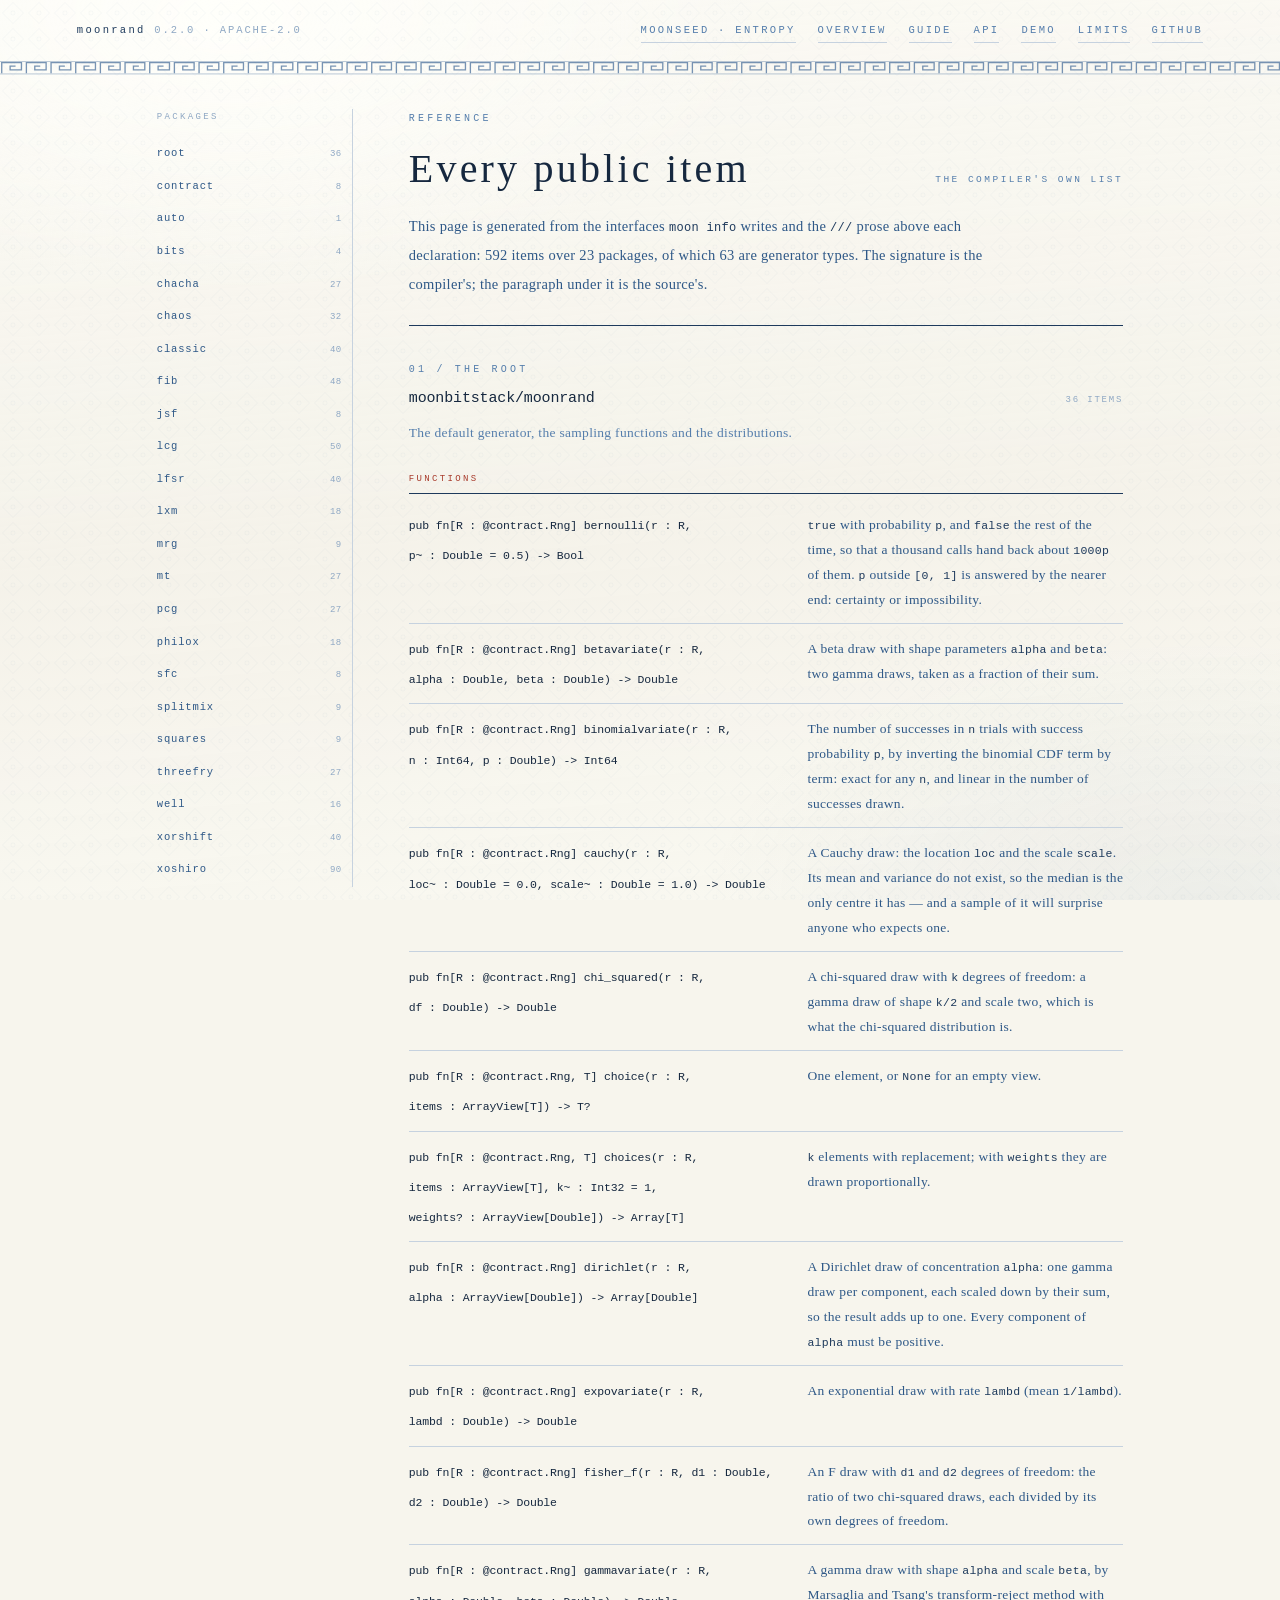
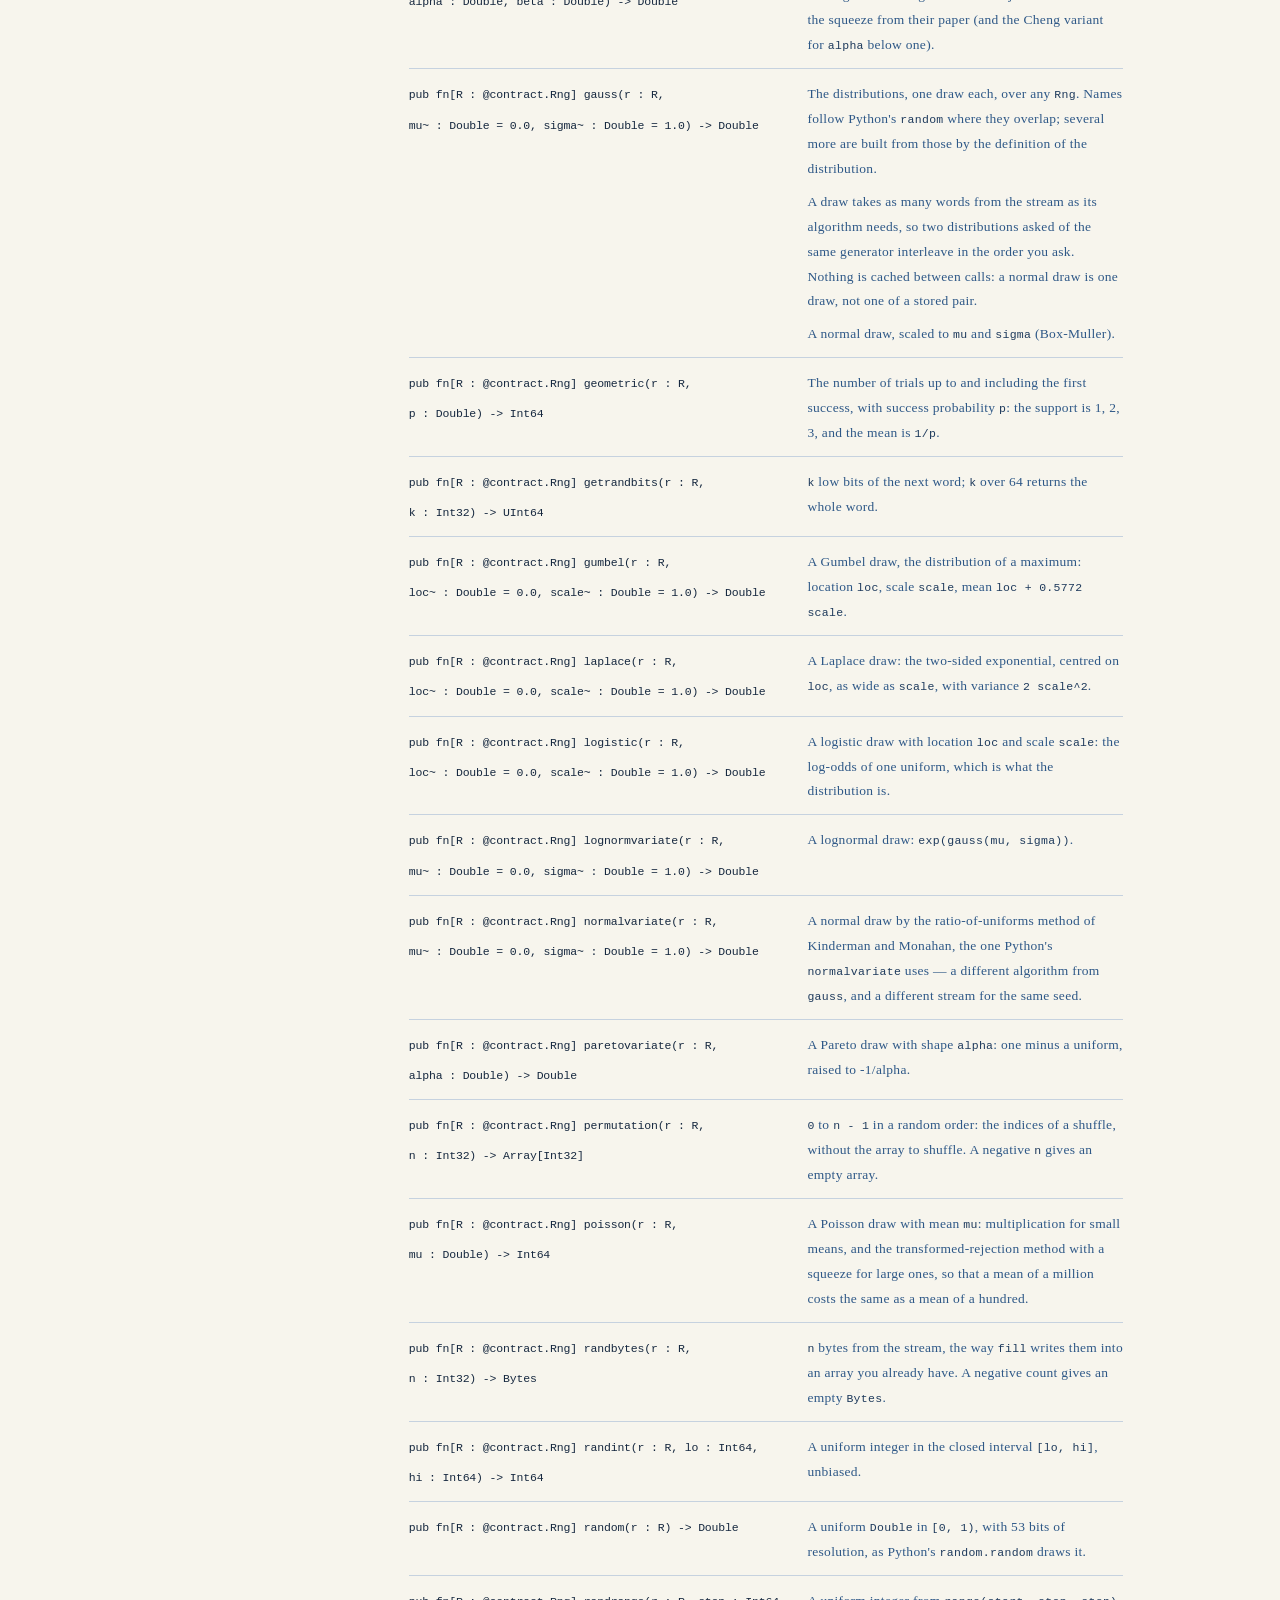
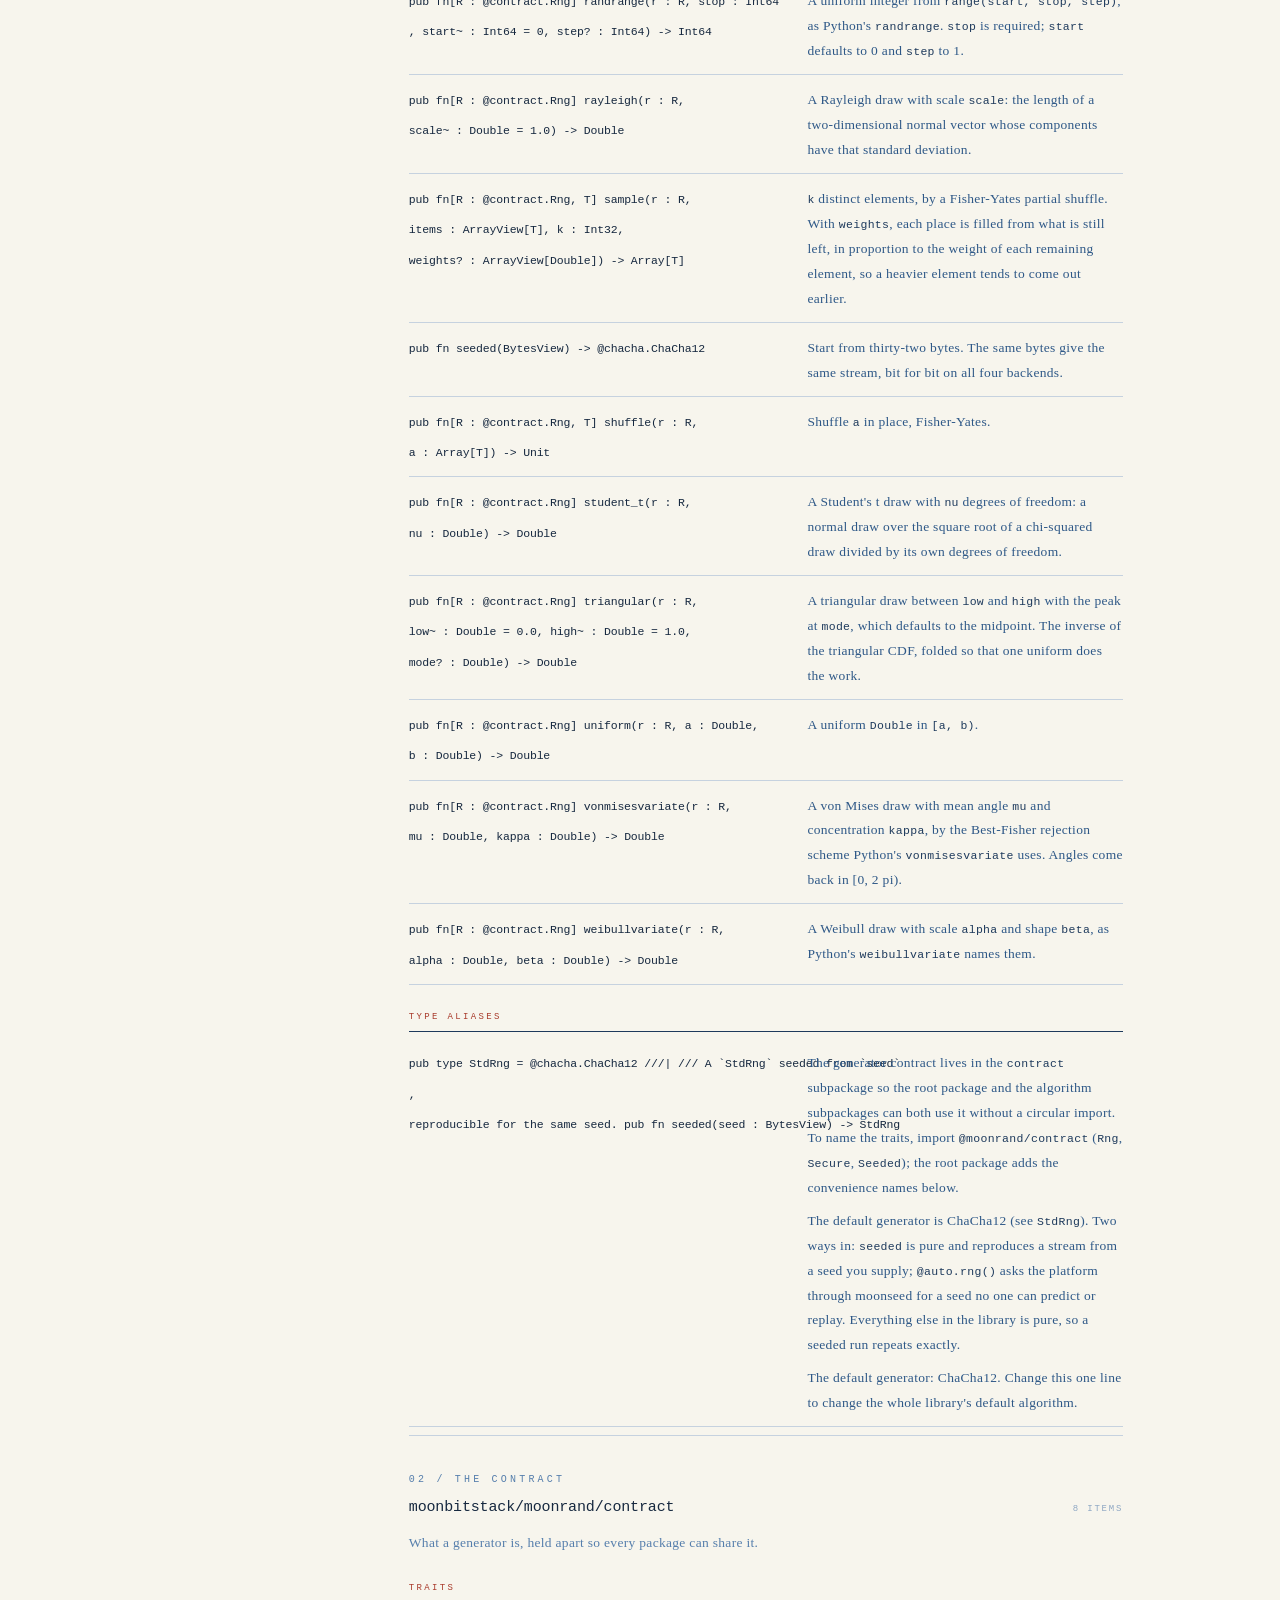
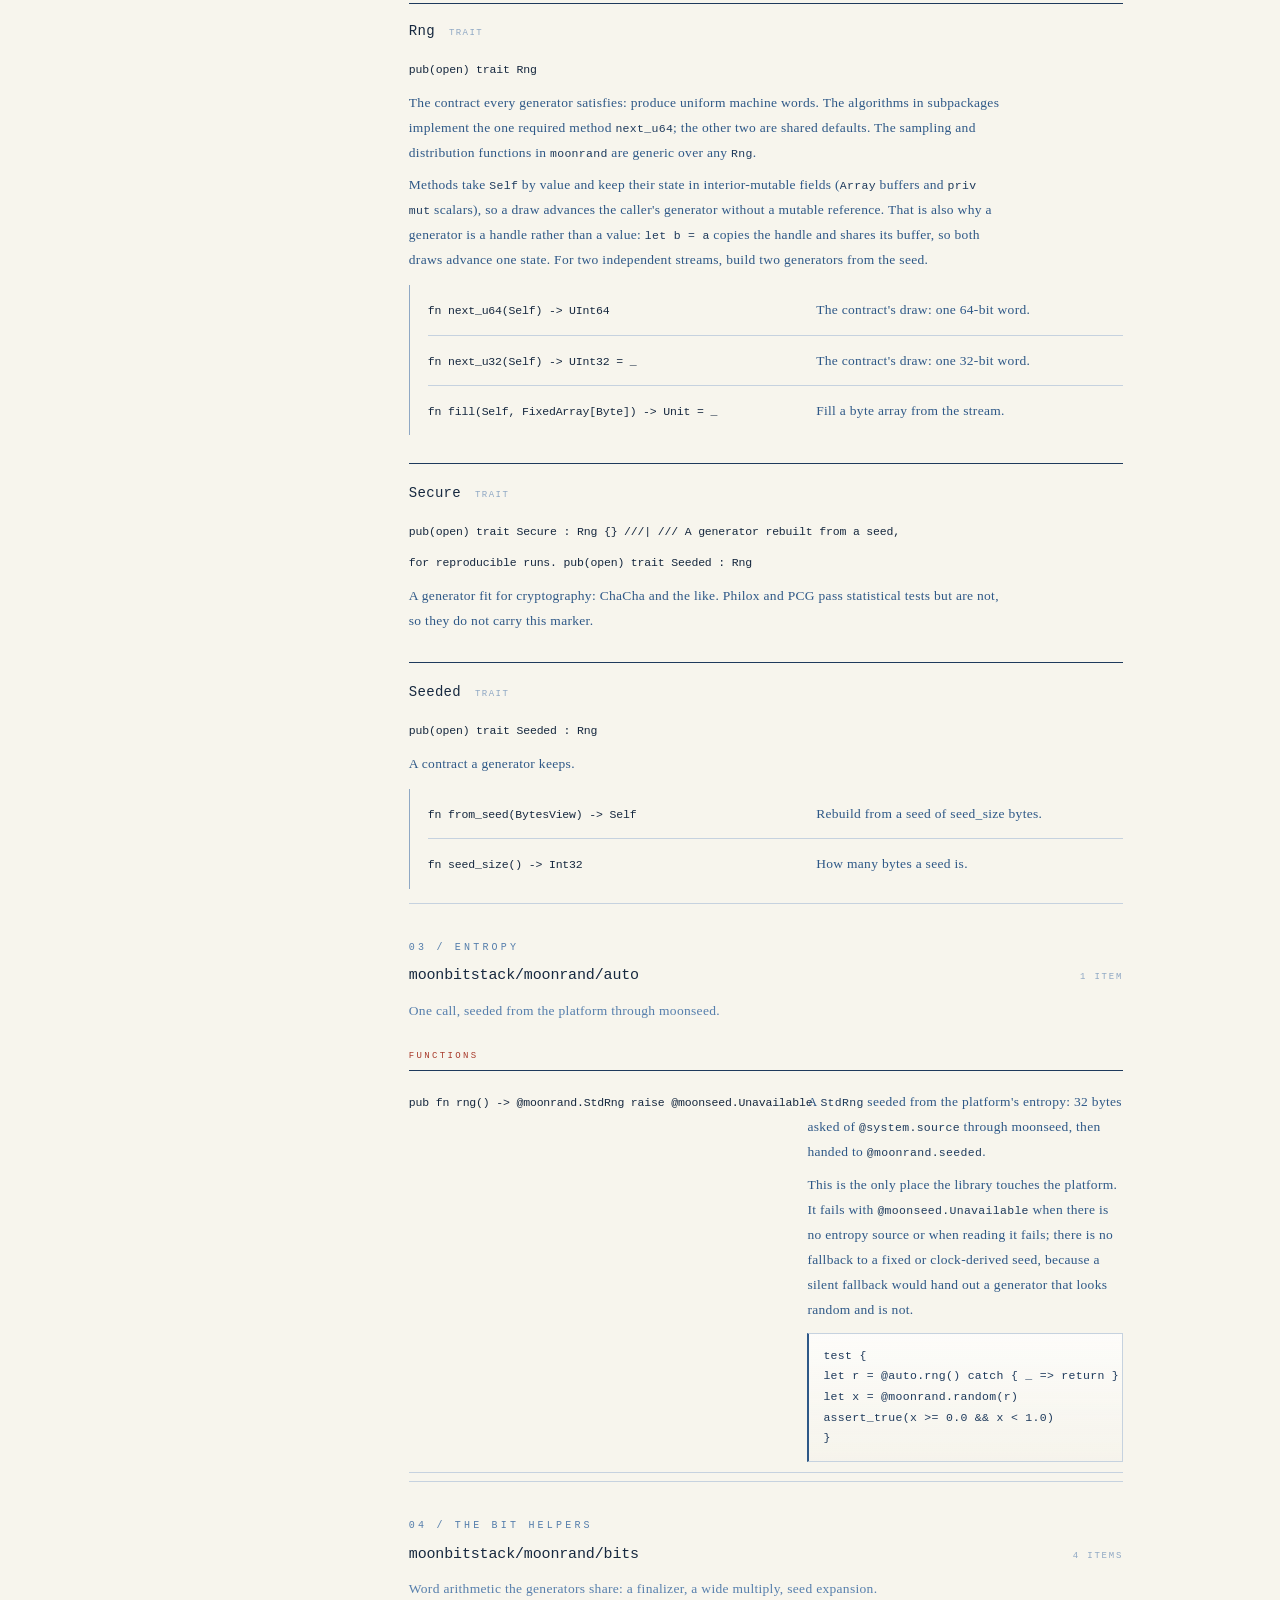
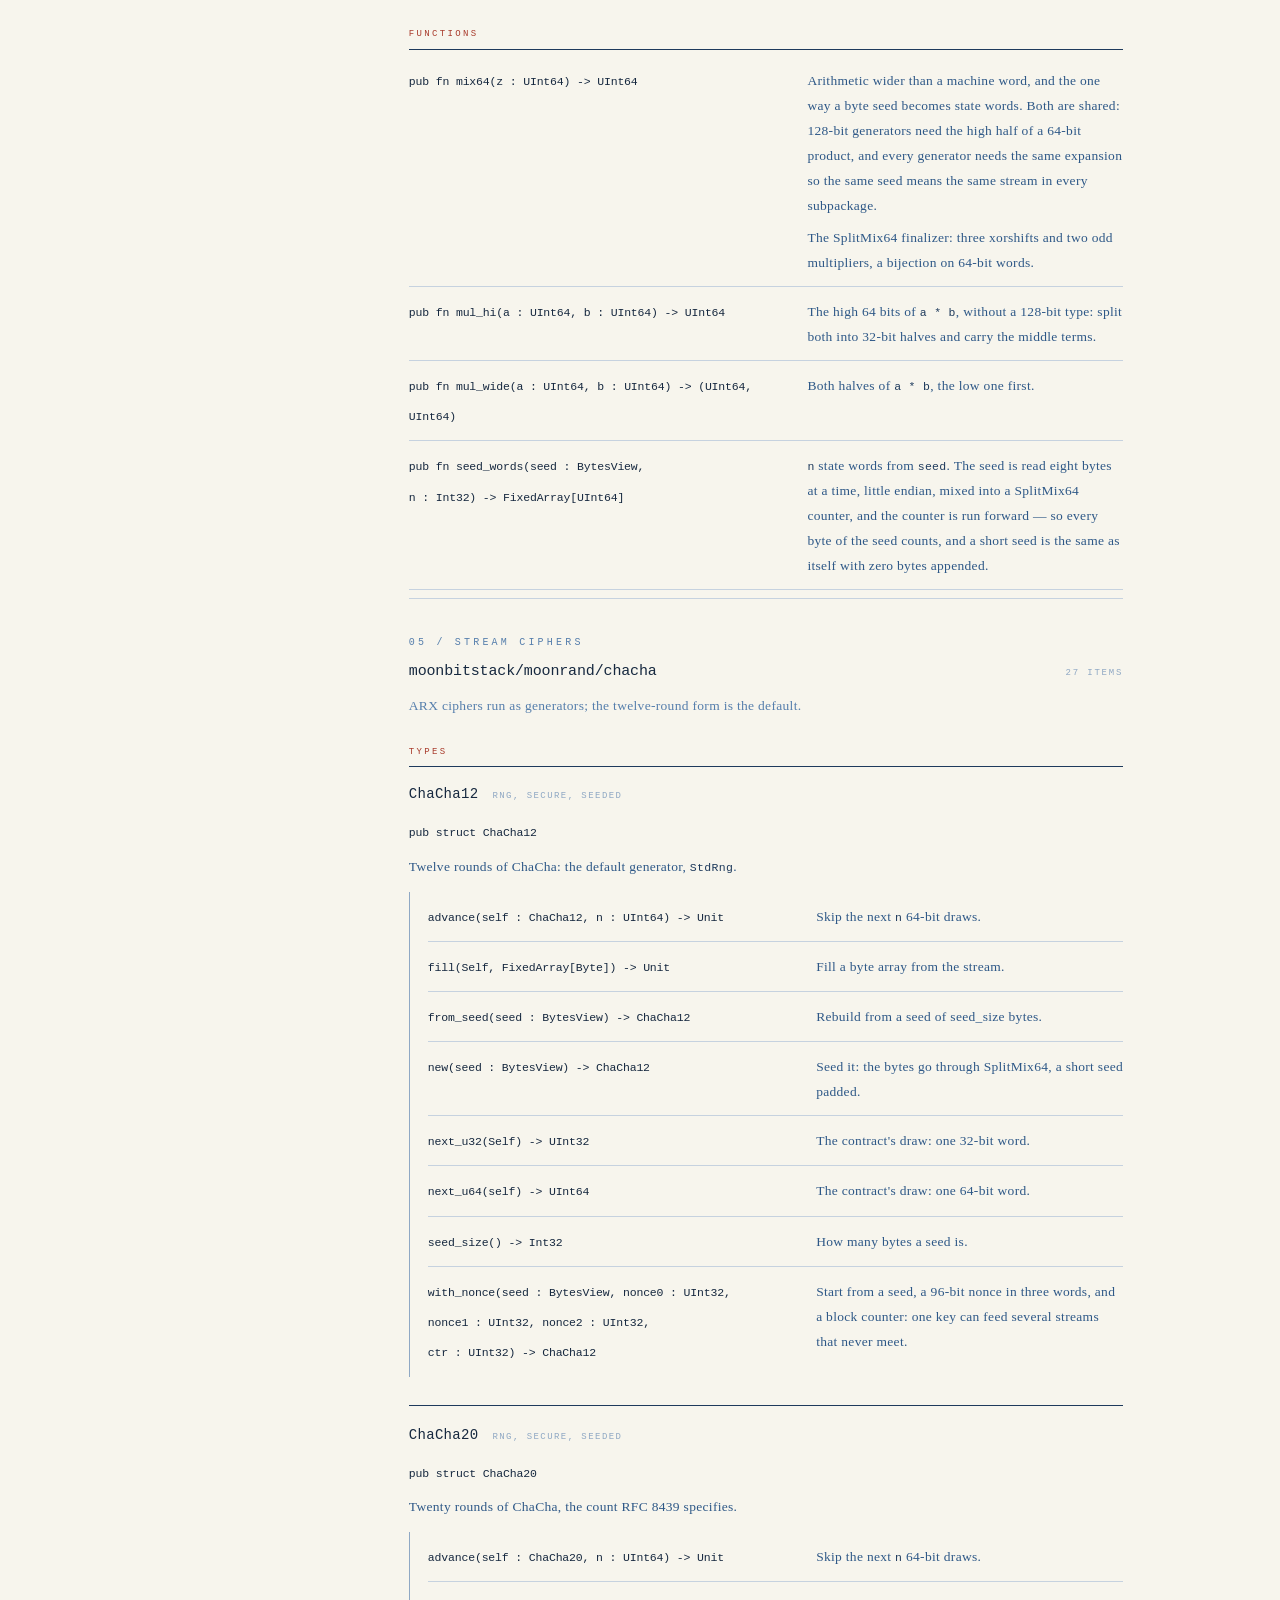
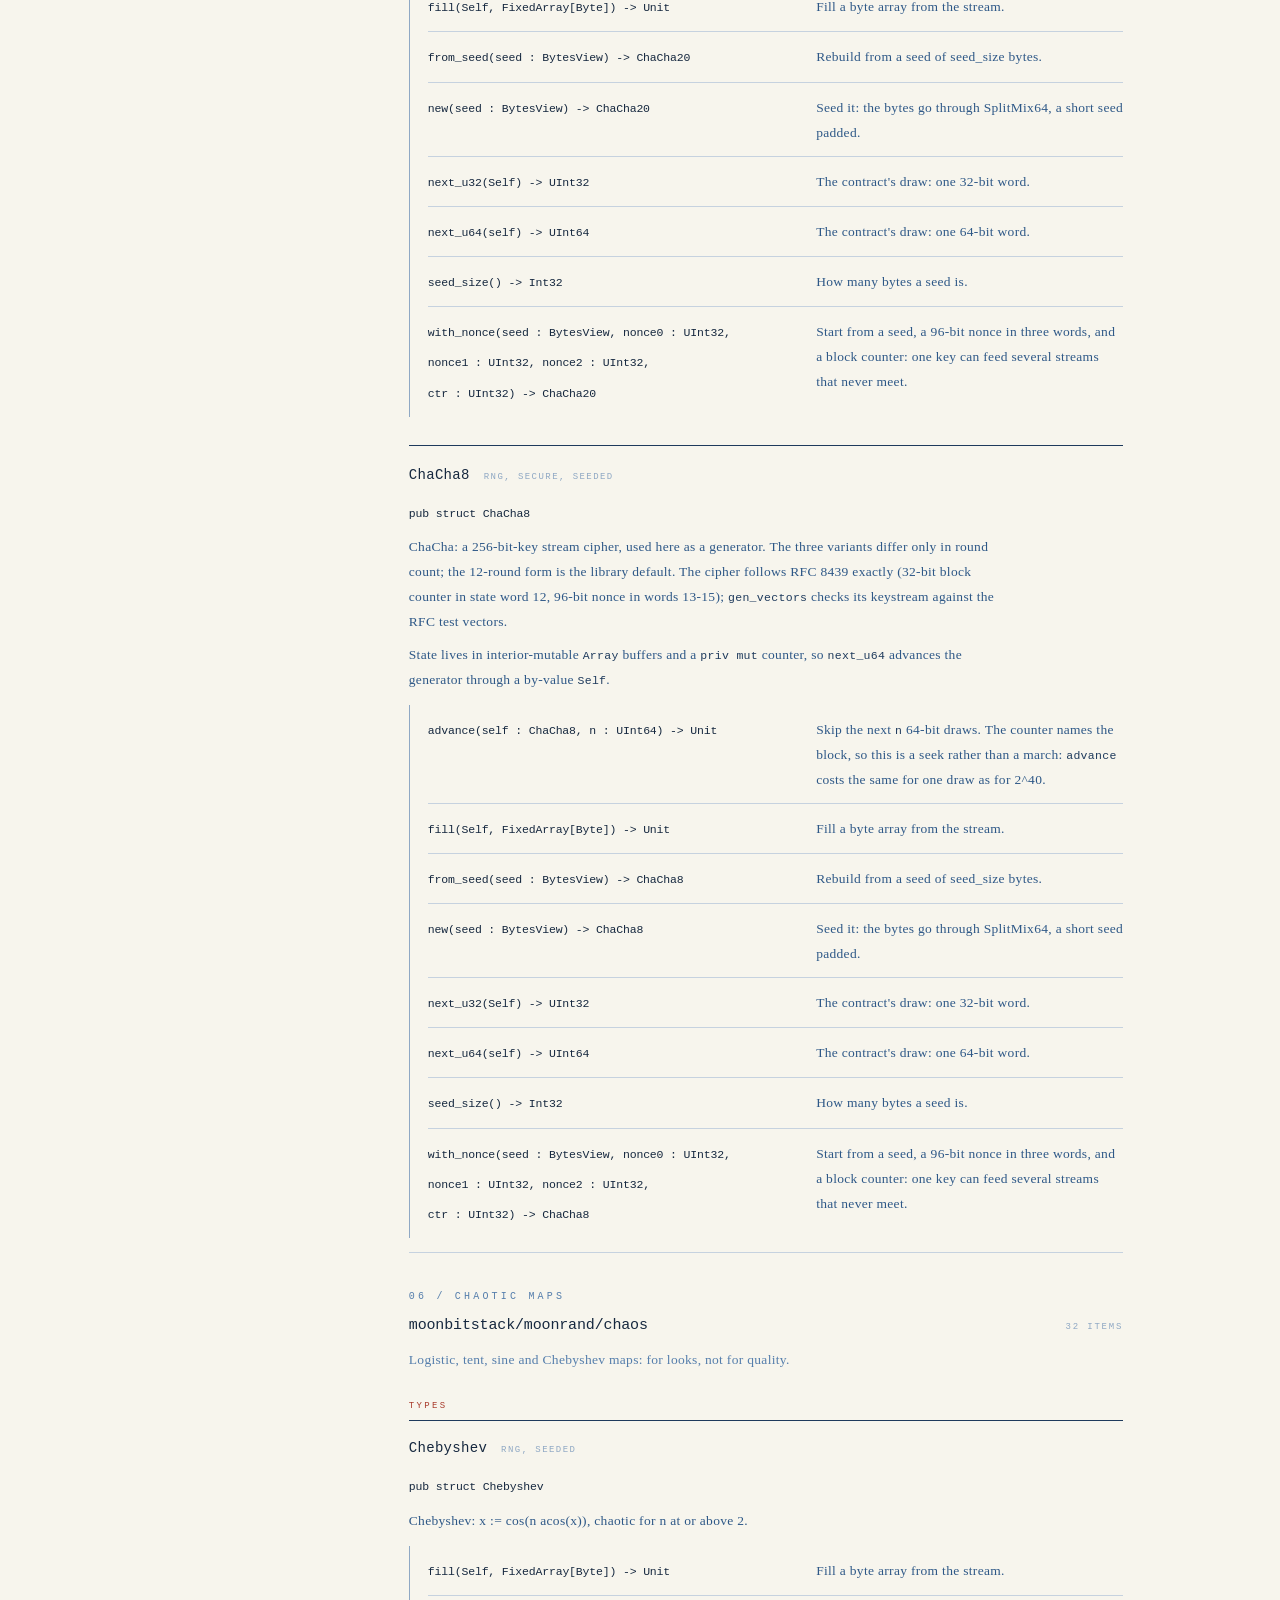
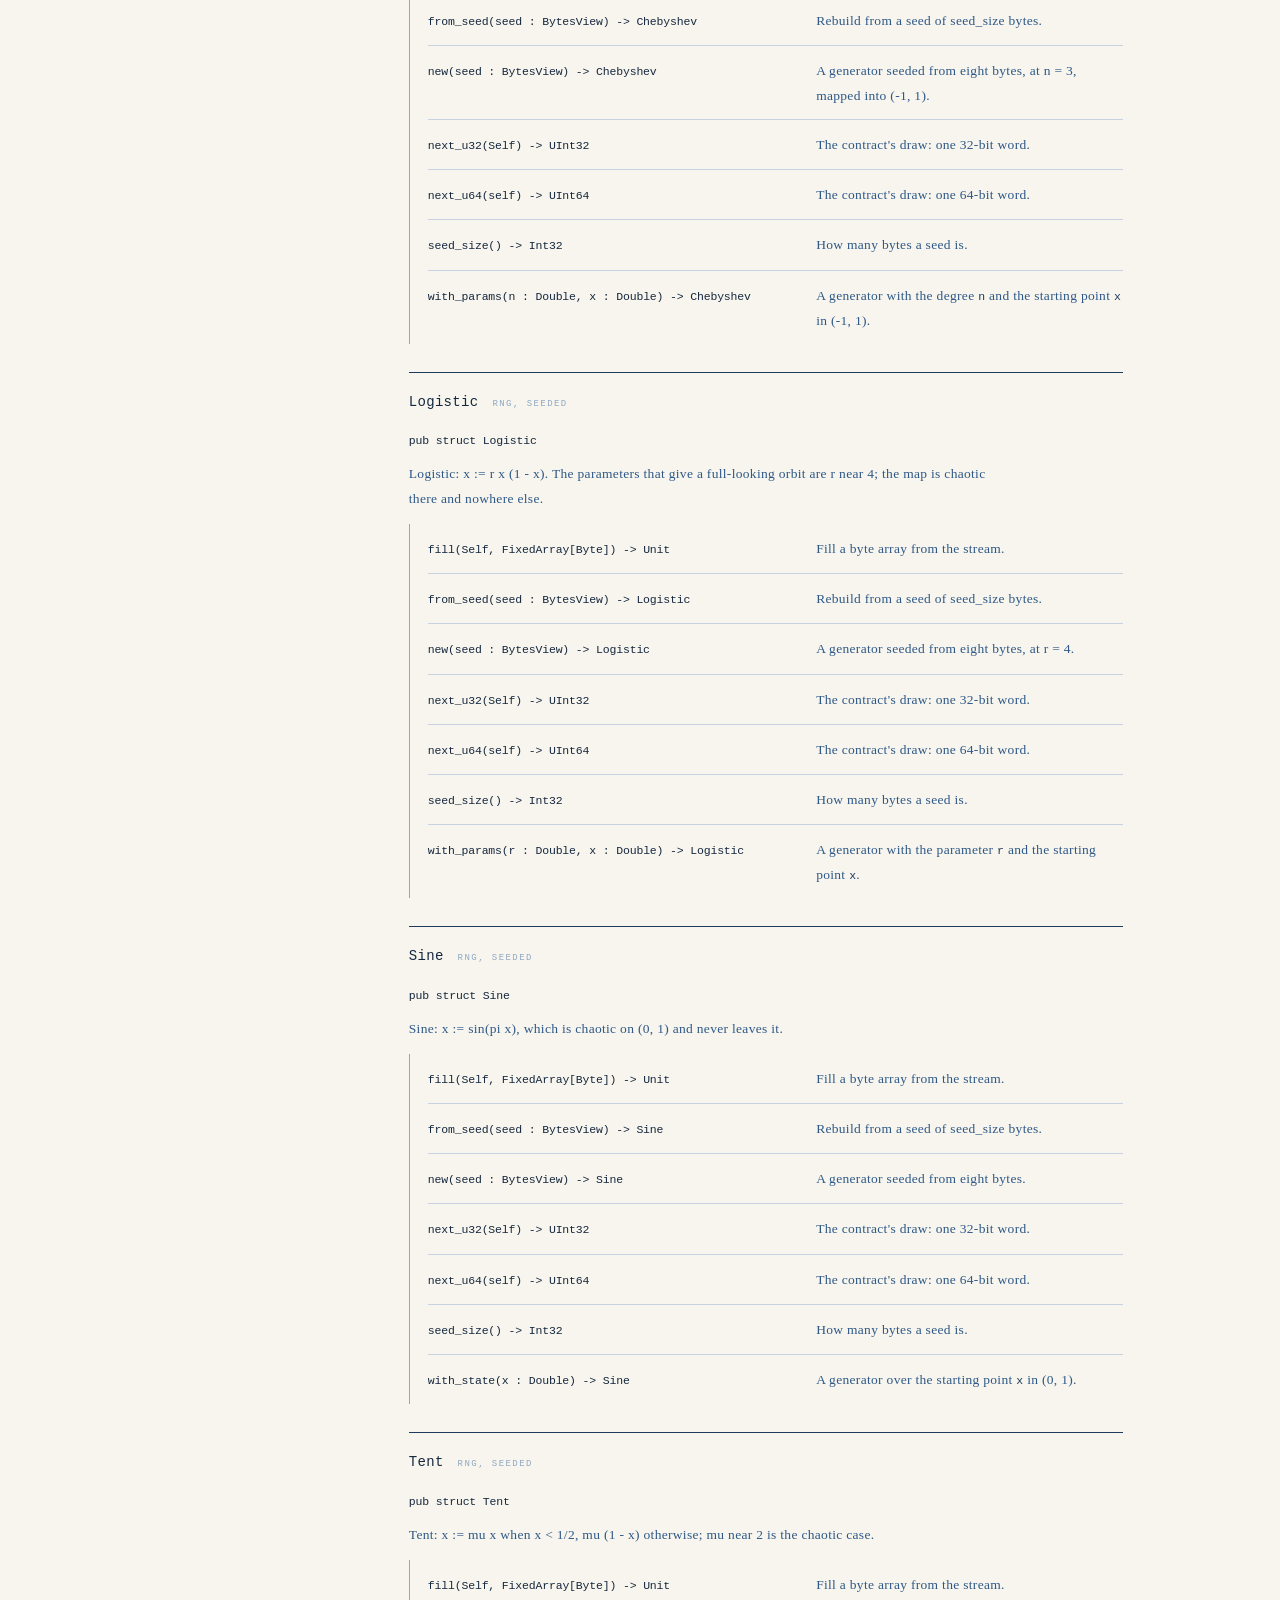
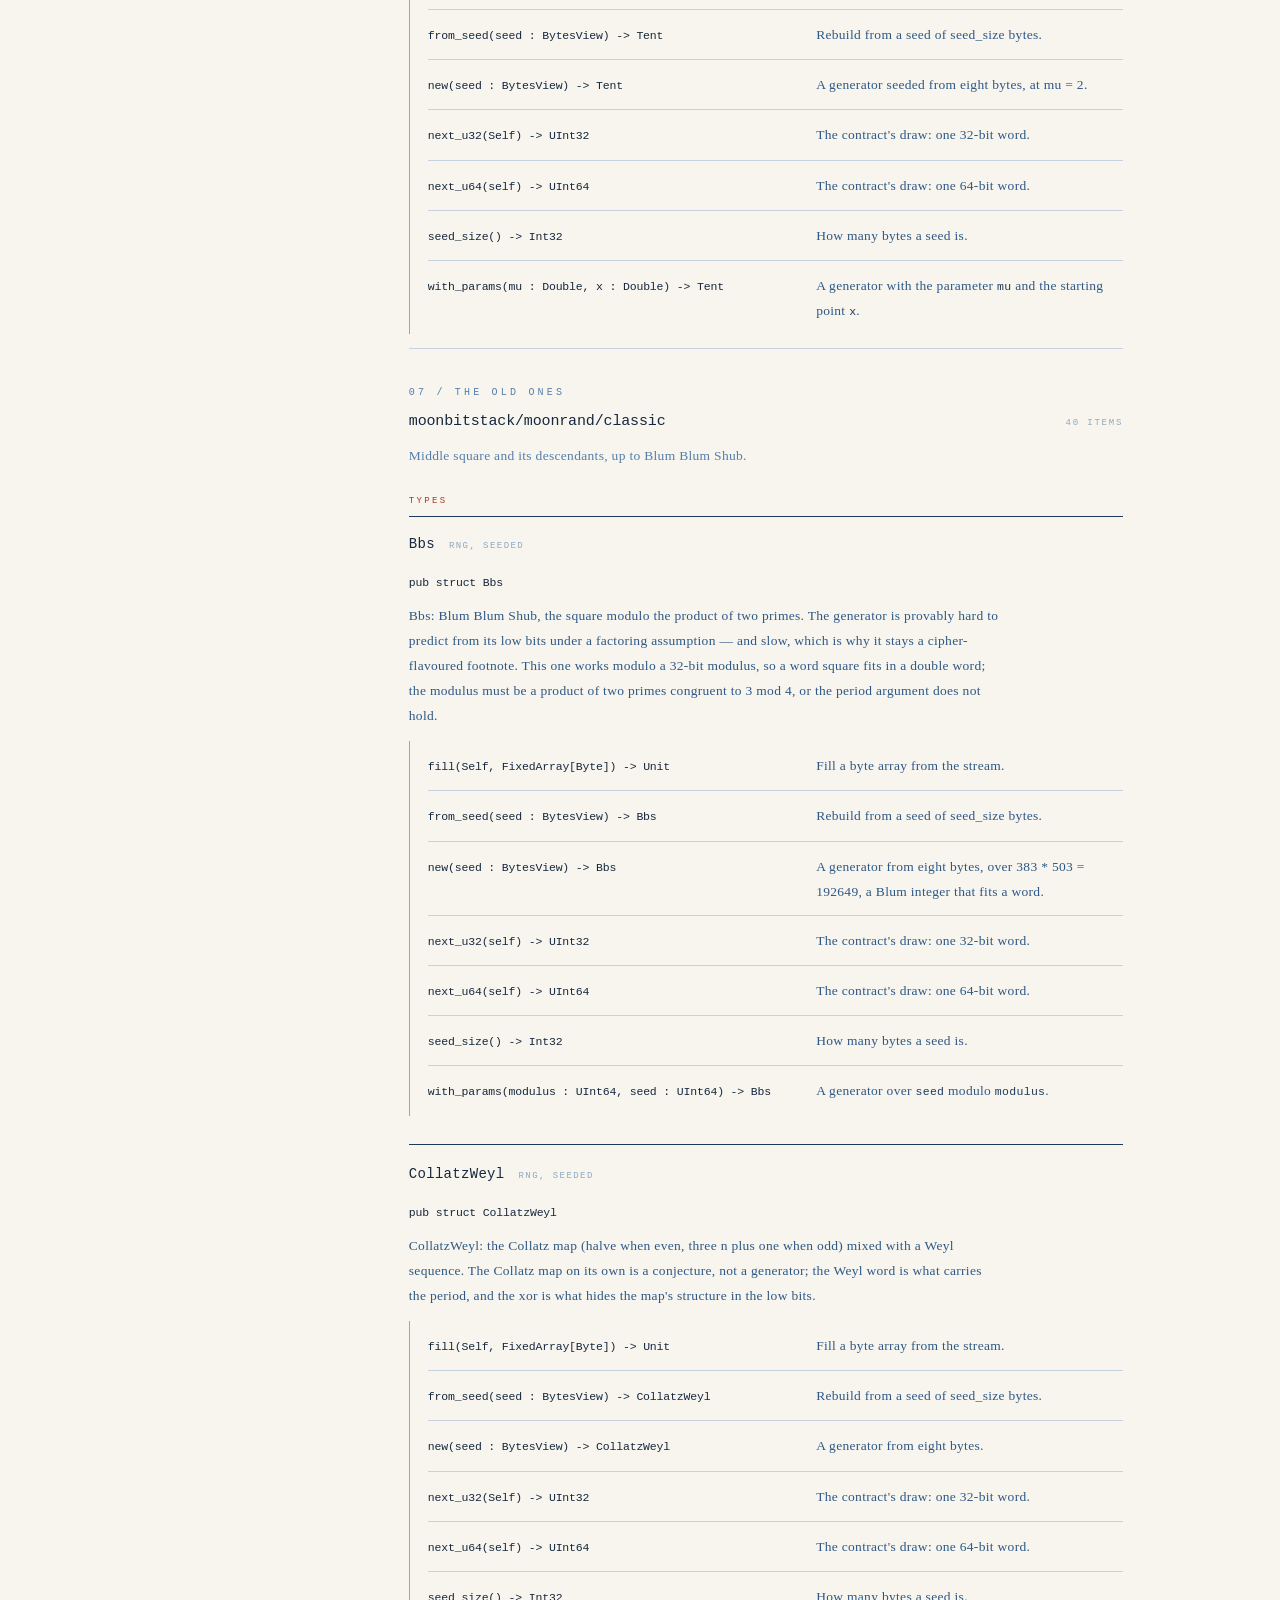
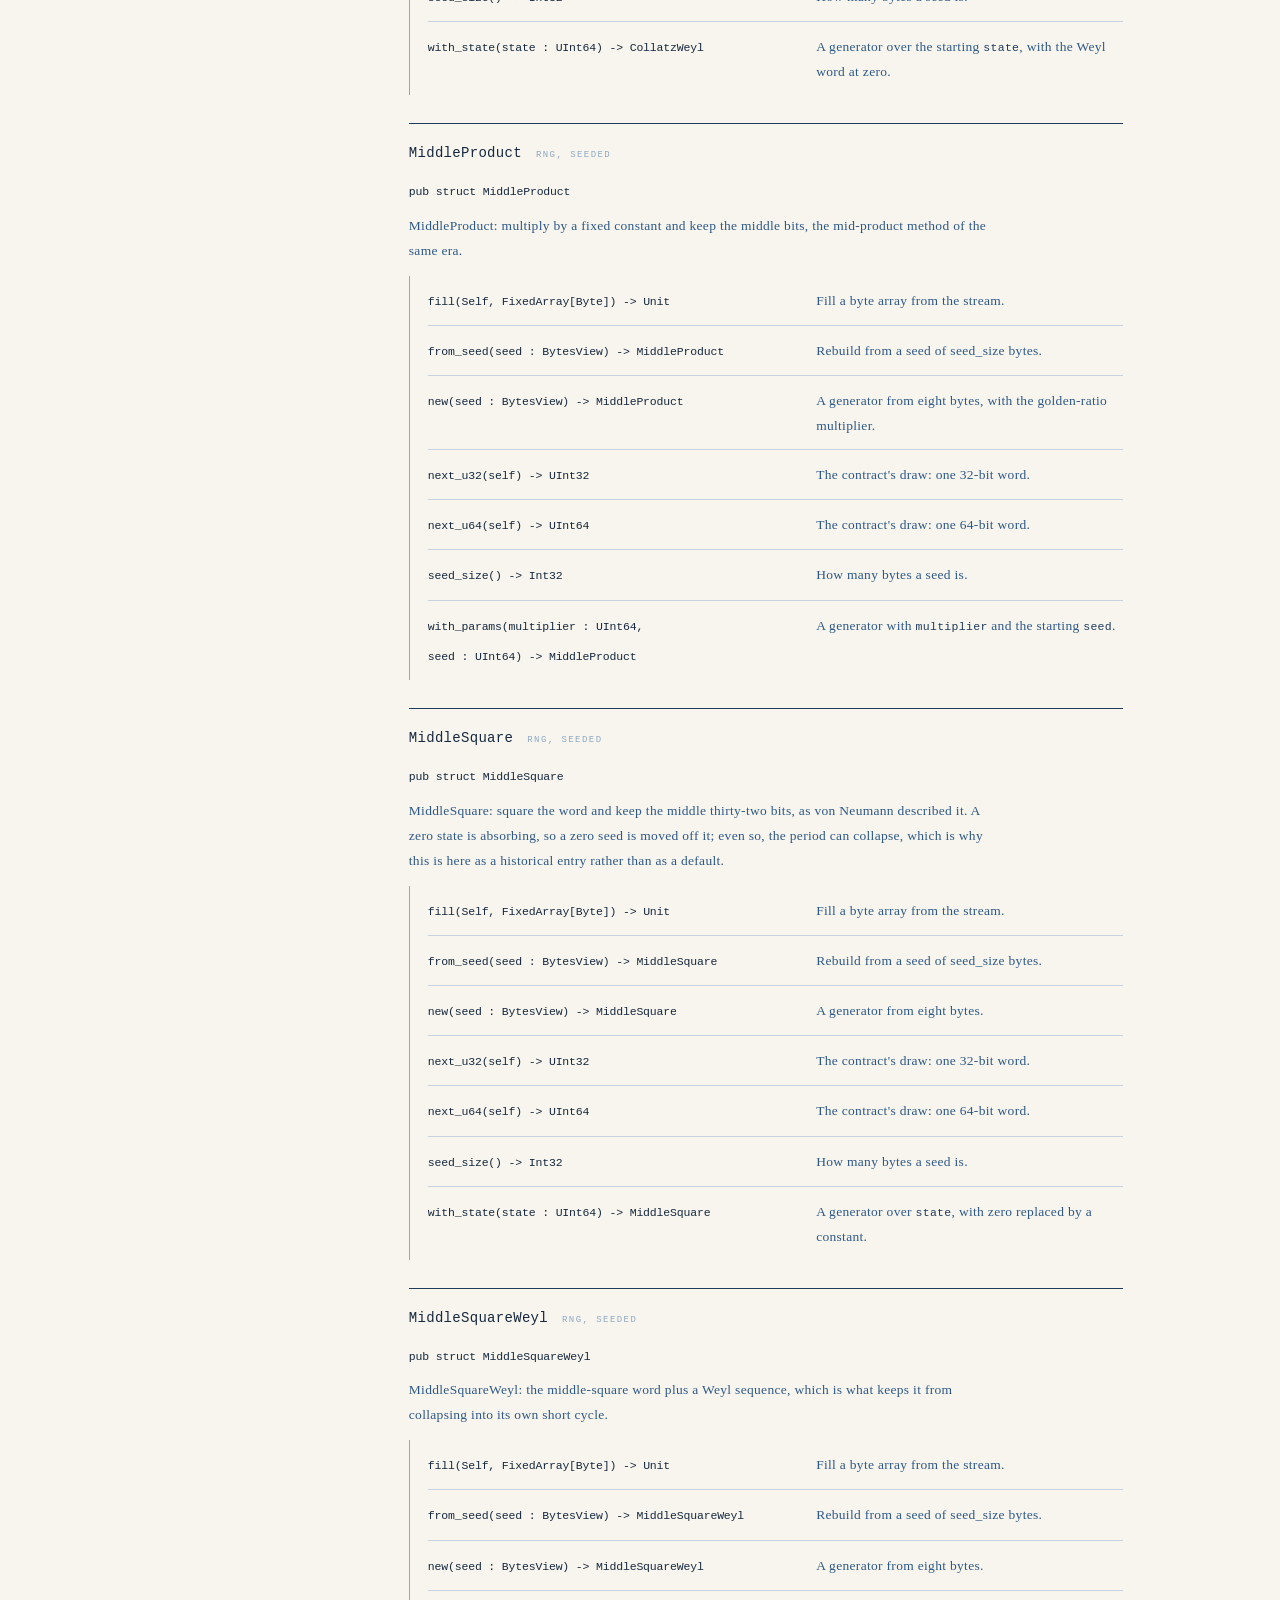
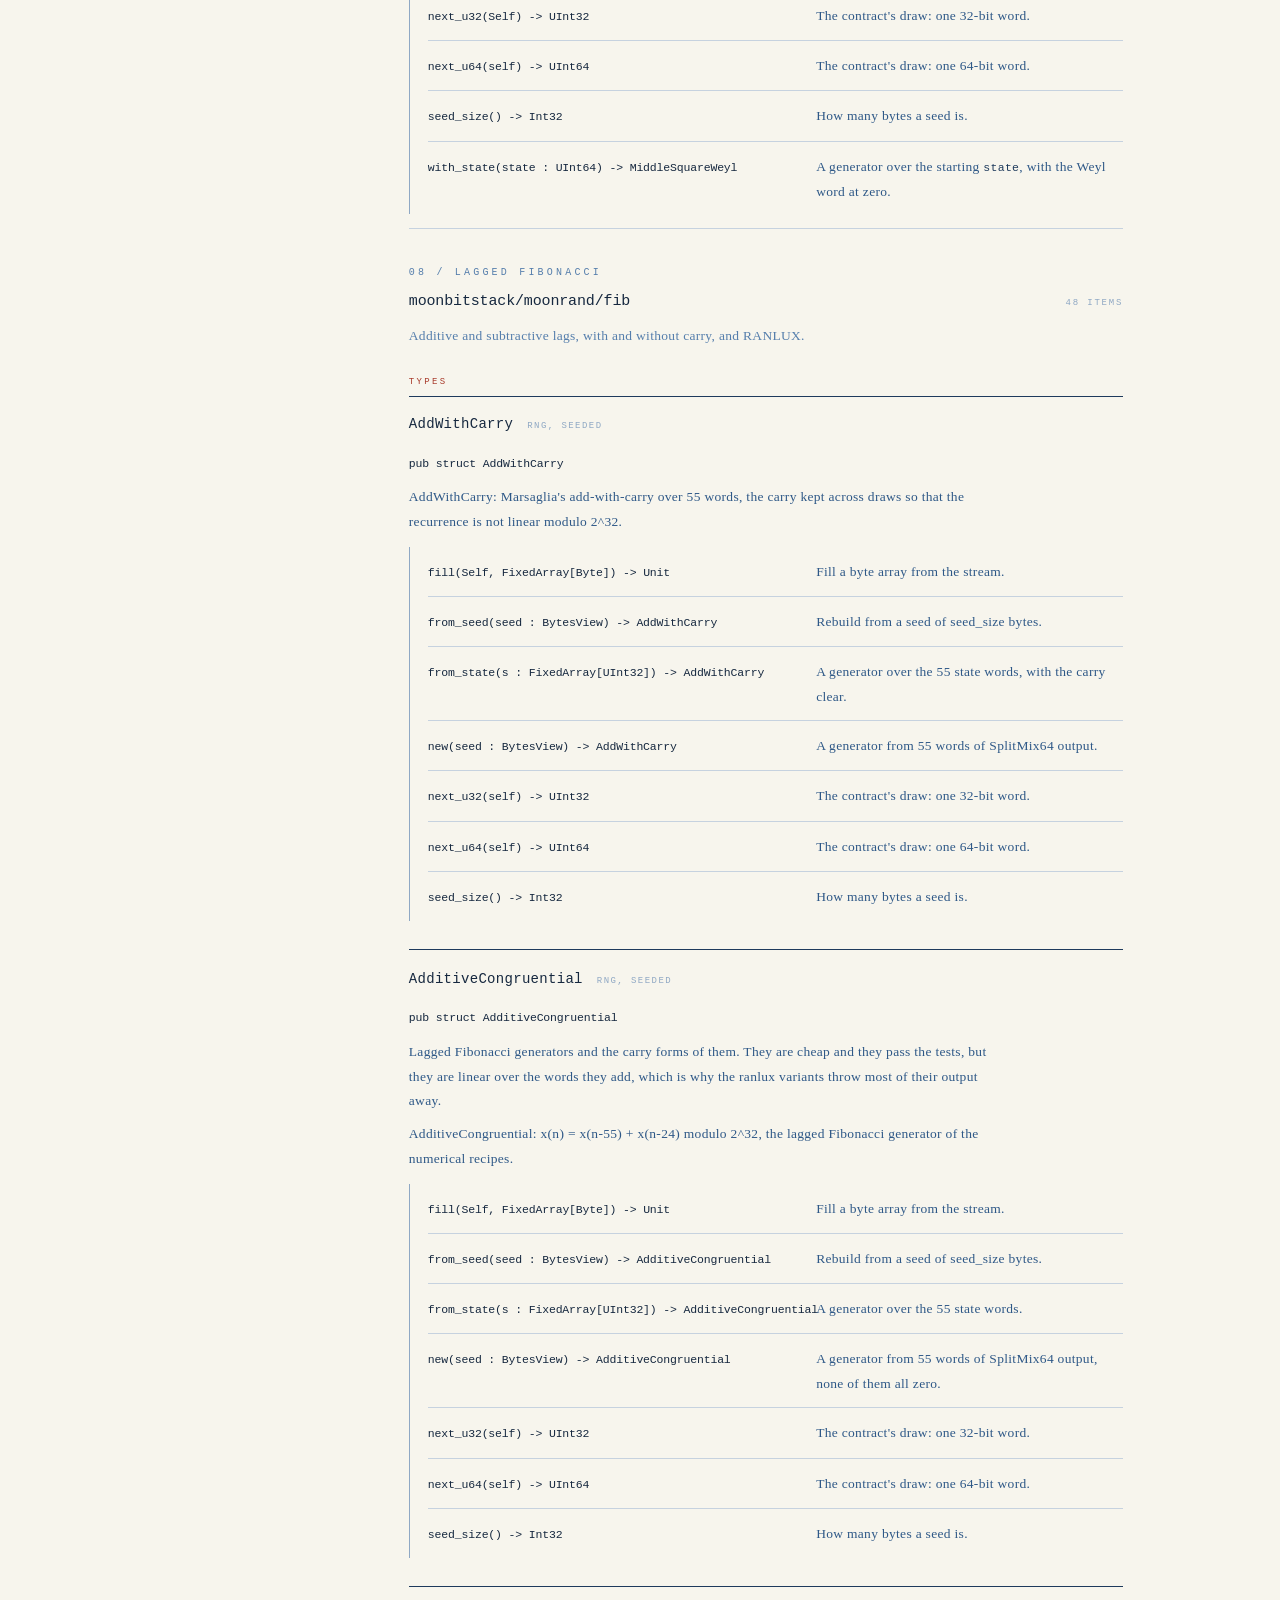
==== commit 18d326bd: "chore(moonrand): moonrand 0.2.0, with its dependencies at their latest. Signed-off-by: Leo Cheng (he" ====
--- a/docs/api.html
+++ b/docs/api.html
@@ -12,7 +12,7 @@
 <div class="sheet">
 
   <header class="bar">
-    <div><b>moonrand</b> <span class="bar__v"><span id="rev-value">0.1.3</span> · Apache-2.0</span></div>
+    <div><b>moonrand</b> <span class="bar__v"><span id="rev-value">0.2.0</span> · Apache-2.0</span></div>
     <div class="r">
       <a href="https://moonbitstack.github.io/moonseed/">moonseed · entropy</a>
       <a href="index.html">overview</a>
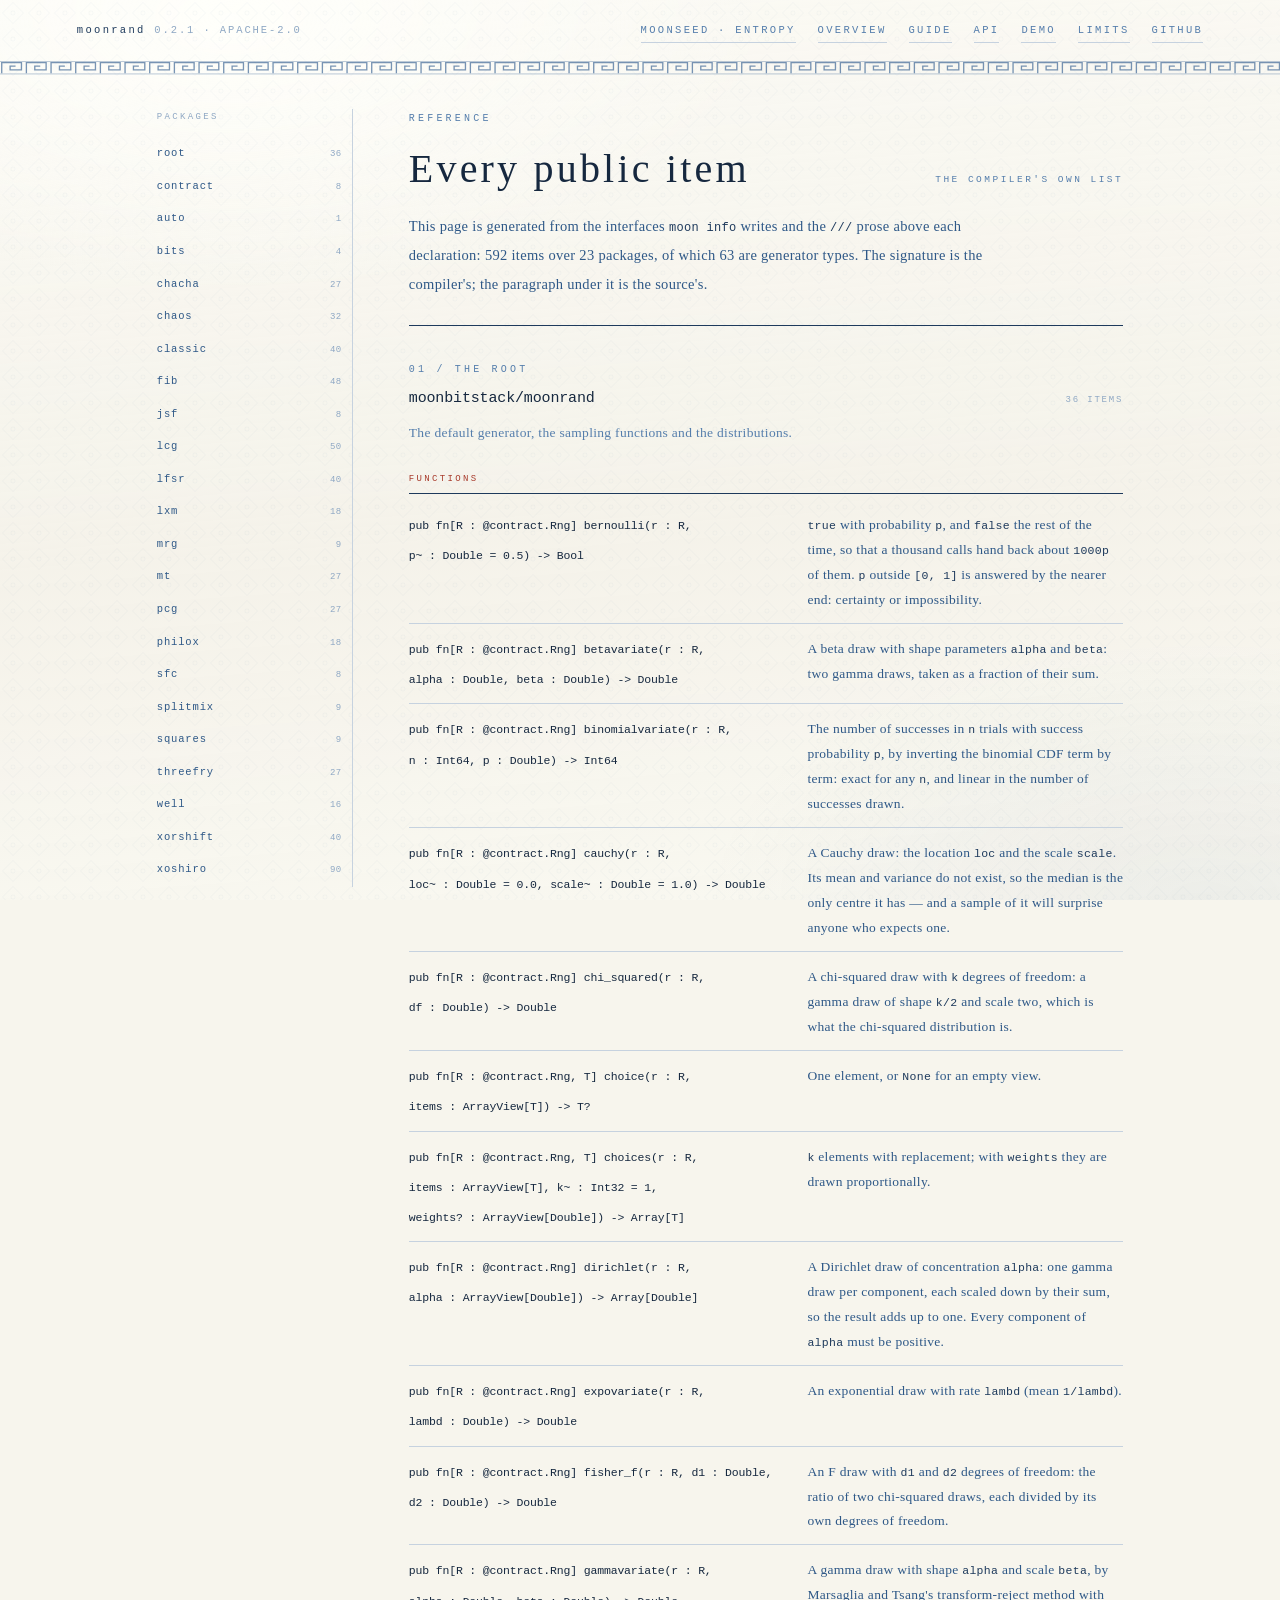
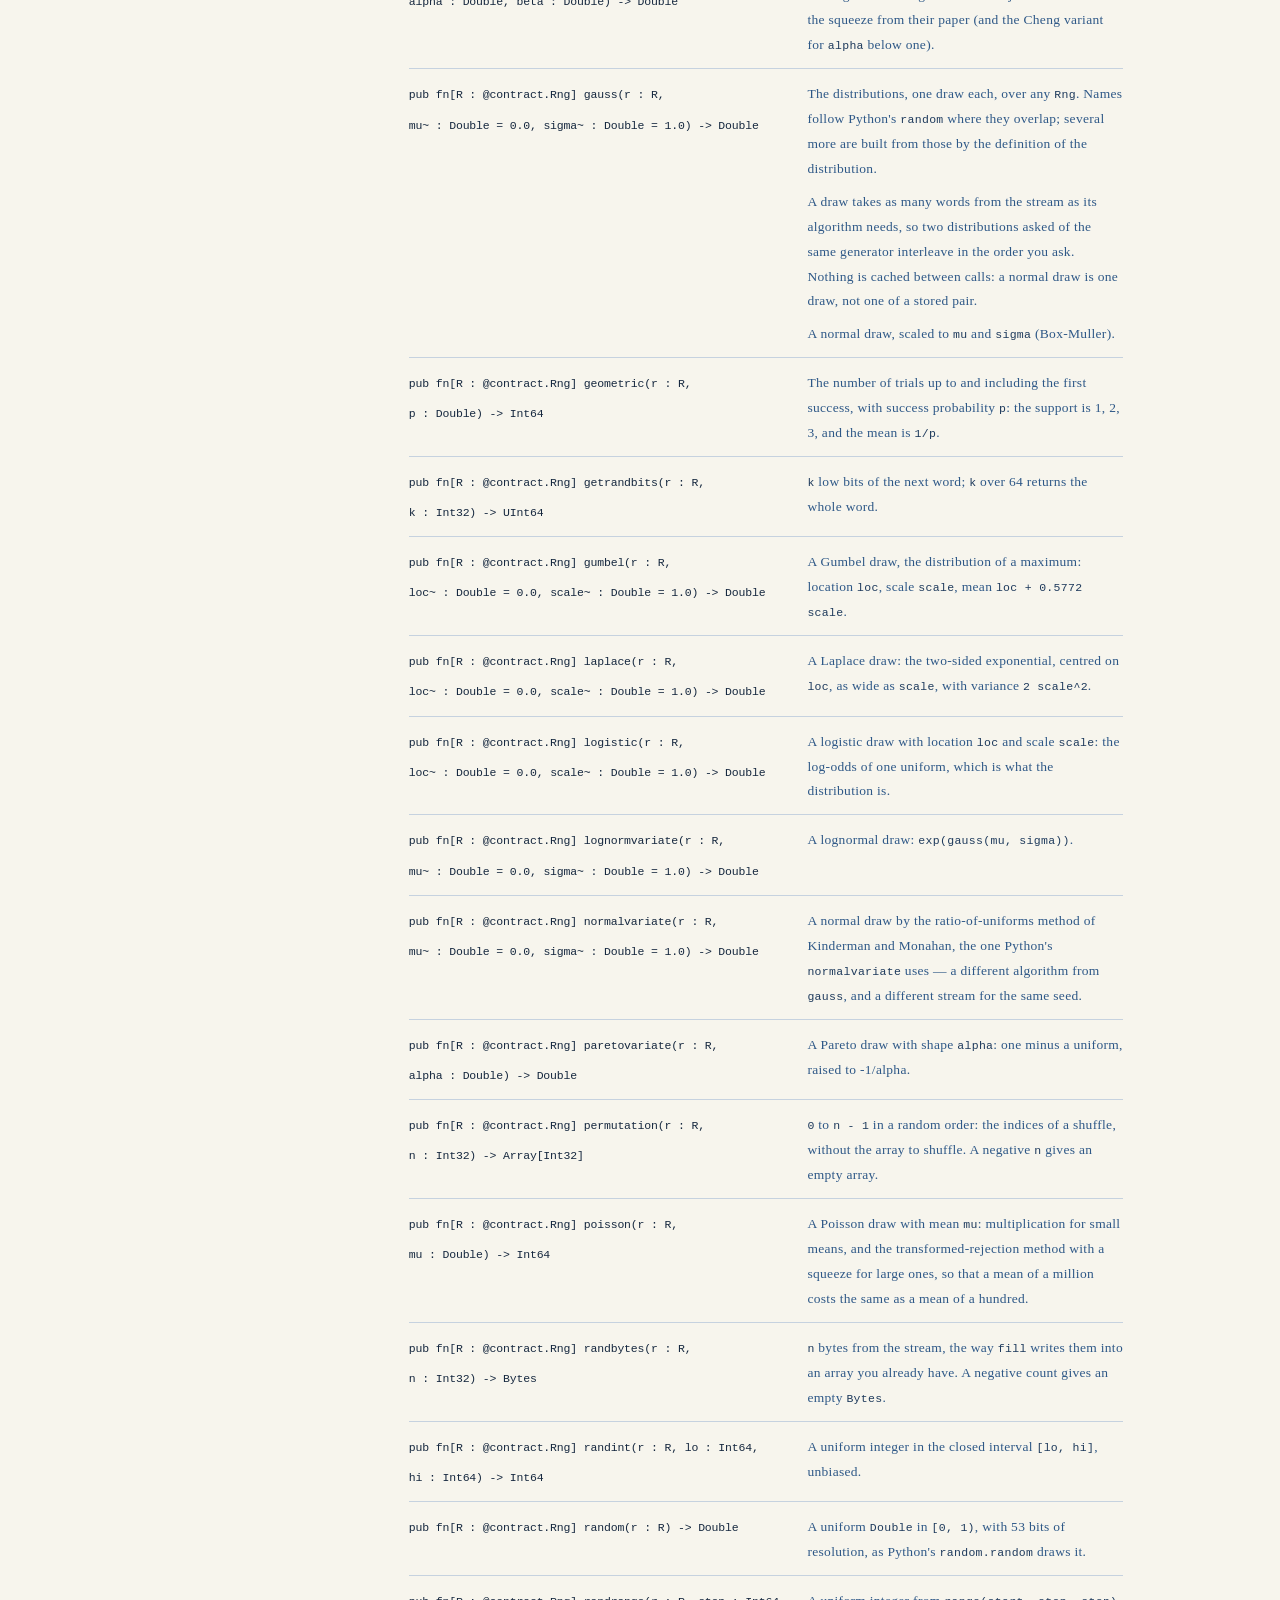
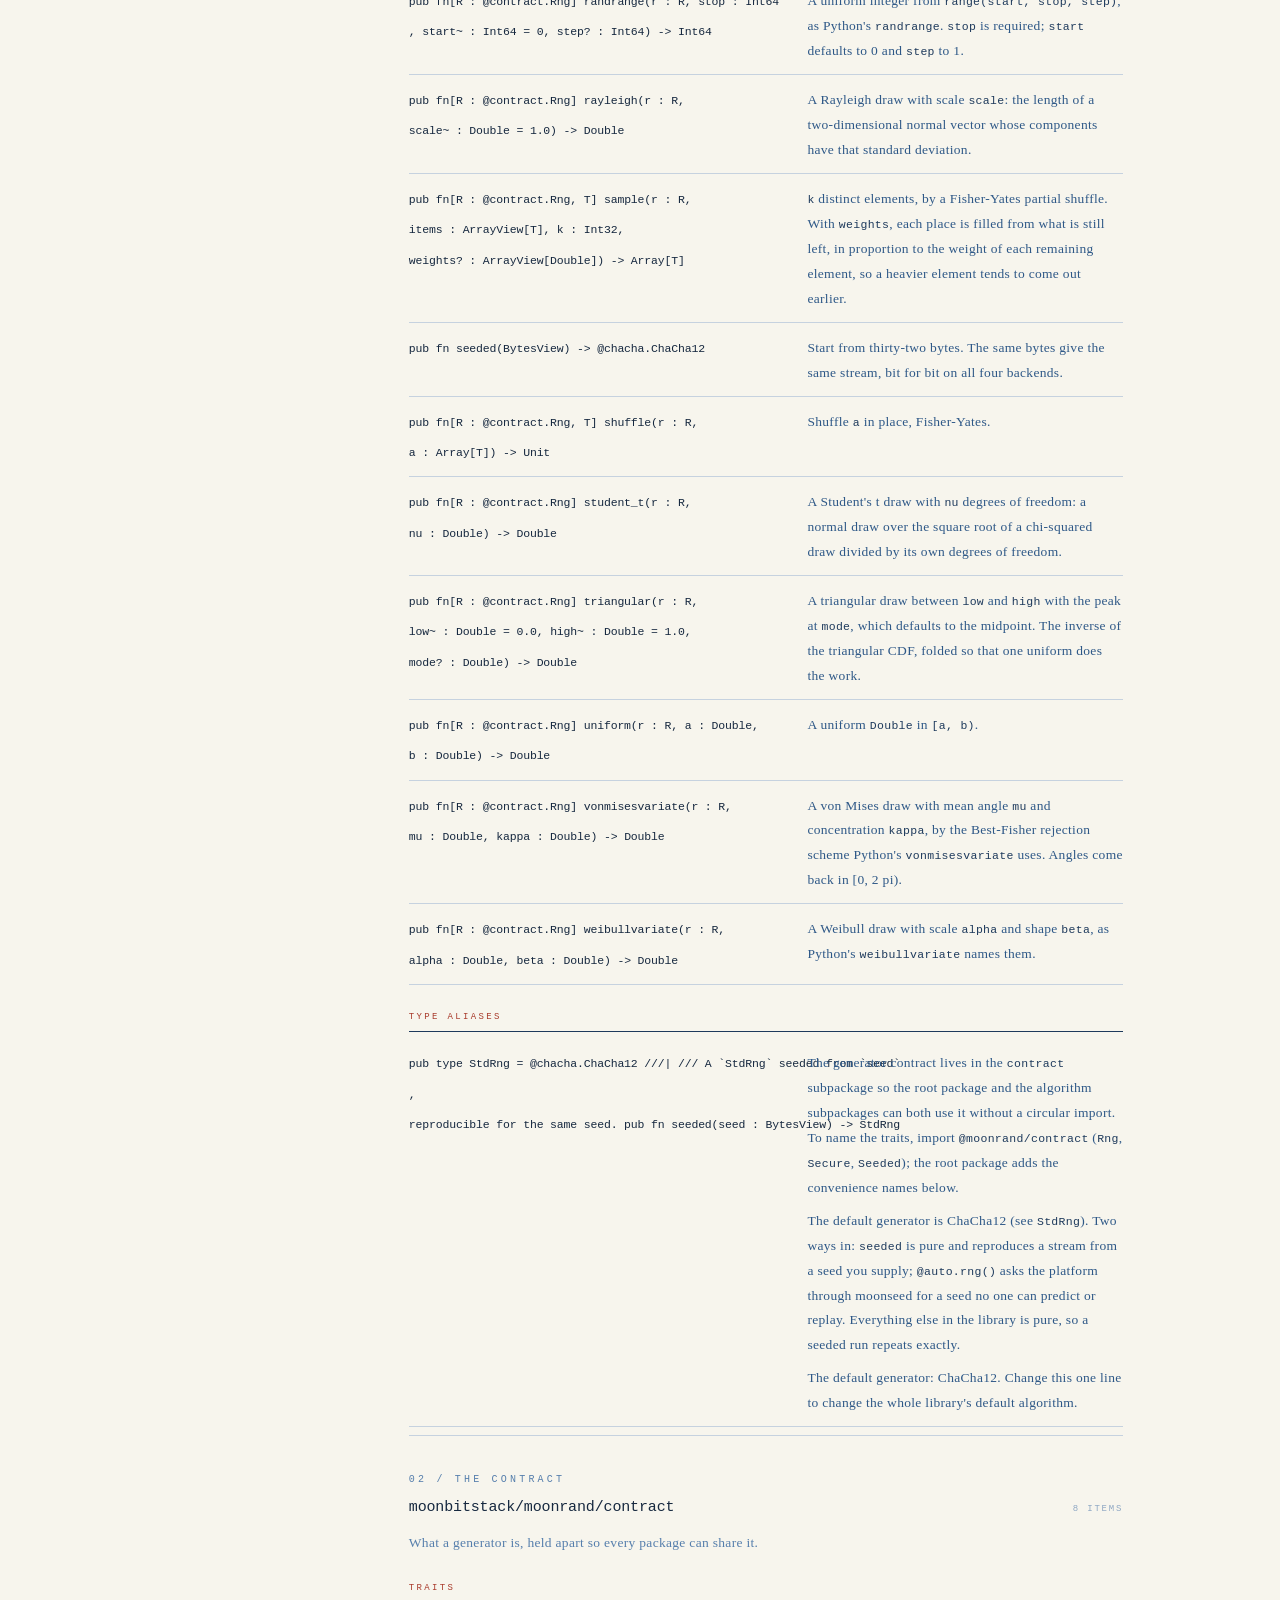
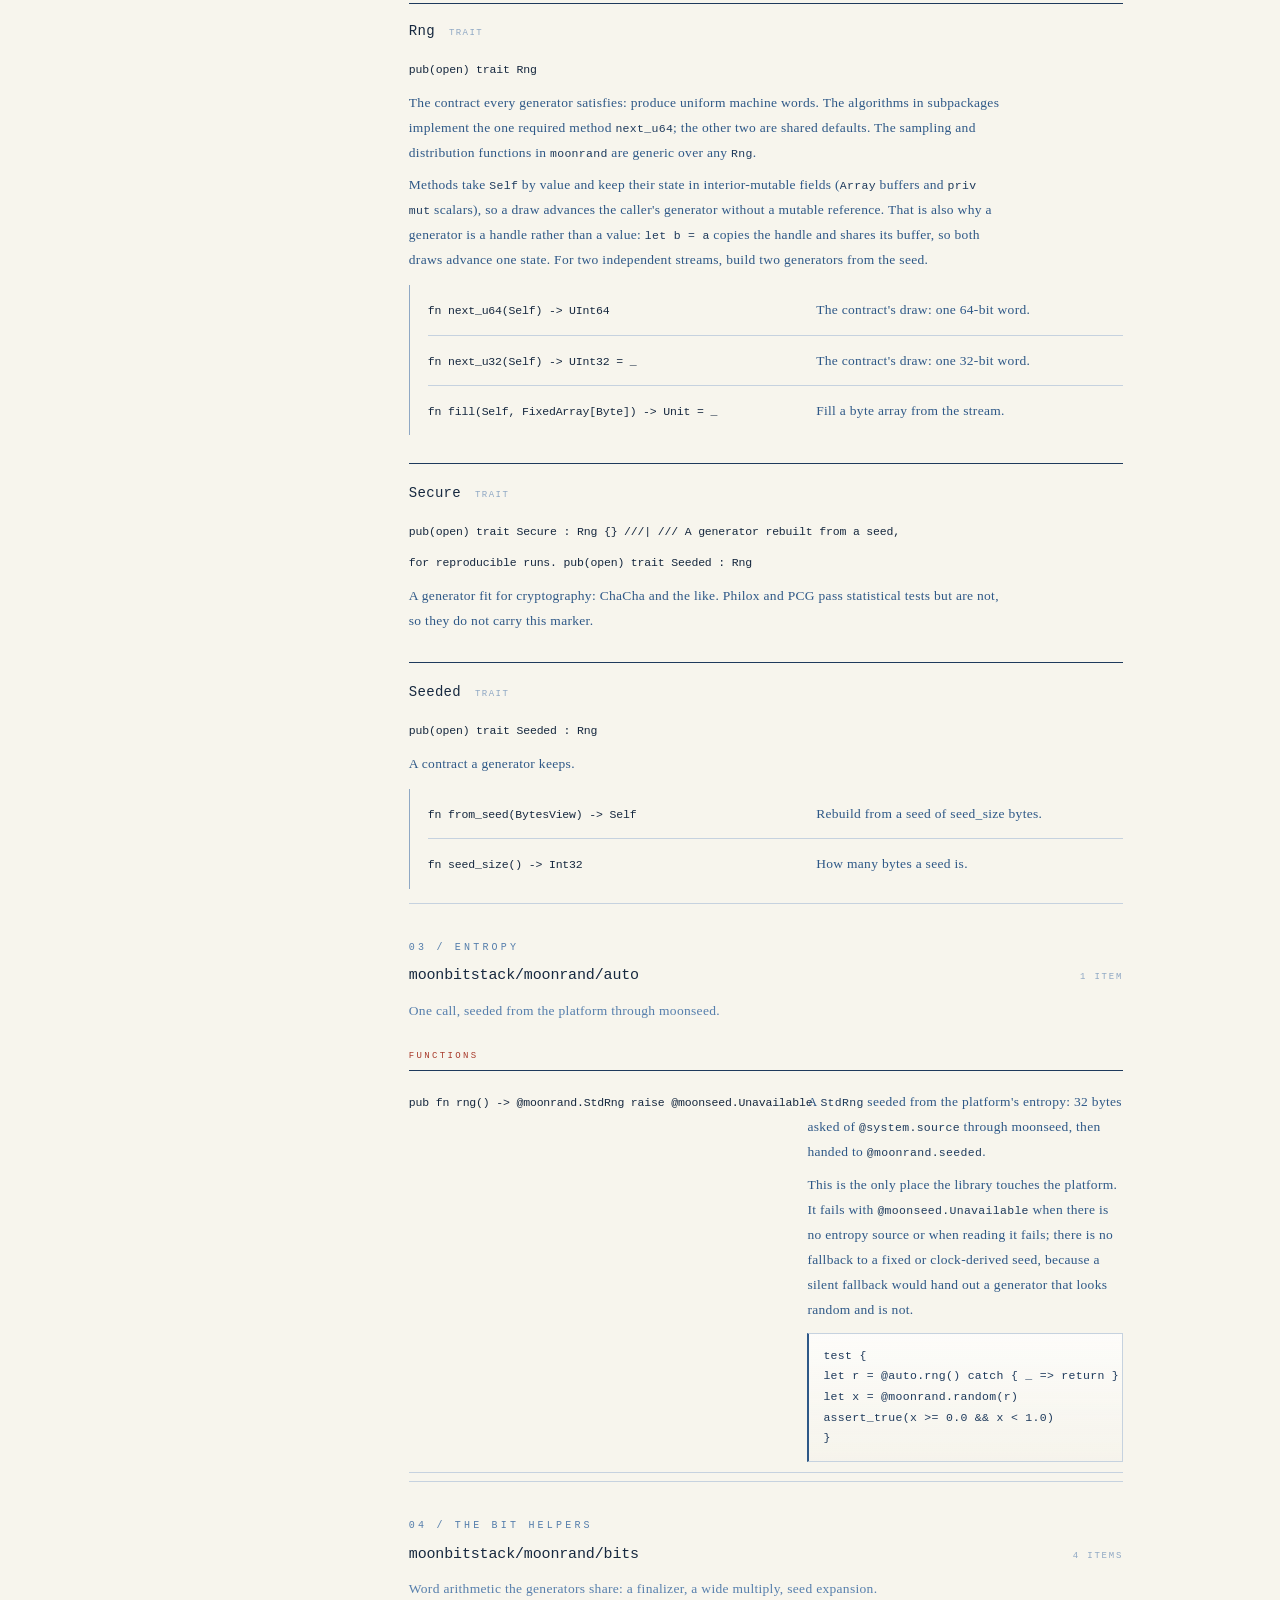
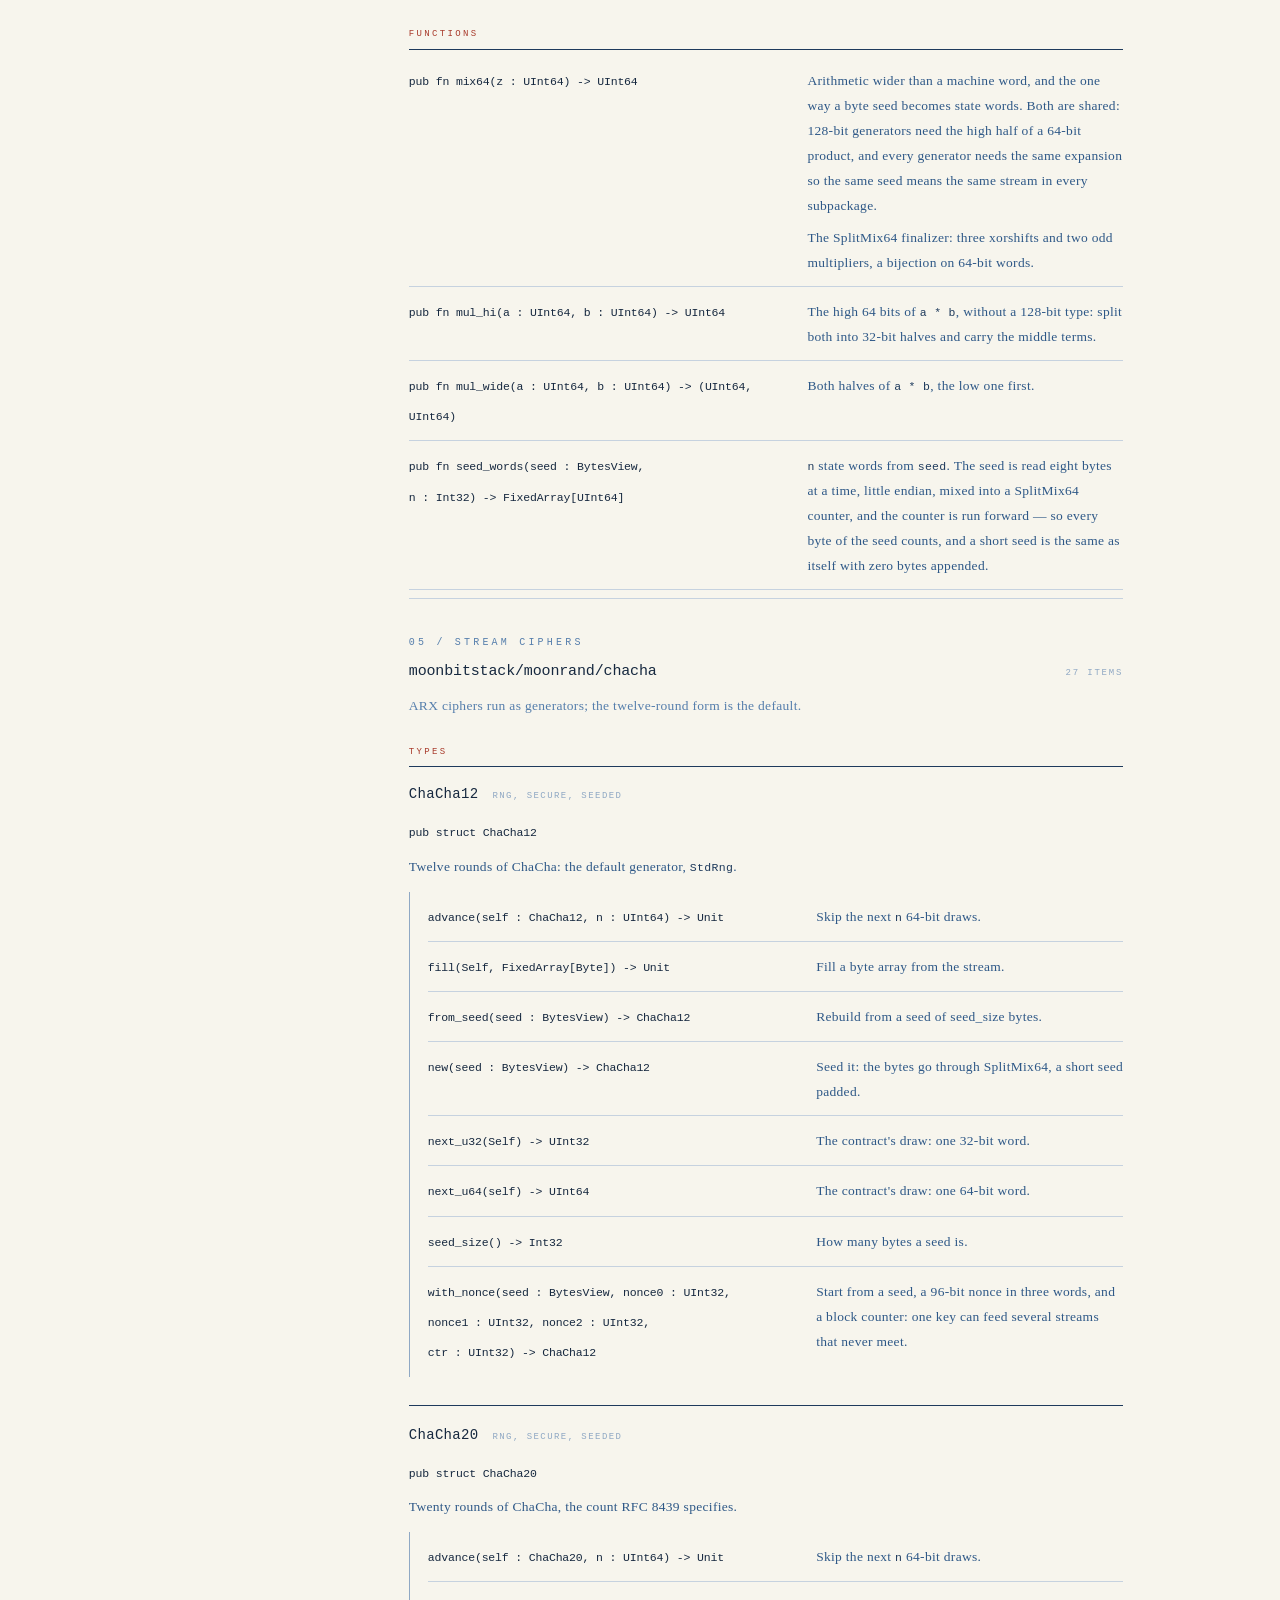
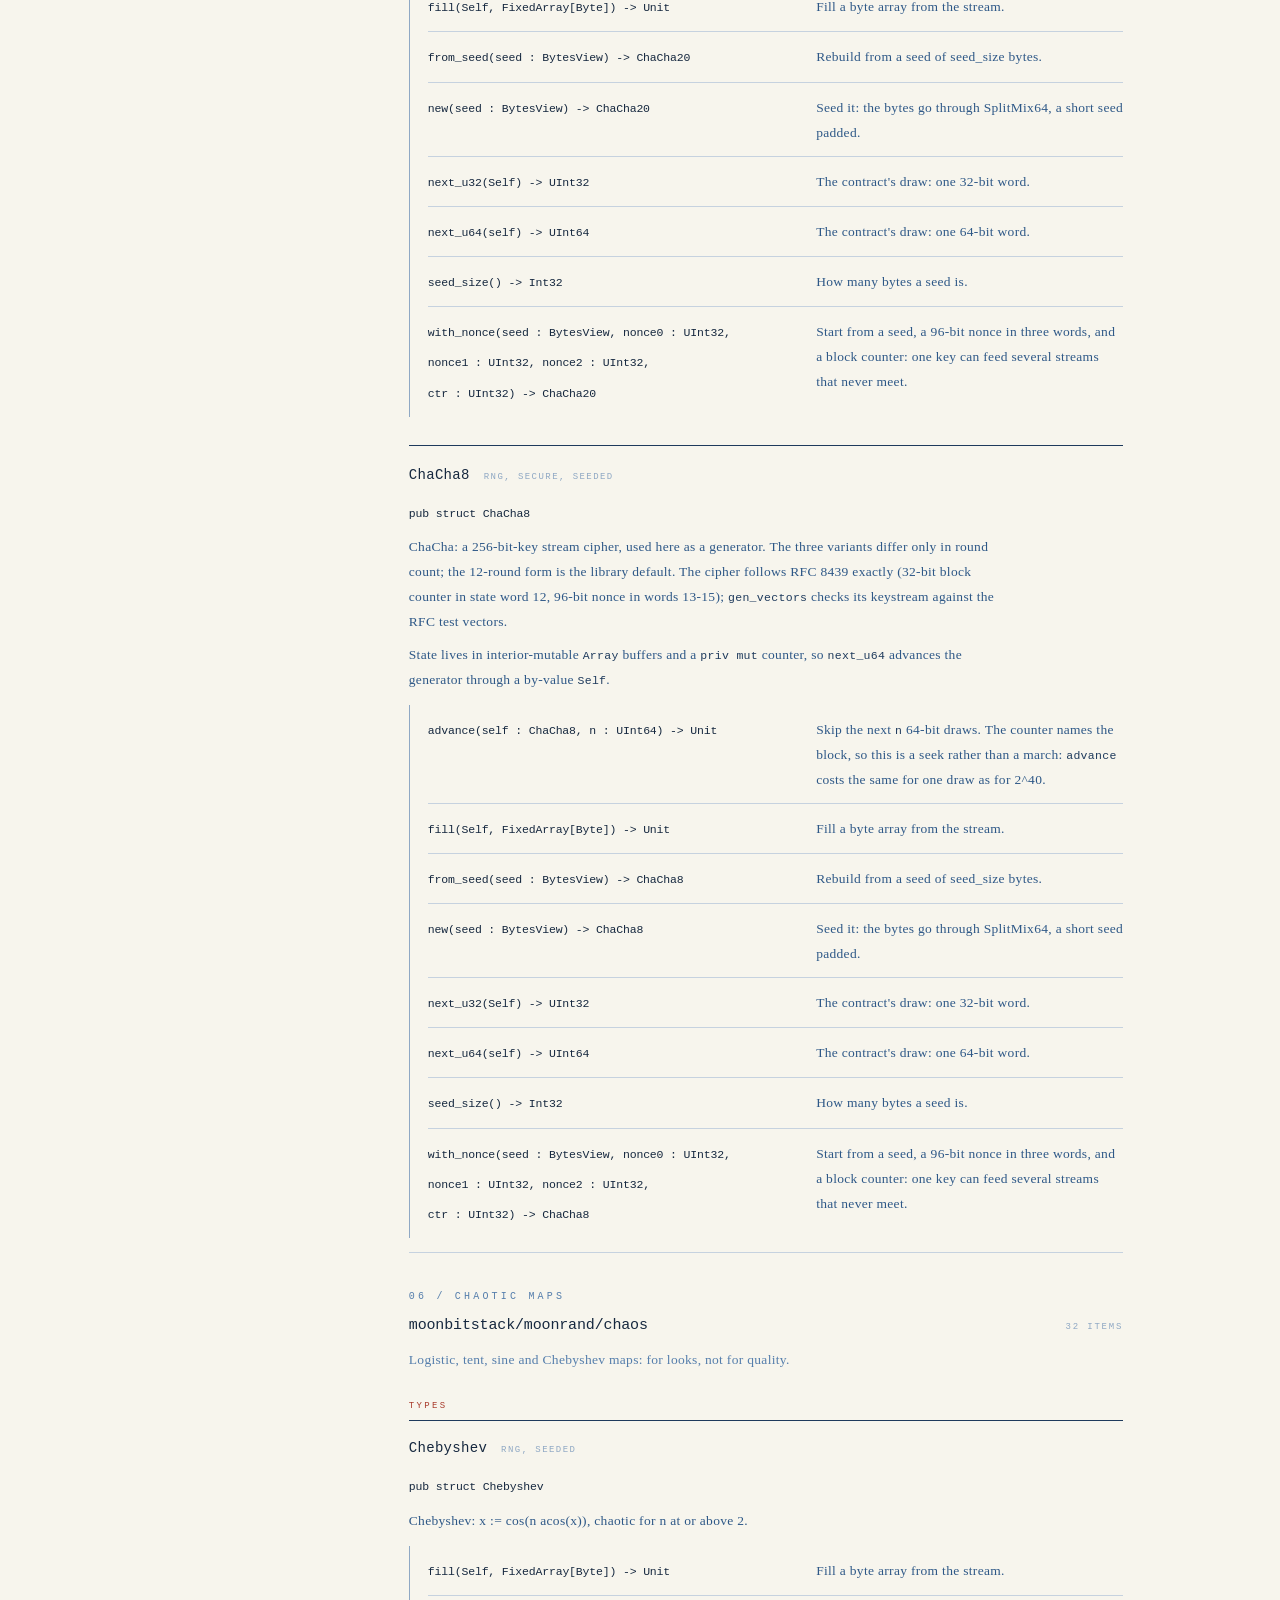
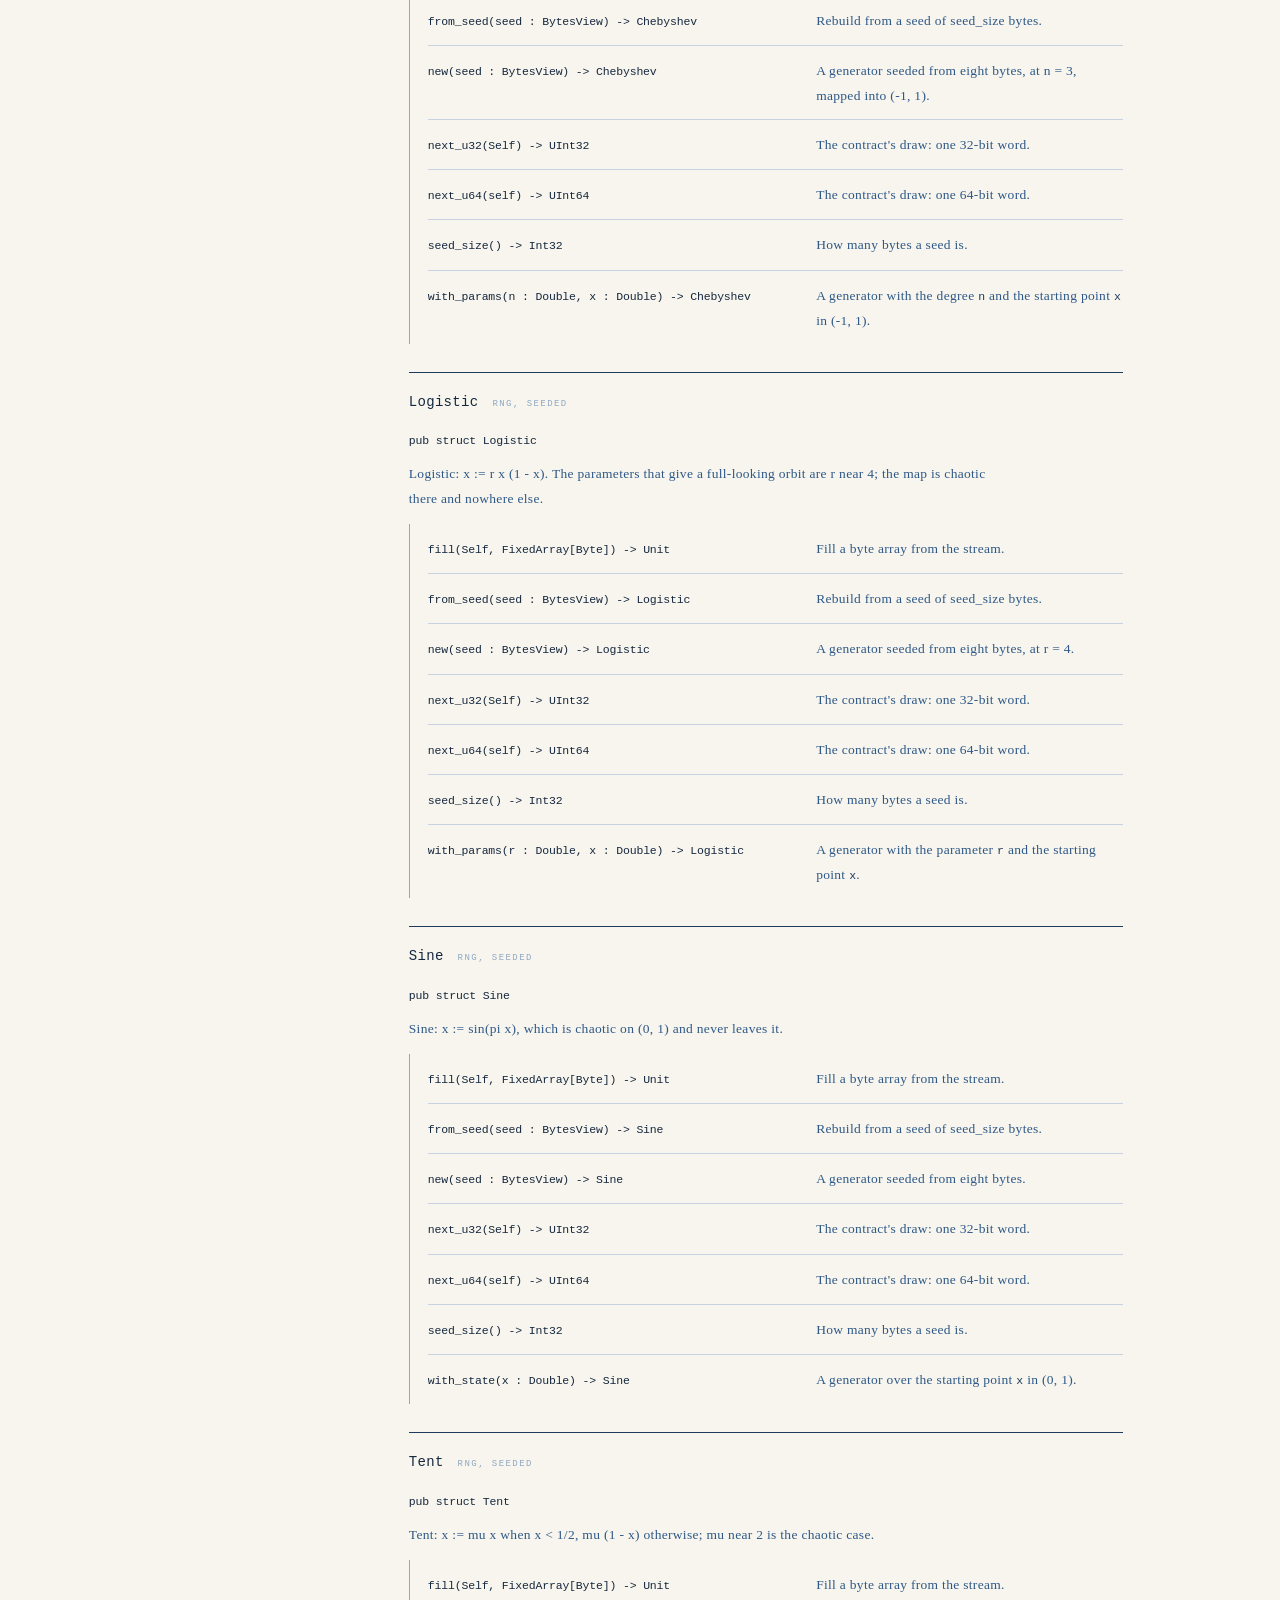
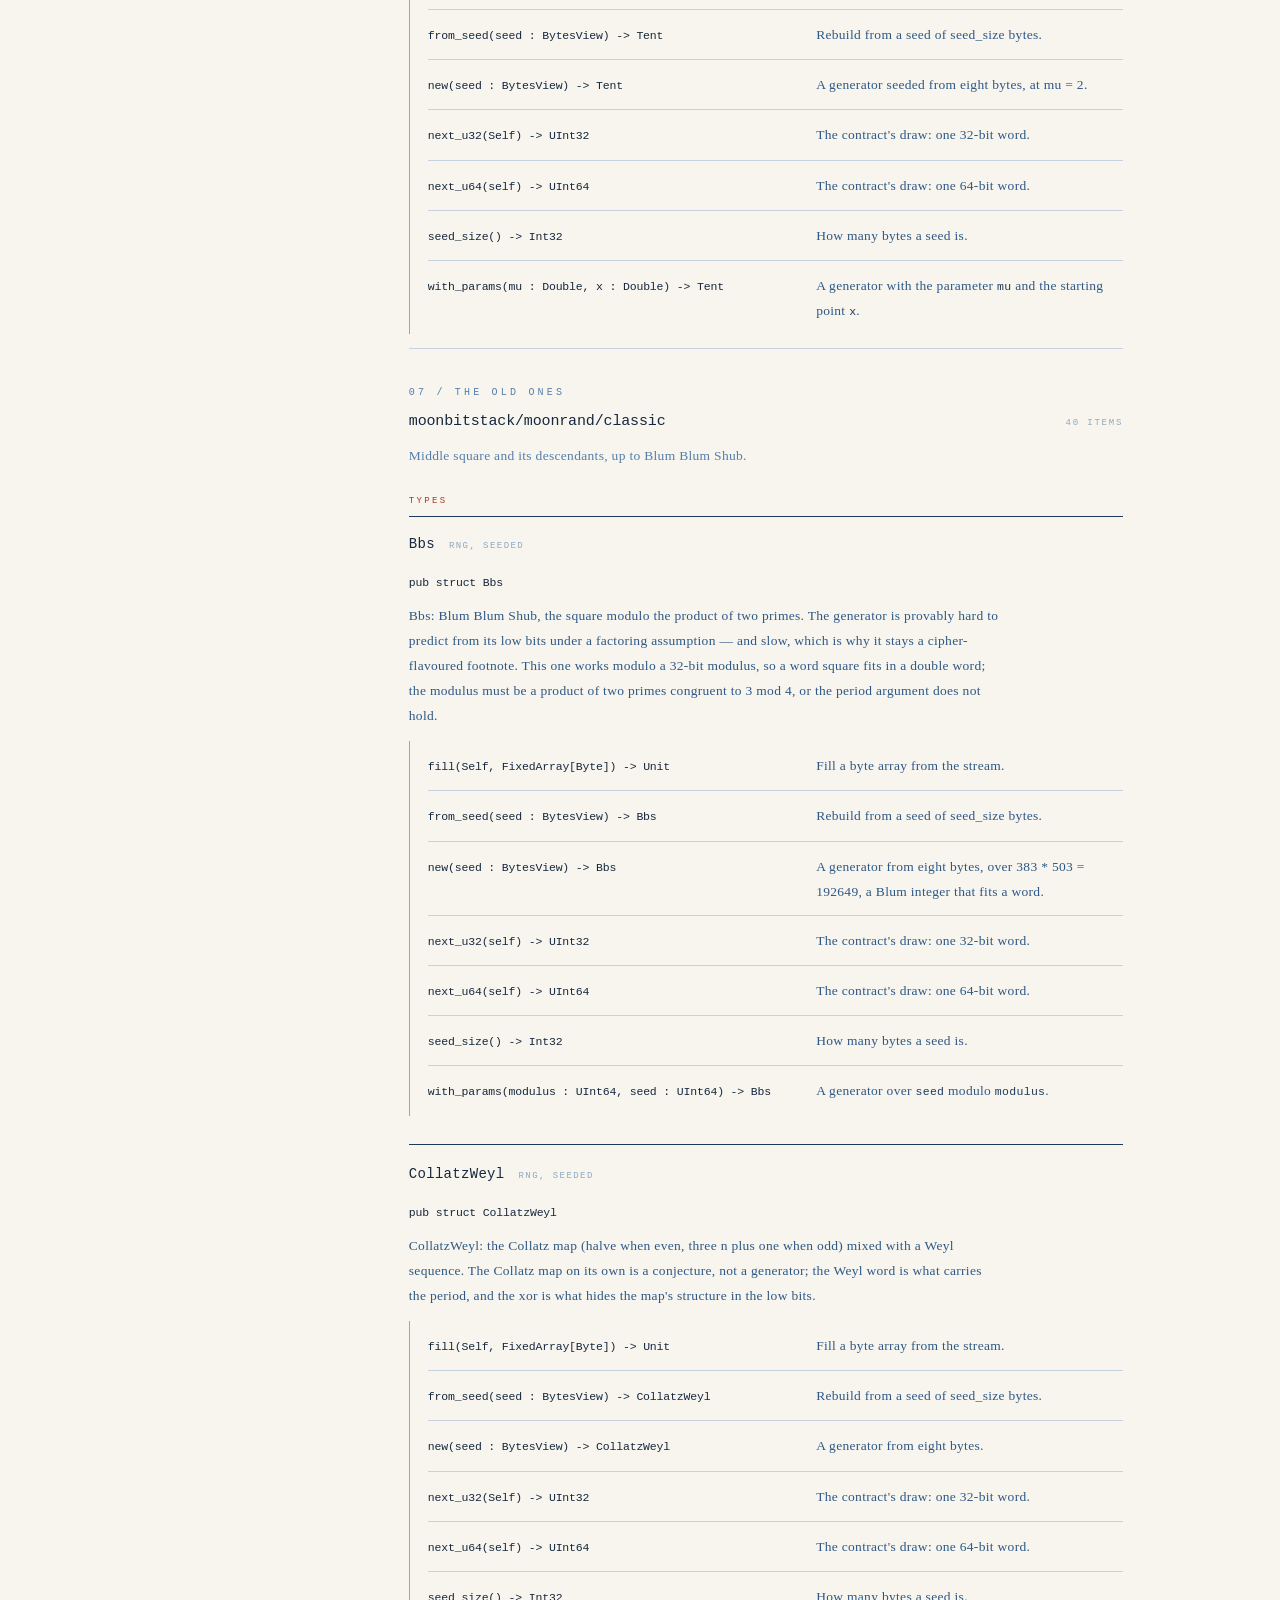
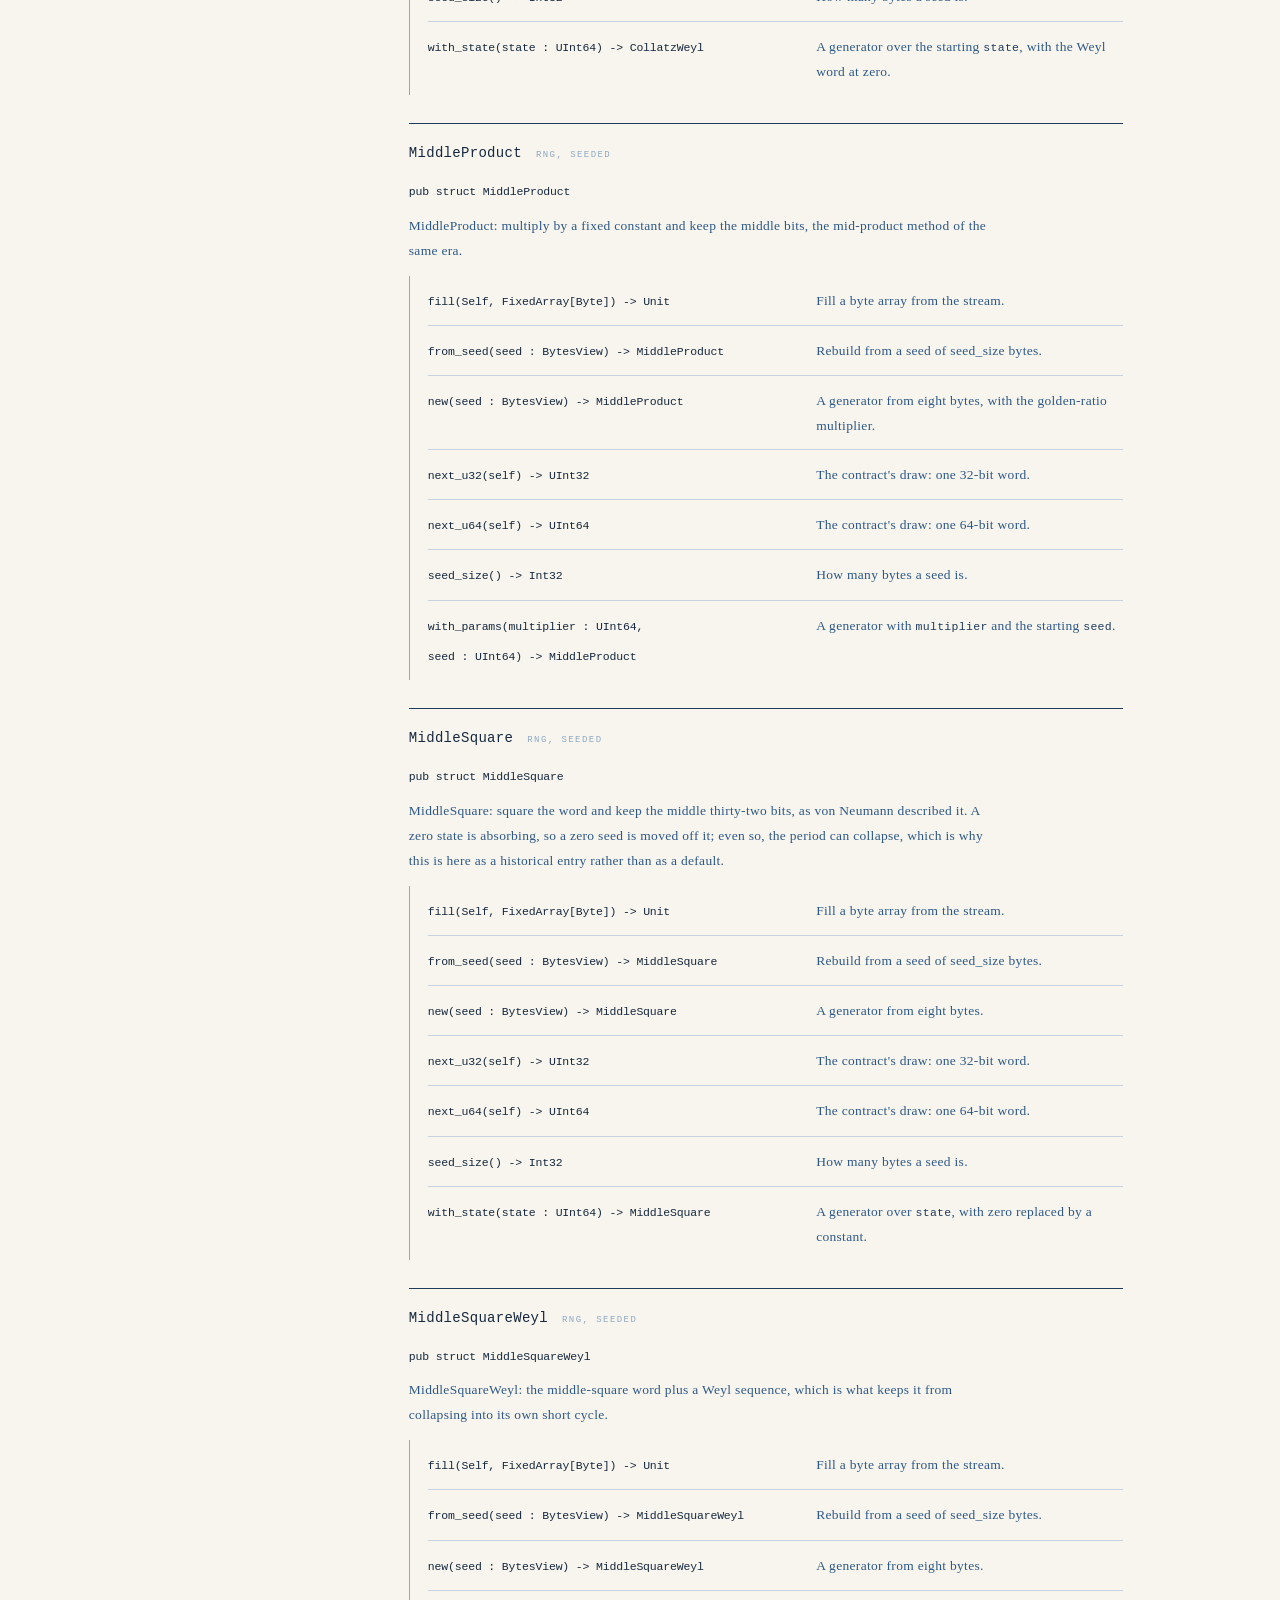
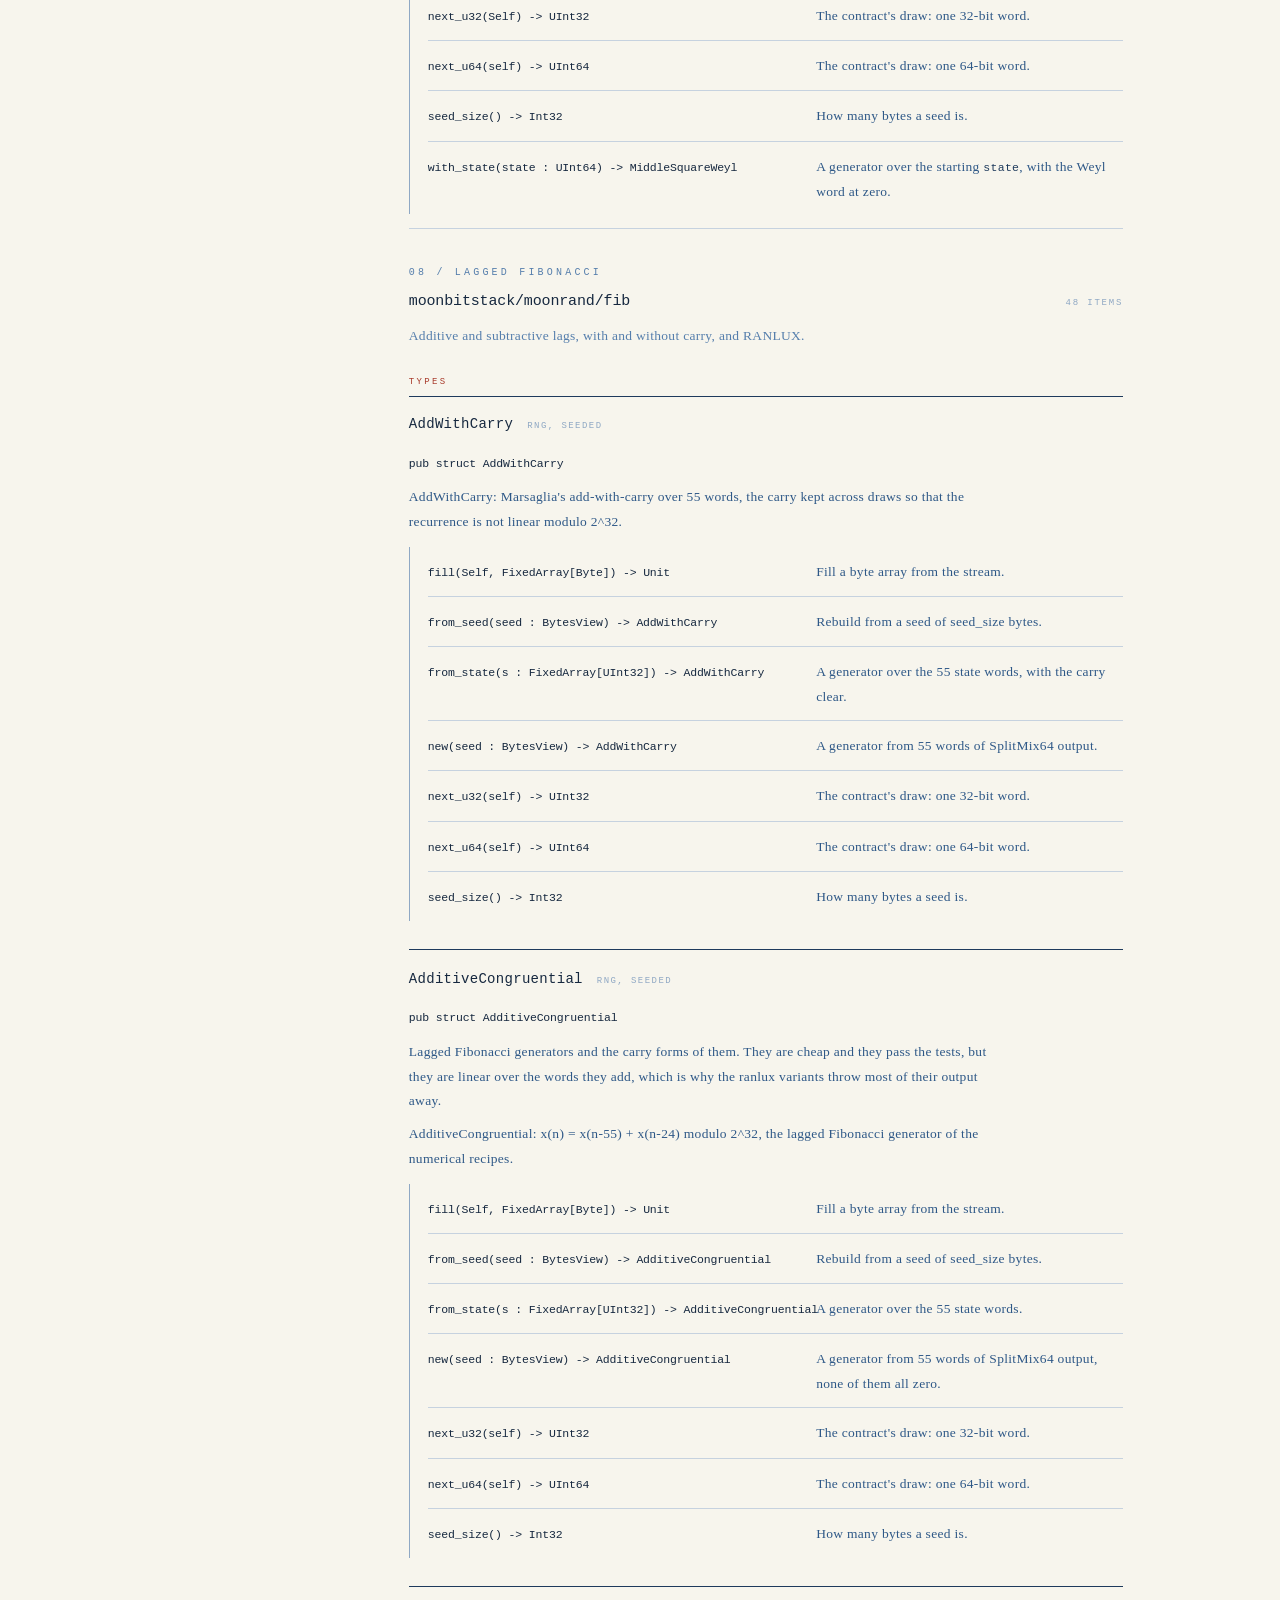
==== commit d2a80aab: "chore(moonrand): moonrand 0.2.1, with its dependencies at their latest. Signed-off-by: Leo Cheng (he" ====
--- a/docs/api.html
+++ b/docs/api.html
@@ -12,7 +12,7 @@
 <div class="sheet">
 
   <header class="bar">
-    <div><b>moonrand</b> <span class="bar__v"><span id="rev-value">0.2.0</span> · Apache-2.0</span></div>
+    <div><b>moonrand</b> <span class="bar__v"><span id="rev-value">0.2.1</span> · Apache-2.0</span></div>
     <div class="r">
       <a href="https://moonbitstack.github.io/moonseed/">moonseed · entropy</a>
       <a href="index.html">overview</a>
